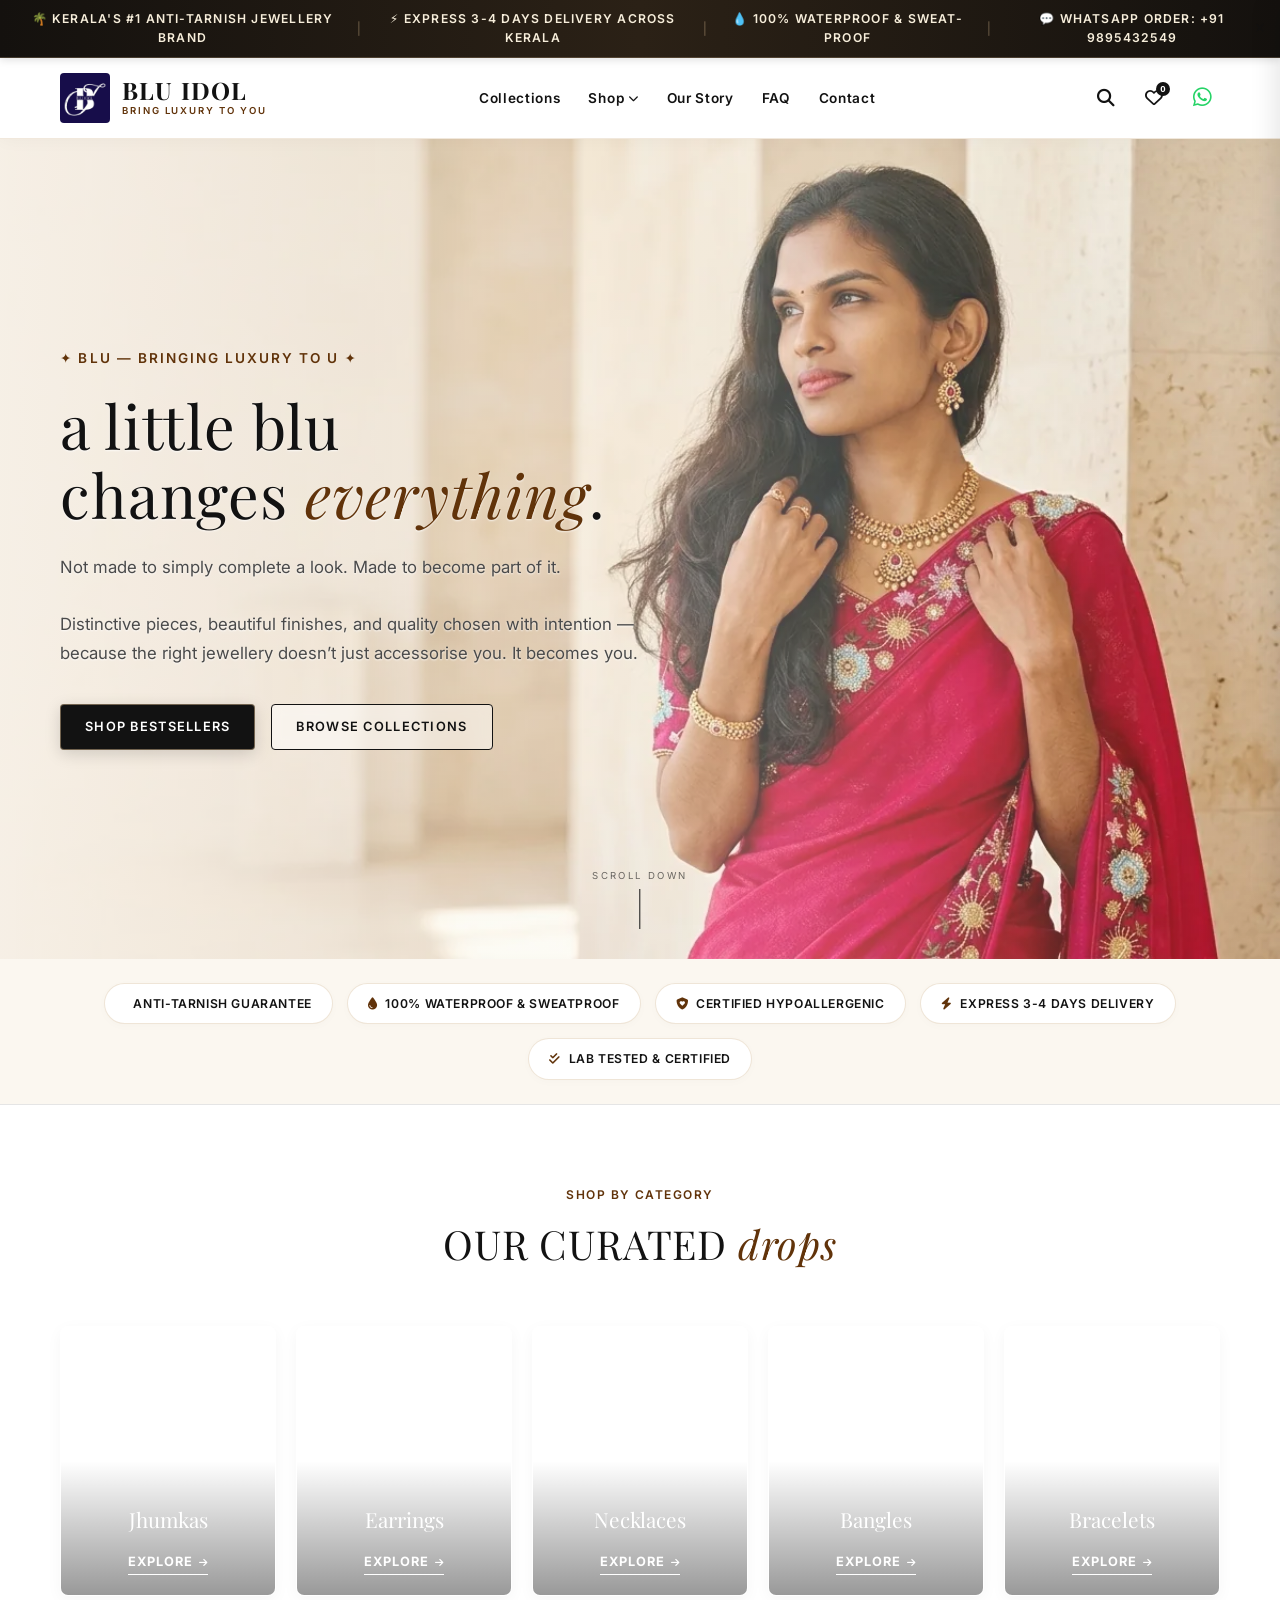
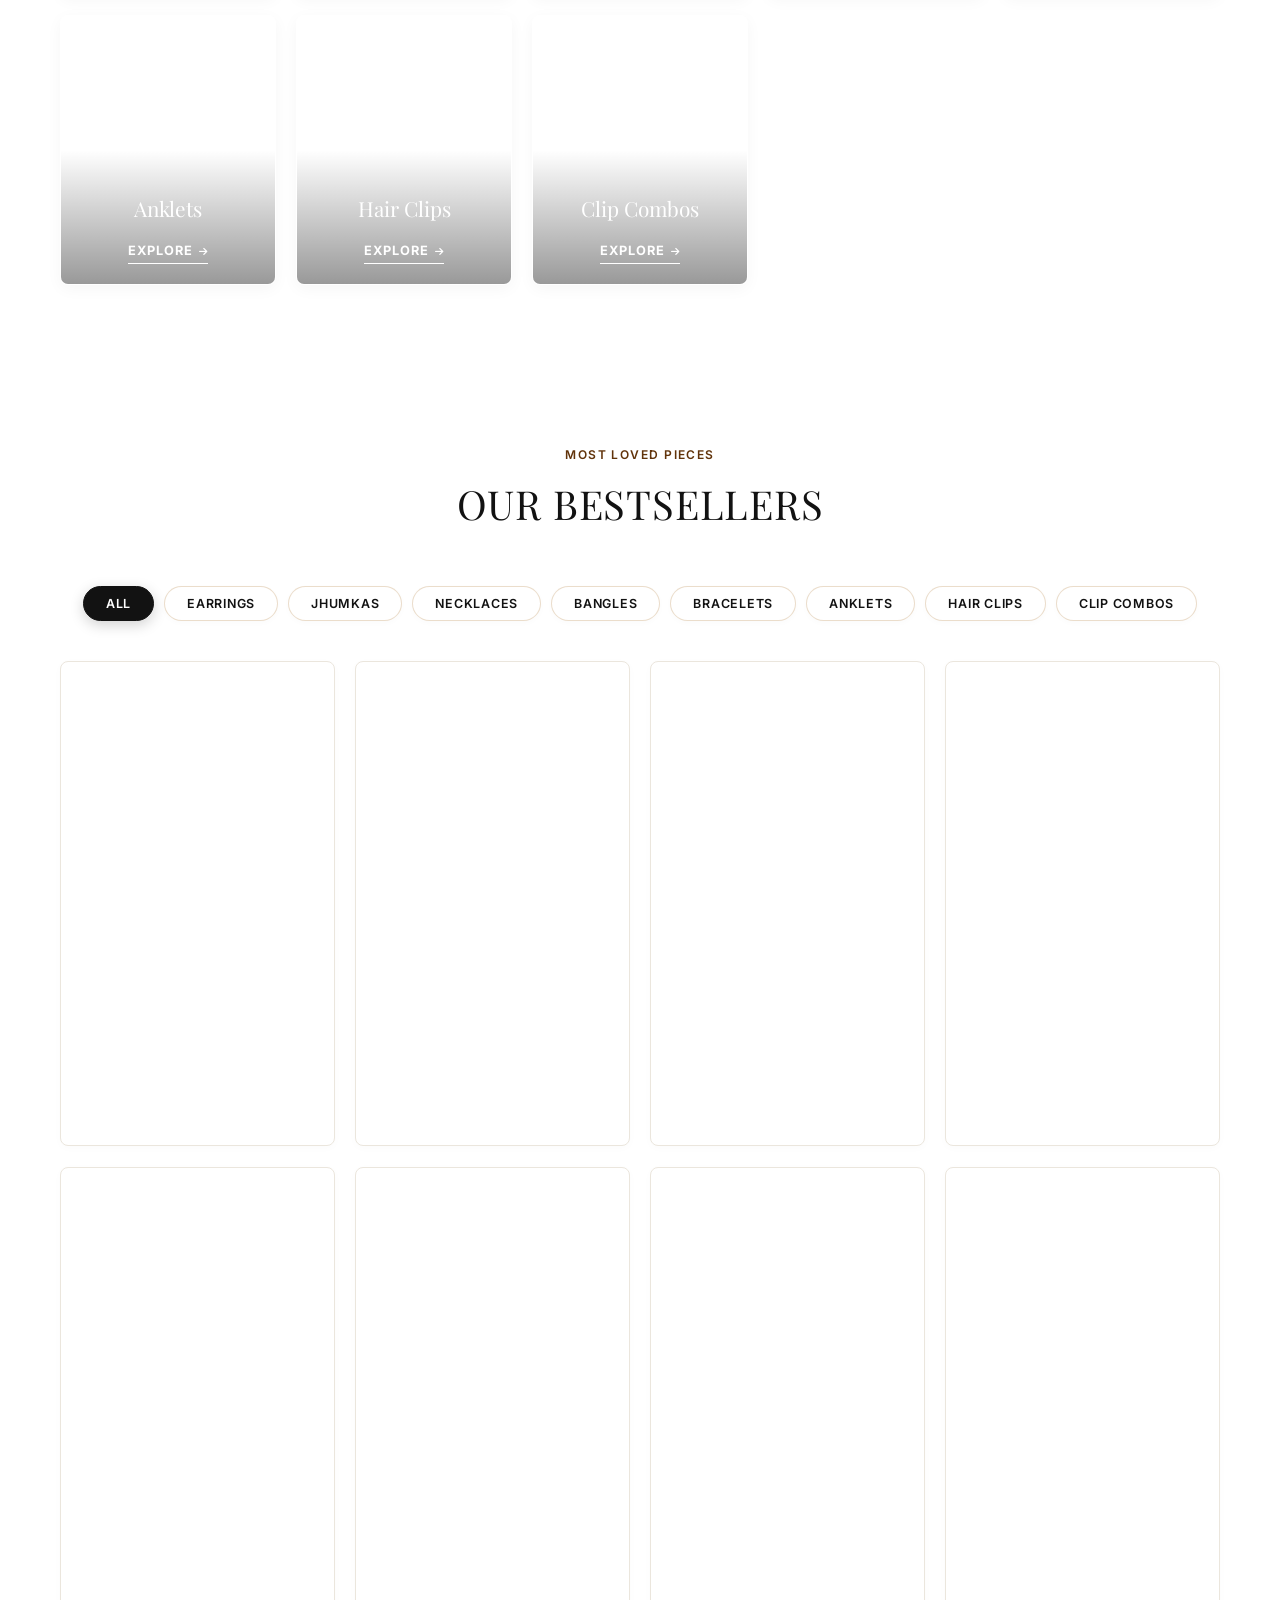
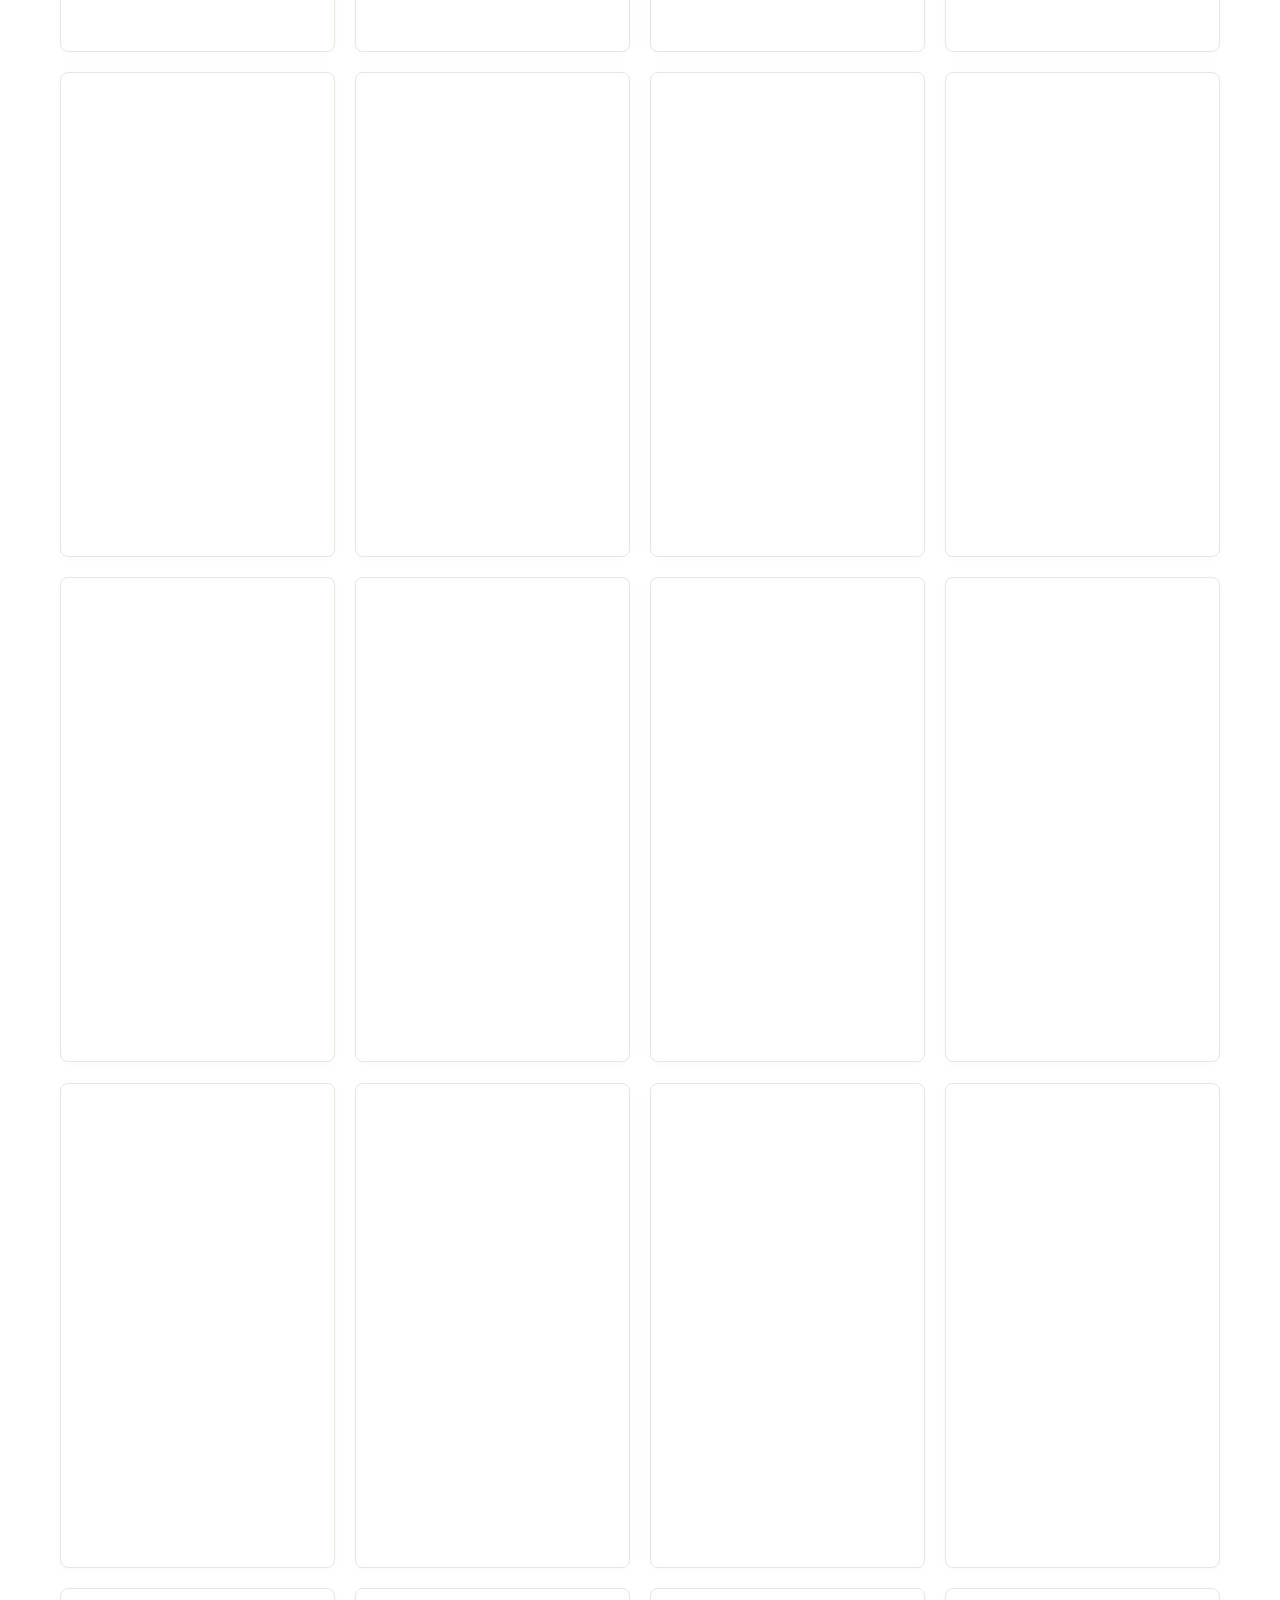
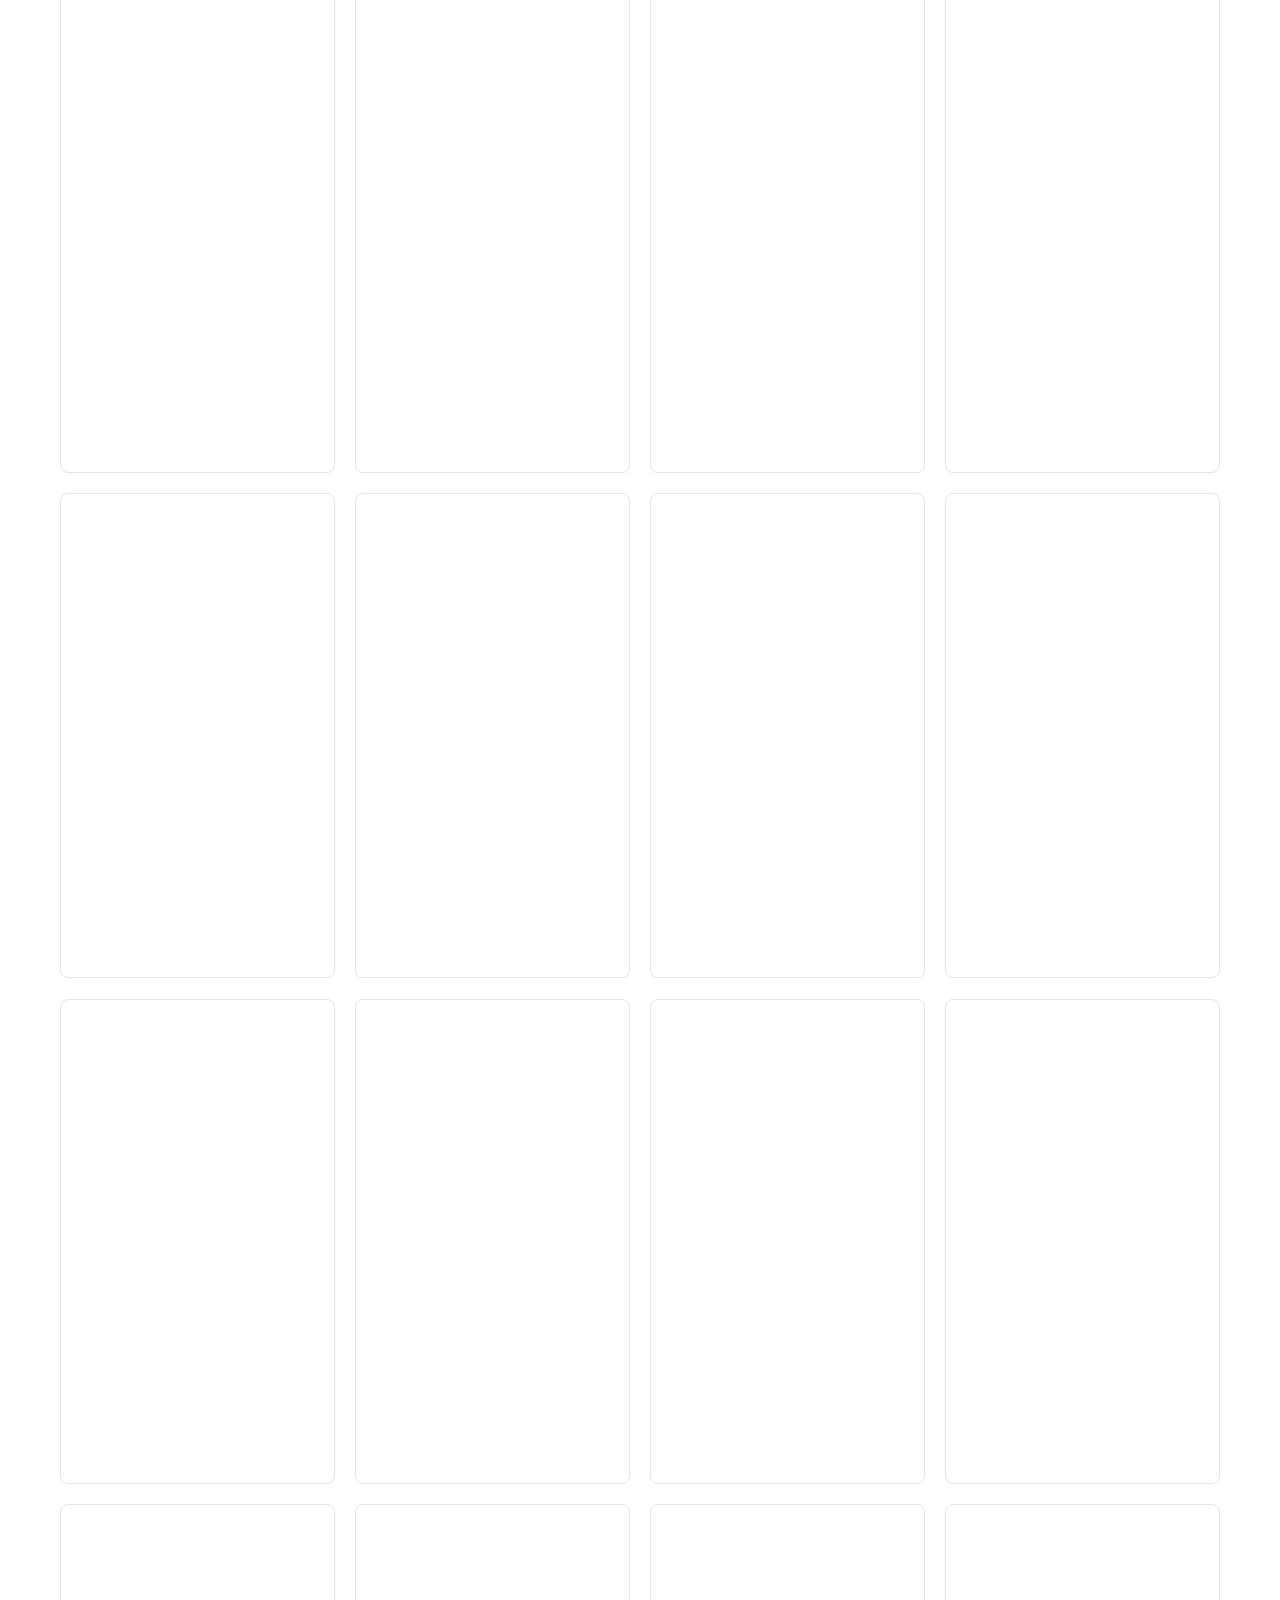
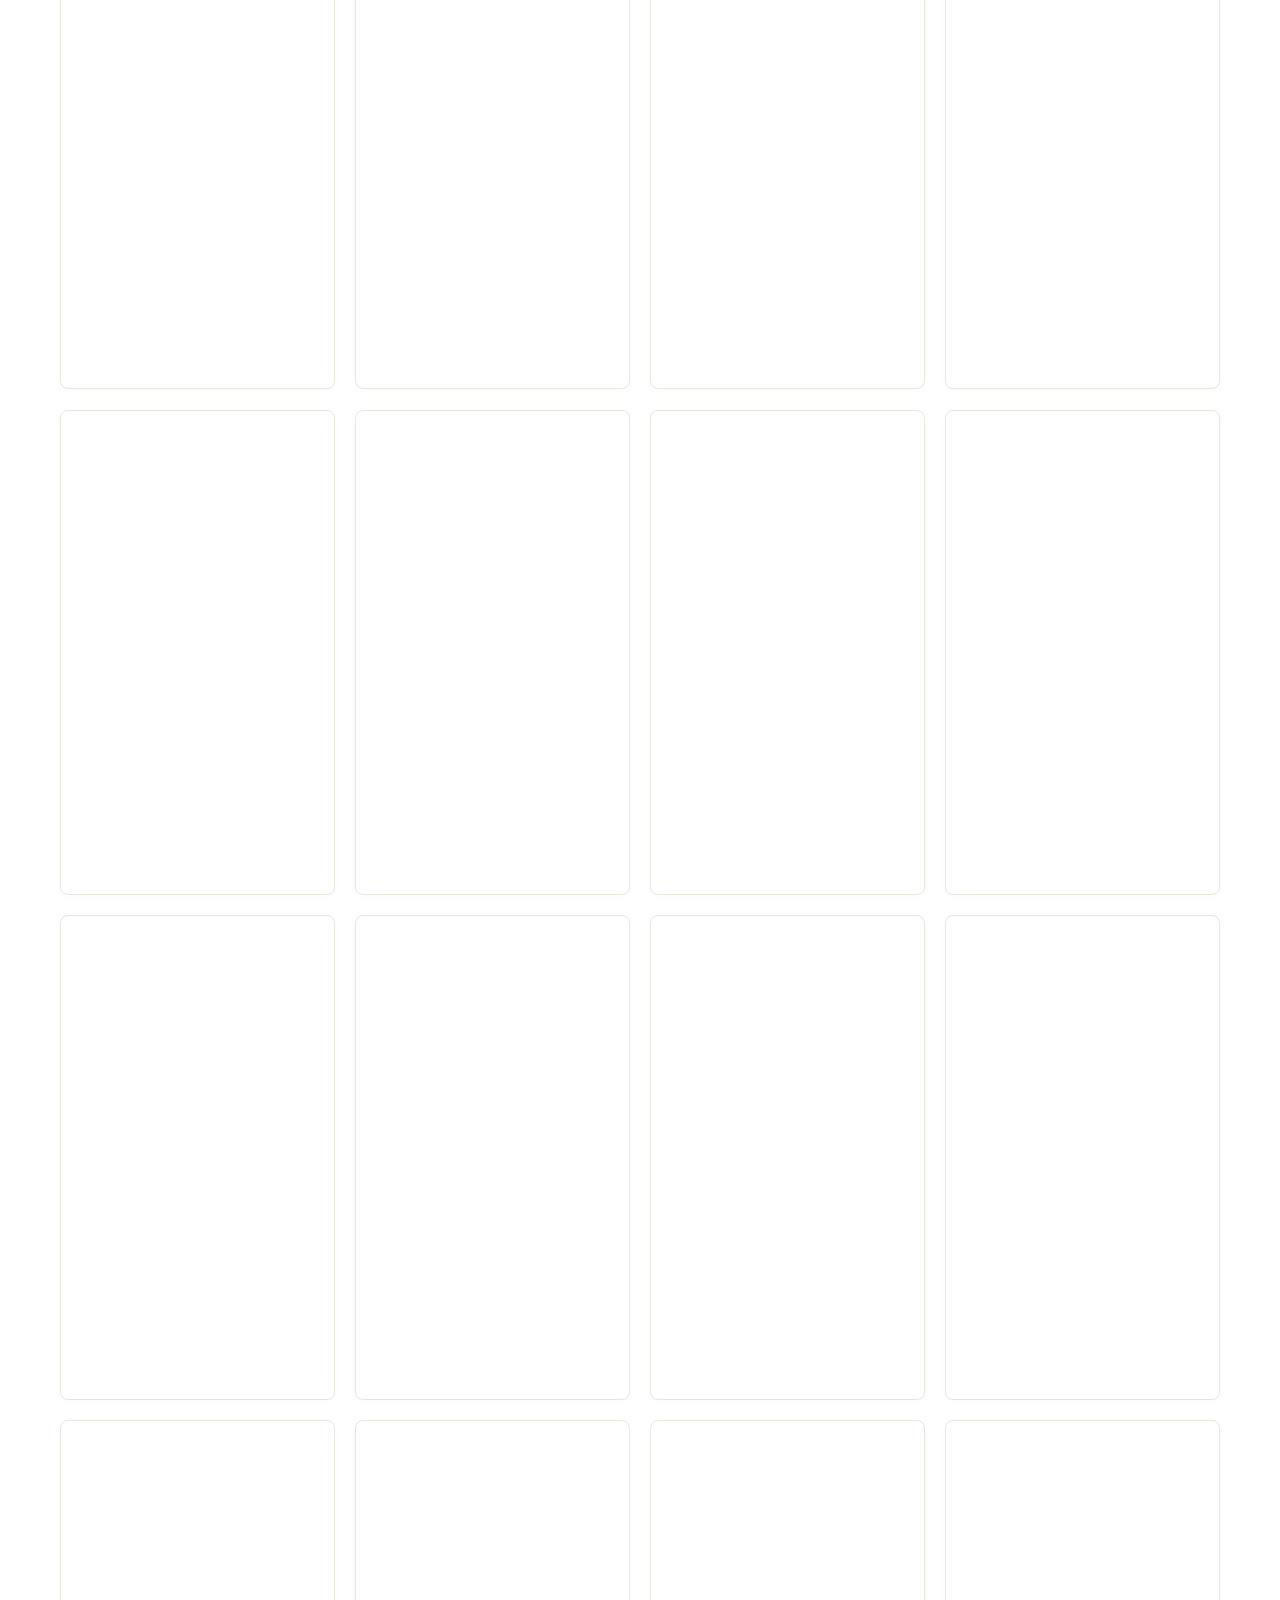
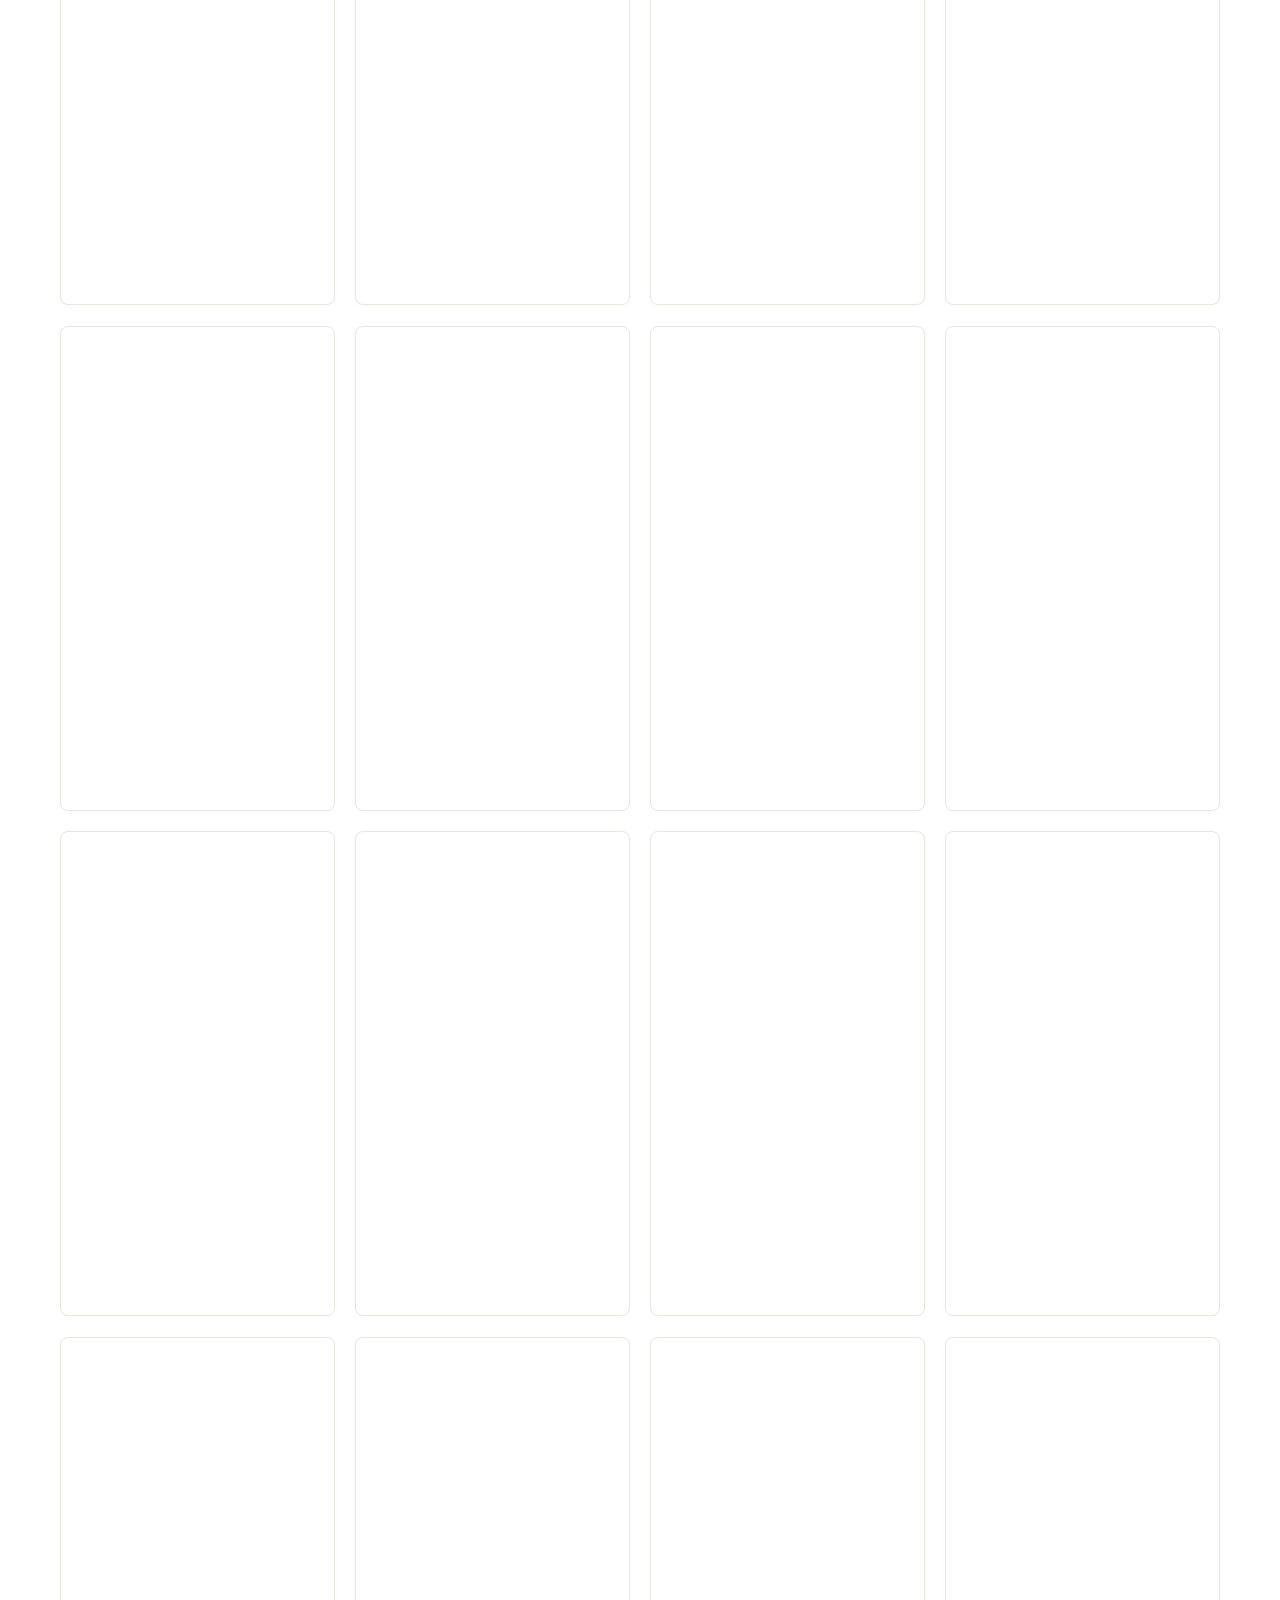
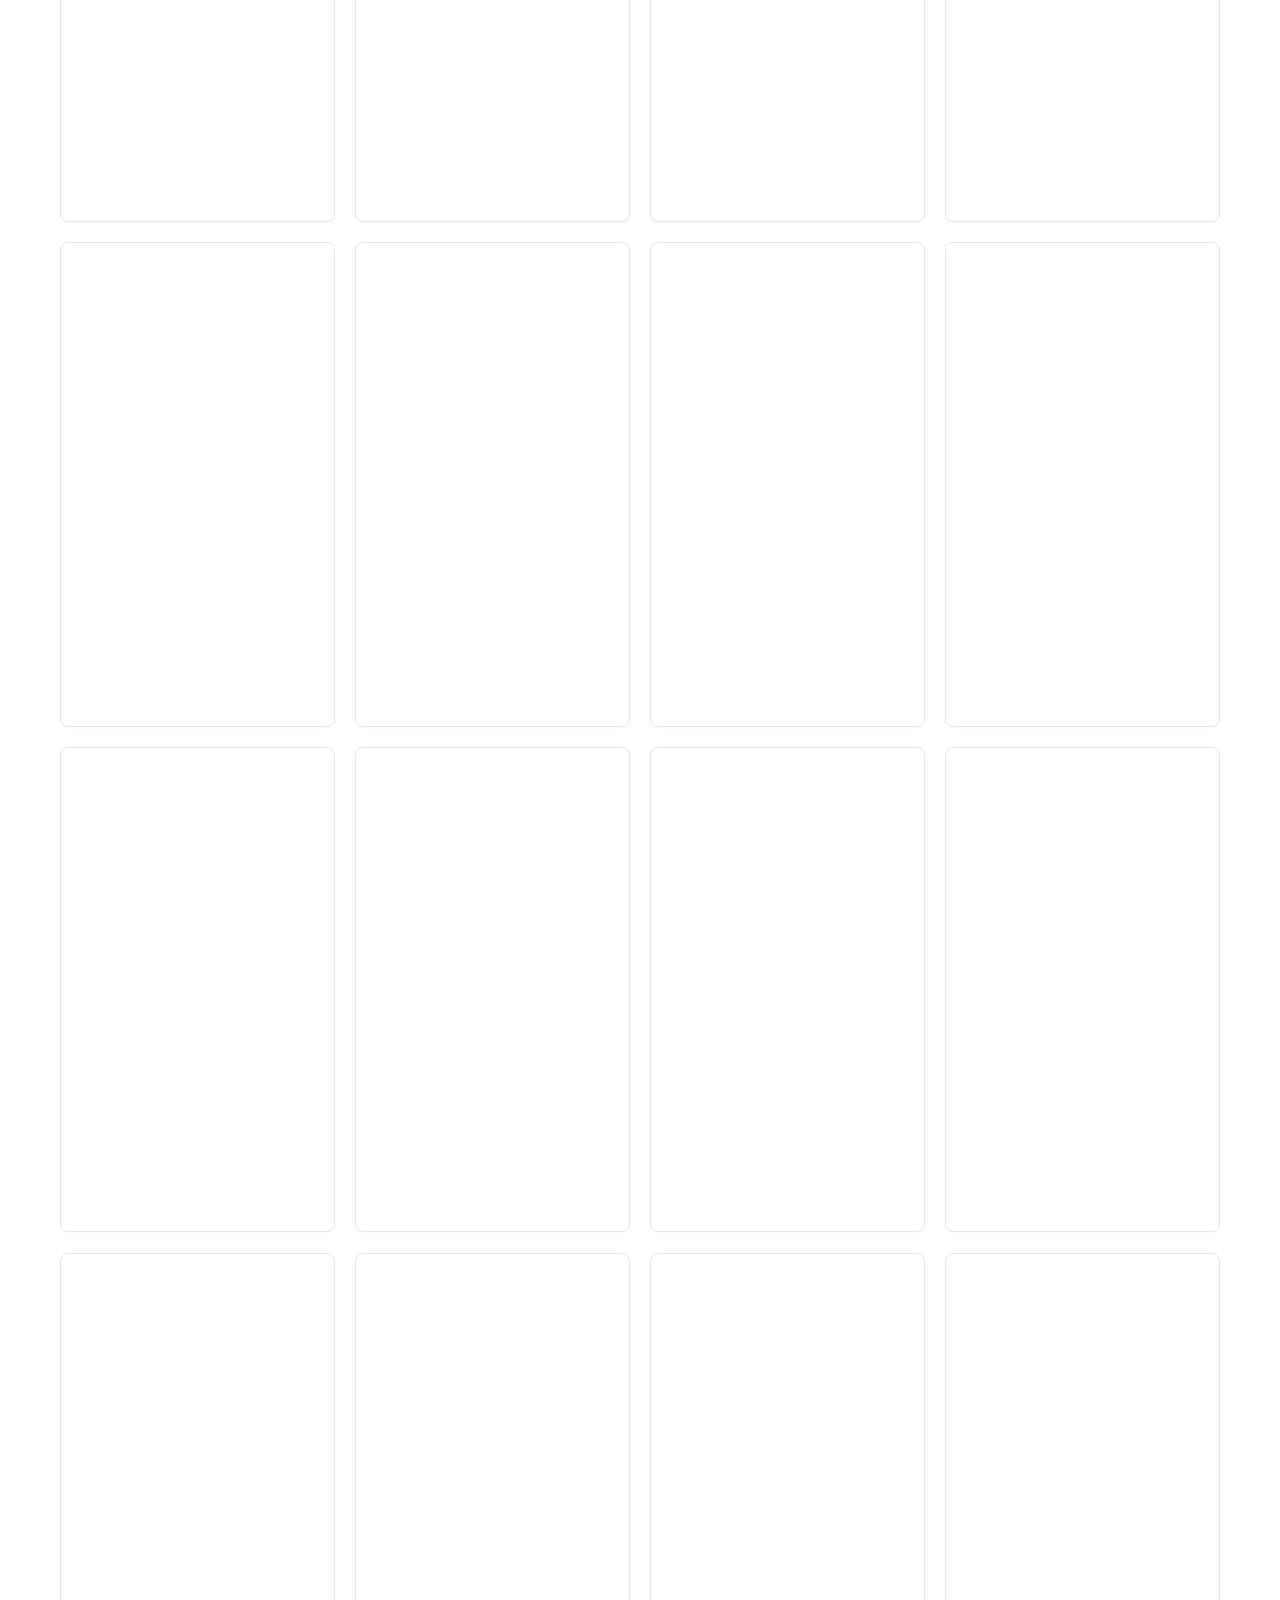
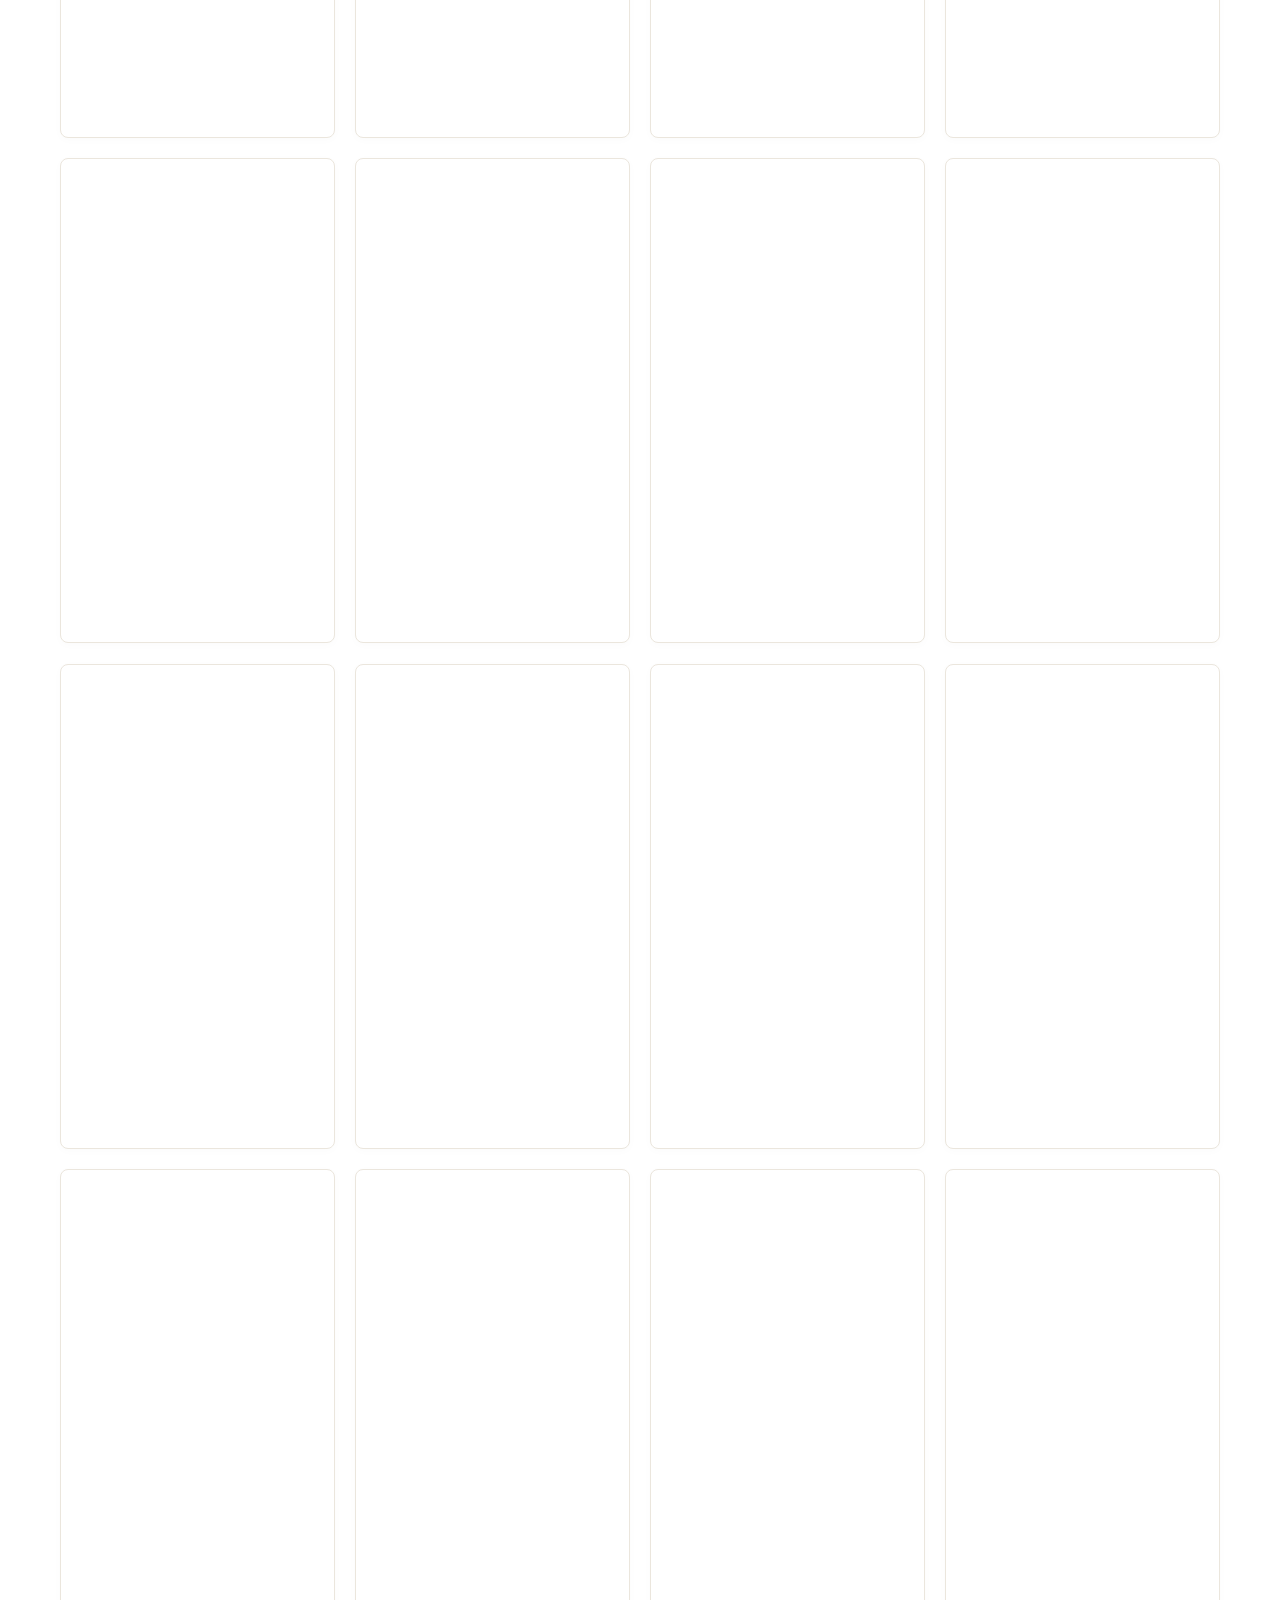
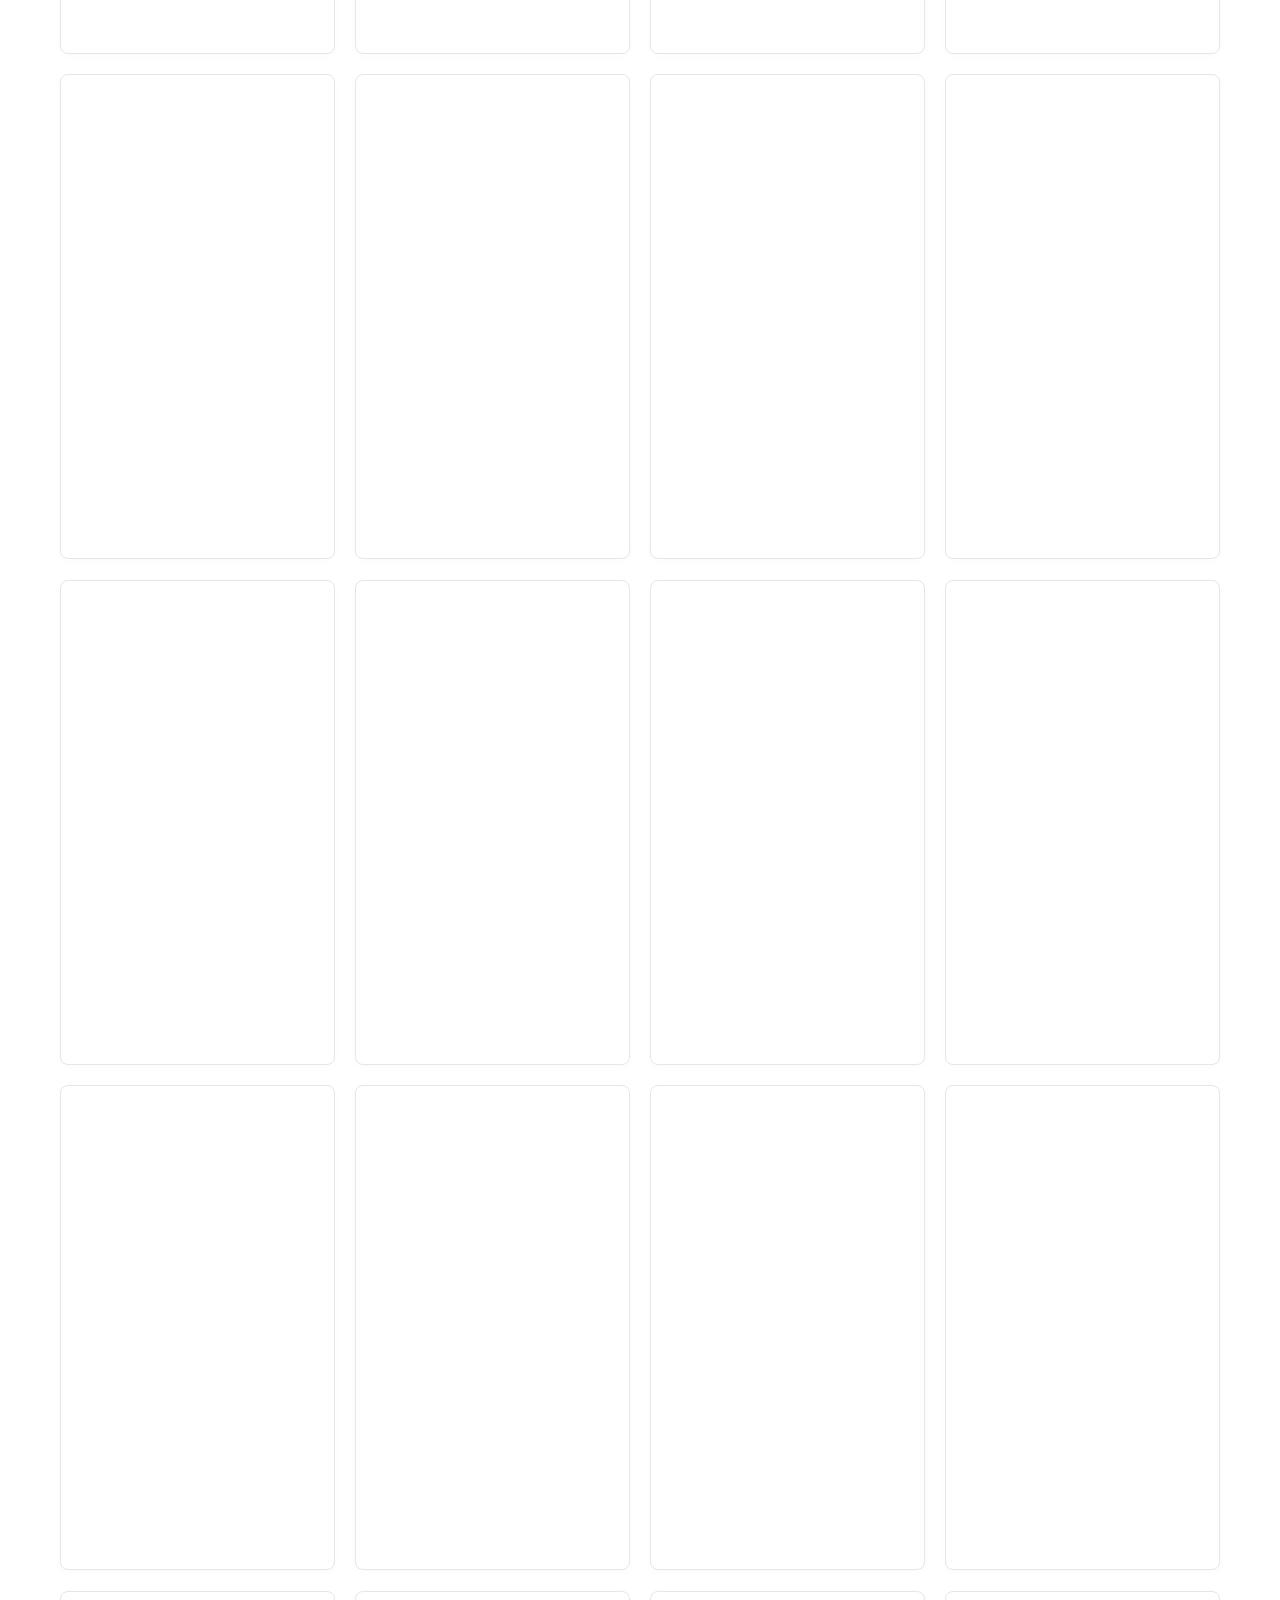
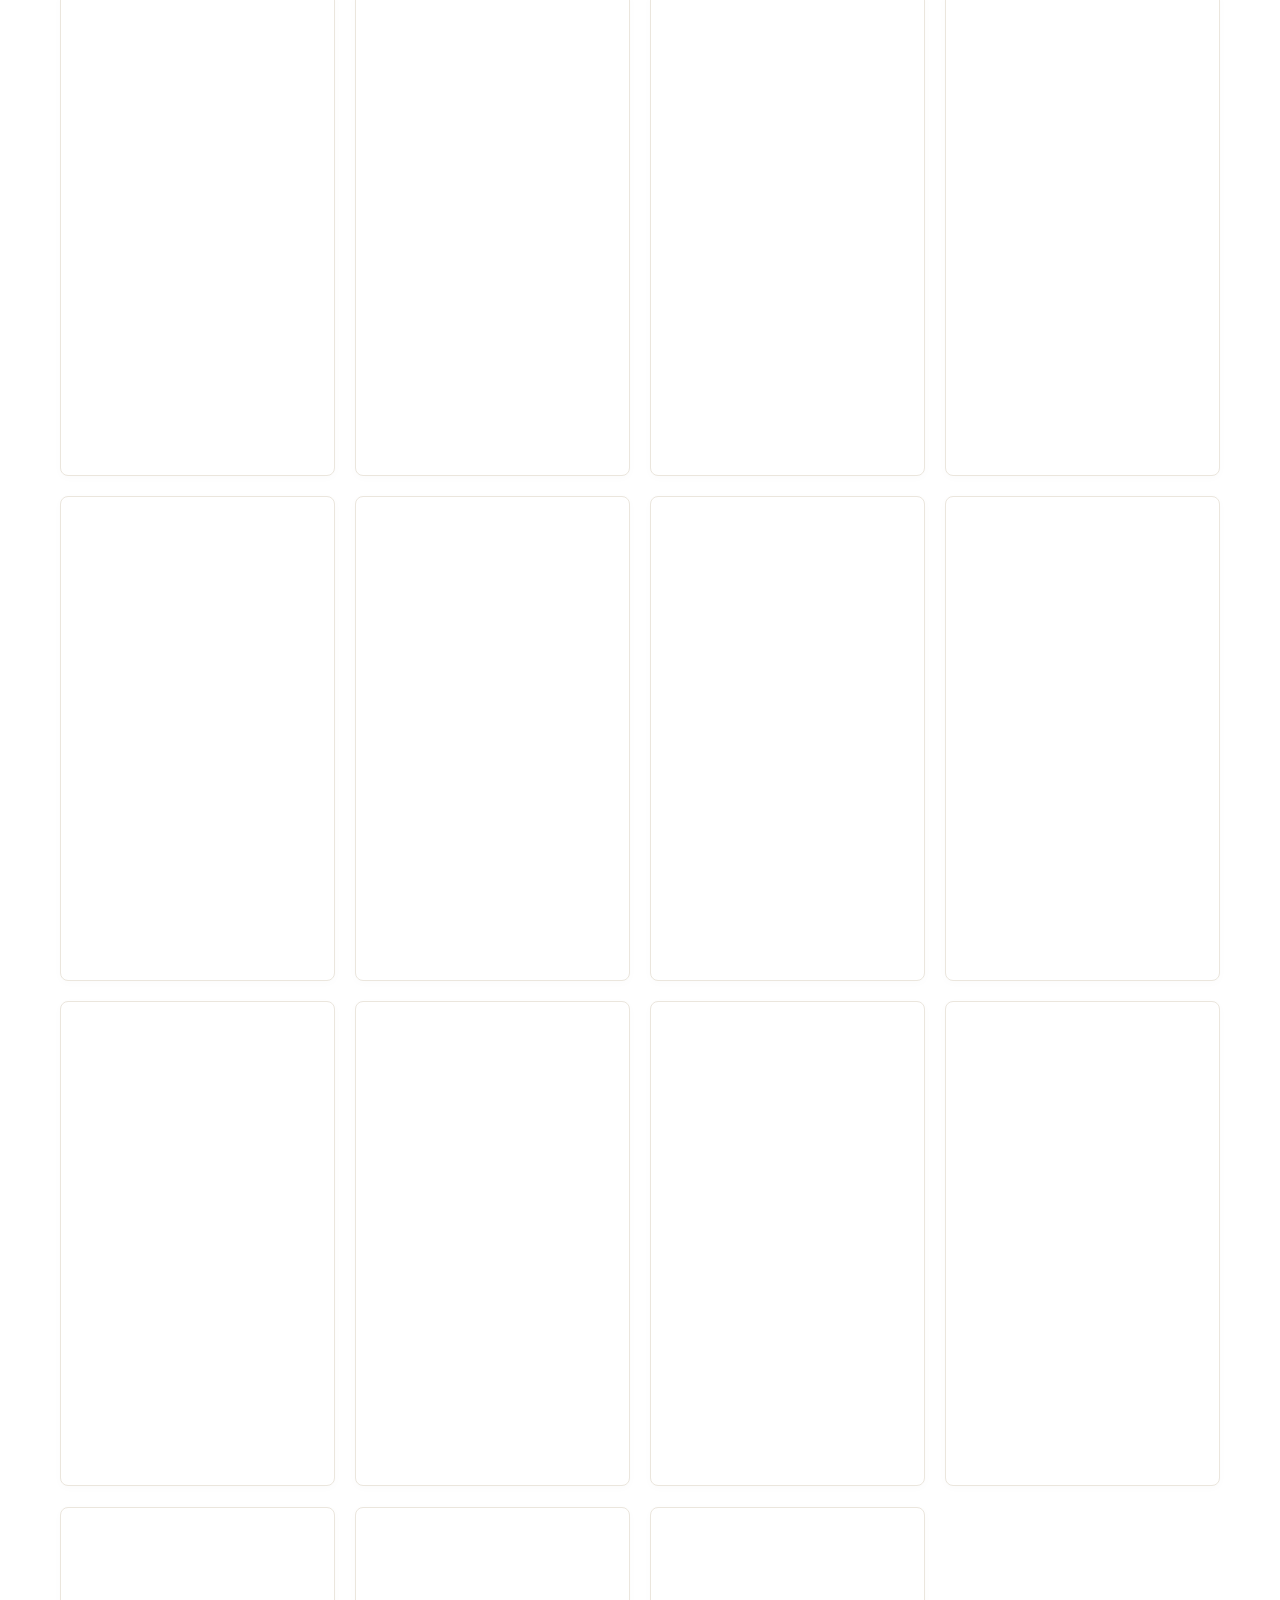
==== blu idol/index.html @ 57531e35 "feat(delivery): update all announcement bar, meta, and policy delivery timelines to 3-4 days" ====
<!DOCTYPE html>
<html lang="en">
<head>
  <!-- Google Tag Manager -->
  <script>(function(w,d,s,l,i){w[l]=w[l]||[];w[l].push({'gtm.start':
  new Date().getTime(),event:'gtm.js'});var f=d.getElementsByTagName(s)[0],
  j=d.createElement(s),dl=l!='dataLayer'?'&l='+l:'';j.async=true;j.src=
  'https://www.googletagmanager.com/gtm.js?id='+i+dl;f.parentNode.insertBefore(j,f);
  })(window,document,'script','dataLayer','GTM-MTPPNSLR');</script>
  <!-- End Google Tag Manager -->

  <!-- Google tag (gtag.js) - Google Analytics 4 -->
  <script async src="https://www.googletagmanager.com/gtag/js?id=G-24RZ1JTCJ5"></script>
  <script>
    window.dataLayer = window.dataLayer || [];
    function gtag(){dataLayer.push(arguments);}
    gtag('js', new Date());

    gtag('config', 'G-24RZ1JTCJ5');
  </script>
  <meta charset="UTF-8">
  <meta name="viewport" content="width=device-width, initial-scale=1.0">
  <title>Blu Idol – Anti-Tarnish Jewellery India | 18K Gold Plated Waterproof Demi-Fine Jewellery Kerala</title>
  <meta name="description" content="Shop Blu Idol – Kerala's top-rated anti-tarnish demi-fine jewellery brand in India. 18K gold-plated, 100% waterproof, sweatproof, and hypoallergenic earrings, necklaces, and chokers. Express 3-4 days delivery across Kerala &amp; pan-India. WhatsApp order: +91 9895432549.">
  <meta name="keywords" content="anti tarnish jewellery India, anti tarnish jewellery Kerala, waterproof jewellery India, 18k gold plated jewellery Kerala, demi fine jewellery India, hypoallergenic earrings Kerala, anti tarnish necklaces Kochi, daily wear gold jewellery, Elakkathali choker Kerala, Manga Mala necklace, buy anti tarnish jewellery online, Blu Idol">
  <meta name="author" content="Blu Idol">
  <meta name="robots" content="index, follow, max-image-preview:large, max-snippet:-1, max-video-preview:-1">
  <link rel="canonical" href="https://www.bluidol.in/">
  <meta name="theme-color" content="#fbf7f0">
  <link rel="alternate" type="text/plain" href="https://www.bluidol.in/llms.txt" title="LLM Documentation">

  <!-- Open Graph / Facebook -->
  <meta property="og:type" content="website">
  <meta property="og:site_name" content="Blu Idol">
  <meta property="og:url" content="https://www.bluidol.in/">
  <meta property="og:title" content="Blu Idol – Anti-Tarnish Jewellery India | 18K Gold Plated Demi-Fine Jewellery Kerala">
  <meta property="og:description" content="Kerala's favorite anti-tarnish demi-fine jewellery. 18K gold plated, 100% waterproof, sweatproof, and hypoallergenic daily wear. Express 3-4 days delivery in Kerala &amp; pan-India. WhatsApp: +91 9895432549.">
  <meta property="og:image" content="https://www.bluidol.in/images/hero.png">
  <meta property="og:image:secure_url" content="https://www.bluidol.in/images/hero.png">
  <meta property="og:image:width" content="1376">
  <meta property="og:image:height" content="768">
  <meta property="og:image:alt" content="Blu Idol Demi-Fine Jewellery Collection - 18K Gold Plated Daily Wear">
  <meta property="og:locale" content="en_IN">

  <!-- Twitter / X Cards -->
  <meta name="twitter:card" content="summary_large_image">
  <meta name="twitter:title" content="Blu Idol – Anti-Tarnish Jewellery India | Waterproof Demi-Fine Kerala">
  <meta name="twitter:description" content="Trendy luxury to a new level. 18K gold plated, anti-tarnish, hypoallergenic &amp; waterproof daily wear jewellery. Express delivery across Kerala &amp; India. Order on WhatsApp (+91 9895432549).">
  <meta name="twitter:image" content="https://www.bluidol.in/images/hero.png">

  <!-- Favicon -->
  <link rel="icon" type="image/jpeg" href="images/logo.jpg">
  <link rel="apple-touch-icon" href="images/logo.jpg">

  <!-- JSON-LD Structured Data for Google, Bing & AI Answer Engines -->
                      <script type="application/ld+json">
{
  "@context": "https://schema.org",
  "@graph": [
    {
      "@type": [
        "JewelryStore",
        "Brand",
        "Organization"
      ],
      "@id": "https://www.bluidol.in/#organization",
      "name": "Blu Idol",
      "alternateName": [
        "BluIdol",
        "BLU IDOL Jewellery",
        "BLU"
      ],
      "url": "https://www.bluidol.in/",
      "logo": "https://www.bluidol.in/images/logo.jpg",
      "image": "https://www.bluidol.in/images/hero.png",
      "description": "Blu Idol (Bring Luxury to You) is India and Kerala's premier demi-fine jewellery brand offering 18K gold-plated, waterproof, anti-tarnish, and hypoallergenic daily wear pieces engineered for tropical humidity and sensitive skin.",
      "slogan": "Bring Luxury To You",
      "telephone": "+919895432549",
      "email": "support@bluidol.in",
      "priceRange": "₹15 - ₹599",
      "currenciesAccepted": "INR",
      "paymentAccepted": "UPI, Credit Card, Debit Card, Net Banking",
      "areaServed": [
        {
          "@type": "State",
          "name": "Kerala",
          "containsPlace": [
            {
              "@type": "City",
              "name": "Kochi"
            },
            {
              "@type": "City",
              "name": "Thiruvananthapuram"
            },
            {
              "@type": "City",
              "name": "Kozhikode"
            },
            {
              "@type": "City",
              "name": "Thrissur"
            },
            {
              "@type": "City",
              "name": "Kollam"
            },
            {
              "@type": "City",
              "name": "Kannur"
            },
            {
              "@type": "City",
              "name": "Kottayam"
            },
            {
              "@type": "City",
              "name": "Palakkad"
            },
            {
              "@type": "City",
              "name": "Alappuzha"
            },
            {
              "@type": "City",
              "name": "Malappuram"
            }
          ]
        },
        {
          "@type": "Country",
          "name": "India"
        }
      ],
      "sameAs": [
        "https://www.instagram.com/blu_idol/"
      ],
      "contactPoint": [
        {
          "@type": "ContactPoint",
          "telephone": "+919895432549",
          "contactType": "customer service",
          "contactOption": "WhatsApp",
          "availableLanguage": [
            "English",
            "Hindi",
            "Malayalam"
          ],
          "areaServed": "IN"
        }
      ],
      "address": {
        "@type": "PostalAddress",
        "addressRegion": "Kerala",
        "addressCountry": "IN"
      },
      "knowsAbout": [
        "Anti-Tarnish Jewellery",
        "Waterproof Demi-Fine Jewellery",
        "18K Gold Plated Jewellery",
        "Hypoallergenic Daily Wear Jewellery",
        "Kerala Traditional Temple Jewellery",
        "Elakkathali Chokers",
        "Manga Mala Necklaces",
        "Jhumkas and Earrings",
        "316L Surgical Stainless Steel Jewellery",
        {
          "@type": "Product",
          "position": 95,
          "name": "Hawaiian Flower Claw Clips (Combo of 3)",
          "image": "https://www.bluidol.in/images/hawaiian-flower-claw-clips-combo.webp",
          "description": "Vibrant Hawaiian plumeria flower hair claw clip combo of 3. Features premium glossy acrylic petals with stunning gradient ombré tones, strong non-slip interlocking spring teeth, and comfortable all-day grip for all hair types.",
          "sku": "BI-CC-099",
          "brand": {
            "@type": "Brand",
            "name": "Blu Idol"
          },
          "offers": {
            "@type": "Offer",
            "url": "https://www.bluidol.in/#shop",
            "priceCurrency": "INR",
            "price": "59",
            "priceValidUntil": "2027-12-31",
            "availability": "https://schema.org/InStock",
            "itemCondition": "https://schema.org/NewCondition",
            "seller": {
              "@id": "https://www.bluidol.in/#organization"
            }
          },
          "aggregateRating": {
            "@type": "AggregateRating",
            "ratingValue": "5.0",
            "bestRating": "5",
            "ratingCount": "36"
          }
        }
      ]
    },
    {
      "@type": "WebSite",
      "@id": "https://www.bluidol.in/#website",
      "url": "https://www.bluidol.in/",
      "name": "Blu Idol",
      "description": "18K Gold Plated Demi-Fine Jewellery | Anti-Tarnish, Waterproof & Hypoallergenic",
      "publisher": {
        "@id": "https://www.bluidol.in/#organization"
      },
      "inLanguage": "en-IN"
    },
    {
      "@type": "ItemList",
      "@id": "https://www.bluidol.in/#bestsellers",
      "name": "Blu Idol Bestsellers Collection",
      "description": "Curated 18K gold-plated demi-fine jewellery pieces featuring anti-tarnish and waterproof durability.",
      "numberOfItems": 111,
      "itemListElement": [
        {
          "@type": "Product",
          "position": 1,
          "name": "Anti tarnish 3D Puffy Heart Pendant chain",
          "image": "https://www.bluidol.in/images/puffy-heart-pendant.png",
          "description": "Charming 3D puffy heart pendant suspended on a delicate 18K gold-plated beaded snake chain. Anti-tarnish, waterproof & hypoallergenic.",
          "sku": "BI-NK-005",
          "brand": {
            "@type": "Brand",
            "name": "Blu Idol"
          },
          "offers": {
            "@type": "Offer",
            "url": "https://www.bluidol.in/#shop",
            "priceCurrency": "INR",
            "price": "210",
            "priceValidUntil": "2027-12-31",
            "availability": "https://schema.org/InStock",
            "itemCondition": "https://schema.org/NewCondition",
            "seller": {
              "@id": "https://www.bluidol.in/#organization"
            }
          },
          "aggregateRating": {
            "@type": "AggregateRating",
            "ratingValue": "5.0",
            "bestRating": "5",
            "ratingCount": "34"
          }
        },
        {
          "@type": "Product",
          "position": 2,
          "name": "Dainty Ruby Tulip Pendant Chain",
          "image": "https://www.bluidol.in/images/ruby-tulip-pendant.png",
          "description": "Graceful floral-inspired pendant featuring sparkling faceted ruby-red crystals in a delicate tulip leaf motif. Anti-tarnish, waterproof & hypoallergenic.",
          "sku": "BI-NK-006",
          "brand": {
            "@type": "Brand",
            "name": "Blu Idol"
          },
          "offers": {
            "@type": "Offer",
            "url": "https://www.bluidol.in/#shop",
            "priceCurrency": "INR",
            "price": "210",
            "priceValidUntil": "2027-12-31",
            "availability": "https://schema.org/InStock",
            "itemCondition": "https://schema.org/NewCondition",
            "seller": {
              "@id": "https://www.bluidol.in/#organization"
            }
          },
          "aggregateRating": {
            "@type": "AggregateRating",
            "ratingValue": "5.0",
            "bestRating": "5",
            "ratingCount": "29"
          }
        },
        {
          "@type": "Product",
          "position": 3,
          "name": "Stainless crystal tulip pendant necklace",
          "image": "https://www.bluidol.in/images/crystal-tulip-necklace.png",
          "description": "Delicate crystal tulip pendant featuring sparkling faceted cubic zirconia petals set in an 18K gold-plated stainless steel setting. Anti-tarnish, waterproof, and hypoallergenic.",
          "sku": "BI-NK-007",
          "brand": {
            "@type": "Brand",
            "name": "Blu Idol"
          },
          "offers": {
            "@type": "Offer",
            "url": "https://www.bluidol.in/#shop",
            "priceCurrency": "INR",
            "price": "239",
            "priceValidUntil": "2027-12-31",
            "availability": "https://schema.org/InStock",
            "itemCondition": "https://schema.org/NewCondition",
            "seller": {
              "@id": "https://www.bluidol.in/#organization"
            }
          },
          "aggregateRating": {
            "@type": "AggregateRating",
            "ratingValue": "5.0",
            "bestRating": "5",
            "ratingCount": "41"
          }
        },
        {
          "@type": "Product",
          "position": 4,
          "name": "Gold-Plated Rectangular Moonstone Pendant Necklace",
          "image": "https://www.bluidol.in/images/rectangular-moonstone-necklace.png",
          "description": "Elegantly crafted rectangular luminous moonstone pendant encased in an 18K gold-plated bezel on a sleek snake chain. Anti-tarnish, waterproof, and hypoallergenic.",
          "sku": "BI-NK-008",
          "brand": {
            "@type": "Brand",
            "name": "Blu Idol"
          },
          "offers": {
            "@type": "Offer",
            "url": "https://www.bluidol.in/#shop",
            "priceCurrency": "INR",
            "price": "289",
            "priceValidUntil": "2027-12-31",
            "availability": "https://schema.org/InStock",
            "itemCondition": "https://schema.org/NewCondition",
            "seller": {
              "@id": "https://www.bluidol.in/#organization"
            }
          },
          "aggregateRating": {
            "@type": "AggregateRating",
            "ratingValue": "5.0",
            "bestRating": "5",
            "ratingCount": "38"
          }
        },
        {
          "@type": "Product",
          "position": 5,
          "name": "Anti-Tarnish Vintage Gold-Plated Tulip Flower Pendant Necklace",
          "image": "https://www.bluidol.in/images/vintage-tulip-necklace.png",
          "description": "Vintage-inspired oval pendant featuring an embossed gold tulip on a mother-of-pearl enamel medallion, suspended on an 18K gold-plated beaded snake chain. Anti-tarnish, waterproof, and hypoallergenic.",
          "sku": "BI-NK-009",
          "brand": {
            "@type": "Brand",
            "name": "Blu Idol"
          },
          "offers": {
            "@type": "Offer",
            "url": "https://www.bluidol.in/#shop",
            "priceCurrency": "INR",
            "price": "249",
            "priceValidUntil": "2027-12-31",
            "availability": "https://schema.org/InStock",
            "itemCondition": "https://schema.org/NewCondition",
            "seller": {
              "@id": "https://www.bluidol.in/#organization"
            }
          },
          "aggregateRating": {
            "@type": "AggregateRating",
            "ratingValue": "5.0",
            "bestRating": "5",
            "ratingCount": "36"
          }
        },
        {
          "@type": "Product",
          "position": 6,
          "name": "Stainless Modern Gold Pendant Necklace",
          "image": "https://www.bluidol.in/images/modern-gold-pendant-necklace.png",
          "description": "Modern geometric bar necklace featuring four bezel-set sparkling pear-cut crystal drops on an 18K gold-plated stainless steel chain. Anti-tarnish, waterproof, and hypoallergenic.",
          "sku": "BI-NK-010",
          "brand": {
            "@type": "Brand",
            "name": "Blu Idol"
          },
          "offers": {
            "@type": "Offer",
            "url": "https://www.bluidol.in/#shop",
            "priceCurrency": "INR",
            "price": "259",
            "priceValidUntil": "2027-12-31",
            "availability": "https://schema.org/InStock",
            "itemCondition": "https://schema.org/NewCondition",
            "seller": {
              "@id": "https://www.bluidol.in/#organization"
            }
          },
          "aggregateRating": {
            "@type": "AggregateRating",
            "ratingValue": "5.0",
            "bestRating": "5",
            "ratingCount": "44"
          }
        },
        {
          "@type": "Product",
          "position": 7,
          "name": "Diamond Wave Bar Necklace",
          "image": "https://www.bluidol.in/images/diamond-wave-necklace.png",
          "description": "Graceful curved wave bar pendant adorned with pavé-set shimmering cubic zirconia stones on a delicate sterling-finish chain. Anti-tarnish, waterproof, and hypoallergenic.",
          "sku": "BI-NK-011",
          "brand": {
            "@type": "Brand",
            "name": "Blu Idol"
          },
          "offers": {
            "@type": "Offer",
            "url": "https://www.bluidol.in/#shop",
            "priceCurrency": "INR",
            "price": "199",
            "priceValidUntil": "2027-12-31",
            "availability": "https://schema.org/InStock",
            "itemCondition": "https://schema.org/NewCondition",
            "seller": {
              "@id": "https://www.bluidol.in/#organization"
            }
          },
          "aggregateRating": {
            "@type": "AggregateRating",
            "ratingValue": "5.0",
            "bestRating": "5",
            "ratingCount": "32"
          }
        },
        {
          "@type": "Product",
          "position": 8,
          "name": "Gold-Plated Maple Leaf Station Charm Necklace",
          "image": "https://www.bluidol.in/images/maple-leaf-necklace.png",
          "description": "Whimsical autumn-inspired station necklace featuring finely detailed gold maple leaf charms and bezel-set sparkling crystals on a satellite chain. Anti-tarnish, waterproof, and hypoallergenic.",
          "sku": "BI-NK-012",
          "brand": {
            "@type": "Brand",
            "name": "Blu Idol"
          },
          "offers": {
            "@type": "Offer",
            "url": "https://www.bluidol.in/#shop",
            "priceCurrency": "INR",
            "price": "265",
            "priceValidUntil": "2027-12-31",
            "availability": "https://schema.org/InStock",
            "itemCondition": "https://schema.org/NewCondition",
            "seller": {
              "@id": "https://www.bluidol.in/#organization"
            }
          },
          "aggregateRating": {
            "@type": "AggregateRating",
            "ratingValue": "5.0",
            "bestRating": "5",
            "ratingCount": "27"
          }
        },
        {
          "@type": "Product",
          "position": 9,
          "name": "Oxidized Silver Floral Jewelry Set",
          "image": "https://www.bluidol.in/images/oxidized-silver-floral-set.png",
          "description": "Traditional heritage oxidized silver necklace set embellished with vibrant ruby-red and emerald-green floral motifs, complete with matching stud earrings. Hypoallergenic and skin-safe.",
          "sku": "BI-ST-013",
          "brand": {
            "@type": "Brand",
            "name": "Blu Idol"
          },
          "offers": {
            "@type": "Offer",
            "url": "https://www.bluidol.in/#shop",
            "priceCurrency": "INR",
            "price": "165",
            "priceValidUntil": "2027-12-31",
            "availability": "https://schema.org/InStock",
            "itemCondition": "https://schema.org/NewCondition",
            "seller": {
              "@id": "https://www.bluidol.in/#organization"
            }
          },
          "aggregateRating": {
            "@type": "AggregateRating",
            "ratingValue": "5.0",
            "bestRating": "5",
            "ratingCount": "53"
          }
        },
        {
          "@type": "Product",
          "position": 10,
          "name": "Gold-Plated Green Cat's Eye Heart Pendant Necklace",
          "image": "https://www.bluidol.in/images/green-heart-catseye-necklace.png",
          "description": "Captivating two-tone heart pendant featuring a lustrous green cat's eye stone paired with mirror-polished 18K gold plating on a dainty chain. Waterproof and hypoallergenic.",
          "sku": "BI-NK-014",
          "brand": {
            "@type": "Brand",
            "name": "Blu Idol"
          },
          "offers": {
            "@type": "Offer",
            "url": "https://www.bluidol.in/#shop",
            "priceCurrency": "INR",
            "price": "199",
            "priceValidUntil": "2027-12-31",
            "availability": "https://schema.org/InStock",
            "itemCondition": "https://schema.org/NewCondition",
            "seller": {
              "@id": "https://www.bluidol.in/#organization"
            }
          },
          "aggregateRating": {
            "@type": "AggregateRating",
            "ratingValue": "5.0",
            "bestRating": "5",
            "ratingCount": "39"
          }
        },
        {
          "@type": "Product",
          "position": 11,
          "name": "Minimalist Gold-Plated Stainless Steel Charm Bracelet",
          "image": "https://www.bluidol.in/images/gold-charm-bracelet.png",
          "description": "Dainty 18K gold-plated stainless steel charm bracelet adorned with dangling polished disc charms and multicolor jewel-toned crystal accents. 100% waterproof and rust-proof.",
          "sku": "BI-BR-015",
          "brand": {
            "@type": "Brand",
            "name": "Blu Idol"
          },
          "offers": {
            "@type": "Offer",
            "url": "https://www.bluidol.in/#shop",
            "priceCurrency": "INR",
            "price": "189",
            "priceValidUntil": "2027-12-31",
            "availability": "https://schema.org/InStock",
            "itemCondition": "https://schema.org/NewCondition",
            "seller": {
              "@id": "https://www.bluidol.in/#organization"
            }
          },
          "aggregateRating": {
            "@type": "AggregateRating",
            "ratingValue": "5.0",
            "bestRating": "5",
            "ratingCount": "45"
          }
        },
        {
          "@type": "Product",
          "position": 12,
          "name": "Gold-Plated Beaded Snake Chain Anklet",
          "image": "https://www.bluidol.in/images/beaded-snake-chain-anklets.png",
          "description": "Shimmering 18K gold-plated beaded satellite snake chain anklet (Price ₹90 each). Features micro-bead stations on a fluid snake chain with secure lobster clasp. Waterproof and tarnish-free.",
          "sku": "BI-AK-016",
          "brand": {
            "@type": "Brand",
            "name": "Blu Idol"
          },
          "offers": {
            "@type": "Offer",
            "url": "https://www.bluidol.in/#shop",
            "priceCurrency": "INR",
            "price": "90",
            "priceValidUntil": "2027-12-31",
            "availability": "https://schema.org/InStock",
            "itemCondition": "https://schema.org/NewCondition",
            "seller": {
              "@id": "https://www.bluidol.in/#organization"
            }
          },
          "aggregateRating": {
            "@type": "AggregateRating",
            "ratingValue": "5.0",
            "bestRating": "5",
            "ratingCount": "68"
          }
        },
        {
          "@type": "Product",
          "position": 13,
          "name": "Gold-Plated Emerald-Cut Purple Gemstone Leaf Stud Earrings",
          "image": "https://www.bluidol.in/images/purple-gemstone-leaf-stud-earrings.png",
          "description": "Stunning leaf-motif stud earrings featuring an emerald-cut vibrant purple gemstone bordered by pavé-set shimmering cubic zirconia leaves in rich 18K gold plating. Hypoallergenic and lightweight for daily luxury.",
          "sku": "BI-ER-017",
          "brand": {
            "@type": "Brand",
            "name": "Blu Idol"
          },
          "offers": {
            "@type": "Offer",
            "url": "https://www.bluidol.in/#shop",
            "priceCurrency": "INR",
            "price": "259",
            "priceValidUntil": "2027-12-31",
            "availability": "https://schema.org/InStock",
            "itemCondition": "https://schema.org/NewCondition",
            "seller": {
              "@id": "https://www.bluidol.in/#organization"
            }
          },
          "aggregateRating": {
            "@type": "AggregateRating",
            "ratingValue": "5.0",
            "bestRating": "5",
            "ratingCount": "42"
          }
        },
        {
          "@type": "Product",
          "position": 14,
          "name": "Gold-Plated CZ Violet Blossom Ear Tops",
          "image": "https://www.bluidol.in/images/cz-violet-blossom-ear-tops.png",
          "description": "Delicate circular spiral ear tops showcasing a five-petal blooming violet crystal flower framed by a dazzling pavé crystal orbit in 18K gold plating. Waterproof, hypoallergenic, and perfect for special occasions.",
          "sku": "BI-ER-018",
          "brand": {
            "@type": "Brand",
            "name": "Blu Idol"
          },
          "offers": {
            "@type": "Offer",
            "url": "https://www.bluidol.in/#shop",
            "priceCurrency": "INR",
            "price": "259",
            "priceValidUntil": "2027-12-31",
            "availability": "https://schema.org/InStock",
            "itemCondition": "https://schema.org/NewCondition",
            "seller": {
              "@id": "https://www.bluidol.in/#organization"
            }
          },
          "aggregateRating": {
            "@type": "AggregateRating",
            "ratingValue": "5.0",
            "bestRating": "5",
            "ratingCount": "38"
          }
        },
        {
          "@type": "Product",
          "position": 15,
          "name": "Gold-Plated Emerald Blossom CZ Stud Earrings",
          "image": "https://www.bluidol.in/images/emerald-blossom-cz-earrings.png",
          "description": "Captivating dual-halo open circle earrings adorned with pear-cut ruby-pink and emerald-green gemstones, encircled by sparkling cubic zirconia pavé. Crafted with 18K gold plating for sensitive skin.",
          "sku": "BI-ER-019",
          "brand": {
            "@type": "Brand",
            "name": "Blu Idol"
          },
          "offers": {
            "@type": "Offer",
            "url": "https://www.bluidol.in/#shop",
            "priceCurrency": "INR",
            "price": "249",
            "priceValidUntil": "2027-12-31",
            "availability": "https://schema.org/InStock",
            "itemCondition": "https://schema.org/NewCondition",
            "seller": {
              "@id": "https://www.bluidol.in/#organization"
            }
          },
          "aggregateRating": {
            "@type": "AggregateRating",
            "ratingValue": "5.0",
            "bestRating": "5",
            "ratingCount": "46"
          }
        },
        {
          "@type": "Product",
          "position": 16,
          "name": "Gold-Plated Ruby Floral Halo Stud Earrings",
          "image": "https://www.bluidol.in/images/ruby-floral-halo-stud-earrings.png",
          "description": "Exquisite concentric halo stud earrings featuring a five-petal ruby-pink crystal blossom crowned with micro pavé cubic zirconia. Finished in durable 18K gold plating for anti-tarnish everyday wear.",
          "sku": "BI-ER-020",
          "brand": {
            "@type": "Brand",
            "name": "Blu Idol"
          },
          "offers": {
            "@type": "Offer",
            "url": "https://www.bluidol.in/#shop",
            "priceCurrency": "INR",
            "price": "249",
            "priceValidUntil": "2027-12-31",
            "availability": "https://schema.org/InStock",
            "itemCondition": "https://schema.org/NewCondition",
            "seller": {
              "@id": "https://www.bluidol.in/#organization"
            }
          },
          "aggregateRating": {
            "@type": "AggregateRating",
            "ratingValue": "5.0",
            "bestRating": "5",
            "ratingCount": "35"
          }
        },
        {
          "@type": "Product",
          "position": 17,
          "name": "Gold-Plated Sparkling Floral Stud Earrings",
          "image": "https://www.bluidol.in/images/sparkling-floral-stud-earrings.png",
          "description": "Lustrous flower stud earrings crafted with faceted teardrop cubic zirconia petals and a rich amethyst-purple center stone, mounted on 18K gold-plated setting. High-shine, tarnish-resistant, and skin-safe.",
          "sku": "BI-ER-021",
          "brand": {
            "@type": "Brand",
            "name": "Blu Idol"
          },
          "offers": {
            "@type": "Offer",
            "url": "https://www.bluidol.in/#shop",
            "priceCurrency": "INR",
            "price": "289",
            "priceValidUntil": "2027-12-31",
            "availability": "https://schema.org/InStock",
            "itemCondition": "https://schema.org/NewCondition",
            "seller": {
              "@id": "https://www.bluidol.in/#organization"
            }
          },
          "aggregateRating": {
            "@type": "AggregateRating",
            "ratingValue": "5.0",
            "bestRating": "5",
            "ratingCount": "52"
          }
        },
        {
          "@type": "Product",
          "position": 18,
          "name": "Gold-Plated American Diamond Emerald Stud Earrings",
          "image": "https://www.bluidol.in/images/american-diamond-emerald-stud-earrings.png",
          "description": "Regal teardrop-shaped stud earrings centered with a brilliant round emerald-green gemstone within concentric pavé American diamond halos and a marquise crown. 18K gold-plated demi-fine elegance.",
          "sku": "BI-ER-022",
          "brand": {
            "@type": "Brand",
            "name": "Blu Idol"
          },
          "offers": {
            "@type": "Offer",
            "url": "https://www.bluidol.in/#shop",
            "priceCurrency": "INR",
            "price": "259",
            "priceValidUntil": "2027-12-31",
            "availability": "https://schema.org/InStock",
            "itemCondition": "https://schema.org/NewCondition",
            "seller": {
              "@id": "https://www.bluidol.in/#organization"
            }
          },
          "aggregateRating": {
            "@type": "AggregateRating",
            "ratingValue": "5.0",
            "bestRating": "5",
            "ratingCount": "41"
          }
        },
        {
          "@type": "Product",
          "position": 19,
          "name": "Gold-Plated American Diamond Floral Stud Earrings",
          "image": "https://www.bluidol.in/images/american-diamond-floral-stud-earrings.png",
          "description": "Intricate sunburst floral stud earrings featuring a luminous pear-cut central stone encircled by an openwork filigree of glittering American diamonds. Anti-tarnish, lightweight, and skin-friendly.",
          "sku": "BI-ER-023",
          "brand": {
            "@type": "Brand",
            "name": "Blu Idol"
          },
          "offers": {
            "@type": "Offer",
            "url": "https://www.bluidol.in/#shop",
            "priceCurrency": "INR",
            "price": "199",
            "priceValidUntil": "2027-12-31",
            "availability": "https://schema.org/InStock",
            "itemCondition": "https://schema.org/NewCondition",
            "seller": {
              "@id": "https://www.bluidol.in/#organization"
            }
          },
          "aggregateRating": {
            "@type": "AggregateRating",
            "ratingValue": "5.0",
            "bestRating": "5",
            "ratingCount": "49"
          }
        },
        {
          "@type": "Product",
          "position": 20,
          "name": "Gold-Plated Crescent Stud Earrings",
          "image": "https://www.bluidol.in/images/crescent-stud-earrings.png",
          "description": "Artisan fan-shaped crescent earrings featuring a vibrant square-cut amethyst-purple gemstone blooming into marquise crystal petals and tiered diamond arches. 18K gold-plated statement design.",
          "sku": "BI-ER-024",
          "brand": {
            "@type": "Brand",
            "name": "Blu Idol"
          },
          "offers": {
            "@type": "Offer",
            "url": "https://www.bluidol.in/#shop",
            "priceCurrency": "INR",
            "price": "259",
            "priceValidUntil": "2027-12-31",
            "availability": "https://schema.org/InStock",
            "itemCondition": "https://schema.org/NewCondition",
            "seller": {
              "@id": "https://www.bluidol.in/#organization"
            }
          },
          "aggregateRating": {
            "@type": "AggregateRating",
            "ratingValue": "5.0",
            "bestRating": "5",
            "ratingCount": "33"
          }
        },
        {
          "@type": "Product",
          "position": 21,
          "name": "Gold-Plated Dual-Tone Blossom Halo Earrings",
          "image": "https://www.bluidol.in/images/dualtone-blossom-halo-earrings.png",
          "description": "Radiant double halo circular earrings featuring an artisanal floral crest with ruby-pink and peridot-green marquise petals accented by clear cubic zirconia. Hypoallergenic 18K gold vacuum plating.",
          "sku": "BI-ER-025",
          "brand": {
            "@type": "Brand",
            "name": "Blu Idol"
          },
          "offers": {
            "@type": "Offer",
            "url": "https://www.bluidol.in/#shop",
            "priceCurrency": "INR",
            "price": "249",
            "priceValidUntil": "2027-12-31",
            "availability": "https://schema.org/InStock",
            "itemCondition": "https://schema.org/NewCondition",
            "seller": {
              "@id": "https://www.bluidol.in/#organization"
            }
          },
          "aggregateRating": {
            "@type": "AggregateRating",
            "ratingValue": "5.0",
            "bestRating": "5",
            "ratingCount": "39"
          }
        },
        {
          "@type": "Product",
          "position": 22,
          "name": "Charming Gold-Plated Floral Stud Earrings",
          "image": "https://www.bluidol.in/images/charming-floral-stud-earrings.png",
          "description": "Charming floral branch stud earrings featuring a sparkling six-petal ruby flower blooming over faceted ruby and clear marquise leaves. 18K gold-plated, featherweight, and gentle on sensitive ears.",
          "sku": "BI-ER-026",
          "brand": {
            "@type": "Brand",
            "name": "Blu Idol"
          },
          "offers": {
            "@type": "Offer",
            "url": "https://www.bluidol.in/#shop",
            "priceCurrency": "INR",
            "price": "165",
            "priceValidUntil": "2027-12-31",
            "availability": "https://schema.org/InStock",
            "itemCondition": "https://schema.org/NewCondition",
            "seller": {
              "@id": "https://www.bluidol.in/#organization"
            }
          },
          "aggregateRating": {
            "@type": "AggregateRating",
            "ratingValue": "5.0",
            "bestRating": "5",
            "ratingCount": "57"
          }
        },
        {
          "@type": "Product",
          "position": 23,
          "name": "Gold-Plated Cubic Zirconia Drop Earrings",
          "image": "https://www.bluidol.in/images/cz-drop-earrings.png",
          "description": "Graceful chandelier-style geometric drop earrings with intricate crystal lace framework suspending a faceted pear-cut crystal teardrop. 18K gold-plated, waterproof, and designed to turn heads.",
          "sku": "BI-ER-027",
          "brand": {
            "@type": "Brand",
            "name": "Blu Idol"
          },
          "offers": {
            "@type": "Offer",
            "url": "https://www.bluidol.in/#shop",
            "priceCurrency": "INR",
            "price": "249",
            "priceValidUntil": "2027-12-31",
            "availability": "https://schema.org/InStock",
            "itemCondition": "https://schema.org/NewCondition",
            "seller": {
              "@id": "https://www.bluidol.in/#organization"
            }
          },
          "aggregateRating": {
            "@type": "AggregateRating",
            "ratingValue": "5.0",
            "bestRating": "5",
            "ratingCount": "44"
          }
        },
        {
          "@type": "Product",
          "position": 24,
          "name": "Premium Antique Gold Elephant Motif Jhumka (Black)",
          "image": "https://www.bluidol.in/images/antique-gold-elephant-jhumka-black.png",
          "description": "Majestic antique gold jhumka earrings featuring intricately carved royal elephant studs adorned with black teardrop crystals, suspending grand filigree bell domes with dangling black beads. Lightweight and hypoallergenic.",
          "sku": "BI-JH-028",
          "brand": {
            "@type": "Brand",
            "name": "Blu Idol"
          },
          "offers": {
            "@type": "Offer",
            "url": "https://www.bluidol.in/#shop",
            "priceCurrency": "INR",
            "price": "99",
            "priceValidUntil": "2027-12-31",
            "availability": "https://schema.org/InStock",
            "itemCondition": "https://schema.org/NewCondition",
            "seller": {
              "@id": "https://www.bluidol.in/#organization"
            }
          },
          "aggregateRating": {
            "@type": "AggregateRating",
            "ratingValue": "5.0",
            "bestRating": "5",
            "ratingCount": "65"
          }
        },
        {
          "@type": "Product",
          "position": 25,
          "name": "Premium Antique Gold Elephant Motif Jhumka (Maroon)",
          "image": "https://www.bluidol.in/images/antique-gold-elephant-jhumka-maroon.png",
          "description": "Royal elephant motif antique gold jhumka earrings embellished with rich maroon-red crystals and tiered bell domes finished with faceted maroon bead drops. Perfect for festive celebrations.",
          "sku": "BI-JH-029",
          "brand": {
            "@type": "Brand",
            "name": "Blu Idol"
          },
          "offers": {
            "@type": "Offer",
            "url": "https://www.bluidol.in/#shop",
            "priceCurrency": "INR",
            "price": "99",
            "priceValidUntil": "2027-12-31",
            "availability": "https://schema.org/InStock",
            "itemCondition": "https://schema.org/NewCondition",
            "seller": {
              "@id": "https://www.bluidol.in/#organization"
            }
          },
          "aggregateRating": {
            "@type": "AggregateRating",
            "ratingValue": "5.0",
            "bestRating": "5",
            "ratingCount": "58"
          }
        },
        {
          "@type": "Product",
          "position": 26,
          "name": "Antique Gold Traditional Bell Jhumka Earrings (Ruby Red)",
          "image": "https://www.bluidol.in/images/antique-gold-bell-jhumka-ruby.png",
          "description": "Classic Indian heritage jhumkas featuring an embossed geometric square top with ruby red enamel accents, suspending ornate antique gold bell domes fringed with vivid ruby-red beads.",
          "sku": "BI-JH-030",
          "brand": {
            "@type": "Brand",
            "name": "Blu Idol"
          },
          "offers": {
            "@type": "Offer",
            "url": "https://www.bluidol.in/#shop",
            "priceCurrency": "INR",
            "price": "119",
            "priceValidUntil": "2027-12-31",
            "availability": "https://schema.org/InStock",
            "itemCondition": "https://schema.org/NewCondition",
            "seller": {
              "@id": "https://www.bluidol.in/#organization"
            }
          },
          "aggregateRating": {
            "@type": "AggregateRating",
            "ratingValue": "5.0",
            "bestRating": "5",
            "ratingCount": "47"
          }
        },
        {
          "@type": "Product",
          "position": 27,
          "name": "Antique Gold Traditional Bell Jhumka Earrings (Black)",
          "image": "https://www.bluidol.in/images/antique-gold-bell-jhumka-black.png",
          "description": "Sophisticated antique gold traditional jhumkas with filigree square posts centered with jet-black stones, suspending textured bell domes with dangling black glass beads.",
          "sku": "BI-JH-031",
          "brand": {
            "@type": "Brand",
            "name": "Blu Idol"
          },
          "offers": {
            "@type": "Offer",
            "url": "https://www.bluidol.in/#shop",
            "priceCurrency": "INR",
            "price": "119",
            "priceValidUntil": "2027-12-31",
            "availability": "https://schema.org/InStock",
            "itemCondition": "https://schema.org/NewCondition",
            "seller": {
              "@id": "https://www.bluidol.in/#organization"
            }
          },
          "aggregateRating": {
            "@type": "AggregateRating",
            "ratingValue": "5.0",
            "bestRating": "5",
            "ratingCount": "54"
          }
        },
        {
          "@type": "Product",
          "position": 28,
          "name": "Antique Gold Traditional Bell Jhumka Earrings (Emerald Green)",
          "image": "https://www.bluidol.in/images/antique-gold-bell-jhumka-green.png",
          "description": "Traditional temple-inspired antique gold jhumkas adorned with radiant emerald-green enamel centers and matching green droplet beads. Tarnish-resistant and nickel-free.",
          "sku": "BI-JH-032",
          "brand": {
            "@type": "Brand",
            "name": "Blu Idol"
          },
          "offers": {
            "@type": "Offer",
            "url": "https://www.bluidol.in/#shop",
            "priceCurrency": "INR",
            "price": "119",
            "priceValidUntil": "2027-12-31",
            "availability": "https://schema.org/InStock",
            "itemCondition": "https://schema.org/NewCondition",
            "seller": {
              "@id": "https://www.bluidol.in/#organization"
            }
          },
          "aggregateRating": {
            "@type": "AggregateRating",
            "ratingValue": "5.0",
            "bestRating": "5",
            "ratingCount": "42"
          }
        },
        {
          "@type": "Product",
          "position": 29,
          "name": "Antique Goddess Lakshmi Jhumka Earrings",
          "image": "https://www.bluidol.in/images/antique-lakshmi-jhumka-earrings.png",
          "description": "Auspicious temple jewellery earrings featuring seated Goddess Lakshmi on a blooming lotus, accented by an arc of black beaded droplets. Antique matte gold finish for timeless elegance.",
          "sku": "BI-JH-033",
          "brand": {
            "@type": "Brand",
            "name": "Blu Idol"
          },
          "offers": {
            "@type": "Offer",
            "url": "https://www.bluidol.in/#shop",
            "priceCurrency": "INR",
            "price": "45",
            "priceValidUntil": "2027-12-31",
            "availability": "https://schema.org/InStock",
            "itemCondition": "https://schema.org/NewCondition",
            "seller": {
              "@id": "https://www.bluidol.in/#organization"
            }
          },
          "aggregateRating": {
            "@type": "AggregateRating",
            "ratingValue": "5.0",
            "bestRating": "5",
            "ratingCount": "89"
          }
        },
        {
          "@type": "Product",
          "position": 30,
          "name": "Antique Radha Krishna Gold-Plated Jhumka Earrings",
          "image": "https://www.bluidol.in/images/antique-radha-krishna-jhumka-earrings.png",
          "description": "Devotional handcrafted earrings depicting Lord Krishna playing the flute with Radha, bordered by floral filigree and lustrous champagne-pearl bead drops in warm antique gold plating.",
          "sku": "BI-JH-034",
          "brand": {
            "@type": "Brand",
            "name": "Blu Idol"
          },
          "offers": {
            "@type": "Offer",
            "url": "https://www.bluidol.in/#shop",
            "priceCurrency": "INR",
            "price": "45",
            "priceValidUntil": "2027-12-31",
            "availability": "https://schema.org/InStock",
            "itemCondition": "https://schema.org/NewCondition",
            "seller": {
              "@id": "https://www.bluidol.in/#organization"
            }
          },
          "aggregateRating": {
            "@type": "AggregateRating",
            "ratingValue": "5.0",
            "bestRating": "5",
            "ratingCount": "76"
          }
        },
        {
          "@type": "Product",
          "position": 31,
          "name": "Gold-Plated Lakshmi Temple Design Grand Jhumkas",
          "image": "https://www.bluidol.in/images/gold-plated-lakshmi-temple-grand-jhumkas.png",
          "description": "Grand three-tier temple jhumkas featuring Goddess Lakshmi crowned above twin peacock motifs with emerald stones, suspending intricately filigreed bell domes with dangling blush-pink pearls.",
          "sku": "BI-JH-035",
          "brand": {
            "@type": "Brand",
            "name": "Blu Idol"
          },
          "offers": {
            "@type": "Offer",
            "url": "https://www.bluidol.in/#shop",
            "priceCurrency": "INR",
            "price": "185",
            "priceValidUntil": "2027-12-31",
            "availability": "https://schema.org/InStock",
            "itemCondition": "https://schema.org/NewCondition",
            "seller": {
              "@id": "https://www.bluidol.in/#organization"
            }
          },
          "aggregateRating": {
            "@type": "AggregateRating",
            "ratingValue": "5.0",
            "bestRating": "5",
            "ratingCount": "63"
          }
        },
        {
          "@type": "Product",
          "position": 32,
          "name": "Antique Peacock Jhumkas (Black Bead Drops)",
          "image": "https://www.bluidol.in/images/antique-peacock-jhumkas-black.png",
          "description": "Majestic sculpted peacock posts encrusted with black crystals, gracefully carrying large carved antique gold jhumka bells finished with polished black bead hangings.",
          "sku": "BI-JH-036",
          "brand": {
            "@type": "Brand",
            "name": "Blu Idol"
          },
          "offers": {
            "@type": "Offer",
            "url": "https://www.bluidol.in/#shop",
            "priceCurrency": "INR",
            "price": "165",
            "priceValidUntil": "2027-12-31",
            "availability": "https://schema.org/InStock",
            "itemCondition": "https://schema.org/NewCondition",
            "seller": {
              "@id": "https://www.bluidol.in/#organization"
            }
          },
          "aggregateRating": {
            "@type": "AggregateRating",
            "ratingValue": "5.0",
            "bestRating": "5",
            "ratingCount": "59"
          }
        },
        {
          "@type": "Product",
          "position": 33,
          "name": "Antique Peacock Jhumkas (Emerald Green Drops)",
          "image": "https://www.bluidol.in/images/antique-peacock-jhumkas-green.png",
          "description": "Exquisite antique gold peacock jhumkas with emerald-green micro crystal pavé wings, holding traditional jhumka domes with vibrant emerald bead fringes.",
          "sku": "BI-JH-037",
          "brand": {
            "@type": "Brand",
            "name": "Blu Idol"
          },
          "offers": {
            "@type": "Offer",
            "url": "https://www.bluidol.in/#shop",
            "priceCurrency": "INR",
            "price": "165",
            "priceValidUntil": "2027-12-31",
            "availability": "https://schema.org/InStock",
            "itemCondition": "https://schema.org/NewCondition",
            "seller": {
              "@id": "https://www.bluidol.in/#organization"
            }
          },
          "aggregateRating": {
            "@type": "AggregateRating",
            "ratingValue": "5.0",
            "bestRating": "5",
            "ratingCount": "51"
          }
        },
        {
          "@type": "Product",
          "position": 34,
          "name": "Antique Butterfly Minimal Jhumkas (Turquoise)",
          "image": "https://www.bluidol.in/images/antique-butterfly-minimal-jhumkas-turquoise.png",
          "description": "Playful butterfly-top jhumka earrings set with luminous sea-green/turquoise glass petals, suspending delicate textured jhumka bells with cluster bead tassels in antique gold finish.",
          "sku": "BI-JH-038",
          "brand": {
            "@type": "Brand",
            "name": "Blu Idol"
          },
          "offers": {
            "@type": "Offer",
            "url": "https://www.bluidol.in/#shop",
            "priceCurrency": "INR",
            "price": "89",
            "priceValidUntil": "2027-12-31",
            "availability": "https://schema.org/InStock",
            "itemCondition": "https://schema.org/NewCondition",
            "seller": {
              "@id": "https://www.bluidol.in/#organization"
            }
          },
          "aggregateRating": {
            "@type": "AggregateRating",
            "ratingValue": "5.0",
            "bestRating": "5",
            "ratingCount": "48"
          }
        },
        {
          "@type": "Product",
          "position": 35,
          "name": "Palakya Long Jhumkas (Magenta Pink)",
          "image": "https://www.bluidol.in/images/palakya-long-jhumkas-magenta.png",
          "description": "Elongated Palakya-style chandelier jhumkas featuring two tiers of geometric magenta crystal stations leading to a prominent bell dome adorned with vibrant magenta bead hangings.",
          "sku": "BI-JH-039",
          "brand": {
            "@type": "Brand",
            "name": "Blu Idol"
          },
          "offers": {
            "@type": "Offer",
            "url": "https://www.bluidol.in/#shop",
            "priceCurrency": "INR",
            "price": "155",
            "priceValidUntil": "2027-12-31",
            "availability": "https://schema.org/InStock",
            "itemCondition": "https://schema.org/NewCondition",
            "seller": {
              "@id": "https://www.bluidol.in/#organization"
            }
          },
          "aggregateRating": {
            "@type": "AggregateRating",
            "ratingValue": "5.0",
            "bestRating": "5",
            "ratingCount": "61"
          }
        },
        {
          "@type": "Product",
          "position": 36,
          "name": "Oxidised Gold-Plated Rhombus Pearl Jhumkas",
          "image": "https://www.bluidol.in/images/oxidised-gold-rhombus-pearl-jhumkas.png",
          "description": "Regal drop jhumkas featuring a diamond-shaped post set with a cushion-cut ruby stone, elongated fluted stem, and grand antique gold bell dome fringed with glowing white pearls.",
          "sku": "BI-JH-040",
          "brand": {
            "@type": "Brand",
            "name": "Blu Idol"
          },
          "offers": {
            "@type": "Offer",
            "url": "https://www.bluidol.in/#shop",
            "priceCurrency": "INR",
            "price": "185",
            "priceValidUntil": "2027-12-31",
            "availability": "https://schema.org/InStock",
            "itemCondition": "https://schema.org/NewCondition",
            "seller": {
              "@id": "https://www.bluidol.in/#organization"
            }
          },
          "aggregateRating": {
            "@type": "AggregateRating",
            "ratingValue": "5.0",
            "bestRating": "5",
            "ratingCount": "55"
          }
        },
        {
          "@type": "Product",
          "position": 37,
          "name": "Traditional Antique Temple Chandelier Earrings (Royal Blue)",
          "image": "https://www.bluidol.in/images/traditional-antique-temple-earrings-blue.png",
          "description": "Ornate temple earrings showcasing a fan crest with Goddess Lakshmi flanked by twin dancing peacocks, finished with a crescent fringe of vibrant royal-blue beaded droplets.",
          "sku": "BI-JH-041",
          "brand": {
            "@type": "Brand",
            "name": "Blu Idol"
          },
          "offers": {
            "@type": "Offer",
            "url": "https://www.bluidol.in/#shop",
            "priceCurrency": "INR",
            "price": "125",
            "priceValidUntil": "2027-12-31",
            "availability": "https://schema.org/InStock",
            "itemCondition": "https://schema.org/NewCondition",
            "seller": {
              "@id": "https://www.bluidol.in/#organization"
            }
          },
          "aggregateRating": {
            "@type": "AggregateRating",
            "ratingValue": "5.0",
            "bestRating": "5",
            "ratingCount": "43"
          }
        },
        {
          "@type": "Product",
          "position": 38,
          "name": "Traditional Antique Temple Chandelier Earrings (Ruby Red)",
          "image": "https://www.bluidol.in/images/traditional-antique-temple-earrings-red.png",
          "description": "Festive temple chandelier earrings featuring Goddess Lakshmi with peacocks in antique gold, accented with sparkling ruby-red stones and matching hanging ruby bead tassels.",
          "sku": "BI-JH-042",
          "brand": {
            "@type": "Brand",
            "name": "Blu Idol"
          },
          "offers": {
            "@type": "Offer",
            "url": "https://www.bluidol.in/#shop",
            "priceCurrency": "INR",
            "price": "125",
            "priceValidUntil": "2027-12-31",
            "availability": "https://schema.org/InStock",
            "itemCondition": "https://schema.org/NewCondition",
            "seller": {
              "@id": "https://www.bluidol.in/#organization"
            }
          },
          "aggregateRating": {
            "@type": "AggregateRating",
            "ratingValue": "5.0",
            "bestRating": "5",
            "ratingCount": "49"
          }
        },
        {
          "@type": "Product",
          "position": 39,
          "name": "Palakya Long Jhumkas (Jet Black)",
          "image": "https://www.bluidol.in/images/palakya-long-jhumkas-black.png",
          "description": "Statement Palakya two-tier long jhumkas featuring clover and shield jet-black stone posts, suspending a deep fluted antique gold bell dome with swaying black glass beads.",
          "sku": "BI-JH-043",
          "brand": {
            "@type": "Brand",
            "name": "Blu Idol"
          },
          "offers": {
            "@type": "Offer",
            "url": "https://www.bluidol.in/#shop",
            "priceCurrency": "INR",
            "price": "155",
            "priceValidUntil": "2027-12-31",
            "availability": "https://schema.org/InStock",
            "itemCondition": "https://schema.org/NewCondition",
            "seller": {
              "@id": "https://www.bluidol.in/#organization"
            }
          },
          "aggregateRating": {
            "@type": "AggregateRating",
            "ratingValue": "5.0",
            "bestRating": "5",
            "ratingCount": "58"
          }
        },
        {
          "@type": "Product",
          "position": 40,
          "name": "Lotus Choker Necklace Set",
          "image": "https://www.bluidol.in/images/lotus-choker-necklace-set.png",
          "description": "Traditional antique gold-finish lotus choker necklace featuring alternating ruby-pink and emerald-green gemstone lotus petals, complete with matching lotus floral stud earrings. Hypoallergenic and skin-safe.",
          "sku": "BI-NK-044",
          "brand": {
            "@type": "Brand",
            "name": "Blu Idol"
          },
          "offers": {
            "@type": "Offer",
            "url": "https://www.bluidol.in/#shop",
            "priceCurrency": "INR",
            "price": "155",
            "priceValidUntil": "2027-12-31",
            "availability": "https://schema.org/InStock",
            "itemCondition": "https://schema.org/NewCondition",
            "seller": {
              "@id": "https://www.bluidol.in/#organization"
            }
          },
          "aggregateRating": {
            "@type": "AggregateRating",
            "ratingValue": "5.0",
            "bestRating": "5",
            "ratingCount": "52"
          }
        },
        {
          "@type": "Product",
          "position": 41,
          "name": "Gold-Plated Stainless Steel Floral Daisy Bangle",
          "image": "https://www.bluidol.in/images/gold-plated-stainless-steel-flower-bangle.png",
          "description": "Exquisite 18K gold-plated stainless steel hinged bangle featuring intricate openwork floral daisy cutouts with sparkling center crystal accents. Tarnish-free, waterproof, and hypoallergenic.",
          "sku": "BI-BG-045",
          "brand": {
            "@type": "Brand",
            "name": "Blu Idol"
          },
          "offers": {
            "@type": "Offer",
            "url": "https://www.bluidol.in/#shop",
            "priceCurrency": "INR",
            "price": "225",
            "priceValidUntil": "2027-12-31",
            "availability": "https://schema.org/InStock",
            "itemCondition": "https://schema.org/NewCondition",
            "seller": {
              "@id": "https://www.bluidol.in/#organization"
            }
          },
          "aggregateRating": {
            "@type": "AggregateRating",
            "ratingValue": "5.0",
            "bestRating": "5",
            "ratingCount": "38"
          }
        },
        {
          "@type": "Product",
          "position": 42,
          "name": "Antique Gold-Toned Peacock Long Drop Jhumka Earrings",
          "image": "https://www.bluidol.in/images/antique-gold-peacock-long-drop-jhumkas.png",
          "description": "Majestic antique gold-toned long drop jhumka earrings featuring an ornate peacock crown top and grand flared peacock feather plumage, suspending delicate textured bell domes fringed with shimmering white pearl drops. Hypoallergenic, lightweight, and skin-friendly.",
          "sku": "BI-JH-046",
          "brand": {
            "@type": "Brand",
            "name": "Blu Idol"
          },
          "offers": {
            "@type": "Offer",
            "url": "https://www.bluidol.in/#shop",
            "priceCurrency": "INR",
            "price": "75",
            "priceValidUntil": "2027-12-31",
            "availability": "https://schema.org/InStock",
            "itemCondition": "https://schema.org/NewCondition",
            "seller": {
              "@id": "https://www.bluidol.in/#organization"
            }
          },
          "aggregateRating": {
            "@type": "AggregateRating",
            "ratingValue": "5.0",
            "bestRating": "5",
            "ratingCount": "44"
          }
        },
        {
          "@type": "Product",
          "position": 43,
          "name": "Matte Hibiscus Flower Mini Hair Claw Clips",
          "image": "https://www.bluidol.in/images/matte-hibiscus-flower-hair-claw-clips.png",
          "description": "Vibrant pastel matte-finish hibiscus flower mini hair claw clips crafted from durable, non-slip acrylic resin with a strong metal spring. Gentle on hair, lightweight, and perfect for half-up hairstyles or aesthetic daily styling (Price ₹25 each).",
          "sku": "BI-HC-047",
          "brand": {
            "@type": "Brand",
            "name": "Blu Idol"
          },
          "offers": {
            "@type": "Offer",
            "url": "https://www.bluidol.in/#shop",
            "priceCurrency": "INR",
            "price": "25",
            "priceValidUntil": "2027-12-31",
            "availability": "https://schema.org/InStock",
            "itemCondition": "https://schema.org/NewCondition",
            "seller": {
              "@id": "https://www.bluidol.in/#organization"
            }
          },
          "aggregateRating": {
            "@type": "AggregateRating",
            "ratingValue": "5.0",
            "bestRating": "5",
            "ratingCount": "48"
          }
        },
        {
          "@type": "Product",
          "position": 44,
          "name": "Matte Seashell Hair Claw Clips",
          "image": "https://www.bluidol.in/images/matte-seashell-hair-claw-clips.png",
          "description": "Chic matte-finish scalloped seashell hair claw clips crafted from durable, eco-friendly resin with an interlocking non-slip claw grip and strong steel spring. Available in 12 aesthetic pastel, neutral, and vibrant shades for effortless daily styling (Price ₹25 each).",
          "sku": "BI-HC-048",
          "brand": {
            "@type": "Brand",
            "name": "Blu Idol"
          },
          "offers": {
            "@type": "Offer",
            "url": "https://www.bluidol.in/#shop",
            "priceCurrency": "INR",
            "price": "25",
            "priceValidUntil": "2027-12-31",
            "availability": "https://schema.org/InStock",
            "itemCondition": "https://schema.org/NewCondition",
            "seller": {
              "@id": "https://www.bluidol.in/#organization"
            }
          },
          "aggregateRating": {
            "@type": "AggregateRating",
            "ratingValue": "5.0",
            "bestRating": "5",
            "ratingCount": "42"
          }
        },
        {
          "@type": "Product",
          "position": 45,
          "name": "Matte-Finish Double Flower Hair Claw Clips",
          "image": "https://www.bluidol.in/images/matte-finish-double-flower-hair-claw-clips.png",
          "description": "Charming matte-finish double flower hair claw clips featuring twin blooming floral blossoms on an interlocking claw grip with high-tension metal spring. Designed for secure, all-day hold on fine to medium-thick hair in 12 stunning pastel, earthy, and neutral tones (Price ₹25 each).",
          "sku": "BI-HC-049",
          "brand": {
            "@type": "Brand",
            "name": "Blu Idol"
          },
          "offers": {
            "@type": "Offer",
            "url": "https://www.bluidol.in/#shop",
            "priceCurrency": "INR",
            "price": "25",
            "priceValidUntil": "2027-12-31",
            "availability": "https://schema.org/InStock",
            "itemCondition": "https://schema.org/NewCondition",
            "seller": {
              "@id": "https://www.bluidol.in/#organization"
            }
          },
          "aggregateRating": {
            "@type": "AggregateRating",
            "ratingValue": "5.0",
            "bestRating": "5",
            "ratingCount": "46"
          }
        },
        {
          "@type": "Product",
          "position": 46,
          "name": "Crystal Bloom Floral Hair Claw Clips",
          "image": "https://www.bluidol.in/images/crystal-bloom-floral-hair-claw-clips.png",
          "description": "Dazzling translucent crystal-resin double flower hair claw clips adorned with sparkling iridescent aurora borealis gemstone centers. Features an interlocking non-slip claw grip with gold-tone steel spring, available in 6 jelly pastel shades (Price ₹35 each).",
          "sku": "BI-HC-050",
          "brand": {
            "@type": "Brand",
            "name": "Blu Idol"
          },
          "offers": {
            "@type": "Offer",
            "url": "https://www.bluidol.in/#shop",
            "priceCurrency": "INR",
            "price": "35",
            "priceValidUntil": "2027-12-31",
            "availability": "https://schema.org/InStock",
            "itemCondition": "https://schema.org/NewCondition",
            "seller": {
              "@id": "https://www.bluidol.in/#organization"
            }
          },
          "aggregateRating": {
            "@type": "AggregateRating",
            "ratingValue": "5.0",
            "bestRating": "5",
            "ratingCount": "45"
          }
        },
        {
          "@type": "Product",
          "position": 47,
          "name": "Crystal Flower Jaw Clamps",
          "image": "https://www.bluidol.in/images/crystal-flower-jaw-clamps.png",
          "description": "Mini crystal flower jaw clamp hair clips featuring twin faceted crystal blossoms with iridescent aurora rhinestone centers and interlocking gold-finish grip teeth. Lightweight, secure hold for accents, bangs, and half-up styles across 6 luminous pastel shades (Price ₹35 each).",
          "sku": "BI-HC-051",
          "brand": {
            "@type": "Brand",
            "name": "Blu Idol"
          },
          "offers": {
            "@type": "Offer",
            "url": "https://www.bluidol.in/#shop",
            "priceCurrency": "INR",
            "price": "35",
            "priceValidUntil": "2027-12-31",
            "availability": "https://schema.org/InStock",
            "itemCondition": "https://schema.org/NewCondition",
            "seller": {
              "@id": "https://www.bluidol.in/#organization"
            }
          },
          "aggregateRating": {
            "@type": "AggregateRating",
            "ratingValue": "5.0",
            "bestRating": "5",
            "ratingCount": "42"
          }
        },
        {
          "@type": "Product",
          "position": 48,
          "name": "Floral Mini Hair Claw Clips",
          "image": "https://www.bluidol.in/images/floral-mini-hair-claw-clips.png",
          "description": "Charming floral mini hair claw clips featuring five rounded translucent crystal flower petals centered with a dazzling multifaceted rhinestone on a gold-plated interlocking clamp. Pocket-friendly accent clips available in vibrant jewel tones (Price ₹15 each).",
          "sku": "BI-HC-052",
          "brand": {
            "@type": "Brand",
            "name": "Blu Idol"
          },
          "offers": {
            "@type": "Offer",
            "url": "https://www.bluidol.in/#shop",
            "priceCurrency": "INR",
            "price": "15",
            "priceValidUntil": "2027-12-31",
            "availability": "https://schema.org/InStock",
            "itemCondition": "https://schema.org/NewCondition",
            "seller": {
              "@id": "https://www.bluidol.in/#organization"
            }
          },
          "aggregateRating": {
            "@type": "AggregateRating",
            "ratingValue": "5.0",
            "bestRating": "5",
            "ratingCount": "68"
          }
        },
        {
          "@type": "Product",
          "position": 49,
          "name": "Matte Butterfly Hair Claw Clips",
          "image": "https://www.bluidol.in/images/matte-butterfly-hair-claw-clips.png",
          "description": "Aesthetic dual-winged butterfly hair claw clips finished in ultra-soft velvety matte texture with contrasting two-tone layered wings and heavy-duty spring grip. Non-damaging secure hold in soothing pastel and neutral tones (Price ₹20 each).",
          "sku": "BI-HC-053",
          "brand": {
            "@type": "Brand",
            "name": "Blu Idol"
          },
          "offers": {
            "@type": "Offer",
            "url": "https://www.bluidol.in/#shop",
            "priceCurrency": "INR",
            "price": "20",
            "priceValidUntil": "2027-12-31",
            "availability": "https://schema.org/InStock",
            "itemCondition": "https://schema.org/NewCondition",
            "seller": {
              "@id": "https://www.bluidol.in/#organization"
            }
          },
          "aggregateRating": {
            "@type": "AggregateRating",
            "ratingValue": "5.0",
            "bestRating": "5",
            "ratingCount": "37"
          }
        },
        {
          "@type": "Product",
          "position": 50,
          "name": "Translucent Star-Shaped Hair Claw Clips",
          "image": "https://www.bluidol.in/images/translucent-star-shaped-hair-claw-clips.png",
          "description": "Modern geometric hollow star hair claw clips crafted from glossy translucent amber, crystal clear, champagne, and smoky acrylic with sturdy interlocking comb teeth. Sleek celestial accessory for quick updos and half-buns (Price ₹29 each).",
          "sku": "BI-HC-054",
          "brand": {
            "@type": "Brand",
            "name": "Blu Idol"
          },
          "offers": {
            "@type": "Offer",
            "url": "https://www.bluidol.in/#shop",
            "priceCurrency": "INR",
            "price": "29",
            "priceValidUntil": "2027-12-31",
            "availability": "https://schema.org/InStock",
            "itemCondition": "https://schema.org/NewCondition",
            "seller": {
              "@id": "https://www.bluidol.in/#organization"
            }
          },
          "aggregateRating": {
            "@type": "AggregateRating",
            "ratingValue": "5.0",
            "bestRating": "5",
            "ratingCount": "49"
          }
        },
        {
          "@type": "Product",
          "position": 51,
          "name": "Matte Ribbon Bow Hair Clutcher",
          "image": "https://www.bluidol.in/images/matte-ribbon-bow-hair-clutcher.png",
          "description": "Elegant sculpted double-shade ribbon bow hair clutcher in premium soft-touch matte finish. Features dual-tone contrast bow loops and strong interlocking teeth for medium to thick hair holding (Price ₹39 each).",
          "sku": "BI-HC-055",
          "brand": {
            "@type": "Brand",
            "name": "Blu Idol"
          },
          "offers": {
            "@type": "Offer",
            "url": "https://www.bluidol.in/#shop",
            "priceCurrency": "INR",
            "price": "39",
            "priceValidUntil": "2027-12-31",
            "availability": "https://schema.org/InStock",
            "itemCondition": "https://schema.org/NewCondition",
            "seller": {
              "@id": "https://www.bluidol.in/#organization"
            }
          },
          "aggregateRating": {
            "@type": "AggregateRating",
            "ratingValue": "5.0",
            "bestRating": "5",
            "ratingCount": "54"
          }
        },
        {
          "@type": "Product",
          "position": 52,
          "name": "Korean Style Tulip Hair Clips",
          "image": "https://www.bluidol.in/images/korean-style-tulip-hair-clips.png",
          "description": "Graceful Korean-aesthetic twin tulip hair claw clip designed with sculpted matte floral buds and leafy stems set along an elegant translucent arched claw frame. Luxurious everyday statement accessory (Price ₹69 each).",
          "sku": "BI-HC-056",
          "brand": {
            "@type": "Brand",
            "name": "Blu Idol"
          },
          "offers": {
            "@type": "Offer",
            "url": "https://www.bluidol.in/#shop",
            "priceCurrency": "INR",
            "price": "69",
            "priceValidUntil": "2027-12-31",
            "availability": "https://schema.org/InStock",
            "itemCondition": "https://schema.org/NewCondition",
            "seller": {
              "@id": "https://www.bluidol.in/#organization"
            }
          },
          "aggregateRating": {
            "@type": "AggregateRating",
            "ratingValue": "5.0",
            "bestRating": "5",
            "ratingCount": "33"
          }
        },
        {
          "@type": "Product",
          "position": 53,
          "name": "Korean-Style Flower Wreath Hair Claw Clips (Combo of 2)",
          "image": "https://www.bluidol.in/images/korean-style-flower-wreath-claw-clips-combo.png",
          "description": "Charming Korean circular flower wreath hair claw clip combo of 2 featuring sculpted miniature daisies with iridescent crystal centers on a durable transparent hollow circular ring claw clamp. Pack of 2 coordinating clips (Price ₹99 for combo).",
          "sku": "BI-CC-057",
          "brand": {
            "@type": "Brand",
            "name": "Blu Idol"
          },
          "offers": {
            "@type": "Offer",
            "url": "https://www.bluidol.in/#shop",
            "priceCurrency": "INR",
            "price": "99",
            "priceValidUntil": "2027-12-31",
            "availability": "https://schema.org/InStock",
            "itemCondition": "https://schema.org/NewCondition",
            "seller": {
              "@id": "https://www.bluidol.in/#organization"
            }
          },
          "aggregateRating": {
            "@type": "AggregateRating",
            "ratingValue": "5.0",
            "bestRating": "5",
            "ratingCount": "48"
          }
        },
        {
          "@type": "Product",
          "position": 54,
          "name": "Navy Blue Matte Hibiscus Hair Claw Clips (3pc Combo)",
          "image": "https://www.bluidol.in/images/navy-blue-matte-hibiscus-hair-claw-clips-combo.png",
          "description": "Gorgeous 3-piece combo set of Hawaiian hibiscus flower hair claw clips in rich navy blue velvety matte finish. Includes 1 large statement flower claw clip and 2 matching medium accent clips for versatile styling (Price ₹99 for combo).",
          "sku": "BI-CC-058",
          "brand": {
            "@type": "Brand",
            "name": "Blu Idol"
          },
          "offers": {
            "@type": "Offer",
            "url": "https://www.bluidol.in/#shop",
            "priceCurrency": "INR",
            "price": "99",
            "priceValidUntil": "2027-12-31",
            "availability": "https://schema.org/InStock",
            "itemCondition": "https://schema.org/NewCondition",
            "seller": {
              "@id": "https://www.bluidol.in/#organization"
            }
          },
          "aggregateRating": {
            "@type": "AggregateRating",
            "ratingValue": "5.0",
            "bestRating": "5",
            "ratingCount": "52"
          }
        },
        {
          "@type": "Product",
          "position": 55,
          "name": "Dark Dusty Rose Hibiscus Hair Claw Clips (3pc Combo)",
          "image": "https://www.bluidol.in/images/dark-dusty-rose-hibiscus-hair-claw-clips-combo.png",
          "description": "Delicate 3-piece combo set of tropical hibiscus flower hair claw clips finished in sophisticated dark dusty rose matte texture. Features 1 jumbo statement clip and 2 medium companion clips with strong interlocking teeth (Price ₹99 for combo).",
          "sku": "BI-CC-059",
          "brand": {
            "@type": "Brand",
            "name": "Blu Idol"
          },
          "offers": {
            "@type": "Offer",
            "url": "https://www.bluidol.in/#shop",
            "priceCurrency": "INR",
            "price": "99",
            "priceValidUntil": "2027-12-31",
            "availability": "https://schema.org/InStock",
            "itemCondition": "https://schema.org/NewCondition",
            "seller": {
              "@id": "https://www.bluidol.in/#organization"
            }
          },
          "aggregateRating": {
            "@type": "AggregateRating",
            "ratingValue": "5.0",
            "bestRating": "5",
            "ratingCount": "41"
          }
        },
        {
          "@type": "Product",
          "position": 56,
          "name": "Matte Mustard Hibiscus Hair Claw Clips (3pc Combo)",
          "image": "https://www.bluidol.in/images/matte-mustard-hibiscus-hair-claw-clips-combo.png",
          "description": "Warm sun-kissed matte mustard yellow hibiscus flower claw clip combo of 3. Crafted with velvety soft-touch matte acrylic and strong steel spring mechanism. Includes 1 large and 2 medium clips (Price ₹99 for combo).",
          "sku": "BI-CC-060",
          "brand": {
            "@type": "Brand",
            "name": "Blu Idol"
          },
          "offers": {
            "@type": "Offer",
            "url": "https://www.bluidol.in/#shop",
            "priceCurrency": "INR",
            "price": "99",
            "priceValidUntil": "2027-12-31",
            "availability": "https://schema.org/InStock",
            "itemCondition": "https://schema.org/NewCondition",
            "seller": {
              "@id": "https://www.bluidol.in/#organization"
            }
          },
          "aggregateRating": {
            "@type": "AggregateRating",
            "ratingValue": "5.0",
            "bestRating": "5",
            "ratingCount": "36"
          }
        },
        {
          "@type": "Product",
          "position": 57,
          "name": "Matte Black Hibiscus Hair Claw Clips (3pc Combo)",
          "image": "https://www.bluidol.in/images/matte-black-hibiscus-hair-claw-clips-combo.png",
          "description": "Timeless monochrome matte black hibiscus flower hair claw clip combo of 3. Features textured ribbed petals, velvety grip, and reliable hold for all hair types. Includes 1 large statement and 2 medium clips (Price ₹99 for combo).",
          "sku": "BI-CC-061",
          "brand": {
            "@type": "Brand",
            "name": "Blu Idol"
          },
          "offers": {
            "@type": "Offer",
            "url": "https://www.bluidol.in/#shop",
            "priceCurrency": "INR",
            "price": "99",
            "priceValidUntil": "2027-12-31",
            "availability": "https://schema.org/InStock",
            "itemCondition": "https://schema.org/NewCondition",
            "seller": {
              "@id": "https://www.bluidol.in/#organization"
            }
          },
          "aggregateRating": {
            "@type": "AggregateRating",
            "ratingValue": "5.0",
            "bestRating": "5",
            "ratingCount": "59"
          }
        },
        {
          "@type": "Product",
          "position": 58,
          "name": "Matte White Hibiscus Hair Claw Clips (3pc Combo)",
          "image": "https://www.bluidol.in/images/matte-white-hibiscus-hair-claw-clips-combo.png",
          "description": "Crisp clean matte ivory white hibiscus flower claw clips combo of 3. Elegant tropical aesthetic with ribbed petal contours and soft matte finish. Includes 1 jumbo and 2 medium hair claws (Price ₹99 for combo).",
          "sku": "BI-CC-062",
          "brand": {
            "@type": "Brand",
            "name": "Blu Idol"
          },
          "offers": {
            "@type": "Offer",
            "url": "https://www.bluidol.in/#shop",
            "priceCurrency": "INR",
            "price": "99",
            "priceValidUntil": "2027-12-31",
            "availability": "https://schema.org/InStock",
            "itemCondition": "https://schema.org/NewCondition",
            "seller": {
              "@id": "https://www.bluidol.in/#organization"
            }
          },
          "aggregateRating": {
            "@type": "AggregateRating",
            "ratingValue": "5.0",
            "bestRating": "5",
            "ratingCount": "44"
          }
        },
        {
          "@type": "Product",
          "position": 59,
          "name": "Baby Pink Matte Hibiscus Hair Claw Clips (3pc Combo)",
          "image": "https://www.bluidol.in/images/baby-pink-matte-hibiscus-hair-claw-clips-combo.png",
          "description": "Charming pastel baby pink matte hibiscus flower hair claw clips combo of 3. Sweet floral design with soft-touch finish and comfortable non-slip teeth grip. Set of 1 large and 2 medium clips (Price ₹99 for combo).",
          "sku": "BI-CC-063",
          "brand": {
            "@type": "Brand",
            "name": "Blu Idol"
          },
          "offers": {
            "@type": "Offer",
            "url": "https://www.bluidol.in/#shop",
            "priceCurrency": "INR",
            "price": "99",
            "priceValidUntil": "2027-12-31",
            "availability": "https://schema.org/InStock",
            "itemCondition": "https://schema.org/NewCondition",
            "seller": {
              "@id": "https://www.bluidol.in/#organization"
            }
          },
          "aggregateRating": {
            "@type": "AggregateRating",
            "ratingValue": "5.0",
            "bestRating": "5",
            "ratingCount": "50"
          }
        },
        {
          "@type": "Product",
          "position": 60,
          "name": "Matte Grey Hibiscus Hair Claw Clips (3pc Combo)",
          "image": "https://www.bluidol.in/images/matte-grey-hibiscus-hair-claw-clips-combo.png",
          "description": "Modern neutral matte light grey hibiscus flower claw clips combo of 3. Minimalist aesthetic pairing soft ribbed petals with secure interlocking hold. Includes 1 large and 2 medium claw clips (Price ₹99 for combo).",
          "sku": "BI-CC-064",
          "brand": {
            "@type": "Brand",
            "name": "Blu Idol"
          },
          "offers": {
            "@type": "Offer",
            "url": "https://www.bluidol.in/#shop",
            "priceCurrency": "INR",
            "price": "99",
            "priceValidUntil": "2027-12-31",
            "availability": "https://schema.org/InStock",
            "itemCondition": "https://schema.org/NewCondition",
            "seller": {
              "@id": "https://www.bluidol.in/#organization"
            }
          },
          "aggregateRating": {
            "@type": "AggregateRating",
            "ratingValue": "5.0",
            "bestRating": "5",
            "ratingCount": "38"
          }
        },
        {
          "@type": "Product",
          "position": 61,
          "name": "Matte Dark Grey Hibiscus Hair Claw Clips (3pc Combo)",
          "image": "https://www.bluidol.in/images/matte-dark-grey-hibiscus-hair-claw-clips-combo.png",
          "description": "Sleek charcoal matte dark grey hibiscus flower claw clips combo of 3. Understated urban chic design with soft matte finish and reliable spring grip. Contains 1 jumbo and 2 medium clips (Price ₹99 for combo).",
          "sku": "BI-CC-065",
          "brand": {
            "@type": "Brand",
            "name": "Blu Idol"
          },
          "offers": {
            "@type": "Offer",
            "url": "https://www.bluidol.in/#shop",
            "priceCurrency": "INR",
            "price": "99",
            "priceValidUntil": "2027-12-31",
            "availability": "https://schema.org/InStock",
            "itemCondition": "https://schema.org/NewCondition",
            "seller": {
              "@id": "https://www.bluidol.in/#organization"
            }
          },
          "aggregateRating": {
            "@type": "AggregateRating",
            "ratingValue": "5.0",
            "bestRating": "5",
            "ratingCount": "43"
          }
        },
        {
          "@type": "Product",
          "position": 62,
          "name": "Matte Green Floral Hibiscus Hair Claw Clips (3pc Combo)",
          "image": "https://www.bluidol.in/images/matte-green-floral-hibiscus-hair-claw-clips-combo.png",
          "description": "Earthy sage matte green hibiscus flower hair claw clips combo of 3. Nature-inspired sculpted floral design with non-pulling teeth and durable steel spring. Includes 1 large and 2 medium clips (Price ₹99 for combo).",
          "sku": "BI-CC-066",
          "brand": {
            "@type": "Brand",
            "name": "Blu Idol"
          },
          "offers": {
            "@type": "Offer",
            "url": "https://www.bluidol.in/#shop",
            "priceCurrency": "INR",
            "price": "99",
            "priceValidUntil": "2027-12-31",
            "availability": "https://schema.org/InStock",
            "itemCondition": "https://schema.org/NewCondition",
            "seller": {
              "@id": "https://www.bluidol.in/#organization"
            }
          },
          "aggregateRating": {
            "@type": "AggregateRating",
            "ratingValue": "5.0",
            "bestRating": "5",
            "ratingCount": "47"
          }
        },
        {
          "@type": "Product",
          "position": 63,
          "name": "Dark Wine Hibiscus Hair Claw Clips (3pc Combo)",
          "image": "https://www.bluidol.in/images/dark-wine-hibiscus-hair-claw-clips-combo.png",
          "description": "Rich luxurious dark wine burgundy matte hibiscus flower hair claw clips combo of 3. Deep berry tones with soft velvety texture and firm interlocking grip. Set of 1 statement large and 2 medium clips (Price ₹99 for combo).",
          "sku": "BI-CC-067",
          "brand": {
            "@type": "Brand",
            "name": "Blu Idol"
          },
          "offers": {
            "@type": "Offer",
            "url": "https://www.bluidol.in/#shop",
            "priceCurrency": "INR",
            "price": "99",
            "priceValidUntil": "2027-12-31",
            "availability": "https://schema.org/InStock",
            "itemCondition": "https://schema.org/NewCondition",
            "seller": {
              "@id": "https://www.bluidol.in/#organization"
            }
          },
          "aggregateRating": {
            "@type": "AggregateRating",
            "ratingValue": "5.0",
            "bestRating": "5",
            "ratingCount": "55"
          }
        },
        {
          "@type": "Product",
          "position": 64,
          "name": "Antique Gold Elephant Pink Stone Dangling Earrings",
          "image": "https://www.bluidol.in/images/antique-gold-elephant-pink-stone-dangling-earrings.png",
          "description": "Opulent antique gold-toned dangling drop earrings featuring an intricately carved royal elephant motif crowned above a luminous oval magenta pink stone, bordered with teardrop petal cabochons and swinging fuchsia pink bead drops.",
          "sku": "BI-ER-068",
          "brand": {
            "@type": "Brand",
            "name": "Blu Idol"
          },
          "offers": {
            "@type": "Offer",
            "url": "https://www.bluidol.in/#shop",
            "priceCurrency": "INR",
            "price": "65",
            "priceValidUntil": "2027-12-31",
            "availability": "https://schema.org/InStock",
            "itemCondition": "https://schema.org/NewCondition",
            "seller": {
              "@id": "https://www.bluidol.in/#organization"
            }
          },
          "aggregateRating": {
            "@type": "AggregateRating",
            "ratingValue": "5.0",
            "bestRating": "5",
            "ratingCount": "39"
          }
        },
        {
          "@type": "Product",
          "position": 65,
          "name": "Shiny Gold-Toned Twisted Half-Hoop Earrings",
          "image": "https://www.bluidol.in/images/shiny-gold-toned-twisted-half-hoop-earrings.png",
          "description": "Bold high-polish 18K gold-plated twisted croissant-style half-hoop earrings. Designed with fluid spiraling ribbing and lightweight hollow construction for effortless everyday glam and secure post fastening.",
          "sku": "BI-ER-069",
          "brand": {
            "@type": "Brand",
            "name": "Blu Idol"
          },
          "offers": {
            "@type": "Offer",
            "url": "https://www.bluidol.in/#shop",
            "priceCurrency": "INR",
            "price": "40",
            "priceValidUntil": "2027-12-31",
            "availability": "https://schema.org/InStock",
            "itemCondition": "https://schema.org/NewCondition",
            "seller": {
              "@id": "https://www.bluidol.in/#organization"
            }
          },
          "aggregateRating": {
            "@type": "AggregateRating",
            "ratingValue": "5.0",
            "bestRating": "5",
            "ratingCount": "44"
          }
        },
        {
          "@type": "Product",
          "position": 66,
          "name": "3-Pair Gold-Plated Fashion Stud Earrings Combo Set",
          "image": "https://www.bluidol.in/images/gold-plated-fashion-stud-earrings-3-pair-combo.png",
          "description": "Versatile 3-pair earring curation comprising high-polish minimalist golden ball studs, delicate mother-of-pearl butterfly openwork studs, and sculptural double-bloom golden flower stud statement earrings.",
          "sku": "BI-ER-070",
          "brand": {
            "@type": "Brand",
            "name": "Blu Idol"
          },
          "offers": {
            "@type": "Offer",
            "url": "https://www.bluidol.in/#shop",
            "priceCurrency": "INR",
            "price": "95",
            "priceValidUntil": "2027-12-31",
            "availability": "https://schema.org/InStock",
            "itemCondition": "https://schema.org/NewCondition",
            "seller": {
              "@id": "https://www.bluidol.in/#organization"
            }
          },
          "aggregateRating": {
            "@type": "AggregateRating",
            "ratingValue": "5.0",
            "bestRating": "5",
            "ratingCount": "58"
          }
        },
        {
          "@type": "Product",
          "position": 67,
          "name": "Multi-Pair Korean Fashion Stud & Hoop Earring Set",
          "image": "https://www.bluidol.in/images/korean-fashion-stud-and-hoop-earring-set.png",
          "description": "Curated Korean aesthetic 3-pair earring wardrobe featuring classic lustrous cream pearl studs, brilliant round-cut cubic zirconia solitaire studs, and sleek rectangular hollow chunky gold huggie hoops.",
          "sku": "BI-ER-071",
          "brand": {
            "@type": "Brand",
            "name": "Blu Idol"
          },
          "offers": {
            "@type": "Offer",
            "url": "https://www.bluidol.in/#shop",
            "priceCurrency": "INR",
            "price": "65",
            "priceValidUntil": "2027-12-31",
            "availability": "https://schema.org/InStock",
            "itemCondition": "https://schema.org/NewCondition",
            "seller": {
              "@id": "https://www.bluidol.in/#organization"
            }
          },
          "aggregateRating": {
            "@type": "AggregateRating",
            "ratingValue": "5.0",
            "bestRating": "5",
            "ratingCount": "47"
          }
        },
        {
          "@type": "Product",
          "position": 68,
          "name": "Korean Geometric Link Chain Hoop Earrings Combo (3 Pairs)",
          "image": "https://www.bluidol.in/images/korean-geometric-link-chain-hoop-earrings-combo.png",
          "description": "Chic 3-pair combo set of Korean geometric open-link rectangular chain C-hoop earrings in smooth velvety matte pastel finishes: dusty coral pink, earthy olive green, and clean ivory cream.",
          "sku": "BI-ER-072",
          "brand": {
            "@type": "Brand",
            "name": "Blu Idol"
          },
          "offers": {
            "@type": "Offer",
            "url": "https://www.bluidol.in/#shop",
            "priceCurrency": "INR",
            "price": "89",
            "priceValidUntil": "2027-12-31",
            "availability": "https://schema.org/InStock",
            "itemCondition": "https://schema.org/NewCondition",
            "seller": {
              "@id": "https://www.bluidol.in/#organization"
            }
          },
          "aggregateRating": {
            "@type": "AggregateRating",
            "ratingValue": "5.0",
            "bestRating": "5",
            "ratingCount": "36"
          }
        },
        {
          "@type": "Product",
          "position": 69,
          "name": "Gold Plated CZ Studded Floral Sunburst Stud Earrings",
          "image": "https://www.bluidol.in/images/gold-plated-cz-floral-sunburst-stud-earrings.png",
          "description": "Radiant luxury 18K gold-plated sunburst stud earrings featuring an open circular center surrounded by 10 sparkling marquise-cut AAA cubic zirconia stones tipped with delicate golden prongs.",
          "sku": "BI-ER-073",
          "brand": {
            "@type": "Brand",
            "name": "Blu Idol"
          },
          "offers": {
            "@type": "Offer",
            "url": "https://www.bluidol.in/#shop",
            "priceCurrency": "INR",
            "price": "165",
            "priceValidUntil": "2027-12-31",
            "availability": "https://schema.org/InStock",
            "itemCondition": "https://schema.org/NewCondition",
            "seller": {
              "@id": "https://www.bluidol.in/#organization"
            }
          },
          "aggregateRating": {
            "@type": "AggregateRating",
            "ratingValue": "5.0",
            "bestRating": "5",
            "ratingCount": "63"
          }
        },
        {
          "@type": "Product",
          "position": 70,
          "name": "Gold-Plated Multi-Layered Triple Band Hoop Earrings",
          "image": "https://www.bluidol.in/images/gold-plated-multi-layered-triple-band-hoop-earrings.png",
          "description": "Modern stacked triple-row huggie hoop earrings featuring twin twisted braided rope outer borders sandwiching a sleek polished mirror-finish center band. Lightweight click-top clasp for all-day comfort.",
          "sku": "BI-ER-074",
          "brand": {
            "@type": "Brand",
            "name": "Blu Idol"
          },
          "offers": {
            "@type": "Offer",
            "url": "https://www.bluidol.in/#shop",
            "priceCurrency": "INR",
            "price": "65",
            "priceValidUntil": "2027-12-31",
            "availability": "https://schema.org/InStock",
            "itemCondition": "https://schema.org/NewCondition",
            "seller": {
              "@id": "https://www.bluidol.in/#organization"
            }
          },
          "aggregateRating": {
            "@type": "AggregateRating",
            "ratingValue": "5.0",
            "bestRating": "5",
            "ratingCount": "41"
          }
        },
        {
          "@type": "Product",
          "position": 71,
          "name": "Mirror-Finish Water Drop Teardrop Stud Earrings",
          "image": "https://www.bluidol.in/images/mirror-finish-water-drop-teardrop-stud-earrings.png",
          "description": "Iconic sculptural water-drop teardrop earrings boasting ultra-smooth liquid gold mirror plating. High-fashion designer-inspired chunky silhouette with hollow lightweight structure for everyday elegance.",
          "sku": "BI-ER-075",
          "brand": {
            "@type": "Brand",
            "name": "Blu Idol"
          },
          "offers": {
            "@type": "Offer",
            "url": "https://www.bluidol.in/#shop",
            "priceCurrency": "INR",
            "price": "40",
            "priceValidUntil": "2027-12-31",
            "availability": "https://schema.org/InStock",
            "itemCondition": "https://schema.org/NewCondition",
            "seller": {
              "@id": "https://www.bluidol.in/#organization"
            }
          },
          "aggregateRating": {
            "@type": "AggregateRating",
            "ratingValue": "5.0",
            "bestRating": "5",
            "ratingCount": "52"
          }
        },
        {
          "@type": "Product",
          "position": 72,
          "name": "Floral Enamel Korean Pearl Stud Earrings",
          "image": "https://www.bluidol.in/images/floral-enamel-korean-pearl-stud-earrings.png",
          "description": "Dreamy Korean three-petal floral stud earrings detailed with hand-painted watercolor ombre rose pink and soft seafoam green enamel bordered in gold, centered with an iridescent faux pearl.",
          "sku": "BI-ER-076",
          "brand": {
            "@type": "Brand",
            "name": "Blu Idol"
          },
          "offers": {
            "@type": "Offer",
            "url": "https://www.bluidol.in/#shop",
            "priceCurrency": "INR",
            "price": "30",
            "priceValidUntil": "2027-12-31",
            "availability": "https://schema.org/InStock",
            "itemCondition": "https://schema.org/NewCondition",
            "seller": {
              "@id": "https://www.bluidol.in/#organization"
            }
          },
          "aggregateRating": {
            "@type": "AggregateRating",
            "ratingValue": "5.0",
            "bestRating": "5",
            "ratingCount": "35"
          }
        },
        {
          "@type": "Product",
          "position": 73,
          "name": "Sculptural Bubble Beaded Half-Hoop Earrings",
          "image": "https://www.bluidol.in/images/sculptural-bubble-beaded-half-hoop-earrings.png",
          "description": "Playful architectural C-shaped half hoop earrings composed of interconnected glossy golden bubble spheres that graduate in size. Radiant high-shine gold plating with secure stud push backs.",
          "sku": "BI-ER-077",
          "brand": {
            "@type": "Brand",
            "name": "Blu Idol"
          },
          "offers": {
            "@type": "Offer",
            "url": "https://www.bluidol.in/#shop",
            "priceCurrency": "INR",
            "price": "35",
            "priceValidUntil": "2027-12-31",
            "availability": "https://schema.org/InStock",
            "itemCondition": "https://schema.org/NewCondition",
            "seller": {
              "@id": "https://www.bluidol.in/#organization"
            }
          },
          "aggregateRating": {
            "@type": "AggregateRating",
            "ratingValue": "5.0",
            "bestRating": "5",
            "ratingCount": "42"
          }
        },
        {
          "@type": "Product",
          "position": 74,
          "name": "Liquid Metal Molten Chunky Huggie Earrings",
          "image": "https://www.bluidol.in/images/liquid-metal-molten-chunky-huggie-earrings.png",
          "description": "Avant-garde liquid metal organic molten chunky huggie earrings in bright chrome silver finish. Sculpted with asymmetric undulating curves that reflect light dynamically from every angle.",
          "sku": "BI-ER-078",
          "brand": {
            "@type": "Brand",
            "name": "Blu Idol"
          },
          "offers": {
            "@type": "Offer",
            "url": "https://www.bluidol.in/#shop",
            "priceCurrency": "INR",
            "price": "45",
            "priceValidUntil": "2027-12-31",
            "availability": "https://schema.org/InStock",
            "itemCondition": "https://schema.org/NewCondition",
            "seller": {
              "@id": "https://www.bluidol.in/#organization"
            }
          },
          "aggregateRating": {
            "@type": "AggregateRating",
            "ratingValue": "5.0",
            "bestRating": "5",
            "ratingCount": "38"
          }
        },
        {
          "@type": "Product",
          "position": 75,
          "name": "Korean Two-Tone Green & Pearl Leaf Motif Earrings",
          "image": "https://www.bluidol.in/images/korean-two-tone-green-pearl-leaf-motif-earrings.png",
          "description": "Nature-inspired Korean leaf motif stud earrings featuring an overlapping twin-leaf design: one leaf in shimmering marbled emerald green enamel and one in lustrous mother-of-pearl white resin with gold rims.",
          "sku": "BI-ER-079",
          "brand": {
            "@type": "Brand",
            "name": "Blu Idol"
          },
          "offers": {
            "@type": "Offer",
            "url": "https://www.bluidol.in/#shop",
            "priceCurrency": "INR",
            "price": "35",
            "priceValidUntil": "2027-12-31",
            "availability": "https://schema.org/InStock",
            "itemCondition": "https://schema.org/NewCondition",
            "seller": {
              "@id": "https://www.bluidol.in/#organization"
            }
          },
          "aggregateRating": {
            "@type": "AggregateRating",
            "ratingValue": "5.0",
            "bestRating": "5",
            "ratingCount": "31"
          }
        },
        {
          "@type": "Product",
          "position": 76,
          "name": "Opaline Winged Fairy Stud Earrings",
          "image": "https://www.bluidol.in/images/opaline-winged-fairy-stud-earrings.png",
          "description": "Whimsical enchanted fairy stud earrings featuring shimmering iridescent opaline resin wings with subtle glitter accents, delicate paved crystal dresses, and sculpted golden fairy silhouettes in flight.",
          "sku": "BI-ER-080",
          "brand": {
            "@type": "Brand",
            "name": "Blu Idol"
          },
          "offers": {
            "@type": "Offer",
            "url": "https://www.bluidol.in/#shop",
            "priceCurrency": "INR",
            "price": "35",
            "priceValidUntil": "2027-12-31",
            "availability": "https://schema.org/InStock",
            "itemCondition": "https://schema.org/NewCondition",
            "seller": {
              "@id": "https://www.bluidol.in/#organization"
            }
          },
          "aggregateRating": {
            "@type": "AggregateRating",
            "ratingValue": "5.0",
            "bestRating": "5",
            "ratingCount": "46"
          }
        },
        {
          "@type": "Product",
          "position": 77,
          "name": "Black-Stone Studded Gold-Toned Chandbali Earrings",
          "image": "https://www.bluidol.in/images/black-stone-studded-gold-toned-chandbali-earrings.png",
          "description": "Stunning traditional partywear chandbali earrings crafted with antique gold finish, featuring a six-petal black crystal flower stud top, an openwork filigree crescent medallion adorned with black floral stone clusters, and dangling black bead drops.",
          "sku": "BI-JH-081",
          "brand": {
            "@type": "Brand",
            "name": "Blu Idol"
          },
          "offers": {
            "@type": "Offer",
            "url": "https://www.bluidol.in/#shop",
            "priceCurrency": "INR",
            "price": "85",
            "priceValidUntil": "2027-12-31",
            "availability": "https://schema.org/InStock",
            "itemCondition": "https://schema.org/NewCondition",
            "seller": {
              "@id": "https://www.bluidol.in/#organization"
            }
          },
          "aggregateRating": {
            "@type": "AggregateRating",
            "ratingValue": "5.0",
            "bestRating": "5",
            "ratingCount": "42"
          }
        },
        {
          "@type": "Product",
          "position": 78,
          "name": "Antique Gold Chandelier Chandbali Earrings",
          "image": "https://www.bluidol.in/images/antique-gold-chandelier-chandbali-earrings.png",
          "description": "Regal grand partywear chandelier chandbali earrings in antique matte gold plating. Intricately embellished with pavé crystal accents, faceted champagne crystal teardrops, and cascading champagne briolette bead fringes with seed pearls.",
          "sku": "BI-JH-082",
          "brand": {
            "@type": "Brand",
            "name": "Blu Idol"
          },
          "offers": {
            "@type": "Offer",
            "url": "https://www.bluidol.in/#shop",
            "priceCurrency": "INR",
            "price": "185",
            "priceValidUntil": "2027-12-31",
            "availability": "https://schema.org/InStock",
            "itemCondition": "https://schema.org/NewCondition",
            "seller": {
              "@id": "https://www.bluidol.in/#organization"
            }
          },
          "aggregateRating": {
            "@type": "AggregateRating",
            "ratingValue": "5.0",
            "bestRating": "5",
            "ratingCount": "49"
          }
        },
        {
          "@type": "Product",
          "position": 79,
          "name": "Gold-Plated Dhwani Chandbali Earrings",
          "image": "https://www.bluidol.in/images/gold-plated-dhwani-chandbali-earrings.png",
          "description": "Sophisticated Dhwani partywear chandbali earrings in antique gold plating. Features a round crystal sunburst stud, an open horseshoe crescent hoop studded with sparkling zircon crystals, and dangling lustrous white pearls.",
          "sku": "BI-JH-083",
          "brand": {
            "@type": "Brand",
            "name": "Blu Idol"
          },
          "offers": {
            "@type": "Offer",
            "url": "https://www.bluidol.in/#shop",
            "priceCurrency": "INR",
            "price": "119",
            "priceValidUntil": "2027-12-31",
            "availability": "https://schema.org/InStock",
            "itemCondition": "https://schema.org/NewCondition",
            "seller": {
              "@id": "https://www.bluidol.in/#organization"
            }
          },
          "aggregateRating": {
            "@type": "AggregateRating",
            "ratingValue": "5.0",
            "bestRating": "5",
            "ratingCount": "38"
          }
        },
        {
          "@type": "Product",
          "position": 80,
          "name": "Antique Gold-Toned Turquoise Chandbali Earrings",
          "image": "https://www.bluidol.in/images/antique-gold-toned-turquoise-chandbali-earrings.png",
          "description": "Boho-ethnic antique gold-toned partywear chandbali earrings featuring textured filigree engraving, vibrant turquoise-blue enamel and stone accents, teardrop center inlay, and swinging turquoise bead drops.",
          "sku": "BI-JH-084",
          "brand": {
            "@type": "Brand",
            "name": "Blu Idol"
          },
          "offers": {
            "@type": "Offer",
            "url": "https://www.bluidol.in/#shop",
            "priceCurrency": "INR",
            "price": "65",
            "priceValidUntil": "2027-12-31",
            "availability": "https://schema.org/InStock",
            "itemCondition": "https://schema.org/NewCondition",
            "seller": {
              "@id": "https://www.bluidol.in/#organization"
            }
          },
          "aggregateRating": {
            "@type": "AggregateRating",
            "ratingValue": "5.0",
            "bestRating": "5",
            "ratingCount": "36"
          }
        },
        {
          "@type": "Product",
          "position": 81,
          "name": "Matte Beige Hibiscus Hair Claw Clips (3pc Combo)",
          "image": "https://www.bluidol.in/images/matte-beige-hibiscus-hair-claw-clips-combo.png",
          "description": "Earthy warm matte beige neutral hibiscus flower hair claw clips combo of 3. Features soft velvety matte coating, scalloped textured petals, and reliable interlocking claw teeth. Set includes 1 large statement and 2 medium companion clips (Price ₹99 for combo).",
          "sku": "BI-CC-085",
          "brand": {
            "@type": "Brand",
            "name": "Blu Idol"
          },
          "offers": {
            "@type": "Offer",
            "url": "https://www.bluidol.in/#shop",
            "priceCurrency": "INR",
            "price": "99",
            "priceValidUntil": "2027-12-31",
            "availability": "https://schema.org/InStock",
            "itemCondition": "https://schema.org/NewCondition",
            "seller": {
              "@id": "https://www.bluidol.in/#organization"
            }
          },
          "aggregateRating": {
            "@type": "AggregateRating",
            "ratingValue": "5.0",
            "bestRating": "5",
            "ratingCount": "45"
          }
        },
        {
          "@type": "Product",
          "position": 82,
          "name": "Matte Brown Hibiscus Hair Claw Clips (3pc Combo)",
          "image": "https://www.bluidol.in/images/matte-brown-hibiscus-hair-claw-clips-combo.png",
          "description": "Warm mocha brown matte hibiscus flower hair claw clips combo of 3. Rich velvety neutral tone with ribbed petal contours and powerful steel spring grip for all hair textures. Includes 1 jumbo and 2 medium clips (Price ₹99 for combo).",
          "sku": "BI-CC-086",
          "brand": {
            "@type": "Brand",
            "name": "Blu Idol"
          },
          "offers": {
            "@type": "Offer",
            "url": "https://www.bluidol.in/#shop",
            "priceCurrency": "INR",
            "price": "99",
            "priceValidUntil": "2027-12-31",
            "availability": "https://schema.org/InStock",
            "itemCondition": "https://schema.org/NewCondition",
            "seller": {
              "@id": "https://www.bluidol.in/#organization"
            }
          },
          "aggregateRating": {
            "@type": "AggregateRating",
            "ratingValue": "5.0",
            "bestRating": "5",
            "ratingCount": "51"
          }
        },
        {
          "@type": "Product",
          "position": 83,
          "name": "Gold-Plated Temple Elakkathali Choker Necklace Set",
          "image": "https://www.bluidol.in/images/gold-plated-temple-elakkathali-choker-necklace-set.png",
          "description": "Masterpiece traditional South Indian temple Elakkathali choker necklace set in rich matte gold plating. Embellished with circular engraved deity medallions, ruby red and emerald green bead accents, and cascading leaf tassels with matching stud drop earrings.",
          "sku": "BI-NK-087",
          "brand": {
            "@type": "Brand",
            "name": "Blu Idol"
          },
          "offers": {
            "@type": "Offer",
            "url": "https://www.bluidol.in/#shop",
            "priceCurrency": "INR",
            "price": "599",
            "priceValidUntil": "2027-12-31",
            "availability": "https://schema.org/InStock",
            "itemCondition": "https://schema.org/NewCondition",
            "seller": {
              "@id": "https://www.bluidol.in/#organization"
            }
          },
          "aggregateRating": {
            "@type": "AggregateRating",
            "ratingValue": "5.0",
            "bestRating": "5",
            "ratingCount": "54"
          }
        },
        {
          "@type": "Product",
          "position": 84,
          "name": "Visaga Aura Elakkathali Antique Gold-Plated Choker Necklace",
          "image": "https://www.bluidol.in/images/visaga-aura-elakkathali-antique-gold-plated-choker.png",
          "description": "Regal Visaga Aura Elakkathali antique gold-plated choker necklace set adorned with alternating ruby-red and emerald-green oval cabochon gemstones, beaded borders, and swinging golden leaf fringes with matching stud earrings.",
          "sku": "BI-NK-088",
          "brand": {
            "@type": "Brand",
            "name": "Blu Idol"
          },
          "offers": {
            "@type": "Offer",
            "url": "https://www.bluidol.in/#shop",
            "priceCurrency": "INR",
            "price": "599",
            "priceValidUntil": "2027-12-31",
            "availability": "https://schema.org/InStock",
            "itemCondition": "https://schema.org/NewCondition",
            "seller": {
              "@id": "https://www.bluidol.in/#organization"
            }
          },
          "aggregateRating": {
            "@type": "AggregateRating",
            "ratingValue": "5.0",
            "bestRating": "5",
            "ratingCount": "61"
          }
        },
        {
          "@type": "Product",
          "position": 85,
          "name": "Gold-Plated Manga Mala Necklace Set",
          "image": "https://www.bluidol.in/images/gold-plated-manga-mala-necklace-set.png",
          "description": "Heritage Kerala Manga Mala (mango motif) necklace set in matte antique gold plating. Features sculpted royal blue and ruby red stone paisley mangoes leading to a striking central round medallion with coordinating mango stud earrings.",
          "sku": "BI-NK-089",
          "brand": {
            "@type": "Brand",
            "name": "Blu Idol"
          },
          "offers": {
            "@type": "Offer",
            "url": "https://www.bluidol.in/#shop",
            "priceCurrency": "INR",
            "price": "245",
            "priceValidUntil": "2027-12-31",
            "availability": "https://schema.org/InStock",
            "itemCondition": "https://schema.org/NewCondition",
            "seller": {
              "@id": "https://www.bluidol.in/#organization"
            }
          },
          "aggregateRating": {
            "@type": "AggregateRating",
            "ratingValue": "5.0",
            "bestRating": "5",
            "ratingCount": "47"
          }
        },
        {
          "@type": "Product",
          "position": 86,
          "name": "Gold-Plated Pink Enamel Lotus Motif Necklace Set",
          "image": "https://www.bluidol.in/images/gold-plated-pink-enamel-lotus-motif-necklace-set.png",
          "description": "Exquisite gold-plated collar necklace set strung with circular filigree medallion links featuring hand-painted hot pink and emerald green enamel lotus blossoms with teardrop kundan centers, accompanied by matching round lotus stud earrings.",
          "sku": "BI-NK-090",
          "brand": {
            "@type": "Brand",
            "name": "Blu Idol"
          },
          "offers": {
            "@type": "Offer",
            "url": "https://www.bluidol.in/#shop",
            "priceCurrency": "INR",
            "price": "199",
            "priceValidUntil": "2027-12-31",
            "availability": "https://schema.org/InStock",
            "itemCondition": "https://schema.org/NewCondition",
            "seller": {
              "@id": "https://www.bluidol.in/#organization"
            }
          },
          "aggregateRating": {
            "@type": "AggregateRating",
            "ratingValue": "5.0",
            "bestRating": "5",
            "ratingCount": "42"
          }
        },
        {
          "@type": "Product",
          "position": 87,
          "name": "Invisible-Wire Emerald Crescent Moon Pendant Necklace",
          "image": "https://www.bluidol.in/images/invisible-wire-emerald-crescent-moon-pendant-necklace.png",
          "description": "Modern ethereal choker necklace designed with a sleek floating gold cord displaying three pavé crystal crescent moon charms centered with vivid oval emerald green gemstones and golden bead accents.",
          "sku": "BI-NK-091",
          "brand": {
            "@type": "Brand",
            "name": "Blu Idol"
          },
          "offers": {
            "@type": "Offer",
            "url": "https://www.bluidol.in/#shop",
            "priceCurrency": "INR",
            "price": "165",
            "priceValidUntil": "2027-12-31",
            "availability": "https://schema.org/InStock",
            "itemCondition": "https://schema.org/NewCondition",
            "seller": {
              "@id": "https://www.bluidol.in/#organization"
            }
          },
          "aggregateRating": {
            "@type": "AggregateRating",
            "ratingValue": "5.0",
            "bestRating": "5",
            "ratingCount": "38"
          }
        },
        {
          "@type": "Product",
          "position": 88,
          "name": "Invisible-Wire Floating Crystal Flower Necklace",
          "image": "https://www.bluidol.in/images/invisible-wire-floating-crystal-flower-necklace.png",
          "description": "Minimalist illusion neckpiece featuring three sparkling five-petal faceted cubic zirconia crystal blossoms suspended on a delicate flexible gold wire with secure lobster clasp.",
          "sku": "BI-NK-092",
          "brand": {
            "@type": "Brand",
            "name": "Blu Idol"
          },
          "offers": {
            "@type": "Offer",
            "url": "https://www.bluidol.in/#shop",
            "priceCurrency": "INR",
            "price": "155",
            "priceValidUntil": "2027-12-31",
            "availability": "https://schema.org/InStock",
            "itemCondition": "https://schema.org/NewCondition",
            "seller": {
              "@id": "https://www.bluidol.in/#organization"
            }
          },
          "aggregateRating": {
            "@type": "AggregateRating",
            "ratingValue": "5.0",
            "bestRating": "5",
            "ratingCount": "44"
          }
        },
        {
          "@type": "Product",
          "position": 89,
          "name": "Gold-Plated Lakshmi Coin and Lotus Motif Necklace Set",
          "image": "https://www.bluidol.in/images/gold-plated-lakshmi-coin-lotus-necklace-set.png",
          "description": "Auspicious temple Kasu Mala necklace set pairing embossed Goddess Lakshmi coins with hand-enameled navy blue and green lotus crowns. Includes matching coin lotus stud earrings.",
          "sku": "BI-NK-093",
          "brand": {
            "@type": "Brand",
            "name": "Blu Idol"
          },
          "offers": {
            "@type": "Offer",
            "url": "https://www.bluidol.in/#shop",
            "priceCurrency": "INR",
            "price": "235",
            "priceValidUntil": "2027-12-31",
            "availability": "https://schema.org/InStock",
            "itemCondition": "https://schema.org/NewCondition",
            "seller": {
              "@id": "https://www.bluidol.in/#organization"
            }
          },
          "aggregateRating": {
            "@type": "AggregateRating",
            "ratingValue": "5.0",
            "bestRating": "5",
            "ratingCount": "53"
          }
        },
        {
          "@type": "Product",
          "position": 90,
          "name": "Invisible-Wire Ruby Crescent Moon Pendant Necklace",
          "image": "https://www.bluidol.in/images/invisible-wire-ruby-crescent-moon-pendant-necklace.png",
          "description": "Celestial floating collar necklace with three sparkling micro-pavé crescent moons set with deep ruby red oval crystals and golden spacer beads on a sleek arched gold wire cord.",
          "sku": "BI-NK-094",
          "brand": {
            "@type": "Brand",
            "name": "Blu Idol"
          },
          "offers": {
            "@type": "Offer",
            "url": "https://www.bluidol.in/#shop",
            "priceCurrency": "INR",
            "price": "165",
            "priceValidUntil": "2027-12-31",
            "availability": "https://schema.org/InStock",
            "itemCondition": "https://schema.org/NewCondition",
            "seller": {
              "@id": "https://www.bluidol.in/#organization"
            }
          },
          "aggregateRating": {
            "@type": "AggregateRating",
            "ratingValue": "5.0",
            "bestRating": "5",
            "ratingCount": "39"
          }
        },
        {
          "@type": "Product",
          "position": 91,
          "name": "Gold-Plated Crystal Tulip Pendant Necklace (Clear & Lilac)",
          "image": "https://www.bluidol.in/images/gold-plated-crystal-tulip-pendant-necklace-clear-lilac.png",
          "description": "Graceful Korean-aesthetic tulip pendant suspended on a delicate 18K gold-plated link chain, featuring a faceted oval clear crystal tulip blossom with soft lavender-lilac and blush pink marquise leaves.",
          "sku": "BI-NK-095",
          "brand": {
            "@type": "Brand",
            "name": "Blu Idol"
          },
          "offers": {
            "@type": "Offer",
            "url": "https://www.bluidol.in/#shop",
            "priceCurrency": "INR",
            "price": "199",
            "priceValidUntil": "2027-12-31",
            "availability": "https://schema.org/InStock",
            "itemCondition": "https://schema.org/NewCondition",
            "seller": {
              "@id": "https://www.bluidol.in/#organization"
            }
          },
          "aggregateRating": {
            "@type": "AggregateRating",
            "ratingValue": "5.0",
            "bestRating": "5",
            "ratingCount": "36"
          }
        },
        {
          "@type": "Product",
          "position": 92,
          "name": "Gold-Plated Blush Tulip Pendant Necklace (Emerald Leaves)",
          "image": "https://www.bluidol.in/images/gold-plated-blush-tulip-pendant-necklace-emerald-leaves.png",
          "description": "Romantic floral pendant necklace crafted in 18K gold plating with a faceted blush rose-peach crystal tulip bud stem adorned with vibrant marquise-cut emerald green leaves on a fine cable chain.",
          "sku": "BI-NK-096",
          "brand": {
            "@type": "Brand",
            "name": "Blu Idol"
          },
          "offers": {
            "@type": "Offer",
            "url": "https://www.bluidol.in/#shop",
            "priceCurrency": "INR",
            "price": "199",
            "priceValidUntil": "2027-12-31",
            "availability": "https://schema.org/InStock",
            "itemCondition": "https://schema.org/NewCondition",
            "seller": {
              "@id": "https://www.bluidol.in/#organization"
            }
          },
          "aggregateRating": {
            "@type": "AggregateRating",
            "ratingValue": "5.0",
            "bestRating": "5",
            "ratingCount": "41"
          }
        },
        {
          "@type": "Product",
          "position": 93,
          "name": "Anti-Tarnish Station Charm Chain Necklace",
          "image": "https://www.bluidol.in/images/anti-tarnish-station-charm-chain-necklace.png",
          "description": "Waterproof and anti-tarnish 18K gold-plated stainless steel station chain featuring alternating dangling openwork heart-leaf charms, bezel-set shimmering cubic zirconia roundels, and polished golden beads.",
          "sku": "BI-NK-097",
          "brand": {
            "@type": "Brand",
            "name": "Blu Idol"
          },
          "offers": {
            "@type": "Offer",
            "url": "https://www.bluidol.in/#shop",
            "priceCurrency": "INR",
            "price": "215",
            "priceValidUntil": "2027-12-31",
            "availability": "https://schema.org/InStock",
            "itemCondition": "https://schema.org/NewCondition",
            "seller": {
              "@id": "https://www.bluidol.in/#organization"
            }
          },
          "aggregateRating": {
            "@type": "AggregateRating",
            "ratingValue": "5.0",
            "bestRating": "5",
            "ratingCount": "48"
          }
        },
        {
          "@type": "Product",
          "position": 94,
          "name": "Gold Finish Bow Design Anti-Tarnish Stainless Steel Bangle",
          "image": "https://www.bluidol.in/images/gold-finish-bow-design-anti-tarnish-bangle.webp",
          "description": "Chic 18K gold-finished stainless steel hinged bangle featuring a charming bow motif accented with channel-set baguette cubic zirconia crystals. 100% anti-tarnish, waterproof, and hypoallergenic for effortless daily glamour.",
          "sku": "BI-BG-098",
          "brand": {
            "@type": "Brand",
            "name": "Blu Idol"
          },
          "offers": {
            "@type": "Offer",
            "url": "https://www.bluidol.in/#bangles",
            "priceCurrency": "INR",
            "price": "219",
            "priceValidUntil": "2027-12-31",
            "availability": "https://schema.org/InStock",
            "itemCondition": "https://schema.org/NewCondition",
            "seller": {
              "@id": "https://www.bluidol.in/#organization"
            }
          },
          "aggregateRating": {
            "@type": "AggregateRating",
            "ratingValue": "5.0",
            "bestRating": "5",
            "ratingCount": "31"
          }
        },
        {
          "@type": "Product",
          "position": 95,
          "name": "Hawaiian Flower Claw Clips (Combo of 3)",
          "image": "https://www.bluidol.in/images/hawaiian-flower-claw-clips-combo.webp",
          "description": "Vibrant Hawaiian plumeria flower hair claw clip combo of 3. Features premium glossy acrylic petals with stunning gradient ombré tones, strong non-slip interlocking spring teeth, and comfortable all-day grip for all hair types.",
          "sku": "BI-CC-099",
          "brand": {
            "@type": "Brand",
            "name": "Blu Idol"
          },
          "offers": {
            "@type": "Offer",
            "url": "https://www.bluidol.in/#shop",
            "priceCurrency": "INR",
            "price": "59",
            "priceValidUntil": "2027-12-31",
            "availability": "https://schema.org/InStock",
            "itemCondition": "https://schema.org/NewCondition",
            "seller": {
              "@id": "https://www.bluidol.in/#organization"
            }
          },
          "aggregateRating": {
            "@type": "AggregateRating",
            "ratingValue": "5.0",
            "bestRating": "5",
            "ratingCount": "36"
          }
        },
        {
          "@type": "Product",
          "position": 96,
          "name": "Hawaiian Sunshine & Sunset Flower Claw Clips (Combo of 3)",
          "image": "https://www.bluidol.in/images/hawaiian-sunshine-sunset-flower-claw-clips-combo.webp",
          "description": "Tropical Hawaiian plumeria flower hair claw clip combo of 3 featuring sunshine yellow, sunset purple-orange, and island emerald green. Crafted from glossy high-durability acrylic with non-slip interlocking spring teeth.",
          "sku": "BI-CC-100",
          "brand": {
            "@type": "Brand",
            "name": "Blu Idol"
          },
          "offers": {
            "@type": "Offer",
            "url": "https://www.bluidol.in/#shop",
            "priceCurrency": "INR",
            "price": "59",
            "priceValidUntil": "2027-12-31",
            "availability": "https://schema.org/InStock",
            "itemCondition": "https://schema.org/NewCondition",
            "seller": {
              "@id": "https://www.bluidol.in/#organization"
            }
          },
          "aggregateRating": {
            "@type": "AggregateRating",
            "ratingValue": "5.0",
            "bestRating": "5",
            "ratingCount": "33"
          }
        },
        {
          "@type": "Product",
          "position": 97,
          "name": "Hawaiian Pearl & Mint Flower Claw Clips (Combo of 2)",
          "image": "https://www.bluidol.in/images/hawaiian-pearl-mint-flower-claw-clips-combo.webp",
          "description": "Elegant Hawaiian plumeria flower hair claw clip combo of 2 in luminous translucent pearl-white and frosted seafoam mint with sunny yellow floral centers. Strong comfortable all-day hold.",
          "sku": "BI-CC-101",
          "brand": {
            "@type": "Brand",
            "name": "Blu Idol"
          },
          "offers": {
            "@type": "Offer",
            "url": "https://www.bluidol.in/#shop",
            "priceCurrency": "INR",
            "price": "39",
            "priceValidUntil": "2027-12-31",
            "availability": "https://schema.org/InStock",
            "itemCondition": "https://schema.org/NewCondition",
            "seller": {
              "@id": "https://www.bluidol.in/#organization"
            }
          },
          "aggregateRating": {
            "@type": "AggregateRating",
            "ratingValue": "5.0",
            "bestRating": "5",
            "ratingCount": "28"
          }
        },
        {
          "@type": "Product",
          "position": 98,
          "name": "Hawaiian Tropical Ombré Flower Claw Clips (Combo of 3)",
          "image": "https://www.bluidol.in/images/hawaiian-tropical-ombre-flower-claw-clips-combo.webp",
          "description": "Vibrant Hawaiian flower claw clip combo of 3 featuring high-contrast gradient ombré petals: ocean blue & coral red, magenta pink & neon green, and pastel mint & sunset yellow. Interlocking teeth for effortless updos.",
          "sku": "BI-CC-102",
          "brand": {
            "@type": "Brand",
            "name": "Blu Idol"
          },
          "offers": {
            "@type": "Offer",
            "url": "https://www.bluidol.in/#shop",
            "priceCurrency": "INR",
            "price": "59",
            "priceValidUntil": "2027-12-31",
            "availability": "https://schema.org/InStock",
            "itemCondition": "https://schema.org/NewCondition",
            "seller": {
              "@id": "https://www.bluidol.in/#organization"
            }
          },
          "aggregateRating": {
            "@type": "AggregateRating",
            "ratingValue": "5.0",
            "bestRating": "5",
            "ratingCount": "35"
          }
        },
        {
          "@type": "Product",
          "position": 99,
          "name": "Hawaiian Island Bloom Flower Claw Clips (Combo of 3)",
          "image": "https://www.bluidol.in/images/hawaiian-island-bloom-flower-claw-clips-combo.webp",
          "description": "Exotic island floral claw clip set of 3 in lime-magenta ombré, crystalline icy lime-yellow, and warm honey amber tones. Glossy lightweight finish with durable non-snag spring grip.",
          "sku": "BI-CC-103",
          "brand": {
            "@type": "Brand",
            "name": "Blu Idol"
          },
          "offers": {
            "@type": "Offer",
            "url": "https://www.bluidol.in/#shop",
            "priceCurrency": "INR",
            "price": "59",
            "priceValidUntil": "2027-12-31",
            "availability": "https://schema.org/InStock",
            "itemCondition": "https://schema.org/NewCondition",
            "seller": {
              "@id": "https://www.bluidol.in/#organization"
            }
          },
          "aggregateRating": {
            "@type": "AggregateRating",
            "ratingValue": "5.0",
            "bestRating": "5",
            "ratingCount": "31"
          }
        },
        {
          "@type": "Product",
          "position": 100,
          "name": "Hawaiian Sunrise Lagoon Flower Claw Clips (Combo of 3)",
          "image": "https://www.bluidol.in/images/hawaiian-sunrise-lagoon-flower-claw-clips-combo.webp",
          "description": "Luxury tropical lagoon edition plumeria hair claw clip set of 3 in radiant ocean turquoise-teal, glowing peach-coral blossom, and marigold golden amber. Ultra-strong spring mechanism for secure styling.",
          "sku": "BI-CC-104",
          "brand": {
            "@type": "Brand",
            "name": "Blu Idol"
          },
          "offers": {
            "@type": "Offer",
            "url": "https://www.bluidol.in/#shop",
            "priceCurrency": "INR",
            "price": "79",
            "priceValidUntil": "2027-12-31",
            "availability": "https://schema.org/InStock",
            "itemCondition": "https://schema.org/NewCondition",
            "seller": {
              "@id": "https://www.bluidol.in/#organization"
            }
          },
          "aggregateRating": {
            "@type": "AggregateRating",
            "ratingValue": "5.0",
            "bestRating": "5",
            "ratingCount": "42"
          }
        },
        {
          "@type": "Product",
          "position": 101,
          "name": "Hawaiian Pastel Paradise Flower Claw Clips (Combo of 3)",
          "image": "https://www.bluidol.in/images/hawaiian-pastel-paradise-flower-claw-clips-combo.webp",
          "description": "Dreamy pastel Hawaiian plumeria claw clip combo of 3 in sweet candy pink, seafoam aquamarine, and golden caramel honey. Perfect vacation and daily hair accessory with secure teeth.",
          "sku": "BI-CC-105",
          "brand": {
            "@type": "Brand",
            "name": "Blu Idol"
          },
          "offers": {
            "@type": "Offer",
            "url": "https://www.bluidol.in/#shop",
            "priceCurrency": "INR",
            "price": "59",
            "priceValidUntil": "2027-12-31",
            "availability": "https://schema.org/InStock",
            "itemCondition": "https://schema.org/NewCondition",
            "seller": {
              "@id": "https://www.bluidol.in/#organization"
            }
          },
          "aggregateRating": {
            "@type": "AggregateRating",
            "ratingValue": "5.0",
            "bestRating": "5",
            "ratingCount": "38"
          }
        },
        {
          "@type": "Product",
          "position": 102,
          "name": "Aesthetic Wavy Squiggle Hair Claw Clips (Combo of 2)",
          "image": "https://www.bluidol.in/images/aesthetic-wavy-squiggle-claw-clips-combo.webp",
          "description": "Trendy Danish aesthetic open-frame wavy squiggle hair claw clip set of 2 in pastel coral peach and mint turquoise. Modern minimalist cutout silhouette with lightweight, strong grip.",
          "sku": "BI-CC-106",
          "brand": {
            "@type": "Brand",
            "name": "Blu Idol"
          },
          "offers": {
            "@type": "Offer",
            "url": "https://www.bluidol.in/#shop",
            "priceCurrency": "INR",
            "price": "39",
            "priceValidUntil": "2027-12-31",
            "availability": "https://schema.org/InStock",
            "itemCondition": "https://schema.org/NewCondition",
            "seller": {
              "@id": "https://www.bluidol.in/#organization"
            }
          },
          "aggregateRating": {
            "@type": "AggregateRating",
            "ratingValue": "5.0",
            "bestRating": "5",
            "ratingCount": "29"
          }
        },
        {
          "@type": "Product",
          "position": 103,
          "name": "Hawaiian Sunset Breeze Flower Claw Clips (Combo of 3)",
          "image": "https://www.bluidol.in/images/hawaiian-sunset-breeze-flower-claw-clips-combo.webp",
          "description": "Sunset-inspired Hawaiian plumeria flower claw clip combo of 3 featuring twilight coral & violet ombré, lime & blush pink, and honey vanilla ombré. Designed for effortless buns and half-up styles.",
          "sku": "BI-CC-107",
          "brand": {
            "@type": "Brand",
            "name": "Blu Idol"
          },
          "offers": {
            "@type": "Offer",
            "url": "https://www.bluidol.in/#shop",
            "priceCurrency": "INR",
            "price": "59",
            "priceValidUntil": "2027-12-31",
            "availability": "https://schema.org/InStock",
            "itemCondition": "https://schema.org/NewCondition",
            "seller": {
              "@id": "https://www.bluidol.in/#organization"
            }
          },
          "aggregateRating": {
            "@type": "AggregateRating",
            "ratingValue": "5.0",
            "bestRating": "5",
            "ratingCount": "34"
          }
        },
        {
          "@type": "Product",
          "position": 104,
          "name": "Hawaiian Citrus Blossom Flower Claw Clips (Combo of 2)",
          "image": "https://www.bluidol.in/images/hawaiian-citrus-blossom-flower-claw-clips-combo.webp",
          "description": "Vibrant duo set of 2 Hawaiian plumeria claw clips in radiant canary yellow with orange star center and glowing peach-coral blossom with ruby core. High-shine glossy acrylic with non-slip grip.",
          "sku": "BI-CC-108",
          "brand": {
            "@type": "Brand",
            "name": "Blu Idol"
          },
          "offers": {
            "@type": "Offer",
            "url": "https://www.bluidol.in/#shop",
            "priceCurrency": "INR",
            "price": "49",
            "priceValidUntil": "2027-12-31",
            "availability": "https://schema.org/InStock",
            "itemCondition": "https://schema.org/NewCondition",
            "seller": {
              "@id": "https://www.bluidol.in/#organization"
            }
          },
          "aggregateRating": {
            "@type": "AggregateRating",
            "ratingValue": "5.0",
            "bestRating": "5",
            "ratingCount": "27"
          }
        },
        {
          "@type": "Product",
          "position": 105,
          "name": "Hawaiian Rainbow Reef Flower Claw Clips (Combo of 3)",
          "image": "https://www.bluidol.in/images/hawaiian-rainbow-reef-flower-claw-clips-combo.webp",
          "description": "Exquisite tropical reef plumeria flower claw clip trio in emerald-cyan gradient, sunset peach-violet gradient, and fuchsia-lime gradient. Smooth, snag-free acrylic with powerful interlocking hold.",
          "sku": "BI-CC-109",
          "brand": {
            "@type": "Brand",
            "name": "Blu Idol"
          },
          "offers": {
            "@type": "Offer",
            "url": "https://www.bluidol.in/#shop",
            "priceCurrency": "INR",
            "price": "59",
            "priceValidUntil": "2027-12-31",
            "availability": "https://schema.org/InStock",
            "itemCondition": "https://schema.org/NewCondition",
            "seller": {
              "@id": "https://www.bluidol.in/#organization"
            }
          },
          "aggregateRating": {
            "@type": "AggregateRating",
            "ratingValue": "5.0",
            "bestRating": "5",
            "ratingCount": "36"
          }
        },
        {
          "@type": "Product",
          "position": 106,
          "name": "Jelly-Translucent Pastel Hair Clutchers",
          "image": "https://www.bluidol.in/images/jelly-translucent-pastel-hair-clutchers.webp",
          "description": "Chic jelly-translucent pastel hair clutchers featuring an ergonomic curved silhouette with smooth interlocking teeth and a heavy-duty spring grip. Crafted from lightweight, shatter-resistant acrylic resin in candy pastel ombré and frosted gradient tones for effortless half-up styles (Price ₹20 each).",
          "sku": "BI-HC-110",
          "brand": {
            "@type": "Brand",
            "name": "Blu Idol"
          },
          "offers": {
            "@type": "Offer",
            "url": "https://www.bluidol.in/#shop",
            "priceCurrency": "INR",
            "price": "20",
            "priceValidUntil": "2027-12-31",
            "availability": "https://schema.org/InStock",
            "itemCondition": "https://schema.org/NewCondition",
            "seller": {
              "@id": "https://www.bluidol.in/#organization"
            }
          },
          "aggregateRating": {
            "@type": "AggregateRating",
            "ratingValue": "5.0",
            "bestRating": "5",
            "ratingCount": "41"
          }
        },
        {
          "@type": "Product",
          "position": 107,
          "name": "Kids Mini Flower-Shaped Hair Claw Clips",
          "image": "https://www.bluidol.in/images/kids-mini-flower-hair-claw-clips.webp",
          "description": "Adorable kids mini flower-shaped hair claw clips set presented on a cute bunny display card. Features miniature matte pastel daisy floral clamps with gentle snag-free interlocking teeth designed for girls, fine hair accents, bangs, and playful daily updos (Price ₹25).",
          "sku": "BI-HC-111",
          "brand": {
            "@type": "Brand",
            "name": "Blu Idol"
          },
          "offers": {
            "@type": "Offer",
            "url": "https://www.bluidol.in/#shop",
            "priceCurrency": "INR",
            "price": "25",
            "priceValidUntil": "2027-12-31",
            "availability": "https://schema.org/InStock",
            "itemCondition": "https://schema.org/NewCondition",
            "seller": {
              "@id": "https://www.bluidol.in/#organization"
            }
          },
          "aggregateRating": {
            "@type": "AggregateRating",
            "ratingValue": "5.0",
            "bestRating": "5",
            "ratingCount": "38"
          }
        },
        {
          "@type": "Product",
          "position": 108,
          "name": "Kids Mini Strawberry-Shaped Hair Claw Clips",
          "image": "https://www.bluidol.in/images/kids-mini-strawberry-hair-claw-clips.webp",
          "description": "Delightful kids mini strawberry-shaped hair claw clips arranged on a charming bunny display card. Features textured berry motifs in sweet pastel nude, blush, caramel, and chocolate tones with comfortable non-slip grip teeth for fine hair and styling accents (Price ₹25).",
          "sku": "BI-HC-112",
          "brand": {
            "@type": "Brand",
            "name": "Blu Idol"
          },
          "offers": {
            "@type": "Offer",
            "url": "https://www.bluidol.in/#shop",
            "priceCurrency": "INR",
            "price": "25",
            "priceValidUntil": "2027-12-31",
            "availability": "https://schema.org/InStock",
            "itemCondition": "https://schema.org/NewCondition",
            "seller": {
              "@id": "https://www.bluidol.in/#organization"
            }
          },
          "aggregateRating": {
            "@type": "AggregateRating",
            "ratingValue": "5.0",
            "bestRating": "5",
            "ratingCount": "34"
          }
        },
        {
          "@type": "Product",
          "position": 109,
          "name": "Korean-Style Transparent Hair Clutchers",
          "image": "https://www.bluidol.in/images/korean-style-transparent-hair-clutchers.webp",
          "description": "Aesthetic Korean-style transparent hollow oval cutout hair clutchers crafted from crystal-clear glossy acrylic resin. Features strong interlocking claw teeth and durable gold-tone metal spring in vibrant sheer tones (icy blue, olive green, chartreuse, blush peach, golden amber) for elegant half-up and full updos (Price ₹25 each).",
          "sku": "BI-HC-113",
          "brand": {
            "@type": "Brand",
            "name": "Blu Idol"
          },
          "offers": {
            "@type": "Offer",
            "url": "https://www.bluidol.in/#shop",
            "priceCurrency": "INR",
            "price": "25",
            "priceValidUntil": "2027-12-31",
            "availability": "https://schema.org/InStock",
            "itemCondition": "https://schema.org/NewCondition",
            "seller": {
              "@id": "https://www.bluidol.in/#organization"
            }
          },
          "aggregateRating": {
            "@type": "AggregateRating",
            "ratingValue": "5.0",
            "bestRating": "5",
            "ratingCount": "43"
          }
        },
        {
          "@type": "Product",
          "position": 110,
          "name": "Glossy Heart-Shaped Resin Hair Claw Clips",
          "image": "https://www.bluidol.in/images/glossy-heart-shaped-resin-hair-claw-clips.webp",
          "description": "Chic glossy heart-shaped resin hair claw clips featuring an artistic twisted loop heart silhouette with shimmering crystal-clear transparency. Equipped with snag-free interlocking teeth and strong spring tension in luminous shades of amber, diamond clear, lilac, and midnight navy for sophisticated everyday hairstyles (Price ₹20 each).",
          "sku": "BI-HC-114",
          "brand": {
            "@type": "Brand",
            "name": "Blu Idol"
          },
          "offers": {
            "@type": "Offer",
            "url": "https://www.bluidol.in/#shop",
            "priceCurrency": "INR",
            "price": "20",
            "priceValidUntil": "2027-12-31",
            "availability": "https://schema.org/InStock",
            "itemCondition": "https://schema.org/NewCondition",
            "seller": {
              "@id": "https://www.bluidol.in/#organization"
            }
          },
          "aggregateRating": {
            "@type": "AggregateRating",
            "ratingValue": "5.0",
            "bestRating": "5",
            "ratingCount": "47"
          }
        },
        {
          "@type": "Product",
          "position": 111,
          "name": "Oxidised Gold-Plated Rhombus Pearl Jhumkas (Jet Black)",
          "image": "https://www.bluidol.in/images/oxidised-gold-rhombus-pearl-jhumkas-black.webp",
          "description": "Regal statement drop jhumkas featuring a diamond-shaped rhombus post set with a faceted jet-black stone, elongated fluted stem, and grand antique gold bell dome fringed with glowing white pearl droplets.",
          "sku": "BI-JH-115",
          "brand": {
            "@type": "Brand",
            "name": "Blu Idol"
          },
          "offers": {
            "@type": "Offer",
            "url": "https://www.bluidol.in/#shop",
            "priceCurrency": "INR",
            "price": "185",
            "priceValidUntil": "2027-12-31",
            "availability": "https://schema.org/InStock",
            "itemCondition": "https://schema.org/NewCondition",
            "seller": {
              "@id": "https://www.bluidol.in/#organization"
            }
          },
          "aggregateRating": {
            "@type": "AggregateRating",
            "ratingValue": "5.0",
            "bestRating": "5",
            "ratingCount": "48"
          }
        }
      ]
    },
    {
      "@type": "FAQPage",
      "@id": "https://www.bluidol.in/#faq",
      "mainEntity": [
        {
          "@type": "Question",
          "name": "What does BLU stand for in Blu Idol?",
          "acceptedAnswer": {
            "@type": "Answer",
            "text": "In Blu Idol, BLU stands for 'Bring Luxury to You' (B = Bring, L = Luxury, U = to You). Our mission is to make exquisite, everyday demi-fine jewellery accessible without traditional luxury markups."
          }
        },
        {
          "@type": "Question",
          "name": "What is anti-tarnish jewellery and why does Blu Idol never turn black or green?",
          "acceptedAnswer": {
            "@type": "Answer",
            "text": "Anti-tarnish jewellery is specially engineered jewellery that resists oxidation, discoloration, and skin staining. Blu Idol uses advanced 18K Real Gold Physical Vapor Deposition (PVD) vacuum plating over a surgical-grade 316L stainless steel core. Unlike cheap brass or zinc fashion jewellery that tarnishes within days, our pieces create a molecular metallurgical bond that never rusts, never turns black, and never leaves green marks on your skin."
          }
        },
        {
          "@type": "Question",
          "name": "Does Blu Idol jewellery withstand Kerala's tropical humidity, monsoon rain, and sweat?",
          "acceptedAnswer": {
            "@type": "Answer",
            "text": "Yes, 100%. Blu Idol jewellery is specifically tested and proven in Kerala's high-humidity coastal climate. Whether exposed to heavy monsoon rains, intense summer humidity, or daily sweat during workouts, the 18K gold vacuum PVD layer acts as an impervious barrier against moisture and salt."
          }
        },
        {
          "@type": "Question",
          "name": "What materials are Blu Idol jewellery made from?",
          "acceptedAnswer": {
            "@type": "Answer",
            "text": "Blu Idol jewellery is crafted using high-grade 316L surgical stainless steel and fine jewelers' metal, electroplated with real 18K gold through high-vacuum PVD technology. Accents feature precision-cut AAA+ cubic zirconia crystals, luminous simulated pearls, and vibrant artisanal enamels."
          }
        },
        {
          "@type": "Question",
          "name": "Is Blu Idol jewellery safe for sensitive skin?",
          "acceptedAnswer": {
            "@type": "Answer",
            "text": "Yes, absolutely. Every Blu Idol piece is certified 100% hypoallergenic, nickel-free, and lead-free. It is specifically formulated to be gentle on sensitive skin with zero allergic reactions, itching, or green marks."
          }
        },
        {
          "@type": "Question",
          "name": "How does Blu Idol compare to cheap brass and alloy imitation jewellery?",
          "acceptedAnswer": {
            "@type": "Answer",
            "text": "Standard imitation jewellery is made from cheap copper, brass, or alloy bases with thin cosmetic electroplating that oxidizes and flakes off quickly when exposed to water or sweat. Blu Idol demi-fine jewellery utilizes medical-grade 316L stainless steel with durable 18K gold PVD vacuum plating, lasting years without losing its golden luster while costing a fraction of solid 22K gold."
          }
        },
        {
          "@type": "Question",
          "name": "Can I wear Blu Idol pieces in the shower, pool, or gym?",
          "acceptedAnswer": {
            "@type": "Answer",
            "text": "Yes! Our 18K gold vacuum PVD plating process ensures every piece is fully waterproof and sweat-resistant. You can wear your earrings, pendants, and chains in the shower, pool, gym, and during daily workouts without fading or tarnishing."
          }
        },
        {
          "@type": "Question",
          "name": "How fast is delivery across Kerala and other parts of India?",
          "acceptedAnswer": {
            "@type": "Answer",
            "text": "We provide express 3 to 4 business days delivery across all 14 districts of Kerala and all-India (including Kochi, Thiruvananthapuram, Kozhikode, Thrissur, Kottayam, and Kannur). Free express shipping is available on all orders of ₹999 and above."
          }
        },
        {
          "@type": "Question",
          "name": "How do I place an order via WhatsApp with instant confirmation?",
          "acceptedAnswer": {
            "@type": "Answer",
            "text": "Ordering is effortless! Simply click the 'Order on WhatsApp' button on any product card or message our concierge directly at +91 9895432549. Our dedicated stylist will confirm availability, provide direct styling assistance, and send secure UPI, GPay, PhonePe, or Card payment links."
          }
        },
        {
          "@type": "Question",
          "name": "What is the price range of anti-tarnish jewellery at Blu Idol?",
          "acceptedAnswer": {
            "@type": "Answer",
            "text": "Blu Idol offers accessible luxury ranging from ₹15 for individual hair clips to ₹599 for traditional bridal Elakkathali choker necklace sets, with everyday anti-tarnish earrings and pendant chains priced affordably between ₹99 and ₹289."
          }
        }
      ]
    }
  ]
}
  </script>

  <!-- Google Fonts -->
  <!-- Preconnect to external CDNs for faster asset discovery -->
  <link rel="preconnect" href="https://fonts.googleapis.com">
  <link rel="preconnect" href="https://fonts.gstatic.com" crossorigin>
  <link rel="preconnect" href="https://cdnjs.cloudflare.com" crossorigin>

  <!-- Preload LCP Hero Image in next-gen WebP -->
  <link rel="preload" as="image" href="images/hero.webp" type="image/webp" fetchpriority="high">
  <link href="https://fonts.googleapis.com/css2?family=Playfair+Display:ital,wght@0,400;0,600;0,700;1,400&family=Inter:wght@300;400;500;600;700&display=swap" rel="stylesheet">

  <!-- Font Awesome -->
    <!-- Asynchronous Font Awesome (non-render-blocking) -->
  <link rel="preload" href="https://cdnjs.cloudflare.com/ajax/libs/font-awesome/6.5.0/css/all.min.css" as="style" onload="this.onload=null;this.rel='stylesheet'">
  <noscript><link rel="stylesheet" href="https://cdnjs.cloudflare.com/ajax/libs/font-awesome/6.5.0/css/all.min.css"></noscript>

  <link rel="stylesheet" href="style.css">
</head>
<body>
  <!-- Google Tag Manager (noscript) -->
  <noscript><iframe src="https://www.googletagmanager.com/ns.html?id=GTM-MTPPNSLR"
  height="0" width="0" style="display:none;visibility:hidden"></iframe></noscript>
  <!-- End Google Tag Manager (noscript) -->

  <!-- ===== ANNOUNCEMENT BAR ===== -->
  <div class="announcement-bar" id="announcement-bar">
    <div class="announcement-content">
      <span>🌴 KERALA'S #1 ANTI-TARNISH JEWELLERY BRAND</span>
      <span class="separator">|</span>
      <span>⚡ EXPRESS 3-4 DAYS DELIVERY ACROSS KERALA</span>
      <span class="separator">|</span>
      <span>💧 100% WATERPROOF &amp; SWEAT-PROOF</span>
      <span class="separator">|</span>
      <span>💬 WHATSAPP ORDER: +91 9895432549</span>
    </div>
    <button class="announcement-close" id="ann-close" aria-label="Close announcement">×</button>
  </div>

  <!-- ===== HEADER / NAV ===== -->
  <header class="header" id="header">
    <div class="header-inner container">
      <!-- Mobile menu toggle -->
      <button class="hamburger" id="hamburger" aria-label="Open menu" aria-expanded="false">
        <span></span><span></span><span></span>
      </button>

      <!-- Logo -->
      <div class="logo">
        <a href="#" id="logo-link" aria-label="Blu Idol Home">
          <img src="images/logo.webp" alt="Blu Idol Logo" class="logo-img-el" width="48" height="48" decoding="async">
          <div class="logo-text">
            <span class="logo-name">BLU IDOL</span>
            <span class="logo-tagline">Bring Luxury To You</span>
          </div>
        </a>
      </div>

      <!-- Desktop Nav -->
      <nav class="nav-desktop" aria-label="Main navigation">
        <ul>
          <li><a href="#collections" id="nav-collections">Collections</a></li>
          <li class="has-dropdown">
            <a href="#shop" id="nav-shop">Shop <i class="fa fa-chevron-down fa-xs"></i></a>
            <ul class="dropdown">
              <li><a href="#earrings" id="nav-earrings">Earrings</a></li>
              <li><a href="#jhumkas" id="nav-jhumkas">Jhumkas</a></li>
              <li><a href="#necklaces" id="nav-necklaces">Necklaces</a></li>
              <li><a href="#bangles" id="nav-bangles">Bangles</a></li>
              <li><a href="#rings" id="nav-rings">Rings</a></li>
              <li><a href="#bracelets" id="nav-bracelets">Bracelets</a></li>
              <li><a href="#hair-clips" id="nav-hair-clips">Hair Clips</a></li>
              <li><a href="#clip-combos" id="nav-clip-combos">Clip Combos</a></li>
            </ul>
          </li>
          <li><a href="#about" id="nav-about">Our Story</a></li>
          <li><a href="#faq" id="nav-faq">FAQ</a></li>
          <li><a href="contact.html" id="nav-contact">Contact</a></li>
        </ul>
      </nav>

      <!-- Header Actions -->
      <div class="header-actions">
        <button class="icon-btn" id="search-btn" aria-label="Search">
          <i class="fa fa-search"></i>
        </button>
        <button class="icon-btn" id="wishlist-btn" aria-label="Wishlist">
          <i class="fa-regular fa-heart"></i>
          <span class="badge" id="wishlist-count">0</span>
        </button>
        <a href="https://wa.me/919895432549?text=Hi%20Blu%20Idol%2C%20I%20would%20like%20to%20inquire%20about%20your%20jewellery%20collection." target="_blank" rel="noopener" class="icon-btn whatsapp-btn" id="header-wa-btn" aria-label="WhatsApp Us" title="Chat on WhatsApp (+91 9895432549)">
          <i class="fa-brands fa-whatsapp" style="color: #25D366; font-size: 1.35rem;"></i>
        </a>
      </div>
    </div>

    <!-- Mobile Nav Drawer Overlay -->
    <div class="nav-mobile-overlay" id="nav-mobile-overlay" aria-hidden="true"></div>

    <!-- Mobile Nav Drawer -->
    <nav class="nav-mobile" id="nav-mobile" aria-label="Mobile navigation" aria-hidden="true">
      <div class="nav-mobile-header">
        <div class="logo">
          <img src="images/logo.webp" alt="Blu Idol" class="logo-img-el" width="48" height="48" decoding="async">
          <div class="logo-text">
            <span class="logo-name">BLU IDOL</span>
            <span class="logo-tagline">Bring Luxury To You</span>
          </div>
        </div>
        <button class="nav-mobile-close" id="nav-mobile-close" aria-label="Close menu">
          <i class="fa fa-xmark"></i>
        </button>
      </div>

      <div class="nav-mobile-search">
        <i class="fa fa-search"></i>
        <input type="text" id="mobile-search-input" placeholder="Search earrings, rings, necklaces..." aria-label="Search jewelry">
      </div>

      <ul class="nav-mobile-links">
        <li><a href="#collections" id="mob-collections"><span>Collections</span> <i class="fa fa-chevron-right fa-xs"></i></a></li>
        <li><a href="#earrings" id="mob-earrings"><span>Earrings</span> <i class="fa fa-chevron-right fa-xs"></i></a></li>
        <li><a href="#jhumkas" id="mob-jhumkas"><span>Jhumkas</span> <i class="fa fa-chevron-right fa-xs"></i></a></li>
        <li><a href="#necklaces" id="mob-necklaces"><span>Necklaces</span> <i class="fa fa-chevron-right fa-xs"></i></a></li>
        <li><a href="#bangles" id="mob-bangles"><span>Bangles</span> <i class="fa fa-chevron-right fa-xs"></i></a></li>
        <li><a href="#rings" id="mob-rings"><span>Rings</span> <i class="fa fa-chevron-right fa-xs"></i></a></li>
        <li><a href="#bracelets" id="mob-bracelets"><span>Bracelets</span> <i class="fa fa-chevron-right fa-xs"></i></a></li>
        <li><a href="#hair-clips" id="mob-hair-clips"><span>Hair Clips</span> <i class="fa fa-chevron-right fa-xs"></i></a></li>
          <li><a href="#clip-combos" id="mob-clip-combos"><span>Clip Combos</span> <i class="fa fa-chevron-right fa-xs"></i></a></li>
        <li><a href="#about" id="mob-about"><span>Our Story</span> <i class="fa fa-chevron-right fa-xs"></i></a></li>
        <li><a href="#faq" id="mob-faq"><span>FAQ</span> <i class="fa fa-chevron-right fa-xs"></i></a></li>
        <li><a href="contact.html" id="mob-contact"><span>Contact Us</span> <i class="fa fa-chevron-right fa-xs"></i></a></li>
      </ul>

      <div class="nav-mobile-footer">
        <div class="mobile-trust-badge">
          <i class="fa fa-shield-heart"></i>
          <span>100% Skin Safe &amp; Anti-Tarnish</span>
        </div>
        <a href="https://wa.me/919895432549?text=Hi%20Blu%20Idol%2C%20I%20would%20like%20to%20order%20jewellery." target="_blank" rel="noopener" class="btn btn-whatsapp btn-full" id="mob-whatsapp" style="margin-bottom: 8px;">
          <i class="fa-brands fa-whatsapp"></i> Order on WhatsApp
        </a>
        <a href="https://www.instagram.com/blu_idol/" target="_blank" rel="noopener" class="btn btn-outline btn-full" id="mob-instagram">
          <i class="fa-brands fa-instagram"></i> Follow on Instagram
        </a>
      </div>
    </nav>
  </header>

  <!-- ===== HERO SECTION ===== -->
  <section class="hero" id="hero">
    <div class="hero-bg">
      <img src="images/hero.webp" alt="Blu Idol - 18K Gold Plated Jewellery" class="hero-img" loading="eager" fetchpriority="high" decoding="async" width="1376" height="768">
      <div class="hero-overlay"></div>
    </div>

    <div class="hero-content container">
      <div class="hero-text">
        <p class="hero-eyebrow" id="hero-eyebrow">✦ BLU — BRINGING LUXURY TO U ✦</p>
        <h1 class="hero-title" id="hero-title">
          a little blu<br>
          changes <em>everything</em>.
        </h1>
        <p class="hero-subtitle" id="hero-subtitle">
          Not made to simply complete a look. Made to become part of it.<br><br>
          Distinctive pieces, beautiful finishes, and quality chosen with intention — because the right jewellery doesn’t just accessorise you. It becomes you.
        </p>
        <div class="hero-cta" id="hero-cta">
          <a href="#shop" class="btn btn-primary" id="hero-shop-btn">Shop Bestsellers</a>
          <a href="#collections" class="btn btn-outline" id="hero-explore-btn">Browse Collections</a>
        </div>
      </div>
    </div>

    <div class="hero-scroll" aria-label="Scroll down">
      <span class="scroll-text">Scroll Down</span>
      <span class="scroll-line"></span>
    </div>
  </section>

  <!-- ===== TRUST STRIP ===== -->
  <section class="trust-strip" id="trust-strip">
    <div class="container trust-inner">
      <div class="trust-item">
        <i class="fa fa-sparkles"></i>
        <span>Anti-Tarnish Guarantee</span>
      </div>
      <div class="trust-item">
        <i class="fa fa-droplet"></i>
        <span>100% Waterproof &amp; Sweatproof</span>
      </div>
      <div class="trust-item">
        <i class="fa fa-shield-heart"></i>
        <span>Certified Hypoallergenic</span>
      </div>
      <div class="trust-item">
        <i class="fa fa-bolt"></i>
        <span>Express 3-4 Days Delivery</span>
      </div>
      <div class="trust-item">
        <i class="fa fa-check-double"></i>
        <span>Lab Tested &amp; Certified</span>
      </div>
    </div>
  </section>

  <!-- ===== COLLECTIONS SECTION ===== -->
  <section class="section collections-section" id="collections">
    <div class="container">
      <div class="section-header">
        <p class="section-eyebrow">Shop By Category</p>
        <h2 class="section-title" id="collections-title">Our Curated <em>drops</em></h2>
      </div>

      <div class="collections-grid" id="collections-grid">
        <!-- Jhumkas -->
        <div class="collection-card" id="collection-card-jhumkas">
          <div class="collection-img-wrap">
            <img src="images/antique-gold-elephant-jhumka-black.webp" alt="Antique Jhumkas Collection" loading="lazy" decoding="async" width="300" height="300">
            <div class="collection-overlay"></div>
          </div>
          <div class="collection-info">
            <h3>Jhumkas</h3>
            <a href="#jhumkas" class="btn-link" id="jhumkas-link">Explore <i class="fa fa-arrow-right fa-xs"></i></a>
          </div>
        </div>

        <!-- Earrings -->
        <div class="collection-card" id="collection-card-1">
          <div class="collection-img-wrap">
            <img src="images/sparkling-floral-stud-earrings.webp" alt="Earrings Collection" loading="lazy" decoding="async" width="300" height="300">
            <div class="collection-overlay"></div>
          </div>
          <div class="collection-info">
            <h3>Earrings</h3>
            <a href="#earrings" class="btn-link" id="earrings-link">Explore <i class="fa fa-arrow-right fa-xs"></i></a>
          </div>
        </div>

        <!-- Necklaces -->
        <div class="collection-card" id="collection-card-2">
          <div class="collection-img-wrap">
            <img src="images/vintage-tulip-necklace.webp" alt="Necklaces Collection" loading="lazy" decoding="async" width="300" height="300">
            <div class="collection-overlay"></div>
          </div>
          <div class="collection-info">
            <h3>Necklaces</h3>
            <a href="#necklaces" class="btn-link" id="necklaces-link">Explore <i class="fa fa-arrow-right fa-xs"></i></a>
          </div>
        </div>

        <!-- Bangles -->
        <div class="collection-card" id="collection-card-bangles">
          <div class="collection-img-wrap">
            <img src="images/gold-plated-stainless-steel-flower-bangle.webp" alt="Bangles Collection" loading="lazy" decoding="async" width="300" height="300">
            <div class="collection-overlay"></div>
          </div>
          <div class="collection-info">
            <h3>Bangles</h3>
            <a href="#bangles" class="btn-link" id="bangles-link">Explore <i class="fa fa-arrow-right fa-xs"></i></a>
          </div>
        </div>

        <!-- Bracelets -->
        <div class="collection-card" id="collection-card-3">
          <div class="collection-img-wrap">
            <img src="images/gold-charm-bracelet.webp" alt="Bracelets Collection" loading="lazy" decoding="async" width="300" height="300">
            <div class="collection-overlay"></div>
          </div>
          <div class="collection-info">
            <h3>Bracelets</h3>
            <a href="#bracelets" class="btn-link" id="bracelets-link">Explore <i class="fa fa-arrow-right fa-xs"></i></a>
          </div>
        </div>

        <!-- Anklets -->
        <div class="collection-card" id="collection-card-4">
          <div class="collection-img-wrap">
            <img src="images/beaded-snake-chain-anklets.webp" alt="Anklets Collection" loading="lazy" decoding="async" width="300" height="300">
            <div class="collection-overlay"></div>
          </div>
          <div class="collection-info">
            <h3>Anklets</h3>
            <a href="#anklets" class="btn-link" id="anklets-link">Explore <i class="fa fa-arrow-right fa-xs"></i></a>
          </div>
        </div>

        <!-- Hair Clips -->
        <div class="collection-card" id="collection-card-hair-clips">
          <div class="collection-img-wrap">
            <img src="images/matte-hibiscus-flower-hair-claw-clips.webp" alt="Hair Clips Collection" loading="lazy" decoding="async" width="300" height="300">
            <div class="collection-overlay"></div>
          </div>
          <div class="collection-info">
            <h3>Hair Clips</h3>
            <a href="#hair-clips" class="btn-link" id="hair-clips-link">Explore <i class="fa fa-arrow-right fa-xs"></i></a>
          </div>
        </div>
        <div class="collection-card" id="collection-card-clip-combos">
          <div class="collection-img-wrap">
            <img src="images/navy-blue-matte-hibiscus-hair-claw-clips-combo.webp" alt="Clip Combos Collection" loading="lazy" decoding="async" width="300" height="300">
            <div class="collection-overlay"></div>
          </div>
          <div class="collection-info">
            <h3>Clip Combos</h3>
            <a href="#clip-combos" class="btn-link" id="clip-combos-link">Explore <i class="fa fa-arrow-right fa-xs"></i></a>
          </div>
        </div>
      </div>
    </div>
  </section>

  <!-- ===== FEATURED PRODUCTS ===== -->
  <section class="section products-section" id="shop">
    <div class="container">
      <div class="section-header">
        <p class="section-eyebrow">Most Loved Pieces</p>
        <h2 class="section-title" id="products-title">our bestsellers</h2>
      </div>

      <div class="product-filters" id="product-filters">
        <button class="filter-btn active" id="filter-all" data-filter="all">All</button>
        <button class="filter-btn" id="filter-earrings" data-filter="earrings">Earrings</button>
        <button class="filter-btn" id="filter-jhumkas" data-filter="jhumkas">Jhumkas</button>
        <button class="filter-btn" id="filter-necklaces" data-filter="necklaces">Necklaces</button>
        <button class="filter-btn" id="filter-bangles" data-filter="bangles">Bangles</button>
        <button class="filter-btn" id="filter-bracelets" data-filter="bracelets">Bracelets</button>
        <button class="filter-btn" id="filter-anklets" data-filter="anklets">Anklets</button>
        <button class="filter-btn" id="filter-hair-clips" data-filter="hair-clips">Hair Clips</button>
        <button class="filter-btn" id="filter-clip-combos" data-filter="clip-combos">Clip Combos</button>
      </div>

      <div class="products-grid" id="products-grid">

        <!-- Product 5 -->
        <div class="product-card" id="product-5" data-category="necklaces">
          <div class="product-img-wrap">
            <img src="images/puffy-heart-pendant.webp" alt="Anti tarnish 3D Puffy Heart Pendant chain" loading="lazy" decoding="async" width="300" height="300">
            <div class="product-badges">
              <span class="badge-best">Trending</span>
            </div>
            <div class="product-actions">
              <button class="product-wishlist" aria-label="Add to wishlist" data-product="5" id="wish-5">
                <i class="fa-regular fa-heart"></i>
              </button>
              <button class="product-quick" aria-label="Quick view" data-product="5" id="quick-5">
                <i class="fa fa-eye"></i>
              </button>
            </div>
          </div>
          <div class="product-info">
            <p class="product-category">Necklaces</p>
            <h3 class="product-name">Anti tarnish 3D Puffy Heart Pendant chain</h3>
            <div class="product-stars">
              <i class="fa fa-star"></i><i class="fa fa-star"></i><i class="fa fa-star"></i>
              <i class="fa fa-star"></i><i class="fa fa-star"></i>
              <span>(34)</span>
            </div>
            <div class="product-price-row">
              <span class="price-current">₹210</span>
              <span class="price-original">₹399</span>
              <span class="price-off">47% off</span>
            </div>
            <a href="https://wa.me/919895432549?text=Hi%20Blu%20Idol%2C%20I%20would%20like%20to%20enquire%20about%20this%20product%3A%0A%0A*Anti%20tarnish%203D%20Puffy%20Heart%20Pendant%20chain*%0APrice%3A%20%E2%82%B9210%0AProduct%20Link%3A%20https%3A%2F%2Fwww.bluidol.in%2F%23product-5%0A%0AI%20am%20located%20in%20%5BCity%2FDistrict%2C%20Kerala%2FIndia%5D.%20Please%20share%20availability%2C%20delivery%20timelines%20(3-4%20days)%2C%20and%20payment%20details." target="_blank" rel="noopener" class="btn btn-whatsapp" id="wa-order-5" data-product="5">
              <i class="fa-brands fa-whatsapp"></i> Order on WhatsApp
            </a>
          </div>
        </div>

        <!-- Product 6 -->
        <div class="product-card" id="product-6" data-category="necklaces">
          <div class="product-img-wrap">
            <img src="images/ruby-tulip-pendant.webp" alt="Dainty Ruby Tulip Pendant Chain" loading="lazy" decoding="async" width="300" height="300">
            <div class="product-badges">
              <span class="badge-new">New</span>
            </div>
            <div class="product-actions">
              <button class="product-wishlist" aria-label="Add to wishlist" data-product="6" id="wish-6">
                <i class="fa-regular fa-heart"></i>
              </button>
              <button class="product-quick" aria-label="Quick view" data-product="6" id="quick-6">
                <i class="fa fa-eye"></i>
              </button>
            </div>
          </div>
          <div class="product-info">
            <p class="product-category">Necklaces</p>
            <h3 class="product-name">Dainty Ruby Tulip Pendant Chain</h3>
            <div class="product-stars">
              <i class="fa fa-star"></i><i class="fa fa-star"></i><i class="fa fa-star"></i>
              <i class="fa fa-star"></i><i class="fa fa-star"></i>
              <span>(29)</span>
            </div>
            <div class="product-price-row">
              <span class="price-current">₹210</span>
              <span class="price-original">₹399</span>
              <span class="price-off">47% off</span>
            </div>
            <a href="https://wa.me/919895432549?text=Hi%20Blu%20Idol%2C%20I%20would%20like%20to%20enquire%20about%20this%20product%3A%0A%0A*Dainty%20Ruby%20Tulip%20Pendant%20Chain*%0APrice%3A%20%E2%82%B9210%0AProduct%20Link%3A%20https%3A%2F%2Fwww.bluidol.in%2F%23product-6%0A%0AI%20am%20located%20in%20%5BCity%2FDistrict%2C%20Kerala%2FIndia%5D.%20Please%20share%20availability%2C%20delivery%20timelines%20(3-4%20days)%2C%20and%20payment%20details." target="_blank" rel="noopener" class="btn btn-whatsapp" id="wa-order-6" data-product="6">
              <i class="fa-brands fa-whatsapp"></i> Order on WhatsApp
            </a>
          </div>
        </div>

        <!-- Product 7 -->
        <div class="product-card" id="product-7" data-category="necklaces">
          <div class="product-img-wrap">
            <img src="images/crystal-tulip-necklace.webp" alt="Stainless crystal tulip pendant necklace" loading="lazy" decoding="async" width="300" height="300">
            <div class="product-badges">
              <span class="badge-best">Trending</span>
            </div>
            <div class="product-actions">
              <button class="product-wishlist" aria-label="Add to wishlist" data-product="7" id="wish-7">
                <i class="fa-regular fa-heart"></i>
              </button>
              <button class="product-quick" aria-label="Quick view" data-product="7" id="quick-7">
                <i class="fa fa-eye"></i>
              </button>
            </div>
          </div>
          <div class="product-info">
            <p class="product-category">Necklaces</p>
            <h3 class="product-name">Stainless crystal tulip pendant necklace</h3>
            <div class="product-stars">
              <i class="fa fa-star"></i><i class="fa fa-star"></i><i class="fa fa-star"></i>
              <i class="fa fa-star"></i><i class="fa fa-star"></i>
              <span>(41)</span>
            </div>
            <div class="product-price-row">
              <span class="price-current">₹239</span>
              <span class="price-original">₹449</span>
              <span class="price-off">47% off</span>
            </div>
            <a href="https://wa.me/919895432549?text=Hi%20Blu%20Idol%2C%20I%20would%20like%20to%20enquire%20about%20this%20product%3A%0A%0A*Stainless%20crystal%20tulip%20pendant%20necklace*%0APrice%3A%20%E2%82%B9239%0AProduct%20Link%3A%20https%3A%2F%2Fwww.bluidol.in%2F%23product-7%0A%0AI%20am%20located%20in%20%5BCity%2FDistrict%2C%20Kerala%2FIndia%5D.%20Please%20share%20availability%2C%20delivery%20timelines%20(3-4%20days)%2C%20and%20payment%20details." target="_blank" rel="noopener" class="btn btn-whatsapp" id="wa-order-7" data-product="7">
              <i class="fa-brands fa-whatsapp"></i> Order on WhatsApp
            </a>
          </div>
        </div>

        <!-- Product 8 -->
        <div class="product-card" id="product-8" data-category="necklaces">
          <div class="product-img-wrap">
            <img src="images/rectangular-moonstone-necklace.webp" alt="Gold-Plated Rectangular Moonstone Pendant Necklace" loading="lazy" decoding="async" width="300" height="300">
            <div class="product-badges">
              <span class="badge-best">Bestseller</span>
            </div>
            <div class="product-actions">
              <button class="product-wishlist" aria-label="Add to wishlist" data-product="8" id="wish-8">
                <i class="fa-regular fa-heart"></i>
              </button>
              <button class="product-quick" aria-label="Quick view" data-product="8" id="quick-8">
                <i class="fa fa-eye"></i>
              </button>
            </div>
          </div>
          <div class="product-info">
            <p class="product-category">Necklaces</p>
            <h3 class="product-name">Gold-Plated Rectangular Moonstone Pendant Necklace</h3>
            <div class="product-stars">
              <i class="fa fa-star"></i><i class="fa fa-star"></i><i class="fa fa-star"></i>
              <i class="fa fa-star"></i><i class="fa fa-star"></i>
              <span>(38)</span>
            </div>
            <div class="product-price-row">
              <span class="price-current">₹289</span>
              <span class="price-original">₹499</span>
              <span class="price-off">42% off</span>
            </div>
            <a href="https://wa.me/919895432549?text=Hi%20Blu%20Idol%2C%20I%20would%20like%20to%20enquire%20about%20this%20product%3A%0A%0A*Gold-Plated%20Rectangular%20Moonstone%20Pendant%20Necklace*%0APrice%3A%20%E2%82%B9289%0AProduct%20Link%3A%20https%3A%2F%2Fwww.bluidol.in%2F%23product-8%0A%0AI%20am%20located%20in%20%5BCity%2FDistrict%2C%20Kerala%2FIndia%5D.%20Please%20share%20availability%2C%20delivery%20timelines%20(3-4%20days)%2C%20and%20payment%20details." target="_blank" rel="noopener" class="btn btn-whatsapp" id="wa-order-8" data-product="8">
              <i class="fa-brands fa-whatsapp"></i> Order on WhatsApp
            </a>
          </div>
        </div>

        <!-- Product 9 -->
        <div class="product-card" id="product-9" data-category="necklaces">
          <div class="product-img-wrap">
            <img src="images/vintage-tulip-necklace.webp" alt="Anti-Tarnish Vintage Gold-Plated Tulip Flower Pendant Necklace" loading="lazy" decoding="async" width="300" height="300">
            <div class="product-badges">
              <span class="badge-best">Trending</span>
            </div>
            <div class="product-actions">
              <button class="product-wishlist" aria-label="Add to wishlist" data-product="9" id="wish-9">
                <i class="fa-regular fa-heart"></i>
              </button>
              <button class="product-quick" aria-label="Quick view" data-product="9" id="quick-9">
                <i class="fa fa-eye"></i>
              </button>
            </div>
          </div>
          <div class="product-info">
            <p class="product-category">Necklaces</p>
            <h3 class="product-name">Anti-Tarnish Vintage Gold-Plated Tulip Flower Pendant Necklace</h3>
            <div class="product-stars">
              <i class="fa fa-star"></i><i class="fa fa-star"></i><i class="fa fa-star"></i>
              <i class="fa fa-star"></i><i class="fa fa-star"></i>
              <span>(36)</span>
            </div>
            <div class="product-price-row">
              <span class="price-current">₹249</span>
              <span class="price-original">₹449</span>
              <span class="price-off">45% off</span>
            </div>
            <a href="https://wa.me/919895432549?text=Hi%20Blu%20Idol%2C%20I%20would%20like%20to%20enquire%20about%20this%20product%3A%0A%0A*Anti-Tarnish%20Vintage%20Gold-Plated%20Tulip%20Flower%20Pendant%20Necklace*%0APrice%3A%20%E2%82%B9249%0AProduct%20Link%3A%20https%3A%2F%2Fwww.bluidol.in%2F%23product-9%0A%0AI%20am%20located%20in%20%5BCity%2FDistrict%2C%20Kerala%2FIndia%5D.%20Please%20share%20availability%2C%20delivery%20timelines%20(3-4%20days)%2C%20and%20payment%20details." target="_blank" rel="noopener" class="btn btn-whatsapp" id="wa-order-9" data-product="9">
              <i class="fa-brands fa-whatsapp"></i> Order on WhatsApp
            </a>
          </div>
        </div>

        <!-- Product 10 -->
        <div class="product-card" id="product-10" data-category="necklaces">
          <div class="product-img-wrap">
            <img src="images/modern-gold-pendant-necklace.webp" alt="Stainless Modern Gold Pendant Necklace" loading="lazy" decoding="async" width="300" height="300">
            <div class="product-badges">
              <span class="badge-new">New</span>
            </div>
            <div class="product-actions">
              <button class="product-wishlist" aria-label="Add to wishlist" data-product="10" id="wish-10">
                <i class="fa-regular fa-heart"></i>
              </button>
              <button class="product-quick" aria-label="Quick view" data-product="10" id="quick-10">
                <i class="fa fa-eye"></i>
              </button>
            </div>
          </div>
          <div class="product-info">
            <p class="product-category">Necklaces</p>
            <h3 class="product-name">Stainless Modern Gold Pendant Necklace</h3>
            <div class="product-stars">
              <i class="fa fa-star"></i><i class="fa fa-star"></i><i class="fa fa-star"></i>
              <i class="fa fa-star"></i><i class="fa fa-star"></i>
              <span>(44)</span>
            </div>
            <div class="product-price-row">
              <span class="price-current">₹259</span>
              <span class="price-original">₹499</span>
              <span class="price-off">48% off</span>
            </div>
            <a href="https://wa.me/919895432549?text=Hi%20Blu%20Idol%2C%20I%20would%20like%20to%20enquire%20about%20this%20product%3A%0A%0A*Stainless%20Modern%20Gold%20Pendant%20Necklace*%0APrice%3A%20%E2%82%B9259%0AProduct%20Link%3A%20https%3A%2F%2Fwww.bluidol.in%2F%23product-10%0A%0AI%20am%20located%20in%20%5BCity%2FDistrict%2C%20Kerala%2FIndia%5D.%20Please%20share%20availability%2C%20delivery%20timelines%20(3-4%20days)%2C%20and%20payment%20details." target="_blank" rel="noopener" class="btn btn-whatsapp" id="wa-order-10" data-product="10">
              <i class="fa-brands fa-whatsapp"></i> Order on WhatsApp
            </a>
          </div>
        </div>

        <!-- Product 11 -->
        <div class="product-card" id="product-11" data-category="necklaces">
          <div class="product-img-wrap">
            <img src="images/diamond-wave-necklace.webp" alt="Diamond Wave Bar Necklace" loading="lazy" decoding="async" width="300" height="300">
            <div class="product-badges">
              <span class="badge-best">Trending</span>
            </div>
            <div class="product-actions">
              <button class="product-wishlist" aria-label="Add to wishlist" data-product="11" id="wish-11">
                <i class="fa-regular fa-heart"></i>
              </button>
              <button class="product-quick" aria-label="Quick view" data-product="11" id="quick-11">
                <i class="fa fa-eye"></i>
              </button>
            </div>
          </div>
          <div class="product-info">
            <p class="product-category">Necklaces</p>
            <h3 class="product-name">Diamond Wave Bar Necklace</h3>
            <div class="product-stars">
              <i class="fa fa-star"></i><i class="fa fa-star"></i><i class="fa fa-star"></i>
              <i class="fa fa-star"></i><i class="fa fa-star"></i>
              <span>(32)</span>
            </div>
            <div class="product-price-row">
              <span class="price-current">₹199</span>
              <span class="price-original">₹399</span>
              <span class="price-off">50% off</span>
            </div>
            <a href="https://wa.me/919895432549?text=Hi%20Blu%20Idol%2C%20I%20would%20like%20to%20enquire%20about%20this%20product%3A%0A%0A*Diamond%20Wave%20Bar%20Necklace*%0APrice%3A%20%E2%82%B9199%0AProduct%20Link%3A%20https%3A%2F%2Fwww.bluidol.in%2F%23product-11%0A%0AI%20am%20located%20in%20%5BCity%2FDistrict%2C%20Kerala%2FIndia%5D.%20Please%20share%20availability%2C%20delivery%20timelines%20(3-4%20days)%2C%20and%20payment%20details." target="_blank" rel="noopener" class="btn btn-whatsapp" id="wa-order-11" data-product="11">
              <i class="fa-brands fa-whatsapp"></i> Order on WhatsApp
            </a>
          </div>
        </div>

        <!-- Product 12 -->
        <div class="product-card" id="product-12" data-category="necklaces">
          <div class="product-img-wrap">
            <img src="images/maple-leaf-necklace.webp" alt="Gold-Plated Maple Leaf Station Charm Necklace" loading="lazy" decoding="async" width="300" height="300">
            <div class="product-badges">
              <span class="badge-new">New</span>
            </div>
            <div class="product-actions">
              <button class="product-wishlist" aria-label="Add to wishlist" data-product="12" id="wish-12">
                <i class="fa-regular fa-heart"></i>
              </button>
              <button class="product-quick" aria-label="Quick view" data-product="12" id="quick-12">
                <i class="fa fa-eye"></i>
              </button>
            </div>
          </div>
          <div class="product-info">
            <p class="product-category">Necklaces</p>
            <h3 class="product-name">Gold-Plated Maple Leaf Station Charm Necklace</h3>
            <div class="product-stars">
              <i class="fa fa-star"></i><i class="fa fa-star"></i><i class="fa fa-star"></i>
              <i class="fa fa-star"></i><i class="fa fa-star"></i>
              <span>(27)</span>
            </div>
            <div class="product-price-row">
              <span class="price-current">₹265</span>
              <span class="price-original">₹499</span>
              <span class="price-off">47% off</span>
            </div>
            <a href="https://wa.me/919895432549?text=Hi%20Blu%20Idol%2C%20I%20would%20like%20to%20enquire%20about%20this%20product%3A%0A%0A*Gold-Plated%20Maple%20Leaf%20Station%20Charm%20Necklace*%0APrice%3A%20%E2%82%B9265%0AProduct%20Link%3A%20https%3A%2F%2Fwww.bluidol.in%2F%23product-12%0A%0AI%20am%20located%20in%20%5BCity%2FDistrict%2C%20Kerala%2FIndia%5D.%20Please%20share%20availability%2C%20delivery%20timelines%20(3-4%20days)%2C%20and%20payment%20details." target="_blank" rel="noopener" class="btn btn-whatsapp" id="wa-order-12" data-product="12">
              <i class="fa-brands fa-whatsapp"></i> Order on WhatsApp
            </a>
          </div>
        </div>

        <!-- Product 13 -->
        <div class="product-card" id="product-13" data-category="necklaces">
          <div class="product-img-wrap">
            <img src="images/oxidized-silver-floral-set.webp" alt="Oxidized Silver Floral Jewelry Set" loading="lazy" decoding="async" width="300" height="300">
            <div class="product-badges">
              <span class="badge-best">Bestseller</span>
            </div>
            <div class="product-actions">
              <button class="product-wishlist" aria-label="Add to wishlist" data-product="13" id="wish-13">
                <i class="fa-regular fa-heart"></i>
              </button>
              <button class="product-quick" aria-label="Quick view" data-product="13" id="quick-13">
                <i class="fa fa-eye"></i>
              </button>
            </div>
          </div>
          <div class="product-info">
            <p class="product-category">Necklaces &amp; Sets</p>
            <h3 class="product-name">Oxidized Silver Floral Jewelry Set</h3>
            <div class="product-stars">
              <i class="fa fa-star"></i><i class="fa fa-star"></i><i class="fa fa-star"></i>
              <i class="fa fa-star"></i><i class="fa fa-star"></i>
              <span>(53)</span>
            </div>
            <div class="product-price-row">
              <span class="price-current">₹165</span>
              <span class="price-original">₹349</span>
              <span class="price-off">53% off</span>
            </div>
            <a href="https://wa.me/919895432549?text=Hi%20Blu%20Idol%2C%20I%20would%20like%20to%20enquire%20about%20this%20product%3A%0A%0A*Oxidized%20Silver%20Floral%20Jewelry%20Set*%0APrice%3A%20%E2%82%B9165%0AProduct%20Link%3A%20https%3A%2F%2Fwww.bluidol.in%2F%23product-13%0A%0AI%20am%20located%20in%20%5BCity%2FDistrict%2C%20Kerala%2FIndia%5D.%20Please%20share%20availability%2C%20delivery%20timelines%20(3-4%20days)%2C%20and%20payment%20details." target="_blank" rel="noopener" class="btn btn-whatsapp" id="wa-order-13" data-product="13">
              <i class="fa-brands fa-whatsapp"></i> Order on WhatsApp
            </a>
          </div>
        </div>

        <!-- Product 14 -->
        <div class="product-card" id="product-14" data-category="necklaces">
          <div class="product-img-wrap">
            <img src="images/green-heart-catseye-necklace.webp" alt="Gold-Plated Green Cat's Eye Heart Pendant Necklace" loading="lazy" decoding="async" width="300" height="300">
            <div class="product-badges">
              <span class="badge-best">Trending</span>
            </div>
            <div class="product-actions">
              <button class="product-wishlist" aria-label="Add to wishlist" data-product="14" id="wish-14">
                <i class="fa-regular fa-heart"></i>
              </button>
              <button class="product-quick" aria-label="Quick view" data-product="14" id="quick-14">
                <i class="fa fa-eye"></i>
              </button>
            </div>
          </div>
          <div class="product-info">
            <p class="product-category">Necklaces</p>
            <h3 class="product-name">Gold-Plated Green Cat's Eye Heart Pendant Necklace</h3>
            <div class="product-stars">
              <i class="fa fa-star"></i><i class="fa fa-star"></i><i class="fa fa-star"></i>
              <i class="fa fa-star"></i><i class="fa fa-star"></i>
              <span>(39)</span>
            </div>
            <div class="product-price-row">
              <span class="price-current">₹199</span>
              <span class="price-original">₹399</span>
              <span class="price-off">50% off</span>
            </div>
            <a href="https://wa.me/919895432549?text=Hi%20Blu%20Idol%2C%20I%20would%20like%20to%20enquire%20about%20this%20product%3A%0A%0A*Gold-Plated%20Green%20Cat's%20Eye%20Heart%20Pendant%20Necklace*%0APrice%3A%20%E2%82%B9199%0AProduct%20Link%3A%20https%3A%2F%2Fwww.bluidol.in%2F%23product-14%0A%0AI%20am%20located%20in%20%5BCity%2FDistrict%2C%20Kerala%2FIndia%5D.%20Please%20share%20availability%2C%20delivery%20timelines%20(3-4%20days)%2C%20and%20payment%20details." target="_blank" rel="noopener" class="btn btn-whatsapp" id="wa-order-14" data-product="14">
              <i class="fa-brands fa-whatsapp"></i> Order on WhatsApp
            </a>
          </div>
        </div>

        <!-- Product 15 -->
        <div class="product-card" id="product-15" data-category="bracelets">
          <div class="product-img-wrap">
            <img src="images/gold-charm-bracelet.webp" alt="Minimalist Gold-Plated Stainless Steel Charm Bracelet" loading="lazy" decoding="async" width="300" height="300">
            <div class="product-badges">
              <span class="badge-new">New</span>
            </div>
            <div class="product-actions">
              <button class="product-wishlist" aria-label="Add to wishlist" data-product="15" id="wish-15">
                <i class="fa-regular fa-heart"></i>
              </button>
              <button class="product-quick" aria-label="Quick view" data-product="15" id="quick-15">
                <i class="fa fa-eye"></i>
              </button>
            </div>
          </div>
          <div class="product-info">
            <p class="product-category">Bracelets</p>
            <h3 class="product-name">Minimalist Gold-Plated Stainless Steel Charm Bracelet</h3>
            <div class="product-stars">
              <i class="fa fa-star"></i><i class="fa fa-star"></i><i class="fa fa-star"></i>
              <i class="fa fa-star"></i><i class="fa fa-star"></i>
              <span>(45)</span>
            </div>
            <div class="product-price-row">
              <span class="price-current">₹189</span>
              <span class="price-original">₹349</span>
              <span class="price-off">46% off</span>
            </div>
            <a href="https://wa.me/919895432549?text=Hi%20Blu%20Idol%2C%20I%20would%20like%20to%20enquire%20about%20this%20product%3A%0A%0A*Minimalist%20Gold-Plated%20Stainless%20Steel%20Charm%20Bracelet*%0APrice%3A%20%E2%82%B9189%0AProduct%20Link%3A%20https%3A%2F%2Fwww.bluidol.in%2F%23product-15%0A%0AI%20am%20located%20in%20%5BCity%2FDistrict%2C%20Kerala%2FIndia%5D.%20Please%20share%20availability%2C%20delivery%20timelines%20(3-4%20days)%2C%20and%20payment%20details." target="_blank" rel="noopener" class="btn btn-whatsapp" id="wa-order-15" data-product="15">
              <i class="fa-brands fa-whatsapp"></i> Order on WhatsApp
            </a>
          </div>
        </div>

        <!-- Product 16 -->
        <div class="product-card" id="product-16" data-category="anklets">
          <div class="product-img-wrap">
            <img src="images/beaded-snake-chain-anklets.webp" alt="Gold-Plated Beaded Snake Chain Anklet" loading="lazy" decoding="async" width="300" height="300">
            <div class="product-badges">
              <span class="badge-best">Bestseller</span>
            </div>
            <div class="product-actions">
              <button class="product-wishlist" aria-label="Add to wishlist" data-product="16" id="wish-16">
                <i class="fa-regular fa-heart"></i>
              </button>
              <button class="product-quick" aria-label="Quick view" data-product="16" id="quick-16">
                <i class="fa fa-eye"></i>
              </button>
            </div>
          </div>
          <div class="product-info">
            <p class="product-category">Anklets</p>
            <h3 class="product-name">Gold-Plated Beaded Snake Chain Anklet</h3>
            <div class="product-stars">
              <i class="fa fa-star"></i><i class="fa fa-star"></i><i class="fa fa-star"></i>
              <i class="fa fa-star"></i><i class="fa fa-star"></i>
              <span>(68)</span>
            </div>
            <div class="product-price-row">
              <span class="price-current">₹90</span>
              <span class="price-original">₹199</span>
              <span class="price-off">55% off</span>
            </div>
            <a href="https://wa.me/919895432549?text=Hi%20Blu%20Idol%2C%20I%20would%20like%20to%20enquire%20about%20this%20product%3A%0A%0A*Gold-Plated%20Beaded%20Snake%20Chain%20Anklet*%0APrice%3A%20%E2%82%B990%0AProduct%20Link%3A%20https%3A%2F%2Fwww.bluidol.in%2F%23product-16%0A%0AI%20am%20located%20in%20%5BCity%2FDistrict%2C%20Kerala%2FIndia%5D.%20Please%20share%20availability%2C%20delivery%20timelines%20(3-4%20days)%2C%20and%20payment%20details." target="_blank" rel="noopener" class="btn btn-whatsapp" id="wa-order-16" data-product="16">
              <i class="fa-brands fa-whatsapp"></i> Order on WhatsApp
            </a>
          </div>
        </div>

        <!-- Product 17 -->
        <div class="product-card" id="product-17" data-category="earrings">
          <div class="product-img-wrap">
            <img src="images/purple-gemstone-leaf-stud-earrings.webp" alt="Gold-Plated Emerald-Cut Purple Gemstone Leaf Stud Earrings" loading="lazy" decoding="async" width="300" height="300">
            <div class="product-badges">
              <span class="badge-new">New Drop</span>
            </div>
            <div class="product-actions">
              <button class="product-wishlist" aria-label="Add to wishlist" data-product="17" id="wish-17">
                <i class="fa-regular fa-heart"></i>
              </button>
              <button class="product-quick" aria-label="Quick view" data-product="17" id="quick-17">
                <i class="fa fa-eye"></i>
              </button>
            </div>
          </div>
          <div class="product-info">
            <p class="product-category">Earrings</p>
            <h3 class="product-name">Gold-Plated Emerald-Cut Purple Gemstone Leaf Stud Earrings</h3>
            <div class="product-stars">
              <i class="fa fa-star"></i><i class="fa fa-star"></i><i class="fa fa-star"></i>
              <i class="fa fa-star"></i><i class="fa fa-star"></i>
              <span>(42)</span>
            </div>
            <div class="product-price-row">
              <span class="price-current">₹259</span>
              <span class="price-original">₹499</span>
              <span class="price-off">48% off</span>
            </div>
            <a href="https://wa.me/919895432549?text=Hi%20Blu%20Idol%2C%20I%20would%20like%20to%20enquire%20about%20this%20product%3A%0A%0A*Gold-Plated%20Emerald-Cut%20Purple%20Gemstone%20Leaf%20Stud%20Earrings*%0APrice%3A%20%E2%82%B9259%0AProduct%20Link%3A%20https%3A%2F%2Fwww.bluidol.in%2F%23product-17%0A%0AI%20am%20located%20in%20%5BCity%2FDistrict%2C%20Kerala%2FIndia%5D.%20Please%20share%20availability%2C%20delivery%20timelines%20(3-4%20days)%2C%20and%20payment%20details." target="_blank" rel="noopener" class="btn btn-whatsapp" id="wa-order-17" data-product="17">
              <i class="fa-brands fa-whatsapp"></i> Order on WhatsApp
            </a>
          </div>
        </div>

        <!-- Product 18 -->
        <div class="product-card" id="product-18" data-category="earrings">
          <div class="product-img-wrap">
            <img src="images/cz-violet-blossom-ear-tops.webp" alt="Gold-Plated CZ Violet Blossom Ear Tops" loading="lazy" decoding="async" width="300" height="300">
            <div class="product-badges">
              <span class="badge-best">Trending</span>
            </div>
            <div class="product-actions">
              <button class="product-wishlist" aria-label="Add to wishlist" data-product="18" id="wish-18">
                <i class="fa-regular fa-heart"></i>
              </button>
              <button class="product-quick" aria-label="Quick view" data-product="18" id="quick-18">
                <i class="fa fa-eye"></i>
              </button>
            </div>
          </div>
          <div class="product-info">
            <p class="product-category">Earrings</p>
            <h3 class="product-name">Gold-Plated CZ Violet Blossom Ear Tops</h3>
            <div class="product-stars">
              <i class="fa fa-star"></i><i class="fa fa-star"></i><i class="fa fa-star"></i>
              <i class="fa fa-star"></i><i class="fa fa-star"></i>
              <span>(38)</span>
            </div>
            <div class="product-price-row">
              <span class="price-current">₹259</span>
              <span class="price-original">₹499</span>
              <span class="price-off">48% off</span>
            </div>
            <a href="https://wa.me/919895432549?text=Hi%20Blu%20Idol%2C%20I%20would%20like%20to%20enquire%20about%20this%20product%3A%0A%0A*Gold-Plated%20CZ%20Violet%20Blossom%20Ear%20Tops*%0APrice%3A%20%E2%82%B9259%0AProduct%20Link%3A%20https%3A%2F%2Fwww.bluidol.in%2F%23product-18%0A%0AI%20am%20located%20in%20%5BCity%2FDistrict%2C%20Kerala%2FIndia%5D.%20Please%20share%20availability%2C%20delivery%20timelines%20(3-4%20days)%2C%20and%20payment%20details." target="_blank" rel="noopener" class="btn btn-whatsapp" id="wa-order-18" data-product="18">
              <i class="fa-brands fa-whatsapp"></i> Order on WhatsApp
            </a>
          </div>
        </div>

        <!-- Product 19 -->
        <div class="product-card" id="product-19" data-category="earrings">
          <div class="product-img-wrap">
            <img src="images/emerald-blossom-cz-earrings.webp" alt="Gold-Plated Emerald Blossom CZ Stud Earrings" loading="lazy" decoding="async" width="300" height="300">
            <div class="product-badges">
              <span class="badge-best">Bestseller</span>
            </div>
            <div class="product-actions">
              <button class="product-wishlist" aria-label="Add to wishlist" data-product="19" id="wish-19">
                <i class="fa-regular fa-heart"></i>
              </button>
              <button class="product-quick" aria-label="Quick view" data-product="19" id="quick-19">
                <i class="fa fa-eye"></i>
              </button>
            </div>
          </div>
          <div class="product-info">
            <p class="product-category">Earrings</p>
            <h3 class="product-name">Gold-Plated Emerald Blossom CZ Stud Earrings</h3>
            <div class="product-stars">
              <i class="fa fa-star"></i><i class="fa fa-star"></i><i class="fa fa-star"></i>
              <i class="fa fa-star"></i><i class="fa fa-star"></i>
              <span>(46)</span>
            </div>
            <div class="product-price-row">
              <span class="price-current">₹249</span>
              <span class="price-original">₹449</span>
              <span class="price-off">45% off</span>
            </div>
            <a href="https://wa.me/919895432549?text=Hi%20Blu%20Idol%2C%20I%20would%20like%20to%20enquire%20about%20this%20product%3A%0A%0A*Gold-Plated%20Emerald%20Blossom%20CZ%20Stud%20Earrings*%0APrice%3A%20%E2%82%B9249%0AProduct%20Link%3A%20https%3A%2F%2Fwww.bluidol.in%2F%23product-19%0A%0AI%20am%20located%20in%20%5BCity%2FDistrict%2C%20Kerala%2FIndia%5D.%20Please%20share%20availability%2C%20delivery%20timelines%20(3-4%20days)%2C%20and%20payment%20details." target="_blank" rel="noopener" class="btn btn-whatsapp" id="wa-order-19" data-product="19">
              <i class="fa-brands fa-whatsapp"></i> Order on WhatsApp
            </a>
          </div>
        </div>

        <!-- Product 20 -->
        <div class="product-card" id="product-20" data-category="earrings">
          <div class="product-img-wrap">
            <img src="images/ruby-floral-halo-stud-earrings.webp" alt="Gold-Plated Ruby Floral Halo Stud Earrings" loading="lazy" decoding="async" width="300" height="300">
            <div class="product-badges">
              <span class="badge-new">New</span>
            </div>
            <div class="product-actions">
              <button class="product-wishlist" aria-label="Add to wishlist" data-product="20" id="wish-20">
                <i class="fa-regular fa-heart"></i>
              </button>
              <button class="product-quick" aria-label="Quick view" data-product="20" id="quick-20">
                <i class="fa fa-eye"></i>
              </button>
            </div>
          </div>
          <div class="product-info">
            <p class="product-category">Earrings</p>
            <h3 class="product-name">Gold-Plated Ruby Floral Halo Stud Earrings</h3>
            <div class="product-stars">
              <i class="fa fa-star"></i><i class="fa fa-star"></i><i class="fa fa-star"></i>
              <i class="fa fa-star"></i><i class="fa fa-star"></i>
              <span>(35)</span>
            </div>
            <div class="product-price-row">
              <span class="price-current">₹249</span>
              <span class="price-original">₹449</span>
              <span class="price-off">45% off</span>
            </div>
            <a href="https://wa.me/919895432549?text=Hi%20Blu%20Idol%2C%20I%20would%20like%20to%20enquire%20about%20this%20product%3A%0A%0A*Gold-Plated%20Ruby%20Floral%20Halo%20Stud%20Earrings*%0APrice%3A%20%E2%82%B9249%0AProduct%20Link%3A%20https%3A%2F%2Fwww.bluidol.in%2F%23product-20%0A%0AI%20am%20located%20in%20%5BCity%2FDistrict%2C%20Kerala%2FIndia%5D.%20Please%20share%20availability%2C%20delivery%20timelines%20(3-4%20days)%2C%20and%20payment%20details." target="_blank" rel="noopener" class="btn btn-whatsapp" id="wa-order-20" data-product="20">
              <i class="fa-brands fa-whatsapp"></i> Order on WhatsApp
            </a>
          </div>
        </div>

        <!-- Product 21 -->
        <div class="product-card" id="product-21" data-category="earrings">
          <div class="product-img-wrap">
            <img src="images/sparkling-floral-stud-earrings.webp" alt="Gold-Plated Sparkling Floral Stud Earrings" loading="lazy" decoding="async" width="300" height="300">
            <div class="product-badges">
              <span class="badge-best">Bestseller</span>
            </div>
            <div class="product-actions">
              <button class="product-wishlist" aria-label="Add to wishlist" data-product="21" id="wish-21">
                <i class="fa-regular fa-heart"></i>
              </button>
              <button class="product-quick" aria-label="Quick view" data-product="21" id="quick-21">
                <i class="fa fa-eye"></i>
              </button>
            </div>
          </div>
          <div class="product-info">
            <p class="product-category">Earrings</p>
            <h3 class="product-name">Gold-Plated Sparkling Floral Stud Earrings</h3>
            <div class="product-stars">
              <i class="fa fa-star"></i><i class="fa fa-star"></i><i class="fa fa-star"></i>
              <i class="fa fa-star"></i><i class="fa fa-star"></i>
              <span>(52)</span>
            </div>
            <div class="product-price-row">
              <span class="price-current">₹289</span>
              <span class="price-original">₹529</span>
              <span class="price-off">45% off</span>
            </div>
            <a href="https://wa.me/919895432549?text=Hi%20Blu%20Idol%2C%20I%20would%20like%20to%20enquire%20about%20this%20product%3A%0A%0A*Gold-Plated%20Sparkling%20Floral%20Stud%20Earrings*%0APrice%3A%20%E2%82%B9289%0AProduct%20Link%3A%20https%3A%2F%2Fwww.bluidol.in%2F%23product-21%0A%0AI%20am%20located%20in%20%5BCity%2FDistrict%2C%20Kerala%2FIndia%5D.%20Please%20share%20availability%2C%20delivery%20timelines%20(3-4%20days)%2C%20and%20payment%20details." target="_blank" rel="noopener" class="btn btn-whatsapp" id="wa-order-21" data-product="21">
              <i class="fa-brands fa-whatsapp"></i> Order on WhatsApp
            </a>
          </div>
        </div>

        <!-- Product 22 -->
        <div class="product-card" id="product-22" data-category="earrings">
          <div class="product-img-wrap">
            <img src="images/american-diamond-emerald-stud-earrings.webp" alt="Gold-Plated American Diamond Emerald Stud Earrings" loading="lazy" decoding="async" width="300" height="300">
            <div class="product-badges">
              <span class="badge-best">Trending</span>
            </div>
            <div class="product-actions">
              <button class="product-wishlist" aria-label="Add to wishlist" data-product="22" id="wish-22">
                <i class="fa-regular fa-heart"></i>
              </button>
              <button class="product-quick" aria-label="Quick view" data-product="22" id="quick-22">
                <i class="fa fa-eye"></i>
              </button>
            </div>
          </div>
          <div class="product-info">
            <p class="product-category">Earrings</p>
            <h3 class="product-name">Gold-Plated American Diamond Emerald Stud Earrings</h3>
            <div class="product-stars">
              <i class="fa fa-star"></i><i class="fa fa-star"></i><i class="fa fa-star"></i>
              <i class="fa fa-star"></i><i class="fa fa-star"></i>
              <span>(41)</span>
            </div>
            <div class="product-price-row">
              <span class="price-current">₹259</span>
              <span class="price-original">₹499</span>
              <span class="price-off">48% off</span>
            </div>
            <a href="https://wa.me/919895432549?text=Hi%20Blu%20Idol%2C%20I%20would%20like%20to%20enquire%20about%20this%20product%3A%0A%0A*Gold-Plated%20American%20Diamond%20Emerald%20Stud%20Earrings*%0APrice%3A%20%E2%82%B9259%0AProduct%20Link%3A%20https%3A%2F%2Fwww.bluidol.in%2F%23product-22%0A%0AI%20am%20located%20in%20%5BCity%2FDistrict%2C%20Kerala%2FIndia%5D.%20Please%20share%20availability%2C%20delivery%20timelines%20(3-4%20days)%2C%20and%20payment%20details." target="_blank" rel="noopener" class="btn btn-whatsapp" id="wa-order-22" data-product="22">
              <i class="fa-brands fa-whatsapp"></i> Order on WhatsApp
            </a>
          </div>
        </div>

        <!-- Product 23 -->
        <div class="product-card" id="product-23" data-category="earrings">
          <div class="product-img-wrap">
            <img src="images/american-diamond-floral-stud-earrings.webp" alt="Gold-Plated American Diamond Floral Stud Earrings" loading="lazy" decoding="async" width="300" height="300">
            <div class="product-badges">
              <span class="badge-best">Trending</span>
            </div>
            <div class="product-actions">
              <button class="product-wishlist" aria-label="Add to wishlist" data-product="23" id="wish-23">
                <i class="fa-regular fa-heart"></i>
              </button>
              <button class="product-quick" aria-label="Quick view" data-product="23" id="quick-23">
                <i class="fa fa-eye"></i>
              </button>
            </div>
          </div>
          <div class="product-info">
            <p class="product-category">Earrings</p>
            <h3 class="product-name">Gold-Plated American Diamond Floral Stud Earrings</h3>
            <div class="product-stars">
              <i class="fa fa-star"></i><i class="fa fa-star"></i><i class="fa fa-star"></i>
              <i class="fa fa-star"></i><i class="fa fa-star"></i>
              <span>(49)</span>
            </div>
            <div class="product-price-row">
              <span class="price-current">₹199</span>
              <span class="price-original">₹399</span>
              <span class="price-off">50% off</span>
            </div>
            <a href="https://wa.me/919895432549?text=Hi%20Blu%20Idol%2C%20I%20would%20like%20to%20enquire%20about%20this%20product%3A%0A%0A*Gold-Plated%20American%20Diamond%20Floral%20Stud%20Earrings*%0APrice%3A%20%E2%82%B9199%0AProduct%20Link%3A%20https%3A%2F%2Fwww.bluidol.in%2F%23product-23%0A%0AI%20am%20located%20in%20%5BCity%2FDistrict%2C%20Kerala%2FIndia%5D.%20Please%20share%20availability%2C%20delivery%20timelines%20(3-4%20days)%2C%20and%20payment%20details." target="_blank" rel="noopener" class="btn btn-whatsapp" id="wa-order-23" data-product="23">
              <i class="fa-brands fa-whatsapp"></i> Order on WhatsApp
            </a>
          </div>
        </div>

        <!-- Product 24 -->
        <div class="product-card" id="product-24" data-category="earrings">
          <div class="product-img-wrap">
            <img src="images/crescent-stud-earrings.webp" alt="Gold-Plated Crescent Stud Earrings" loading="lazy" decoding="async" width="300" height="300">
            <div class="product-badges">
              <span class="badge-new">New</span>
            </div>
            <div class="product-actions">
              <button class="product-wishlist" aria-label="Add to wishlist" data-product="24" id="wish-24">
                <i class="fa-regular fa-heart"></i>
              </button>
              <button class="product-quick" aria-label="Quick view" data-product="24" id="quick-24">
                <i class="fa fa-eye"></i>
              </button>
            </div>
          </div>
          <div class="product-info">
            <p class="product-category">Earrings</p>
            <h3 class="product-name">Gold-Plated Crescent Stud Earrings</h3>
            <div class="product-stars">
              <i class="fa fa-star"></i><i class="fa fa-star"></i><i class="fa fa-star"></i>
              <i class="fa fa-star"></i><i class="fa fa-star"></i>
              <span>(33)</span>
            </div>
            <div class="product-price-row">
              <span class="price-current">₹259</span>
              <span class="price-original">₹499</span>
              <span class="price-off">48% off</span>
            </div>
            <a href="https://wa.me/919895432549?text=Hi%20Blu%20Idol%2C%20I%20would%20like%20to%20enquire%20about%20this%20product%3A%0A%0A*Gold-Plated%20Crescent%20Stud%20Earrings*%0APrice%3A%20%E2%82%B9259%0AProduct%20Link%3A%20https%3A%2F%2Fwww.bluidol.in%2F%23product-24%0A%0AI%20am%20located%20in%20%5BCity%2FDistrict%2C%20Kerala%2FIndia%5D.%20Please%20share%20availability%2C%20delivery%20timelines%20(3-4%20days)%2C%20and%20payment%20details." target="_blank" rel="noopener" class="btn btn-whatsapp" id="wa-order-24" data-product="24">
              <i class="fa-brands fa-whatsapp"></i> Order on WhatsApp
            </a>
          </div>
        </div>

        <!-- Product 25 -->
        <div class="product-card" id="product-25" data-category="earrings">
          <div class="product-img-wrap">
            <img src="images/dualtone-blossom-halo-earrings.webp" alt="Gold-Plated Dual-Tone Blossom Halo Earrings" loading="lazy" decoding="async" width="300" height="300">
            <div class="product-badges">
              <span class="badge-best">Bestseller</span>
            </div>
            <div class="product-actions">
              <button class="product-wishlist" aria-label="Add to wishlist" data-product="25" id="wish-25">
                <i class="fa-regular fa-heart"></i>
              </button>
              <button class="product-quick" aria-label="Quick view" data-product="25" id="quick-25">
                <i class="fa fa-eye"></i>
              </button>
            </div>
          </div>
          <div class="product-info">
            <p class="product-category">Earrings</p>
            <h3 class="product-name">Gold-Plated Dual-Tone Blossom Halo Earrings</h3>
            <div class="product-stars">
              <i class="fa fa-star"></i><i class="fa fa-star"></i><i class="fa fa-star"></i>
              <i class="fa fa-star"></i><i class="fa fa-star"></i>
              <span>(39)</span>
            </div>
            <div class="product-price-row">
              <span class="price-current">₹249</span>
              <span class="price-original">₹449</span>
              <span class="price-off">45% off</span>
            </div>
            <a href="https://wa.me/919895432549?text=Hi%20Blu%20Idol%2C%20I%20would%20like%20to%20enquire%20about%20this%20product%3A%0A%0A*Gold-Plated%20Dual-Tone%20Blossom%20Halo%20Earrings*%0APrice%3A%20%E2%82%B9249%0AProduct%20Link%3A%20https%3A%2F%2Fwww.bluidol.in%2F%23product-25%0A%0AI%20am%20located%20in%20%5BCity%2FDistrict%2C%20Kerala%2FIndia%5D.%20Please%20share%20availability%2C%20delivery%20timelines%20(3-4%20days)%2C%20and%20payment%20details." target="_blank" rel="noopener" class="btn btn-whatsapp" id="wa-order-25" data-product="25">
              <i class="fa-brands fa-whatsapp"></i> Order on WhatsApp
            </a>
          </div>
        </div>

        <!-- Product 26 -->
        <div class="product-card" id="product-26" data-category="earrings">
          <div class="product-img-wrap">
            <img src="images/charming-floral-stud-earrings.webp" alt="Charming Gold-Plated Floral Stud Earrings" loading="lazy" decoding="async" width="300" height="300">
            <div class="product-badges">
              <span class="badge-best">Trending</span>
            </div>
            <div class="product-actions">
              <button class="product-wishlist" aria-label="Add to wishlist" data-product="26" id="wish-26">
                <i class="fa-regular fa-heart"></i>
              </button>
              <button class="product-quick" aria-label="Quick view" data-product="26" id="quick-26">
                <i class="fa fa-eye"></i>
              </button>
            </div>
          </div>
          <div class="product-info">
            <p class="product-category">Earrings</p>
            <h3 class="product-name">Charming Gold-Plated Floral Stud Earrings</h3>
            <div class="product-stars">
              <i class="fa fa-star"></i><i class="fa fa-star"></i><i class="fa fa-star"></i>
              <i class="fa fa-star"></i><i class="fa fa-star"></i>
              <span>(57)</span>
            </div>
            <div class="product-price-row">
              <span class="price-current">₹165</span>
              <span class="price-original">₹349</span>
              <span class="price-off">53% off</span>
            </div>
            <a href="https://wa.me/919895432549?text=Hi%20Blu%20Idol%2C%20I%20would%20like%20to%20enquire%20about%20this%20product%3A%0A%0A*Charming%20Gold-Plated%20Floral%20Stud%20Earrings*%0APrice%3A%20%E2%82%B9165%0AProduct%20Link%3A%20https%3A%2F%2Fwww.bluidol.in%2F%23product-26%0A%0AI%20am%20located%20in%20%5BCity%2FDistrict%2C%20Kerala%2FIndia%5D.%20Please%20share%20availability%2C%20delivery%20timelines%20(3-4%20days)%2C%20and%20payment%20details." target="_blank" rel="noopener" class="btn btn-whatsapp" id="wa-order-26" data-product="26">
              <i class="fa-brands fa-whatsapp"></i> Order on WhatsApp
            </a>
          </div>
        </div>

        <!-- Product 27 -->
        <div class="product-card" id="product-27" data-category="earrings">
          <div class="product-img-wrap">
            <img src="images/cz-drop-earrings.webp" alt="Gold-Plated Cubic Zirconia Drop Earrings" loading="lazy" decoding="async" width="300" height="300">
            <div class="product-badges">
              <span class="badge-new">New Drop</span>
            </div>
            <div class="product-actions">
              <button class="product-wishlist" aria-label="Add to wishlist" data-product="27" id="wish-27">
                <i class="fa-regular fa-heart"></i>
              </button>
              <button class="product-quick" aria-label="Quick view" data-product="27" id="quick-27">
                <i class="fa fa-eye"></i>
              </button>
            </div>
          </div>
          <div class="product-info">
            <p class="product-category">Earrings</p>
            <h3 class="product-name">Gold-Plated Cubic Zirconia Drop Earrings</h3>
            <div class="product-stars">
              <i class="fa fa-star"></i><i class="fa fa-star"></i><i class="fa fa-star"></i>
              <i class="fa fa-star"></i><i class="fa fa-star"></i>
              <span>(44)</span>
            </div>
            <div class="product-price-row">
              <span class="price-current">₹249</span>
              <span class="price-original">₹449</span>
              <span class="price-off">45% off</span>
            </div>
            <a href="https://wa.me/919895432549?text=Hi%20Blu%20Idol%2C%20I%20would%20like%20to%20enquire%20about%20this%20product%3A%0A%0A*Gold-Plated%20Cubic%20Zirconia%20Drop%20Earrings*%0APrice%3A%20%E2%82%B9249%0AProduct%20Link%3A%20https%3A%2F%2Fwww.bluidol.in%2F%23product-27%0A%0AI%20am%20located%20in%20%5BCity%2FDistrict%2C%20Kerala%2FIndia%5D.%20Please%20share%20availability%2C%20delivery%20timelines%20(3-4%20days)%2C%20and%20payment%20details." target="_blank" rel="noopener" class="btn btn-whatsapp" id="wa-order-27" data-product="27">
              <i class="fa-brands fa-whatsapp"></i> Order on WhatsApp
            </a>
          </div>
        </div>

        <!-- Product 28 -->
        <div class="product-card" id="product-28" data-category="jhumkas earrings">
          <div class="product-img-wrap">
            <img src="images/antique-gold-elephant-jhumka-black.webp" alt="Premium Antique Gold Elephant Motif Jhumka (Black)" loading="lazy" decoding="async" width="300" height="300">
            <div class="product-badges">
              <span class="badge-best">Bestseller</span>
            </div>
            <div class="product-actions">
              <button class="product-wishlist" aria-label="Add to wishlist" data-product="28" id="wish-28">
                <i class="fa-regular fa-heart"></i>
              </button>
              <button class="product-quick" aria-label="Quick view" data-product="28" id="quick-28">
                <i class="fa fa-eye"></i>
              </button>
            </div>
          </div>
          <div class="product-info">
            <p class="product-category">Jhumkas</p>
            <h3 class="product-name">Premium Antique Gold Elephant Motif Jhumka (Black)</h3>
            <div class="product-stars">
              <i class="fa fa-star"></i><i class="fa fa-star"></i><i class="fa fa-star"></i>
              <i class="fa fa-star"></i><i class="fa fa-star"></i>
              <span>(65)</span>
            </div>
            <div class="product-price-row">
              <span class="price-current">₹99</span>
              <span class="price-original">₹199</span>
              <span class="price-off">50% off</span>
            </div>
            <a href="https://wa.me/919895432549?text=Hi%20Blu%20Idol%2C%20I%20would%20like%20to%20enquire%20about%20this%20product%3A%0A%0A*Premium%20Antique%20Gold%20Elephant%20Motif%20Jhumka%20(Black)*%0APrice%3A%20%E2%82%B999%0AProduct%20Link%3A%20https%3A%2F%2Fwww.bluidol.in%2F%23product-28%0A%0AI%20am%20located%20in%20%5BCity%2FDistrict%2C%20Kerala%2FIndia%5D.%20Please%20share%20availability%2C%20delivery%20timelines%20(3-4%20days)%2C%20and%20payment%20details." target="_blank" rel="noopener" class="btn btn-whatsapp" id="wa-order-28" data-product="28">
              <i class="fa-brands fa-whatsapp"></i> Order on WhatsApp
            </a>
          </div>
        </div>

        <!-- Product 29 -->
        <div class="product-card" id="product-29" data-category="jhumkas earrings">
          <div class="product-img-wrap">
            <img src="images/antique-gold-elephant-jhumka-maroon.webp" alt="Premium Antique Gold Elephant Motif Jhumka (Maroon)" loading="lazy" decoding="async" width="300" height="300">
            <div class="product-badges">
              <span class="badge-best">Trending</span>
            </div>
            <div class="product-actions">
              <button class="product-wishlist" aria-label="Add to wishlist" data-product="29" id="wish-29">
                <i class="fa-regular fa-heart"></i>
              </button>
              <button class="product-quick" aria-label="Quick view" data-product="29" id="quick-29">
                <i class="fa fa-eye"></i>
              </button>
            </div>
          </div>
          <div class="product-info">
            <p class="product-category">Jhumkas</p>
            <h3 class="product-name">Premium Antique Gold Elephant Motif Jhumka (Maroon)</h3>
            <div class="product-stars">
              <i class="fa fa-star"></i><i class="fa fa-star"></i><i class="fa fa-star"></i>
              <i class="fa fa-star"></i><i class="fa fa-star"></i>
              <span>(58)</span>
            </div>
            <div class="product-price-row">
              <span class="price-current">₹99</span>
              <span class="price-original">₹199</span>
              <span class="price-off">50% off</span>
            </div>
            <a href="https://wa.me/919895432549?text=Hi%20Blu%20Idol%2C%20I%20would%20like%20to%20enquire%20about%20this%20product%3A%0A%0A*Premium%20Antique%20Gold%20Elephant%20Motif%20Jhumka%20(Maroon)*%0APrice%3A%20%E2%82%B999%0AProduct%20Link%3A%20https%3A%2F%2Fwww.bluidol.in%2F%23product-29%0A%0AI%20am%20located%20in%20%5BCity%2FDistrict%2C%20Kerala%2FIndia%5D.%20Please%20share%20availability%2C%20delivery%20timelines%20(3-4%20days)%2C%20and%20payment%20details." target="_blank" rel="noopener" class="btn btn-whatsapp" id="wa-order-29" data-product="29">
              <i class="fa-brands fa-whatsapp"></i> Order on WhatsApp
            </a>
          </div>
        </div>

        <!-- Product 30 -->
        <div class="product-card" id="product-30" data-category="jhumkas earrings">
          <div class="product-img-wrap">
            <img src="images/antique-gold-bell-jhumka-ruby.webp" alt="Antique Gold Traditional Bell Jhumka Earrings (Ruby Red)" loading="lazy" decoding="async" width="300" height="300">
            <div class="product-badges">
              <span class="badge-new">New</span>
            </div>
            <div class="product-actions">
              <button class="product-wishlist" aria-label="Add to wishlist" data-product="30" id="wish-30">
                <i class="fa-regular fa-heart"></i>
              </button>
              <button class="product-quick" aria-label="Quick view" data-product="30" id="quick-30">
                <i class="fa fa-eye"></i>
              </button>
            </div>
          </div>
          <div class="product-info">
            <p class="product-category">Jhumkas</p>
            <h3 class="product-name">Antique Gold Traditional Bell Jhumka Earrings (Ruby Red)</h3>
            <div class="product-stars">
              <i class="fa fa-star"></i><i class="fa fa-star"></i><i class="fa fa-star"></i>
              <i class="fa fa-star"></i><i class="fa fa-star"></i>
              <span>(47)</span>
            </div>
            <div class="product-price-row">
              <span class="price-current">₹119</span>
              <span class="price-original">₹249</span>
              <span class="price-off">52% off</span>
            </div>
            <a href="https://wa.me/919895432549?text=Hi%20Blu%20Idol%2C%20I%20would%20like%20to%20enquire%20about%20this%20product%3A%0A%0A*Antique%20Gold%20Traditional%20Bell%20Jhumka%20Earrings%20(Ruby%20Red)*%0APrice%3A%20%E2%82%B9119%0AProduct%20Link%3A%20https%3A%2F%2Fwww.bluidol.in%2F%23product-30%0A%0AI%20am%20located%20in%20%5BCity%2FDistrict%2C%20Kerala%2FIndia%5D.%20Please%20share%20availability%2C%20delivery%20timelines%20(3-4%20days)%2C%20and%20payment%20details." target="_blank" rel="noopener" class="btn btn-whatsapp" id="wa-order-30" data-product="30">
              <i class="fa-brands fa-whatsapp"></i> Order on WhatsApp
            </a>
          </div>
        </div>

        <!-- Product 31 -->
        <div class="product-card" id="product-31" data-category="jhumkas earrings">
          <div class="product-img-wrap">
            <img src="images/antique-gold-bell-jhumka-black.webp" alt="Antique Gold Traditional Bell Jhumka Earrings (Black)" loading="lazy" decoding="async" width="300" height="300">
            <div class="product-badges">
              <span class="badge-best">Bestseller</span>
            </div>
            <div class="product-actions">
              <button class="product-wishlist" aria-label="Add to wishlist" data-product="31" id="wish-31">
                <i class="fa-regular fa-heart"></i>
              </button>
              <button class="product-quick" aria-label="Quick view" data-product="31" id="quick-31">
                <i class="fa fa-eye"></i>
              </button>
            </div>
          </div>
          <div class="product-info">
            <p class="product-category">Jhumkas</p>
            <h3 class="product-name">Antique Gold Traditional Bell Jhumka Earrings (Black)</h3>
            <div class="product-stars">
              <i class="fa fa-star"></i><i class="fa fa-star"></i><i class="fa fa-star"></i>
              <i class="fa fa-star"></i><i class="fa fa-star"></i>
              <span>(54)</span>
            </div>
            <div class="product-price-row">
              <span class="price-current">₹119</span>
              <span class="price-original">₹249</span>
              <span class="price-off">52% off</span>
            </div>
            <a href="https://wa.me/919895432549?text=Hi%20Blu%20Idol%2C%20I%20would%20like%20to%20enquire%20about%20this%20product%3A%0A%0A*Antique%20Gold%20Traditional%20Bell%20Jhumka%20Earrings%20(Black)*%0APrice%3A%20%E2%82%B9119%0AProduct%20Link%3A%20https%3A%2F%2Fwww.bluidol.in%2F%23product-31%0A%0AI%20am%20located%20in%20%5BCity%2FDistrict%2C%20Kerala%2FIndia%5D.%20Please%20share%20availability%2C%20delivery%20timelines%20(3-4%20days)%2C%20and%20payment%20details." target="_blank" rel="noopener" class="btn btn-whatsapp" id="wa-order-31" data-product="31">
              <i class="fa-brands fa-whatsapp"></i> Order on WhatsApp
            </a>
          </div>
        </div>

        <!-- Product 32 -->
        <div class="product-card" id="product-32" data-category="jhumkas earrings">
          <div class="product-img-wrap">
            <img src="images/antique-gold-bell-jhumka-green.webp" alt="Antique Gold Traditional Bell Jhumka Earrings (Emerald Green)" loading="lazy" decoding="async" width="300" height="300">
            <div class="product-badges">
              <span class="badge-best">Trending</span>
            </div>
            <div class="product-actions">
              <button class="product-wishlist" aria-label="Add to wishlist" data-product="32" id="wish-32">
                <i class="fa-regular fa-heart"></i>
              </button>
              <button class="product-quick" aria-label="Quick view" data-product="32" id="quick-32">
                <i class="fa fa-eye"></i>
              </button>
            </div>
          </div>
          <div class="product-info">
            <p class="product-category">Jhumkas</p>
            <h3 class="product-name">Antique Gold Traditional Bell Jhumka Earrings (Emerald Green)</h3>
            <div class="product-stars">
              <i class="fa fa-star"></i><i class="fa fa-star"></i><i class="fa fa-star"></i>
              <i class="fa fa-star"></i><i class="fa fa-star"></i>
              <span>(42)</span>
            </div>
            <div class="product-price-row">
              <span class="price-current">₹119</span>
              <span class="price-original">₹249</span>
              <span class="price-off">52% off</span>
            </div>
            <a href="https://wa.me/919895432549?text=Hi%20Blu%20Idol%2C%20I%20would%20like%20to%20enquire%20about%20this%20product%3A%0A%0A*Antique%20Gold%20Traditional%20Bell%20Jhumka%20Earrings%20(Emerald%20Green)*%0APrice%3A%20%E2%82%B9119%0AProduct%20Link%3A%20https%3A%2F%2Fwww.bluidol.in%2F%23product-32%0A%0AI%20am%20located%20in%20%5BCity%2FDistrict%2C%20Kerala%2FIndia%5D.%20Please%20share%20availability%2C%20delivery%20timelines%20(3-4%20days)%2C%20and%20payment%20details." target="_blank" rel="noopener" class="btn btn-whatsapp" id="wa-order-32" data-product="32">
              <i class="fa-brands fa-whatsapp"></i> Order on WhatsApp
            </a>
          </div>
        </div>

        <!-- Product 33 -->
        <div class="product-card" id="product-33" data-category="jhumkas earrings">
          <div class="product-img-wrap">
            <img src="images/antique-lakshmi-jhumka-earrings.webp" alt="Antique Goddess Lakshmi Jhumka Earrings" loading="lazy" decoding="async" width="300" height="300">
            <div class="product-badges">
              <span class="badge-best">Bestseller</span>
            </div>
            <div class="product-actions">
              <button class="product-wishlist" aria-label="Add to wishlist" data-product="33" id="wish-33">
                <i class="fa-regular fa-heart"></i>
              </button>
              <button class="product-quick" aria-label="Quick view" data-product="33" id="quick-33">
                <i class="fa fa-eye"></i>
              </button>
            </div>
          </div>
          <div class="product-info">
            <p class="product-category">Jhumkas</p>
            <h3 class="product-name">Antique Goddess Lakshmi Jhumka Earrings</h3>
            <div class="product-stars">
              <i class="fa fa-star"></i><i class="fa fa-star"></i><i class="fa fa-star"></i>
              <i class="fa fa-star"></i><i class="fa fa-star"></i>
              <span>(89)</span>
            </div>
            <div class="product-price-row">
              <span class="price-current">₹45</span>
              <span class="price-original">₹99</span>
              <span class="price-off">55% off</span>
            </div>
            <a href="https://wa.me/919895432549?text=Hi%20Blu%20Idol%2C%20I%20would%20like%20to%20enquire%20about%20this%20product%3A%0A%0A*Antique%20Goddess%20Lakshmi%20Jhumka%20Earrings*%0APrice%3A%20%E2%82%B945%0AProduct%20Link%3A%20https%3A%2F%2Fwww.bluidol.in%2F%23product-33%0A%0AI%20am%20located%20in%20%5BCity%2FDistrict%2C%20Kerala%2FIndia%5D.%20Please%20share%20availability%2C%20delivery%20timelines%20(3-4%20days)%2C%20and%20payment%20details." target="_blank" rel="noopener" class="btn btn-whatsapp" id="wa-order-33" data-product="33">
              <i class="fa-brands fa-whatsapp"></i> Order on WhatsApp
            </a>
          </div>
        </div>

        <!-- Product 34 -->
        <div class="product-card" id="product-34" data-category="jhumkas earrings">
          <div class="product-img-wrap">
            <img src="images/antique-radha-krishna-jhumka-earrings.webp" alt="Antique Radha Krishna Gold-Plated Jhumka Earrings" loading="lazy" decoding="async" width="300" height="300">
            <div class="product-badges">
              <span class="badge-best">Trending</span>
            </div>
            <div class="product-actions">
              <button class="product-wishlist" aria-label="Add to wishlist" data-product="34" id="wish-34">
                <i class="fa-regular fa-heart"></i>
              </button>
              <button class="product-quick" aria-label="Quick view" data-product="34" id="quick-34">
                <i class="fa fa-eye"></i>
              </button>
            </div>
          </div>
          <div class="product-info">
            <p class="product-category">Jhumkas</p>
            <h3 class="product-name">Antique Radha Krishna Gold-Plated Jhumka Earrings</h3>
            <div class="product-stars">
              <i class="fa fa-star"></i><i class="fa fa-star"></i><i class="fa fa-star"></i>
              <i class="fa fa-star"></i><i class="fa fa-star"></i>
              <span>(76)</span>
            </div>
            <div class="product-price-row">
              <span class="price-current">₹45</span>
              <span class="price-original">₹99</span>
              <span class="price-off">55% off</span>
            </div>
            <a href="https://wa.me/919895432549?text=Hi%20Blu%20Idol%2C%20I%20would%20like%20to%20enquire%20about%20this%20product%3A%0A%0A*Antique%20Radha%20Krishna%20Gold-Plated%20Jhumka%20Earrings*%0APrice%3A%20%E2%82%B945%0AProduct%20Link%3A%20https%3A%2F%2Fwww.bluidol.in%2F%23product-34%0A%0AI%20am%20located%20in%20%5BCity%2FDistrict%2C%20Kerala%2FIndia%5D.%20Please%20share%20availability%2C%20delivery%20timelines%20(3-4%20days)%2C%20and%20payment%20details." target="_blank" rel="noopener" class="btn btn-whatsapp" id="wa-order-34" data-product="34">
              <i class="fa-brands fa-whatsapp"></i> Order on WhatsApp
            </a>
          </div>
        </div>

        <!-- Product 35 -->
        <div class="product-card" id="product-35" data-category="jhumkas earrings">
          <div class="product-img-wrap">
            <img src="images/gold-plated-lakshmi-temple-grand-jhumkas.webp" alt="Gold-Plated Lakshmi Temple Design Grand Jhumkas" loading="lazy" decoding="async" width="300" height="300">
            <div class="product-badges">
              <span class="badge-best">Royal Drop</span>
            </div>
            <div class="product-actions">
              <button class="product-wishlist" aria-label="Add to wishlist" data-product="35" id="wish-35">
                <i class="fa-regular fa-heart"></i>
              </button>
              <button class="product-quick" aria-label="Quick view" data-product="35" id="quick-35">
                <i class="fa fa-eye"></i>
              </button>
            </div>
          </div>
          <div class="product-info">
            <p class="product-category">Jhumkas</p>
            <h3 class="product-name">Gold-Plated Lakshmi Temple Design Grand Jhumkas</h3>
            <div class="product-stars">
              <i class="fa fa-star"></i><i class="fa fa-star"></i><i class="fa fa-star"></i>
              <i class="fa fa-star"></i><i class="fa fa-star"></i>
              <span>(63)</span>
            </div>
            <div class="product-price-row">
              <span class="price-current">₹185</span>
              <span class="price-original">₹399</span>
              <span class="price-off">54% off</span>
            </div>
            <a href="https://wa.me/919895432549?text=Hi%20Blu%20Idol%2C%20I%20would%20like%20to%20enquire%20about%20this%20product%3A%0A%0A*Gold-Plated%20Lakshmi%20Temple%20Design%20Grand%20Jhumkas*%0APrice%3A%20%E2%82%B9185%0AProduct%20Link%3A%20https%3A%2F%2Fwww.bluidol.in%2F%23product-35%0A%0AI%20am%20located%20in%20%5BCity%2FDistrict%2C%20Kerala%2FIndia%5D.%20Please%20share%20availability%2C%20delivery%20timelines%20(3-4%20days)%2C%20and%20payment%20details." target="_blank" rel="noopener" class="btn btn-whatsapp" id="wa-order-35" data-product="35">
              <i class="fa-brands fa-whatsapp"></i> Order on WhatsApp
            </a>
          </div>
        </div>

        <!-- Product 36 -->
        <div class="product-card" id="product-36" data-category="jhumkas earrings">
          <div class="product-img-wrap">
            <img src="images/antique-peacock-jhumkas-black.webp" alt="Antique Peacock Jhumkas (Black Bead Drops)" loading="lazy" decoding="async" width="300" height="300">
            <div class="product-badges">
              <span class="badge-best">Bestseller</span>
            </div>
            <div class="product-actions">
              <button class="product-wishlist" aria-label="Add to wishlist" data-product="36" id="wish-36">
                <i class="fa-regular fa-heart"></i>
              </button>
              <button class="product-quick" aria-label="Quick view" data-product="36" id="quick-36">
                <i class="fa fa-eye"></i>
              </button>
            </div>
          </div>
          <div class="product-info">
            <p class="product-category">Jhumkas</p>
            <h3 class="product-name">Antique Peacock Jhumkas (Black Bead Drops)</h3>
            <div class="product-stars">
              <i class="fa fa-star"></i><i class="fa fa-star"></i><i class="fa fa-star"></i>
              <i class="fa fa-star"></i><i class="fa fa-star"></i>
              <span>(59)</span>
            </div>
            <div class="product-price-row">
              <span class="price-current">₹165</span>
              <span class="price-original">₹349</span>
              <span class="price-off">53% off</span>
            </div>
            <a href="https://wa.me/919895432549?text=Hi%20Blu%20Idol%2C%20I%20would%20like%20to%20enquire%20about%20this%20product%3A%0A%0A*Antique%20Peacock%20Jhumkas%20(Black%20Bead%20Drops)*%0APrice%3A%20%E2%82%B9165%0AProduct%20Link%3A%20https%3A%2F%2Fwww.bluidol.in%2F%23product-36%0A%0AI%20am%20located%20in%20%5BCity%2FDistrict%2C%20Kerala%2FIndia%5D.%20Please%20share%20availability%2C%20delivery%20timelines%20(3-4%20days)%2C%20and%20payment%20details." target="_blank" rel="noopener" class="btn btn-whatsapp" id="wa-order-36" data-product="36">
              <i class="fa-brands fa-whatsapp"></i> Order on WhatsApp
            </a>
          </div>
        </div>

        <!-- Product 37 -->
        <div class="product-card" id="product-37" data-category="jhumkas earrings">
          <div class="product-img-wrap">
            <img src="images/antique-peacock-jhumkas-green.webp" alt="Antique Peacock Jhumkas (Emerald Green Drops)" loading="lazy" decoding="async" width="300" height="300">
            <div class="product-badges">
              <span class="badge-best">Trending</span>
            </div>
            <div class="product-actions">
              <button class="product-wishlist" aria-label="Add to wishlist" data-product="37" id="wish-37">
                <i class="fa-regular fa-heart"></i>
              </button>
              <button class="product-quick" aria-label="Quick view" data-product="37" id="quick-37">
                <i class="fa fa-eye"></i>
              </button>
            </div>
          </div>
          <div class="product-info">
            <p class="product-category">Jhumkas</p>
            <h3 class="product-name">Antique Peacock Jhumkas (Emerald Green Drops)</h3>
            <div class="product-stars">
              <i class="fa fa-star"></i><i class="fa fa-star"></i><i class="fa fa-star"></i>
              <i class="fa fa-star"></i><i class="fa fa-star"></i>
              <span>(51)</span>
            </div>
            <div class="product-price-row">
              <span class="price-current">₹165</span>
              <span class="price-original">₹349</span>
              <span class="price-off">53% off</span>
            </div>
            <a href="https://wa.me/919895432549?text=Hi%20Blu%20Idol%2C%20I%20would%20like%20to%20enquire%20about%20this%20product%3A%0A%0A*Antique%20Peacock%20Jhumkas%20(Emerald%20Green%20Drops)*%0APrice%3A%20%E2%82%B9165%0AProduct%20Link%3A%20https%3A%2F%2Fwww.bluidol.in%2F%23product-37%0A%0AI%20am%20located%20in%20%5BCity%2FDistrict%2C%20Kerala%2FIndia%5D.%20Please%20share%20availability%2C%20delivery%20timelines%20(3-4%20days)%2C%20and%20payment%20details." target="_blank" rel="noopener" class="btn btn-whatsapp" id="wa-order-37" data-product="37">
              <i class="fa-brands fa-whatsapp"></i> Order on WhatsApp
            </a>
          </div>
        </div>

        <!-- Product 38 -->
        <div class="product-card" id="product-38" data-category="jhumkas earrings">
          <div class="product-img-wrap">
            <img src="images/antique-butterfly-minimal-jhumkas-turquoise.webp" alt="Antique Butterfly Minimal Jhumkas (Turquoise)" loading="lazy" decoding="async" width="300" height="300">
            <div class="product-badges">
              <span class="badge-new">New</span>
            </div>
            <div class="product-actions">
              <button class="product-wishlist" aria-label="Add to wishlist" data-product="38" id="wish-38">
                <i class="fa-regular fa-heart"></i>
              </button>
              <button class="product-quick" aria-label="Quick view" data-product="38" id="quick-38">
                <i class="fa fa-eye"></i>
              </button>
            </div>
          </div>
          <div class="product-info">
            <p class="product-category">Jhumkas</p>
            <h3 class="product-name">Antique Butterfly Minimal Jhumkas (Turquoise)</h3>
            <div class="product-stars">
              <i class="fa fa-star"></i><i class="fa fa-star"></i><i class="fa fa-star"></i>
              <i class="fa fa-star"></i><i class="fa fa-star"></i>
              <span>(48)</span>
            </div>
            <div class="product-price-row">
              <span class="price-current">₹89</span>
              <span class="price-original">₹189</span>
              <span class="price-off">53% off</span>
            </div>
            <a href="https://wa.me/919895432549?text=Hi%20Blu%20Idol%2C%20I%20would%20like%20to%20enquire%20about%20this%20product%3A%0A%0A*Antique%20Butterfly%20Minimal%20Jhumkas%20(Turquoise)*%0APrice%3A%20%E2%82%B989%0AProduct%20Link%3A%20https%3A%2F%2Fwww.bluidol.in%2F%23product-38%0A%0AI%20am%20located%20in%20%5BCity%2FDistrict%2C%20Kerala%2FIndia%5D.%20Please%20share%20availability%2C%20delivery%20timelines%20(3-4%20days)%2C%20and%20payment%20details." target="_blank" rel="noopener" class="btn btn-whatsapp" id="wa-order-38" data-product="38">
              <i class="fa-brands fa-whatsapp"></i> Order on WhatsApp
            </a>
          </div>
        </div>

        <!-- Product 39 -->
        <div class="product-card" id="product-39" data-category="jhumkas earrings">
          <div class="product-img-wrap">
            <img src="images/palakya-long-jhumkas-magenta.webp" alt="Palakya Long Jhumkas (Magenta Pink)" loading="lazy" decoding="async" width="300" height="300">
            <div class="product-badges">
              <span class="badge-best">Bestseller</span>
            </div>
            <div class="product-actions">
              <button class="product-wishlist" aria-label="Add to wishlist" data-product="39" id="wish-39">
                <i class="fa-regular fa-heart"></i>
              </button>
              <button class="product-quick" aria-label="Quick view" data-product="39" id="quick-39">
                <i class="fa fa-eye"></i>
              </button>
            </div>
          </div>
          <div class="product-info">
            <p class="product-category">Jhumkas</p>
            <h3 class="product-name">Palakya Long Jhumkas (Magenta Pink)</h3>
            <div class="product-stars">
              <i class="fa fa-star"></i><i class="fa fa-star"></i><i class="fa fa-star"></i>
              <i class="fa fa-star"></i><i class="fa fa-star"></i>
              <span>(61)</span>
            </div>
            <div class="product-price-row">
              <span class="price-current">₹155</span>
              <span class="price-original">₹329</span>
              <span class="price-off">53% off</span>
            </div>
            <a href="https://wa.me/919895432549?text=Hi%20Blu%20Idol%2C%20I%20would%20like%20to%20enquire%20about%20this%20product%3A%0A%0A*Palakya%20Long%20Jhumkas%20(Magenta%20Pink)*%0APrice%3A%20%E2%82%B9155%0AProduct%20Link%3A%20https%3A%2F%2Fwww.bluidol.in%2F%23product-39%0A%0AI%20am%20located%20in%20%5BCity%2FDistrict%2C%20Kerala%2FIndia%5D.%20Please%20share%20availability%2C%20delivery%20timelines%20(3-4%20days)%2C%20and%20payment%20details." target="_blank" rel="noopener" class="btn btn-whatsapp" id="wa-order-39" data-product="39">
              <i class="fa-brands fa-whatsapp"></i> Order on WhatsApp
            </a>
          </div>
        </div>

        <!-- Product 40 -->
        <div class="product-card" id="product-40" data-category="jhumkas earrings">
          <div class="product-img-wrap">
            <img src="images/oxidised-gold-rhombus-pearl-jhumkas.webp" alt="Oxidised Gold-Plated Rhombus Pearl Jhumkas" loading="lazy" decoding="async" width="300" height="300">
            <div class="product-badges">
              <span class="badge-best">Royal Drop</span>
            </div>
            <div class="product-actions">
              <button class="product-wishlist" aria-label="Add to wishlist" data-product="40" id="wish-40">
                <i class="fa-regular fa-heart"></i>
              </button>
              <button class="product-quick" aria-label="Quick view" data-product="40" id="quick-40">
                <i class="fa fa-eye"></i>
              </button>
            </div>
          </div>
          <div class="product-info">
            <p class="product-category">Jhumkas</p>
            <h3 class="product-name">Oxidised Gold-Plated Rhombus Pearl Jhumkas</h3>
            <div class="product-stars">
              <i class="fa fa-star"></i><i class="fa fa-star"></i><i class="fa fa-star"></i>
              <i class="fa fa-star"></i><i class="fa fa-star"></i>
              <span>(55)</span>
            </div>
            <div class="product-price-row">
              <span class="price-current">₹185</span>
              <span class="price-original">₹399</span>
              <span class="price-off">54% off</span>
            </div>
            <a href="https://wa.me/919895432549?text=Hi%20Blu%20Idol%2C%20I%20would%20like%20to%20enquire%20about%20this%20product%3A%0A%0A*Oxidised%20Gold-Plated%20Rhombus%20Pearl%20Jhumkas*%0APrice%3A%20%E2%82%B9185%0AProduct%20Link%3A%20https%3A%2F%2Fwww.bluidol.in%2F%23product-40%0A%0AI%20am%20located%20in%20%5BCity%2FDistrict%2C%20Kerala%2FIndia%5D.%20Please%20share%20availability%2C%20delivery%20timelines%20(3-4%20days)%2C%20and%20payment%20details." target="_blank" rel="noopener" class="btn btn-whatsapp" id="wa-order-40" data-product="40">
              <i class="fa-brands fa-whatsapp"></i> Order on WhatsApp
            </a>
          </div>
        </div>

        <!-- Product 41 -->
        <div class="product-card" id="product-41" data-category="jhumkas earrings">
          <div class="product-img-wrap">
            <img src="images/traditional-antique-temple-earrings-blue.webp" alt="Traditional Antique Temple Chandelier Earrings (Royal Blue)" loading="lazy" decoding="async" width="300" height="300">
            <div class="product-badges">
              <span class="badge-new">New</span>
            </div>
            <div class="product-actions">
              <button class="product-wishlist" aria-label="Add to wishlist" data-product="41" id="wish-41">
                <i class="fa-regular fa-heart"></i>
              </button>
              <button class="product-quick" aria-label="Quick view" data-product="41" id="quick-41">
                <i class="fa fa-eye"></i>
              </button>
            </div>
          </div>
          <div class="product-info">
            <p class="product-category">Jhumkas</p>
            <h3 class="product-name">Traditional Antique Temple Chandelier Earrings (Royal Blue)</h3>
            <div class="product-stars">
              <i class="fa fa-star"></i><i class="fa fa-star"></i><i class="fa fa-star"></i>
              <i class="fa fa-star"></i><i class="fa fa-star"></i>
              <span>(43)</span>
            </div>
            <div class="product-price-row">
              <span class="price-current">₹125</span>
              <span class="price-original">₹259</span>
              <span class="price-off">52% off</span>
            </div>
            <a href="https://wa.me/919895432549?text=Hi%20Blu%20Idol%2C%20I%20would%20like%20to%20enquire%20about%20this%20product%3A%0A%0A*Traditional%20Antique%20Temple%20Chandelier%20Earrings%20(Royal%20Blue)*%0APrice%3A%20%E2%82%B9125%0AProduct%20Link%3A%20https%3A%2F%2Fwww.bluidol.in%2F%23product-41%0A%0AI%20am%20located%20in%20%5BCity%2FDistrict%2C%20Kerala%2FIndia%5D.%20Please%20share%20availability%2C%20delivery%20timelines%20(3-4%20days)%2C%20and%20payment%20details." target="_blank" rel="noopener" class="btn btn-whatsapp" id="wa-order-41" data-product="41">
              <i class="fa-brands fa-whatsapp"></i> Order on WhatsApp
            </a>
          </div>
        </div>

        <!-- Product 42 -->
        <div class="product-card" id="product-42" data-category="jhumkas earrings">
          <div class="product-img-wrap">
            <img src="images/traditional-antique-temple-earrings-red.webp" alt="Traditional Antique Temple Chandelier Earrings (Ruby Red)" loading="lazy" decoding="async" width="300" height="300">
            <div class="product-badges">
              <span class="badge-best">Trending</span>
            </div>
            <div class="product-actions">
              <button class="product-wishlist" aria-label="Add to wishlist" data-product="42" id="wish-42">
                <i class="fa-regular fa-heart"></i>
              </button>
              <button class="product-quick" aria-label="Quick view" data-product="42" id="quick-42">
                <i class="fa fa-eye"></i>
              </button>
            </div>
          </div>
          <div class="product-info">
            <p class="product-category">Jhumkas</p>
            <h3 class="product-name">Traditional Antique Temple Chandelier Earrings (Ruby Red)</h3>
            <div class="product-stars">
              <i class="fa fa-star"></i><i class="fa fa-star"></i><i class="fa fa-star"></i>
              <i class="fa fa-star"></i><i class="fa fa-star"></i>
              <span>(49)</span>
            </div>
            <div class="product-price-row">
              <span class="price-current">₹125</span>
              <span class="price-original">₹259</span>
              <span class="price-off">52% off</span>
            </div>
            <a href="https://wa.me/919895432549?text=Hi%20Blu%20Idol%2C%20I%20would%20like%20to%20enquire%20about%20this%20product%3A%0A%0A*Traditional%20Antique%20Temple%20Chandelier%20Earrings%20(Ruby%20Red)*%0APrice%3A%20%E2%82%B9125%0AProduct%20Link%3A%20https%3A%2F%2Fwww.bluidol.in%2F%23product-42%0A%0AI%20am%20located%20in%20%5BCity%2FDistrict%2C%20Kerala%2FIndia%5D.%20Please%20share%20availability%2C%20delivery%20timelines%20(3-4%20days)%2C%20and%20payment%20details." target="_blank" rel="noopener" class="btn btn-whatsapp" id="wa-order-42" data-product="42">
              <i class="fa-brands fa-whatsapp"></i> Order on WhatsApp
            </a>
          </div>
        </div>

        <!-- Product 43 -->
        <div class="product-card" id="product-43" data-category="jhumkas earrings">
          <div class="product-img-wrap">
            <img src="images/palakya-long-jhumkas-black.webp" alt="Palakya Long Jhumkas (Jet Black)" loading="lazy" decoding="async" width="300" height="300">
            <div class="product-badges">
              <span class="badge-best">Bestseller</span>
            </div>
            <div class="product-actions">
              <button class="product-wishlist" aria-label="Add to wishlist" data-product="43" id="wish-43">
                <i class="fa-regular fa-heart"></i>
              </button>
              <button class="product-quick" aria-label="Quick view" data-product="43" id="quick-43">
                <i class="fa fa-eye"></i>
              </button>
            </div>
          </div>
          <div class="product-info">
            <p class="product-category">Jhumkas</p>
            <h3 class="product-name">Palakya Long Jhumkas (Jet Black)</h3>
            <div class="product-stars">
              <i class="fa fa-star"></i><i class="fa fa-star"></i><i class="fa fa-star"></i>
              <i class="fa fa-star"></i><i class="fa fa-star"></i>
              <span>(58)</span>
            </div>
            <div class="product-price-row">
              <span class="price-current">₹155</span>
              <span class="price-original">₹329</span>
              <span class="price-off">53% off</span>
            </div>
            <a href="https://wa.me/919895432549?text=Hi%20Blu%20Idol%2C%20I%20would%20like%20to%20enquire%20about%20this%20product%3A%0A%0A*Palakya%20Long%20Jhumkas%20(Jet%20Black)*%0APrice%3A%20%E2%82%B9155%0AProduct%20Link%3A%20https%3A%2F%2Fwww.bluidol.in%2F%23product-43%0A%0AI%20am%20located%20in%20%5BCity%2FDistrict%2C%20Kerala%2FIndia%5D.%20Please%20share%20availability%2C%20delivery%20timelines%20(3-4%20days)%2C%20and%20payment%20details." target="_blank" rel="noopener" class="btn btn-whatsapp" id="wa-order-43" data-product="43">
              <i class="fa-brands fa-whatsapp"></i> Order on WhatsApp
            </a>
          </div>
        </div>

        <!-- Product 44 -->
        <div class="product-card" id="product-44" data-category="necklaces">
          <div class="product-img-wrap">
            <img src="images/lotus-choker-necklace-set.webp" alt="Lotus Choker Necklace Set" loading="lazy" decoding="async" width="300" height="300">
            <div class="product-badges">
              <span class="badge-best">Bestseller</span>
            </div>
            <div class="product-actions">
              <button class="product-wishlist" aria-label="Add to wishlist" data-product="44" id="wish-44">
                <i class="fa-regular fa-heart"></i>
              </button>
              <button class="product-quick" aria-label="Quick view" data-product="44" id="quick-44">
                <i class="fa fa-eye"></i>
              </button>
            </div>
          </div>
          <div class="product-info">
            <p class="product-category">Necklaces</p>
            <h3 class="product-name">Lotus Choker Necklace Set</h3>
            <div class="product-stars">
              <i class="fa fa-star"></i><i class="fa fa-star"></i><i class="fa fa-star"></i>
              <i class="fa fa-star"></i><i class="fa fa-star"></i>
              <span>(52)</span>
            </div>
            <div class="product-price-row">
              <span class="price-current">₹155</span>
              <span class="price-original">₹349</span>
              <span class="price-off">55% off</span>
            </div>
            <a href="https://wa.me/919895432549?text=Hi%20Blu%20Idol%2C%20I%20would%20like%20to%20enquire%20about%20this%20product%3A%0A%0A*Lotus%20Choker%20Necklace%20Set*%0APrice%3A%20%E2%82%B9155%0AProduct%20Link%3A%20https%3A%2F%2Fwww.bluidol.in%2F%23product-44%0A%0AI%20am%20located%20in%20%5BCity%2FDistrict%2C%20Kerala%2FIndia%5D.%20Please%20share%20availability%2C%20delivery%20timelines%20(3-4%20days)%2C%20and%20payment%20details." target="_blank" rel="noopener" class="btn btn-whatsapp" id="wa-order-44" data-product="44">
              <i class="fa-brands fa-whatsapp"></i> Order on WhatsApp
            </a>
          </div>
        </div>

        <!-- Product 45 -->
        <div class="product-card" id="product-45" data-category="bangles">
          <div class="product-img-wrap">
            <img src="images/gold-plated-stainless-steel-flower-bangle.webp" alt="Gold-Plated Stainless Steel Floral Daisy Bangle" loading="lazy" decoding="async" width="300" height="300">
            <div class="product-badges">
              <span class="badge-best">Trending</span>
            </div>
            <div class="product-actions">
              <button class="product-wishlist" aria-label="Add to wishlist" data-product="45" id="wish-45">
                <i class="fa-regular fa-heart"></i>
              </button>
              <button class="product-quick" aria-label="Quick view" data-product="45" id="quick-45">
                <i class="fa fa-eye"></i>
              </button>
            </div>
          </div>
          <div class="product-info">
            <p class="product-category">Bangles</p>
            <h3 class="product-name">Gold-Plated Stainless Steel Floral Daisy Bangle</h3>
            <div class="product-stars">
              <i class="fa fa-star"></i><i class="fa fa-star"></i><i class="fa fa-star"></i>
              <i class="fa fa-star"></i><i class="fa fa-star"></i>
              <span>(38)</span>
            </div>
            <div class="product-price-row">
              <span class="price-current">₹225</span>
              <span class="price-original">₹449</span>
              <span class="price-off">50% off</span>
            </div>
            <a href="https://wa.me/919895432549?text=Hi%20Blu%20Idol%2C%20I%20would%20like%20to%20enquire%20about%20this%20product%3A%0A%0A*Gold-Plated%20Stainless%20Steel%20Floral%20Daisy%20Bangle*%0APrice%3A%20%E2%82%B9225%0AProduct%20Link%3A%20https%3A%2F%2Fwww.bluidol.in%2F%23product-45%0A%0AI%20am%20located%20in%20%5BCity%2FDistrict%2C%20Kerala%2FIndia%5D.%20Please%20share%20availability%2C%20delivery%20timelines%20(3-4%20days)%2C%20and%20payment%20details." target="_blank" rel="noopener" class="btn btn-whatsapp" id="wa-order-45" data-product="45">
              <i class="fa-brands fa-whatsapp"></i> Order on WhatsApp
            </a>
          </div>
        </div>

        <!-- Product 46 -->
        <div class="product-card" id="product-46" data-category="jhumkas">
          <div class="product-img-wrap">
            <img src="images/antique-gold-peacock-long-drop-jhumkas.webp" alt="Antique Gold-Toned Peacock Long Drop Jhumka Earrings" loading="lazy" decoding="async" width="300" height="300">
            <div class="product-badges">
              <span class="badge-best">Popular</span>
            </div>
            <div class="product-actions">
              <button class="product-wishlist" aria-label="Add to wishlist" data-product="46" id="wish-46">
                <i class="fa-regular fa-heart"></i>
              </button>
              <button class="product-quick" aria-label="Quick view" data-product="46" id="quick-46">
                <i class="fa fa-eye"></i>
              </button>
            </div>
          </div>
          <div class="product-info">
            <p class="product-category">Jhumkas</p>
            <h3 class="product-name">Antique Gold-Toned Peacock Long Drop Jhumka Earrings</h3>
            <div class="product-stars">
              <i class="fa fa-star"></i><i class="fa fa-star"></i><i class="fa fa-star"></i>
              <i class="fa fa-star"></i><i class="fa fa-star"></i>
              <span>(44)</span>
            </div>
            <div class="product-price-row">
              <span class="price-current">₹75</span>
              <span class="price-original">₹169</span>
              <span class="price-off">56% off</span>
            </div>
            <a href="https://wa.me/919895432549?text=Hi%20Blu%20Idol%2C%20I%20would%20like%20to%20enquire%20about%20this%20product%3A%0A%0A*Antique%20Gold-Toned%20Peacock%20Long%20Drop%20Jhumka%20Earrings*%0APrice%3A%20%E2%82%B975%0AProduct%20Link%3A%20https%3A%2F%2Fwww.bluidol.in%2F%23product-46%0A%0AI%20am%20located%20in%20%5BCity%2FDistrict%2C%20Kerala%2FIndia%5D.%20Please%20share%20availability%2C%20delivery%20timelines%20(3-4%20days)%2C%20and%20payment%20details." target="_blank" rel="noopener" class="btn btn-whatsapp" id="wa-order-46" data-product="46">
              <i class="fa-brands fa-whatsapp"></i> Order on WhatsApp
            </a>
          </div>
        </div>

        <!-- Product 47 -->
        <div class="product-card" id="product-47" data-category="hair-clips">
          <div class="product-img-wrap">
            <img src="images/matte-hibiscus-flower-hair-claw-clips.webp" alt="Matte Hibiscus Flower Mini Hair Claw Clips" loading="lazy" decoding="async" width="300" height="300">
            <div class="product-badges">
              <span class="badge-best">Trending</span>
            </div>
            <div class="product-actions">
              <button class="product-wishlist" aria-label="Add to wishlist" data-product="47" id="wish-47">
                <i class="fa-regular fa-heart"></i>
              </button>
              <button class="product-quick" aria-label="Quick view" data-product="47" id="quick-47">
                <i class="fa fa-eye"></i>
              </button>
            </div>
          </div>
          <div class="product-info">
            <p class="product-category">Hair Clips</p>
            <h3 class="product-name">Matte Hibiscus Flower Mini Hair Claw Clips</h3>
            <div class="product-stars">
              <i class="fa fa-star"></i><i class="fa fa-star"></i><i class="fa fa-star"></i>
              <i class="fa fa-star"></i><i class="fa fa-star"></i>
              <span>(48)</span>
            </div>
            <div class="product-price-row">
              <span class="price-current">₹25</span>
              <span class="price-original">₹59</span>
              <span class="price-off">58% off</span>
            </div>
            <a href="https://wa.me/919895432549?text=Hi%20Blu%20Idol%2C%20I%20would%20like%20to%20enquire%20about%20this%20product%3A%0A%0A*Matte%20Hibiscus%20Flower%20Mini%20Hair%20Claw%20Clips*%0APrice%3A%20%E2%82%B925%0AProduct%20Link%3A%20https%3A%2F%2Fwww.bluidol.in%2F%23product-47%0A%0AI%20am%20located%20in%20%5BCity%2FDistrict%2C%20Kerala%2FIndia%5D.%20Please%20share%20availability%2C%20delivery%20timelines%20(3-4%20days)%2C%20and%20payment%20details." target="_blank" rel="noopener" class="btn btn-whatsapp" id="wa-order-47" data-product="47">
              <i class="fa-brands fa-whatsapp"></i> Order on WhatsApp
            </a>
          </div>
        </div>

        <!-- Product 48 -->
        <div class="product-card" id="product-48" data-category="hair-clips">
          <div class="product-img-wrap">
            <img src="images/matte-seashell-hair-claw-clips.webp" alt="Matte Seashell Hair Claw Clips" loading="lazy" decoding="async" width="300" height="300">
            <div class="product-badges">
              <span class="badge-best">Bestseller</span>
            </div>
            <div class="product-actions">
              <button class="product-wishlist" aria-label="Add to wishlist" data-product="48" id="wish-48">
                <i class="fa-regular fa-heart"></i>
              </button>
              <button class="product-quick" aria-label="Quick view" data-product="48" id="quick-48">
                <i class="fa fa-eye"></i>
              </button>
            </div>
          </div>
          <div class="product-info">
            <p class="product-category">Hair Clips</p>
            <h3 class="product-name">Matte Seashell Hair Claw Clips</h3>
            <div class="product-stars">
              <i class="fa fa-star"></i><i class="fa fa-star"></i><i class="fa fa-star"></i>
              <i class="fa fa-star"></i><i class="fa fa-star"></i>
              <span>(42)</span>
            </div>
            <div class="product-price-row">
              <span class="price-current">₹25</span>
              <span class="price-original">₹59</span>
              <span class="price-off">58% off</span>
            </div>
            <a href="https://wa.me/919895432549?text=Hi%20Blu%20Idol%2C%20I%20would%20like%20to%20enquire%20about%20this%20product%3A%0A%0A*Matte%20Seashell%20Hair%20Claw%20Clips*%0APrice%3A%20%E2%82%B925%0AProduct%20Link%3A%20https%3A%2F%2Fwww.bluidol.in%2F%23product-48%0A%0AI%20am%20located%20in%20%5BCity%2FDistrict%2C%20Kerala%2FIndia%5D.%20Please%20share%20availability%2C%20delivery%20timelines%20(3-4%20days)%2C%20and%20payment%20details." target="_blank" rel="noopener" class="btn btn-whatsapp" id="wa-order-48" data-product="48">
              <i class="fa-brands fa-whatsapp"></i> Order on WhatsApp
            </a>
          </div>
        </div>

        <!-- Product 49 -->
        <div class="product-card" id="product-49" data-category="hair-clips">
          <div class="product-img-wrap">
            <img src="images/matte-finish-double-flower-hair-claw-clips.webp" alt="Matte-Finish Double Flower Hair Claw Clips" loading="lazy" decoding="async" width="300" height="300">
            <div class="product-badges">
              <span class="badge-best">Popular</span>
            </div>
            <div class="product-actions">
              <button class="product-wishlist" aria-label="Add to wishlist" data-product="49" id="wish-49">
                <i class="fa-regular fa-heart"></i>
              </button>
              <button class="product-quick" aria-label="Quick view" data-product="49" id="quick-49">
                <i class="fa fa-eye"></i>
              </button>
            </div>
          </div>
          <div class="product-info">
            <p class="product-category">Hair Clips</p>
            <h3 class="product-name">Matte-Finish Double Flower Hair Claw Clips</h3>
            <div class="product-stars">
              <i class="fa fa-star"></i><i class="fa fa-star"></i><i class="fa fa-star"></i>
              <i class="fa fa-star"></i><i class="fa fa-star"></i>
              <span>(46)</span>
            </div>
            <div class="product-price-row">
              <span class="price-current">₹25</span>
              <span class="price-original">₹59</span>
              <span class="price-off">58% off</span>
            </div>
            <a href="https://wa.me/919895432549?text=Hi%20Blu%20Idol%2C%20I%20would%20like%20to%20enquire%20about%20this%20product%3A%0A%0A*Matte-Finish%20Double%20Flower%20Hair%20Claw%20Clips*%0APrice%3A%20%E2%82%B925%0AProduct%20Link%3A%20https%3A%2F%2Fwww.bluidol.in%2F%23product-49%0A%0AI%20am%20located%20in%20%5BCity%2FDistrict%2C%20Kerala%2FIndia%5D.%20Please%20share%20availability%2C%20delivery%20timelines%20(3-4%20days)%2C%20and%20payment%20details." target="_blank" rel="noopener" class="btn btn-whatsapp" id="wa-order-49" data-product="49">
              <i class="fa-brands fa-whatsapp"></i> Order on WhatsApp
            </a>
          </div>
        </div>

        <!-- Product 50 -->
        <div class="product-card" id="product-50" data-category="hair-clips">
          <div class="product-img-wrap">
            <img src="images/crystal-bloom-floral-hair-claw-clips.webp" alt="Crystal Bloom Floral Hair Claw Clips" loading="lazy" decoding="async" width="300" height="300">
            <div class="product-badges">
              <span class="badge-best">Trending</span>
            </div>
            <div class="product-actions">
              <button class="product-wishlist" aria-label="Add to wishlist" data-product="50" id="wish-50">
                <i class="fa-regular fa-heart"></i>
              </button>
              <button class="product-quick" aria-label="Quick view" data-product="50" id="quick-50">
                <i class="fa fa-eye"></i>
              </button>
            </div>
          </div>
          <div class="product-info">
            <p class="product-category">Hair Clips</p>
            <h3 class="product-name">Crystal Bloom Floral Hair Claw Clips</h3>
            <div class="product-stars">
              <i class="fa fa-star"></i><i class="fa fa-star"></i><i class="fa fa-star"></i>
              <i class="fa fa-star"></i><i class="fa fa-star"></i>
              <span>(45)</span>
            </div>
            <div class="product-price-row">
              <span class="price-current">₹35</span>
              <span class="price-original">₹79</span>
              <span class="price-off">56% off</span>
            </div>
            <a href="https://wa.me/919895432549?text=Hi%20Blu%20Idol%2C%20I%20would%20like%20to%20enquire%20about%20this%20product%3A%0A%0A*Crystal%20Bloom%20Floral%20Hair%20Claw%20Clips*%0APrice%3A%20%E2%82%B935%0AProduct%20Link%3A%20https%3A%2F%2Fwww.bluidol.in%2F%23product-50%0A%0AI%20am%20located%20in%20%5BCity%2FDistrict%2C%20Kerala%2FIndia%5D.%20Please%20share%20availability%2C%20delivery%20timelines%20(3-4%20days)%2C%20and%20payment%20details." target="_blank" rel="noopener" class="btn btn-whatsapp" id="wa-order-50" data-product="50">
              <i class="fa-brands fa-whatsapp"></i> Order on WhatsApp
            </a>
          </div>
        </div>

        <!-- Product 51 -->
        <div class="product-card" id="product-51" data-category="hair-clips">
          <div class="product-img-wrap">
            <img src="images/crystal-flower-jaw-clamps.webp" alt="Crystal Flower Jaw Clamps" loading="lazy" decoding="async" width="300" height="300">
            <div class="product-badges">
              <span class="badge-best">Trending</span>
            </div>
            <div class="product-actions">
              <button class="product-wishlist" aria-label="Add to wishlist" data-product="51" id="wish-51">
                <i class="fa-regular fa-heart"></i>
              </button>
              <button class="product-quick" aria-label="Quick view" data-product="51" id="quick-51">
                <i class="fa fa-eye"></i>
              </button>
            </div>
          </div>
          <div class="product-info">
            <p class="product-category">Hair Clips</p>
            <h3 class="product-name">Crystal Flower Jaw Clamps</h3>
            <div class="product-stars">
              <i class="fa fa-star"></i><i class="fa fa-star"></i><i class="fa fa-star"></i>
              <i class="fa fa-star"></i><i class="fa fa-star"></i>
              <span>(42)</span>
            </div>
            <div class="product-price-row">
              <span class="price-current">₹35</span>
              <span class="price-original">₹79</span>
              <span class="price-off">56% off</span>
            </div>
            <a href="https://wa.me/919895432549?text=Hi%20Blu%20Idol%2C%20I%20would%20like%20to%20enquire%20about%20this%20product%3A%0A%0A*Crystal%20Flower%20Jaw%20Clamps*%0APrice%3A%20%E2%82%B935%0AProduct%20Link%3A%20https%3A%2F%2Fwww.bluidol.in%2F%23product-51%0A%0AI%20am%20located%20in%20%5BCity%2FDistrict%2C%20Kerala%2FIndia%5D.%20Please%20share%20availability%2C%20delivery%20timelines%20(3-4%20days)%2C%20and%20payment%20details." target="_blank" rel="noopener" class="btn btn-whatsapp" id="wa-order-51" data-product="51">
              <i class="fa-brands fa-whatsapp"></i> Order on WhatsApp
            </a>
          </div>
        </div>

        <!-- Product 52 -->
        <div class="product-card" id="product-52" data-category="hair-clips">
          <div class="product-img-wrap">
            <img src="images/floral-mini-hair-claw-clips.webp" alt="Floral Mini Hair Claw Clips" loading="lazy" decoding="async" width="300" height="300">
            <div class="product-badges">
              <span class="badge-best">Bestseller</span>
            </div>
            <div class="product-actions">
              <button class="product-wishlist" aria-label="Add to wishlist" data-product="52" id="wish-52">
                <i class="fa-regular fa-heart"></i>
              </button>
              <button class="product-quick" aria-label="Quick view" data-product="52" id="quick-52">
                <i class="fa fa-eye"></i>
              </button>
            </div>
          </div>
          <div class="product-info">
            <p class="product-category">Hair Clips</p>
            <h3 class="product-name">Floral Mini Hair Claw Clips</h3>
            <div class="product-stars">
              <i class="fa fa-star"></i><i class="fa fa-star"></i><i class="fa fa-star"></i>
              <i class="fa fa-star"></i><i class="fa fa-star"></i>
              <span>(68)</span>
            </div>
            <div class="product-price-row">
              <span class="price-current">₹15</span>
              <span class="price-original">₹39</span>
              <span class="price-off">62% off</span>
            </div>
            <a href="https://wa.me/919895432549?text=Hi%20Blu%20Idol%2C%20I%20would%20like%20to%20enquire%20about%20this%20product%3A%0A%0A*Floral%20Mini%20Hair%20Claw%20Clips*%0APrice%3A%20%E2%82%B915%0AProduct%20Link%3A%20https%3A%2F%2Fwww.bluidol.in%2F%23product-52%0A%0AI%20am%20located%20in%20%5BCity%2FDistrict%2C%20Kerala%2FIndia%5D.%20Please%20share%20availability%2C%20delivery%20timelines%20(3-4%20days)%2C%20and%20payment%20details." target="_blank" rel="noopener" class="btn btn-whatsapp" id="wa-order-52" data-product="52">
              <i class="fa-brands fa-whatsapp"></i> Order on WhatsApp
            </a>
          </div>
        </div>

        <!-- Product 53 -->
        <div class="product-card" id="product-53" data-category="hair-clips">
          <div class="product-img-wrap">
            <img src="images/matte-butterfly-hair-claw-clips.webp" alt="Matte Butterfly Hair Claw Clips" loading="lazy" decoding="async" width="300" height="300">
            <div class="product-badges">
              <span class="badge-best">New</span>
            </div>
            <div class="product-actions">
              <button class="product-wishlist" aria-label="Add to wishlist" data-product="53" id="wish-53">
                <i class="fa-regular fa-heart"></i>
              </button>
              <button class="product-quick" aria-label="Quick view" data-product="53" id="quick-53">
                <i class="fa fa-eye"></i>
              </button>
            </div>
          </div>
          <div class="product-info">
            <p class="product-category">Hair Clips</p>
            <h3 class="product-name">Matte Butterfly Hair Claw Clips</h3>
            <div class="product-stars">
              <i class="fa fa-star"></i><i class="fa fa-star"></i><i class="fa fa-star"></i>
              <i class="fa fa-star"></i><i class="fa fa-star"></i>
              <span>(37)</span>
            </div>
            <div class="product-price-row">
              <span class="price-current">₹20</span>
              <span class="price-original">₹49</span>
              <span class="price-off">59% off</span>
            </div>
            <a href="https://wa.me/919895432549?text=Hi%20Blu%20Idol%2C%20I%20would%20like%20to%20enquire%20about%20this%20product%3A%0A%0A*Matte%20Butterfly%20Hair%20Claw%20Clips*%0APrice%3A%20%E2%82%B920%0AProduct%20Link%3A%20https%3A%2F%2Fwww.bluidol.in%2F%23product-53%0A%0AI%20am%20located%20in%20%5BCity%2FDistrict%2C%20Kerala%2FIndia%5D.%20Please%20share%20availability%2C%20delivery%20timelines%20(3-4%20days)%2C%20and%20payment%20details." target="_blank" rel="noopener" class="btn btn-whatsapp" id="wa-order-53" data-product="53">
              <i class="fa-brands fa-whatsapp"></i> Order on WhatsApp
            </a>
          </div>
        </div>

        <!-- Product 54 -->
        <div class="product-card" id="product-54" data-category="hair-clips">
          <div class="product-img-wrap">
            <img src="images/translucent-star-shaped-hair-claw-clips.webp" alt="Translucent Star-Shaped Hair Claw Clips" loading="lazy" decoding="async" width="300" height="300">
            <div class="product-badges">
              <span class="badge-best">Trending</span>
            </div>
            <div class="product-actions">
              <button class="product-wishlist" aria-label="Add to wishlist" data-product="54" id="wish-54">
                <i class="fa-regular fa-heart"></i>
              </button>
              <button class="product-quick" aria-label="Quick view" data-product="54" id="quick-54">
                <i class="fa fa-eye"></i>
              </button>
            </div>
          </div>
          <div class="product-info">
            <p class="product-category">Hair Clips</p>
            <h3 class="product-name">Translucent Star-Shaped Hair Claw Clips</h3>
            <div class="product-stars">
              <i class="fa fa-star"></i><i class="fa fa-star"></i><i class="fa fa-star"></i>
              <i class="fa fa-star"></i><i class="fa fa-star"></i>
              <span>(49)</span>
            </div>
            <div class="product-price-row">
              <span class="price-current">₹29</span>
              <span class="price-original">₹69</span>
              <span class="price-off">58% off</span>
            </div>
            <a href="https://wa.me/919895432549?text=Hi%20Blu%20Idol%2C%20I%20would%20like%20to%20enquire%20about%20this%20product%3A%0A%0A*Translucent%20Star-Shaped%20Hair%20Claw%20Clips*%0APrice%3A%20%E2%82%B929%0AProduct%20Link%3A%20https%3A%2F%2Fwww.bluidol.in%2F%23product-54%0A%0AI%20am%20located%20in%20%5BCity%2FDistrict%2C%20Kerala%2FIndia%5D.%20Please%20share%20availability%2C%20delivery%20timelines%20(3-4%20days)%2C%20and%20payment%20details." target="_blank" rel="noopener" class="btn btn-whatsapp" id="wa-order-54" data-product="54">
              <i class="fa-brands fa-whatsapp"></i> Order on WhatsApp
            </a>
          </div>
        </div>

        <!-- Product 55 -->
        <div class="product-card" id="product-55" data-category="hair-clips">
          <div class="product-img-wrap">
            <img src="images/matte-ribbon-bow-hair-clutcher.webp" alt="Matte Ribbon Bow Hair Clutcher" loading="lazy" decoding="async" width="300" height="300">
            <div class="product-badges">
              <span class="badge-best">Bestseller</span>
            </div>
            <div class="product-actions">
              <button class="product-wishlist" aria-label="Add to wishlist" data-product="55" id="wish-55">
                <i class="fa-regular fa-heart"></i>
              </button>
              <button class="product-quick" aria-label="Quick view" data-product="55" id="quick-55">
                <i class="fa fa-eye"></i>
              </button>
            </div>
          </div>
          <div class="product-info">
            <p class="product-category">Hair Clips</p>
            <h3 class="product-name">Matte Ribbon Bow Hair Clutcher</h3>
            <div class="product-stars">
              <i class="fa fa-star"></i><i class="fa fa-star"></i><i class="fa fa-star"></i>
              <i class="fa fa-star"></i><i class="fa fa-star"></i>
              <span>(54)</span>
            </div>
            <div class="product-price-row">
              <span class="price-current">₹39</span>
              <span class="price-original">₹89</span>
              <span class="price-off">56% off</span>
            </div>
            <a href="https://wa.me/919895432549?text=Hi%20Blu%20Idol%2C%20I%20would%20like%20to%20enquire%20about%20this%20product%3A%0A%0A*Matte%20Ribbon%20Bow%20Hair%20Clutcher*%0APrice%3A%20%E2%82%B939%0AProduct%20Link%3A%20https%3A%2F%2Fwww.bluidol.in%2F%23product-55%0A%0AI%20am%20located%20in%20%5BCity%2FDistrict%2C%20Kerala%2FIndia%5D.%20Please%20share%20availability%2C%20delivery%20timelines%20(3-4%20days)%2C%20and%20payment%20details." target="_blank" rel="noopener" class="btn btn-whatsapp" id="wa-order-55" data-product="55">
              <i class="fa-brands fa-whatsapp"></i> Order on WhatsApp
            </a>
          </div>
        </div>

        <!-- Product 56 -->
        <div class="product-card" id="product-56" data-category="hair-clips">
          <div class="product-img-wrap">
            <img src="images/korean-style-tulip-hair-clips.webp" alt="Korean Style Tulip Hair Clips" loading="lazy" decoding="async" width="300" height="300">
            <div class="product-badges">
              <span class="badge-best">New</span>
            </div>
            <div class="product-actions">
              <button class="product-wishlist" aria-label="Add to wishlist" data-product="56" id="wish-56">
                <i class="fa-regular fa-heart"></i>
              </button>
              <button class="product-quick" aria-label="Quick view" data-product="56" id="quick-56">
                <i class="fa fa-eye"></i>
              </button>
            </div>
          </div>
          <div class="product-info">
            <p class="product-category">Hair Clips</p>
            <h3 class="product-name">Korean Style Tulip Hair Clips</h3>
            <div class="product-stars">
              <i class="fa fa-star"></i><i class="fa fa-star"></i><i class="fa fa-star"></i>
              <i class="fa fa-star"></i><i class="fa fa-star"></i>
              <span>(33)</span>
            </div>
            <div class="product-price-row">
              <span class="price-current">₹69</span>
              <span class="price-original">₹149</span>
              <span class="price-off">54% off</span>
            </div>
            <a href="https://wa.me/919895432549?text=Hi%20Blu%20Idol%2C%20I%20would%20like%20to%20enquire%20about%20this%20product%3A%0A%0A*Korean%20Style%20Tulip%20Hair%20Clips*%0APrice%3A%20%E2%82%B969%0AProduct%20Link%3A%20https%3A%2F%2Fwww.bluidol.in%2F%23product-56%0A%0AI%20am%20located%20in%20%5BCity%2FDistrict%2C%20Kerala%2FIndia%5D.%20Please%20share%20availability%2C%20delivery%20timelines%20(3-4%20days)%2C%20and%20payment%20details." target="_blank" rel="noopener" class="btn btn-whatsapp" id="wa-order-56" data-product="56">
              <i class="fa-brands fa-whatsapp"></i> Order on WhatsApp
            </a>
          </div>
        </div>

        <!-- Product 57 -->
        <div class="product-card" id="product-57" data-category="clip-combos hair-clips">
          <div class="product-img-wrap">
            <img src="images/korean-style-flower-wreath-claw-clips-combo.webp" alt="Korean-Style Flower Wreath Hair Claw Clips (Combo of 2)" loading="lazy" decoding="async" width="300" height="300">
            <div class="product-badges">
              <span class="badge-best">Trending</span>
            </div>
            <div class="product-actions">
              <button class="product-wishlist" aria-label="Add to wishlist" data-product="57" id="wish-57">
                <i class="fa-regular fa-heart"></i>
              </button>
              <button class="product-quick" aria-label="Quick view" data-product="57" id="quick-57">
                <i class="fa fa-eye"></i>
              </button>
            </div>
          </div>
          <div class="product-info">
            <p class="product-category">Clip Combos</p>
            <h3 class="product-name">Korean-Style Flower Wreath Hair Claw Clips (Combo of 2)</h3>
            <div class="product-stars">
              <i class="fa fa-star"></i><i class="fa fa-star"></i><i class="fa fa-star"></i>
              <i class="fa fa-star"></i><i class="fa fa-star"></i>
              <span>(48)</span>
            </div>
            <div class="product-price-row">
              <span class="price-current">₹99</span>
              <span class="price-original">₹199</span>
              <span class="price-off">50% off</span>
            </div>
            <a href="https://wa.me/919895432549?text=Hi%20Blu%20Idol%2C%20I%20would%20like%20to%20enquire%20about%20this%20product%3A%0A%0A*Korean-Style%20Flower%20Wreath%20Hair%20Claw%20Clips%20(Combo%20of%202)*%0APrice%3A%20%E2%82%B999%0AProduct%20Link%3A%20https%3A%2F%2Fwww.bluidol.in%2F%23product-57%0A%0AI%20am%20located%20in%20%5BCity%2FDistrict%2C%20Kerala%2FIndia%5D.%20Please%20share%20availability%2C%20delivery%20timelines%20(3-4%20days)%2C%20and%20payment%20details." target="_blank" rel="noopener" class="btn btn-whatsapp" id="wa-order-57" data-product="57">
              <i class="fa-brands fa-whatsapp"></i> Order on WhatsApp
            </a>
          </div>
        </div>

        <!-- Product 58 -->
        <div class="product-card" id="product-58" data-category="clip-combos hair-clips">
          <div class="product-img-wrap">
            <img src="images/navy-blue-matte-hibiscus-hair-claw-clips-combo.webp" alt="Navy Blue Matte Hibiscus Hair Claw Clips (3pc Combo)" loading="lazy" decoding="async" width="300" height="300">
            <div class="product-badges">
              <span class="badge-best">Bestseller</span>
            </div>
            <div class="product-actions">
              <button class="product-wishlist" aria-label="Add to wishlist" data-product="58" id="wish-58">
                <i class="fa-regular fa-heart"></i>
              </button>
              <button class="product-quick" aria-label="Quick view" data-product="58" id="quick-58">
                <i class="fa fa-eye"></i>
              </button>
            </div>
          </div>
          <div class="product-info">
            <p class="product-category">Clip Combos</p>
            <h3 class="product-name">Navy Blue Matte Hibiscus Hair Claw Clips (3pc Combo)</h3>
            <div class="product-stars">
              <i class="fa fa-star"></i><i class="fa fa-star"></i><i class="fa fa-star"></i>
              <i class="fa fa-star"></i><i class="fa fa-star"></i>
              <span>(52)</span>
            </div>
            <div class="product-price-row">
              <span class="price-current">₹99</span>
              <span class="price-original">₹199</span>
              <span class="price-off">50% off</span>
            </div>
            <a href="https://wa.me/919895432549?text=Hi%20Blu%20Idol%2C%20I%20would%20like%20to%20enquire%20about%20this%20product%3A%0A%0A*Navy%20Blue%20Matte%20Hibiscus%20Hair%20Claw%20Clips%20(3pc%20Combo)*%0APrice%3A%20%E2%82%B999%0AProduct%20Link%3A%20https%3A%2F%2Fwww.bluidol.in%2F%23product-58%0A%0AI%20am%20located%20in%20%5BCity%2FDistrict%2C%20Kerala%2FIndia%5D.%20Please%20share%20availability%2C%20delivery%20timelines%20(3-4%20days)%2C%20and%20payment%20details." target="_blank" rel="noopener" class="btn btn-whatsapp" id="wa-order-58" data-product="58">
              <i class="fa-brands fa-whatsapp"></i> Order on WhatsApp
            </a>
          </div>
        </div>

        <!-- Product 59 -->
        <div class="product-card" id="product-59" data-category="clip-combos hair-clips">
          <div class="product-img-wrap">
            <img src="images/dark-dusty-rose-hibiscus-hair-claw-clips-combo.webp" alt="Dark Dusty Rose Hibiscus Hair Claw Clips (3pc Combo)" loading="lazy" decoding="async" width="300" height="300">
            <div class="product-badges">
              <span class="badge-best">Trending</span>
            </div>
            <div class="product-actions">
              <button class="product-wishlist" aria-label="Add to wishlist" data-product="59" id="wish-59">
                <i class="fa-regular fa-heart"></i>
              </button>
              <button class="product-quick" aria-label="Quick view" data-product="59" id="quick-59">
                <i class="fa fa-eye"></i>
              </button>
            </div>
          </div>
          <div class="product-info">
            <p class="product-category">Clip Combos</p>
            <h3 class="product-name">Dark Dusty Rose Hibiscus Hair Claw Clips (3pc Combo)</h3>
            <div class="product-stars">
              <i class="fa fa-star"></i><i class="fa fa-star"></i><i class="fa fa-star"></i>
              <i class="fa fa-star"></i><i class="fa fa-star"></i>
              <span>(41)</span>
            </div>
            <div class="product-price-row">
              <span class="price-current">₹99</span>
              <span class="price-original">₹199</span>
              <span class="price-off">50% off</span>
            </div>
            <a href="https://wa.me/919895432549?text=Hi%20Blu%20Idol%2C%20I%20would%20like%20to%20enquire%20about%20this%20product%3A%0A%0A*Dark%20Dusty%20Rose%20Hibiscus%20Hair%20Claw%20Clips%20(3pc%20Combo)*%0APrice%3A%20%E2%82%B999%0AProduct%20Link%3A%20https%3A%2F%2Fwww.bluidol.in%2F%23product-59%0A%0AI%20am%20located%20in%20%5BCity%2FDistrict%2C%20Kerala%2FIndia%5D.%20Please%20share%20availability%2C%20delivery%20timelines%20(3-4%20days)%2C%20and%20payment%20details." target="_blank" rel="noopener" class="btn btn-whatsapp" id="wa-order-59" data-product="59">
              <i class="fa-brands fa-whatsapp"></i> Order on WhatsApp
            </a>
          </div>
        </div>

        <!-- Product 60 -->
        <div class="product-card" id="product-60" data-category="clip-combos hair-clips">
          <div class="product-img-wrap">
            <img src="images/matte-mustard-hibiscus-hair-claw-clips-combo.webp" alt="Matte Mustard Hibiscus Hair Claw Clips (3pc Combo)" loading="lazy" decoding="async" width="300" height="300">
            <div class="product-badges">
              <span class="badge-best">New</span>
            </div>
            <div class="product-actions">
              <button class="product-wishlist" aria-label="Add to wishlist" data-product="60" id="wish-60">
                <i class="fa-regular fa-heart"></i>
              </button>
              <button class="product-quick" aria-label="Quick view" data-product="60" id="quick-60">
                <i class="fa fa-eye"></i>
              </button>
            </div>
          </div>
          <div class="product-info">
            <p class="product-category">Clip Combos</p>
            <h3 class="product-name">Matte Mustard Hibiscus Hair Claw Clips (3pc Combo)</h3>
            <div class="product-stars">
              <i class="fa fa-star"></i><i class="fa fa-star"></i><i class="fa fa-star"></i>
              <i class="fa fa-star"></i><i class="fa fa-star"></i>
              <span>(36)</span>
            </div>
            <div class="product-price-row">
              <span class="price-current">₹99</span>
              <span class="price-original">₹199</span>
              <span class="price-off">50% off</span>
            </div>
            <a href="https://wa.me/919895432549?text=Hi%20Blu%20Idol%2C%20I%20would%20like%20to%20enquire%20about%20this%20product%3A%0A%0A*Matte%20Mustard%20Hibiscus%20Hair%20Claw%20Clips%20(3pc%20Combo)*%0APrice%3A%20%E2%82%B999%0AProduct%20Link%3A%20https%3A%2F%2Fwww.bluidol.in%2F%23product-60%0A%0AI%20am%20located%20in%20%5BCity%2FDistrict%2C%20Kerala%2FIndia%5D.%20Please%20share%20availability%2C%20delivery%20timelines%20(3-4%20days)%2C%20and%20payment%20details." target="_blank" rel="noopener" class="btn btn-whatsapp" id="wa-order-60" data-product="60">
              <i class="fa-brands fa-whatsapp"></i> Order on WhatsApp
            </a>
          </div>
        </div>

        <!-- Product 61 -->
        <div class="product-card" id="product-61" data-category="clip-combos hair-clips">
          <div class="product-img-wrap">
            <img src="images/matte-black-hibiscus-hair-claw-clips-combo.webp" alt="Matte Black Hibiscus Hair Claw Clips (3pc Combo)" loading="lazy" decoding="async" width="300" height="300">
            <div class="product-badges">
              <span class="badge-best">Bestseller</span>
            </div>
            <div class="product-actions">
              <button class="product-wishlist" aria-label="Add to wishlist" data-product="61" id="wish-61">
                <i class="fa-regular fa-heart"></i>
              </button>
              <button class="product-quick" aria-label="Quick view" data-product="61" id="quick-61">
                <i class="fa fa-eye"></i>
              </button>
            </div>
          </div>
          <div class="product-info">
            <p class="product-category">Clip Combos</p>
            <h3 class="product-name">Matte Black Hibiscus Hair Claw Clips (3pc Combo)</h3>
            <div class="product-stars">
              <i class="fa fa-star"></i><i class="fa fa-star"></i><i class="fa fa-star"></i>
              <i class="fa fa-star"></i><i class="fa fa-star"></i>
              <span>(59)</span>
            </div>
            <div class="product-price-row">
              <span class="price-current">₹99</span>
              <span class="price-original">₹199</span>
              <span class="price-off">50% off</span>
            </div>
            <a href="https://wa.me/919895432549?text=Hi%20Blu%20Idol%2C%20I%20would%20like%20to%20enquire%20about%20this%20product%3A%0A%0A*Matte%20Black%20Hibiscus%20Hair%20Claw%20Clips%20(3pc%20Combo)*%0APrice%3A%20%E2%82%B999%0AProduct%20Link%3A%20https%3A%2F%2Fwww.bluidol.in%2F%23product-61%0A%0AI%20am%20located%20in%20%5BCity%2FDistrict%2C%20Kerala%2FIndia%5D.%20Please%20share%20availability%2C%20delivery%20timelines%20(3-4%20days)%2C%20and%20payment%20details." target="_blank" rel="noopener" class="btn btn-whatsapp" id="wa-order-61" data-product="61">
              <i class="fa-brands fa-whatsapp"></i> Order on WhatsApp
            </a>
          </div>
        </div>

        <!-- Product 62 -->
        <div class="product-card" id="product-62" data-category="clip-combos hair-clips">
          <div class="product-img-wrap">
            <img src="images/matte-white-hibiscus-hair-claw-clips-combo.webp" alt="Matte White Hibiscus Hair Claw Clips (3pc Combo)" loading="lazy" decoding="async" width="300" height="300">
            <div class="product-badges">
              <span class="badge-best">Trending</span>
            </div>
            <div class="product-actions">
              <button class="product-wishlist" aria-label="Add to wishlist" data-product="62" id="wish-62">
                <i class="fa-regular fa-heart"></i>
              </button>
              <button class="product-quick" aria-label="Quick view" data-product="62" id="quick-62">
                <i class="fa fa-eye"></i>
              </button>
            </div>
          </div>
          <div class="product-info">
            <p class="product-category">Clip Combos</p>
            <h3 class="product-name">Matte White Hibiscus Hair Claw Clips (3pc Combo)</h3>
            <div class="product-stars">
              <i class="fa fa-star"></i><i class="fa fa-star"></i><i class="fa fa-star"></i>
              <i class="fa fa-star"></i><i class="fa fa-star"></i>
              <span>(44)</span>
            </div>
            <div class="product-price-row">
              <span class="price-current">₹99</span>
              <span class="price-original">₹199</span>
              <span class="price-off">50% off</span>
            </div>
            <a href="https://wa.me/919895432549?text=Hi%20Blu%20Idol%2C%20I%20would%20like%20to%20enquire%20about%20this%20product%3A%0A%0A*Matte%20White%20Hibiscus%20Hair%20Claw%20Clips%20(3pc%20Combo)*%0APrice%3A%20%E2%82%B999%0AProduct%20Link%3A%20https%3A%2F%2Fwww.bluidol.in%2F%23product-62%0A%0AI%20am%20located%20in%20%5BCity%2FDistrict%2C%20Kerala%2FIndia%5D.%20Please%20share%20availability%2C%20delivery%20timelines%20(3-4%20days)%2C%20and%20payment%20details." target="_blank" rel="noopener" class="btn btn-whatsapp" id="wa-order-62" data-product="62">
              <i class="fa-brands fa-whatsapp"></i> Order on WhatsApp
            </a>
          </div>
        </div>

        <!-- Product 63 -->
        <div class="product-card" id="product-63" data-category="clip-combos hair-clips">
          <div class="product-img-wrap">
            <img src="images/baby-pink-matte-hibiscus-hair-claw-clips-combo.webp" alt="Baby Pink Matte Hibiscus Hair Claw Clips (3pc Combo)" loading="lazy" decoding="async" width="300" height="300">
            <div class="product-badges">
              <span class="badge-best">Bestseller</span>
            </div>
            <div class="product-actions">
              <button class="product-wishlist" aria-label="Add to wishlist" data-product="63" id="wish-63">
                <i class="fa-regular fa-heart"></i>
              </button>
              <button class="product-quick" aria-label="Quick view" data-product="63" id="quick-63">
                <i class="fa fa-eye"></i>
              </button>
            </div>
          </div>
          <div class="product-info">
            <p class="product-category">Clip Combos</p>
            <h3 class="product-name">Baby Pink Matte Hibiscus Hair Claw Clips (3pc Combo)</h3>
            <div class="product-stars">
              <i class="fa fa-star"></i><i class="fa fa-star"></i><i class="fa fa-star"></i>
              <i class="fa fa-star"></i><i class="fa fa-star"></i>
              <span>(50)</span>
            </div>
            <div class="product-price-row">
              <span class="price-current">₹99</span>
              <span class="price-original">₹199</span>
              <span class="price-off">50% off</span>
            </div>
            <a href="https://wa.me/919895432549?text=Hi%20Blu%20Idol%2C%20I%20would%20like%20to%20enquire%20about%20this%20product%3A%0A%0A*Baby%20Pink%20Matte%20Hibiscus%20Hair%20Claw%20Clips%20(3pc%20Combo)*%0APrice%3A%20%E2%82%B999%0AProduct%20Link%3A%20https%3A%2F%2Fwww.bluidol.in%2F%23product-63%0A%0AI%20am%20located%20in%20%5BCity%2FDistrict%2C%20Kerala%2FIndia%5D.%20Please%20share%20availability%2C%20delivery%20timelines%20(3-4%20days)%2C%20and%20payment%20details." target="_blank" rel="noopener" class="btn btn-whatsapp" id="wa-order-63" data-product="63">
              <i class="fa-brands fa-whatsapp"></i> Order on WhatsApp
            </a>
          </div>
        </div>

        <!-- Product 64 -->
        <div class="product-card" id="product-64" data-category="clip-combos hair-clips">
          <div class="product-img-wrap">
            <img src="images/matte-grey-hibiscus-hair-claw-clips-combo.webp" alt="Matte Grey Hibiscus Hair Claw Clips (3pc Combo)" loading="lazy" decoding="async" width="300" height="300">
            <div class="product-badges">
              <span class="badge-best">New</span>
            </div>
            <div class="product-actions">
              <button class="product-wishlist" aria-label="Add to wishlist" data-product="64" id="wish-64">
                <i class="fa-regular fa-heart"></i>
              </button>
              <button class="product-quick" aria-label="Quick view" data-product="64" id="quick-64">
                <i class="fa fa-eye"></i>
              </button>
            </div>
          </div>
          <div class="product-info">
            <p class="product-category">Clip Combos</p>
            <h3 class="product-name">Matte Grey Hibiscus Hair Claw Clips (3pc Combo)</h3>
            <div class="product-stars">
              <i class="fa fa-star"></i><i class="fa fa-star"></i><i class="fa fa-star"></i>
              <i class="fa fa-star"></i><i class="fa fa-star"></i>
              <span>(38)</span>
            </div>
            <div class="product-price-row">
              <span class="price-current">₹99</span>
              <span class="price-original">₹199</span>
              <span class="price-off">50% off</span>
            </div>
            <a href="https://wa.me/919895432549?text=Hi%20Blu%20Idol%2C%20I%20would%20like%20to%20enquire%20about%20this%20product%3A%0A%0A*Matte%20Grey%20Hibiscus%20Hair%20Claw%20Clips%20(3pc%20Combo)*%0APrice%3A%20%E2%82%B999%0AProduct%20Link%3A%20https%3A%2F%2Fwww.bluidol.in%2F%23product-64%0A%0AI%20am%20located%20in%20%5BCity%2FDistrict%2C%20Kerala%2FIndia%5D.%20Please%20share%20availability%2C%20delivery%20timelines%20(3-4%20days)%2C%20and%20payment%20details." target="_blank" rel="noopener" class="btn btn-whatsapp" id="wa-order-64" data-product="64">
              <i class="fa-brands fa-whatsapp"></i> Order on WhatsApp
            </a>
          </div>
        </div>

        <!-- Product 65 -->
        <div class="product-card" id="product-65" data-category="clip-combos hair-clips">
          <div class="product-img-wrap">
            <img src="images/matte-dark-grey-hibiscus-hair-claw-clips-combo.webp" alt="Matte Dark Grey Hibiscus Hair Claw Clips (3pc Combo)" loading="lazy" decoding="async" width="300" height="300">
            <div class="product-badges">
              <span class="badge-best">Trending</span>
            </div>
            <div class="product-actions">
              <button class="product-wishlist" aria-label="Add to wishlist" data-product="65" id="wish-65">
                <i class="fa-regular fa-heart"></i>
              </button>
              <button class="product-quick" aria-label="Quick view" data-product="65" id="quick-65">
                <i class="fa fa-eye"></i>
              </button>
            </div>
          </div>
          <div class="product-info">
            <p class="product-category">Clip Combos</p>
            <h3 class="product-name">Matte Dark Grey Hibiscus Hair Claw Clips (3pc Combo)</h3>
            <div class="product-stars">
              <i class="fa fa-star"></i><i class="fa fa-star"></i><i class="fa fa-star"></i>
              <i class="fa fa-star"></i><i class="fa fa-star"></i>
              <span>(43)</span>
            </div>
            <div class="product-price-row">
              <span class="price-current">₹99</span>
              <span class="price-original">₹199</span>
              <span class="price-off">50% off</span>
            </div>
            <a href="https://wa.me/919895432549?text=Hi%20Blu%20Idol%2C%20I%20would%20like%20to%20enquire%20about%20this%20product%3A%0A%0A*Matte%20Dark%20Grey%20Hibiscus%20Hair%20Claw%20Clips%20(3pc%20Combo)*%0APrice%3A%20%E2%82%B999%0AProduct%20Link%3A%20https%3A%2F%2Fwww.bluidol.in%2F%23product-65%0A%0AI%20am%20located%20in%20%5BCity%2FDistrict%2C%20Kerala%2FIndia%5D.%20Please%20share%20availability%2C%20delivery%20timelines%20(3-4%20days)%2C%20and%20payment%20details." target="_blank" rel="noopener" class="btn btn-whatsapp" id="wa-order-65" data-product="65">
              <i class="fa-brands fa-whatsapp"></i> Order on WhatsApp
            </a>
          </div>
        </div>

        <!-- Product 66 -->
        <div class="product-card" id="product-66" data-category="clip-combos hair-clips">
          <div class="product-img-wrap">
            <img src="images/matte-green-floral-hibiscus-hair-claw-clips-combo.webp" alt="Matte Green Floral Hibiscus Hair Claw Clips (3pc Combo)" loading="lazy" decoding="async" width="300" height="300">
            <div class="product-badges">
              <span class="badge-best">Trending</span>
            </div>
            <div class="product-actions">
              <button class="product-wishlist" aria-label="Add to wishlist" data-product="66" id="wish-66">
                <i class="fa-regular fa-heart"></i>
              </button>
              <button class="product-quick" aria-label="Quick view" data-product="66" id="quick-66">
                <i class="fa fa-eye"></i>
              </button>
            </div>
          </div>
          <div class="product-info">
            <p class="product-category">Clip Combos</p>
            <h3 class="product-name">Matte Green Floral Hibiscus Hair Claw Clips (3pc Combo)</h3>
            <div class="product-stars">
              <i class="fa fa-star"></i><i class="fa fa-star"></i><i class="fa fa-star"></i>
              <i class="fa fa-star"></i><i class="fa fa-star"></i>
              <span>(47)</span>
            </div>
            <div class="product-price-row">
              <span class="price-current">₹99</span>
              <span class="price-original">₹199</span>
              <span class="price-off">50% off</span>
            </div>
            <a href="https://wa.me/919895432549?text=Hi%20Blu%20Idol%2C%20I%20would%20like%20to%20enquire%20about%20this%20product%3A%0A%0A*Matte%20Green%20Floral%20Hibiscus%20Hair%20Claw%20Clips%20(3pc%20Combo)*%0APrice%3A%20%E2%82%B999%0AProduct%20Link%3A%20https%3A%2F%2Fwww.bluidol.in%2F%23product-66%0A%0AI%20am%20located%20in%20%5BCity%2FDistrict%2C%20Kerala%2FIndia%5D.%20Please%20share%20availability%2C%20delivery%20timelines%20(3-4%20days)%2C%20and%20payment%20details." target="_blank" rel="noopener" class="btn btn-whatsapp" id="wa-order-66" data-product="66">
              <i class="fa-brands fa-whatsapp"></i> Order on WhatsApp
            </a>
          </div>
        </div>

        <!-- Product 67 -->
        <div class="product-card" id="product-67" data-category="clip-combos hair-clips">
          <div class="product-img-wrap">
            <img src="images/dark-wine-hibiscus-hair-claw-clips-combo.webp" alt="Dark Wine Hibiscus Hair Claw Clips (3pc Combo)" loading="lazy" decoding="async" width="300" height="300">
            <div class="product-badges">
              <span class="badge-best">Bestseller</span>
            </div>
            <div class="product-actions">
              <button class="product-wishlist" aria-label="Add to wishlist" data-product="67" id="wish-67">
                <i class="fa-regular fa-heart"></i>
              </button>
              <button class="product-quick" aria-label="Quick view" data-product="67" id="quick-67">
                <i class="fa fa-eye"></i>
              </button>
            </div>
          </div>
          <div class="product-info">
            <p class="product-category">Clip Combos</p>
            <h3 class="product-name">Dark Wine Hibiscus Hair Claw Clips (3pc Combo)</h3>
            <div class="product-stars">
              <i class="fa fa-star"></i><i class="fa fa-star"></i><i class="fa fa-star"></i>
              <i class="fa fa-star"></i><i class="fa fa-star"></i>
              <span>(55)</span>
            </div>
            <div class="product-price-row">
              <span class="price-current">₹99</span>
              <span class="price-original">₹199</span>
              <span class="price-off">50% off</span>
            </div>
            <a href="https://wa.me/919895432549?text=Hi%20Blu%20Idol%2C%20I%20would%20like%20to%20enquire%20about%20this%20product%3A%0A%0A*Dark%20Wine%20Hibiscus%20Hair%20Claw%20Clips%20(3pc%20Combo)*%0APrice%3A%20%E2%82%B999%0AProduct%20Link%3A%20https%3A%2F%2Fwww.bluidol.in%2F%23product-67%0A%0AI%20am%20located%20in%20%5BCity%2FDistrict%2C%20Kerala%2FIndia%5D.%20Please%20share%20availability%2C%20delivery%20timelines%20(3-4%20days)%2C%20and%20payment%20details." target="_blank" rel="noopener" class="btn btn-whatsapp" id="wa-order-67" data-product="67">
              <i class="fa-brands fa-whatsapp"></i> Order on WhatsApp
            </a>
          </div>
        </div>

        <!-- Product 68 -->
        <div class="product-card" id="product-68" data-category="earrings">
          <div class="product-img-wrap">
            <img src="images/antique-gold-elephant-pink-stone-dangling-earrings.webp" alt="Antique Gold Elephant Pink Stone Dangling Earrings" loading="lazy" decoding="async" width="300" height="300">
            <div class="product-badges">
              <span class="badge-best">Trending</span>
            </div>
            <div class="product-actions">
              <button class="product-wishlist" aria-label="Add to wishlist" data-product="68" id="wish-68">
                <i class="fa-regular fa-heart"></i>
              </button>
              <button class="product-quick" aria-label="Quick view" data-product="68" id="quick-68">
                <i class="fa fa-eye"></i>
              </button>
            </div>
          </div>
          <div class="product-info">
            <p class="product-category">Earrings</p>
            <h3 class="product-name">Antique Gold Elephant Pink Stone Dangling Earrings</h3>
            <div class="product-stars">
              <i class="fa fa-star"></i><i class="fa fa-star"></i><i class="fa fa-star"></i>
              <i class="fa fa-star"></i><i class="fa fa-star"></i>
              <span>(39)</span>
            </div>
            <div class="product-price-row">
              <span class="price-current">₹65</span>
              <span class="price-original">₹149</span>
              <span class="price-off">56% off</span>
            </div>
            <a href="https://wa.me/919895432549?text=Hi%20Blu%20Idol%2C%20I%20would%20like%20to%20enquire%20about%20this%20product%3A%0A%0A*Antique%20Gold%20Elephant%20Pink%20Stone%20Dangling%20Earrings*%0APrice%3A%20%E2%82%B965%0AProduct%20Link%3A%20https%3A%2F%2Fwww.bluidol.in%2F%23product-68%0A%0AI%20am%20located%20in%20%5BCity%2FDistrict%2C%20Kerala%2FIndia%5D.%20Please%20share%20availability%2C%20delivery%20timelines%20(3-4%20days)%2C%20and%20payment%20details." target="_blank" rel="noopener" class="btn btn-whatsapp" id="wa-order-68" data-product="68">
              <i class="fa-brands fa-whatsapp"></i> Order on WhatsApp
            </a>
          </div>
        </div>

        <!-- Product 69 -->
        <div class="product-card" id="product-69" data-category="earrings">
          <div class="product-img-wrap">
            <img src="images/shiny-gold-toned-twisted-half-hoop-earrings.webp" alt="Shiny Gold-Toned Twisted Half-Hoop Earrings" loading="lazy" decoding="async" width="300" height="300">
            <div class="product-badges">
              <span class="badge-best">Bestseller</span>
            </div>
            <div class="product-actions">
              <button class="product-wishlist" aria-label="Add to wishlist" data-product="69" id="wish-69">
                <i class="fa-regular fa-heart"></i>
              </button>
              <button class="product-quick" aria-label="Quick view" data-product="69" id="quick-69">
                <i class="fa fa-eye"></i>
              </button>
            </div>
          </div>
          <div class="product-info">
            <p class="product-category">Earrings</p>
            <h3 class="product-name">Shiny Gold-Toned Twisted Half-Hoop Earrings</h3>
            <div class="product-stars">
              <i class="fa fa-star"></i><i class="fa fa-star"></i><i class="fa fa-star"></i>
              <i class="fa fa-star"></i><i class="fa fa-star"></i>
              <span>(44)</span>
            </div>
            <div class="product-price-row">
              <span class="price-current">₹40</span>
              <span class="price-original">₹89</span>
              <span class="price-off">55% off</span>
            </div>
            <a href="https://wa.me/919895432549?text=Hi%20Blu%20Idol%2C%20I%20would%20like%20to%20enquire%20about%20this%20product%3A%0A%0A*Shiny%20Gold-Toned%20Twisted%20Half-Hoop%20Earrings*%0APrice%3A%20%E2%82%B940%0AProduct%20Link%3A%20https%3A%2F%2Fwww.bluidol.in%2F%23product-69%0A%0AI%20am%20located%20in%20%5BCity%2FDistrict%2C%20Kerala%2FIndia%5D.%20Please%20share%20availability%2C%20delivery%20timelines%20(3-4%20days)%2C%20and%20payment%20details." target="_blank" rel="noopener" class="btn btn-whatsapp" id="wa-order-69" data-product="69">
              <i class="fa-brands fa-whatsapp"></i> Order on WhatsApp
            </a>
          </div>
        </div>

        <!-- Product 70 -->
        <div class="product-card" id="product-70" data-category="earrings">
          <div class="product-img-wrap">
            <img src="images/gold-plated-fashion-stud-earrings-3-pair-combo.webp" alt="3-Pair Gold-Plated Fashion Stud Earrings Combo Set" loading="lazy" decoding="async" width="300" height="300">
            <div class="product-badges">
              <span class="badge-best">Bestseller</span>
            </div>
            <div class="product-actions">
              <button class="product-wishlist" aria-label="Add to wishlist" data-product="70" id="wish-70">
                <i class="fa-regular fa-heart"></i>
              </button>
              <button class="product-quick" aria-label="Quick view" data-product="70" id="quick-70">
                <i class="fa fa-eye"></i>
              </button>
            </div>
          </div>
          <div class="product-info">
            <p class="product-category">Earrings</p>
            <h3 class="product-name">3-Pair Gold-Plated Fashion Stud Earrings Combo Set</h3>
            <div class="product-stars">
              <i class="fa fa-star"></i><i class="fa fa-star"></i><i class="fa fa-star"></i>
              <i class="fa fa-star"></i><i class="fa fa-star"></i>
              <span>(58)</span>
            </div>
            <div class="product-price-row">
              <span class="price-current">₹95</span>
              <span class="price-original">₹199</span>
              <span class="price-off">52% off</span>
            </div>
            <a href="https://wa.me/919895432549?text=Hi%20Blu%20Idol%2C%20I%20would%20like%20to%20enquire%20about%20this%20product%3A%0A%0A*3-Pair%20Gold-Plated%20Fashion%20Stud%20Earrings%20Combo%20Set*%0APrice%3A%20%E2%82%B995%0AProduct%20Link%3A%20https%3A%2F%2Fwww.bluidol.in%2F%23product-70%0A%0AI%20am%20located%20in%20%5BCity%2FDistrict%2C%20Kerala%2FIndia%5D.%20Please%20share%20availability%2C%20delivery%20timelines%20(3-4%20days)%2C%20and%20payment%20details." target="_blank" rel="noopener" class="btn btn-whatsapp" id="wa-order-70" data-product="70">
              <i class="fa-brands fa-whatsapp"></i> Order on WhatsApp
            </a>
          </div>
        </div>

        <!-- Product 71 -->
        <div class="product-card" id="product-71" data-category="earrings">
          <div class="product-img-wrap">
            <img src="images/korean-fashion-stud-and-hoop-earring-set.webp" alt="Multi-Pair Korean Fashion Stud & Hoop Earring Set" loading="lazy" decoding="async" width="300" height="300">
            <div class="product-badges">
              <span class="badge-best">Trending</span>
            </div>
            <div class="product-actions">
              <button class="product-wishlist" aria-label="Add to wishlist" data-product="71" id="wish-71">
                <i class="fa-regular fa-heart"></i>
              </button>
              <button class="product-quick" aria-label="Quick view" data-product="71" id="quick-71">
                <i class="fa fa-eye"></i>
              </button>
            </div>
          </div>
          <div class="product-info">
            <p class="product-category">Earrings</p>
            <h3 class="product-name">Multi-Pair Korean Fashion Stud & Hoop Earring Set</h3>
            <div class="product-stars">
              <i class="fa fa-star"></i><i class="fa fa-star"></i><i class="fa fa-star"></i>
              <i class="fa fa-star"></i><i class="fa fa-star"></i>
              <span>(47)</span>
            </div>
            <div class="product-price-row">
              <span class="price-current">₹65</span>
              <span class="price-original">₹139</span>
              <span class="price-off">53% off</span>
            </div>
            <a href="https://wa.me/919895432549?text=Hi%20Blu%20Idol%2C%20I%20would%20like%20to%20enquire%20about%20this%20product%3A%0A%0A*Multi-Pair%20Korean%20Fashion%20Stud%20%26%20Hoop%20Earring%20Set*%0APrice%3A%20%E2%82%B965%0AProduct%20Link%3A%20https%3A%2F%2Fwww.bluidol.in%2F%23product-71%0A%0AI%20am%20located%20in%20%5BCity%2FDistrict%2C%20Kerala%2FIndia%5D.%20Please%20share%20availability%2C%20delivery%20timelines%20(3-4%20days)%2C%20and%20payment%20details." target="_blank" rel="noopener" class="btn btn-whatsapp" id="wa-order-71" data-product="71">
              <i class="fa-brands fa-whatsapp"></i> Order on WhatsApp
            </a>
          </div>
        </div>

        <!-- Product 72 -->
        <div class="product-card" id="product-72" data-category="earrings">
          <div class="product-img-wrap">
            <img src="images/korean-geometric-link-chain-hoop-earrings-combo.webp" alt="Korean Geometric Link Chain Hoop Earrings Combo (3 Pairs)" loading="lazy" decoding="async" width="300" height="300">
            <div class="product-badges">
              <span class="badge-best">New</span>
            </div>
            <div class="product-actions">
              <button class="product-wishlist" aria-label="Add to wishlist" data-product="72" id="wish-72">
                <i class="fa-regular fa-heart"></i>
              </button>
              <button class="product-quick" aria-label="Quick view" data-product="72" id="quick-72">
                <i class="fa fa-eye"></i>
              </button>
            </div>
          </div>
          <div class="product-info">
            <p class="product-category">Earrings</p>
            <h3 class="product-name">Korean Geometric Link Chain Hoop Earrings Combo (3 Pairs)</h3>
            <div class="product-stars">
              <i class="fa fa-star"></i><i class="fa fa-star"></i><i class="fa fa-star"></i>
              <i class="fa fa-star"></i><i class="fa fa-star"></i>
              <span>(36)</span>
            </div>
            <div class="product-price-row">
              <span class="price-current">₹89</span>
              <span class="price-original">₹189</span>
              <span class="price-off">53% off</span>
            </div>
            <a href="https://wa.me/919895432549?text=Hi%20Blu%20Idol%2C%20I%20would%20like%20to%20enquire%20about%20this%20product%3A%0A%0A*Korean%20Geometric%20Link%20Chain%20Hoop%20Earrings%20Combo%20(3%20Pairs)*%0APrice%3A%20%E2%82%B989%0AProduct%20Link%3A%20https%3A%2F%2Fwww.bluidol.in%2F%23product-72%0A%0AI%20am%20located%20in%20%5BCity%2FDistrict%2C%20Kerala%2FIndia%5D.%20Please%20share%20availability%2C%20delivery%20timelines%20(3-4%20days)%2C%20and%20payment%20details." target="_blank" rel="noopener" class="btn btn-whatsapp" id="wa-order-72" data-product="72">
              <i class="fa-brands fa-whatsapp"></i> Order on WhatsApp
            </a>
          </div>
        </div>

        <!-- Product 73 -->
        <div class="product-card" id="product-73" data-category="earrings">
          <div class="product-img-wrap">
            <img src="images/gold-plated-cz-floral-sunburst-stud-earrings.webp" alt="Gold Plated CZ Studded Floral Sunburst Stud Earrings" loading="lazy" decoding="async" width="300" height="300">
            <div class="product-badges">
              <span class="badge-best">Bestseller</span>
            </div>
            <div class="product-actions">
              <button class="product-wishlist" aria-label="Add to wishlist" data-product="73" id="wish-73">
                <i class="fa-regular fa-heart"></i>
              </button>
              <button class="product-quick" aria-label="Quick view" data-product="73" id="quick-73">
                <i class="fa fa-eye"></i>
              </button>
            </div>
          </div>
          <div class="product-info">
            <p class="product-category">Earrings</p>
            <h3 class="product-name">Gold Plated CZ Studded Floral Sunburst Stud Earrings</h3>
            <div class="product-stars">
              <i class="fa fa-star"></i><i class="fa fa-star"></i><i class="fa fa-star"></i>
              <i class="fa fa-star"></i><i class="fa fa-star"></i>
              <span>(63)</span>
            </div>
            <div class="product-price-row">
              <span class="price-current">₹165</span>
              <span class="price-original">₹349</span>
              <span class="price-off">53% off</span>
            </div>
            <a href="https://wa.me/919895432549?text=Hi%20Blu%20Idol%2C%20I%20would%20like%20to%20enquire%20about%20this%20product%3A%0A%0A*Gold%20Plated%20CZ%20Studded%20Floral%20Sunburst%20Stud%20Earrings*%0APrice%3A%20%E2%82%B9165%0AProduct%20Link%3A%20https%3A%2F%2Fwww.bluidol.in%2F%23product-73%0A%0AI%20am%20located%20in%20%5BCity%2FDistrict%2C%20Kerala%2FIndia%5D.%20Please%20share%20availability%2C%20delivery%20timelines%20(3-4%20days)%2C%20and%20payment%20details." target="_blank" rel="noopener" class="btn btn-whatsapp" id="wa-order-73" data-product="73">
              <i class="fa-brands fa-whatsapp"></i> Order on WhatsApp
            </a>
          </div>
        </div>

        <!-- Product 74 -->
        <div class="product-card" id="product-74" data-category="earrings">
          <div class="product-img-wrap">
            <img src="images/gold-plated-multi-layered-triple-band-hoop-earrings.webp" alt="Gold-Plated Multi-Layered Triple Band Hoop Earrings" loading="lazy" decoding="async" width="300" height="300">
            <div class="product-badges">
              <span class="badge-best">Trending</span>
            </div>
            <div class="product-actions">
              <button class="product-wishlist" aria-label="Add to wishlist" data-product="74" id="wish-74">
                <i class="fa-regular fa-heart"></i>
              </button>
              <button class="product-quick" aria-label="Quick view" data-product="74" id="quick-74">
                <i class="fa fa-eye"></i>
              </button>
            </div>
          </div>
          <div class="product-info">
            <p class="product-category">Earrings</p>
            <h3 class="product-name">Gold-Plated Multi-Layered Triple Band Hoop Earrings</h3>
            <div class="product-stars">
              <i class="fa fa-star"></i><i class="fa fa-star"></i><i class="fa fa-star"></i>
              <i class="fa fa-star"></i><i class="fa fa-star"></i>
              <span>(41)</span>
            </div>
            <div class="product-price-row">
              <span class="price-current">₹65</span>
              <span class="price-original">₹139</span>
              <span class="price-off">53% off</span>
            </div>
            <a href="https://wa.me/919895432549?text=Hi%20Blu%20Idol%2C%20I%20would%20like%20to%20enquire%20about%20this%20product%3A%0A%0A*Gold-Plated%20Multi-Layered%20Triple%20Band%20Hoop%20Earrings*%0APrice%3A%20%E2%82%B965%0AProduct%20Link%3A%20https%3A%2F%2Fwww.bluidol.in%2F%23product-74%0A%0AI%20am%20located%20in%20%5BCity%2FDistrict%2C%20Kerala%2FIndia%5D.%20Please%20share%20availability%2C%20delivery%20timelines%20(3-4%20days)%2C%20and%20payment%20details." target="_blank" rel="noopener" class="btn btn-whatsapp" id="wa-order-74" data-product="74">
              <i class="fa-brands fa-whatsapp"></i> Order on WhatsApp
            </a>
          </div>
        </div>

        <!-- Product 75 -->
        <div class="product-card" id="product-75" data-category="earrings">
          <div class="product-img-wrap">
            <img src="images/mirror-finish-water-drop-teardrop-stud-earrings.webp" alt="Mirror-Finish Water Drop Teardrop Stud Earrings" loading="lazy" decoding="async" width="300" height="300">
            <div class="product-badges">
              <span class="badge-best">Trending</span>
            </div>
            <div class="product-actions">
              <button class="product-wishlist" aria-label="Add to wishlist" data-product="75" id="wish-75">
                <i class="fa-regular fa-heart"></i>
              </button>
              <button class="product-quick" aria-label="Quick view" data-product="75" id="quick-75">
                <i class="fa fa-eye"></i>
              </button>
            </div>
          </div>
          <div class="product-info">
            <p class="product-category">Earrings</p>
            <h3 class="product-name">Mirror-Finish Water Drop Teardrop Stud Earrings</h3>
            <div class="product-stars">
              <i class="fa fa-star"></i><i class="fa fa-star"></i><i class="fa fa-star"></i>
              <i class="fa fa-star"></i><i class="fa fa-star"></i>
              <span>(52)</span>
            </div>
            <div class="product-price-row">
              <span class="price-current">₹40</span>
              <span class="price-original">₹89</span>
              <span class="price-off">55% off</span>
            </div>
            <a href="https://wa.me/919895432549?text=Hi%20Blu%20Idol%2C%20I%20would%20like%20to%20enquire%20about%20this%20product%3A%0A%0A*Mirror-Finish%20Water%20Drop%20Teardrop%20Stud%20Earrings*%0APrice%3A%20%E2%82%B940%0AProduct%20Link%3A%20https%3A%2F%2Fwww.bluidol.in%2F%23product-75%0A%0AI%20am%20located%20in%20%5BCity%2FDistrict%2C%20Kerala%2FIndia%5D.%20Please%20share%20availability%2C%20delivery%20timelines%20(3-4%20days)%2C%20and%20payment%20details." target="_blank" rel="noopener" class="btn btn-whatsapp" id="wa-order-75" data-product="75">
              <i class="fa-brands fa-whatsapp"></i> Order on WhatsApp
            </a>
          </div>
        </div>

        <!-- Product 76 -->
        <div class="product-card" id="product-76" data-category="earrings">
          <div class="product-img-wrap">
            <img src="images/floral-enamel-korean-pearl-stud-earrings.webp" alt="Floral Enamel Korean Pearl Stud Earrings" loading="lazy" decoding="async" width="300" height="300">
            <div class="product-badges">
              <span class="badge-best">New</span>
            </div>
            <div class="product-actions">
              <button class="product-wishlist" aria-label="Add to wishlist" data-product="76" id="wish-76">
                <i class="fa-regular fa-heart"></i>
              </button>
              <button class="product-quick" aria-label="Quick view" data-product="76" id="quick-76">
                <i class="fa fa-eye"></i>
              </button>
            </div>
          </div>
          <div class="product-info">
            <p class="product-category">Earrings</p>
            <h3 class="product-name">Floral Enamel Korean Pearl Stud Earrings</h3>
            <div class="product-stars">
              <i class="fa fa-star"></i><i class="fa fa-star"></i><i class="fa fa-star"></i>
              <i class="fa fa-star"></i><i class="fa fa-star"></i>
              <span>(35)</span>
            </div>
            <div class="product-price-row">
              <span class="price-current">₹30</span>
              <span class="price-original">₹69</span>
              <span class="price-off">57% off</span>
            </div>
            <a href="https://wa.me/919895432549?text=Hi%20Blu%20Idol%2C%20I%20would%20like%20to%20enquire%20about%20this%20product%3A%0A%0A*Floral%20Enamel%20Korean%20Pearl%20Stud%20Earrings*%0APrice%3A%20%E2%82%B930%0AProduct%20Link%3A%20https%3A%2F%2Fwww.bluidol.in%2F%23product-76%0A%0AI%20am%20located%20in%20%5BCity%2FDistrict%2C%20Kerala%2FIndia%5D.%20Please%20share%20availability%2C%20delivery%20timelines%20(3-4%20days)%2C%20and%20payment%20details." target="_blank" rel="noopener" class="btn btn-whatsapp" id="wa-order-76" data-product="76">
              <i class="fa-brands fa-whatsapp"></i> Order on WhatsApp
            </a>
          </div>
        </div>

        <!-- Product 77 -->
        <div class="product-card" id="product-77" data-category="earrings">
          <div class="product-img-wrap">
            <img src="images/sculptural-bubble-beaded-half-hoop-earrings.webp" alt="Sculptural Bubble Beaded Half-Hoop Earrings" loading="lazy" decoding="async" width="300" height="300">
            <div class="product-badges">
              <span class="badge-best">Trending</span>
            </div>
            <div class="product-actions">
              <button class="product-wishlist" aria-label="Add to wishlist" data-product="77" id="wish-77">
                <i class="fa-regular fa-heart"></i>
              </button>
              <button class="product-quick" aria-label="Quick view" data-product="77" id="quick-77">
                <i class="fa fa-eye"></i>
              </button>
            </div>
          </div>
          <div class="product-info">
            <p class="product-category">Earrings</p>
            <h3 class="product-name">Sculptural Bubble Beaded Half-Hoop Earrings</h3>
            <div class="product-stars">
              <i class="fa fa-star"></i><i class="fa fa-star"></i><i class="fa fa-star"></i>
              <i class="fa fa-star"></i><i class="fa fa-star"></i>
              <span>(42)</span>
            </div>
            <div class="product-price-row">
              <span class="price-current">₹35</span>
              <span class="price-original">₹79</span>
              <span class="price-off">56% off</span>
            </div>
            <a href="https://wa.me/919895432549?text=Hi%20Blu%20Idol%2C%20I%20would%20like%20to%20enquire%20about%20this%20product%3A%0A%0A*Sculptural%20Bubble%20Beaded%20Half-Hoop%20Earrings*%0APrice%3A%20%E2%82%B935%0AProduct%20Link%3A%20https%3A%2F%2Fwww.bluidol.in%2F%23product-77%0A%0AI%20am%20located%20in%20%5BCity%2FDistrict%2C%20Kerala%2FIndia%5D.%20Please%20share%20availability%2C%20delivery%20timelines%20(3-4%20days)%2C%20and%20payment%20details." target="_blank" rel="noopener" class="btn btn-whatsapp" id="wa-order-77" data-product="77">
              <i class="fa-brands fa-whatsapp"></i> Order on WhatsApp
            </a>
          </div>
        </div>

        <!-- Product 78 -->
        <div class="product-card" id="product-78" data-category="earrings">
          <div class="product-img-wrap">
            <img src="images/liquid-metal-molten-chunky-huggie-earrings.webp" alt="Liquid Metal Molten Chunky Huggie Earrings" loading="lazy" decoding="async" width="300" height="300">
            <div class="product-badges">
              <span class="badge-best">Trending</span>
            </div>
            <div class="product-actions">
              <button class="product-wishlist" aria-label="Add to wishlist" data-product="78" id="wish-78">
                <i class="fa-regular fa-heart"></i>
              </button>
              <button class="product-quick" aria-label="Quick view" data-product="78" id="quick-78">
                <i class="fa fa-eye"></i>
              </button>
            </div>
          </div>
          <div class="product-info">
            <p class="product-category">Earrings</p>
            <h3 class="product-name">Liquid Metal Molten Chunky Huggie Earrings</h3>
            <div class="product-stars">
              <i class="fa fa-star"></i><i class="fa fa-star"></i><i class="fa fa-star"></i>
              <i class="fa fa-star"></i><i class="fa fa-star"></i>
              <span>(38)</span>
            </div>
            <div class="product-price-row">
              <span class="price-current">₹45</span>
              <span class="price-original">₹99</span>
              <span class="price-off">55% off</span>
            </div>
            <a href="https://wa.me/919895432549?text=Hi%20Blu%20Idol%2C%20I%20would%20like%20to%20enquire%20about%20this%20product%3A%0A%0A*Liquid%20Metal%20Molten%20Chunky%20Huggie%20Earrings*%0APrice%3A%20%E2%82%B945%0AProduct%20Link%3A%20https%3A%2F%2Fwww.bluidol.in%2F%23product-78%0A%0AI%20am%20located%20in%20%5BCity%2FDistrict%2C%20Kerala%2FIndia%5D.%20Please%20share%20availability%2C%20delivery%20timelines%20(3-4%20days)%2C%20and%20payment%20details." target="_blank" rel="noopener" class="btn btn-whatsapp" id="wa-order-78" data-product="78">
              <i class="fa-brands fa-whatsapp"></i> Order on WhatsApp
            </a>
          </div>
        </div>

        <!-- Product 79 -->
        <div class="product-card" id="product-79" data-category="earrings">
          <div class="product-img-wrap">
            <img src="images/korean-two-tone-green-pearl-leaf-motif-earrings.webp" alt="Korean Two-Tone Green & Pearl Leaf Motif Earrings" loading="lazy" decoding="async" width="300" height="300">
            <div class="product-badges">
              <span class="badge-best">New</span>
            </div>
            <div class="product-actions">
              <button class="product-wishlist" aria-label="Add to wishlist" data-product="79" id="wish-79">
                <i class="fa-regular fa-heart"></i>
              </button>
              <button class="product-quick" aria-label="Quick view" data-product="79" id="quick-79">
                <i class="fa fa-eye"></i>
              </button>
            </div>
          </div>
          <div class="product-info">
            <p class="product-category">Earrings</p>
            <h3 class="product-name">Korean Two-Tone Green & Pearl Leaf Motif Earrings</h3>
            <div class="product-stars">
              <i class="fa fa-star"></i><i class="fa fa-star"></i><i class="fa fa-star"></i>
              <i class="fa fa-star"></i><i class="fa fa-star"></i>
              <span>(31)</span>
            </div>
            <div class="product-price-row">
              <span class="price-current">₹35</span>
              <span class="price-original">₹79</span>
              <span class="price-off">56% off</span>
            </div>
            <a href="https://wa.me/919895432549?text=Hi%20Blu%20Idol%2C%20I%20would%20like%20to%20enquire%20about%20this%20product%3A%0A%0A*Korean%20Two-Tone%20Green%20%26%20Pearl%20Leaf%20Motif%20Earrings*%0APrice%3A%20%E2%82%B935%0AProduct%20Link%3A%20https%3A%2F%2Fwww.bluidol.in%2F%23product-79%0A%0AI%20am%20located%20in%20%5BCity%2FDistrict%2C%20Kerala%2FIndia%5D.%20Please%20share%20availability%2C%20delivery%20timelines%20(3-4%20days)%2C%20and%20payment%20details." target="_blank" rel="noopener" class="btn btn-whatsapp" id="wa-order-79" data-product="79">
              <i class="fa-brands fa-whatsapp"></i> Order on WhatsApp
            </a>
          </div>
        </div>

        <!-- Product 80 -->
        <div class="product-card" id="product-80" data-category="earrings">
          <div class="product-img-wrap">
            <img src="images/opaline-winged-fairy-stud-earrings.webp" alt="Opaline Winged Fairy Stud Earrings" loading="lazy" decoding="async" width="300" height="300">
            <div class="product-badges">
              <span class="badge-best">Trending</span>
            </div>
            <div class="product-actions">
              <button class="product-wishlist" aria-label="Add to wishlist" data-product="80" id="wish-80">
                <i class="fa-regular fa-heart"></i>
              </button>
              <button class="product-quick" aria-label="Quick view" data-product="80" id="quick-80">
                <i class="fa fa-eye"></i>
              </button>
            </div>
          </div>
          <div class="product-info">
            <p class="product-category">Earrings</p>
            <h3 class="product-name">Opaline Winged Fairy Stud Earrings</h3>
            <div class="product-stars">
              <i class="fa fa-star"></i><i class="fa fa-star"></i><i class="fa fa-star"></i>
              <i class="fa fa-star"></i><i class="fa fa-star"></i>
              <span>(46)</span>
            </div>
            <div class="product-price-row">
              <span class="price-current">₹35</span>
              <span class="price-original">₹79</span>
              <span class="price-off">56% off</span>
            </div>
            <a href="https://wa.me/919895432549?text=Hi%20Blu%20Idol%2C%20I%20would%20like%20to%20enquire%20about%20this%20product%3A%0A%0A*Opaline%20Winged%20Fairy%20Stud%20Earrings*%0APrice%3A%20%E2%82%B935%0AProduct%20Link%3A%20https%3A%2F%2Fwww.bluidol.in%2F%23product-80%0A%0AI%20am%20located%20in%20%5BCity%2FDistrict%2C%20Kerala%2FIndia%5D.%20Please%20share%20availability%2C%20delivery%20timelines%20(3-4%20days)%2C%20and%20payment%20details." target="_blank" rel="noopener" class="btn btn-whatsapp" id="wa-order-80" data-product="80">
              <i class="fa-brands fa-whatsapp"></i> Order on WhatsApp
            </a>
          </div>
        </div>

        <!-- Product 81 -->
        <div class="product-card" id="product-81" data-category="jhumkas earrings">
          <div class="product-img-wrap">
            <img src="images/black-stone-studded-gold-toned-chandbali-earrings.webp" alt="Black-Stone Studded Gold-Toned Chandbali Earrings" loading="lazy" decoding="async" width="300" height="300">
            <div class="product-badges">
              <span class="badge-best">Partywear</span>
            </div>
            <div class="product-actions">
              <button class="product-wishlist" aria-label="Add to wishlist" data-product="81" id="wish-81">
                <i class="fa-regular fa-heart"></i>
              </button>
              <button class="product-quick" aria-label="Quick view" data-product="81" id="quick-81">
                <i class="fa fa-eye"></i>
              </button>
            </div>
          </div>
          <div class="product-info">
            <p class="product-category">Jhumkas</p>
            <h3 class="product-name">Black-Stone Studded Gold-Toned Chandbali Earrings</h3>
            <div class="product-stars">
              <i class="fa fa-star"></i><i class="fa fa-star"></i><i class="fa fa-star"></i>
              <i class="fa fa-star"></i><i class="fa fa-star"></i>
              <span>(42)</span>
            </div>
            <div class="product-price-row">
              <span class="price-current">₹85</span>
              <span class="price-original">₹189</span>
              <span class="price-off">55% off</span>
            </div>
            <a href="https://wa.me/919895432549?text=Hi%20Blu%20Idol%2C%20I%20would%20like%20to%20enquire%20about%20this%20product%3A%0A%0A*Black-Stone%20Studded%20Gold-Toned%20Chandbali%20Earrings*%0APrice%3A%20%E2%82%B985%0AProduct%20Link%3A%20https%3A%2F%2Fwww.bluidol.in%2F%23product-81%0A%0AI%20am%20located%20in%20%5BCity%2FDistrict%2C%20Kerala%2FIndia%5D.%20Please%20share%20availability%2C%20delivery%20timelines%20(3-4%20days)%2C%20and%20payment%20details." target="_blank" rel="noopener" class="btn btn-whatsapp" id="wa-order-81" data-product="81">
              <i class="fa-brands fa-whatsapp"></i> Order on WhatsApp
            </a>
          </div>
        </div>

        <!-- Product 82 -->
        <div class="product-card" id="product-82" data-category="jhumkas earrings">
          <div class="product-img-wrap">
            <img src="images/antique-gold-chandelier-chandbali-earrings.webp" alt="Antique Gold Chandelier Chandbali Earrings" loading="lazy" decoding="async" width="300" height="300">
            <div class="product-badges">
              <span class="badge-best">Partywear</span>
            </div>
            <div class="product-actions">
              <button class="product-wishlist" aria-label="Add to wishlist" data-product="82" id="wish-82">
                <i class="fa-regular fa-heart"></i>
              </button>
              <button class="product-quick" aria-label="Quick view" data-product="82" id="quick-82">
                <i class="fa fa-eye"></i>
              </button>
            </div>
          </div>
          <div class="product-info">
            <p class="product-category">Jhumkas</p>
            <h3 class="product-name">Antique Gold Chandelier Chandbali Earrings</h3>
            <div class="product-stars">
              <i class="fa fa-star"></i><i class="fa fa-star"></i><i class="fa fa-star"></i>
              <i class="fa fa-star"></i><i class="fa fa-star"></i>
              <span>(49)</span>
            </div>
            <div class="product-price-row">
              <span class="price-current">₹185</span>
              <span class="price-original">₹399</span>
              <span class="price-off">54% off</span>
            </div>
            <a href="https://wa.me/919895432549?text=Hi%20Blu%20Idol%2C%20I%20would%20like%20to%20enquire%20about%20this%20product%3A%0A%0A*Antique%20Gold%20Chandelier%20Chandbali%20Earrings*%0APrice%3A%20%E2%82%B9185%0AProduct%20Link%3A%20https%3A%2F%2Fwww.bluidol.in%2F%23product-82%0A%0AI%20am%20located%20in%20%5BCity%2FDistrict%2C%20Kerala%2FIndia%5D.%20Please%20share%20availability%2C%20delivery%20timelines%20(3-4%20days)%2C%20and%20payment%20details." target="_blank" rel="noopener" class="btn btn-whatsapp" id="wa-order-82" data-product="82">
              <i class="fa-brands fa-whatsapp"></i> Order on WhatsApp
            </a>
          </div>
        </div>

        <!-- Product 83 -->
        <div class="product-card" id="product-83" data-category="jhumkas earrings">
          <div class="product-img-wrap">
            <img src="images/gold-plated-dhwani-chandbali-earrings.webp" alt="Gold-Plated Dhwani Chandbali Earrings" loading="lazy" decoding="async" width="300" height="300">
            <div class="product-badges">
              <span class="badge-best">Partywear</span>
            </div>
            <div class="product-actions">
              <button class="product-wishlist" aria-label="Add to wishlist" data-product="83" id="wish-83">
                <i class="fa-regular fa-heart"></i>
              </button>
              <button class="product-quick" aria-label="Quick view" data-product="83" id="quick-83">
                <i class="fa fa-eye"></i>
              </button>
            </div>
          </div>
          <div class="product-info">
            <p class="product-category">Jhumkas</p>
            <h3 class="product-name">Gold-Plated Dhwani Chandbali Earrings</h3>
            <div class="product-stars">
              <i class="fa fa-star"></i><i class="fa fa-star"></i><i class="fa fa-star"></i>
              <i class="fa fa-star"></i><i class="fa fa-star"></i>
              <span>(38)</span>
            </div>
            <div class="product-price-row">
              <span class="price-current">₹119</span>
              <span class="price-original">₹249</span>
              <span class="price-off">52% off</span>
            </div>
            <a href="https://wa.me/919895432549?text=Hi%20Blu%20Idol%2C%20I%20would%20like%20to%20enquire%20about%20this%20product%3A%0A%0A*Gold-Plated%20Dhwani%20Chandbali%20Earrings*%0APrice%3A%20%E2%82%B9119%0AProduct%20Link%3A%20https%3A%2F%2Fwww.bluidol.in%2F%23product-83%0A%0AI%20am%20located%20in%20%5BCity%2FDistrict%2C%20Kerala%2FIndia%5D.%20Please%20share%20availability%2C%20delivery%20timelines%20(3-4%20days)%2C%20and%20payment%20details." target="_blank" rel="noopener" class="btn btn-whatsapp" id="wa-order-83" data-product="83">
              <i class="fa-brands fa-whatsapp"></i> Order on WhatsApp
            </a>
          </div>
        </div>

        <!-- Product 84 -->
        <div class="product-card" id="product-84" data-category="jhumkas earrings">
          <div class="product-img-wrap">
            <img src="images/antique-gold-toned-turquoise-chandbali-earrings.webp" alt="Antique Gold-Toned Turquoise Chandbali Earrings" loading="lazy" decoding="async" width="300" height="300">
            <div class="product-badges">
              <span class="badge-best">Partywear</span>
            </div>
            <div class="product-actions">
              <button class="product-wishlist" aria-label="Add to wishlist" data-product="84" id="wish-84">
                <i class="fa-regular fa-heart"></i>
              </button>
              <button class="product-quick" aria-label="Quick view" data-product="84" id="quick-84">
                <i class="fa fa-eye"></i>
              </button>
            </div>
          </div>
          <div class="product-info">
            <p class="product-category">Jhumkas</p>
            <h3 class="product-name">Antique Gold-Toned Turquoise Chandbali Earrings</h3>
            <div class="product-stars">
              <i class="fa fa-star"></i><i class="fa fa-star"></i><i class="fa fa-star"></i>
              <i class="fa fa-star"></i><i class="fa fa-star"></i>
              <span>(36)</span>
            </div>
            <div class="product-price-row">
              <span class="price-current">₹65</span>
              <span class="price-original">₹139</span>
              <span class="price-off">53% off</span>
            </div>
            <a href="https://wa.me/919895432549?text=Hi%20Blu%20Idol%2C%20I%20would%20like%20to%20enquire%20about%20this%20product%3A%0A%0A*Antique%20Gold-Toned%20Turquoise%20Chandbali%20Earrings*%0APrice%3A%20%E2%82%B965%0AProduct%20Link%3A%20https%3A%2F%2Fwww.bluidol.in%2F%23product-84%0A%0AI%20am%20located%20in%20%5BCity%2FDistrict%2C%20Kerala%2FIndia%5D.%20Please%20share%20availability%2C%20delivery%20timelines%20(3-4%20days)%2C%20and%20payment%20details." target="_blank" rel="noopener" class="btn btn-whatsapp" id="wa-order-84" data-product="84">
              <i class="fa-brands fa-whatsapp"></i> Order on WhatsApp
            </a>
          </div>
        </div>

        <!-- Product 85 -->
        <div class="product-card" id="product-85" data-category="clip-combos hair-clips">
          <div class="product-img-wrap">
            <img src="images/matte-beige-hibiscus-hair-claw-clips-combo.webp" alt="Matte Beige Hibiscus Hair Claw Clips (3pc Combo)" loading="lazy" decoding="async" width="300" height="300">
            <div class="product-badges">
              <span class="badge-best">Trending</span>
            </div>
            <div class="product-actions">
              <button class="product-wishlist" aria-label="Add to wishlist" data-product="85" id="wish-85">
                <i class="fa-regular fa-heart"></i>
              </button>
              <button class="product-quick" aria-label="Quick view" data-product="85" id="quick-85">
                <i class="fa fa-eye"></i>
              </button>
            </div>
          </div>
          <div class="product-info">
            <p class="product-category">Clip Combos</p>
            <h3 class="product-name">Matte Beige Hibiscus Hair Claw Clips (3pc Combo)</h3>
            <div class="product-stars">
              <i class="fa fa-star"></i><i class="fa fa-star"></i><i class="fa fa-star"></i>
              <i class="fa fa-star"></i><i class="fa fa-star"></i>
              <span>(45)</span>
            </div>
            <div class="product-price-row">
              <span class="price-current">₹99</span>
              <span class="price-original">₹199</span>
              <span class="price-off">50% off</span>
            </div>
            <a href="https://wa.me/919895432549?text=Hi%20Blu%20Idol%2C%20I%20would%20like%20to%20enquire%20about%20this%20product%3A%0A%0A*Matte%20Beige%20Hibiscus%20Hair%20Claw%20Clips%20(3pc%20Combo)*%0APrice%3A%20%E2%82%B999%0AProduct%20Link%3A%20https%3A%2F%2Fwww.bluidol.in%2F%23product-85%0A%0AI%20am%20located%20in%20%5BCity%2FDistrict%2C%20Kerala%2FIndia%5D.%20Please%20share%20availability%2C%20delivery%20timelines%20(3-4%20days)%2C%20and%20payment%20details." target="_blank" rel="noopener" class="btn btn-whatsapp" id="wa-order-85" data-product="85">
              <i class="fa-brands fa-whatsapp"></i> Order on WhatsApp
            </a>
          </div>
        </div>

        <!-- Product 86 -->
        <div class="product-card" id="product-86" data-category="clip-combos hair-clips">
          <div class="product-img-wrap">
            <img src="images/matte-brown-hibiscus-hair-claw-clips-combo.webp" alt="Matte Brown Hibiscus Hair Claw Clips (3pc Combo)" loading="lazy" decoding="async" width="300" height="300">
            <div class="product-badges">
              <span class="badge-best">Bestseller</span>
            </div>
            <div class="product-actions">
              <button class="product-wishlist" aria-label="Add to wishlist" data-product="86" id="wish-86">
                <i class="fa-regular fa-heart"></i>
              </button>
              <button class="product-quick" aria-label="Quick view" data-product="86" id="quick-86">
                <i class="fa fa-eye"></i>
              </button>
            </div>
          </div>
          <div class="product-info">
            <p class="product-category">Clip Combos</p>
            <h3 class="product-name">Matte Brown Hibiscus Hair Claw Clips (3pc Combo)</h3>
            <div class="product-stars">
              <i class="fa fa-star"></i><i class="fa fa-star"></i><i class="fa fa-star"></i>
              <i class="fa fa-star"></i><i class="fa fa-star"></i>
              <span>(51)</span>
            </div>
            <div class="product-price-row">
              <span class="price-current">₹99</span>
              <span class="price-original">₹199</span>
              <span class="price-off">50% off</span>
            </div>
            <a href="https://wa.me/919895432549?text=Hi%20Blu%20Idol%2C%20I%20would%20like%20to%20enquire%20about%20this%20product%3A%0A%0A*Matte%20Brown%20Hibiscus%20Hair%20Claw%20Clips%20(3pc%20Combo)*%0APrice%3A%20%E2%82%B999%0AProduct%20Link%3A%20https%3A%2F%2Fwww.bluidol.in%2F%23product-86%0A%0AI%20am%20located%20in%20%5BCity%2FDistrict%2C%20Kerala%2FIndia%5D.%20Please%20share%20availability%2C%20delivery%20timelines%20(3-4%20days)%2C%20and%20payment%20details." target="_blank" rel="noopener" class="btn btn-whatsapp" id="wa-order-86" data-product="86">
              <i class="fa-brands fa-whatsapp"></i> Order on WhatsApp
            </a>
          </div>
        </div>

        <!-- Product 87 -->
        <div class="product-card" id="product-87" data-category="necklaces">
          <div class="product-img-wrap">
            <img src="images/gold-plated-temple-elakkathali-choker-necklace-set.webp" alt="Gold-Plated Temple Elakkathali Choker Necklace Set" loading="lazy" decoding="async" width="300" height="300">
            <div class="product-badges">
              <span class="badge-best">Royal Festive</span>
            </div>
            <div class="product-actions">
              <button class="product-wishlist" aria-label="Add to wishlist" data-product="87" id="wish-87">
                <i class="fa-regular fa-heart"></i>
              </button>
              <button class="product-quick" aria-label="Quick view" data-product="87" id="quick-87">
                <i class="fa fa-eye"></i>
              </button>
            </div>
          </div>
          <div class="product-info">
            <p class="product-category">Necklaces</p>
            <h3 class="product-name">Gold-Plated Temple Elakkathali Choker Necklace Set</h3>
            <div class="product-stars">
              <i class="fa fa-star"></i><i class="fa fa-star"></i><i class="fa fa-star"></i>
              <i class="fa fa-star"></i><i class="fa fa-star"></i>
              <span>(54)</span>
            </div>
            <div class="product-price-row">
              <span class="price-current">₹599</span>
              <span class="price-original">₹1199</span>
              <span class="price-off">50% off</span>
            </div>
            <a href="https://wa.me/919895432549?text=Hi%20Blu%20Idol%2C%20I%20would%20like%20to%20enquire%20about%20this%20product%3A%0A%0A*Gold-Plated%20Temple%20Elakkathali%20Choker%20Necklace%20Set*%0APrice%3A%20%E2%82%B9599%0AProduct%20Link%3A%20https%3A%2F%2Fwww.bluidol.in%2F%23product-87%0A%0AI%20am%20located%20in%20%5BCity%2FDistrict%2C%20Kerala%2FIndia%5D.%20Please%20share%20availability%2C%20delivery%20timelines%20(3-4%20days)%2C%20and%20payment%20details." target="_blank" rel="noopener" class="btn btn-whatsapp" id="wa-order-87" data-product="87">
              <i class="fa-brands fa-whatsapp"></i> Order on WhatsApp
            </a>
          </div>
        </div>

        <!-- Product 88 -->
        <div class="product-card" id="product-88" data-category="necklaces">
          <div class="product-img-wrap">
            <img src="images/visaga-aura-elakkathali-antique-gold-plated-choker.webp" alt="Visaga Aura Elakkathali Antique Gold-Plated Choker Necklace" loading="lazy" decoding="async" width="300" height="300">
            <div class="product-badges">
              <span class="badge-best">Bestseller</span>
            </div>
            <div class="product-actions">
              <button class="product-wishlist" aria-label="Add to wishlist" data-product="88" id="wish-88">
                <i class="fa-regular fa-heart"></i>
              </button>
              <button class="product-quick" aria-label="Quick view" data-product="88" id="quick-88">
                <i class="fa fa-eye"></i>
              </button>
            </div>
          </div>
          <div class="product-info">
            <p class="product-category">Necklaces</p>
            <h3 class="product-name">Visaga Aura Elakkathali Antique Gold-Plated Choker Necklace</h3>
            <div class="product-stars">
              <i class="fa fa-star"></i><i class="fa fa-star"></i><i class="fa fa-star"></i>
              <i class="fa fa-star"></i><i class="fa fa-star"></i>
              <span>(61)</span>
            </div>
            <div class="product-price-row">
              <span class="price-current">₹599</span>
              <span class="price-original">₹1199</span>
              <span class="price-off">50% off</span>
            </div>
            <a href="https://wa.me/919895432549?text=Hi%20Blu%20Idol%2C%20I%20would%20like%20to%20enquire%20about%20this%20product%3A%0A%0A*Visaga%20Aura%20Elakkathali%20Antique%20Gold-Plated%20Choker%20Necklace*%0APrice%3A%20%E2%82%B9599%0AProduct%20Link%3A%20https%3A%2F%2Fwww.bluidol.in%2F%23product-88%0A%0AI%20am%20located%20in%20%5BCity%2FDistrict%2C%20Kerala%2FIndia%5D.%20Please%20share%20availability%2C%20delivery%20timelines%20(3-4%20days)%2C%20and%20payment%20details." target="_blank" rel="noopener" class="btn btn-whatsapp" id="wa-order-88" data-product="88">
              <i class="fa-brands fa-whatsapp"></i> Order on WhatsApp
            </a>
          </div>
        </div>

        <!-- Product 89 -->
        <div class="product-card" id="product-89" data-category="necklaces">
          <div class="product-img-wrap">
            <img src="images/gold-plated-manga-mala-necklace-set.webp" alt="Gold-Plated Manga Mala Necklace Set" loading="lazy" decoding="async" width="300" height="300">
            <div class="product-badges">
              <span class="badge-best">Trending</span>
            </div>
            <div class="product-actions">
              <button class="product-wishlist" aria-label="Add to wishlist" data-product="89" id="wish-89">
                <i class="fa-regular fa-heart"></i>
              </button>
              <button class="product-quick" aria-label="Quick view" data-product="89" id="quick-89">
                <i class="fa fa-eye"></i>
              </button>
            </div>
          </div>
          <div class="product-info">
            <p class="product-category">Necklaces</p>
            <h3 class="product-name">Gold-Plated Manga Mala Necklace Set</h3>
            <div class="product-stars">
              <i class="fa fa-star"></i><i class="fa fa-star"></i><i class="fa fa-star"></i>
              <i class="fa fa-star"></i><i class="fa fa-star"></i>
              <span>(47)</span>
            </div>
            <div class="product-price-row">
              <span class="price-current">₹245</span>
              <span class="price-original">₹499</span>
              <span class="price-off">51% off</span>
            </div>
            <a href="https://wa.me/919895432549?text=Hi%20Blu%20Idol%2C%20I%20would%20like%20to%20enquire%20about%20this%20product%3A%0A%0A*Gold-Plated%20Manga%20Mala%20Necklace%20Set*%0APrice%3A%20%E2%82%B9245%0AProduct%20Link%3A%20https%3A%2F%2Fwww.bluidol.in%2F%23product-89%0A%0AI%20am%20located%20in%20%5BCity%2FDistrict%2C%20Kerala%2FIndia%5D.%20Please%20share%20availability%2C%20delivery%20timelines%20(3-4%20days)%2C%20and%20payment%20details." target="_blank" rel="noopener" class="btn btn-whatsapp" id="wa-order-89" data-product="89">
              <i class="fa-brands fa-whatsapp"></i> Order on WhatsApp
            </a>
          </div>
        </div>

        <!-- Product 90 -->
        <div class="product-card" id="product-90" data-category="necklaces">
          <div class="product-img-wrap">
            <img src="images/gold-plated-pink-enamel-lotus-motif-necklace-set.webp" alt="Gold-Plated Pink Enamel Lotus Motif Necklace Set" loading="lazy" decoding="async" width="300" height="300">
            <div class="product-badges">
              <span class="badge-best">Trending</span>
            </div>
            <div class="product-actions">
              <button class="product-wishlist" aria-label="Add to wishlist" data-product="90" id="wish-90">
                <i class="fa-regular fa-heart"></i>
              </button>
              <button class="product-quick" aria-label="Quick view" data-product="90" id="quick-90">
                <i class="fa fa-eye"></i>
              </button>
            </div>
          </div>
          <div class="product-info">
            <p class="product-category">Necklaces</p>
            <h3 class="product-name">Gold-Plated Pink Enamel Lotus Motif Necklace Set</h3>
            <div class="product-stars">
              <i class="fa fa-star"></i><i class="fa fa-star"></i><i class="fa fa-star"></i>
              <i class="fa fa-star"></i><i class="fa fa-star"></i>
              <span>(42)</span>
            </div>
            <div class="product-price-row">
              <span class="price-current">₹199</span>
              <span class="price-original">₹399</span>
              <span class="price-off">50% off</span>
            </div>
            <a href="https://wa.me/919895432549?text=Hi%20Blu%20Idol%2C%20I%20would%20like%20to%20enquire%20about%20this%20product%3A%0A%0A*Gold-Plated%20Pink%20Enamel%20Lotus%20Motif%20Necklace%20Set*%0APrice%3A%20%E2%82%B9199%0AProduct%20Link%3A%20https%3A%2F%2Fwww.bluidol.in%2F%23product-90%0A%0AI%20am%20located%20in%20%5BCity%2FDistrict%2C%20Kerala%2FIndia%5D.%20Please%20share%20availability%2C%20delivery%20timelines%20(3-4%20days)%2C%20and%20payment%20details." target="_blank" rel="noopener" class="btn btn-whatsapp" id="wa-order-90" data-product="90">
              <i class="fa-brands fa-whatsapp"></i> Order on WhatsApp
            </a>
          </div>
        </div>

        <!-- Product 91 -->
        <div class="product-card" id="product-91" data-category="necklaces">
          <div class="product-img-wrap">
            <img src="images/invisible-wire-emerald-crescent-moon-pendant-necklace.webp" alt="Invisible-Wire Emerald Crescent Moon Pendant Necklace" loading="lazy" decoding="async" width="300" height="300">
            <div class="product-badges">
              <span class="badge-best">New</span>
            </div>
            <div class="product-actions">
              <button class="product-wishlist" aria-label="Add to wishlist" data-product="91" id="wish-91">
                <i class="fa-regular fa-heart"></i>
              </button>
              <button class="product-quick" aria-label="Quick view" data-product="91" id="quick-91">
                <i class="fa fa-eye"></i>
              </button>
            </div>
          </div>
          <div class="product-info">
            <p class="product-category">Necklaces</p>
            <h3 class="product-name">Invisible-Wire Emerald Crescent Moon Pendant Necklace</h3>
            <div class="product-stars">
              <i class="fa fa-star"></i><i class="fa fa-star"></i><i class="fa fa-star"></i>
              <i class="fa fa-star"></i><i class="fa fa-star"></i>
              <span>(38)</span>
            </div>
            <div class="product-price-row">
              <span class="price-current">₹165</span>
              <span class="price-original">₹349</span>
              <span class="price-off">53% off</span>
            </div>
            <a href="https://wa.me/919895432549?text=Hi%20Blu%20Idol%2C%20I%20would%20like%20to%20enquire%20about%20this%20product%3A%0A%0A*Invisible-Wire%20Emerald%20Crescent%20Moon%20Pendant%20Necklace*%0APrice%3A%20%E2%82%B9165%0AProduct%20Link%3A%20https%3A%2F%2Fwww.bluidol.in%2F%23product-91%0A%0AI%20am%20located%20in%20%5BCity%2FDistrict%2C%20Kerala%2FIndia%5D.%20Please%20share%20availability%2C%20delivery%20timelines%20(3-4%20days)%2C%20and%20payment%20details." target="_blank" rel="noopener" class="btn btn-whatsapp" id="wa-order-91" data-product="91">
              <i class="fa-brands fa-whatsapp"></i> Order on WhatsApp
            </a>
          </div>
        </div>

        <!-- Product 92 -->
        <div class="product-card" id="product-92" data-category="necklaces">
          <div class="product-img-wrap">
            <img src="images/invisible-wire-floating-crystal-flower-necklace.webp" alt="Invisible-Wire Floating Crystal Flower Necklace" loading="lazy" decoding="async" width="300" height="300">
            <div class="product-badges">
              <span class="badge-best">Trending</span>
            </div>
            <div class="product-actions">
              <button class="product-wishlist" aria-label="Add to wishlist" data-product="92" id="wish-92">
                <i class="fa-regular fa-heart"></i>
              </button>
              <button class="product-quick" aria-label="Quick view" data-product="92" id="quick-92">
                <i class="fa fa-eye"></i>
              </button>
            </div>
          </div>
          <div class="product-info">
            <p class="product-category">Necklaces</p>
            <h3 class="product-name">Invisible-Wire Floating Crystal Flower Necklace</h3>
            <div class="product-stars">
              <i class="fa fa-star"></i><i class="fa fa-star"></i><i class="fa fa-star"></i>
              <i class="fa fa-star"></i><i class="fa fa-star"></i>
              <span>(44)</span>
            </div>
            <div class="product-price-row">
              <span class="price-current">₹155</span>
              <span class="price-original">₹329</span>
              <span class="price-off">53% off</span>
            </div>
            <a href="https://wa.me/919895432549?text=Hi%20Blu%20Idol%2C%20I%20would%20like%20to%20enquire%20about%20this%20product%3A%0A%0A*Invisible-Wire%20Floating%20Crystal%20Flower%20Necklace*%0APrice%3A%20%E2%82%B9155%0AProduct%20Link%3A%20https%3A%2F%2Fwww.bluidol.in%2F%23product-92%0A%0AI%20am%20located%20in%20%5BCity%2FDistrict%2C%20Kerala%2FIndia%5D.%20Please%20share%20availability%2C%20delivery%20timelines%20(3-4%20days)%2C%20and%20payment%20details." target="_blank" rel="noopener" class="btn btn-whatsapp" id="wa-order-92" data-product="92">
              <i class="fa-brands fa-whatsapp"></i> Order on WhatsApp
            </a>
          </div>
        </div>

        <!-- Product 93 -->
        <div class="product-card" id="product-93" data-category="necklaces">
          <div class="product-img-wrap">
            <img src="images/gold-plated-lakshmi-coin-lotus-necklace-set.webp" alt="Gold-Plated Lakshmi Coin and Lotus Motif Necklace Set" loading="lazy" decoding="async" width="300" height="300">
            <div class="product-badges">
              <span class="badge-best">Bestseller</span>
            </div>
            <div class="product-actions">
              <button class="product-wishlist" aria-label="Add to wishlist" data-product="93" id="wish-93">
                <i class="fa-regular fa-heart"></i>
              </button>
              <button class="product-quick" aria-label="Quick view" data-product="93" id="quick-93">
                <i class="fa fa-eye"></i>
              </button>
            </div>
          </div>
          <div class="product-info">
            <p class="product-category">Necklaces</p>
            <h3 class="product-name">Gold-Plated Lakshmi Coin and Lotus Motif Necklace Set</h3>
            <div class="product-stars">
              <i class="fa fa-star"></i><i class="fa fa-star"></i><i class="fa fa-star"></i>
              <i class="fa fa-star"></i><i class="fa fa-star"></i>
              <span>(53)</span>
            </div>
            <div class="product-price-row">
              <span class="price-current">₹235</span>
              <span class="price-original">₹489</span>
              <span class="price-off">52% off</span>
            </div>
            <a href="https://wa.me/919895432549?text=Hi%20Blu%20Idol%2C%20I%20would%20like%20to%20enquire%20about%20this%20product%3A%0A%0A*Gold-Plated%20Lakshmi%20Coin%20and%20Lotus%20Motif%20Necklace%20Set*%0APrice%3A%20%E2%82%B9235%0AProduct%20Link%3A%20https%3A%2F%2Fwww.bluidol.in%2F%23product-93%0A%0AI%20am%20located%20in%20%5BCity%2FDistrict%2C%20Kerala%2FIndia%5D.%20Please%20share%20availability%2C%20delivery%20timelines%20(3-4%20days)%2C%20and%20payment%20details." target="_blank" rel="noopener" class="btn btn-whatsapp" id="wa-order-93" data-product="93">
              <i class="fa-brands fa-whatsapp"></i> Order on WhatsApp
            </a>
          </div>
        </div>

        <!-- Product 94 -->
        <div class="product-card" id="product-94" data-category="necklaces">
          <div class="product-img-wrap">
            <img src="images/invisible-wire-ruby-crescent-moon-pendant-necklace.webp" alt="Invisible-Wire Ruby Crescent Moon Pendant Necklace" loading="lazy" decoding="async" width="300" height="300">
            <div class="product-badges">
              <span class="badge-best">Trending</span>
            </div>
            <div class="product-actions">
              <button class="product-wishlist" aria-label="Add to wishlist" data-product="94" id="wish-94">
                <i class="fa-regular fa-heart"></i>
              </button>
              <button class="product-quick" aria-label="Quick view" data-product="94" id="quick-94">
                <i class="fa fa-eye"></i>
              </button>
            </div>
          </div>
          <div class="product-info">
            <p class="product-category">Necklaces</p>
            <h3 class="product-name">Invisible-Wire Ruby Crescent Moon Pendant Necklace</h3>
            <div class="product-stars">
              <i class="fa fa-star"></i><i class="fa fa-star"></i><i class="fa fa-star"></i>
              <i class="fa fa-star"></i><i class="fa fa-star"></i>
              <span>(39)</span>
            </div>
            <div class="product-price-row">
              <span class="price-current">₹165</span>
              <span class="price-original">₹349</span>
              <span class="price-off">53% off</span>
            </div>
            <a href="https://wa.me/919895432549?text=Hi%20Blu%20Idol%2C%20I%20would%20like%20to%20enquire%20about%20this%20product%3A%0A%0A*Invisible-Wire%20Ruby%20Crescent%20Moon%20Pendant%20Necklace*%0APrice%3A%20%E2%82%B9165%0AProduct%20Link%3A%20https%3A%2F%2Fwww.bluidol.in%2F%23product-94%0A%0AI%20am%20located%20in%20%5BCity%2FDistrict%2C%20Kerala%2FIndia%5D.%20Please%20share%20availability%2C%20delivery%20timelines%20(3-4%20days)%2C%20and%20payment%20details." target="_blank" rel="noopener" class="btn btn-whatsapp" id="wa-order-94" data-product="94">
              <i class="fa-brands fa-whatsapp"></i> Order on WhatsApp
            </a>
          </div>
        </div>

        <!-- Product 95 -->
        <div class="product-card" id="product-95" data-category="necklaces">
          <div class="product-img-wrap">
            <img src="images/gold-plated-crystal-tulip-pendant-necklace-clear-lilac.webp" alt="Gold-Plated Crystal Tulip Pendant Necklace (Clear & Lilac)" loading="lazy" decoding="async" width="300" height="300">
            <div class="product-badges">
              <span class="badge-best">New</span>
            </div>
            <div class="product-actions">
              <button class="product-wishlist" aria-label="Add to wishlist" data-product="95" id="wish-95">
                <i class="fa-regular fa-heart"></i>
              </button>
              <button class="product-quick" aria-label="Quick view" data-product="95" id="quick-95">
                <i class="fa fa-eye"></i>
              </button>
            </div>
          </div>
          <div class="product-info">
            <p class="product-category">Necklaces</p>
            <h3 class="product-name">Gold-Plated Crystal Tulip Pendant Necklace (Clear & Lilac)</h3>
            <div class="product-stars">
              <i class="fa fa-star"></i><i class="fa fa-star"></i><i class="fa fa-star"></i>
              <i class="fa fa-star"></i><i class="fa fa-star"></i>
              <span>(36)</span>
            </div>
            <div class="product-price-row">
              <span class="price-current">₹199</span>
              <span class="price-original">₹399</span>
              <span class="price-off">50% off</span>
            </div>
            <a href="https://wa.me/919895432549?text=Hi%20Blu%20Idol%2C%20I%20would%20like%20to%20enquire%20about%20this%20product%3A%0A%0A*Gold-Plated%20Crystal%20Tulip%20Pendant%20Necklace%20(Clear%20%26%20Lilac)*%0APrice%3A%20%E2%82%B9199%0AProduct%20Link%3A%20https%3A%2F%2Fwww.bluidol.in%2F%23product-95%0A%0AI%20am%20located%20in%20%5BCity%2FDistrict%2C%20Kerala%2FIndia%5D.%20Please%20share%20availability%2C%20delivery%20timelines%20(3-4%20days)%2C%20and%20payment%20details." target="_blank" rel="noopener" class="btn btn-whatsapp" id="wa-order-95" data-product="95">
              <i class="fa-brands fa-whatsapp"></i> Order on WhatsApp
            </a>
          </div>
        </div>

        <!-- Product 96 -->
        <div class="product-card" id="product-96" data-category="necklaces">
          <div class="product-img-wrap">
            <img src="images/gold-plated-blush-tulip-pendant-necklace-emerald-leaves.webp" alt="Gold-Plated Blush Tulip Pendant Necklace (Emerald Leaves)" loading="lazy" decoding="async" width="300" height="300">
            <div class="product-badges">
              <span class="badge-best">Trending</span>
            </div>
            <div class="product-actions">
              <button class="product-wishlist" aria-label="Add to wishlist" data-product="96" id="wish-96">
                <i class="fa-regular fa-heart"></i>
              </button>
              <button class="product-quick" aria-label="Quick view" data-product="96" id="quick-96">
                <i class="fa fa-eye"></i>
              </button>
            </div>
          </div>
          <div class="product-info">
            <p class="product-category">Necklaces</p>
            <h3 class="product-name">Gold-Plated Blush Tulip Pendant Necklace (Emerald Leaves)</h3>
            <div class="product-stars">
              <i class="fa fa-star"></i><i class="fa fa-star"></i><i class="fa fa-star"></i>
              <i class="fa fa-star"></i><i class="fa fa-star"></i>
              <span>(41)</span>
            </div>
            <div class="product-price-row">
              <span class="price-current">₹199</span>
              <span class="price-original">₹399</span>
              <span class="price-off">50% off</span>
            </div>
            <a href="https://wa.me/919895432549?text=Hi%20Blu%20Idol%2C%20I%20would%20like%20to%20enquire%20about%20this%20product%3A%0A%0A*Gold-Plated%20Blush%20Tulip%20Pendant%20Necklace%20(Emerald%20Leaves)*%0APrice%3A%20%E2%82%B9199%0AProduct%20Link%3A%20https%3A%2F%2Fwww.bluidol.in%2F%23product-96%0A%0AI%20am%20located%20in%20%5BCity%2FDistrict%2C%20Kerala%2FIndia%5D.%20Please%20share%20availability%2C%20delivery%20timelines%20(3-4%20days)%2C%20and%20payment%20details." target="_blank" rel="noopener" class="btn btn-whatsapp" id="wa-order-96" data-product="96">
              <i class="fa-brands fa-whatsapp"></i> Order on WhatsApp
            </a>
          </div>
        </div>

                <!-- Product 97 -->
        <div class="product-card" id="product-97" data-category="necklaces">
          <div class="product-img-wrap">
            <img src="images/anti-tarnish-station-charm-chain-necklace.webp" alt="Anti-Tarnish Station Charm Chain Necklace" loading="lazy" decoding="async" width="300" height="300">
            <div class="product-badges">
              <span class="badge-best">Bestseller</span>
            </div>
            <div class="product-actions">
              <button class="product-wishlist" aria-label="Add to wishlist" data-product="97" id="wish-97">
                <i class="fa-regular fa-heart"></i>
              </button>
              <button class="product-quick" aria-label="Quick view" data-product="97" id="quick-97">
                <i class="fa fa-eye"></i>
              </button>
            </div>
          </div>
          <div class="product-info">
            <p class="product-category">Necklaces</p>
            <h3 class="product-name">Anti-Tarnish Station Charm Chain Necklace</h3>
            <div class="product-stars">
              <i class="fa fa-star"></i><i class="fa fa-star"></i><i class="fa fa-star"></i>
              <i class="fa fa-star"></i><i class="fa fa-star"></i>
              <span>(48)</span>
            </div>
            <div class="product-price-row">
              <span class="price-current">₹215</span>
              <span class="price-original">₹449</span>
              <span class="price-off">52% off</span>
            </div>
            <a href="https://wa.me/919895432549?text=Hi%20Blu%20Idol%2C%20I%20would%20like%20to%20enquire%20about%20this%20product%3A%0A%0A*Anti-Tarnish%20Station%20Charm%20Chain%20Necklace*%0APrice%3A%20%E2%82%B9215%0AProduct%20Link%3A%20https%3A%2F%2Fwww.bluidol.in%2F%23product-97%0A%0AI%20am%20located%20in%20%5BCity%2FDistrict%2C%20Kerala%2FIndia%5D.%20Please%20share%20availability%2C%20delivery%20timelines%20(3-4%20days)%2C%20and%20payment%20details." target="_blank" rel="noopener" class="btn btn-whatsapp" id="wa-order-97" data-product="97">
              <i class="fa-brands fa-whatsapp"></i> Order on WhatsApp
            </a>
          </div>
        </div>

        <!-- Product 98 -->
        <div class="product-card" id="product-98" data-category="bangles">
          <div class="product-img-wrap">
            <img src="images/gold-finish-bow-design-anti-tarnish-bangle.webp" alt="Gold Finish Bow Design Anti-Tarnish Stainless Steel Bangle" loading="lazy" decoding="async" width="300" height="300">
            <div class="product-badges">
              <span class="badge-best">Trending</span>
            </div>
            <div class="product-actions">
              <button class="product-wishlist" aria-label="Add to wishlist" data-product="98" id="wish-98">
                <i class="fa-regular fa-heart"></i>
              </button>
              <button class="product-quick" aria-label="Quick view" data-product="98" id="quick-98">
                <i class="fa fa-eye"></i>
              </button>
            </div>
          </div>
          <div class="product-info">
            <p class="product-category">Bangles</p>
            <h3 class="product-name">Gold Finish Bow Design Anti-Tarnish Stainless Steel Bangle</h3>
            <div class="product-stars">
              <i class="fa fa-star"></i><i class="fa fa-star"></i><i class="fa fa-star"></i>
              <i class="fa fa-star"></i><i class="fa fa-star"></i>
              <span>(31)</span>
            </div>
            <div class="product-price-row">
              <span class="price-current">₹219</span>
              <span class="price-original">₹449</span>
              <span class="price-off">51% off</span>
            </div>
            <a href="https://wa.me/919895432549?text=Hi%20Blu%20Idol%2C%20I%20would%20like%20to%20enquire%20about%20this%20product%3A%0A%0A*Gold%20Finish%20Bow%20Design%20Anti-Tarnish%20Stainless%20Steel%20Bangle*%0APrice%3A%20%E2%82%B9219%0AProduct%20Link%3A%20https%3A%2F%2Fwww.bluidol.in%2F%23product-98%0A%0AI%20am%20located%20in%20%5BCity%2FDistrict%2C%20Kerala%2FIndia%5D.%20Please%20share%20availability%2C%20delivery%20timelines%20(3-4%20days)%2C%20and%20payment%20details." target="_blank" rel="noopener" class="btn btn-whatsapp" id="wa-order-98" data-product="98">
              <i class="fa-brands fa-whatsapp"></i> Order on WhatsApp
            </a>
          </div>
        </div>

        <!-- Product 99 -->
        <div class="product-card" id="product-99" data-category="clip-combos hair-clips">
          <div class="product-img-wrap">
            <img src="images/hawaiian-flower-claw-clips-combo.webp" alt="Hawaiian Flower Claw Clips (Combo of 3)" loading="lazy" decoding="async" width="300" height="300">
            <div class="product-badges">
              <span class="badge-best">Trending</span>
            </div>
            <div class="product-actions">
              <button class="product-wishlist" aria-label="Add to wishlist" data-product="99" id="wish-99">
                <i class="fa-regular fa-heart"></i>
              </button>
              <button class="product-quick" aria-label="Quick view" data-product="99" id="quick-99">
                <i class="fa fa-eye"></i>
              </button>
            </div>
          </div>
          <div class="product-info">
            <p class="product-category">Clip Combos</p>
            <h3 class="product-name">Hawaiian Flower Claw Clips (Combo of 3)</h3>
            <div class="product-stars">
              <i class="fa fa-star"></i><i class="fa fa-star"></i><i class="fa fa-star"></i>
              <i class="fa fa-star"></i><i class="fa fa-star"></i>
              <span>(36)</span>
            </div>
            <div class="product-price-row">
              <span class="price-current">₹59</span>
              <span class="price-original">₹149</span>
              <span class="price-off">60% off</span>
            </div>
            <a href="https://wa.me/919895432549?text=Hi%20Blu%20Idol%2C%20I%20would%20like%20to%20enquire%20about%20this%20product%3A%0A%0A*Hawaiian%20Flower%20Claw%20Clips%20(Combo%20of%203)*%0APrice%3A%20%E2%82%B959%0AProduct%20Link%3A%20https%3A%2F%2Fwww.bluidol.in%2F%23product-99%0A%0AI%20am%20located%20in%20%5BCity%2FDistrict%2C%20Kerala%2FIndia%5D.%20Please%20share%20availability%2C%20delivery%20timelines%20(3-4%20days)%2C%20and%20payment%20details." target="_blank" rel="noopener" class="btn btn-whatsapp" id="wa-order-99" data-product="99">
              <i class="fa-brands fa-whatsapp"></i> Order on WhatsApp
            </a>
          </div>
        </div>

        <!-- Product 100 -->
        <div class="product-card" id="product-100" data-category="clip-combos hair-clips">
          <div class="product-img-wrap">
            <img src="images/hawaiian-sunshine-sunset-flower-claw-clips-combo.webp" alt="Hawaiian Sunshine & Sunset Flower Claw Clips (Combo of 3)" loading="lazy" decoding="async" width="300" height="300">
            <div class="product-badges">
              <span class="badge-best">Trending</span>
            </div>
            <div class="product-actions">
              <button class="product-wishlist" aria-label="Add to wishlist" data-product="100" id="wish-100">
                <i class="fa-regular fa-heart"></i>
              </button>
              <button class="product-quick" aria-label="Quick view" data-product="100" id="quick-100">
                <i class="fa fa-eye"></i>
              </button>
            </div>
          </div>
          <div class="product-info">
            <p class="product-category">Clip Combos</p>
            <h3 class="product-name">Hawaiian Sunshine & Sunset Flower Claw Clips (Combo of 3)</h3>
            <div class="product-stars">
              <i class="fa fa-star"></i><i class="fa fa-star"></i><i class="fa fa-star"></i>
              <i class="fa fa-star"></i><i class="fa fa-star"></i>
              <span>(33)</span>
            </div>
            <div class="product-price-row">
              <span class="price-current">₹59</span>
              <span class="price-original">₹149</span>
              <span class="price-off">60% off</span>
            </div>
            <a href="https://wa.me/919895432549?text=Hi%20Blu%20Idol%2C%20I%20would%20like%20to%20enquire%20about%20this%20product%3A%0A%0A*Hawaiian%20Sunshine%20%26%20Sunset%20Flower%20Claw%20Clips%20(Combo%20of%203)*%0APrice%3A%20%E2%82%B959%0AProduct%20Link%3A%20https%3A%2F%2Fwww.bluidol.in%2F%23product-100%0A%0AI%20am%20located%20in%20%5BCity%2FDistrict%2C%20Kerala%2FIndia%5D.%20Please%20share%20availability%2C%20delivery%20timelines%20(3-4%20days)%2C%20and%20payment%20details." target="_blank" rel="noopener" class="btn btn-whatsapp" id="wa-order-100" data-product="100">
              <i class="fa-brands fa-whatsapp"></i> Order on WhatsApp
            </a>
          </div>
        </div>

        <!-- Product 101 -->
        <div class="product-card" id="product-101" data-category="clip-combos hair-clips">
          <div class="product-img-wrap">
            <img src="images/hawaiian-pearl-mint-flower-claw-clips-combo.webp" alt="Hawaiian Pearl & Mint Flower Claw Clips (Combo of 2)" loading="lazy" decoding="async" width="300" height="300">
            <div class="product-badges">
              <span class="badge-best">New</span>
            </div>
            <div class="product-actions">
              <button class="product-wishlist" aria-label="Add to wishlist" data-product="101" id="wish-101">
                <i class="fa-regular fa-heart"></i>
              </button>
              <button class="product-quick" aria-label="Quick view" data-product="101" id="quick-101">
                <i class="fa fa-eye"></i>
              </button>
            </div>
          </div>
          <div class="product-info">
            <p class="product-category">Clip Combos</p>
            <h3 class="product-name">Hawaiian Pearl & Mint Flower Claw Clips (Combo of 2)</h3>
            <div class="product-stars">
              <i class="fa fa-star"></i><i class="fa fa-star"></i><i class="fa fa-star"></i>
              <i class="fa fa-star"></i><i class="fa fa-star"></i>
              <span>(28)</span>
            </div>
            <div class="product-price-row">
              <span class="price-current">₹39</span>
              <span class="price-original">₹99</span>
              <span class="price-off">61% off</span>
            </div>
            <a href="https://wa.me/919895432549?text=Hi%20Blu%20Idol%2C%20I%20would%20like%20to%20enquire%20about%20this%20product%3A%0A%0A*Hawaiian%20Pearl%20%26%20Mint%20Flower%20Claw%20Clips%20(Combo%20of%202)*%0APrice%3A%20%E2%82%B939%0AProduct%20Link%3A%20https%3A%2F%2Fwww.bluidol.in%2F%23product-101%0A%0AI%20am%20located%20in%20%5BCity%2FDistrict%2C%20Kerala%2FIndia%5D.%20Please%20share%20availability%2C%20delivery%20timelines%20(3-4%20days)%2C%20and%20payment%20details." target="_blank" rel="noopener" class="btn btn-whatsapp" id="wa-order-101" data-product="101">
              <i class="fa-brands fa-whatsapp"></i> Order on WhatsApp
            </a>
          </div>
        </div>

        <!-- Product 102 -->
        <div class="product-card" id="product-102" data-category="clip-combos hair-clips">
          <div class="product-img-wrap">
            <img src="images/hawaiian-tropical-ombre-flower-claw-clips-combo.webp" alt="Hawaiian Tropical Ombré Flower Claw Clips (Combo of 3)" loading="lazy" decoding="async" width="300" height="300">
            <div class="product-badges">
              <span class="badge-best">Trending</span>
            </div>
            <div class="product-actions">
              <button class="product-wishlist" aria-label="Add to wishlist" data-product="102" id="wish-102">
                <i class="fa-regular fa-heart"></i>
              </button>
              <button class="product-quick" aria-label="Quick view" data-product="102" id="quick-102">
                <i class="fa fa-eye"></i>
              </button>
            </div>
          </div>
          <div class="product-info">
            <p class="product-category">Clip Combos</p>
            <h3 class="product-name">Hawaiian Tropical Ombré Flower Claw Clips (Combo of 3)</h3>
            <div class="product-stars">
              <i class="fa fa-star"></i><i class="fa fa-star"></i><i class="fa fa-star"></i>
              <i class="fa fa-star"></i><i class="fa fa-star"></i>
              <span>(35)</span>
            </div>
            <div class="product-price-row">
              <span class="price-current">₹59</span>
              <span class="price-original">₹149</span>
              <span class="price-off">60% off</span>
            </div>
            <a href="https://wa.me/919895432549?text=Hi%20Blu%20Idol%2C%20I%20would%20like%20to%20enquire%20about%20this%20product%3A%0A%0A*Hawaiian%20Tropical%20Ombr%C3%A9%20Flower%20Claw%20Clips%20(Combo%20of%203)*%0APrice%3A%20%E2%82%B959%0AProduct%20Link%3A%20https%3A%2F%2Fwww.bluidol.in%2F%23product-102%0A%0AI%20am%20located%20in%20%5BCity%2FDistrict%2C%20Kerala%2FIndia%5D.%20Please%20share%20availability%2C%20delivery%20timelines%20(3-4%20days)%2C%20and%20payment%20details." target="_blank" rel="noopener" class="btn btn-whatsapp" id="wa-order-102" data-product="102">
              <i class="fa-brands fa-whatsapp"></i> Order on WhatsApp
            </a>
          </div>
        </div>

        <!-- Product 103 -->
        <div class="product-card" id="product-103" data-category="clip-combos hair-clips">
          <div class="product-img-wrap">
            <img src="images/hawaiian-island-bloom-flower-claw-clips-combo.webp" alt="Hawaiian Island Bloom Flower Claw Clips (Combo of 3)" loading="lazy" decoding="async" width="300" height="300">
            <div class="product-badges">
              <span class="badge-best">New</span>
            </div>
            <div class="product-actions">
              <button class="product-wishlist" aria-label="Add to wishlist" data-product="103" id="wish-103">
                <i class="fa-regular fa-heart"></i>
              </button>
              <button class="product-quick" aria-label="Quick view" data-product="103" id="quick-103">
                <i class="fa fa-eye"></i>
              </button>
            </div>
          </div>
          <div class="product-info">
            <p class="product-category">Clip Combos</p>
            <h3 class="product-name">Hawaiian Island Bloom Flower Claw Clips (Combo of 3)</h3>
            <div class="product-stars">
              <i class="fa fa-star"></i><i class="fa fa-star"></i><i class="fa fa-star"></i>
              <i class="fa fa-star"></i><i class="fa fa-star"></i>
              <span>(31)</span>
            </div>
            <div class="product-price-row">
              <span class="price-current">₹59</span>
              <span class="price-original">₹149</span>
              <span class="price-off">60% off</span>
            </div>
            <a href="https://wa.me/919895432549?text=Hi%20Blu%20Idol%2C%20I%20would%20like%20to%20enquire%20about%20this%20product%3A%0A%0A*Hawaiian%20Island%20Bloom%20Flower%20Claw%20Clips%20(Combo%20of%203)*%0APrice%3A%20%E2%82%B959%0AProduct%20Link%3A%20https%3A%2F%2Fwww.bluidol.in%2F%23product-103%0A%0AI%20am%20located%20in%20%5BCity%2FDistrict%2C%20Kerala%2FIndia%5D.%20Please%20share%20availability%2C%20delivery%20timelines%20(3-4%20days)%2C%20and%20payment%20details." target="_blank" rel="noopener" class="btn btn-whatsapp" id="wa-order-103" data-product="103">
              <i class="fa-brands fa-whatsapp"></i> Order on WhatsApp
            </a>
          </div>
        </div>

        <!-- Product 104 -->
        <div class="product-card" id="product-104" data-category="clip-combos hair-clips">
          <div class="product-img-wrap">
            <img src="images/hawaiian-sunrise-lagoon-flower-claw-clips-combo.webp" alt="Hawaiian Sunrise Lagoon Flower Claw Clips (Combo of 3)" loading="lazy" decoding="async" width="300" height="300">
            <div class="product-badges">
              <span class="badge-best">Bestseller</span>
            </div>
            <div class="product-actions">
              <button class="product-wishlist" aria-label="Add to wishlist" data-product="104" id="wish-104">
                <i class="fa-regular fa-heart"></i>
              </button>
              <button class="product-quick" aria-label="Quick view" data-product="104" id="quick-104">
                <i class="fa fa-eye"></i>
              </button>
            </div>
          </div>
          <div class="product-info">
            <p class="product-category">Clip Combos</p>
            <h3 class="product-name">Hawaiian Sunrise Lagoon Flower Claw Clips (Combo of 3)</h3>
            <div class="product-stars">
              <i class="fa fa-star"></i><i class="fa fa-star"></i><i class="fa fa-star"></i>
              <i class="fa fa-star"></i><i class="fa fa-star"></i>
              <span>(42)</span>
            </div>
            <div class="product-price-row">
              <span class="price-current">₹79</span>
              <span class="price-original">₹179</span>
              <span class="price-off">56% off</span>
            </div>
            <a href="https://wa.me/919895432549?text=Hi%20Blu%20Idol%2C%20I%20would%20like%20to%20enquire%20about%20this%20product%3A%0A%0A*Hawaiian%20Sunrise%20Lagoon%20Flower%20Claw%20Clips%20(Combo%20of%203)*%0APrice%3A%20%E2%82%B979%0AProduct%20Link%3A%20https%3A%2F%2Fwww.bluidol.in%2F%23product-104%0A%0AI%20am%20located%20in%20%5BCity%2FDistrict%2C%20Kerala%2FIndia%5D.%20Please%20share%20availability%2C%20delivery%20timelines%20(3-4%20days)%2C%20and%20payment%20details." target="_blank" rel="noopener" class="btn btn-whatsapp" id="wa-order-104" data-product="104">
              <i class="fa-brands fa-whatsapp"></i> Order on WhatsApp
            </a>
          </div>
        </div>

        <!-- Product 105 -->
        <div class="product-card" id="product-105" data-category="clip-combos hair-clips">
          <div class="product-img-wrap">
            <img src="images/hawaiian-pastel-paradise-flower-claw-clips-combo.webp" alt="Hawaiian Pastel Paradise Flower Claw Clips (Combo of 3)" loading="lazy" decoding="async" width="300" height="300">
            <div class="product-badges">
              <span class="badge-best">Trending</span>
            </div>
            <div class="product-actions">
              <button class="product-wishlist" aria-label="Add to wishlist" data-product="105" id="wish-105">
                <i class="fa-regular fa-heart"></i>
              </button>
              <button class="product-quick" aria-label="Quick view" data-product="105" id="quick-105">
                <i class="fa fa-eye"></i>
              </button>
            </div>
          </div>
          <div class="product-info">
            <p class="product-category">Clip Combos</p>
            <h3 class="product-name">Hawaiian Pastel Paradise Flower Claw Clips (Combo of 3)</h3>
            <div class="product-stars">
              <i class="fa fa-star"></i><i class="fa fa-star"></i><i class="fa fa-star"></i>
              <i class="fa fa-star"></i><i class="fa fa-star"></i>
              <span>(38)</span>
            </div>
            <div class="product-price-row">
              <span class="price-current">₹59</span>
              <span class="price-original">₹149</span>
              <span class="price-off">60% off</span>
            </div>
            <a href="https://wa.me/919895432549?text=Hi%20Blu%20Idol%2C%20I%20would%20like%20to%20enquire%20about%20this%20product%3A%0A%0A*Hawaiian%20Pastel%20Paradise%20Flower%20Claw%20Clips%20(Combo%20of%203)*%0APrice%3A%20%E2%82%B959%0AProduct%20Link%3A%20https%3A%2F%2Fwww.bluidol.in%2F%23product-105%0A%0AI%20am%20located%20in%20%5BCity%2FDistrict%2C%20Kerala%2FIndia%5D.%20Please%20share%20availability%2C%20delivery%20timelines%20(3-4%20days)%2C%20and%20payment%20details." target="_blank" rel="noopener" class="btn btn-whatsapp" id="wa-order-105" data-product="105">
              <i class="fa-brands fa-whatsapp"></i> Order on WhatsApp
            </a>
          </div>
        </div>

        <!-- Product 106 -->
        <div class="product-card" id="product-106" data-category="clip-combos hair-clips">
          <div class="product-img-wrap">
            <img src="images/aesthetic-wavy-squiggle-claw-clips-combo.webp" alt="Aesthetic Wavy Squiggle Hair Claw Clips (Combo of 2)" loading="lazy" decoding="async" width="300" height="300">
            <div class="product-badges">
              <span class="badge-best">New</span>
            </div>
            <div class="product-actions">
              <button class="product-wishlist" aria-label="Add to wishlist" data-product="106" id="wish-106">
                <i class="fa-regular fa-heart"></i>
              </button>
              <button class="product-quick" aria-label="Quick view" data-product="106" id="quick-106">
                <i class="fa fa-eye"></i>
              </button>
            </div>
          </div>
          <div class="product-info">
            <p class="product-category">Clip Combos</p>
            <h3 class="product-name">Aesthetic Wavy Squiggle Hair Claw Clips (Combo of 2)</h3>
            <div class="product-stars">
              <i class="fa fa-star"></i><i class="fa fa-star"></i><i class="fa fa-star"></i>
              <i class="fa fa-star"></i><i class="fa fa-star"></i>
              <span>(29)</span>
            </div>
            <div class="product-price-row">
              <span class="price-current">₹39</span>
              <span class="price-original">₹99</span>
              <span class="price-off">61% off</span>
            </div>
            <a href="https://wa.me/919895432549?text=Hi%20Blu%20Idol%2C%20I%20would%20like%20to%20enquire%20about%20this%20product%3A%0A%0A*Aesthetic%20Wavy%20Squiggle%20Hair%20Claw%20Clips%20(Combo%20of%202)*%0APrice%3A%20%E2%82%B939%0AProduct%20Link%3A%20https%3A%2F%2Fwww.bluidol.in%2F%23product-106%0A%0AI%20am%20located%20in%20%5BCity%2FDistrict%2C%20Kerala%2FIndia%5D.%20Please%20share%20availability%2C%20delivery%20timelines%20(3-4%20days)%2C%20and%20payment%20details." target="_blank" rel="noopener" class="btn btn-whatsapp" id="wa-order-106" data-product="106">
              <i class="fa-brands fa-whatsapp"></i> Order on WhatsApp
            </a>
          </div>
        </div>

        <!-- Product 107 -->
        <div class="product-card" id="product-107" data-category="clip-combos hair-clips">
          <div class="product-img-wrap">
            <img src="images/hawaiian-sunset-breeze-flower-claw-clips-combo.webp" alt="Hawaiian Sunset Breeze Flower Claw Clips (Combo of 3)" loading="lazy" decoding="async" width="300" height="300">
            <div class="product-badges">
              <span class="badge-best">Trending</span>
            </div>
            <div class="product-actions">
              <button class="product-wishlist" aria-label="Add to wishlist" data-product="107" id="wish-107">
                <i class="fa-regular fa-heart"></i>
              </button>
              <button class="product-quick" aria-label="Quick view" data-product="107" id="quick-107">
                <i class="fa fa-eye"></i>
              </button>
            </div>
          </div>
          <div class="product-info">
            <p class="product-category">Clip Combos</p>
            <h3 class="product-name">Hawaiian Sunset Breeze Flower Claw Clips (Combo of 3)</h3>
            <div class="product-stars">
              <i class="fa fa-star"></i><i class="fa fa-star"></i><i class="fa fa-star"></i>
              <i class="fa fa-star"></i><i class="fa fa-star"></i>
              <span>(34)</span>
            </div>
            <div class="product-price-row">
              <span class="price-current">₹59</span>
              <span class="price-original">₹149</span>
              <span class="price-off">60% off</span>
            </div>
            <a href="https://wa.me/919895432549?text=Hi%20Blu%20Idol%2C%20I%20would%20like%20to%20enquire%20about%20this%20product%3A%0A%0A*Hawaiian%20Sunset%20Breeze%20Flower%20Claw%20Clips%20(Combo%20of%203)*%0APrice%3A%20%E2%82%B959%0AProduct%20Link%3A%20https%3A%2F%2Fwww.bluidol.in%2F%23product-107%0A%0AI%20am%20located%20in%20%5BCity%2FDistrict%2C%20Kerala%2FIndia%5D.%20Please%20share%20availability%2C%20delivery%20timelines%20(3-4%20days)%2C%20and%20payment%20details." target="_blank" rel="noopener" class="btn btn-whatsapp" id="wa-order-107" data-product="107">
              <i class="fa-brands fa-whatsapp"></i> Order on WhatsApp
            </a>
          </div>
        </div>

        <!-- Product 108 -->
        <div class="product-card" id="product-108" data-category="clip-combos hair-clips">
          <div class="product-img-wrap">
            <img src="images/hawaiian-citrus-blossom-flower-claw-clips-combo.webp" alt="Hawaiian Citrus Blossom Flower Claw Clips (Combo of 2)" loading="lazy" decoding="async" width="300" height="300">
            <div class="product-badges">
              <span class="badge-best">New</span>
            </div>
            <div class="product-actions">
              <button class="product-wishlist" aria-label="Add to wishlist" data-product="108" id="wish-108">
                <i class="fa-regular fa-heart"></i>
              </button>
              <button class="product-quick" aria-label="Quick view" data-product="108" id="quick-108">
                <i class="fa fa-eye"></i>
              </button>
            </div>
          </div>
          <div class="product-info">
            <p class="product-category">Clip Combos</p>
            <h3 class="product-name">Hawaiian Citrus Blossom Flower Claw Clips (Combo of 2)</h3>
            <div class="product-stars">
              <i class="fa fa-star"></i><i class="fa fa-star"></i><i class="fa fa-star"></i>
              <i class="fa fa-star"></i><i class="fa fa-star"></i>
              <span>(27)</span>
            </div>
            <div class="product-price-row">
              <span class="price-current">₹49</span>
              <span class="price-original">₹119</span>
              <span class="price-off">59% off</span>
            </div>
            <a href="https://wa.me/919895432549?text=Hi%20Blu%20Idol%2C%20I%20would%20like%20to%20enquire%20about%20this%20product%3A%0A%0A*Hawaiian%20Citrus%20Blossom%20Flower%20Claw%20Clips%20(Combo%20of%202)*%0APrice%3A%20%E2%82%B949%0AProduct%20Link%3A%20https%3A%2F%2Fwww.bluidol.in%2F%23product-108%0A%0AI%20am%20located%20in%20%5BCity%2FDistrict%2C%20Kerala%2FIndia%5D.%20Please%20share%20availability%2C%20delivery%20timelines%20(3-4%20days)%2C%20and%20payment%20details." target="_blank" rel="noopener" class="btn btn-whatsapp" id="wa-order-108" data-product="108">
              <i class="fa-brands fa-whatsapp"></i> Order on WhatsApp
            </a>
          </div>
        </div>

        <!-- Product 109 -->
        <div class="product-card" id="product-109" data-category="clip-combos hair-clips">
          <div class="product-img-wrap">
            <img src="images/hawaiian-rainbow-reef-flower-claw-clips-combo.webp" alt="Hawaiian Rainbow Reef Flower Claw Clips (Combo of 3)" loading="lazy" decoding="async" width="300" height="300">
            <div class="product-badges">
              <span class="badge-best">Trending</span>
            </div>
            <div class="product-actions">
              <button class="product-wishlist" aria-label="Add to wishlist" data-product="109" id="wish-109">
                <i class="fa-regular fa-heart"></i>
              </button>
              <button class="product-quick" aria-label="Quick view" data-product="109" id="quick-109">
                <i class="fa fa-eye"></i>
              </button>
            </div>
          </div>
          <div class="product-info">
            <p class="product-category">Clip Combos</p>
            <h3 class="product-name">Hawaiian Rainbow Reef Flower Claw Clips (Combo of 3)</h3>
            <div class="product-stars">
              <i class="fa fa-star"></i><i class="fa fa-star"></i><i class="fa fa-star"></i>
              <i class="fa fa-star"></i><i class="fa fa-star"></i>
              <span>(36)</span>
            </div>
            <div class="product-price-row">
              <span class="price-current">₹59</span>
              <span class="price-original">₹149</span>
              <span class="price-off">60% off</span>
            </div>
            <a href="https://wa.me/919895432549?text=Hi%20Blu%20Idol%2C%20I%20would%20like%20to%20enquire%20about%20this%20product%3A%0A%0A*Hawaiian%20Rainbow%20Reef%20Flower%20Claw%20Clips%20(Combo%20of%203)*%0APrice%3A%20%E2%82%B959%0AProduct%20Link%3A%20https%3A%2F%2Fwww.bluidol.in%2F%23product-109%0A%0AI%20am%20located%20in%20%5BCity%2FDistrict%2C%20Kerala%2FIndia%5D.%20Please%20share%20availability%2C%20delivery%20timelines%20(3-4%20days)%2C%20and%20payment%20details." target="_blank" rel="noopener" class="btn btn-whatsapp" id="wa-order-109" data-product="109">
              <i class="fa-brands fa-whatsapp"></i> Order on WhatsApp
            </a>
          </div>
        </div>

        <!-- Product 110 -->
        <div class="product-card" id="product-110" data-category="hair-clips">
          <div class="product-img-wrap">
            <img src="images/jelly-translucent-pastel-hair-clutchers.webp" alt="Jelly-Translucent Pastel Hair Clutchers" loading="lazy" decoding="async" width="300" height="300">
            <div class="product-badges">
              <span class="badge-trend">Trending</span>
            </div>
            <div class="product-actions">
              <button class="product-wishlist" aria-label="Add to wishlist" data-product="110" id="wish-110">
                <i class="fa-regular fa-heart"></i>
              </button>
              <button class="product-quick" aria-label="Quick view" data-product="110" id="quick-110">
                <i class="fa fa-eye"></i>
              </button>
            </div>
          </div>
          <div class="product-info">
            <p class="product-category">Hair Clips</p>
            <h3 class="product-name">Jelly-Translucent Pastel Hair Clutchers</h3>
            <div class="product-stars">
              <i class="fa fa-star"></i><i class="fa fa-star"></i><i class="fa fa-star"></i>
              <i class="fa fa-star"></i><i class="fa fa-star"></i>
              <span>(41)</span>
            </div>
            <div class="product-price-row">
              <span class="price-current">₹20</span>
              <span class="price-original">₹49</span>
              <span class="price-off">59% off</span>
            </div>
            <a href="https://wa.me/919895432549?text=Hi%20Blu%20Idol%2C%20I%20would%20like%20to%20enquire%20about%20this%20product%3A%0A%0A*Jelly-Translucent%20Pastel%20Hair%20Clutchers*%0APrice%3A%20%E2%82%B920%0AProduct%20Link%3A%20https%3A%2F%2Fwww.bluidol.in%2F%23product-110%0A%0AI%20am%20located%20in%20%5BCity%2FDistrict%2C%20Kerala%2FIndia%5D.%20Please%20share%20availability%2C%20delivery%20timelines%20(3-4%20days)%2C%20and%20payment%20details." target="_blank" rel="noopener" class="btn btn-whatsapp" id="wa-order-110" data-product="110">
              <i class="fa-brands fa-whatsapp"></i> Order on WhatsApp
            </a>
          </div>
        </div>

        <!-- Product 111 -->
        <div class="product-card" id="product-111" data-category="hair-clips">
          <div class="product-img-wrap">
            <img src="images/kids-mini-flower-hair-claw-clips.webp" alt="Kids Mini Flower-Shaped Hair Claw Clips" loading="lazy" decoding="async" width="300" height="300">
            <div class="product-badges">
              <span class="badge-best">Bestseller</span>
            </div>
            <div class="product-actions">
              <button class="product-wishlist" aria-label="Add to wishlist" data-product="111" id="wish-111">
                <i class="fa-regular fa-heart"></i>
              </button>
              <button class="product-quick" aria-label="Quick view" data-product="111" id="quick-111">
                <i class="fa fa-eye"></i>
              </button>
            </div>
          </div>
          <div class="product-info">
            <p class="product-category">Hair Clips</p>
            <h3 class="product-name">Kids Mini Flower-Shaped Hair Claw Clips</h3>
            <div class="product-stars">
              <i class="fa fa-star"></i><i class="fa fa-star"></i><i class="fa fa-star"></i>
              <i class="fa fa-star"></i><i class="fa fa-star"></i>
              <span>(38)</span>
            </div>
            <div class="product-price-row">
              <span class="price-current">₹25</span>
              <span class="price-original">₹59</span>
              <span class="price-off">58% off</span>
            </div>
            <a href="https://wa.me/919895432549?text=Hi%20Blu%20Idol%2C%20I%20would%20like%20to%20enquire%20about%20this%20product%3A%0A%0A*Kids%20Mini%20Flower-Shaped%20Hair%20Claw%20Clips*%0APrice%3A%20%E2%82%B925%0AProduct%20Link%3A%20https%3A%2F%2Fwww.bluidol.in%2F%23product-111%0A%0AI%20am%20located%20in%20%5BCity%2FDistrict%2C%20Kerala%2FIndia%5D.%20Please%20share%20availability%2C%20delivery%20timelines%20(3-4%20days)%2C%20and%20payment%20details." target="_blank" rel="noopener" class="btn btn-whatsapp" id="wa-order-111" data-product="111">
              <i class="fa-brands fa-whatsapp"></i> Order on WhatsApp
            </a>
          </div>
        </div>

        <!-- Product 112 -->
        <div class="product-card" id="product-112" data-category="hair-clips">
          <div class="product-img-wrap">
            <img src="images/kids-mini-strawberry-hair-claw-clips.webp" alt="Kids Mini Strawberry-Shaped Hair Claw Clips" loading="lazy" decoding="async" width="300" height="300">
            <div class="product-badges">
              <span class="badge-new">New</span>
            </div>
            <div class="product-actions">
              <button class="product-wishlist" aria-label="Add to wishlist" data-product="112" id="wish-112">
                <i class="fa-regular fa-heart"></i>
              </button>
              <button class="product-quick" aria-label="Quick view" data-product="112" id="quick-112">
                <i class="fa fa-eye"></i>
              </button>
            </div>
          </div>
          <div class="product-info">
            <p class="product-category">Hair Clips</p>
            <h3 class="product-name">Kids Mini Strawberry-Shaped Hair Claw Clips</h3>
            <div class="product-stars">
              <i class="fa fa-star"></i><i class="fa fa-star"></i><i class="fa fa-star"></i>
              <i class="fa fa-star"></i><i class="fa fa-star"></i>
              <span>(34)</span>
            </div>
            <div class="product-price-row">
              <span class="price-current">₹25</span>
              <span class="price-original">₹59</span>
              <span class="price-off">58% off</span>
            </div>
            <a href="https://wa.me/919895432549?text=Hi%20Blu%20Idol%2C%20I%20would%20like%20to%20enquire%20about%20this%20product%3A%0A%0A*Kids%20Mini%20Strawberry-Shaped%20Hair%20Claw%20Clips*%0APrice%3A%20%E2%82%B925%0AProduct%20Link%3A%20https%3A%2F%2Fwww.bluidol.in%2F%23product-112%0A%0AI%20am%20located%20in%20%5BCity%2FDistrict%2C%20Kerala%2FIndia%5D.%20Please%20share%20availability%2C%20delivery%20timelines%20(3-4%20days)%2C%20and%20payment%20details." target="_blank" rel="noopener" class="btn btn-whatsapp" id="wa-order-112" data-product="112">
              <i class="fa-brands fa-whatsapp"></i> Order on WhatsApp
            </a>
          </div>
        </div>

        <!-- Product 113 -->
        <div class="product-card" id="product-113" data-category="hair-clips">
          <div class="product-img-wrap">
            <img src="images/korean-style-transparent-hair-clutchers.webp" alt="Korean-Style Transparent Hair Clutchers" loading="lazy" decoding="async" width="300" height="300">
            <div class="product-badges">
              <span class="badge-trend">Trending</span>
            </div>
            <div class="product-actions">
              <button class="product-wishlist" aria-label="Add to wishlist" data-product="113" id="wish-113">
                <i class="fa-regular fa-heart"></i>
              </button>
              <button class="product-quick" aria-label="Quick view" data-product="113" id="quick-113">
                <i class="fa fa-eye"></i>
              </button>
            </div>
          </div>
          <div class="product-info">
            <p class="product-category">Hair Clips</p>
            <h3 class="product-name">Korean-Style Transparent Hair Clutchers</h3>
            <div class="product-stars">
              <i class="fa fa-star"></i><i class="fa fa-star"></i><i class="fa fa-star"></i>
              <i class="fa fa-star"></i><i class="fa fa-star"></i>
              <span>(43)</span>
            </div>
            <div class="product-price-row">
              <span class="price-current">₹25</span>
              <span class="price-original">₹59</span>
              <span class="price-off">58% off</span>
            </div>
            <a href="https://wa.me/919895432549?text=Hi%20Blu%20Idol%2C%20I%20would%20like%20to%20enquire%20about%20this%20product%3A%0A%0A*Korean-Style%20Transparent%20Hair%20Clutchers*%0APrice%3A%20%E2%82%B925%0AProduct%20Link%3A%20https%3A%2F%2Fwww.bluidol.in%2F%23product-113%0A%0AI%20am%20located%20in%20%5BCity%2FDistrict%2C%20Kerala%2FIndia%5D.%20Please%20share%20availability%2C%20delivery%20timelines%20(3-4%20days)%2C%20and%20payment%20details." target="_blank" rel="noopener" class="btn btn-whatsapp" id="wa-order-113" data-product="113">
              <i class="fa-brands fa-whatsapp"></i> Order on WhatsApp
            </a>
          </div>
        </div>

        <!-- Product 114 -->
        <div class="product-card" id="product-114" data-category="hair-clips">
          <div class="product-img-wrap">
            <img src="images/glossy-heart-shaped-resin-hair-claw-clips.webp" alt="Glossy Heart-Shaped Resin Hair Claw Clips" loading="lazy" decoding="async" width="300" height="300">
            <div class="product-badges">
              <span class="badge-trend">Trending</span>
            </div>
            <div class="product-actions">
              <button class="product-wishlist" aria-label="Add to wishlist" data-product="114" id="wish-114">
                <i class="fa-regular fa-heart"></i>
              </button>
              <button class="product-quick" aria-label="Quick view" data-product="114" id="quick-114">
                <i class="fa fa-eye"></i>
              </button>
            </div>
          </div>
          <div class="product-info">
            <p class="product-category">Hair Clips</p>
            <h3 class="product-name">Glossy Heart-Shaped Resin Hair Claw Clips</h3>
            <div class="product-stars">
              <i class="fa fa-star"></i><i class="fa fa-star"></i><i class="fa fa-star"></i>
              <i class="fa fa-star"></i><i class="fa fa-star"></i>
              <span>(47)</span>
            </div>
            <div class="product-price-row">
              <span class="price-current">₹20</span>
              <span class="price-original">₹49</span>
              <span class="price-off">59% off</span>
            </div>
            <a href="https://wa.me/919895432549?text=Hi%20Blu%20Idol%2C%20I%20would%20like%20to%20enquire%20about%20this%20product%3A%0A%0A*Glossy%20Heart-Shaped%20Resin%20Hair%20Claw%20Clips*%0APrice%3A%20%E2%82%B920%0AProduct%20Link%3A%20https%3A%2F%2Fwww.bluidol.in%2F%23product-114%0A%0AI%20am%20located%20in%20%5BCity%2FDistrict%2C%20Kerala%2FIndia%5D.%20Please%20share%20availability%2C%20delivery%20timelines%20(3-4%20days)%2C%20and%20payment%20details." target="_blank" rel="noopener" class="btn btn-whatsapp" id="wa-order-114" data-product="114">
              <i class="fa-brands fa-whatsapp"></i> Order on WhatsApp
            </a>
          </div>
        </div>

        <!-- Product 115 -->
        <div class="product-card" id="product-115" data-category="jhumkas">
          <div class="product-img-wrap">
            <img src="images/oxidised-gold-rhombus-pearl-jhumkas-black.webp" alt="Oxidised Gold-Plated Rhombus Pearl Jhumkas (Jet Black)" loading="lazy" decoding="async" width="300" height="300">
            <div class="product-badges">
              <span class="badge-best">Royal Drop</span>
            </div>
            <div class="product-actions">
              <button class="product-wishlist" aria-label="Add to wishlist" data-product="115" id="wish-115">
                <i class="fa-regular fa-heart"></i>
              </button>
              <button class="product-quick" aria-label="Quick view" data-product="115" id="quick-115">
                <i class="fa fa-eye"></i>
              </button>
            </div>
          </div>
          <div class="product-info">
            <p class="product-category">Jhumkas</p>
            <h3 class="product-name">Oxidised Gold-Plated Rhombus Pearl Jhumkas (Jet Black)</h3>
            <div class="product-stars">
              <i class="fa fa-star"></i><i class="fa fa-star"></i><i class="fa fa-star"></i>
              <i class="fa fa-star"></i><i class="fa fa-star"></i>
              <span>(48)</span>
            </div>
            <div class="product-price-row">
              <span class="price-current">₹185</span>
              <span class="price-original">₹399</span>
              <span class="price-off">54% off</span>
            </div>
            <a href="https://wa.me/919895432549?text=Hi%20Blu%20Idol%2C%20I%20would%20like%20to%20enquire%20about%20this%20product%3A%0A%0A*Oxidised%20Gold-Plated%20Rhombus%20Pearl%20Jhumkas%20(Jet%20Black)*%0APrice%3A%20%E2%82%B9185%0AProduct%20Link%3A%20https%3A%2F%2Fwww.bluidol.in%2F%23product-115%0A%0AI%20am%20located%20in%20%5BCity%2FDistrict%2C%20Kerala%2FIndia%5D.%20Please%20share%20availability%2C%20delivery%20timelines%20(3-4%20days)%2C%20and%20payment%20details." target="_blank" rel="noopener" class="btn btn-whatsapp" id="wa-order-115" data-product="115">
              <i class="fa-brands fa-whatsapp"></i> Order on WhatsApp
            </a>
          </div>
        </div>










      </div>

      <div class="view-all-wrap">
        <a href="#" class="btn btn-outline" id="view-all-btn">View All Collections</a>
      </div>
    </div>
  </section>

  <!-- ===== PROMO / BANNER STRIP ===== -->
  <section class="promo-banner" id="promo-banner">
    <div class="promo-bg">
      <img src="images/hero.webp" alt="" aria-hidden="true" loading="lazy" decoding="async" width="1376" height="768">
      <div class="promo-overlay"></div>
    </div>
    <div class="container promo-content" id="promo-content">
      <div class="promo-text">
        <p class="promo-eyebrow">TRENDY &amp; ELEGANT</p>
        <h2 class="promo-title">Glam Up Your Everyday Style</h2>
        <p class="promo-subtitle">DM us on Instagram to view custom curated luxury drops and exclusive discounts.</p>
      </div>
      <div class="promo-actions">
        <a href="https://www.instagram.com/blu_idol/" target="_blank" rel="noopener" class="btn btn-primary" id="promo-ig-btn">
          <i class="fa-brands fa-instagram"></i> DM to Glam Up
        </a>
      </div>
    </div>
  </section>

  <!-- ===== WHY BLU IDOL ===== -->
  <section class="section features-section" id="features">
    <div class="container">
      <div class="section-header">
        <p class="section-eyebrow">Transparency First</p>
        <h2 class="section-title">The Blu Idol <em>promise</em></h2>
      </div>

      <div class="features-grid" id="features-grid">
        <div class="feature-card" id="feature-1">
          <div class="feature-icon">
            <i class="fa fa-shield-heart"></i>
          </div>
          <h3>100% Skin-Safe</h3>
          <p>Every piece is hypoallergenic and completely nickel- and lead-free, designed carefully for extremely sensitive skin.</p>
        </div>

        <div class="feature-card" id="feature-2">
          <div class="feature-icon">
            <i class="fa fa-droplet"></i>
          </div>
          <h3>Waterproof Wear</h3>
          <p>Go about your daily activities, shower, or swim without worry. Our jewelry is designed for full life integration.</p>
        </div>

        <div class="feature-card" id="feature-3">
          <div class="feature-icon">
            <i class="fa fa-circle-check"></i>
          </div>
          <h3>Anti-Tarnish Plating</h3>
          <p>Using premium 18K gold vacuum-plating processes, we guarantee long-lasting luster and color retention.</p>
        </div>

        <div class="feature-card" id="feature-4">
          <div class="feature-icon">
            <i class="fa fa-microscope"></i>
          </div>
          <h3>Lab Tested Pieces</h3>
          <p>We are dedicated to transparent, verified claims. Every collection drop is lab tested for authenticity and materials verification.</p>
        </div>
      </div>
    </div>
  </section>

  
  <!-- ===== ANTI-TARNISH COMPARISON & KERALA REGIONAL TRUST SECTION ===== -->
  <section class="section anti-tarnish-section" id="anti-tarnish-guide" aria-labelledby="guide-title">
    <div class="container">
      <div class="section-header">
        <p class="section-eyebrow">The Anti-Tarnish Difference</p>
        <h2 class="section-title" id="guide-title">Why Kerala Loves <em>Blu Idol</em></h2>
        <p class="section-subtitle">Tired of fashion jewellery that turns dark after two wears? See how our 18K vacuum PVD plated pieces compare to ordinary imitation jewellery and expensive solid gold.</p>
      </div>

      <!-- Comparison Matrix -->
      <div class="comparison-table-wrap">
        <table class="comparison-table" role="table" aria-label="Anti-Tarnish Jewellery Comparison">
          <thead>
            <tr>
              <th scope="col">Quality Feature</th>
              <th scope="col" class="highlight-col">✨ Blu Idol Anti-Tarnish</th>
              <th scope="col">Cheap Imitation (Brass/Alloy)</th>
              <th scope="col">Solid 22K Gold</th>
            </tr>
          </thead>
          <tbody>
            <tr>
              <td><strong>Tarnish &amp; Rust Resistance</strong></td>
              <td class="highlight-col"><i class="fa fa-check-circle check-icon"></i> <strong>100% Tarnish-Free</strong> (18K PVD molecular bond)</td>
              <td><i class="fa fa-xmark x-icon"></i> Turns black/dull in days</td>
              <td><i class="fa fa-check-circle check-icon"></i> Never tarnishes</td>
            </tr>
            <tr>
              <td><strong>Water, Rain &amp; Shower Safe</strong></td>
              <td class="highlight-col"><i class="fa fa-check-circle check-icon"></i> <strong>100% Waterproof</strong> (Wear in shower &amp; pool)</td>
              <td><i class="fa fa-xmark x-icon"></i> Ruined by water contact</td>
              <td><i class="fa fa-check-circle check-icon"></i> Waterproof</td>
            </tr>
            <tr>
              <td><strong>Kerala Humidity &amp; Sweat Durability</strong></td>
              <td class="highlight-col"><i class="fa fa-check-circle check-icon"></i> <strong>Tested for humid tropical climates</strong></td>
              <td><i class="fa fa-xmark x-icon"></i> Rapid green oxidation</td>
              <td><i class="fa fa-check-circle check-icon"></i> Resists climate</td>
            </tr>
            <tr>
              <td><strong>Skin Safety (No Green Marks)</strong></td>
              <td class="highlight-col"><i class="fa fa-check-circle check-icon"></i> <strong>Certified Hypoallergenic</strong> (Nickel &amp; Lead Free)</td>
              <td><i class="fa fa-xmark x-icon"></i> Causes rashes &amp; green skin</td>
              <td><i class="fa fa-check-circle check-icon"></i> Skin-safe</td>
            </tr>
            <tr>
              <td><strong>Everyday Price Point</strong></td>
              <td class="highlight-col"><i class="fa fa-check-circle check-icon"></i> <strong>₹15 – ₹599</strong> (Affordable everyday luxury)</td>
              <td>₹50 – ₹300 (Disposable after 1 wear)</td>
              <td>₹10,000 – ₹1,00,000+ (High risk for daily wear)</td>
            </tr>
            <tr>
              <td><strong>Express Delivery</strong></td>
              <td class="highlight-col"><i class="fa fa-bolt bolt-icon"></i> <strong>3 to 4 Days Express Delivery</strong></td>
              <td>Variable (7-10 days)</td>
              <td>In-store purchase required</td>
            </tr>
          </tbody>
        </table>
      </div>

      <!-- Kerala 14 Districts Delivery Trust Banner -->
      <div class="kerala-delivery-strip">
        <div class="kerala-strip-icon">
          <i class="fa fa-truck-fast"></i>
        </div>
        <div class="kerala-strip-text">
          <h4>⚡ Express 3–4 Days Delivery Across All Districts &amp; Pan-India</h4>
          <p>Kochi (Ernakulam) • Thiruvananthapuram • Kozhikode • Thrissur • Kottayam • Kannur • Kollam • Malappuram • Palakkad • Alappuzha • Kasaragod • Pathanamthitta • Idukki • Wayanad</p>
        </div>
        <a href="https://wa.me/919895432549?text=Hi%20Blu%20Idol%2C%20I%20am%20located%20in%20Kerala.%20I%20would%20like%20to%20order%20anti-tarnish%20jewellery." target="_blank" rel="noopener" class="btn btn-primary" id="kerala-wa-order-btn">
          <i class="fa-brands fa-whatsapp"></i> Order to Kerala
        </a>
      </div>
    </div>
  </section>


  <!-- ===== TESTIMONIALS ===== -->
  <section class="section testimonials-section" id="testimonials">
    <div class="container">
      <div class="section-header">
        <p class="section-eyebrow">Happy Clients</p>
        <h2 class="section-title">community love</h2>
      </div>

      <div class="testimonials-slider" id="testimonials-slider">

        <div class="testimonial-card active" id="testimonial-1">
          <div class="testimonial-stars">
            <i class="fa fa-star"></i><i class="fa fa-star"></i><i class="fa fa-star"></i>
            <i class="fa fa-star"></i><i class="fa fa-star"></i>
          </div>
          <p class="testimonial-text">"I ordered the 3D puffy heart pendant chain and it is absolutely stunning! The quality is incredible. Will definitely buy again! 💙"</p>
          <div class="testimonial-author">
            <div class="author-avatar">P</div>
            <div>
              <strong>Priya S.</strong>
              <span>Mumbai</span>
            </div>
          </div>
        </div>

        <div class="testimonial-card" id="testimonial-2">
          <div class="testimonial-stars">
            <i class="fa fa-star"></i><i class="fa fa-star"></i><i class="fa fa-star"></i>
            <i class="fa fa-star"></i><i class="fa fa-star"></i>
          </div>
          <p class="testimonial-text">"Blu Idol is my favorite for everyday demi-fine jewellery. Literally haven't taken my chain off and it still looks brand new!"</p>
          <div class="testimonial-author">
            <div class="author-avatar">A</div>
            <div>
              <strong>Anika R.</strong>
              <span>Delhi</span>
            </div>
          </div>
        </div>

        <div class="testimonial-card" id="testimonial-3">
          <div class="testimonial-stars">
            <i class="fa fa-star"></i><i class="fa fa-star"></i><i class="fa fa-star"></i>
            <i class="fa fa-star"></i><i class="fa fa-star-half-stroke"></i>
          </div>
          <p class="testimonial-text">"Super beautiful gold plating and very comfortable for sensitive skin. Great customer service through Instagram DM!"</p>
          <div class="testimonial-author">
            <div class="author-avatar">N</div>
            <div>
              <strong>Neha K.</strong>
              <span>Bangalore</span>
            </div>
          </div>
        </div>

      </div>

      <div class="slider-controls" id="slider-controls">
        <button class="slider-dot active" id="dot-0" aria-label="Testimonial 1"></button>
        <button class="slider-dot" id="dot-1" aria-label="Testimonial 2"></button>
        <button class="slider-dot" id="dot-2" aria-label="Testimonial 3"></button>
      </div>
    </div>
  </section>

  <!-- ===== INSTAGRAM STRIP ===== -->
  <section class="instagram-section" id="instagram">
    <div class="container">
      <div class="section-header">
        <p class="section-eyebrow">Follow Us On Instagram</p>
        <h2 class="section-title">
          <a href="https://www.instagram.com/blu_idol/" target="_blank" rel="noopener" id="ig-handle">@blu_idol</a>
        </h2>
        <p class="section-subtitle">200+ followers • 88 posts • Trendy Luxury to a New Level</p>
      </div>
    </div>
    <div class="instagram-grid" id="instagram-grid">
      <a href="https://www.instagram.com/blu_idol/" target="_blank" rel="noopener" class="ig-tile" id="ig-1">
        <img src="images/earrings.webp" decoding="async" width="300" height="300" alt="Instagram - Blu Idol hoops" loading="lazy">
        <div class="ig-hover"><i class="fa-brands fa-instagram"></i></div>
      </a>
      <a href="https://www.instagram.com/blu_idol/" target="_blank" rel="noopener" class="ig-tile" id="ig-2">
        <img src="images/necklace.webp" decoding="async" width="300" height="300" alt="Instagram - Blu Idol pendant" loading="lazy">
        <div class="ig-hover"><i class="fa-brands fa-instagram"></i></div>
      </a>
      <a href="https://www.instagram.com/blu_idol/" target="_blank" rel="noopener" class="ig-tile" id="ig-3">
        <img src="images/rings.webp" decoding="async" width="300" height="300" alt="Instagram - Blu Idol stack rings" loading="lazy">
        <div class="ig-hover"><i class="fa-brands fa-instagram"></i></div>
      </a>
      <a href="https://www.instagram.com/blu_idol/" target="_blank" rel="noopener" class="ig-tile" id="ig-4">
        <img src="images/collection.webp" decoding="async" width="300" height="300" alt="Instagram - Blu Idol flatlay" loading="lazy">
        <div class="ig-hover"><i class="fa-brands fa-instagram"></i></div>
      </a>
      <a href="https://www.instagram.com/blu_idol/" target="_blank" rel="noopener" class="ig-tile" id="ig-5">
        <img src="images/model_portrait.webp" decoding="async" width="600" height="800" alt="Instagram - Blu Idol jewelry shoot" loading="lazy">
        <div class="ig-hover"><i class="fa-brands fa-instagram"></i></div>
      </a>
      <a href="https://www.instagram.com/blu_idol/" target="_blank" rel="noopener" class="ig-tile" id="ig-6">
        <img src="images/earrings.webp" decoding="async" width="300" height="300" alt="Instagram - Blu Idol drop earrings" loading="lazy">
        <div class="ig-hover"><i class="fa-brands fa-instagram"></i></div>
      </a>
    </div>
  </section>

  <!-- ===== OUR STORY SECTION ===== -->
  <section class="section about-section" id="about">
    <div class="container about-inner">
      <div class="about-image" id="about-image">
        <img src="images/collection.webp" decoding="async" width="300" height="300" alt="About Blu Idol" loading="lazy">
        <div class="about-badge" id="about-badge">
          <span class="badge-text">18K Vacuum Plated Gold</span>
        </div>
      </div>
      <div class="about-content" id="about-content">
        <p class="section-eyebrow">Our Story</p>
        <h2 class="section-title">born to shine, Curated for <em>you</em></h2>

        <!-- BLU Acronym Meaning -->
        <div class="blu-acronym-container" aria-label="BLU Meaning: Bringing Luxury to U">
          <div class="blu-letter-box">
            <span class="acronym-letter">B</span>
            <span class="acronym-word">Bringing</span>
          </div>
          <div class="blu-letter-box">
            <span class="acronym-letter">L</span>
            <span class="acronym-word">Luxury</span>
          </div>
          <div class="blu-letter-box">
            <span class="acronym-letter">U</span>
            <span class="acronym-word">To U</span>
          </div>
        </div>

        <p class="about-text">
          At <strong>Blu Idol</strong>, our name is our driving mission: <strong>B</strong>ringing <strong>L</strong>uxury to <strong>U</strong>. We believe fine luxury shouldn't be locked away for rare occasions or ruined by tarnishing and skin irritation.
        </p>
        <p class="about-text">
          We craft everyday demi-fine jewellery in premium 18K vacuum gold plating—100% skin-safe, hypoallergenic, and waterproof. No green skin, no fading luster, and zero compromises.
        </p>
        <div class="about-highlights">
          <div class="highlight-item">
            <i class="fa fa-check-circle"></i>
            <span>18K gold plated base</span>
          </div>
          <div class="highlight-item">
            <i class="fa fa-check-circle"></i>
            <span>All pieces lab verified</span>
          </div>
          <div class="highlight-item">
            <i class="fa fa-check-circle"></i>
            <span>Safe for sensitive skin</span>
          </div>
          <div class="highlight-item">
            <i class="fa fa-check-circle"></i>
            <span>Waterproof daily wear</span>
          </div>
        </div>
        <a href="https://www.instagram.com/blu_idol/" target="_blank" rel="noopener" class="btn btn-primary" id="about-ig-btn">
          <i class="fa-brands fa-instagram"></i> Visit Instagram Page
        </a>
      </div>
    </div>
  </section>

  <!-- ===== FAQ SECTION (AEO & LLM OPTIMIZED) ===== -->
  <section class="section faq-section" id="faq" aria-labelledby="faq-title">
    <div class="container">
      <div class="section-header">
        <p class="section-eyebrow">Clear Answers</p>
        <h2 class="section-title" id="faq-title">Frequently Asked <em>questions</em></h2>
        <p class="section-subtitle">Everything you need to know about our 18K gold plated pieces, materials, skin safety, and WhatsApp ordering.</p>
      </div>

            <div class="faq-list" id="faq-list">
        <!-- Question 1 -->
        <div class="faq-item" id="faq-1">
          <button class="faq-question" aria-expanded="false" aria-controls="faq-ans-1">
            <span>What does BLU stand for in Blu Idol?</span>
            <i class="fa fa-chevron-down faq-icon" aria-hidden="true"></i>
          </button>
          <div class="faq-answer" id="faq-ans-1" role="region" aria-labelledby="faq-1">
            <p>In Blu Idol, <strong>BLU</strong> stands for <strong>Bring Luxury to You</strong> (<strong>B</strong> = Bring, <strong>L</strong> = Luxury, <strong>U</strong> = to You). Our mission is to make exquisite, lab-verified demi-fine jewellery accessible for everyday wear without extreme luxury markups.</p>
          </div>
        </div>

        <!-- Question 2 -->
        <div class="faq-item" id="faq-2">
          <button class="faq-question" aria-expanded="false" aria-controls="faq-ans-2">
            <span>What is anti-tarnish jewellery and why does Blu Idol never turn black or green?</span>
            <i class="fa fa-chevron-down faq-icon" aria-hidden="true"></i>
          </button>
          <div class="faq-answer" id="faq-ans-2" role="region" aria-labelledby="faq-2">
            <p>Anti-tarnish jewellery is specifically engineered to resist oxidation, fading, and skin-discoloring chemical reactions. We use <strong>18K Real Gold Physical Vapor Deposition (PVD) vacuum plating</strong> over medical-grade <strong>316L stainless steel</strong>. This creates an impenetrable molecular bond that never rusts, never flakes, and never turns your skin green.</p>
          </div>
        </div>

        <!-- Question 3 -->
        <div class="faq-item" id="faq-3">
          <button class="faq-question" aria-expanded="false" aria-controls="faq-ans-3">
            <span>Does Blu Idol jewellery withstand Kerala's tropical humidity, monsoon rain, and sweat?</span>
            <i class="fa fa-chevron-down faq-icon" aria-hidden="true"></i>
          </button>
          <div class="faq-answer" id="faq-ans-3" role="region" aria-labelledby="faq-3">
            <p>Yes, 100%. Our jewellery is rigorously tested and proven in <strong>Kerala's humid coastal climate</strong>. Whether facing relentless monsoon showers, intense summer humidity, or heavy workout sweat, the 18K gold vacuum PVD barrier prevents atmospheric oxidation and salt erosion.</p>
          </div>
        </div>

        <!-- Question 4 -->
        <div class="faq-item" id="faq-4">
          <button class="faq-question" aria-expanded="false" aria-controls="faq-ans-4">
            <span>What materials are Blu Idol jewellery made from?</span>
            <i class="fa fa-chevron-down faq-icon" aria-hidden="true"></i>
          </button>
          <div class="faq-answer" id="faq-ans-4" role="region" aria-labelledby="faq-4">
            <p>We use state-of-the-art <strong>18K Gold Physical Vapor Deposition (PVD) vacuum plating</strong> over premium surgical-grade 316L stainless steel and jewelry brass. Our stones are precision-cut AAA+ cubic zirconia and simulated royal sapphire crystals that retain their deep sparkle.</p>
          </div>
        </div>

        <!-- Question 5 -->
        <div class="faq-item" id="faq-5">
          <button class="faq-question" aria-expanded="false" aria-controls="faq-ans-5">
            <span>Is Blu Idol jewellery safe for sensitive skin?</span>
            <i class="fa fa-chevron-down faq-icon" aria-hidden="true"></i>
          </button>
          <div class="faq-answer" id="faq-ans-5" role="region" aria-labelledby="faq-5">
            <p>Yes, 100%. All Blu Idol pieces are <strong>certified hypoallergenic, nickel-free, and lead-free</strong>. They are specifically crafted for people with delicate or allergy-prone skin, so you'll never experience rashes, itching, or green discoloration.</p>
          </div>
        </div>

        <!-- Question 6 -->
        <div class="faq-item" id="faq-6">
          <button class="faq-question" aria-expanded="false" aria-controls="faq-ans-6">
            <span>How does Blu Idol compare to cheap brass and alloy imitation jewellery?</span>
            <i class="fa fa-chevron-down faq-icon" aria-hidden="true"></i>
          </button>
          <div class="faq-answer" id="faq-ans-6" role="region" aria-labelledby="faq-6">
            <p>Standard fashion jewellery uses copper or zinc alloys with cosmetic surface dips that peel and darken in days. Blu Idol utilizes high-density surgical 316L steel with industrial vacuum PVD gold plating. It lasts years of daily water and perfume exposure while costing 90% less than 22K hallmarked gold.</p>
          </div>
        </div>

        <!-- Question 7 -->
        <div class="faq-item" id="faq-7">
          <button class="faq-question" aria-expanded="false" aria-controls="faq-ans-7">
            <span>Can I wear Blu Idol pieces in the shower, pool, or gym?</span>
            <i class="fa fa-chevron-down faq-icon" aria-hidden="true"></i>
          </button>
          <div class="faq-answer" id="faq-ans-7" role="region" aria-labelledby="faq-7">
            <p>Yes! Our 18K gold vacuum PVD plating process ensures every piece is <strong>fully waterproof and sweat-resistant</strong>. You can wear your earrings, pendants, and chains in the shower, pool, gym, and during daily workouts without fading or tarnishing.</p>
          </div>
        </div>

        <!-- Question 8 -->
        <div class="faq-item" id="faq-8">
          <button class="faq-question" aria-expanded="false" aria-controls="faq-ans-8">
            <span>How fast is delivery across Kerala and other parts of India?</span>
            <i class="fa fa-chevron-down faq-icon" aria-hidden="true"></i>
          </button>
          <div class="faq-answer" id="faq-ans-8" role="region" aria-labelledby="faq-8">
            <p>We provide <strong>express 3 to 4 business days delivery across all 14 districts of Kerala and pan-India</strong> (including Kochi, Trivandrum, Kozhikode, Thrissur, Kottayam, and Kannur). Free express shipping is provided on all orders of ₹999 and above.</p>
          </div>
        </div>

        <!-- Question 9 -->
        <div class="faq-item" id="faq-9">
          <button class="faq-question" aria-expanded="false" aria-controls="faq-ans-9">
            <span>How do I place an order via WhatsApp with instant confirmation?</span>
            <i class="fa fa-chevron-down faq-icon" aria-hidden="true"></i>
          </button>
          <div class="faq-answer" id="faq-ans-9" role="region" aria-labelledby="faq-9">
            <p>Ordering is effortless! Simply click the <strong>"Order on WhatsApp"</strong> button on any product card or message our concierge directly at <a href="https://wa.me/919895432549?text=Hi%20Blu%20Idol%2C%20I%20would%20like%20to%20order%20anti-tarnish%20jewellery." target="_blank" rel="noopener"><strong>+91 9895432549</strong></a>. Our stylist will confirm availability, provide direct styling advice, and provide secure instant payment links (UPI, GPay, PhonePe, Cards).</p>
          </div>
        </div>

        <!-- Question 10 -->
        <div class="faq-item" id="faq-10">
          <button class="faq-question" aria-expanded="false" aria-controls="faq-ans-10">
            <span>What is the price range of anti-tarnish jewellery at Blu Idol?</span>
            <i class="fa fa-chevron-down faq-icon" aria-hidden="true"></i>
          </button>
          <div class="faq-answer" id="faq-ans-10" role="region" aria-labelledby="faq-10">
            <p>Our catalog features accessible luxury from <strong>₹15</strong> for Korean hair accessories up to <strong>₹599</strong> for royal Kerala temple Elakkathali choker necklaces. Most everyday waterproof anti-tarnish chains, earrings, and jhumkas range between <strong>₹99 and ₹289</strong>.</p>
          </div>
        </div>
      </div>
    </div>
  </section>

  <!-- ===== NEWSLETTER ===== -->
  <section class="newsletter-section" id="newsletter">
    <div class="container newsletter-inner" id="newsletter-inner">
      <div class="newsletter-text">
        <p class="section-eyebrow">Subscribe</p>
        <h2 class="newsletter-title">Subscribe to early access drops</h2>
        <p>Get notified of our limited weekly premium drop collections and flash sales.</p>
      </div>
      <form class="newsletter-form" id="newsletter-form" novalidate>
        <div class="input-wrap">
          <input type="email" id="newsletter-email" name="email" placeholder="Email address" required aria-label="Email address">
          <button type="submit" class="btn btn-primary" id="newsletter-submit">Join Drop List</button>
        </div>
        <p class="form-note">By subscribing, you agree to our Privacy Policy. Unsubscribe at any time.</p>
      </form>
    </div>
  </section>

  <!-- ===== FOOTER ===== -->
  <footer class="footer" id="footer">
    <div class="container footer-inner">
      <div class="footer-brand" id="footer-brand">
        <div class="logo" style="margin-bottom: 16px;">
          <a href="#" aria-label="Blu Idol Home">
            <img src="images/logo.webp" alt="Blu Idol Logo" class="logo-img-el" width="48" height="48" decoding="async">
            <div class="logo-text">
              <span class="logo-name">BLU IDOL</span>
              <span class="logo-tagline" style="color: var(--accent-color);">Bring Luxury To You</span>
            </div>
          </a>
        </div>
        <p class="footer-desc">
          <strong>BLU IDOL</strong> — <em>Bring Luxury To You</em>. India's trendy, elegant demi-fine jewellery brand crafted in 18K gold plating, water-proof, hypoallergenic and anti-tarnish daily wear. DM to order. 💙
        </p>
        <div class="footer-social" id="footer-social">
          <a href="https://www.instagram.com/blu_idol/" target="_blank" rel="noopener" aria-label="Instagram" id="footer-ig">
            <i class="fa-brands fa-instagram"></i>
          </a>
        </div>
      </div>

      <div class="footer-links" id="footer-links-shop">
        <h4>Collections</h4>
        <ul>
          <li><a href="#earrings" id="footer-earrings">Earrings</a></li>
          <li><a href="#necklaces" id="footer-necklaces">Necklaces</a></li>
            <li><a href="#bangles" id="footer-bangles">Bangles</a></li>
          <li><a href="#rings" id="footer-rings">Rings</a></li>
          <li><a href="#bracelets" id="footer-bracelets">Bracelets</a></li>
          <li><a href="#hair-clips" id="footer-hair-clips">Hair Clips</a>
          <a href="#clip-combos" id="footer-clip-combos">Clip Combos</a></li>
          <li><a href="#shop" id="footer-new-arrivals">New Drops</a></li>
        </ul>
      </div>

      <div class="footer-links" id="footer-links-info">
        <h4>Info</h4>
        <ul>
          <li><a href="#about" id="footer-about">Our Story</a></li>
          <li><a href="#faq" id="footer-faq">FAQ</a></li>
          <li><a href="terms-and-conditions.html#shipping" id="footer-shipping">Shipping &amp; Delivery</a></li>
          <li><a href="terms-and-conditions.html#returns" id="footer-returns">Returns &amp; Replacement</a></li>
          <li><a href="privacy-policy.html" id="footer-privacy">Privacy Policy</a></li>
          <li><a href="contact.html" id="footer-contact">Contact Us</a></li>
          <li><a href="terms-and-conditions.html" id="footer-terms">Terms &amp; Conditions</a></li>
        </ul>
      </div>

      <div class="footer-contact" id="contact">
        <h4>Get in Touch</h4>
        <div class="contact-item">
          <i class="fa-brands fa-whatsapp" style="color: #25D366; font-size: 1.1rem;"></i>
          <a href="https://wa.me/919895432549?text=Hi%20Blu%20Idol%2C%20I%20would%20like%20to%20order." target="_blank" rel="noopener" id="contact-wa">+91 9895432549</a>
        </div>
        <div class="contact-item">
          <i class="fa-brands fa-instagram"></i>
          <a href="https://www.instagram.com/blu_idol/" target="_blank" rel="noopener" id="contact-ig">@blu_idol</a>
        </div>
        <div class="contact-item">
          <i class="fa fa-envelope"></i>
          <span>support@bluidol.in</span>
        </div>
        <div class="contact-item">
          <i class="fa fa-credit-card"></i>
          <span>Online Payment Only</span>
        </div>
        <a href="https://wa.me/919895432549?text=Hi%20Blu%20Idol%2C%20I%20would%20like%20to%20order." target="_blank" rel="noopener" class="btn btn-whatsapp btn-sm" id="contact-wa-btn" style="margin-top: 10px;">
          <i class="fa-brands fa-whatsapp"></i> Order on WhatsApp
        </a>
      </div>
    </div>

    <div class="footer-bottom" id="footer-bottom">
      <div class="container">
        <p>&copy; 2026 Blu Idol. All rights reserved.</p>
        <div class="payment-icons">
          <i class="fa-brands fa-cc-visa"></i>
          <i class="fa-brands fa-cc-mastercard"></i>
          <i class="fa-brands fa-google-pay"></i>
          <i class="fa fa-mobile-screen"></i>
        </div>
      </div>
    </div>
  </footer>

  <!-- ===== CART SIDEBAR ===== -->
  <div class="cart-overlay" id="cart-overlay" aria-hidden="true"></div>
  <aside class="cart-sidebar" id="cart-sidebar" role="dialog" aria-label="Shopping cart" aria-hidden="true">
    <div class="cart-header">
      <h3>Your Bag</h3>
      <button class="cart-close" id="cart-close" aria-label="Close cart">
        <i class="fa fa-xmark"></i>
      </button>
    </div>
    <div class="cart-body" id="cart-body">
      <div class="cart-empty" id="cart-empty">
        <i class="fa fa-bag-shopping fa-3x" style="color: var(--accent-dark);"></i>
        <p>Your bag is currently empty</p>
        <a href="#shop" class="btn btn-primary btn-sm" id="cart-shop-btn">View Drops</a>
      </div>
      <ul class="cart-items" id="cart-items"></ul>
    </div>
    <div class="cart-footer" id="cart-footer">
      <div class="cart-total-row">
        <span>Total</span>
        <span id="cart-total">₹0</span>
      </div>
      <a href="https://www.instagram.com/blu_idol/" target="_blank" rel="noopener" class="btn btn-primary btn-full" id="cart-checkout">
        Checkout via Instagram
      </a>
      <p class="cart-note">We process orders via DM on Instagram 💙</p>
    </div>
  </aside>

  <!-- ===== BACK TO TOP ===== -->
  <button class="back-to-top" id="back-to-top" aria-label="Back to top">
    <i class="fa fa-chevron-up"></i>
  </button>

  <!-- ===== QUICK VIEW MODAL ===== -->
  <div class="modal-overlay" id="modal-overlay" aria-hidden="true" role="dialog" aria-label="Product quick view">
    <div class="modal" id="modal">
      <button class="modal-close" id="modal-close" aria-label="Close modal">
        <i class="fa fa-xmark"></i>
      </button>
      <div class="modal-body" id="modal-body">
        <div class="modal-img" id="modal-img"></div>
        <div class="modal-info" id="modal-info"></div>
      </div>
    </div>
  </div>

  <!-- ===== MOBILE BOTTOM STICKY BAR ===== -->
  <nav class="mobile-bottom-bar" id="mobile-bottom-bar" aria-label="Mobile Navigation">
    <a href="#" class="mobile-bar-item active" id="mob-bar-home">
      <i class="fa fa-house"></i>
      <span>Home</span>
    </a>
    <a href="#shop" class="mobile-bar-item" id="mob-bar-shop">
      <i class="fa fa-gem"></i>
      <span>Shop</span>
    </a>
    <button class="mobile-bar-item" id="mob-bar-wishlist" aria-label="Wishlist">
      <div class="bar-icon-wrap">
        <i class="fa-regular fa-heart"></i>
        <span class="badge" id="mob-wishlist-count">0</span>
      </div>
      <span>Wishlist</span>
    </button>
    <a href="https://wa.me/919895432549?text=Hi%20Blu%20Idol%2C%20I%20would%20like%20to%20place%20an%20order." target="_blank" rel="noopener" class="mobile-bar-item" id="mob-bar-whatsapp" aria-label="WhatsApp Order">
      <div class="bar-icon-wrap">
        <i class="fa-brands fa-whatsapp" style="color: #25D366; font-size: 1.25rem;"></i>
      </div>
      <span>WhatsApp</span>
    </a>
    <a href="https://www.instagram.com/blu_idol/" target="_blank" rel="noopener" class="mobile-bar-item" id="mob-bar-instagram" aria-label="Instagram DM">
      <i class="fa-brands fa-instagram"></i>
      <span>DM</span>
    </a>
  </nav>

  <script src="script.js" defer></script>
</body>
</html>
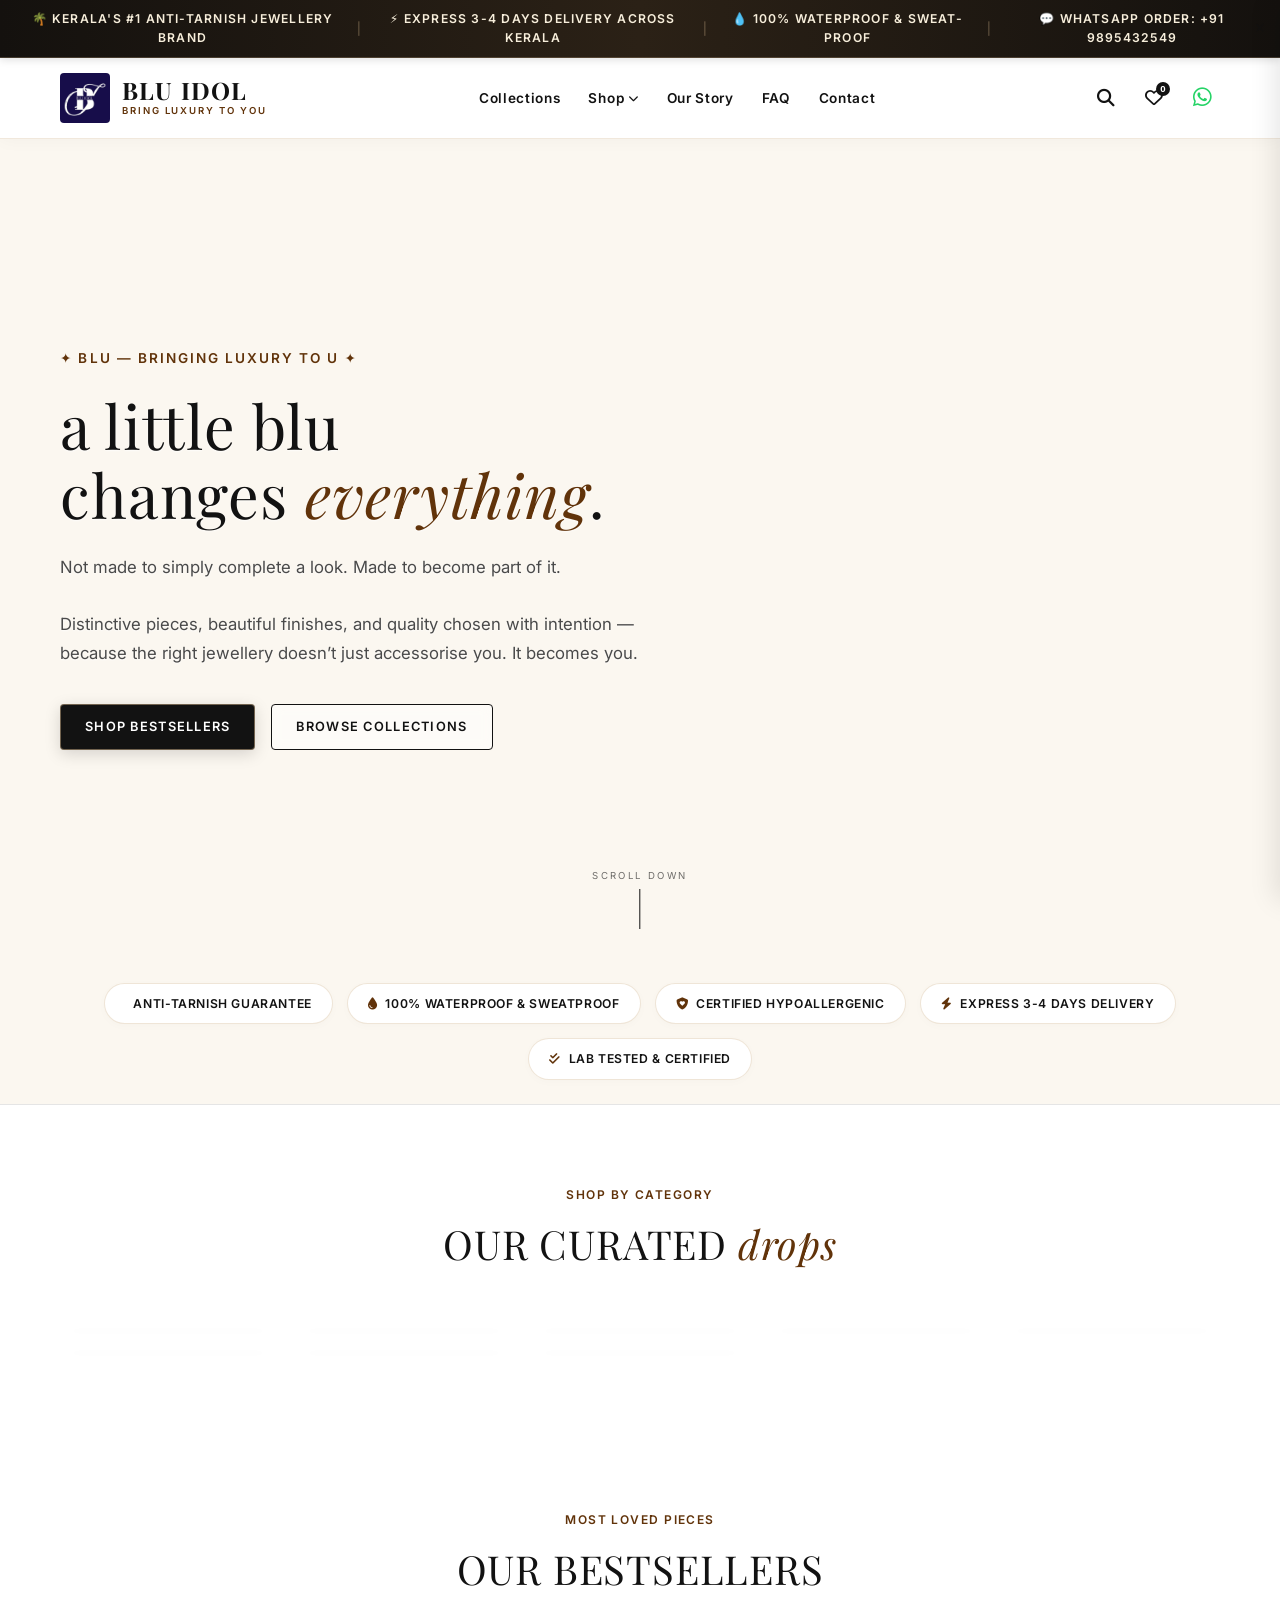
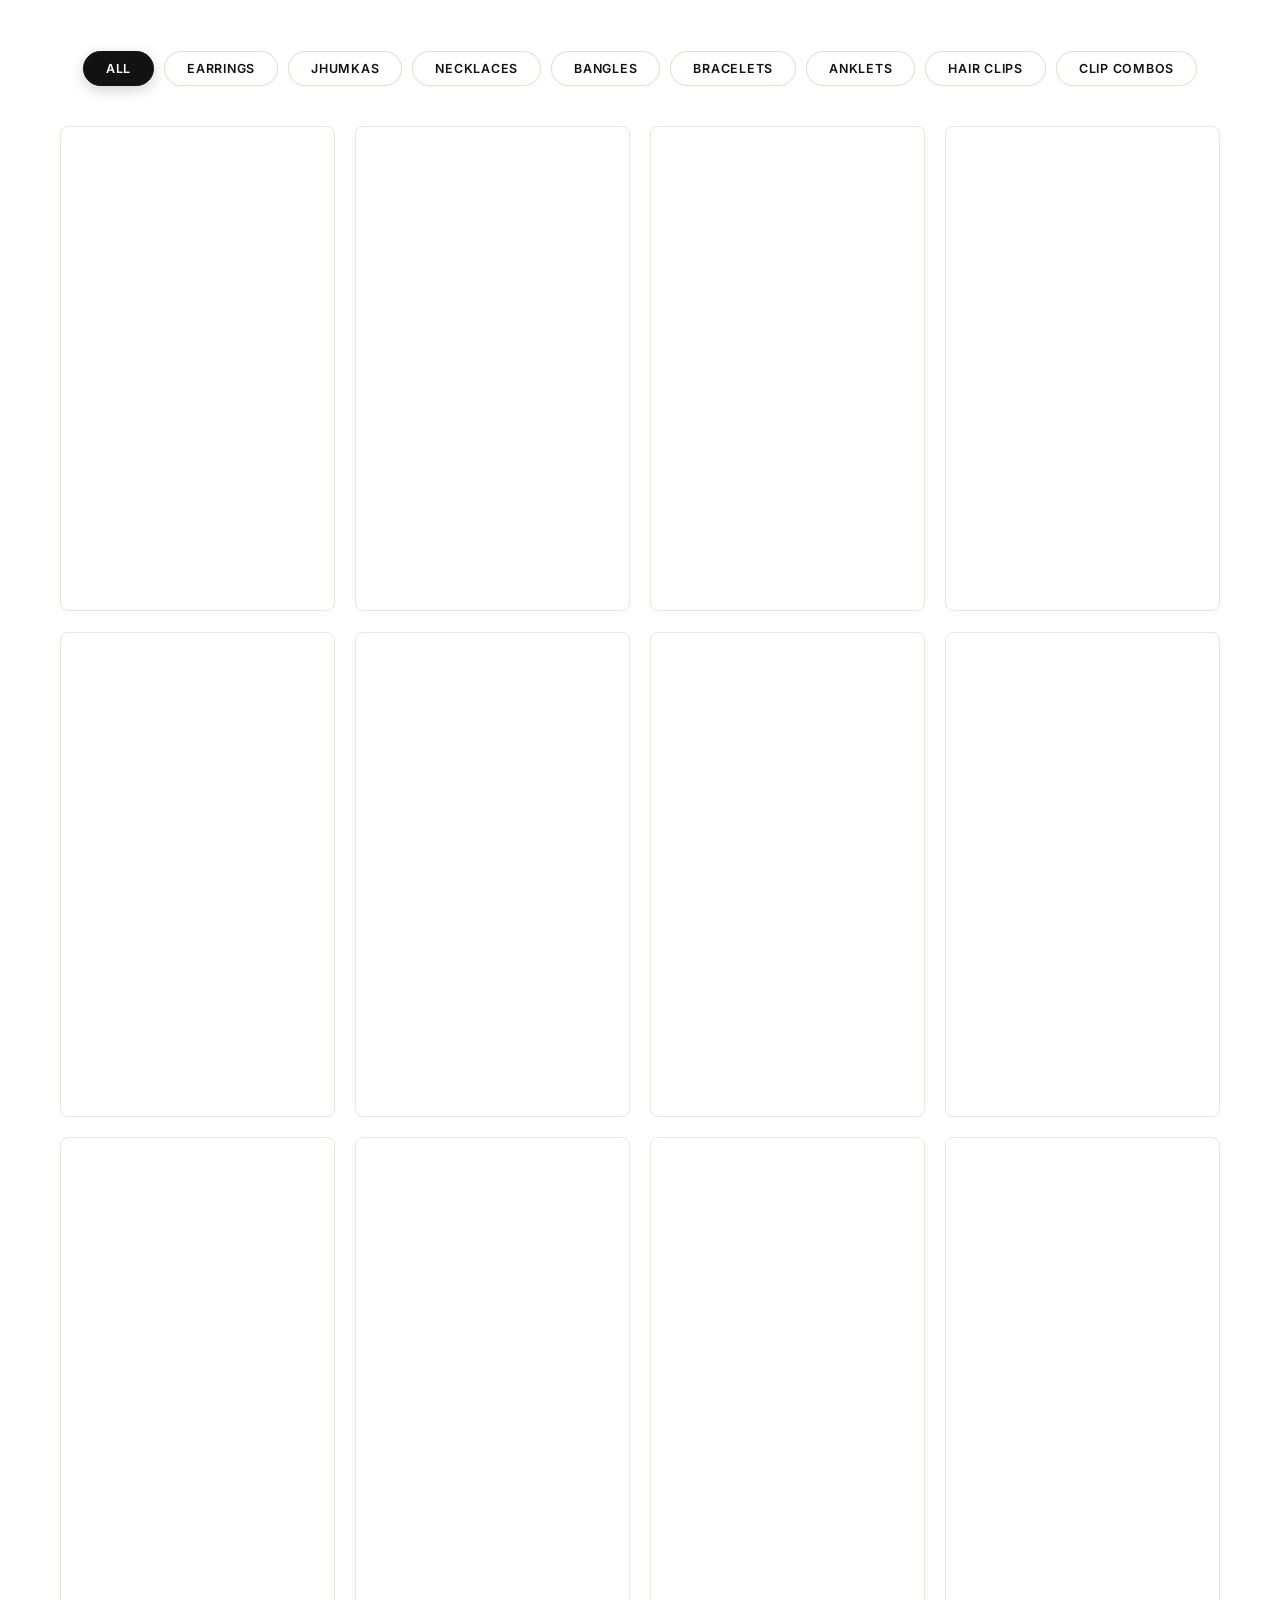
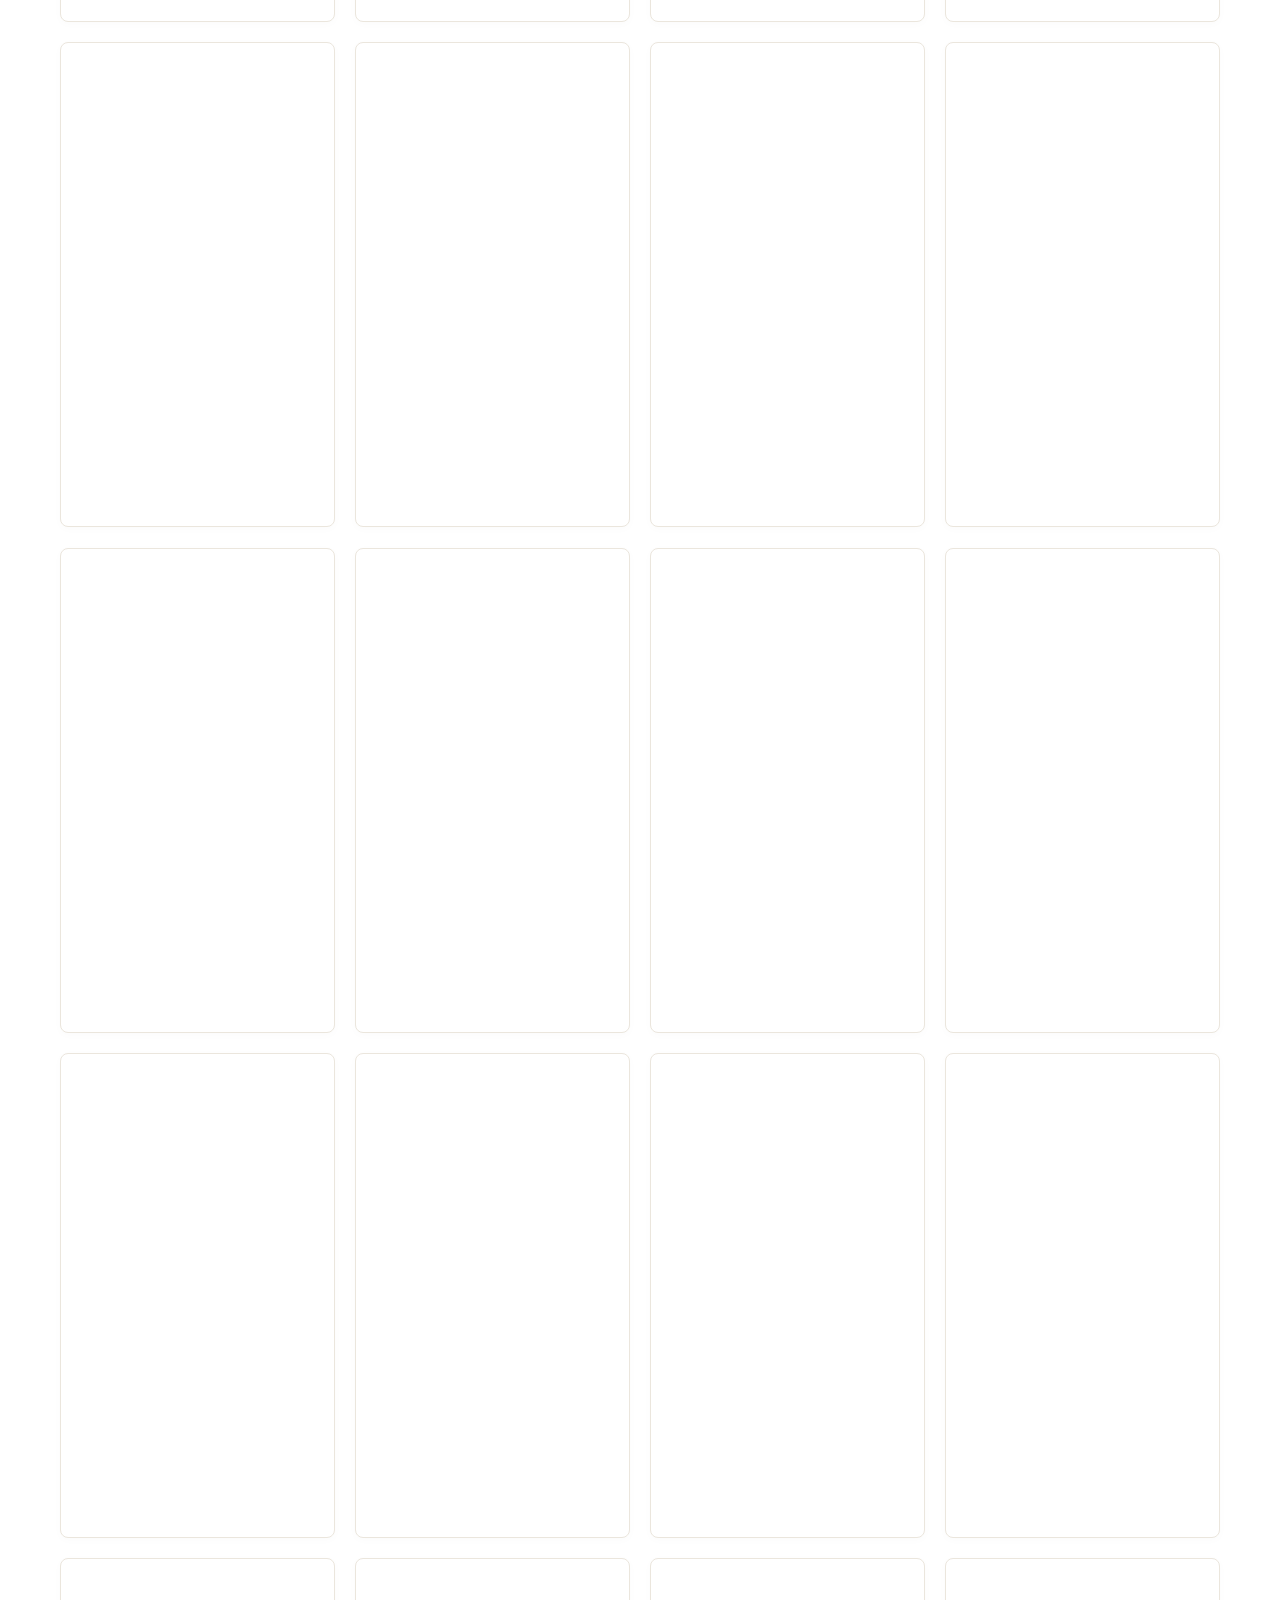
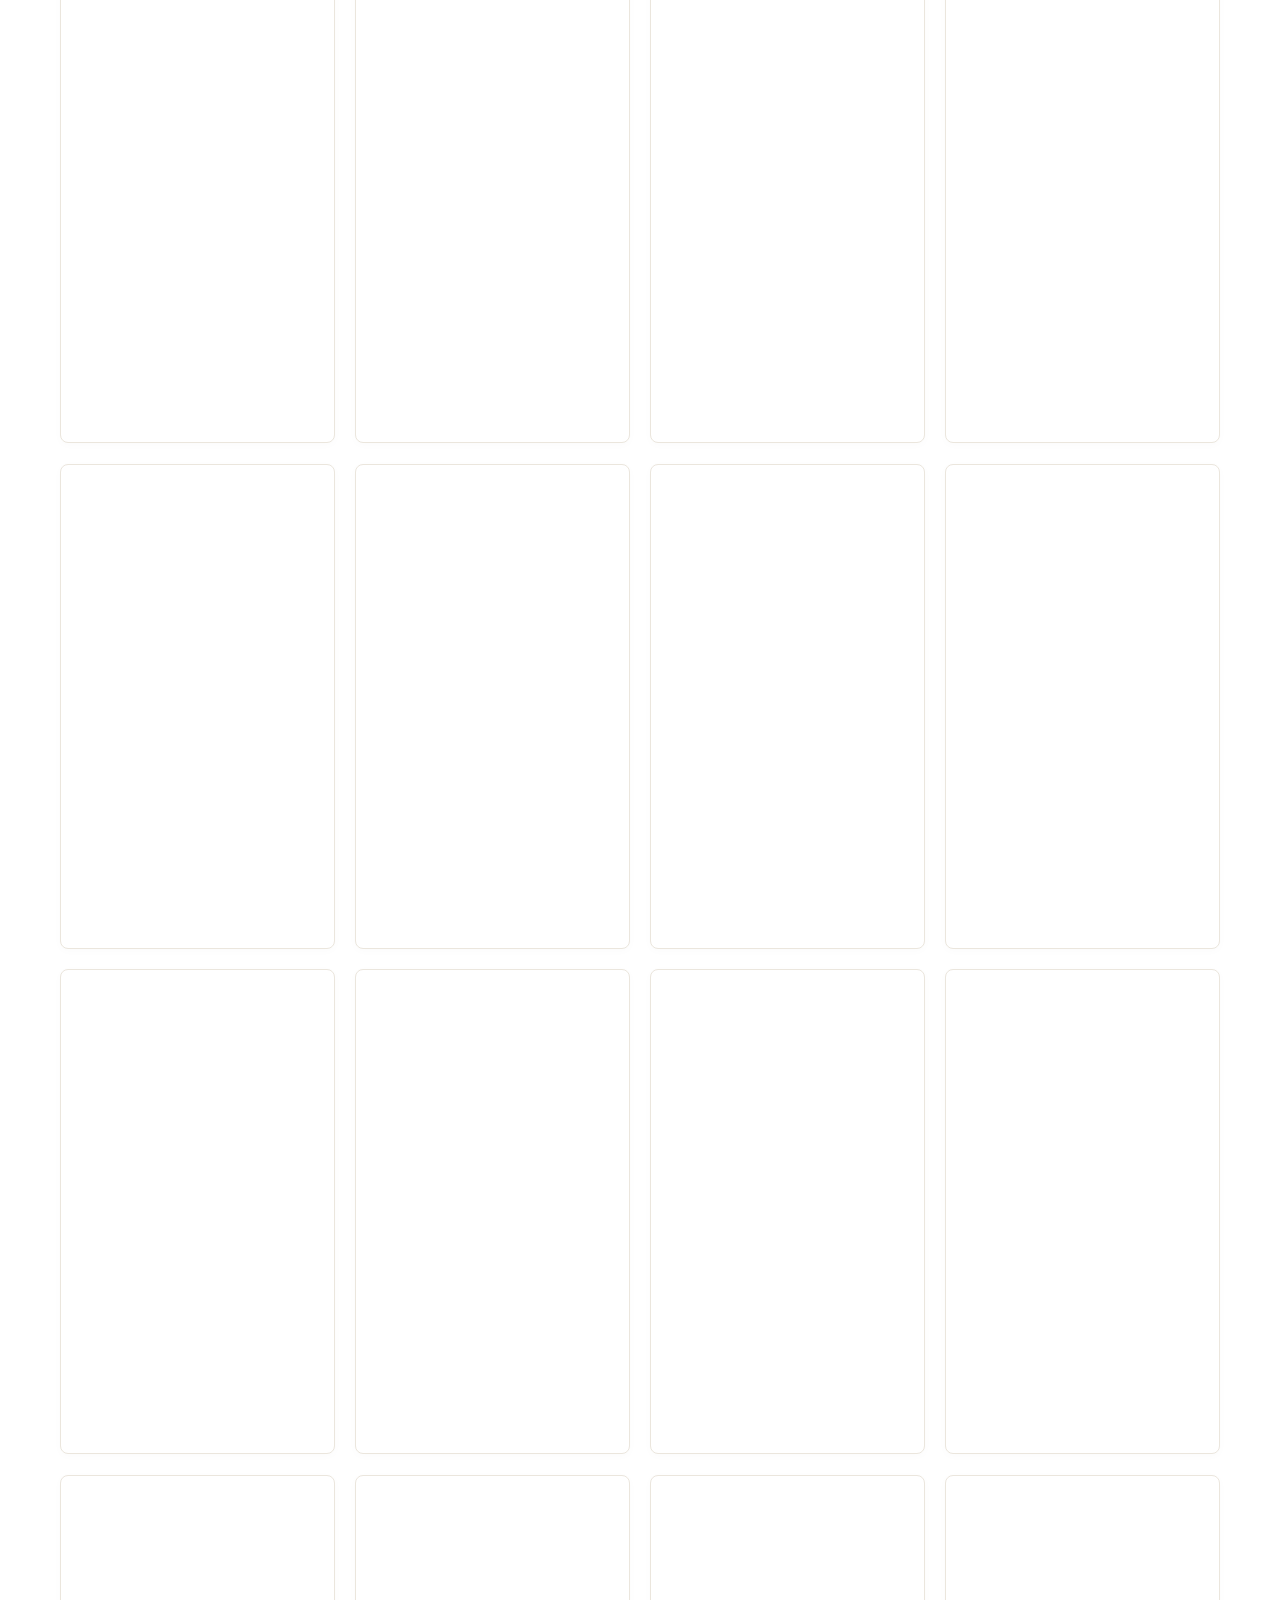
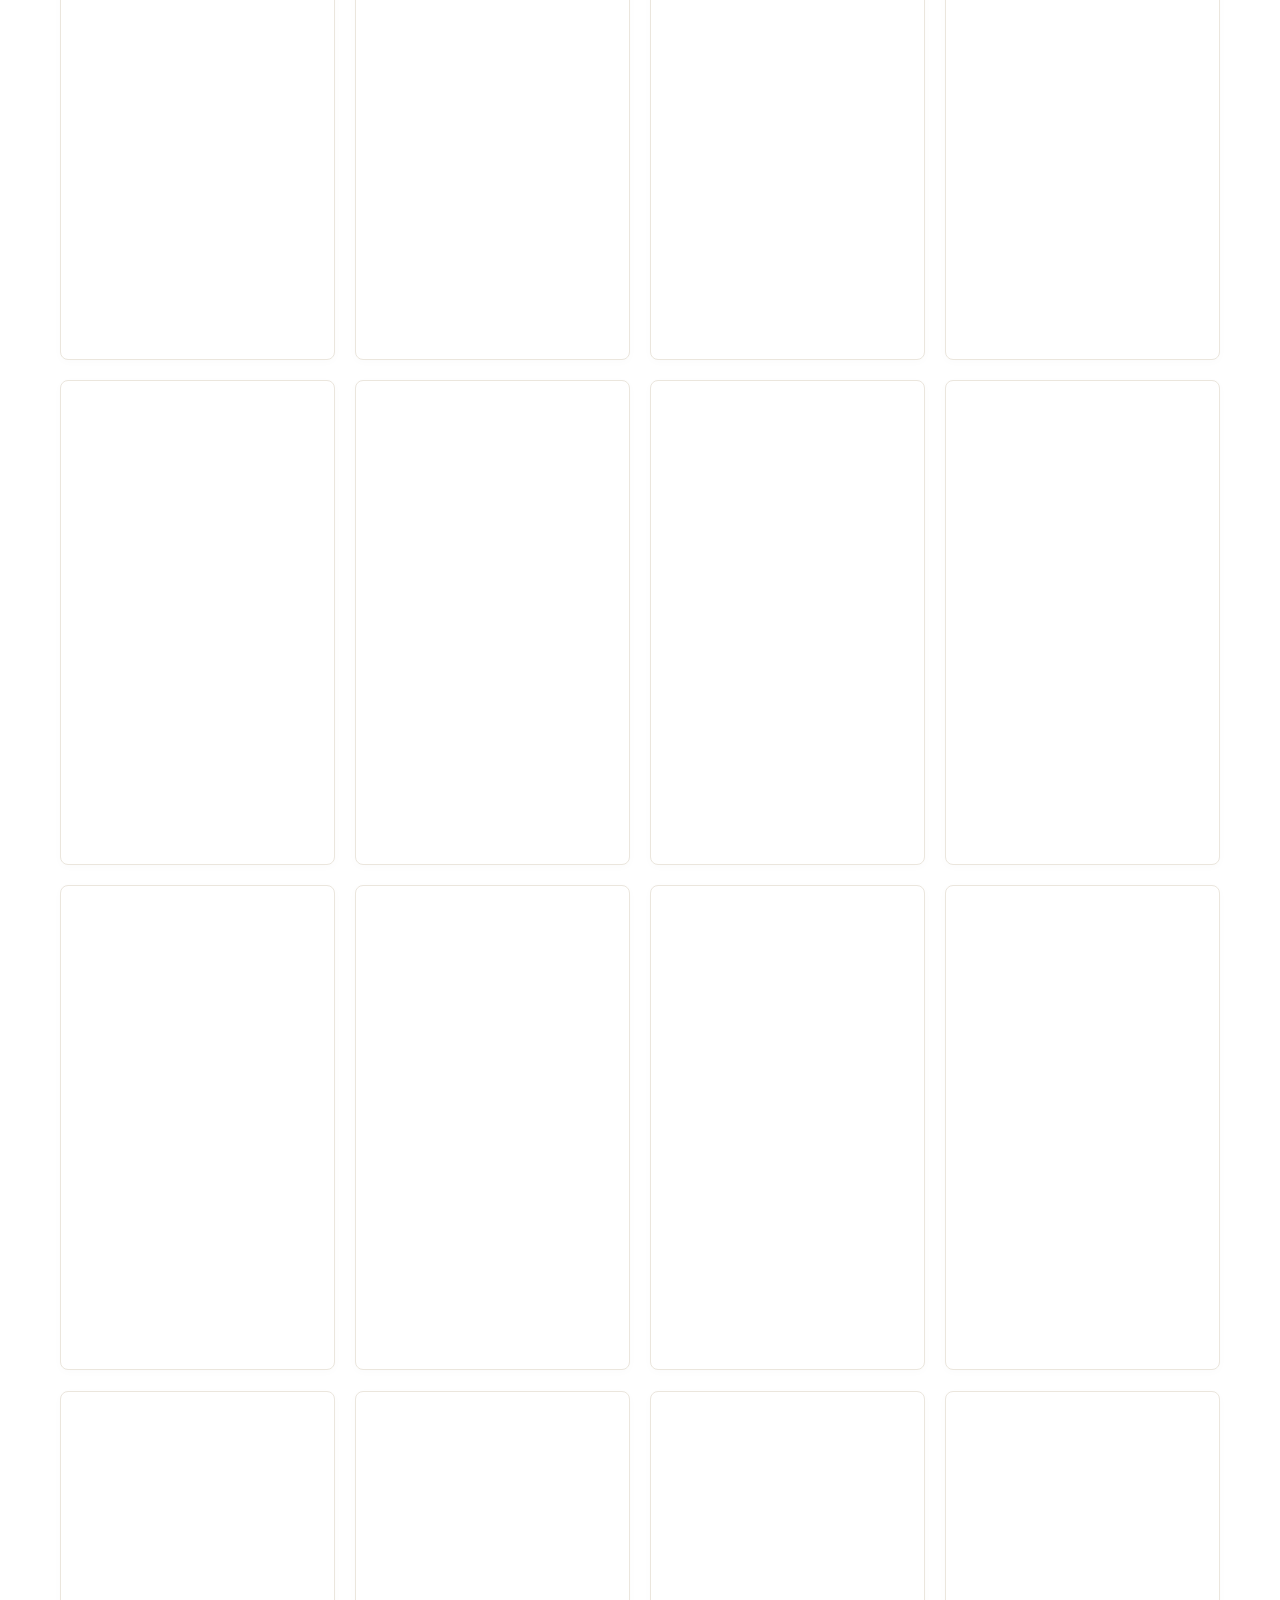
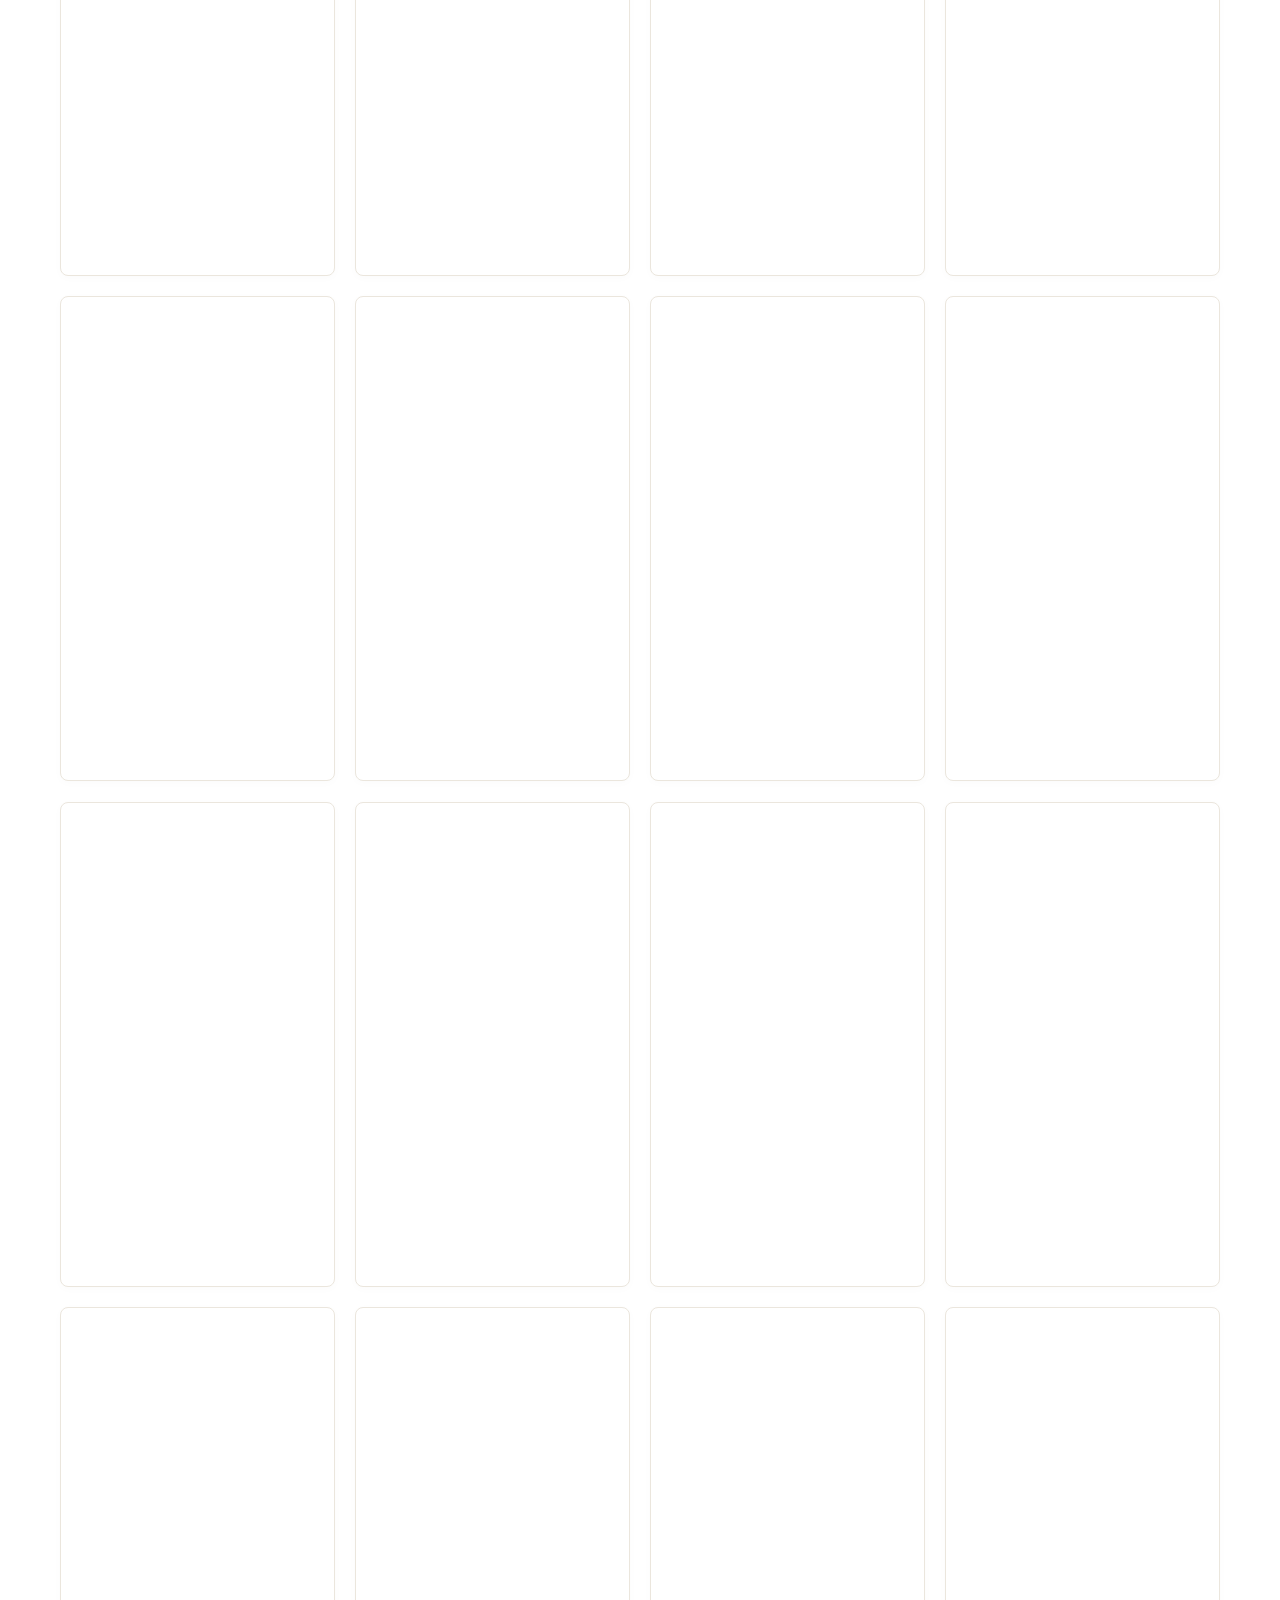
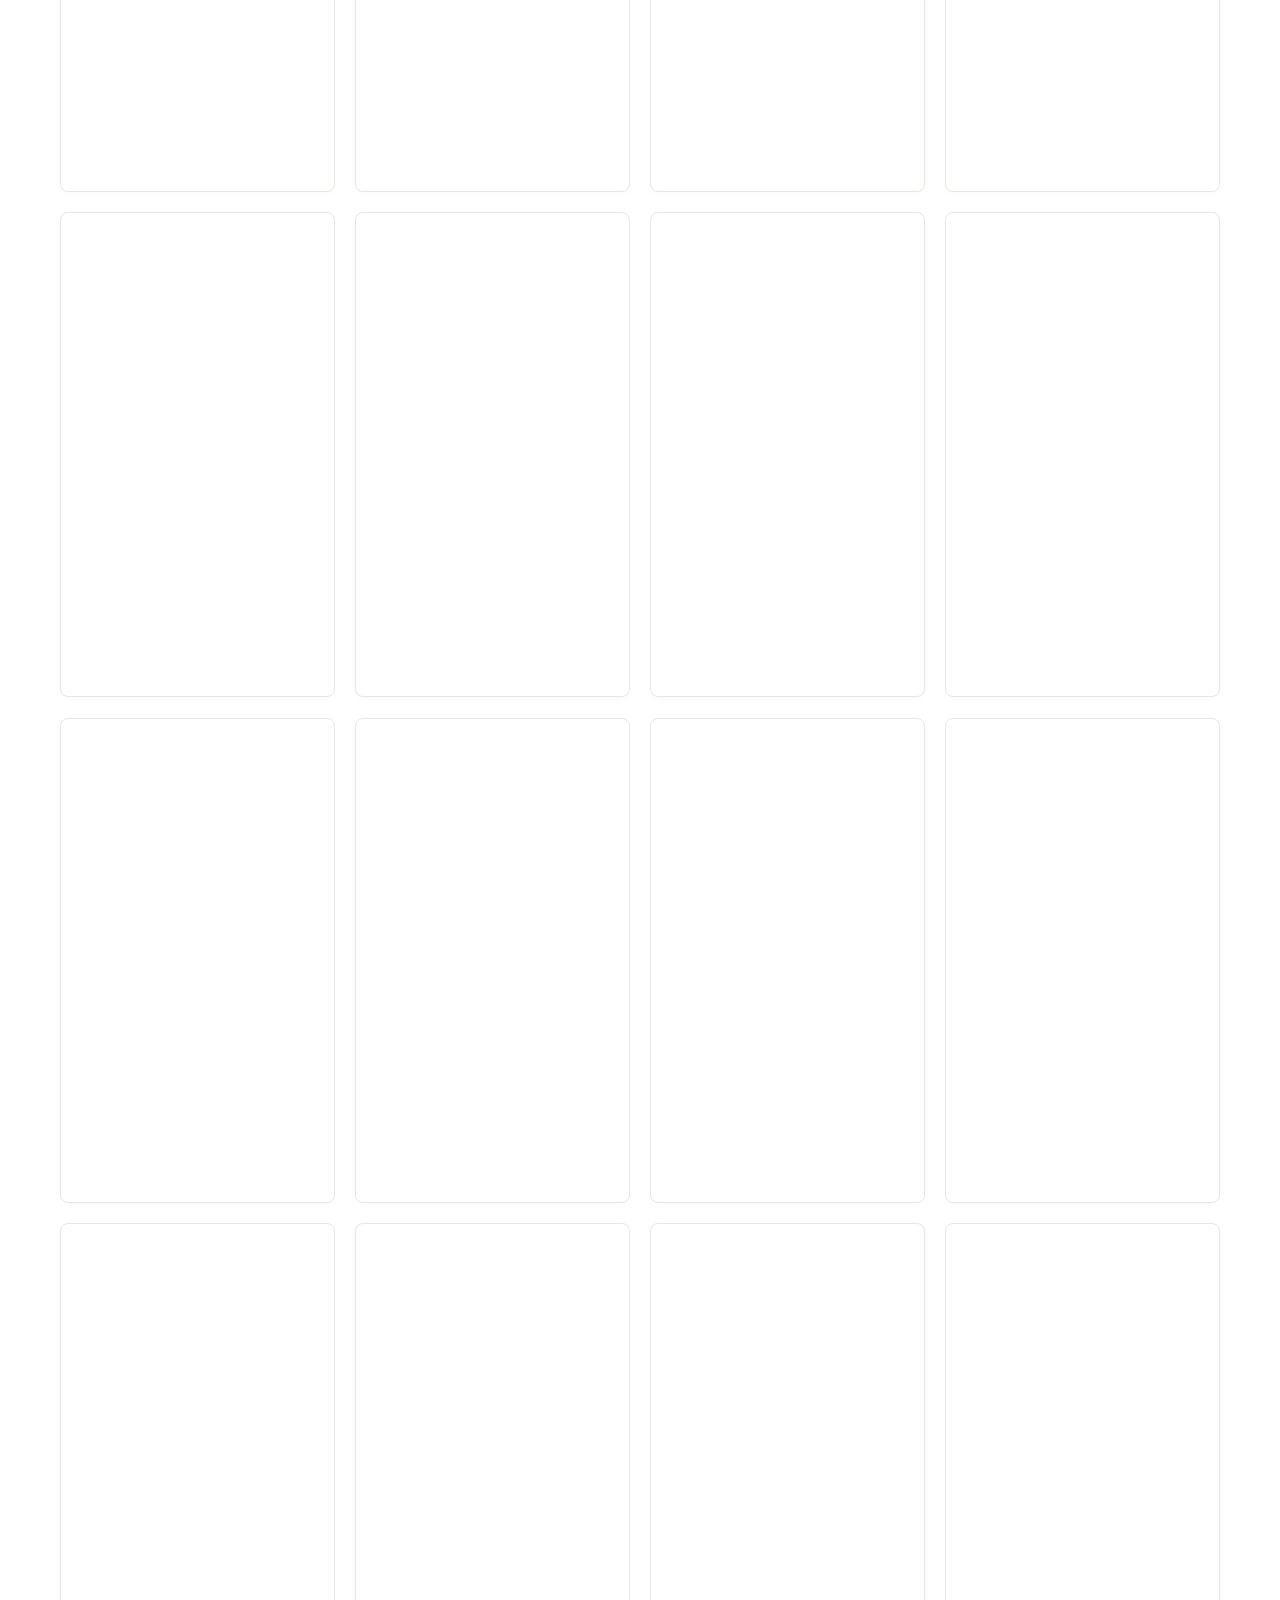
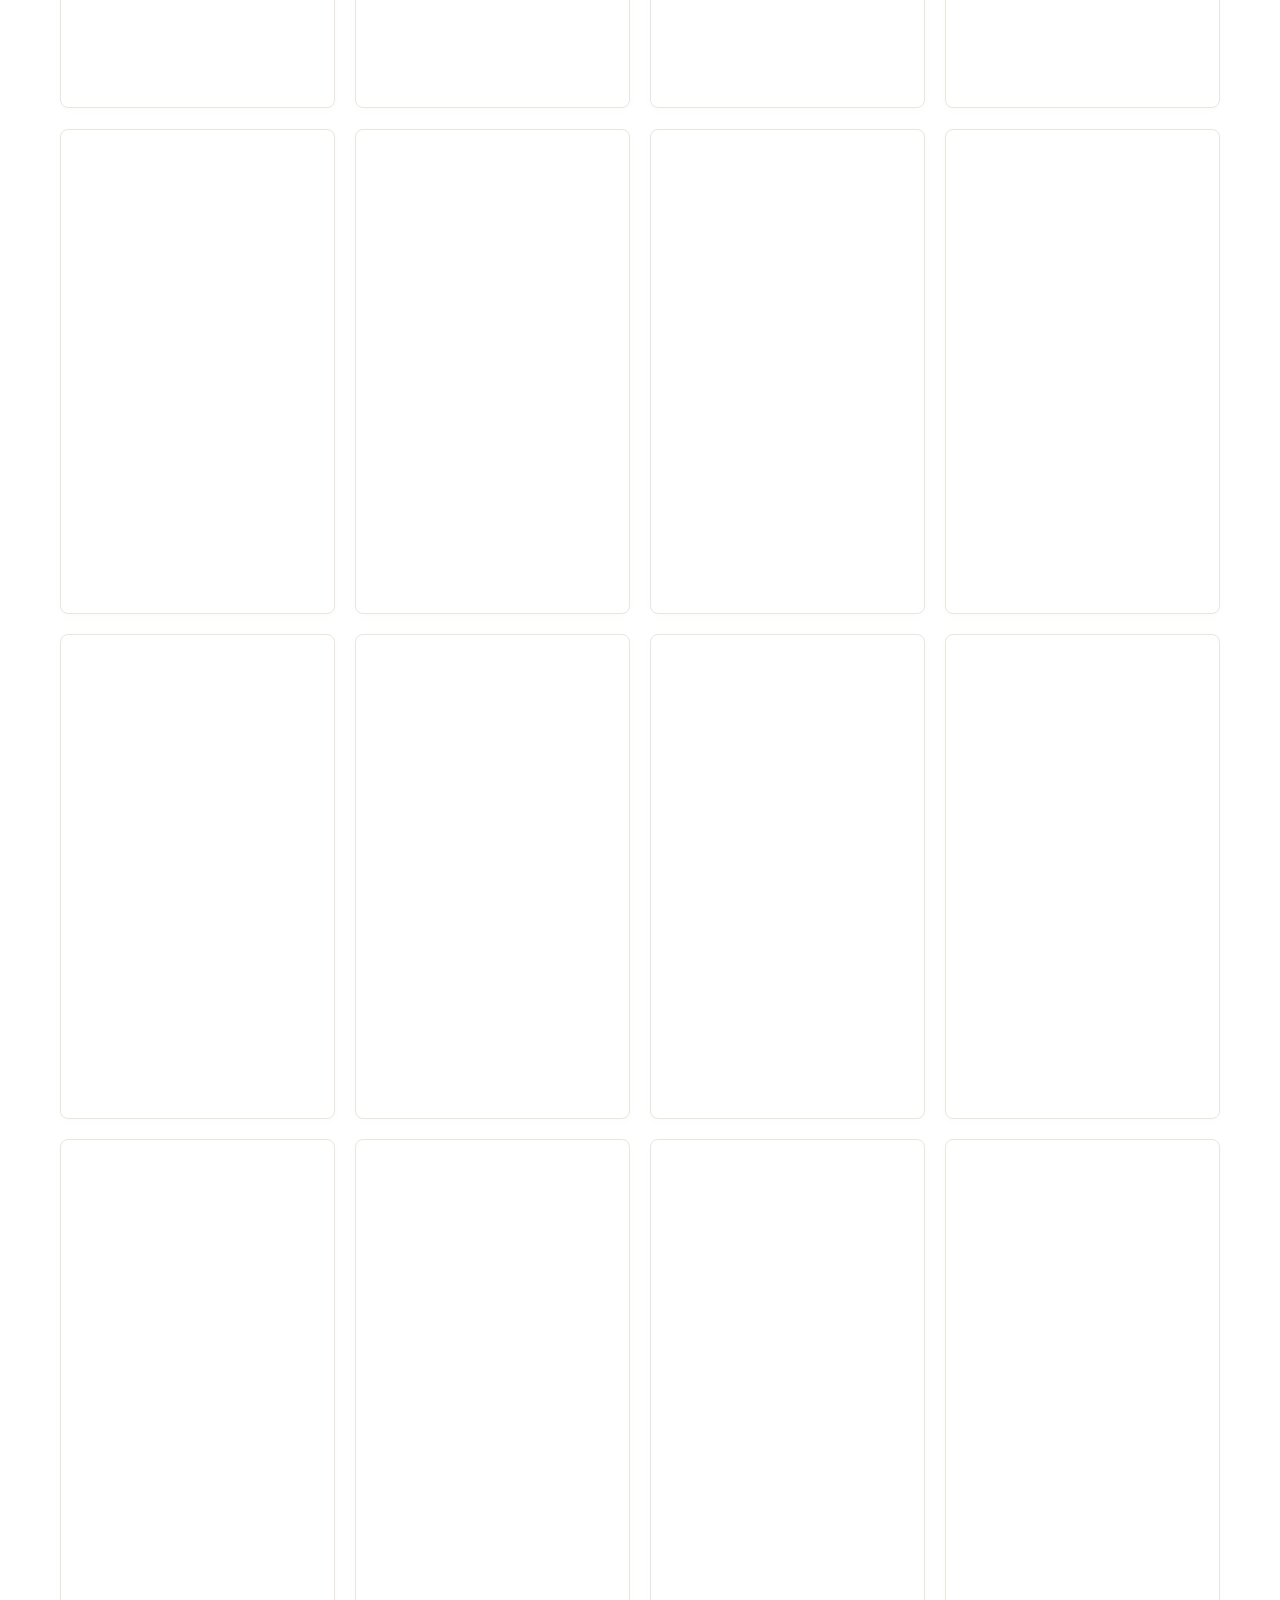
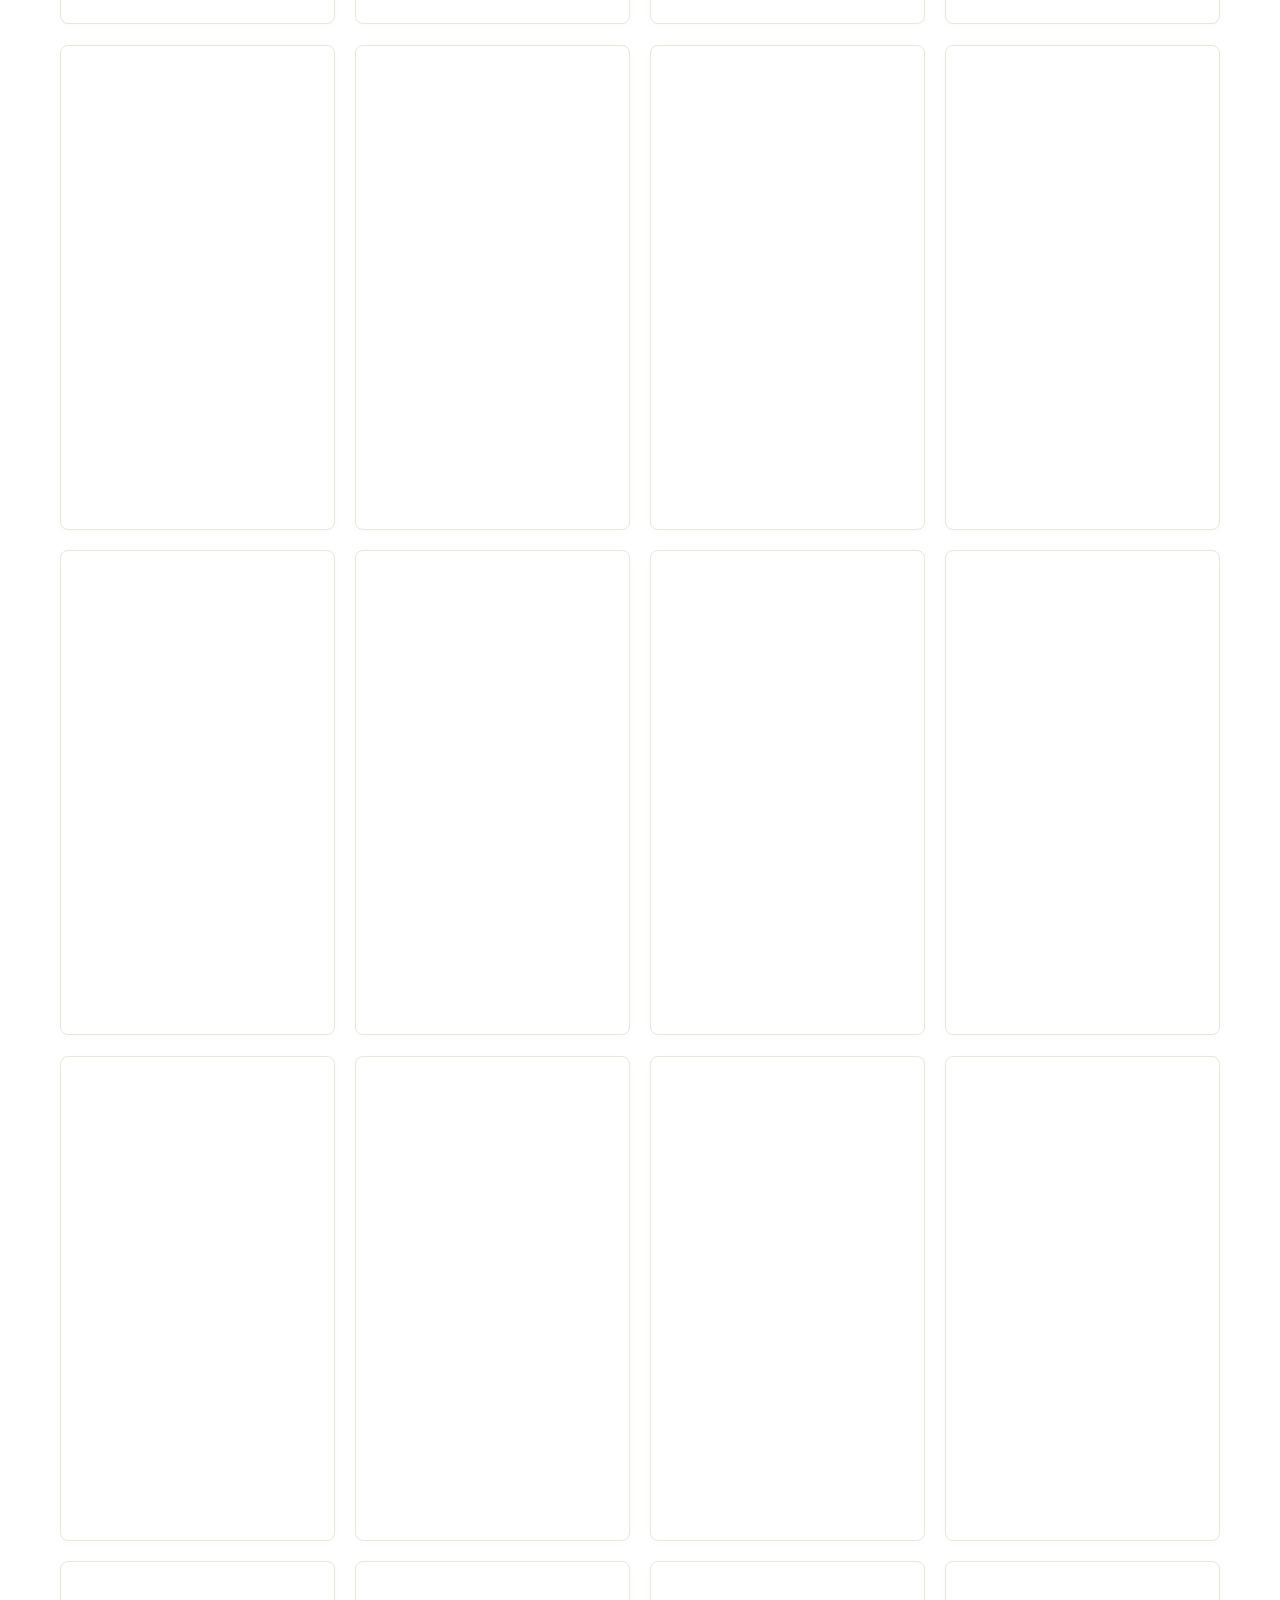
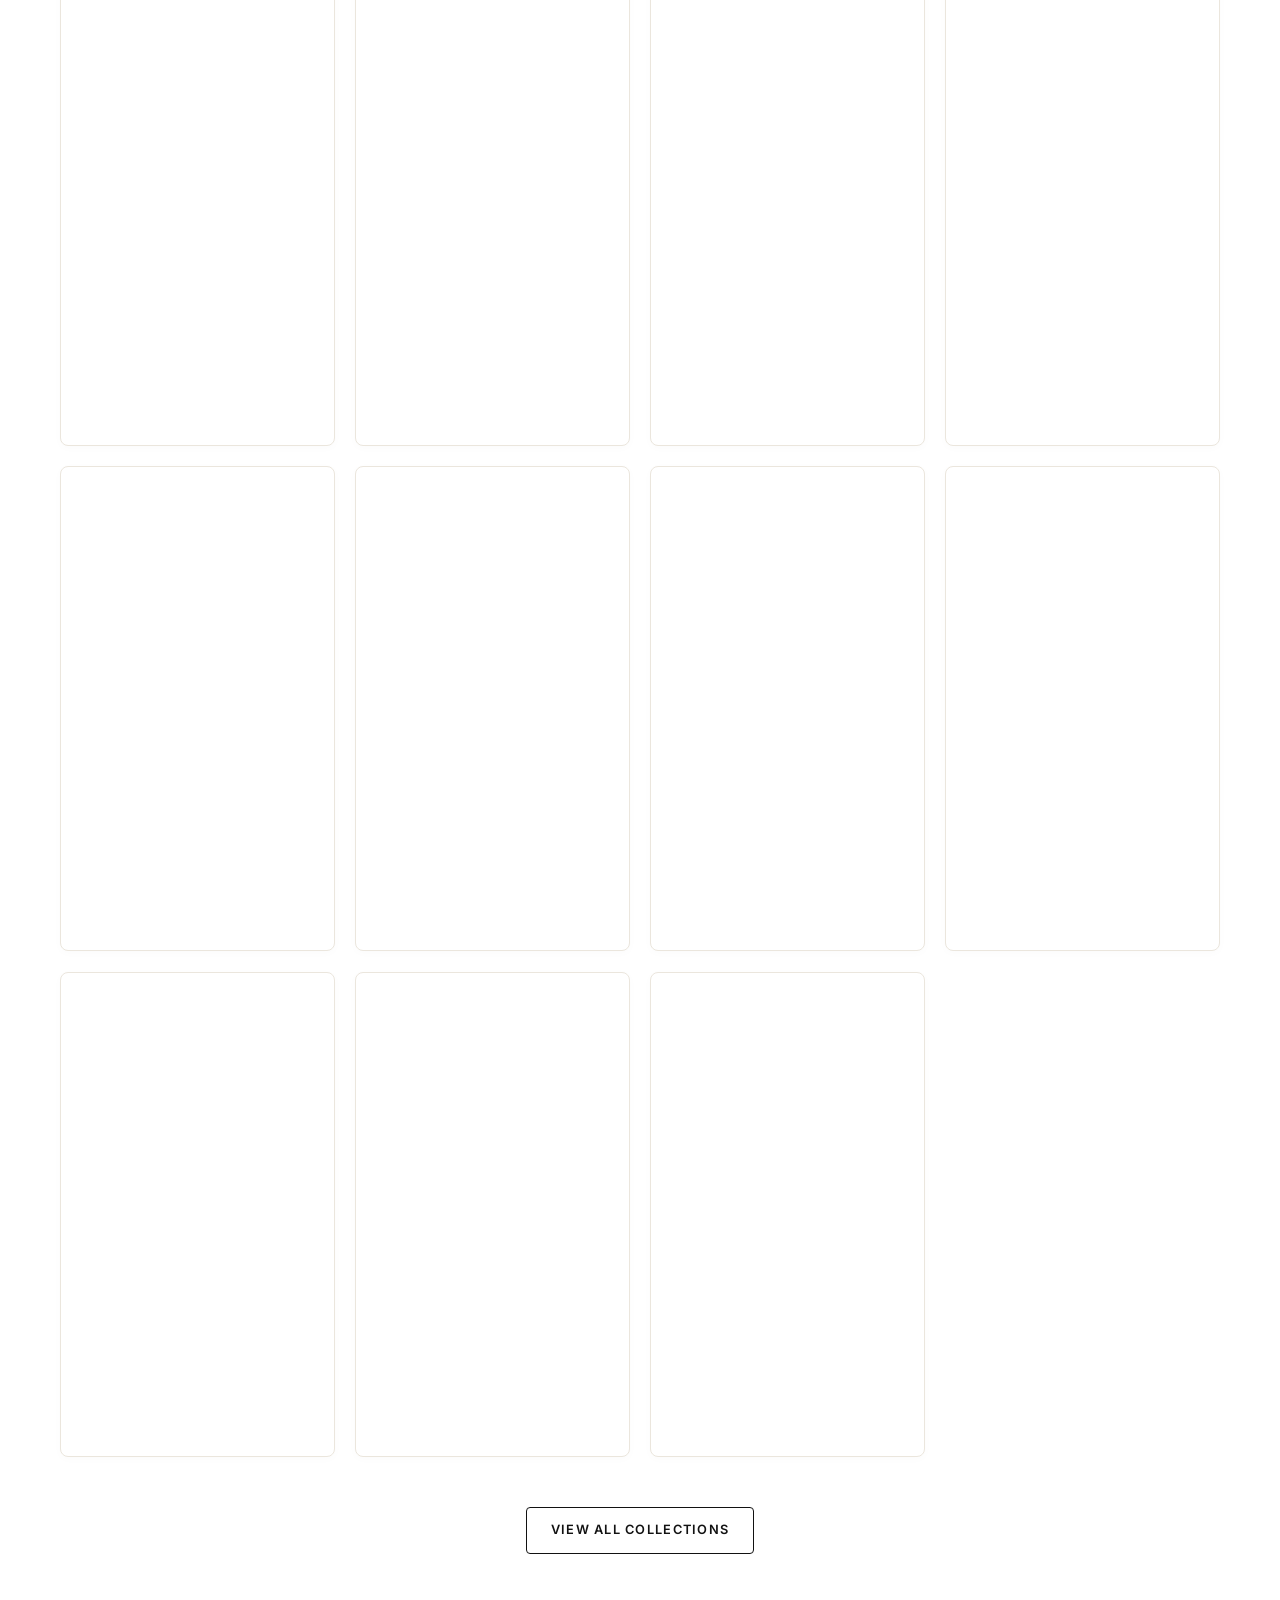
==== commit e327b187: "feat(whatsapp): simplify product enquiry message format across all 111 products" ====
--- a/blu idol/index.html
+++ b/blu idol/index.html
@@ -3997,7 +3997,7 @@
               <span class="price-original">₹399</span>
               <span class="price-off">47% off</span>
             </div>
-            <a href="https://wa.me/919895432549?text=Hi%20Blu%20Idol%2C%20I%20would%20like%20to%20enquire%20about%20this%20product%3A%0A%0A*Anti%20tarnish%203D%20Puffy%20Heart%20Pendant%20chain*%0APrice%3A%20%E2%82%B9210%0AProduct%20Link%3A%20https%3A%2F%2Fwww.bluidol.in%2F%23product-5%0A%0AI%20am%20located%20in%20%5BCity%2FDistrict%2C%20Kerala%2FIndia%5D.%20Please%20share%20availability%2C%20delivery%20timelines%20(3-4%20days)%2C%20and%20payment%20details." target="_blank" rel="noopener" class="btn btn-whatsapp" id="wa-order-5" data-product="5">
+            <a href="https://wa.me/919895432549?text=Hi%20Blu%20Idol%2C%20I%20would%20like%20to%20enquire%20about%3A%0A*Anti%20tarnish%203D%20Puffy%20Heart%20Pendant%20chain*%20(%E2%82%B9210)%0Ahttps%3A%2F%2Fwww.bluidol.in%2F%23product-5" target="_blank" rel="noopener" class="btn btn-whatsapp" id="wa-order-5" data-product="5">
               <i class="fa-brands fa-whatsapp"></i> Order on WhatsApp
             </a>
           </div>
@@ -4032,7 +4032,7 @@
               <span class="price-original">₹399</span>
               <span class="price-off">47% off</span>
             </div>
-            <a href="https://wa.me/919895432549?text=Hi%20Blu%20Idol%2C%20I%20would%20like%20to%20enquire%20about%20this%20product%3A%0A%0A*Dainty%20Ruby%20Tulip%20Pendant%20Chain*%0APrice%3A%20%E2%82%B9210%0AProduct%20Link%3A%20https%3A%2F%2Fwww.bluidol.in%2F%23product-6%0A%0AI%20am%20located%20in%20%5BCity%2FDistrict%2C%20Kerala%2FIndia%5D.%20Please%20share%20availability%2C%20delivery%20timelines%20(3-4%20days)%2C%20and%20payment%20details." target="_blank" rel="noopener" class="btn btn-whatsapp" id="wa-order-6" data-product="6">
+            <a href="https://wa.me/919895432549?text=Hi%20Blu%20Idol%2C%20I%20would%20like%20to%20enquire%20about%3A%0A*Dainty%20Ruby%20Tulip%20Pendant%20Chain*%20(%E2%82%B9210)%0Ahttps%3A%2F%2Fwww.bluidol.in%2F%23product-6" target="_blank" rel="noopener" class="btn btn-whatsapp" id="wa-order-6" data-product="6">
               <i class="fa-brands fa-whatsapp"></i> Order on WhatsApp
             </a>
           </div>
@@ -4067,7 +4067,7 @@
               <span class="price-original">₹449</span>
               <span class="price-off">47% off</span>
             </div>
-            <a href="https://wa.me/919895432549?text=Hi%20Blu%20Idol%2C%20I%20would%20like%20to%20enquire%20about%20this%20product%3A%0A%0A*Stainless%20crystal%20tulip%20pendant%20necklace*%0APrice%3A%20%E2%82%B9239%0AProduct%20Link%3A%20https%3A%2F%2Fwww.bluidol.in%2F%23product-7%0A%0AI%20am%20located%20in%20%5BCity%2FDistrict%2C%20Kerala%2FIndia%5D.%20Please%20share%20availability%2C%20delivery%20timelines%20(3-4%20days)%2C%20and%20payment%20details." target="_blank" rel="noopener" class="btn btn-whatsapp" id="wa-order-7" data-product="7">
+            <a href="https://wa.me/919895432549?text=Hi%20Blu%20Idol%2C%20I%20would%20like%20to%20enquire%20about%3A%0A*Stainless%20crystal%20tulip%20pendant%20necklace*%20(%E2%82%B9239)%0Ahttps%3A%2F%2Fwww.bluidol.in%2F%23product-7" target="_blank" rel="noopener" class="btn btn-whatsapp" id="wa-order-7" data-product="7">
               <i class="fa-brands fa-whatsapp"></i> Order on WhatsApp
             </a>
           </div>
@@ -4102,7 +4102,7 @@
               <span class="price-original">₹499</span>
               <span class="price-off">42% off</span>
             </div>
-            <a href="https://wa.me/919895432549?text=Hi%20Blu%20Idol%2C%20I%20would%20like%20to%20enquire%20about%20this%20product%3A%0A%0A*Gold-Plated%20Rectangular%20Moonstone%20Pendant%20Necklace*%0APrice%3A%20%E2%82%B9289%0AProduct%20Link%3A%20https%3A%2F%2Fwww.bluidol.in%2F%23product-8%0A%0AI%20am%20located%20in%20%5BCity%2FDistrict%2C%20Kerala%2FIndia%5D.%20Please%20share%20availability%2C%20delivery%20timelines%20(3-4%20days)%2C%20and%20payment%20details." target="_blank" rel="noopener" class="btn btn-whatsapp" id="wa-order-8" data-product="8">
+            <a href="https://wa.me/919895432549?text=Hi%20Blu%20Idol%2C%20I%20would%20like%20to%20enquire%20about%3A%0A*Gold-Plated%20Rectangular%20Moonstone%20Pendant%20Necklace*%20(%E2%82%B9289)%0Ahttps%3A%2F%2Fwww.bluidol.in%2F%23product-8" target="_blank" rel="noopener" class="btn btn-whatsapp" id="wa-order-8" data-product="8">
               <i class="fa-brands fa-whatsapp"></i> Order on WhatsApp
             </a>
           </div>
@@ -4137,7 +4137,7 @@
               <span class="price-original">₹449</span>
               <span class="price-off">45% off</span>
             </div>
-            <a href="https://wa.me/919895432549?text=Hi%20Blu%20Idol%2C%20I%20would%20like%20to%20enquire%20about%20this%20product%3A%0A%0A*Anti-Tarnish%20Vintage%20Gold-Plated%20Tulip%20Flower%20Pendant%20Necklace*%0APrice%3A%20%E2%82%B9249%0AProduct%20Link%3A%20https%3A%2F%2Fwww.bluidol.in%2F%23product-9%0A%0AI%20am%20located%20in%20%5BCity%2FDistrict%2C%20Kerala%2FIndia%5D.%20Please%20share%20availability%2C%20delivery%20timelines%20(3-4%20days)%2C%20and%20payment%20details." target="_blank" rel="noopener" class="btn btn-whatsapp" id="wa-order-9" data-product="9">
+            <a href="https://wa.me/919895432549?text=Hi%20Blu%20Idol%2C%20I%20would%20like%20to%20enquire%20about%3A%0A*Anti-Tarnish%20Vintage%20Gold-Plated%20Tulip%20Flower%20Pendant%20Necklace*%20(%E2%82%B9249)%0Ahttps%3A%2F%2Fwww.bluidol.in%2F%23product-9" target="_blank" rel="noopener" class="btn btn-whatsapp" id="wa-order-9" data-product="9">
               <i class="fa-brands fa-whatsapp"></i> Order on WhatsApp
             </a>
           </div>
@@ -4172,7 +4172,7 @@
               <span class="price-original">₹499</span>
               <span class="price-off">48% off</span>
             </div>
-            <a href="https://wa.me/919895432549?text=Hi%20Blu%20Idol%2C%20I%20would%20like%20to%20enquire%20about%20this%20product%3A%0A%0A*Stainless%20Modern%20Gold%20Pendant%20Necklace*%0APrice%3A%20%E2%82%B9259%0AProduct%20Link%3A%20https%3A%2F%2Fwww.bluidol.in%2F%23product-10%0A%0AI%20am%20located%20in%20%5BCity%2FDistrict%2C%20Kerala%2FIndia%5D.%20Please%20share%20availability%2C%20delivery%20timelines%20(3-4%20days)%2C%20and%20payment%20details." target="_blank" rel="noopener" class="btn btn-whatsapp" id="wa-order-10" data-product="10">
+            <a href="https://wa.me/919895432549?text=Hi%20Blu%20Idol%2C%20I%20would%20like%20to%20enquire%20about%3A%0A*Stainless%20Modern%20Gold%20Pendant%20Necklace*%20(%E2%82%B9259)%0Ahttps%3A%2F%2Fwww.bluidol.in%2F%23product-10" target="_blank" rel="noopener" class="btn btn-whatsapp" id="wa-order-10" data-product="10">
               <i class="fa-brands fa-whatsapp"></i> Order on WhatsApp
             </a>
           </div>
@@ -4207,7 +4207,7 @@
               <span class="price-original">₹399</span>
               <span class="price-off">50% off</span>
             </div>
-            <a href="https://wa.me/919895432549?text=Hi%20Blu%20Idol%2C%20I%20would%20like%20to%20enquire%20about%20this%20product%3A%0A%0A*Diamond%20Wave%20Bar%20Necklace*%0APrice%3A%20%E2%82%B9199%0AProduct%20Link%3A%20https%3A%2F%2Fwww.bluidol.in%2F%23product-11%0A%0AI%20am%20located%20in%20%5BCity%2FDistrict%2C%20Kerala%2FIndia%5D.%20Please%20share%20availability%2C%20delivery%20timelines%20(3-4%20days)%2C%20and%20payment%20details." target="_blank" rel="noopener" class="btn btn-whatsapp" id="wa-order-11" data-product="11">
+            <a href="https://wa.me/919895432549?text=Hi%20Blu%20Idol%2C%20I%20would%20like%20to%20enquire%20about%3A%0A*Diamond%20Wave%20Bar%20Necklace*%20(%E2%82%B9199)%0Ahttps%3A%2F%2Fwww.bluidol.in%2F%23product-11" target="_blank" rel="noopener" class="btn btn-whatsapp" id="wa-order-11" data-product="11">
               <i class="fa-brands fa-whatsapp"></i> Order on WhatsApp
             </a>
           </div>
@@ -4242,7 +4242,7 @@
               <span class="price-original">₹499</span>
               <span class="price-off">47% off</span>
             </div>
-            <a href="https://wa.me/919895432549?text=Hi%20Blu%20Idol%2C%20I%20would%20like%20to%20enquire%20about%20this%20product%3A%0A%0A*Gold-Plated%20Maple%20Leaf%20Station%20Charm%20Necklace*%0APrice%3A%20%E2%82%B9265%0AProduct%20Link%3A%20https%3A%2F%2Fwww.bluidol.in%2F%23product-12%0A%0AI%20am%20located%20in%20%5BCity%2FDistrict%2C%20Kerala%2FIndia%5D.%20Please%20share%20availability%2C%20delivery%20timelines%20(3-4%20days)%2C%20and%20payment%20details." target="_blank" rel="noopener" class="btn btn-whatsapp" id="wa-order-12" data-product="12">
+            <a href="https://wa.me/919895432549?text=Hi%20Blu%20Idol%2C%20I%20would%20like%20to%20enquire%20about%3A%0A*Gold-Plated%20Maple%20Leaf%20Station%20Charm%20Necklace*%20(%E2%82%B9265)%0Ahttps%3A%2F%2Fwww.bluidol.in%2F%23product-12" target="_blank" rel="noopener" class="btn btn-whatsapp" id="wa-order-12" data-product="12">
               <i class="fa-brands fa-whatsapp"></i> Order on WhatsApp
             </a>
           </div>
@@ -4277,7 +4277,7 @@
               <span class="price-original">₹349</span>
               <span class="price-off">53% off</span>
             </div>
-            <a href="https://wa.me/919895432549?text=Hi%20Blu%20Idol%2C%20I%20would%20like%20to%20enquire%20about%20this%20product%3A%0A%0A*Oxidized%20Silver%20Floral%20Jewelry%20Set*%0APrice%3A%20%E2%82%B9165%0AProduct%20Link%3A%20https%3A%2F%2Fwww.bluidol.in%2F%23product-13%0A%0AI%20am%20located%20in%20%5BCity%2FDistrict%2C%20Kerala%2FIndia%5D.%20Please%20share%20availability%2C%20delivery%20timelines%20(3-4%20days)%2C%20and%20payment%20details." target="_blank" rel="noopener" class="btn btn-whatsapp" id="wa-order-13" data-product="13">
+            <a href="https://wa.me/919895432549?text=Hi%20Blu%20Idol%2C%20I%20would%20like%20to%20enquire%20about%3A%0A*Oxidized%20Silver%20Floral%20Jewelry%20Set*%20(%E2%82%B9165)%0Ahttps%3A%2F%2Fwww.bluidol.in%2F%23product-13" target="_blank" rel="noopener" class="btn btn-whatsapp" id="wa-order-13" data-product="13">
               <i class="fa-brands fa-whatsapp"></i> Order on WhatsApp
             </a>
           </div>
@@ -4312,7 +4312,7 @@
               <span class="price-original">₹399</span>
               <span class="price-off">50% off</span>
             </div>
-            <a href="https://wa.me/919895432549?text=Hi%20Blu%20Idol%2C%20I%20would%20like%20to%20enquire%20about%20this%20product%3A%0A%0A*Gold-Plated%20Green%20Cat's%20Eye%20Heart%20Pendant%20Necklace*%0APrice%3A%20%E2%82%B9199%0AProduct%20Link%3A%20https%3A%2F%2Fwww.bluidol.in%2F%23product-14%0A%0AI%20am%20located%20in%20%5BCity%2FDistrict%2C%20Kerala%2FIndia%5D.%20Please%20share%20availability%2C%20delivery%20timelines%20(3-4%20days)%2C%20and%20payment%20details." target="_blank" rel="noopener" class="btn btn-whatsapp" id="wa-order-14" data-product="14">
+            <a href="https://wa.me/919895432549?text=Hi%20Blu%20Idol%2C%20I%20would%20like%20to%20enquire%20about%3A%0A*Gold-Plated%20Green%20Cat's%20Eye%20Heart%20Pendant%20Necklace*%20(%E2%82%B9199)%0Ahttps%3A%2F%2Fwww.bluidol.in%2F%23product-14" target="_blank" rel="noopener" class="btn btn-whatsapp" id="wa-order-14" data-product="14">
               <i class="fa-brands fa-whatsapp"></i> Order on WhatsApp
             </a>
           </div>
@@ -4347,7 +4347,7 @@
               <span class="price-original">₹349</span>
               <span class="price-off">46% off</span>
             </div>
-            <a href="https://wa.me/919895432549?text=Hi%20Blu%20Idol%2C%20I%20would%20like%20to%20enquire%20about%20this%20product%3A%0A%0A*Minimalist%20Gold-Plated%20Stainless%20Steel%20Charm%20Bracelet*%0APrice%3A%20%E2%82%B9189%0AProduct%20Link%3A%20https%3A%2F%2Fwww.bluidol.in%2F%23product-15%0A%0AI%20am%20located%20in%20%5BCity%2FDistrict%2C%20Kerala%2FIndia%5D.%20Please%20share%20availability%2C%20delivery%20timelines%20(3-4%20days)%2C%20and%20payment%20details." target="_blank" rel="noopener" class="btn btn-whatsapp" id="wa-order-15" data-product="15">
+            <a href="https://wa.me/919895432549?text=Hi%20Blu%20Idol%2C%20I%20would%20like%20to%20enquire%20about%3A%0A*Minimalist%20Gold-Plated%20Stainless%20Steel%20Charm%20Bracelet*%20(%E2%82%B9189)%0Ahttps%3A%2F%2Fwww.bluidol.in%2F%23product-15" target="_blank" rel="noopener" class="btn btn-whatsapp" id="wa-order-15" data-product="15">
               <i class="fa-brands fa-whatsapp"></i> Order on WhatsApp
             </a>
           </div>
@@ -4382,7 +4382,7 @@
               <span class="price-original">₹199</span>
               <span class="price-off">55% off</span>
             </div>
-            <a href="https://wa.me/919895432549?text=Hi%20Blu%20Idol%2C%20I%20would%20like%20to%20enquire%20about%20this%20product%3A%0A%0A*Gold-Plated%20Beaded%20Snake%20Chain%20Anklet*%0APrice%3A%20%E2%82%B990%0AProduct%20Link%3A%20https%3A%2F%2Fwww.bluidol.in%2F%23product-16%0A%0AI%20am%20located%20in%20%5BCity%2FDistrict%2C%20Kerala%2FIndia%5D.%20Please%20share%20availability%2C%20delivery%20timelines%20(3-4%20days)%2C%20and%20payment%20details." target="_blank" rel="noopener" class="btn btn-whatsapp" id="wa-order-16" data-product="16">
+            <a href="https://wa.me/919895432549?text=Hi%20Blu%20Idol%2C%20I%20would%20like%20to%20enquire%20about%3A%0A*Gold-Plated%20Beaded%20Snake%20Chain%20Anklet*%20(%E2%82%B990)%0Ahttps%3A%2F%2Fwww.bluidol.in%2F%23product-16" target="_blank" rel="noopener" class="btn btn-whatsapp" id="wa-order-16" data-product="16">
               <i class="fa-brands fa-whatsapp"></i> Order on WhatsApp
             </a>
           </div>
@@ -4417,7 +4417,7 @@
               <span class="price-original">₹499</span>
               <span class="price-off">48% off</span>
             </div>
-            <a href="https://wa.me/919895432549?text=Hi%20Blu%20Idol%2C%20I%20would%20like%20to%20enquire%20about%20this%20product%3A%0A%0A*Gold-Plated%20Emerald-Cut%20Purple%20Gemstone%20Leaf%20Stud%20Earrings*%0APrice%3A%20%E2%82%B9259%0AProduct%20Link%3A%20https%3A%2F%2Fwww.bluidol.in%2F%23product-17%0A%0AI%20am%20located%20in%20%5BCity%2FDistrict%2C%20Kerala%2FIndia%5D.%20Please%20share%20availability%2C%20delivery%20timelines%20(3-4%20days)%2C%20and%20payment%20details." target="_blank" rel="noopener" class="btn btn-whatsapp" id="wa-order-17" data-product="17">
+            <a href="https://wa.me/919895432549?text=Hi%20Blu%20Idol%2C%20I%20would%20like%20to%20enquire%20about%3A%0A*Gold-Plated%20Emerald-Cut%20Purple%20Gemstone%20Leaf%20Stud%20Earrings*%20(%E2%82%B9259)%0Ahttps%3A%2F%2Fwww.bluidol.in%2F%23product-17" target="_blank" rel="noopener" class="btn btn-whatsapp" id="wa-order-17" data-product="17">
               <i class="fa-brands fa-whatsapp"></i> Order on WhatsApp
             </a>
           </div>
@@ -4452,7 +4452,7 @@
               <span class="price-original">₹499</span>
               <span class="price-off">48% off</span>
             </div>
-            <a href="https://wa.me/919895432549?text=Hi%20Blu%20Idol%2C%20I%20would%20like%20to%20enquire%20about%20this%20product%3A%0A%0A*Gold-Plated%20CZ%20Violet%20Blossom%20Ear%20Tops*%0APrice%3A%20%E2%82%B9259%0AProduct%20Link%3A%20https%3A%2F%2Fwww.bluidol.in%2F%23product-18%0A%0AI%20am%20located%20in%20%5BCity%2FDistrict%2C%20Kerala%2FIndia%5D.%20Please%20share%20availability%2C%20delivery%20timelines%20(3-4%20days)%2C%20and%20payment%20details." target="_blank" rel="noopener" class="btn btn-whatsapp" id="wa-order-18" data-product="18">
+            <a href="https://wa.me/919895432549?text=Hi%20Blu%20Idol%2C%20I%20would%20like%20to%20enquire%20about%3A%0A*Gold-Plated%20CZ%20Violet%20Blossom%20Ear%20Tops*%20(%E2%82%B9259)%0Ahttps%3A%2F%2Fwww.bluidol.in%2F%23product-18" target="_blank" rel="noopener" class="btn btn-whatsapp" id="wa-order-18" data-product="18">
               <i class="fa-brands fa-whatsapp"></i> Order on WhatsApp
             </a>
           </div>
@@ -4487,7 +4487,7 @@
               <span class="price-original">₹449</span>
               <span class="price-off">45% off</span>
             </div>
-            <a href="https://wa.me/919895432549?text=Hi%20Blu%20Idol%2C%20I%20would%20like%20to%20enquire%20about%20this%20product%3A%0A%0A*Gold-Plated%20Emerald%20Blossom%20CZ%20Stud%20Earrings*%0APrice%3A%20%E2%82%B9249%0AProduct%20Link%3A%20https%3A%2F%2Fwww.bluidol.in%2F%23product-19%0A%0AI%20am%20located%20in%20%5BCity%2FDistrict%2C%20Kerala%2FIndia%5D.%20Please%20share%20availability%2C%20delivery%20timelines%20(3-4%20days)%2C%20and%20payment%20details." target="_blank" rel="noopener" class="btn btn-whatsapp" id="wa-order-19" data-product="19">
+            <a href="https://wa.me/919895432549?text=Hi%20Blu%20Idol%2C%20I%20would%20like%20to%20enquire%20about%3A%0A*Gold-Plated%20Emerald%20Blossom%20CZ%20Stud%20Earrings*%20(%E2%82%B9249)%0Ahttps%3A%2F%2Fwww.bluidol.in%2F%23product-19" target="_blank" rel="noopener" class="btn btn-whatsapp" id="wa-order-19" data-product="19">
               <i class="fa-brands fa-whatsapp"></i> Order on WhatsApp
             </a>
           </div>
@@ -4522,7 +4522,7 @@
               <span class="price-original">₹449</span>
               <span class="price-off">45% off</span>
             </div>
-            <a href="https://wa.me/919895432549?text=Hi%20Blu%20Idol%2C%20I%20would%20like%20to%20enquire%20about%20this%20product%3A%0A%0A*Gold-Plated%20Ruby%20Floral%20Halo%20Stud%20Earrings*%0APrice%3A%20%E2%82%B9249%0AProduct%20Link%3A%20https%3A%2F%2Fwww.bluidol.in%2F%23product-20%0A%0AI%20am%20located%20in%20%5BCity%2FDistrict%2C%20Kerala%2FIndia%5D.%20Please%20share%20availability%2C%20delivery%20timelines%20(3-4%20days)%2C%20and%20payment%20details." target="_blank" rel="noopener" class="btn btn-whatsapp" id="wa-order-20" data-product="20">
+            <a href="https://wa.me/919895432549?text=Hi%20Blu%20Idol%2C%20I%20would%20like%20to%20enquire%20about%3A%0A*Gold-Plated%20Ruby%20Floral%20Halo%20Stud%20Earrings*%20(%E2%82%B9249)%0Ahttps%3A%2F%2Fwww.bluidol.in%2F%23product-20" target="_blank" rel="noopener" class="btn btn-whatsapp" id="wa-order-20" data-product="20">
               <i class="fa-brands fa-whatsapp"></i> Order on WhatsApp
             </a>
           </div>
@@ -4557,7 +4557,7 @@
               <span class="price-original">₹529</span>
               <span class="price-off">45% off</span>
             </div>
-            <a href="https://wa.me/919895432549?text=Hi%20Blu%20Idol%2C%20I%20would%20like%20to%20enquire%20about%20this%20product%3A%0A%0A*Gold-Plated%20Sparkling%20Floral%20Stud%20Earrings*%0APrice%3A%20%E2%82%B9289%0AProduct%20Link%3A%20https%3A%2F%2Fwww.bluidol.in%2F%23product-21%0A%0AI%20am%20located%20in%20%5BCity%2FDistrict%2C%20Kerala%2FIndia%5D.%20Please%20share%20availability%2C%20delivery%20timelines%20(3-4%20days)%2C%20and%20payment%20details." target="_blank" rel="noopener" class="btn btn-whatsapp" id="wa-order-21" data-product="21">
+            <a href="https://wa.me/919895432549?text=Hi%20Blu%20Idol%2C%20I%20would%20like%20to%20enquire%20about%3A%0A*Gold-Plated%20Sparkling%20Floral%20Stud%20Earrings*%20(%E2%82%B9289)%0Ahttps%3A%2F%2Fwww.bluidol.in%2F%23product-21" target="_blank" rel="noopener" class="btn btn-whatsapp" id="wa-order-21" data-product="21">
               <i class="fa-brands fa-whatsapp"></i> Order on WhatsApp
             </a>
           </div>
@@ -4592,7 +4592,7 @@
               <span class="price-original">₹499</span>
               <span class="price-off">48% off</span>
             </div>
-            <a href="https://wa.me/919895432549?text=Hi%20Blu%20Idol%2C%20I%20would%20like%20to%20enquire%20about%20this%20product%3A%0A%0A*Gold-Plated%20American%20Diamond%20Emerald%20Stud%20Earrings*%0APrice%3A%20%E2%82%B9259%0AProduct%20Link%3A%20https%3A%2F%2Fwww.bluidol.in%2F%23product-22%0A%0AI%20am%20located%20in%20%5BCity%2FDistrict%2C%20Kerala%2FIndia%5D.%20Please%20share%20availability%2C%20delivery%20timelines%20(3-4%20days)%2C%20and%20payment%20details." target="_blank" rel="noopener" class="btn btn-whatsapp" id="wa-order-22" data-product="22">
+            <a href="https://wa.me/919895432549?text=Hi%20Blu%20Idol%2C%20I%20would%20like%20to%20enquire%20about%3A%0A*Gold-Plated%20American%20Diamond%20Emerald%20Stud%20Earrings*%20(%E2%82%B9259)%0Ahttps%3A%2F%2Fwww.bluidol.in%2F%23product-22" target="_blank" rel="noopener" class="btn btn-whatsapp" id="wa-order-22" data-product="22">
               <i class="fa-brands fa-whatsapp"></i> Order on WhatsApp
             </a>
           </div>
@@ -4627,7 +4627,7 @@
               <span class="price-original">₹399</span>
               <span class="price-off">50% off</span>
             </div>
-            <a href="https://wa.me/919895432549?text=Hi%20Blu%20Idol%2C%20I%20would%20like%20to%20enquire%20about%20this%20product%3A%0A%0A*Gold-Plated%20American%20Diamond%20Floral%20Stud%20Earrings*%0APrice%3A%20%E2%82%B9199%0AProduct%20Link%3A%20https%3A%2F%2Fwww.bluidol.in%2F%23product-23%0A%0AI%20am%20located%20in%20%5BCity%2FDistrict%2C%20Kerala%2FIndia%5D.%20Please%20share%20availability%2C%20delivery%20timelines%20(3-4%20days)%2C%20and%20payment%20details." target="_blank" rel="noopener" class="btn btn-whatsapp" id="wa-order-23" data-product="23">
+            <a href="https://wa.me/919895432549?text=Hi%20Blu%20Idol%2C%20I%20would%20like%20to%20enquire%20about%3A%0A*Gold-Plated%20American%20Diamond%20Floral%20Stud%20Earrings*%20(%E2%82%B9199)%0Ahttps%3A%2F%2Fwww.bluidol.in%2F%23product-23" target="_blank" rel="noopener" class="btn btn-whatsapp" id="wa-order-23" data-product="23">
               <i class="fa-brands fa-whatsapp"></i> Order on WhatsApp
             </a>
           </div>
@@ -4662,7 +4662,7 @@
               <span class="price-original">₹499</span>
               <span class="price-off">48% off</span>
             </div>
-            <a href="https://wa.me/919895432549?text=Hi%20Blu%20Idol%2C%20I%20would%20like%20to%20enquire%20about%20this%20product%3A%0A%0A*Gold-Plated%20Crescent%20Stud%20Earrings*%0APrice%3A%20%E2%82%B9259%0AProduct%20Link%3A%20https%3A%2F%2Fwww.bluidol.in%2F%23product-24%0A%0AI%20am%20located%20in%20%5BCity%2FDistrict%2C%20Kerala%2FIndia%5D.%20Please%20share%20availability%2C%20delivery%20timelines%20(3-4%20days)%2C%20and%20payment%20details." target="_blank" rel="noopener" class="btn btn-whatsapp" id="wa-order-24" data-product="24">
+            <a href="https://wa.me/919895432549?text=Hi%20Blu%20Idol%2C%20I%20would%20like%20to%20enquire%20about%3A%0A*Gold-Plated%20Crescent%20Stud%20Earrings*%20(%E2%82%B9259)%0Ahttps%3A%2F%2Fwww.bluidol.in%2F%23product-24" target="_blank" rel="noopener" class="btn btn-whatsapp" id="wa-order-24" data-product="24">
               <i class="fa-brands fa-whatsapp"></i> Order on WhatsApp
             </a>
           </div>
@@ -4697,7 +4697,7 @@
               <span class="price-original">₹449</span>
               <span class="price-off">45% off</span>
             </div>
-            <a href="https://wa.me/919895432549?text=Hi%20Blu%20Idol%2C%20I%20would%20like%20to%20enquire%20about%20this%20product%3A%0A%0A*Gold-Plated%20Dual-Tone%20Blossom%20Halo%20Earrings*%0APrice%3A%20%E2%82%B9249%0AProduct%20Link%3A%20https%3A%2F%2Fwww.bluidol.in%2F%23product-25%0A%0AI%20am%20located%20in%20%5BCity%2FDistrict%2C%20Kerala%2FIndia%5D.%20Please%20share%20availability%2C%20delivery%20timelines%20(3-4%20days)%2C%20and%20payment%20details." target="_blank" rel="noopener" class="btn btn-whatsapp" id="wa-order-25" data-product="25">
+            <a href="https://wa.me/919895432549?text=Hi%20Blu%20Idol%2C%20I%20would%20like%20to%20enquire%20about%3A%0A*Gold-Plated%20Dual-Tone%20Blossom%20Halo%20Earrings*%20(%E2%82%B9249)%0Ahttps%3A%2F%2Fwww.bluidol.in%2F%23product-25" target="_blank" rel="noopener" class="btn btn-whatsapp" id="wa-order-25" data-product="25">
               <i class="fa-brands fa-whatsapp"></i> Order on WhatsApp
             </a>
           </div>
@@ -4732,7 +4732,7 @@
               <span class="price-original">₹349</span>
               <span class="price-off">53% off</span>
             </div>
-            <a href="https://wa.me/919895432549?text=Hi%20Blu%20Idol%2C%20I%20would%20like%20to%20enquire%20about%20this%20product%3A%0A%0A*Charming%20Gold-Plated%20Floral%20Stud%20Earrings*%0APrice%3A%20%E2%82%B9165%0AProduct%20Link%3A%20https%3A%2F%2Fwww.bluidol.in%2F%23product-26%0A%0AI%20am%20located%20in%20%5BCity%2FDistrict%2C%20Kerala%2FIndia%5D.%20Please%20share%20availability%2C%20delivery%20timelines%20(3-4%20days)%2C%20and%20payment%20details." target="_blank" rel="noopener" class="btn btn-whatsapp" id="wa-order-26" data-product="26">
+            <a href="https://wa.me/919895432549?text=Hi%20Blu%20Idol%2C%20I%20would%20like%20to%20enquire%20about%3A%0A*Charming%20Gold-Plated%20Floral%20Stud%20Earrings*%20(%E2%82%B9165)%0Ahttps%3A%2F%2Fwww.bluidol.in%2F%23product-26" target="_blank" rel="noopener" class="btn btn-whatsapp" id="wa-order-26" data-product="26">
               <i class="fa-brands fa-whatsapp"></i> Order on WhatsApp
             </a>
           </div>
@@ -4767,7 +4767,7 @@
               <span class="price-original">₹449</span>
               <span class="price-off">45% off</span>
             </div>
-            <a href="https://wa.me/919895432549?text=Hi%20Blu%20Idol%2C%20I%20would%20like%20to%20enquire%20about%20this%20product%3A%0A%0A*Gold-Plated%20Cubic%20Zirconia%20Drop%20Earrings*%0APrice%3A%20%E2%82%B9249%0AProduct%20Link%3A%20https%3A%2F%2Fwww.bluidol.in%2F%23product-27%0A%0AI%20am%20located%20in%20%5BCity%2FDistrict%2C%20Kerala%2FIndia%5D.%20Please%20share%20availability%2C%20delivery%20timelines%20(3-4%20days)%2C%20and%20payment%20details." target="_blank" rel="noopener" class="btn btn-whatsapp" id="wa-order-27" data-product="27">
+            <a href="https://wa.me/919895432549?text=Hi%20Blu%20Idol%2C%20I%20would%20like%20to%20enquire%20about%3A%0A*Gold-Plated%20Cubic%20Zirconia%20Drop%20Earrings*%20(%E2%82%B9249)%0Ahttps%3A%2F%2Fwww.bluidol.in%2F%23product-27" target="_blank" rel="noopener" class="btn btn-whatsapp" id="wa-order-27" data-product="27">
               <i class="fa-brands fa-whatsapp"></i> Order on WhatsApp
             </a>
           </div>
@@ -4802,7 +4802,7 @@
               <span class="price-original">₹199</span>
               <span class="price-off">50% off</span>
             </div>
-            <a href="https://wa.me/919895432549?text=Hi%20Blu%20Idol%2C%20I%20would%20like%20to%20enquire%20about%20this%20product%3A%0A%0A*Premium%20Antique%20Gold%20Elephant%20Motif%20Jhumka%20(Black)*%0APrice%3A%20%E2%82%B999%0AProduct%20Link%3A%20https%3A%2F%2Fwww.bluidol.in%2F%23product-28%0A%0AI%20am%20located%20in%20%5BCity%2FDistrict%2C%20Kerala%2FIndia%5D.%20Please%20share%20availability%2C%20delivery%20timelines%20(3-4%20days)%2C%20and%20payment%20details." target="_blank" rel="noopener" class="btn btn-whatsapp" id="wa-order-28" data-product="28">
+            <a href="https://wa.me/919895432549?text=Hi%20Blu%20Idol%2C%20I%20would%20like%20to%20enquire%20about%3A%0A*Premium%20Antique%20Gold%20Elephant%20Motif%20Jhumka%20(Black)*%20(%E2%82%B999)%0Ahttps%3A%2F%2Fwww.bluidol.in%2F%23product-28" target="_blank" rel="noopener" class="btn btn-whatsapp" id="wa-order-28" data-product="28">
               <i class="fa-brands fa-whatsapp"></i> Order on WhatsApp
             </a>
           </div>
@@ -4837,7 +4837,7 @@
               <span class="price-original">₹199</span>
               <span class="price-off">50% off</span>
             </div>
-            <a href="https://wa.me/919895432549?text=Hi%20Blu%20Idol%2C%20I%20would%20like%20to%20enquire%20about%20this%20product%3A%0A%0A*Premium%20Antique%20Gold%20Elephant%20Motif%20Jhumka%20(Maroon)*%0APrice%3A%20%E2%82%B999%0AProduct%20Link%3A%20https%3A%2F%2Fwww.bluidol.in%2F%23product-29%0A%0AI%20am%20located%20in%20%5BCity%2FDistrict%2C%20Kerala%2FIndia%5D.%20Please%20share%20availability%2C%20delivery%20timelines%20(3-4%20days)%2C%20and%20payment%20details." target="_blank" rel="noopener" class="btn btn-whatsapp" id="wa-order-29" data-product="29">
+            <a href="https://wa.me/919895432549?text=Hi%20Blu%20Idol%2C%20I%20would%20like%20to%20enquire%20about%3A%0A*Premium%20Antique%20Gold%20Elephant%20Motif%20Jhumka%20(Maroon)*%20(%E2%82%B999)%0Ahttps%3A%2F%2Fwww.bluidol.in%2F%23product-29" target="_blank" rel="noopener" class="btn btn-whatsapp" id="wa-order-29" data-product="29">
               <i class="fa-brands fa-whatsapp"></i> Order on WhatsApp
             </a>
           </div>
@@ -4872,7 +4872,7 @@
               <span class="price-original">₹249</span>
               <span class="price-off">52% off</span>
             </div>
-            <a href="https://wa.me/919895432549?text=Hi%20Blu%20Idol%2C%20I%20would%20like%20to%20enquire%20about%20this%20product%3A%0A%0A*Antique%20Gold%20Traditional%20Bell%20Jhumka%20Earrings%20(Ruby%20Red)*%0APrice%3A%20%E2%82%B9119%0AProduct%20Link%3A%20https%3A%2F%2Fwww.bluidol.in%2F%23product-30%0A%0AI%20am%20located%20in%20%5BCity%2FDistrict%2C%20Kerala%2FIndia%5D.%20Please%20share%20availability%2C%20delivery%20timelines%20(3-4%20days)%2C%20and%20payment%20details." target="_blank" rel="noopener" class="btn btn-whatsapp" id="wa-order-30" data-product="30">
+            <a href="https://wa.me/919895432549?text=Hi%20Blu%20Idol%2C%20I%20would%20like%20to%20enquire%20about%3A%0A*Antique%20Gold%20Traditional%20Bell%20Jhumka%20Earrings%20(Ruby%20Red)*%20(%E2%82%B9119)%0Ahttps%3A%2F%2Fwww.bluidol.in%2F%23product-30" target="_blank" rel="noopener" class="btn btn-whatsapp" id="wa-order-30" data-product="30">
               <i class="fa-brands fa-whatsapp"></i> Order on WhatsApp
             </a>
           </div>
@@ -4907,7 +4907,7 @@
               <span class="price-original">₹249</span>
               <span class="price-off">52% off</span>
             </div>
-            <a href="https://wa.me/919895432549?text=Hi%20Blu%20Idol%2C%20I%20would%20like%20to%20enquire%20about%20this%20product%3A%0A%0A*Antique%20Gold%20Traditional%20Bell%20Jhumka%20Earrings%20(Black)*%0APrice%3A%20%E2%82%B9119%0AProduct%20Link%3A%20https%3A%2F%2Fwww.bluidol.in%2F%23product-31%0A%0AI%20am%20located%20in%20%5BCity%2FDistrict%2C%20Kerala%2FIndia%5D.%20Please%20share%20availability%2C%20delivery%20timelines%20(3-4%20days)%2C%20and%20payment%20details." target="_blank" rel="noopener" class="btn btn-whatsapp" id="wa-order-31" data-product="31">
+            <a href="https://wa.me/919895432549?text=Hi%20Blu%20Idol%2C%20I%20would%20like%20to%20enquire%20about%3A%0A*Antique%20Gold%20Traditional%20Bell%20Jhumka%20Earrings%20(Black)*%20(%E2%82%B9119)%0Ahttps%3A%2F%2Fwww.bluidol.in%2F%23product-31" target="_blank" rel="noopener" class="btn btn-whatsapp" id="wa-order-31" data-product="31">
               <i class="fa-brands fa-whatsapp"></i> Order on WhatsApp
             </a>
           </div>
@@ -4942,7 +4942,7 @@
               <span class="price-original">₹249</span>
               <span class="price-off">52% off</span>
             </div>
-            <a href="https://wa.me/919895432549?text=Hi%20Blu%20Idol%2C%20I%20would%20like%20to%20enquire%20about%20this%20product%3A%0A%0A*Antique%20Gold%20Traditional%20Bell%20Jhumka%20Earrings%20(Emerald%20Green)*%0APrice%3A%20%E2%82%B9119%0AProduct%20Link%3A%20https%3A%2F%2Fwww.bluidol.in%2F%23product-32%0A%0AI%20am%20located%20in%20%5BCity%2FDistrict%2C%20Kerala%2FIndia%5D.%20Please%20share%20availability%2C%20delivery%20timelines%20(3-4%20days)%2C%20and%20payment%20details." target="_blank" rel="noopener" class="btn btn-whatsapp" id="wa-order-32" data-product="32">
+            <a href="https://wa.me/919895432549?text=Hi%20Blu%20Idol%2C%20I%20would%20like%20to%20enquire%20about%3A%0A*Antique%20Gold%20Traditional%20Bell%20Jhumka%20Earrings%20(Emerald%20Green)*%20(%E2%82%B9119)%0Ahttps%3A%2F%2Fwww.bluidol.in%2F%23product-32" target="_blank" rel="noopener" class="btn btn-whatsapp" id="wa-order-32" data-product="32">
               <i class="fa-brands fa-whatsapp"></i> Order on WhatsApp
             </a>
           </div>
@@ -4977,7 +4977,7 @@
               <span class="price-original">₹99</span>
               <span class="price-off">55% off</span>
             </div>
-            <a href="https://wa.me/919895432549?text=Hi%20Blu%20Idol%2C%20I%20would%20like%20to%20enquire%20about%20this%20product%3A%0A%0A*Antique%20Goddess%20Lakshmi%20Jhumka%20Earrings*%0APrice%3A%20%E2%82%B945%0AProduct%20Link%3A%20https%3A%2F%2Fwww.bluidol.in%2F%23product-33%0A%0AI%20am%20located%20in%20%5BCity%2FDistrict%2C%20Kerala%2FIndia%5D.%20Please%20share%20availability%2C%20delivery%20timelines%20(3-4%20days)%2C%20and%20payment%20details." target="_blank" rel="noopener" class="btn btn-whatsapp" id="wa-order-33" data-product="33">
+            <a href="https://wa.me/919895432549?text=Hi%20Blu%20Idol%2C%20I%20would%20like%20to%20enquire%20about%3A%0A*Antique%20Goddess%20Lakshmi%20Jhumka%20Earrings*%20(%E2%82%B945)%0Ahttps%3A%2F%2Fwww.bluidol.in%2F%23product-33" target="_blank" rel="noopener" class="btn btn-whatsapp" id="wa-order-33" data-product="33">
               <i class="fa-brands fa-whatsapp"></i> Order on WhatsApp
             </a>
           </div>
@@ -5012,7 +5012,7 @@
               <span class="price-original">₹99</span>
               <span class="price-off">55% off</span>
             </div>
-            <a href="https://wa.me/919895432549?text=Hi%20Blu%20Idol%2C%20I%20would%20like%20to%20enquire%20about%20this%20product%3A%0A%0A*Antique%20Radha%20Krishna%20Gold-Plated%20Jhumka%20Earrings*%0APrice%3A%20%E2%82%B945%0AProduct%20Link%3A%20https%3A%2F%2Fwww.bluidol.in%2F%23product-34%0A%0AI%20am%20located%20in%20%5BCity%2FDistrict%2C%20Kerala%2FIndia%5D.%20Please%20share%20availability%2C%20delivery%20timelines%20(3-4%20days)%2C%20and%20payment%20details." target="_blank" rel="noopener" class="btn btn-whatsapp" id="wa-order-34" data-product="34">
+            <a href="https://wa.me/919895432549?text=Hi%20Blu%20Idol%2C%20I%20would%20like%20to%20enquire%20about%3A%0A*Antique%20Radha%20Krishna%20Gold-Plated%20Jhumka%20Earrings*%20(%E2%82%B945)%0Ahttps%3A%2F%2Fwww.bluidol.in%2F%23product-34" target="_blank" rel="noopener" class="btn btn-whatsapp" id="wa-order-34" data-product="34">
               <i class="fa-brands fa-whatsapp"></i> Order on WhatsApp
             </a>
           </div>
@@ -5047,7 +5047,7 @@
               <span class="price-original">₹399</span>
               <span class="price-off">54% off</span>
             </div>
-            <a href="https://wa.me/919895432549?text=Hi%20Blu%20Idol%2C%20I%20would%20like%20to%20enquire%20about%20this%20product%3A%0A%0A*Gold-Plated%20Lakshmi%20Temple%20Design%20Grand%20Jhumkas*%0APrice%3A%20%E2%82%B9185%0AProduct%20Link%3A%20https%3A%2F%2Fwww.bluidol.in%2F%23product-35%0A%0AI%20am%20located%20in%20%5BCity%2FDistrict%2C%20Kerala%2FIndia%5D.%20Please%20share%20availability%2C%20delivery%20timelines%20(3-4%20days)%2C%20and%20payment%20details." target="_blank" rel="noopener" class="btn btn-whatsapp" id="wa-order-35" data-product="35">
+            <a href="https://wa.me/919895432549?text=Hi%20Blu%20Idol%2C%20I%20would%20like%20to%20enquire%20about%3A%0A*Gold-Plated%20Lakshmi%20Temple%20Design%20Grand%20Jhumkas*%20(%E2%82%B9185)%0Ahttps%3A%2F%2Fwww.bluidol.in%2F%23product-35" target="_blank" rel="noopener" class="btn btn-whatsapp" id="wa-order-35" data-product="35">
               <i class="fa-brands fa-whatsapp"></i> Order on WhatsApp
             </a>
           </div>
@@ -5082,7 +5082,7 @@
               <span class="price-original">₹349</span>
               <span class="price-off">53% off</span>
             </div>
-            <a href="https://wa.me/919895432549?text=Hi%20Blu%20Idol%2C%20I%20would%20like%20to%20enquire%20about%20this%20product%3A%0A%0A*Antique%20Peacock%20Jhumkas%20(Black%20Bead%20Drops)*%0APrice%3A%20%E2%82%B9165%0AProduct%20Link%3A%20https%3A%2F%2Fwww.bluidol.in%2F%23product-36%0A%0AI%20am%20located%20in%20%5BCity%2FDistrict%2C%20Kerala%2FIndia%5D.%20Please%20share%20availability%2C%20delivery%20timelines%20(3-4%20days)%2C%20and%20payment%20details." target="_blank" rel="noopener" class="btn btn-whatsapp" id="wa-order-36" data-product="36">
+            <a href="https://wa.me/919895432549?text=Hi%20Blu%20Idol%2C%20I%20would%20like%20to%20enquire%20about%3A%0A*Antique%20Peacock%20Jhumkas%20(Black%20Bead%20Drops)*%20(%E2%82%B9165)%0Ahttps%3A%2F%2Fwww.bluidol.in%2F%23product-36" target="_blank" rel="noopener" class="btn btn-whatsapp" id="wa-order-36" data-product="36">
               <i class="fa-brands fa-whatsapp"></i> Order on WhatsApp
             </a>
           </div>
@@ -5117,7 +5117,7 @@
               <span class="price-original">₹349</span>
               <span class="price-off">53% off</span>
             </div>
-            <a href="https://wa.me/919895432549?text=Hi%20Blu%20Idol%2C%20I%20would%20like%20to%20enquire%20about%20this%20product%3A%0A%0A*Antique%20Peacock%20Jhumkas%20(Emerald%20Green%20Drops)*%0APrice%3A%20%E2%82%B9165%0AProduct%20Link%3A%20https%3A%2F%2Fwww.bluidol.in%2F%23product-37%0A%0AI%20am%20located%20in%20%5BCity%2FDistrict%2C%20Kerala%2FIndia%5D.%20Please%20share%20availability%2C%20delivery%20timelines%20(3-4%20days)%2C%20and%20payment%20details." target="_blank" rel="noopener" class="btn btn-whatsapp" id="wa-order-37" data-product="37">
+            <a href="https://wa.me/919895432549?text=Hi%20Blu%20Idol%2C%20I%20would%20like%20to%20enquire%20about%3A%0A*Antique%20Peacock%20Jhumkas%20(Emerald%20Green%20Drops)*%20(%E2%82%B9165)%0Ahttps%3A%2F%2Fwww.bluidol.in%2F%23product-37" target="_blank" rel="noopener" class="btn btn-whatsapp" id="wa-order-37" data-product="37">
               <i class="fa-brands fa-whatsapp"></i> Order on WhatsApp
             </a>
           </div>
@@ -5152,7 +5152,7 @@
               <span class="price-original">₹189</span>
               <span class="price-off">53% off</span>
             </div>
-            <a href="https://wa.me/919895432549?text=Hi%20Blu%20Idol%2C%20I%20would%20like%20to%20enquire%20about%20this%20product%3A%0A%0A*Antique%20Butterfly%20Minimal%20Jhumkas%20(Turquoise)*%0APrice%3A%20%E2%82%B989%0AProduct%20Link%3A%20https%3A%2F%2Fwww.bluidol.in%2F%23product-38%0A%0AI%20am%20located%20in%20%5BCity%2FDistrict%2C%20Kerala%2FIndia%5D.%20Please%20share%20availability%2C%20delivery%20timelines%20(3-4%20days)%2C%20and%20payment%20details." target="_blank" rel="noopener" class="btn btn-whatsapp" id="wa-order-38" data-product="38">
+            <a href="https://wa.me/919895432549?text=Hi%20Blu%20Idol%2C%20I%20would%20like%20to%20enquire%20about%3A%0A*Antique%20Butterfly%20Minimal%20Jhumkas%20(Turquoise)*%20(%E2%82%B989)%0Ahttps%3A%2F%2Fwww.bluidol.in%2F%23product-38" target="_blank" rel="noopener" class="btn btn-whatsapp" id="wa-order-38" data-product="38">
               <i class="fa-brands fa-whatsapp"></i> Order on WhatsApp
             </a>
           </div>
@@ -5187,7 +5187,7 @@
               <span class="price-original">₹329</span>
               <span class="price-off">53% off</span>
             </div>
-            <a href="https://wa.me/919895432549?text=Hi%20Blu%20Idol%2C%20I%20would%20like%20to%20enquire%20about%20this%20product%3A%0A%0A*Palakya%20Long%20Jhumkas%20(Magenta%20Pink)*%0APrice%3A%20%E2%82%B9155%0AProduct%20Link%3A%20https%3A%2F%2Fwww.bluidol.in%2F%23product-39%0A%0AI%20am%20located%20in%20%5BCity%2FDistrict%2C%20Kerala%2FIndia%5D.%20Please%20share%20availability%2C%20delivery%20timelines%20(3-4%20days)%2C%20and%20payment%20details." target="_blank" rel="noopener" class="btn btn-whatsapp" id="wa-order-39" data-product="39">
+            <a href="https://wa.me/919895432549?text=Hi%20Blu%20Idol%2C%20I%20would%20like%20to%20enquire%20about%3A%0A*Palakya%20Long%20Jhumkas%20(Magenta%20Pink)*%20(%E2%82%B9155)%0Ahttps%3A%2F%2Fwww.bluidol.in%2F%23product-39" target="_blank" rel="noopener" class="btn btn-whatsapp" id="wa-order-39" data-product="39">
               <i class="fa-brands fa-whatsapp"></i> Order on WhatsApp
             </a>
           </div>
@@ -5222,7 +5222,7 @@
               <span class="price-original">₹399</span>
               <span class="price-off">54% off</span>
             </div>
-            <a href="https://wa.me/919895432549?text=Hi%20Blu%20Idol%2C%20I%20would%20like%20to%20enquire%20about%20this%20product%3A%0A%0A*Oxidised%20Gold-Plated%20Rhombus%20Pearl%20Jhumkas*%0APrice%3A%20%E2%82%B9185%0AProduct%20Link%3A%20https%3A%2F%2Fwww.bluidol.in%2F%23product-40%0A%0AI%20am%20located%20in%20%5BCity%2FDistrict%2C%20Kerala%2FIndia%5D.%20Please%20share%20availability%2C%20delivery%20timelines%20(3-4%20days)%2C%20and%20payment%20details." target="_blank" rel="noopener" class="btn btn-whatsapp" id="wa-order-40" data-product="40">
+            <a href="https://wa.me/919895432549?text=Hi%20Blu%20Idol%2C%20I%20would%20like%20to%20enquire%20about%3A%0A*Oxidised%20Gold-Plated%20Rhombus%20Pearl%20Jhumkas*%20(%E2%82%B9185)%0Ahttps%3A%2F%2Fwww.bluidol.in%2F%23product-40" target="_blank" rel="noopener" class="btn btn-whatsapp" id="wa-order-40" data-product="40">
               <i class="fa-brands fa-whatsapp"></i> Order on WhatsApp
             </a>
           </div>
@@ -5257,7 +5257,7 @@
               <span class="price-original">₹259</span>
               <span class="price-off">52% off</span>
             </div>
-            <a href="https://wa.me/919895432549?text=Hi%20Blu%20Idol%2C%20I%20would%20like%20to%20enquire%20about%20this%20product%3A%0A%0A*Traditional%20Antique%20Temple%20Chandelier%20Earrings%20(Royal%20Blue)*%0APrice%3A%20%E2%82%B9125%0AProduct%20Link%3A%20https%3A%2F%2Fwww.bluidol.in%2F%23product-41%0A%0AI%20am%20located%20in%20%5BCity%2FDistrict%2C%20Kerala%2FIndia%5D.%20Please%20share%20availability%2C%20delivery%20timelines%20(3-4%20days)%2C%20and%20payment%20details." target="_blank" rel="noopener" class="btn btn-whatsapp" id="wa-order-41" data-product="41">
+            <a href="https://wa.me/919895432549?text=Hi%20Blu%20Idol%2C%20I%20would%20like%20to%20enquire%20about%3A%0A*Traditional%20Antique%20Temple%20Chandelier%20Earrings%20(Royal%20Blue)*%20(%E2%82%B9125)%0Ahttps%3A%2F%2Fwww.bluidol.in%2F%23product-41" target="_blank" rel="noopener" class="btn btn-whatsapp" id="wa-order-41" data-product="41">
               <i class="fa-brands fa-whatsapp"></i> Order on WhatsApp
             </a>
           </div>
@@ -5292,7 +5292,7 @@
               <span class="price-original">₹259</span>
               <span class="price-off">52% off</span>
             </div>
-            <a href="https://wa.me/919895432549?text=Hi%20Blu%20Idol%2C%20I%20would%20like%20to%20enquire%20about%20this%20product%3A%0A%0A*Traditional%20Antique%20Temple%20Chandelier%20Earrings%20(Ruby%20Red)*%0APrice%3A%20%E2%82%B9125%0AProduct%20Link%3A%20https%3A%2F%2Fwww.bluidol.in%2F%23product-42%0A%0AI%20am%20located%20in%20%5BCity%2FDistrict%2C%20Kerala%2FIndia%5D.%20Please%20share%20availability%2C%20delivery%20timelines%20(3-4%20days)%2C%20and%20payment%20details." target="_blank" rel="noopener" class="btn btn-whatsapp" id="wa-order-42" data-product="42">
+            <a href="https://wa.me/919895432549?text=Hi%20Blu%20Idol%2C%20I%20would%20like%20to%20enquire%20about%3A%0A*Traditional%20Antique%20Temple%20Chandelier%20Earrings%20(Ruby%20Red)*%20(%E2%82%B9125)%0Ahttps%3A%2F%2Fwww.bluidol.in%2F%23product-42" target="_blank" rel="noopener" class="btn btn-whatsapp" id="wa-order-42" data-product="42">
               <i class="fa-brands fa-whatsapp"></i> Order on WhatsApp
             </a>
           </div>
@@ -5327,7 +5327,7 @@
               <span class="price-original">₹329</span>
               <span class="price-off">53% off</span>
             </div>
-            <a href="https://wa.me/919895432549?text=Hi%20Blu%20Idol%2C%20I%20would%20like%20to%20enquire%20about%20this%20product%3A%0A%0A*Palakya%20Long%20Jhumkas%20(Jet%20Black)*%0APrice%3A%20%E2%82%B9155%0AProduct%20Link%3A%20https%3A%2F%2Fwww.bluidol.in%2F%23product-43%0A%0AI%20am%20located%20in%20%5BCity%2FDistrict%2C%20Kerala%2FIndia%5D.%20Please%20share%20availability%2C%20delivery%20timelines%20(3-4%20days)%2C%20and%20payment%20details." target="_blank" rel="noopener" class="btn btn-whatsapp" id="wa-order-43" data-product="43">
+            <a href="https://wa.me/919895432549?text=Hi%20Blu%20Idol%2C%20I%20would%20like%20to%20enquire%20about%3A%0A*Palakya%20Long%20Jhumkas%20(Jet%20Black)*%20(%E2%82%B9155)%0Ahttps%3A%2F%2Fwww.bluidol.in%2F%23product-43" target="_blank" rel="noopener" class="btn btn-whatsapp" id="wa-order-43" data-product="43">
               <i class="fa-brands fa-whatsapp"></i> Order on WhatsApp
             </a>
           </div>
@@ -5362,7 +5362,7 @@
               <span class="price-original">₹349</span>
               <span class="price-off">55% off</span>
             </div>
-            <a href="https://wa.me/919895432549?text=Hi%20Blu%20Idol%2C%20I%20would%20like%20to%20enquire%20about%20this%20product%3A%0A%0A*Lotus%20Choker%20Necklace%20Set*%0APrice%3A%20%E2%82%B9155%0AProduct%20Link%3A%20https%3A%2F%2Fwww.bluidol.in%2F%23product-44%0A%0AI%20am%20located%20in%20%5BCity%2FDistrict%2C%20Kerala%2FIndia%5D.%20Please%20share%20availability%2C%20delivery%20timelines%20(3-4%20days)%2C%20and%20payment%20details." target="_blank" rel="noopener" class="btn btn-whatsapp" id="wa-order-44" data-product="44">
+            <a href="https://wa.me/919895432549?text=Hi%20Blu%20Idol%2C%20I%20would%20like%20to%20enquire%20about%3A%0A*Lotus%20Choker%20Necklace%20Set*%20(%E2%82%B9155)%0Ahttps%3A%2F%2Fwww.bluidol.in%2F%23product-44" target="_blank" rel="noopener" class="btn btn-whatsapp" id="wa-order-44" data-product="44">
               <i class="fa-brands fa-whatsapp"></i> Order on WhatsApp
             </a>
           </div>
@@ -5397,7 +5397,7 @@
               <span class="price-original">₹449</span>
               <span class="price-off">50% off</span>
             </div>
-            <a href="https://wa.me/919895432549?text=Hi%20Blu%20Idol%2C%20I%20would%20like%20to%20enquire%20about%20this%20product%3A%0A%0A*Gold-Plated%20Stainless%20Steel%20Floral%20Daisy%20Bangle*%0APrice%3A%20%E2%82%B9225%0AProduct%20Link%3A%20https%3A%2F%2Fwww.bluidol.in%2F%23product-45%0A%0AI%20am%20located%20in%20%5BCity%2FDistrict%2C%20Kerala%2FIndia%5D.%20Please%20share%20availability%2C%20delivery%20timelines%20(3-4%20days)%2C%20and%20payment%20details." target="_blank" rel="noopener" class="btn btn-whatsapp" id="wa-order-45" data-product="45">
+            <a href="https://wa.me/919895432549?text=Hi%20Blu%20Idol%2C%20I%20would%20like%20to%20enquire%20about%3A%0A*Gold-Plated%20Stainless%20Steel%20Floral%20Daisy%20Bangle*%20(%E2%82%B9225)%0Ahttps%3A%2F%2Fwww.bluidol.in%2F%23product-45" target="_blank" rel="noopener" class="btn btn-whatsapp" id="wa-order-45" data-product="45">
               <i class="fa-brands fa-whatsapp"></i> Order on WhatsApp
             </a>
           </div>
@@ -5432,7 +5432,7 @@
               <span class="price-original">₹169</span>
               <span class="price-off">56% off</span>
             </div>
-            <a href="https://wa.me/919895432549?text=Hi%20Blu%20Idol%2C%20I%20would%20like%20to%20enquire%20about%20this%20product%3A%0A%0A*Antique%20Gold-Toned%20Peacock%20Long%20Drop%20Jhumka%20Earrings*%0APrice%3A%20%E2%82%B975%0AProduct%20Link%3A%20https%3A%2F%2Fwww.bluidol.in%2F%23product-46%0A%0AI%20am%20located%20in%20%5BCity%2FDistrict%2C%20Kerala%2FIndia%5D.%20Please%20share%20availability%2C%20delivery%20timelines%20(3-4%20days)%2C%20and%20payment%20details." target="_blank" rel="noopener" class="btn btn-whatsapp" id="wa-order-46" data-product="46">
+            <a href="https://wa.me/919895432549?text=Hi%20Blu%20Idol%2C%20I%20would%20like%20to%20enquire%20about%3A%0A*Antique%20Gold-Toned%20Peacock%20Long%20Drop%20Jhumka%20Earrings*%20(%E2%82%B975)%0Ahttps%3A%2F%2Fwww.bluidol.in%2F%23product-46" target="_blank" rel="noopener" class="btn btn-whatsapp" id="wa-order-46" data-product="46">
               <i class="fa-brands fa-whatsapp"></i> Order on WhatsApp
             </a>
           </div>
@@ -5467,7 +5467,7 @@
               <span class="price-original">₹59</span>
               <span class="price-off">58% off</span>
             </div>
-            <a href="https://wa.me/919895432549?text=Hi%20Blu%20Idol%2C%20I%20would%20like%20to%20enquire%20about%20this%20product%3A%0A%0A*Matte%20Hibiscus%20Flower%20Mini%20Hair%20Claw%20Clips*%0APrice%3A%20%E2%82%B925%0AProduct%20Link%3A%20https%3A%2F%2Fwww.bluidol.in%2F%23product-47%0A%0AI%20am%20located%20in%20%5BCity%2FDistrict%2C%20Kerala%2FIndia%5D.%20Please%20share%20availability%2C%20delivery%20timelines%20(3-4%20days)%2C%20and%20payment%20details." target="_blank" rel="noopener" class="btn btn-whatsapp" id="wa-order-47" data-product="47">
+            <a href="https://wa.me/919895432549?text=Hi%20Blu%20Idol%2C%20I%20would%20like%20to%20enquire%20about%3A%0A*Matte%20Hibiscus%20Flower%20Mini%20Hair%20Claw%20Clips*%20(%E2%82%B925)%0Ahttps%3A%2F%2Fwww.bluidol.in%2F%23product-47" target="_blank" rel="noopener" class="btn btn-whatsapp" id="wa-order-47" data-product="47">
               <i class="fa-brands fa-whatsapp"></i> Order on WhatsApp
             </a>
           </div>
@@ -5502,7 +5502,7 @@
               <span class="price-original">₹59</span>
               <span class="price-off">58% off</span>
             </div>
-            <a href="https://wa.me/919895432549?text=Hi%20Blu%20Idol%2C%20I%20would%20like%20to%20enquire%20about%20this%20product%3A%0A%0A*Matte%20Seashell%20Hair%20Claw%20Clips*%0APrice%3A%20%E2%82%B925%0AProduct%20Link%3A%20https%3A%2F%2Fwww.bluidol.in%2F%23product-48%0A%0AI%20am%20located%20in%20%5BCity%2FDistrict%2C%20Kerala%2FIndia%5D.%20Please%20share%20availability%2C%20delivery%20timelines%20(3-4%20days)%2C%20and%20payment%20details." target="_blank" rel="noopener" class="btn btn-whatsapp" id="wa-order-48" data-product="48">
+            <a href="https://wa.me/919895432549?text=Hi%20Blu%20Idol%2C%20I%20would%20like%20to%20enquire%20about%3A%0A*Matte%20Seashell%20Hair%20Claw%20Clips*%20(%E2%82%B925)%0Ahttps%3A%2F%2Fwww.bluidol.in%2F%23product-48" target="_blank" rel="noopener" class="btn btn-whatsapp" id="wa-order-48" data-product="48">
               <i class="fa-brands fa-whatsapp"></i> Order on WhatsApp
             </a>
           </div>
@@ -5537,7 +5537,7 @@
               <span class="price-original">₹59</span>
               <span class="price-off">58% off</span>
             </div>
-            <a href="https://wa.me/919895432549?text=Hi%20Blu%20Idol%2C%20I%20would%20like%20to%20enquire%20about%20this%20product%3A%0A%0A*Matte-Finish%20Double%20Flower%20Hair%20Claw%20Clips*%0APrice%3A%20%E2%82%B925%0AProduct%20Link%3A%20https%3A%2F%2Fwww.bluidol.in%2F%23product-49%0A%0AI%20am%20located%20in%20%5BCity%2FDistrict%2C%20Kerala%2FIndia%5D.%20Please%20share%20availability%2C%20delivery%20timelines%20(3-4%20days)%2C%20and%20payment%20details." target="_blank" rel="noopener" class="btn btn-whatsapp" id="wa-order-49" data-product="49">
+            <a href="https://wa.me/919895432549?text=Hi%20Blu%20Idol%2C%20I%20would%20like%20to%20enquire%20about%3A%0A*Matte-Finish%20Double%20Flower%20Hair%20Claw%20Clips*%20(%E2%82%B925)%0Ahttps%3A%2F%2Fwww.bluidol.in%2F%23product-49" target="_blank" rel="noopener" class="btn btn-whatsapp" id="wa-order-49" data-product="49">
               <i class="fa-brands fa-whatsapp"></i> Order on WhatsApp
             </a>
           </div>
@@ -5572,7 +5572,7 @@
               <span class="price-original">₹79</span>
               <span class="price-off">56% off</span>
             </div>
-            <a href="https://wa.me/919895432549?text=Hi%20Blu%20Idol%2C%20I%20would%20like%20to%20enquire%20about%20this%20product%3A%0A%0A*Crystal%20Bloom%20Floral%20Hair%20Claw%20Clips*%0APrice%3A%20%E2%82%B935%0AProduct%20Link%3A%20https%3A%2F%2Fwww.bluidol.in%2F%23product-50%0A%0AI%20am%20located%20in%20%5BCity%2FDistrict%2C%20Kerala%2FIndia%5D.%20Please%20share%20availability%2C%20delivery%20timelines%20(3-4%20days)%2C%20and%20payment%20details." target="_blank" rel="noopener" class="btn btn-whatsapp" id="wa-order-50" data-product="50">
+            <a href="https://wa.me/919895432549?text=Hi%20Blu%20Idol%2C%20I%20would%20like%20to%20enquire%20about%3A%0A*Crystal%20Bloom%20Floral%20Hair%20Claw%20Clips*%20(%E2%82%B935)%0Ahttps%3A%2F%2Fwww.bluidol.in%2F%23product-50" target="_blank" rel="noopener" class="btn btn-whatsapp" id="wa-order-50" data-product="50">
               <i class="fa-brands fa-whatsapp"></i> Order on WhatsApp
             </a>
           </div>
@@ -5607,7 +5607,7 @@
               <span class="price-original">₹79</span>
               <span class="price-off">56% off</span>
             </div>
-            <a href="https://wa.me/919895432549?text=Hi%20Blu%20Idol%2C%20I%20would%20like%20to%20enquire%20about%20this%20product%3A%0A%0A*Crystal%20Flower%20Jaw%20Clamps*%0APrice%3A%20%E2%82%B935%0AProduct%20Link%3A%20https%3A%2F%2Fwww.bluidol.in%2F%23product-51%0A%0AI%20am%20located%20in%20%5BCity%2FDistrict%2C%20Kerala%2FIndia%5D.%20Please%20share%20availability%2C%20delivery%20timelines%20(3-4%20days)%2C%20and%20payment%20details." target="_blank" rel="noopener" class="btn btn-whatsapp" id="wa-order-51" data-product="51">
+            <a href="https://wa.me/919895432549?text=Hi%20Blu%20Idol%2C%20I%20would%20like%20to%20enquire%20about%3A%0A*Crystal%20Flower%20Jaw%20Clamps*%20(%E2%82%B935)%0Ahttps%3A%2F%2Fwww.bluidol.in%2F%23product-51" target="_blank" rel="noopener" class="btn btn-whatsapp" id="wa-order-51" data-product="51">
               <i class="fa-brands fa-whatsapp"></i> Order on WhatsApp
             </a>
           </div>
@@ -5642,7 +5642,7 @@
               <span class="price-original">₹39</span>
               <span class="price-off">62% off</span>
             </div>
-            <a href="https://wa.me/919895432549?text=Hi%20Blu%20Idol%2C%20I%20would%20like%20to%20enquire%20about%20this%20product%3A%0A%0A*Floral%20Mini%20Hair%20Claw%20Clips*%0APrice%3A%20%E2%82%B915%0AProduct%20Link%3A%20https%3A%2F%2Fwww.bluidol.in%2F%23product-52%0A%0AI%20am%20located%20in%20%5BCity%2FDistrict%2C%20Kerala%2FIndia%5D.%20Please%20share%20availability%2C%20delivery%20timelines%20(3-4%20days)%2C%20and%20payment%20details." target="_blank" rel="noopener" class="btn btn-whatsapp" id="wa-order-52" data-product="52">
+            <a href="https://wa.me/919895432549?text=Hi%20Blu%20Idol%2C%20I%20would%20like%20to%20enquire%20about%3A%0A*Floral%20Mini%20Hair%20Claw%20Clips*%20(%E2%82%B915)%0Ahttps%3A%2F%2Fwww.bluidol.in%2F%23product-52" target="_blank" rel="noopener" class="btn btn-whatsapp" id="wa-order-52" data-product="52">
               <i class="fa-brands fa-whatsapp"></i> Order on WhatsApp
             </a>
           </div>
@@ -5677,7 +5677,7 @@
               <span class="price-original">₹49</span>
               <span class="price-off">59% off</span>
             </div>
-            <a href="https://wa.me/919895432549?text=Hi%20Blu%20Idol%2C%20I%20would%20like%20to%20enquire%20about%20this%20product%3A%0A%0A*Matte%20Butterfly%20Hair%20Claw%20Clips*%0APrice%3A%20%E2%82%B920%0AProduct%20Link%3A%20https%3A%2F%2Fwww.bluidol.in%2F%23product-53%0A%0AI%20am%20located%20in%20%5BCity%2FDistrict%2C%20Kerala%2FIndia%5D.%20Please%20share%20availability%2C%20delivery%20timelines%20(3-4%20days)%2C%20and%20payment%20details." target="_blank" rel="noopener" class="btn btn-whatsapp" id="wa-order-53" data-product="53">
+            <a href="https://wa.me/919895432549?text=Hi%20Blu%20Idol%2C%20I%20would%20like%20to%20enquire%20about%3A%0A*Matte%20Butterfly%20Hair%20Claw%20Clips*%20(%E2%82%B920)%0Ahttps%3A%2F%2Fwww.bluidol.in%2F%23product-53" target="_blank" rel="noopener" class="btn btn-whatsapp" id="wa-order-53" data-product="53">
               <i class="fa-brands fa-whatsapp"></i> Order on WhatsApp
             </a>
           </div>
@@ -5712,7 +5712,7 @@
               <span class="price-original">₹69</span>
               <span class="price-off">58% off</span>
             </div>
-            <a href="https://wa.me/919895432549?text=Hi%20Blu%20Idol%2C%20I%20would%20like%20to%20enquire%20about%20this%20product%3A%0A%0A*Translucent%20Star-Shaped%20Hair%20Claw%20Clips*%0APrice%3A%20%E2%82%B929%0AProduct%20Link%3A%20https%3A%2F%2Fwww.bluidol.in%2F%23product-54%0A%0AI%20am%20located%20in%20%5BCity%2FDistrict%2C%20Kerala%2FIndia%5D.%20Please%20share%20availability%2C%20delivery%20timelines%20(3-4%20days)%2C%20and%20payment%20details." target="_blank" rel="noopener" class="btn btn-whatsapp" id="wa-order-54" data-product="54">
+            <a href="https://wa.me/919895432549?text=Hi%20Blu%20Idol%2C%20I%20would%20like%20to%20enquire%20about%3A%0A*Translucent%20Star-Shaped%20Hair%20Claw%20Clips*%20(%E2%82%B929)%0Ahttps%3A%2F%2Fwww.bluidol.in%2F%23product-54" target="_blank" rel="noopener" class="btn btn-whatsapp" id="wa-order-54" data-product="54">
               <i class="fa-brands fa-whatsapp"></i> Order on WhatsApp
             </a>
           </div>
@@ -5747,7 +5747,7 @@
               <span class="price-original">₹89</span>
               <span class="price-off">56% off</span>
             </div>
-            <a href="https://wa.me/919895432549?text=Hi%20Blu%20Idol%2C%20I%20would%20like%20to%20enquire%20about%20this%20product%3A%0A%0A*Matte%20Ribbon%20Bow%20Hair%20Clutcher*%0APrice%3A%20%E2%82%B939%0AProduct%20Link%3A%20https%3A%2F%2Fwww.bluidol.in%2F%23product-55%0A%0AI%20am%20located%20in%20%5BCity%2FDistrict%2C%20Kerala%2FIndia%5D.%20Please%20share%20availability%2C%20delivery%20timelines%20(3-4%20days)%2C%20and%20payment%20details." target="_blank" rel="noopener" class="btn btn-whatsapp" id="wa-order-55" data-product="55">
+            <a href="https://wa.me/919895432549?text=Hi%20Blu%20Idol%2C%20I%20would%20like%20to%20enquire%20about%3A%0A*Matte%20Ribbon%20Bow%20Hair%20Clutcher*%20(%E2%82%B939)%0Ahttps%3A%2F%2Fwww.bluidol.in%2F%23product-55" target="_blank" rel="noopener" class="btn btn-whatsapp" id="wa-order-55" data-product="55">
               <i class="fa-brands fa-whatsapp"></i> Order on WhatsApp
             </a>
           </div>
@@ -5782,7 +5782,7 @@
               <span class="price-original">₹149</span>
               <span class="price-off">54% off</span>
             </div>
-            <a href="https://wa.me/919895432549?text=Hi%20Blu%20Idol%2C%20I%20would%20like%20to%20enquire%20about%20this%20product%3A%0A%0A*Korean%20Style%20Tulip%20Hair%20Clips*%0APrice%3A%20%E2%82%B969%0AProduct%20Link%3A%20https%3A%2F%2Fwww.bluidol.in%2F%23product-56%0A%0AI%20am%20located%20in%20%5BCity%2FDistrict%2C%20Kerala%2FIndia%5D.%20Please%20share%20availability%2C%20delivery%20timelines%20(3-4%20days)%2C%20and%20payment%20details." target="_blank" rel="noopener" class="btn btn-whatsapp" id="wa-order-56" data-product="56">
+            <a href="https://wa.me/919895432549?text=Hi%20Blu%20Idol%2C%20I%20would%20like%20to%20enquire%20about%3A%0A*Korean%20Style%20Tulip%20Hair%20Clips*%20(%E2%82%B969)%0Ahttps%3A%2F%2Fwww.bluidol.in%2F%23product-56" target="_blank" rel="noopener" class="btn btn-whatsapp" id="wa-order-56" data-product="56">
               <i class="fa-brands fa-whatsapp"></i> Order on WhatsApp
             </a>
           </div>
@@ -5817,7 +5817,7 @@
               <span class="price-original">₹199</span>
               <span class="price-off">50% off</span>
             </div>
-            <a href="https://wa.me/919895432549?text=Hi%20Blu%20Idol%2C%20I%20would%20like%20to%20enquire%20about%20this%20product%3A%0A%0A*Korean-Style%20Flower%20Wreath%20Hair%20Claw%20Clips%20(Combo%20of%202)*%0APrice%3A%20%E2%82%B999%0AProduct%20Link%3A%20https%3A%2F%2Fwww.bluidol.in%2F%23product-57%0A%0AI%20am%20located%20in%20%5BCity%2FDistrict%2C%20Kerala%2FIndia%5D.%20Please%20share%20availability%2C%20delivery%20timelines%20(3-4%20days)%2C%20and%20payment%20details." target="_blank" rel="noopener" class="btn btn-whatsapp" id="wa-order-57" data-product="57">
+            <a href="https://wa.me/919895432549?text=Hi%20Blu%20Idol%2C%20I%20would%20like%20to%20enquire%20about%3A%0A*Korean-Style%20Flower%20Wreath%20Hair%20Claw%20Clips%20(Combo%20of%202)*%20(%E2%82%B999)%0Ahttps%3A%2F%2Fwww.bluidol.in%2F%23product-57" target="_blank" rel="noopener" class="btn btn-whatsapp" id="wa-order-57" data-product="57">
               <i class="fa-brands fa-whatsapp"></i> Order on WhatsApp
             </a>
           </div>
@@ -5852,7 +5852,7 @@
               <span class="price-original">₹199</span>
               <span class="price-off">50% off</span>
             </div>
-            <a href="https://wa.me/919895432549?text=Hi%20Blu%20Idol%2C%20I%20would%20like%20to%20enquire%20about%20this%20product%3A%0A%0A*Navy%20Blue%20Matte%20Hibiscus%20Hair%20Claw%20Clips%20(3pc%20Combo)*%0APrice%3A%20%E2%82%B999%0AProduct%20Link%3A%20https%3A%2F%2Fwww.bluidol.in%2F%23product-58%0A%0AI%20am%20located%20in%20%5BCity%2FDistrict%2C%20Kerala%2FIndia%5D.%20Please%20share%20availability%2C%20delivery%20timelines%20(3-4%20days)%2C%20and%20payment%20details." target="_blank" rel="noopener" class="btn btn-whatsapp" id="wa-order-58" data-product="58">
+            <a href="https://wa.me/919895432549?text=Hi%20Blu%20Idol%2C%20I%20would%20like%20to%20enquire%20about%3A%0A*Navy%20Blue%20Matte%20Hibiscus%20Hair%20Claw%20Clips%20(3pc%20Combo)*%20(%E2%82%B999)%0Ahttps%3A%2F%2Fwww.bluidol.in%2F%23product-58" target="_blank" rel="noopener" class="btn btn-whatsapp" id="wa-order-58" data-product="58">
               <i class="fa-brands fa-whatsapp"></i> Order on WhatsApp
             </a>
           </div>
@@ -5887,7 +5887,7 @@
               <span class="price-original">₹199</span>
               <span class="price-off">50% off</span>
             </div>
-            <a href="https://wa.me/919895432549?text=Hi%20Blu%20Idol%2C%20I%20would%20like%20to%20enquire%20about%20this%20product%3A%0A%0A*Dark%20Dusty%20Rose%20Hibiscus%20Hair%20Claw%20Clips%20(3pc%20Combo)*%0APrice%3A%20%E2%82%B999%0AProduct%20Link%3A%20https%3A%2F%2Fwww.bluidol.in%2F%23product-59%0A%0AI%20am%20located%20in%20%5BCity%2FDistrict%2C%20Kerala%2FIndia%5D.%20Please%20share%20availability%2C%20delivery%20timelines%20(3-4%20days)%2C%20and%20payment%20details." target="_blank" rel="noopener" class="btn btn-whatsapp" id="wa-order-59" data-product="59">
+            <a href="https://wa.me/919895432549?text=Hi%20Blu%20Idol%2C%20I%20would%20like%20to%20enquire%20about%3A%0A*Dark%20Dusty%20Rose%20Hibiscus%20Hair%20Claw%20Clips%20(3pc%20Combo)*%20(%E2%82%B999)%0Ahttps%3A%2F%2Fwww.bluidol.in%2F%23product-59" target="_blank" rel="noopener" class="btn btn-whatsapp" id="wa-order-59" data-product="59">
               <i class="fa-brands fa-whatsapp"></i> Order on WhatsApp
             </a>
           </div>
@@ -5922,7 +5922,7 @@
               <span class="price-original">₹199</span>
               <span class="price-off">50% off</span>
             </div>
-            <a href="https://wa.me/919895432549?text=Hi%20Blu%20Idol%2C%20I%20would%20like%20to%20enquire%20about%20this%20product%3A%0A%0A*Matte%20Mustard%20Hibiscus%20Hair%20Claw%20Clips%20(3pc%20Combo)*%0APrice%3A%20%E2%82%B999%0AProduct%20Link%3A%20https%3A%2F%2Fwww.bluidol.in%2F%23product-60%0A%0AI%20am%20located%20in%20%5BCity%2FDistrict%2C%20Kerala%2FIndia%5D.%20Please%20share%20availability%2C%20delivery%20timelines%20(3-4%20days)%2C%20and%20payment%20details." target="_blank" rel="noopener" class="btn btn-whatsapp" id="wa-order-60" data-product="60">
+            <a href="https://wa.me/919895432549?text=Hi%20Blu%20Idol%2C%20I%20would%20like%20to%20enquire%20about%3A%0A*Matte%20Mustard%20Hibiscus%20Hair%20Claw%20Clips%20(3pc%20Combo)*%20(%E2%82%B999)%0Ahttps%3A%2F%2Fwww.bluidol.in%2F%23product-60" target="_blank" rel="noopener" class="btn btn-whatsapp" id="wa-order-60" data-product="60">
               <i class="fa-brands fa-whatsapp"></i> Order on WhatsApp
             </a>
           </div>
@@ -5957,7 +5957,7 @@
               <span class="price-original">₹199</span>
               <span class="price-off">50% off</span>
             </div>
-            <a href="https://wa.me/919895432549?text=Hi%20Blu%20Idol%2C%20I%20would%20like%20to%20enquire%20about%20this%20product%3A%0A%0A*Matte%20Black%20Hibiscus%20Hair%20Claw%20Clips%20(3pc%20Combo)*%0APrice%3A%20%E2%82%B999%0AProduct%20Link%3A%20https%3A%2F%2Fwww.bluidol.in%2F%23product-61%0A%0AI%20am%20located%20in%20%5BCity%2FDistrict%2C%20Kerala%2FIndia%5D.%20Please%20share%20availability%2C%20delivery%20timelines%20(3-4%20days)%2C%20and%20payment%20details." target="_blank" rel="noopener" class="btn btn-whatsapp" id="wa-order-61" data-product="61">
+            <a href="https://wa.me/919895432549?text=Hi%20Blu%20Idol%2C%20I%20would%20like%20to%20enquire%20about%3A%0A*Matte%20Black%20Hibiscus%20Hair%20Claw%20Clips%20(3pc%20Combo)*%20(%E2%82%B999)%0Ahttps%3A%2F%2Fwww.bluidol.in%2F%23product-61" target="_blank" rel="noopener" class="btn btn-whatsapp" id="wa-order-61" data-product="61">
               <i class="fa-brands fa-whatsapp"></i> Order on WhatsApp
             </a>
           </div>
@@ -5992,7 +5992,7 @@
               <span class="price-original">₹199</span>
               <span class="price-off">50% off</span>
             </div>
-            <a href="https://wa.me/919895432549?text=Hi%20Blu%20Idol%2C%20I%20would%20like%20to%20enquire%20about%20this%20product%3A%0A%0A*Matte%20White%20Hibiscus%20Hair%20Claw%20Clips%20(3pc%20Combo)*%0APrice%3A%20%E2%82%B999%0AProduct%20Link%3A%20https%3A%2F%2Fwww.bluidol.in%2F%23product-62%0A%0AI%20am%20located%20in%20%5BCity%2FDistrict%2C%20Kerala%2FIndia%5D.%20Please%20share%20availability%2C%20delivery%20timelines%20(3-4%20days)%2C%20and%20payment%20details." target="_blank" rel="noopener" class="btn btn-whatsapp" id="wa-order-62" data-product="62">
+            <a href="https://wa.me/919895432549?text=Hi%20Blu%20Idol%2C%20I%20would%20like%20to%20enquire%20about%3A%0A*Matte%20White%20Hibiscus%20Hair%20Claw%20Clips%20(3pc%20Combo)*%20(%E2%82%B999)%0Ahttps%3A%2F%2Fwww.bluidol.in%2F%23product-62" target="_blank" rel="noopener" class="btn btn-whatsapp" id="wa-order-62" data-product="62">
               <i class="fa-brands fa-whatsapp"></i> Order on WhatsApp
             </a>
           </div>
@@ -6027,7 +6027,7 @@
               <span class="price-original">₹199</span>
               <span class="price-off">50% off</span>
             </div>
-            <a href="https://wa.me/919895432549?text=Hi%20Blu%20Idol%2C%20I%20would%20like%20to%20enquire%20about%20this%20product%3A%0A%0A*Baby%20Pink%20Matte%20Hibiscus%20Hair%20Claw%20Clips%20(3pc%20Combo)*%0APrice%3A%20%E2%82%B999%0AProduct%20Link%3A%20https%3A%2F%2Fwww.bluidol.in%2F%23product-63%0A%0AI%20am%20located%20in%20%5BCity%2FDistrict%2C%20Kerala%2FIndia%5D.%20Please%20share%20availability%2C%20delivery%20timelines%20(3-4%20days)%2C%20and%20payment%20details." target="_blank" rel="noopener" class="btn btn-whatsapp" id="wa-order-63" data-product="63">
+            <a href="https://wa.me/919895432549?text=Hi%20Blu%20Idol%2C%20I%20would%20like%20to%20enquire%20about%3A%0A*Baby%20Pink%20Matte%20Hibiscus%20Hair%20Claw%20Clips%20(3pc%20Combo)*%20(%E2%82%B999)%0Ahttps%3A%2F%2Fwww.bluidol.in%2F%23product-63" target="_blank" rel="noopener" class="btn btn-whatsapp" id="wa-order-63" data-product="63">
               <i class="fa-brands fa-whatsapp"></i> Order on WhatsApp
             </a>
           </div>
@@ -6062,7 +6062,7 @@
               <span class="price-original">₹199</span>
               <span class="price-off">50% off</span>
             </div>
-            <a href="https://wa.me/919895432549?text=Hi%20Blu%20Idol%2C%20I%20would%20like%20to%20enquire%20about%20this%20product%3A%0A%0A*Matte%20Grey%20Hibiscus%20Hair%20Claw%20Clips%20(3pc%20Combo)*%0APrice%3A%20%E2%82%B999%0AProduct%20Link%3A%20https%3A%2F%2Fwww.bluidol.in%2F%23product-64%0A%0AI%20am%20located%20in%20%5BCity%2FDistrict%2C%20Kerala%2FIndia%5D.%20Please%20share%20availability%2C%20delivery%20timelines%20(3-4%20days)%2C%20and%20payment%20details." target="_blank" rel="noopener" class="btn btn-whatsapp" id="wa-order-64" data-product="64">
+            <a href="https://wa.me/919895432549?text=Hi%20Blu%20Idol%2C%20I%20would%20like%20to%20enquire%20about%3A%0A*Matte%20Grey%20Hibiscus%20Hair%20Claw%20Clips%20(3pc%20Combo)*%20(%E2%82%B999)%0Ahttps%3A%2F%2Fwww.bluidol.in%2F%23product-64" target="_blank" rel="noopener" class="btn btn-whatsapp" id="wa-order-64" data-product="64">
               <i class="fa-brands fa-whatsapp"></i> Order on WhatsApp
             </a>
           </div>
@@ -6097,7 +6097,7 @@
               <span class="price-original">₹199</span>
               <span class="price-off">50% off</span>
             </div>
-            <a href="https://wa.me/919895432549?text=Hi%20Blu%20Idol%2C%20I%20would%20like%20to%20enquire%20about%20this%20product%3A%0A%0A*Matte%20Dark%20Grey%20Hibiscus%20Hair%20Claw%20Clips%20(3pc%20Combo)*%0APrice%3A%20%E2%82%B999%0AProduct%20Link%3A%20https%3A%2F%2Fwww.bluidol.in%2F%23product-65%0A%0AI%20am%20located%20in%20%5BCity%2FDistrict%2C%20Kerala%2FIndia%5D.%20Please%20share%20availability%2C%20delivery%20timelines%20(3-4%20days)%2C%20and%20payment%20details." target="_blank" rel="noopener" class="btn btn-whatsapp" id="wa-order-65" data-product="65">
+            <a href="https://wa.me/919895432549?text=Hi%20Blu%20Idol%2C%20I%20would%20like%20to%20enquire%20about%3A%0A*Matte%20Dark%20Grey%20Hibiscus%20Hair%20Claw%20Clips%20(3pc%20Combo)*%20(%E2%82%B999)%0Ahttps%3A%2F%2Fwww.bluidol.in%2F%23product-65" target="_blank" rel="noopener" class="btn btn-whatsapp" id="wa-order-65" data-product="65">
               <i class="fa-brands fa-whatsapp"></i> Order on WhatsApp
             </a>
           </div>
@@ -6132,7 +6132,7 @@
               <span class="price-original">₹199</span>
               <span class="price-off">50% off</span>
             </div>
-            <a href="https://wa.me/919895432549?text=Hi%20Blu%20Idol%2C%20I%20would%20like%20to%20enquire%20about%20this%20product%3A%0A%0A*Matte%20Green%20Floral%20Hibiscus%20Hair%20Claw%20Clips%20(3pc%20Combo)*%0APrice%3A%20%E2%82%B999%0AProduct%20Link%3A%20https%3A%2F%2Fwww.bluidol.in%2F%23product-66%0A%0AI%20am%20located%20in%20%5BCity%2FDistrict%2C%20Kerala%2FIndia%5D.%20Please%20share%20availability%2C%20delivery%20timelines%20(3-4%20days)%2C%20and%20payment%20details." target="_blank" rel="noopener" class="btn btn-whatsapp" id="wa-order-66" data-product="66">
+            <a href="https://wa.me/919895432549?text=Hi%20Blu%20Idol%2C%20I%20would%20like%20to%20enquire%20about%3A%0A*Matte%20Green%20Floral%20Hibiscus%20Hair%20Claw%20Clips%20(3pc%20Combo)*%20(%E2%82%B999)%0Ahttps%3A%2F%2Fwww.bluidol.in%2F%23product-66" target="_blank" rel="noopener" class="btn btn-whatsapp" id="wa-order-66" data-product="66">
               <i class="fa-brands fa-whatsapp"></i> Order on WhatsApp
             </a>
           </div>
@@ -6167,7 +6167,7 @@
               <span class="price-original">₹199</span>
               <span class="price-off">50% off</span>
             </div>
-            <a href="https://wa.me/919895432549?text=Hi%20Blu%20Idol%2C%20I%20would%20like%20to%20enquire%20about%20this%20product%3A%0A%0A*Dark%20Wine%20Hibiscus%20Hair%20Claw%20Clips%20(3pc%20Combo)*%0APrice%3A%20%E2%82%B999%0AProduct%20Link%3A%20https%3A%2F%2Fwww.bluidol.in%2F%23product-67%0A%0AI%20am%20located%20in%20%5BCity%2FDistrict%2C%20Kerala%2FIndia%5D.%20Please%20share%20availability%2C%20delivery%20timelines%20(3-4%20days)%2C%20and%20payment%20details." target="_blank" rel="noopener" class="btn btn-whatsapp" id="wa-order-67" data-product="67">
+            <a href="https://wa.me/919895432549?text=Hi%20Blu%20Idol%2C%20I%20would%20like%20to%20enquire%20about%3A%0A*Dark%20Wine%20Hibiscus%20Hair%20Claw%20Clips%20(3pc%20Combo)*%20(%E2%82%B999)%0Ahttps%3A%2F%2Fwww.bluidol.in%2F%23product-67" target="_blank" rel="noopener" class="btn btn-whatsapp" id="wa-order-67" data-product="67">
               <i class="fa-brands fa-whatsapp"></i> Order on WhatsApp
             </a>
           </div>
@@ -6202,7 +6202,7 @@
               <span class="price-original">₹149</span>
               <span class="price-off">56% off</span>
             </div>
-            <a href="https://wa.me/919895432549?text=Hi%20Blu%20Idol%2C%20I%20would%20like%20to%20enquire%20about%20this%20product%3A%0A%0A*Antique%20Gold%20Elephant%20Pink%20Stone%20Dangling%20Earrings*%0APrice%3A%20%E2%82%B965%0AProduct%20Link%3A%20https%3A%2F%2Fwww.bluidol.in%2F%23product-68%0A%0AI%20am%20located%20in%20%5BCity%2FDistrict%2C%20Kerala%2FIndia%5D.%20Please%20share%20availability%2C%20delivery%20timelines%20(3-4%20days)%2C%20and%20payment%20details." target="_blank" rel="noopener" class="btn btn-whatsapp" id="wa-order-68" data-product="68">
+            <a href="https://wa.me/919895432549?text=Hi%20Blu%20Idol%2C%20I%20would%20like%20to%20enquire%20about%3A%0A*Antique%20Gold%20Elephant%20Pink%20Stone%20Dangling%20Earrings*%20(%E2%82%B965)%0Ahttps%3A%2F%2Fwww.bluidol.in%2F%23product-68" target="_blank" rel="noopener" class="btn btn-whatsapp" id="wa-order-68" data-product="68">
               <i class="fa-brands fa-whatsapp"></i> Order on WhatsApp
             </a>
           </div>
@@ -6237,7 +6237,7 @@
               <span class="price-original">₹89</span>
               <span class="price-off">55% off</span>
             </div>
-            <a href="https://wa.me/919895432549?text=Hi%20Blu%20Idol%2C%20I%20would%20like%20to%20enquire%20about%20this%20product%3A%0A%0A*Shiny%20Gold-Toned%20Twisted%20Half-Hoop%20Earrings*%0APrice%3A%20%E2%82%B940%0AProduct%20Link%3A%20https%3A%2F%2Fwww.bluidol.in%2F%23product-69%0A%0AI%20am%20located%20in%20%5BCity%2FDistrict%2C%20Kerala%2FIndia%5D.%20Please%20share%20availability%2C%20delivery%20timelines%20(3-4%20days)%2C%20and%20payment%20details." target="_blank" rel="noopener" class="btn btn-whatsapp" id="wa-order-69" data-product="69">
+            <a href="https://wa.me/919895432549?text=Hi%20Blu%20Idol%2C%20I%20would%20like%20to%20enquire%20about%3A%0A*Shiny%20Gold-Toned%20Twisted%20Half-Hoop%20Earrings*%20(%E2%82%B940)%0Ahttps%3A%2F%2Fwww.bluidol.in%2F%23product-69" target="_blank" rel="noopener" class="btn btn-whatsapp" id="wa-order-69" data-product="69">
               <i class="fa-brands fa-whatsapp"></i> Order on WhatsApp
             </a>
           </div>
@@ -6272,7 +6272,7 @@
               <span class="price-original">₹199</span>
               <span class="price-off">52% off</span>
             </div>
-            <a href="https://wa.me/919895432549?text=Hi%20Blu%20Idol%2C%20I%20would%20like%20to%20enquire%20about%20this%20product%3A%0A%0A*3-Pair%20Gold-Plated%20Fashion%20Stud%20Earrings%20Combo%20Set*%0APrice%3A%20%E2%82%B995%0AProduct%20Link%3A%20https%3A%2F%2Fwww.bluidol.in%2F%23product-70%0A%0AI%20am%20located%20in%20%5BCity%2FDistrict%2C%20Kerala%2FIndia%5D.%20Please%20share%20availability%2C%20delivery%20timelines%20(3-4%20days)%2C%20and%20payment%20details." target="_blank" rel="noopener" class="btn btn-whatsapp" id="wa-order-70" data-product="70">
+            <a href="https://wa.me/919895432549?text=Hi%20Blu%20Idol%2C%20I%20would%20like%20to%20enquire%20about%3A%0A*3-Pair%20Gold-Plated%20Fashion%20Stud%20Earrings%20Combo%20Set*%20(%E2%82%B995)%0Ahttps%3A%2F%2Fwww.bluidol.in%2F%23product-70" target="_blank" rel="noopener" class="btn btn-whatsapp" id="wa-order-70" data-product="70">
               <i class="fa-brands fa-whatsapp"></i> Order on WhatsApp
             </a>
           </div>
@@ -6307,7 +6307,7 @@
               <span class="price-original">₹139</span>
               <span class="price-off">53% off</span>
             </div>
-            <a href="https://wa.me/919895432549?text=Hi%20Blu%20Idol%2C%20I%20would%20like%20to%20enquire%20about%20this%20product%3A%0A%0A*Multi-Pair%20Korean%20Fashion%20Stud%20%26%20Hoop%20Earring%20Set*%0APrice%3A%20%E2%82%B965%0AProduct%20Link%3A%20https%3A%2F%2Fwww.bluidol.in%2F%23product-71%0A%0AI%20am%20located%20in%20%5BCity%2FDistrict%2C%20Kerala%2FIndia%5D.%20Please%20share%20availability%2C%20delivery%20timelines%20(3-4%20days)%2C%20and%20payment%20details." target="_blank" rel="noopener" class="btn btn-whatsapp" id="wa-order-71" data-product="71">
+            <a href="https://wa.me/919895432549?text=Hi%20Blu%20Idol%2C%20I%20would%20like%20to%20enquire%20about%3A%0A*Multi-Pair%20Korean%20Fashion%20Stud%20%26%20Hoop%20Earring%20Set*%20(%E2%82%B965)%0Ahttps%3A%2F%2Fwww.bluidol.in%2F%23product-71" target="_blank" rel="noopener" class="btn btn-whatsapp" id="wa-order-71" data-product="71">
               <i class="fa-brands fa-whatsapp"></i> Order on WhatsApp
             </a>
           </div>
@@ -6342,7 +6342,7 @@
               <span class="price-original">₹189</span>
               <span class="price-off">53% off</span>
             </div>
-            <a href="https://wa.me/919895432549?text=Hi%20Blu%20Idol%2C%20I%20would%20like%20to%20enquire%20about%20this%20product%3A%0A%0A*Korean%20Geometric%20Link%20Chain%20Hoop%20Earrings%20Combo%20(3%20Pairs)*%0APrice%3A%20%E2%82%B989%0AProduct%20Link%3A%20https%3A%2F%2Fwww.bluidol.in%2F%23product-72%0A%0AI%20am%20located%20in%20%5BCity%2FDistrict%2C%20Kerala%2FIndia%5D.%20Please%20share%20availability%2C%20delivery%20timelines%20(3-4%20days)%2C%20and%20payment%20details." target="_blank" rel="noopener" class="btn btn-whatsapp" id="wa-order-72" data-product="72">
+            <a href="https://wa.me/919895432549?text=Hi%20Blu%20Idol%2C%20I%20would%20like%20to%20enquire%20about%3A%0A*Korean%20Geometric%20Link%20Chain%20Hoop%20Earrings%20Combo%20(3%20Pairs)*%20(%E2%82%B989)%0Ahttps%3A%2F%2Fwww.bluidol.in%2F%23product-72" target="_blank" rel="noopener" class="btn btn-whatsapp" id="wa-order-72" data-product="72">
               <i class="fa-brands fa-whatsapp"></i> Order on WhatsApp
             </a>
           </div>
@@ -6377,7 +6377,7 @@
               <span class="price-original">₹349</span>
               <span class="price-off">53% off</span>
             </div>
-            <a href="https://wa.me/919895432549?text=Hi%20Blu%20Idol%2C%20I%20would%20like%20to%20enquire%20about%20this%20product%3A%0A%0A*Gold%20Plated%20CZ%20Studded%20Floral%20Sunburst%20Stud%20Earrings*%0APrice%3A%20%E2%82%B9165%0AProduct%20Link%3A%20https%3A%2F%2Fwww.bluidol.in%2F%23product-73%0A%0AI%20am%20located%20in%20%5BCity%2FDistrict%2C%20Kerala%2FIndia%5D.%20Please%20share%20availability%2C%20delivery%20timelines%20(3-4%20days)%2C%20and%20payment%20details." target="_blank" rel="noopener" class="btn btn-whatsapp" id="wa-order-73" data-product="73">
+            <a href="https://wa.me/919895432549?text=Hi%20Blu%20Idol%2C%20I%20would%20like%20to%20enquire%20about%3A%0A*Gold%20Plated%20CZ%20Studded%20Floral%20Sunburst%20Stud%20Earrings*%20(%E2%82%B9165)%0Ahttps%3A%2F%2Fwww.bluidol.in%2F%23product-73" target="_blank" rel="noopener" class="btn btn-whatsapp" id="wa-order-73" data-product="73">
               <i class="fa-brands fa-whatsapp"></i> Order on WhatsApp
             </a>
           </div>
@@ -6412,7 +6412,7 @@
               <span class="price-original">₹139</span>
               <span class="price-off">53% off</span>
             </div>
-            <a href="https://wa.me/919895432549?text=Hi%20Blu%20Idol%2C%20I%20would%20like%20to%20enquire%20about%20this%20product%3A%0A%0A*Gold-Plated%20Multi-Layered%20Triple%20Band%20Hoop%20Earrings*%0APrice%3A%20%E2%82%B965%0AProduct%20Link%3A%20https%3A%2F%2Fwww.bluidol.in%2F%23product-74%0A%0AI%20am%20located%20in%20%5BCity%2FDistrict%2C%20Kerala%2FIndia%5D.%20Please%20share%20availability%2C%20delivery%20timelines%20(3-4%20days)%2C%20and%20payment%20details." target="_blank" rel="noopener" class="btn btn-whatsapp" id="wa-order-74" data-product="74">
+            <a href="https://wa.me/919895432549?text=Hi%20Blu%20Idol%2C%20I%20would%20like%20to%20enquire%20about%3A%0A*Gold-Plated%20Multi-Layered%20Triple%20Band%20Hoop%20Earrings*%20(%E2%82%B965)%0Ahttps%3A%2F%2Fwww.bluidol.in%2F%23product-74" target="_blank" rel="noopener" class="btn btn-whatsapp" id="wa-order-74" data-product="74">
               <i class="fa-brands fa-whatsapp"></i> Order on WhatsApp
             </a>
           </div>
@@ -6447,7 +6447,7 @@
               <span class="price-original">₹89</span>
               <span class="price-off">55% off</span>
             </div>
-            <a href="https://wa.me/919895432549?text=Hi%20Blu%20Idol%2C%20I%20would%20like%20to%20enquire%20about%20this%20product%3A%0A%0A*Mirror-Finish%20Water%20Drop%20Teardrop%20Stud%20Earrings*%0APrice%3A%20%E2%82%B940%0AProduct%20Link%3A%20https%3A%2F%2Fwww.bluidol.in%2F%23product-75%0A%0AI%20am%20located%20in%20%5BCity%2FDistrict%2C%20Kerala%2FIndia%5D.%20Please%20share%20availability%2C%20delivery%20timelines%20(3-4%20days)%2C%20and%20payment%20details." target="_blank" rel="noopener" class="btn btn-whatsapp" id="wa-order-75" data-product="75">
+            <a href="https://wa.me/919895432549?text=Hi%20Blu%20Idol%2C%20I%20would%20like%20to%20enquire%20about%3A%0A*Mirror-Finish%20Water%20Drop%20Teardrop%20Stud%20Earrings*%20(%E2%82%B940)%0Ahttps%3A%2F%2Fwww.bluidol.in%2F%23product-75" target="_blank" rel="noopener" class="btn btn-whatsapp" id="wa-order-75" data-product="75">
               <i class="fa-brands fa-whatsapp"></i> Order on WhatsApp
             </a>
           </div>
@@ -6482,7 +6482,7 @@
               <span class="price-original">₹69</span>
               <span class="price-off">57% off</span>
             </div>
-            <a href="https://wa.me/919895432549?text=Hi%20Blu%20Idol%2C%20I%20would%20like%20to%20enquire%20about%20this%20product%3A%0A%0A*Floral%20Enamel%20Korean%20Pearl%20Stud%20Earrings*%0APrice%3A%20%E2%82%B930%0AProduct%20Link%3A%20https%3A%2F%2Fwww.bluidol.in%2F%23product-76%0A%0AI%20am%20located%20in%20%5BCity%2FDistrict%2C%20Kerala%2FIndia%5D.%20Please%20share%20availability%2C%20delivery%20timelines%20(3-4%20days)%2C%20and%20payment%20details." target="_blank" rel="noopener" class="btn btn-whatsapp" id="wa-order-76" data-product="76">
+            <a href="https://wa.me/919895432549?text=Hi%20Blu%20Idol%2C%20I%20would%20like%20to%20enquire%20about%3A%0A*Floral%20Enamel%20Korean%20Pearl%20Stud%20Earrings*%20(%E2%82%B930)%0Ahttps%3A%2F%2Fwww.bluidol.in%2F%23product-76" target="_blank" rel="noopener" class="btn btn-whatsapp" id="wa-order-76" data-product="76">
               <i class="fa-brands fa-whatsapp"></i> Order on WhatsApp
             </a>
           </div>
@@ -6517,7 +6517,7 @@
               <span class="price-original">₹79</span>
               <span class="price-off">56% off</span>
             </div>
-            <a href="https://wa.me/919895432549?text=Hi%20Blu%20Idol%2C%20I%20would%20like%20to%20enquire%20about%20this%20product%3A%0A%0A*Sculptural%20Bubble%20Beaded%20Half-Hoop%20Earrings*%0APrice%3A%20%E2%82%B935%0AProduct%20Link%3A%20https%3A%2F%2Fwww.bluidol.in%2F%23product-77%0A%0AI%20am%20located%20in%20%5BCity%2FDistrict%2C%20Kerala%2FIndia%5D.%20Please%20share%20availability%2C%20delivery%20timelines%20(3-4%20days)%2C%20and%20payment%20details." target="_blank" rel="noopener" class="btn btn-whatsapp" id="wa-order-77" data-product="77">
+            <a href="https://wa.me/919895432549?text=Hi%20Blu%20Idol%2C%20I%20would%20like%20to%20enquire%20about%3A%0A*Sculptural%20Bubble%20Beaded%20Half-Hoop%20Earrings*%20(%E2%82%B935)%0Ahttps%3A%2F%2Fwww.bluidol.in%2F%23product-77" target="_blank" rel="noopener" class="btn btn-whatsapp" id="wa-order-77" data-product="77">
               <i class="fa-brands fa-whatsapp"></i> Order on WhatsApp
             </a>
           </div>
@@ -6552,7 +6552,7 @@
               <span class="price-original">₹99</span>
               <span class="price-off">55% off</span>
             </div>
-            <a href="https://wa.me/919895432549?text=Hi%20Blu%20Idol%2C%20I%20would%20like%20to%20enquire%20about%20this%20product%3A%0A%0A*Liquid%20Metal%20Molten%20Chunky%20Huggie%20Earrings*%0APrice%3A%20%E2%82%B945%0AProduct%20Link%3A%20https%3A%2F%2Fwww.bluidol.in%2F%23product-78%0A%0AI%20am%20located%20in%20%5BCity%2FDistrict%2C%20Kerala%2FIndia%5D.%20Please%20share%20availability%2C%20delivery%20timelines%20(3-4%20days)%2C%20and%20payment%20details." target="_blank" rel="noopener" class="btn btn-whatsapp" id="wa-order-78" data-product="78">
+            <a href="https://wa.me/919895432549?text=Hi%20Blu%20Idol%2C%20I%20would%20like%20to%20enquire%20about%3A%0A*Liquid%20Metal%20Molten%20Chunky%20Huggie%20Earrings*%20(%E2%82%B945)%0Ahttps%3A%2F%2Fwww.bluidol.in%2F%23product-78" target="_blank" rel="noopener" class="btn btn-whatsapp" id="wa-order-78" data-product="78">
               <i class="fa-brands fa-whatsapp"></i> Order on WhatsApp
             </a>
           </div>
@@ -6587,7 +6587,7 @@
               <span class="price-original">₹79</span>
               <span class="price-off">56% off</span>
             </div>
-            <a href="https://wa.me/919895432549?text=Hi%20Blu%20Idol%2C%20I%20would%20like%20to%20enquire%20about%20this%20product%3A%0A%0A*Korean%20Two-Tone%20Green%20%26%20Pearl%20Leaf%20Motif%20Earrings*%0APrice%3A%20%E2%82%B935%0AProduct%20Link%3A%20https%3A%2F%2Fwww.bluidol.in%2F%23product-79%0A%0AI%20am%20located%20in%20%5BCity%2FDistrict%2C%20Kerala%2FIndia%5D.%20Please%20share%20availability%2C%20delivery%20timelines%20(3-4%20days)%2C%20and%20payment%20details." target="_blank" rel="noopener" class="btn btn-whatsapp" id="wa-order-79" data-product="79">
+            <a href="https://wa.me/919895432549?text=Hi%20Blu%20Idol%2C%20I%20would%20like%20to%20enquire%20about%3A%0A*Korean%20Two-Tone%20Green%20%26%20Pearl%20Leaf%20Motif%20Earrings*%20(%E2%82%B935)%0Ahttps%3A%2F%2Fwww.bluidol.in%2F%23product-79" target="_blank" rel="noopener" class="btn btn-whatsapp" id="wa-order-79" data-product="79">
               <i class="fa-brands fa-whatsapp"></i> Order on WhatsApp
             </a>
           </div>
@@ -6622,7 +6622,7 @@
               <span class="price-original">₹79</span>
               <span class="price-off">56% off</span>
             </div>
-            <a href="https://wa.me/919895432549?text=Hi%20Blu%20Idol%2C%20I%20would%20like%20to%20enquire%20about%20this%20product%3A%0A%0A*Opaline%20Winged%20Fairy%20Stud%20Earrings*%0APrice%3A%20%E2%82%B935%0AProduct%20Link%3A%20https%3A%2F%2Fwww.bluidol.in%2F%23product-80%0A%0AI%20am%20located%20in%20%5BCity%2FDistrict%2C%20Kerala%2FIndia%5D.%20Please%20share%20availability%2C%20delivery%20timelines%20(3-4%20days)%2C%20and%20payment%20details." target="_blank" rel="noopener" class="btn btn-whatsapp" id="wa-order-80" data-product="80">
+            <a href="https://wa.me/919895432549?text=Hi%20Blu%20Idol%2C%20I%20would%20like%20to%20enquire%20about%3A%0A*Opaline%20Winged%20Fairy%20Stud%20Earrings*%20(%E2%82%B935)%0Ahttps%3A%2F%2Fwww.bluidol.in%2F%23product-80" target="_blank" rel="noopener" class="btn btn-whatsapp" id="wa-order-80" data-product="80">
               <i class="fa-brands fa-whatsapp"></i> Order on WhatsApp
             </a>
           </div>
@@ -6657,7 +6657,7 @@
               <span class="price-original">₹189</span>
               <span class="price-off">55% off</span>
             </div>
-            <a href="https://wa.me/919895432549?text=Hi%20Blu%20Idol%2C%20I%20would%20like%20to%20enquire%20about%20this%20product%3A%0A%0A*Black-Stone%20Studded%20Gold-Toned%20Chandbali%20Earrings*%0APrice%3A%20%E2%82%B985%0AProduct%20Link%3A%20https%3A%2F%2Fwww.bluidol.in%2F%23product-81%0A%0AI%20am%20located%20in%20%5BCity%2FDistrict%2C%20Kerala%2FIndia%5D.%20Please%20share%20availability%2C%20delivery%20timelines%20(3-4%20days)%2C%20and%20payment%20details." target="_blank" rel="noopener" class="btn btn-whatsapp" id="wa-order-81" data-product="81">
+            <a href="https://wa.me/919895432549?text=Hi%20Blu%20Idol%2C%20I%20would%20like%20to%20enquire%20about%3A%0A*Black-Stone%20Studded%20Gold-Toned%20Chandbali%20Earrings*%20(%E2%82%B985)%0Ahttps%3A%2F%2Fwww.bluidol.in%2F%23product-81" target="_blank" rel="noopener" class="btn btn-whatsapp" id="wa-order-81" data-product="81">
               <i class="fa-brands fa-whatsapp"></i> Order on WhatsApp
             </a>
           </div>
@@ -6692,7 +6692,7 @@
               <span class="price-original">₹399</span>
               <span class="price-off">54% off</span>
             </div>
-            <a href="https://wa.me/919895432549?text=Hi%20Blu%20Idol%2C%20I%20would%20like%20to%20enquire%20about%20this%20product%3A%0A%0A*Antique%20Gold%20Chandelier%20Chandbali%20Earrings*%0APrice%3A%20%E2%82%B9185%0AProduct%20Link%3A%20https%3A%2F%2Fwww.bluidol.in%2F%23product-82%0A%0AI%20am%20located%20in%20%5BCity%2FDistrict%2C%20Kerala%2FIndia%5D.%20Please%20share%20availability%2C%20delivery%20timelines%20(3-4%20days)%2C%20and%20payment%20details." target="_blank" rel="noopener" class="btn btn-whatsapp" id="wa-order-82" data-product="82">
+            <a href="https://wa.me/919895432549?text=Hi%20Blu%20Idol%2C%20I%20would%20like%20to%20enquire%20about%3A%0A*Antique%20Gold%20Chandelier%20Chandbali%20Earrings*%20(%E2%82%B9185)%0Ahttps%3A%2F%2Fwww.bluidol.in%2F%23product-82" target="_blank" rel="noopener" class="btn btn-whatsapp" id="wa-order-82" data-product="82">
               <i class="fa-brands fa-whatsapp"></i> Order on WhatsApp
             </a>
           </div>
@@ -6727,7 +6727,7 @@
               <span class="price-original">₹249</span>
               <span class="price-off">52% off</span>
             </div>
-            <a href="https://wa.me/919895432549?text=Hi%20Blu%20Idol%2C%20I%20would%20like%20to%20enquire%20about%20this%20product%3A%0A%0A*Gold-Plated%20Dhwani%20Chandbali%20Earrings*%0APrice%3A%20%E2%82%B9119%0AProduct%20Link%3A%20https%3A%2F%2Fwww.bluidol.in%2F%23product-83%0A%0AI%20am%20located%20in%20%5BCity%2FDistrict%2C%20Kerala%2FIndia%5D.%20Please%20share%20availability%2C%20delivery%20timelines%20(3-4%20days)%2C%20and%20payment%20details." target="_blank" rel="noopener" class="btn btn-whatsapp" id="wa-order-83" data-product="83">
+            <a href="https://wa.me/919895432549?text=Hi%20Blu%20Idol%2C%20I%20would%20like%20to%20enquire%20about%3A%0A*Gold-Plated%20Dhwani%20Chandbali%20Earrings*%20(%E2%82%B9119)%0Ahttps%3A%2F%2Fwww.bluidol.in%2F%23product-83" target="_blank" rel="noopener" class="btn btn-whatsapp" id="wa-order-83" data-product="83">
               <i class="fa-brands fa-whatsapp"></i> Order on WhatsApp
             </a>
           </div>
@@ -6762,7 +6762,7 @@
               <span class="price-original">₹139</span>
               <span class="price-off">53% off</span>
             </div>
-            <a href="https://wa.me/919895432549?text=Hi%20Blu%20Idol%2C%20I%20would%20like%20to%20enquire%20about%20this%20product%3A%0A%0A*Antique%20Gold-Toned%20Turquoise%20Chandbali%20Earrings*%0APrice%3A%20%E2%82%B965%0AProduct%20Link%3A%20https%3A%2F%2Fwww.bluidol.in%2F%23product-84%0A%0AI%20am%20located%20in%20%5BCity%2FDistrict%2C%20Kerala%2FIndia%5D.%20Please%20share%20availability%2C%20delivery%20timelines%20(3-4%20days)%2C%20and%20payment%20details." target="_blank" rel="noopener" class="btn btn-whatsapp" id="wa-order-84" data-product="84">
+            <a href="https://wa.me/919895432549?text=Hi%20Blu%20Idol%2C%20I%20would%20like%20to%20enquire%20about%3A%0A*Antique%20Gold-Toned%20Turquoise%20Chandbali%20Earrings*%20(%E2%82%B965)%0Ahttps%3A%2F%2Fwww.bluidol.in%2F%23product-84" target="_blank" rel="noopener" class="btn btn-whatsapp" id="wa-order-84" data-product="84">
               <i class="fa-brands fa-whatsapp"></i> Order on WhatsApp
             </a>
           </div>
@@ -6797,7 +6797,7 @@
               <span class="price-original">₹199</span>
               <span class="price-off">50% off</span>
             </div>
-            <a href="https://wa.me/919895432549?text=Hi%20Blu%20Idol%2C%20I%20would%20like%20to%20enquire%20about%20this%20product%3A%0A%0A*Matte%20Beige%20Hibiscus%20Hair%20Claw%20Clips%20(3pc%20Combo)*%0APrice%3A%20%E2%82%B999%0AProduct%20Link%3A%20https%3A%2F%2Fwww.bluidol.in%2F%23product-85%0A%0AI%20am%20located%20in%20%5BCity%2FDistrict%2C%20Kerala%2FIndia%5D.%20Please%20share%20availability%2C%20delivery%20timelines%20(3-4%20days)%2C%20and%20payment%20details." target="_blank" rel="noopener" class="btn btn-whatsapp" id="wa-order-85" data-product="85">
+            <a href="https://wa.me/919895432549?text=Hi%20Blu%20Idol%2C%20I%20would%20like%20to%20enquire%20about%3A%0A*Matte%20Beige%20Hibiscus%20Hair%20Claw%20Clips%20(3pc%20Combo)*%20(%E2%82%B999)%0Ahttps%3A%2F%2Fwww.bluidol.in%2F%23product-85" target="_blank" rel="noopener" class="btn btn-whatsapp" id="wa-order-85" data-product="85">
               <i class="fa-brands fa-whatsapp"></i> Order on WhatsApp
             </a>
           </div>
@@ -6832,7 +6832,7 @@
               <span class="price-original">₹199</span>
               <span class="price-off">50% off</span>
             </div>
-            <a href="https://wa.me/919895432549?text=Hi%20Blu%20Idol%2C%20I%20would%20like%20to%20enquire%20about%20this%20product%3A%0A%0A*Matte%20Brown%20Hibiscus%20Hair%20Claw%20Clips%20(3pc%20Combo)*%0APrice%3A%20%E2%82%B999%0AProduct%20Link%3A%20https%3A%2F%2Fwww.bluidol.in%2F%23product-86%0A%0AI%20am%20located%20in%20%5BCity%2FDistrict%2C%20Kerala%2FIndia%5D.%20Please%20share%20availability%2C%20delivery%20timelines%20(3-4%20days)%2C%20and%20payment%20details." target="_blank" rel="noopener" class="btn btn-whatsapp" id="wa-order-86" data-product="86">
+            <a href="https://wa.me/919895432549?text=Hi%20Blu%20Idol%2C%20I%20would%20like%20to%20enquire%20about%3A%0A*Matte%20Brown%20Hibiscus%20Hair%20Claw%20Clips%20(3pc%20Combo)*%20(%E2%82%B999)%0Ahttps%3A%2F%2Fwww.bluidol.in%2F%23product-86" target="_blank" rel="noopener" class="btn btn-whatsapp" id="wa-order-86" data-product="86">
               <i class="fa-brands fa-whatsapp"></i> Order on WhatsApp
             </a>
           </div>
@@ -6867,7 +6867,7 @@
               <span class="price-original">₹1199</span>
               <span class="price-off">50% off</span>
             </div>
-            <a href="https://wa.me/919895432549?text=Hi%20Blu%20Idol%2C%20I%20would%20like%20to%20enquire%20about%20this%20product%3A%0A%0A*Gold-Plated%20Temple%20Elakkathali%20Choker%20Necklace%20Set*%0APrice%3A%20%E2%82%B9599%0AProduct%20Link%3A%20https%3A%2F%2Fwww.bluidol.in%2F%23product-87%0A%0AI%20am%20located%20in%20%5BCity%2FDistrict%2C%20Kerala%2FIndia%5D.%20Please%20share%20availability%2C%20delivery%20timelines%20(3-4%20days)%2C%20and%20payment%20details." target="_blank" rel="noopener" class="btn btn-whatsapp" id="wa-order-87" data-product="87">
+            <a href="https://wa.me/919895432549?text=Hi%20Blu%20Idol%2C%20I%20would%20like%20to%20enquire%20about%3A%0A*Gold-Plated%20Temple%20Elakkathali%20Choker%20Necklace%20Set*%20(%E2%82%B9599)%0Ahttps%3A%2F%2Fwww.bluidol.in%2F%23product-87" target="_blank" rel="noopener" class="btn btn-whatsapp" id="wa-order-87" data-product="87">
               <i class="fa-brands fa-whatsapp"></i> Order on WhatsApp
             </a>
           </div>
@@ -6902,7 +6902,7 @@
               <span class="price-original">₹1199</span>
               <span class="price-off">50% off</span>
             </div>
-            <a href="https://wa.me/919895432549?text=Hi%20Blu%20Idol%2C%20I%20would%20like%20to%20enquire%20about%20this%20product%3A%0A%0A*Visaga%20Aura%20Elakkathali%20Antique%20Gold-Plated%20Choker%20Necklace*%0APrice%3A%20%E2%82%B9599%0AProduct%20Link%3A%20https%3A%2F%2Fwww.bluidol.in%2F%23product-88%0A%0AI%20am%20located%20in%20%5BCity%2FDistrict%2C%20Kerala%2FIndia%5D.%20Please%20share%20availability%2C%20delivery%20timelines%20(3-4%20days)%2C%20and%20payment%20details." target="_blank" rel="noopener" class="btn btn-whatsapp" id="wa-order-88" data-product="88">
+            <a href="https://wa.me/919895432549?text=Hi%20Blu%20Idol%2C%20I%20would%20like%20to%20enquire%20about%3A%0A*Visaga%20Aura%20Elakkathali%20Antique%20Gold-Plated%20Choker%20Necklace*%20(%E2%82%B9599)%0Ahttps%3A%2F%2Fwww.bluidol.in%2F%23product-88" target="_blank" rel="noopener" class="btn btn-whatsapp" id="wa-order-88" data-product="88">
               <i class="fa-brands fa-whatsapp"></i> Order on WhatsApp
             </a>
           </div>
@@ -6937,7 +6937,7 @@
               <span class="price-original">₹499</span>
               <span class="price-off">51% off</span>
             </div>
-            <a href="https://wa.me/919895432549?text=Hi%20Blu%20Idol%2C%20I%20would%20like%20to%20enquire%20about%20this%20product%3A%0A%0A*Gold-Plated%20Manga%20Mala%20Necklace%20Set*%0APrice%3A%20%E2%82%B9245%0AProduct%20Link%3A%20https%3A%2F%2Fwww.bluidol.in%2F%23product-89%0A%0AI%20am%20located%20in%20%5BCity%2FDistrict%2C%20Kerala%2FIndia%5D.%20Please%20share%20availability%2C%20delivery%20timelines%20(3-4%20days)%2C%20and%20payment%20details." target="_blank" rel="noopener" class="btn btn-whatsapp" id="wa-order-89" data-product="89">
+            <a href="https://wa.me/919895432549?text=Hi%20Blu%20Idol%2C%20I%20would%20like%20to%20enquire%20about%3A%0A*Gold-Plated%20Manga%20Mala%20Necklace%20Set*%20(%E2%82%B9245)%0Ahttps%3A%2F%2Fwww.bluidol.in%2F%23product-89" target="_blank" rel="noopener" class="btn btn-whatsapp" id="wa-order-89" data-product="89">
               <i class="fa-brands fa-whatsapp"></i> Order on WhatsApp
             </a>
           </div>
@@ -6972,7 +6972,7 @@
               <span class="price-original">₹399</span>
               <span class="price-off">50% off</span>
             </div>
-            <a href="https://wa.me/919895432549?text=Hi%20Blu%20Idol%2C%20I%20would%20like%20to%20enquire%20about%20this%20product%3A%0A%0A*Gold-Plated%20Pink%20Enamel%20Lotus%20Motif%20Necklace%20Set*%0APrice%3A%20%E2%82%B9199%0AProduct%20Link%3A%20https%3A%2F%2Fwww.bluidol.in%2F%23product-90%0A%0AI%20am%20located%20in%20%5BCity%2FDistrict%2C%20Kerala%2FIndia%5D.%20Please%20share%20availability%2C%20delivery%20timelines%20(3-4%20days)%2C%20and%20payment%20details." target="_blank" rel="noopener" class="btn btn-whatsapp" id="wa-order-90" data-product="90">
+            <a href="https://wa.me/919895432549?text=Hi%20Blu%20Idol%2C%20I%20would%20like%20to%20enquire%20about%3A%0A*Gold-Plated%20Pink%20Enamel%20Lotus%20Motif%20Necklace%20Set*%20(%E2%82%B9199)%0Ahttps%3A%2F%2Fwww.bluidol.in%2F%23product-90" target="_blank" rel="noopener" class="btn btn-whatsapp" id="wa-order-90" data-product="90">
               <i class="fa-brands fa-whatsapp"></i> Order on WhatsApp
             </a>
           </div>
@@ -7007,7 +7007,7 @@
               <span class="price-original">₹349</span>
               <span class="price-off">53% off</span>
             </div>
-            <a href="https://wa.me/919895432549?text=Hi%20Blu%20Idol%2C%20I%20would%20like%20to%20enquire%20about%20this%20product%3A%0A%0A*Invisible-Wire%20Emerald%20Crescent%20Moon%20Pendant%20Necklace*%0APrice%3A%20%E2%82%B9165%0AProduct%20Link%3A%20https%3A%2F%2Fwww.bluidol.in%2F%23product-91%0A%0AI%20am%20located%20in%20%5BCity%2FDistrict%2C%20Kerala%2FIndia%5D.%20Please%20share%20availability%2C%20delivery%20timelines%20(3-4%20days)%2C%20and%20payment%20details." target="_blank" rel="noopener" class="btn btn-whatsapp" id="wa-order-91" data-product="91">
+            <a href="https://wa.me/919895432549?text=Hi%20Blu%20Idol%2C%20I%20would%20like%20to%20enquire%20about%3A%0A*Invisible-Wire%20Emerald%20Crescent%20Moon%20Pendant%20Necklace*%20(%E2%82%B9165)%0Ahttps%3A%2F%2Fwww.bluidol.in%2F%23product-91" target="_blank" rel="noopener" class="btn btn-whatsapp" id="wa-order-91" data-product="91">
               <i class="fa-brands fa-whatsapp"></i> Order on WhatsApp
             </a>
           </div>
@@ -7042,7 +7042,7 @@
               <span class="price-original">₹329</span>
               <span class="price-off">53% off</span>
             </div>
-            <a href="https://wa.me/919895432549?text=Hi%20Blu%20Idol%2C%20I%20would%20like%20to%20enquire%20about%20this%20product%3A%0A%0A*Invisible-Wire%20Floating%20Crystal%20Flower%20Necklace*%0APrice%3A%20%E2%82%B9155%0AProduct%20Link%3A%20https%3A%2F%2Fwww.bluidol.in%2F%23product-92%0A%0AI%20am%20located%20in%20%5BCity%2FDistrict%2C%20Kerala%2FIndia%5D.%20Please%20share%20availability%2C%20delivery%20timelines%20(3-4%20days)%2C%20and%20payment%20details." target="_blank" rel="noopener" class="btn btn-whatsapp" id="wa-order-92" data-product="92">
+            <a href="https://wa.me/919895432549?text=Hi%20Blu%20Idol%2C%20I%20would%20like%20to%20enquire%20about%3A%0A*Invisible-Wire%20Floating%20Crystal%20Flower%20Necklace*%20(%E2%82%B9155)%0Ahttps%3A%2F%2Fwww.bluidol.in%2F%23product-92" target="_blank" rel="noopener" class="btn btn-whatsapp" id="wa-order-92" data-product="92">
               <i class="fa-brands fa-whatsapp"></i> Order on WhatsApp
             </a>
           </div>
@@ -7077,7 +7077,7 @@
               <span class="price-original">₹489</span>
               <span class="price-off">52% off</span>
             </div>
-            <a href="https://wa.me/919895432549?text=Hi%20Blu%20Idol%2C%20I%20would%20like%20to%20enquire%20about%20this%20product%3A%0A%0A*Gold-Plated%20Lakshmi%20Coin%20and%20Lotus%20Motif%20Necklace%20Set*%0APrice%3A%20%E2%82%B9235%0AProduct%20Link%3A%20https%3A%2F%2Fwww.bluidol.in%2F%23product-93%0A%0AI%20am%20located%20in%20%5BCity%2FDistrict%2C%20Kerala%2FIndia%5D.%20Please%20share%20availability%2C%20delivery%20timelines%20(3-4%20days)%2C%20and%20payment%20details." target="_blank" rel="noopener" class="btn btn-whatsapp" id="wa-order-93" data-product="93">
+            <a href="https://wa.me/919895432549?text=Hi%20Blu%20Idol%2C%20I%20would%20like%20to%20enquire%20about%3A%0A*Gold-Plated%20Lakshmi%20Coin%20and%20Lotus%20Motif%20Necklace%20Set*%20(%E2%82%B9235)%0Ahttps%3A%2F%2Fwww.bluidol.in%2F%23product-93" target="_blank" rel="noopener" class="btn btn-whatsapp" id="wa-order-93" data-product="93">
               <i class="fa-brands fa-whatsapp"></i> Order on WhatsApp
             </a>
           </div>
@@ -7112,7 +7112,7 @@
               <span class="price-original">₹349</span>
               <span class="price-off">53% off</span>
             </div>
-            <a href="https://wa.me/919895432549?text=Hi%20Blu%20Idol%2C%20I%20would%20like%20to%20enquire%20about%20this%20product%3A%0A%0A*Invisible-Wire%20Ruby%20Crescent%20Moon%20Pendant%20Necklace*%0APrice%3A%20%E2%82%B9165%0AProduct%20Link%3A%20https%3A%2F%2Fwww.bluidol.in%2F%23product-94%0A%0AI%20am%20located%20in%20%5BCity%2FDistrict%2C%20Kerala%2FIndia%5D.%20Please%20share%20availability%2C%20delivery%20timelines%20(3-4%20days)%2C%20and%20payment%20details." target="_blank" rel="noopener" class="btn btn-whatsapp" id="wa-order-94" data-product="94">
+            <a href="https://wa.me/919895432549?text=Hi%20Blu%20Idol%2C%20I%20would%20like%20to%20enquire%20about%3A%0A*Invisible-Wire%20Ruby%20Crescent%20Moon%20Pendant%20Necklace*%20(%E2%82%B9165)%0Ahttps%3A%2F%2Fwww.bluidol.in%2F%23product-94" target="_blank" rel="noopener" class="btn btn-whatsapp" id="wa-order-94" data-product="94">
               <i class="fa-brands fa-whatsapp"></i> Order on WhatsApp
             </a>
           </div>
@@ -7147,7 +7147,7 @@
               <span class="price-original">₹399</span>
               <span class="price-off">50% off</span>
             </div>
-            <a href="https://wa.me/919895432549?text=Hi%20Blu%20Idol%2C%20I%20would%20like%20to%20enquire%20about%20this%20product%3A%0A%0A*Gold-Plated%20Crystal%20Tulip%20Pendant%20Necklace%20(Clear%20%26%20Lilac)*%0APrice%3A%20%E2%82%B9199%0AProduct%20Link%3A%20https%3A%2F%2Fwww.bluidol.in%2F%23product-95%0A%0AI%20am%20located%20in%20%5BCity%2FDistrict%2C%20Kerala%2FIndia%5D.%20Please%20share%20availability%2C%20delivery%20timelines%20(3-4%20days)%2C%20and%20payment%20details." target="_blank" rel="noopener" class="btn btn-whatsapp" id="wa-order-95" data-product="95">
+            <a href="https://wa.me/919895432549?text=Hi%20Blu%20Idol%2C%20I%20would%20like%20to%20enquire%20about%3A%0A*Gold-Plated%20Crystal%20Tulip%20Pendant%20Necklace%20(Clear%20%26%20Lilac)*%20(%E2%82%B9199)%0Ahttps%3A%2F%2Fwww.bluidol.in%2F%23product-95" target="_blank" rel="noopener" class="btn btn-whatsapp" id="wa-order-95" data-product="95">
               <i class="fa-brands fa-whatsapp"></i> Order on WhatsApp
             </a>
           </div>
@@ -7182,7 +7182,7 @@
               <span class="price-original">₹399</span>
               <span class="price-off">50% off</span>
             </div>
-            <a href="https://wa.me/919895432549?text=Hi%20Blu%20Idol%2C%20I%20would%20like%20to%20enquire%20about%20this%20product%3A%0A%0A*Gold-Plated%20Blush%20Tulip%20Pendant%20Necklace%20(Emerald%20Leaves)*%0APrice%3A%20%E2%82%B9199%0AProduct%20Link%3A%20https%3A%2F%2Fwww.bluidol.in%2F%23product-96%0A%0AI%20am%20located%20in%20%5BCity%2FDistrict%2C%20Kerala%2FIndia%5D.%20Please%20share%20availability%2C%20delivery%20timelines%20(3-4%20days)%2C%20and%20payment%20details." target="_blank" rel="noopener" class="btn btn-whatsapp" id="wa-order-96" data-product="96">
+            <a href="https://wa.me/919895432549?text=Hi%20Blu%20Idol%2C%20I%20would%20like%20to%20enquire%20about%3A%0A*Gold-Plated%20Blush%20Tulip%20Pendant%20Necklace%20(Emerald%20Leaves)*%20(%E2%82%B9199)%0Ahttps%3A%2F%2Fwww.bluidol.in%2F%23product-96" target="_blank" rel="noopener" class="btn btn-whatsapp" id="wa-order-96" data-product="96">
               <i class="fa-brands fa-whatsapp"></i> Order on WhatsApp
             </a>
           </div>
@@ -7217,7 +7217,7 @@
               <span class="price-original">₹449</span>
               <span class="price-off">52% off</span>
             </div>
-            <a href="https://wa.me/919895432549?text=Hi%20Blu%20Idol%2C%20I%20would%20like%20to%20enquire%20about%20this%20product%3A%0A%0A*Anti-Tarnish%20Station%20Charm%20Chain%20Necklace*%0APrice%3A%20%E2%82%B9215%0AProduct%20Link%3A%20https%3A%2F%2Fwww.bluidol.in%2F%23product-97%0A%0AI%20am%20located%20in%20%5BCity%2FDistrict%2C%20Kerala%2FIndia%5D.%20Please%20share%20availability%2C%20delivery%20timelines%20(3-4%20days)%2C%20and%20payment%20details." target="_blank" rel="noopener" class="btn btn-whatsapp" id="wa-order-97" data-product="97">
+            <a href="https://wa.me/919895432549?text=Hi%20Blu%20Idol%2C%20I%20would%20like%20to%20enquire%20about%3A%0A*Anti-Tarnish%20Station%20Charm%20Chain%20Necklace*%20(%E2%82%B9215)%0Ahttps%3A%2F%2Fwww.bluidol.in%2F%23product-97" target="_blank" rel="noopener" class="btn btn-whatsapp" id="wa-order-97" data-product="97">
               <i class="fa-brands fa-whatsapp"></i> Order on WhatsApp
             </a>
           </div>
@@ -7252,7 +7252,7 @@
               <span class="price-original">₹449</span>
               <span class="price-off">51% off</span>
             </div>
-            <a href="https://wa.me/919895432549?text=Hi%20Blu%20Idol%2C%20I%20would%20like%20to%20enquire%20about%20this%20product%3A%0A%0A*Gold%20Finish%20Bow%20Design%20Anti-Tarnish%20Stainless%20Steel%20Bangle*%0APrice%3A%20%E2%82%B9219%0AProduct%20Link%3A%20https%3A%2F%2Fwww.bluidol.in%2F%23product-98%0A%0AI%20am%20located%20in%20%5BCity%2FDistrict%2C%20Kerala%2FIndia%5D.%20Please%20share%20availability%2C%20delivery%20timelines%20(3-4%20days)%2C%20and%20payment%20details." target="_blank" rel="noopener" class="btn btn-whatsapp" id="wa-order-98" data-product="98">
+            <a href="https://wa.me/919895432549?text=Hi%20Blu%20Idol%2C%20I%20would%20like%20to%20enquire%20about%3A%0A*Gold%20Finish%20Bow%20Design%20Anti-Tarnish%20Stainless%20Steel%20Bangle*%20(%E2%82%B9219)%0Ahttps%3A%2F%2Fwww.bluidol.in%2F%23product-98" target="_blank" rel="noopener" class="btn btn-whatsapp" id="wa-order-98" data-product="98">
               <i class="fa-brands fa-whatsapp"></i> Order on WhatsApp
             </a>
           </div>
@@ -7287,7 +7287,7 @@
               <span class="price-original">₹149</span>
               <span class="price-off">60% off</span>
             </div>
-            <a href="https://wa.me/919895432549?text=Hi%20Blu%20Idol%2C%20I%20would%20like%20to%20enquire%20about%20this%20product%3A%0A%0A*Hawaiian%20Flower%20Claw%20Clips%20(Combo%20of%203)*%0APrice%3A%20%E2%82%B959%0AProduct%20Link%3A%20https%3A%2F%2Fwww.bluidol.in%2F%23product-99%0A%0AI%20am%20located%20in%20%5BCity%2FDistrict%2C%20Kerala%2FIndia%5D.%20Please%20share%20availability%2C%20delivery%20timelines%20(3-4%20days)%2C%20and%20payment%20details." target="_blank" rel="noopener" class="btn btn-whatsapp" id="wa-order-99" data-product="99">
+            <a href="https://wa.me/919895432549?text=Hi%20Blu%20Idol%2C%20I%20would%20like%20to%20enquire%20about%3A%0A*Hawaiian%20Flower%20Claw%20Clips%20(Combo%20of%203)*%20(%E2%82%B959)%0Ahttps%3A%2F%2Fwww.bluidol.in%2F%23product-99" target="_blank" rel="noopener" class="btn btn-whatsapp" id="wa-order-99" data-product="99">
               <i class="fa-brands fa-whatsapp"></i> Order on WhatsApp
             </a>
           </div>
@@ -7322,7 +7322,7 @@
               <span class="price-original">₹149</span>
               <span class="price-off">60% off</span>
             </div>
-            <a href="https://wa.me/919895432549?text=Hi%20Blu%20Idol%2C%20I%20would%20like%20to%20enquire%20about%20this%20product%3A%0A%0A*Hawaiian%20Sunshine%20%26%20Sunset%20Flower%20Claw%20Clips%20(Combo%20of%203)*%0APrice%3A%20%E2%82%B959%0AProduct%20Link%3A%20https%3A%2F%2Fwww.bluidol.in%2F%23product-100%0A%0AI%20am%20located%20in%20%5BCity%2FDistrict%2C%20Kerala%2FIndia%5D.%20Please%20share%20availability%2C%20delivery%20timelines%20(3-4%20days)%2C%20and%20payment%20details." target="_blank" rel="noopener" class="btn btn-whatsapp" id="wa-order-100" data-product="100">
+            <a href="https://wa.me/919895432549?text=Hi%20Blu%20Idol%2C%20I%20would%20like%20to%20enquire%20about%3A%0A*Hawaiian%20Sunshine%20%26%20Sunset%20Flower%20Claw%20Clips%20(Combo%20of%203)*%20(%E2%82%B959)%0Ahttps%3A%2F%2Fwww.bluidol.in%2F%23product-100" target="_blank" rel="noopener" class="btn btn-whatsapp" id="wa-order-100" data-product="100">
               <i class="fa-brands fa-whatsapp"></i> Order on WhatsApp
             </a>
           </div>
@@ -7357,7 +7357,7 @@
               <span class="price-original">₹99</span>
               <span class="price-off">61% off</span>
             </div>
-            <a href="https://wa.me/919895432549?text=Hi%20Blu%20Idol%2C%20I%20would%20like%20to%20enquire%20about%20this%20product%3A%0A%0A*Hawaiian%20Pearl%20%26%20Mint%20Flower%20Claw%20Clips%20(Combo%20of%202)*%0APrice%3A%20%E2%82%B939%0AProduct%20Link%3A%20https%3A%2F%2Fwww.bluidol.in%2F%23product-101%0A%0AI%20am%20located%20in%20%5BCity%2FDistrict%2C%20Kerala%2FIndia%5D.%20Please%20share%20availability%2C%20delivery%20timelines%20(3-4%20days)%2C%20and%20payment%20details." target="_blank" rel="noopener" class="btn btn-whatsapp" id="wa-order-101" data-product="101">
+            <a href="https://wa.me/919895432549?text=Hi%20Blu%20Idol%2C%20I%20would%20like%20to%20enquire%20about%3A%0A*Hawaiian%20Pearl%20%26%20Mint%20Flower%20Claw%20Clips%20(Combo%20of%202)*%20(%E2%82%B939)%0Ahttps%3A%2F%2Fwww.bluidol.in%2F%23product-101" target="_blank" rel="noopener" class="btn btn-whatsapp" id="wa-order-101" data-product="101">
               <i class="fa-brands fa-whatsapp"></i> Order on WhatsApp
             </a>
           </div>
@@ -7392,7 +7392,7 @@
               <span class="price-original">₹149</span>
               <span class="price-off">60% off</span>
             </div>
-            <a href="https://wa.me/919895432549?text=Hi%20Blu%20Idol%2C%20I%20would%20like%20to%20enquire%20about%20this%20product%3A%0A%0A*Hawaiian%20Tropical%20Ombr%C3%A9%20Flower%20Claw%20Clips%20(Combo%20of%203)*%0APrice%3A%20%E2%82%B959%0AProduct%20Link%3A%20https%3A%2F%2Fwww.bluidol.in%2F%23product-102%0A%0AI%20am%20located%20in%20%5BCity%2FDistrict%2C%20Kerala%2FIndia%5D.%20Please%20share%20availability%2C%20delivery%20timelines%20(3-4%20days)%2C%20and%20payment%20details." target="_blank" rel="noopener" class="btn btn-whatsapp" id="wa-order-102" data-product="102">
+            <a href="https://wa.me/919895432549?text=Hi%20Blu%20Idol%2C%20I%20would%20like%20to%20enquire%20about%3A%0A*Hawaiian%20Tropical%20Ombr%C3%A9%20Flower%20Claw%20Clips%20(Combo%20of%203)*%20(%E2%82%B959)%0Ahttps%3A%2F%2Fwww.bluidol.in%2F%23product-102" target="_blank" rel="noopener" class="btn btn-whatsapp" id="wa-order-102" data-product="102">
               <i class="fa-brands fa-whatsapp"></i> Order on WhatsApp
             </a>
           </div>
@@ -7427,7 +7427,7 @@
               <span class="price-original">₹149</span>
               <span class="price-off">60% off</span>
             </div>
-            <a href="https://wa.me/919895432549?text=Hi%20Blu%20Idol%2C%20I%20would%20like%20to%20enquire%20about%20this%20product%3A%0A%0A*Hawaiian%20Island%20Bloom%20Flower%20Claw%20Clips%20(Combo%20of%203)*%0APrice%3A%20%E2%82%B959%0AProduct%20Link%3A%20https%3A%2F%2Fwww.bluidol.in%2F%23product-103%0A%0AI%20am%20located%20in%20%5BCity%2FDistrict%2C%20Kerala%2FIndia%5D.%20Please%20share%20availability%2C%20delivery%20timelines%20(3-4%20days)%2C%20and%20payment%20details." target="_blank" rel="noopener" class="btn btn-whatsapp" id="wa-order-103" data-product="103">
+            <a href="https://wa.me/919895432549?text=Hi%20Blu%20Idol%2C%20I%20would%20like%20to%20enquire%20about%3A%0A*Hawaiian%20Island%20Bloom%20Flower%20Claw%20Clips%20(Combo%20of%203)*%20(%E2%82%B959)%0Ahttps%3A%2F%2Fwww.bluidol.in%2F%23product-103" target="_blank" rel="noopener" class="btn btn-whatsapp" id="wa-order-103" data-product="103">
               <i class="fa-brands fa-whatsapp"></i> Order on WhatsApp
             </a>
           </div>
@@ -7462,7 +7462,7 @@
               <span class="price-original">₹179</span>
               <span class="price-off">56% off</span>
             </div>
-            <a href="https://wa.me/919895432549?text=Hi%20Blu%20Idol%2C%20I%20would%20like%20to%20enquire%20about%20this%20product%3A%0A%0A*Hawaiian%20Sunrise%20Lagoon%20Flower%20Claw%20Clips%20(Combo%20of%203)*%0APrice%3A%20%E2%82%B979%0AProduct%20Link%3A%20https%3A%2F%2Fwww.bluidol.in%2F%23product-104%0A%0AI%20am%20located%20in%20%5BCity%2FDistrict%2C%20Kerala%2FIndia%5D.%20Please%20share%20availability%2C%20delivery%20timelines%20(3-4%20days)%2C%20and%20payment%20details." target="_blank" rel="noopener" class="btn btn-whatsapp" id="wa-order-104" data-product="104">
+            <a href="https://wa.me/919895432549?text=Hi%20Blu%20Idol%2C%20I%20would%20like%20to%20enquire%20about%3A%0A*Hawaiian%20Sunrise%20Lagoon%20Flower%20Claw%20Clips%20(Combo%20of%203)*%20(%E2%82%B979)%0Ahttps%3A%2F%2Fwww.bluidol.in%2F%23product-104" target="_blank" rel="noopener" class="btn btn-whatsapp" id="wa-order-104" data-product="104">
               <i class="fa-brands fa-whatsapp"></i> Order on WhatsApp
             </a>
           </div>
@@ -7497,7 +7497,7 @@
               <span class="price-original">₹149</span>
               <span class="price-off">60% off</span>
             </div>
-            <a href="https://wa.me/919895432549?text=Hi%20Blu%20Idol%2C%20I%20would%20like%20to%20enquire%20about%20this%20product%3A%0A%0A*Hawaiian%20Pastel%20Paradise%20Flower%20Claw%20Clips%20(Combo%20of%203)*%0APrice%3A%20%E2%82%B959%0AProduct%20Link%3A%20https%3A%2F%2Fwww.bluidol.in%2F%23product-105%0A%0AI%20am%20located%20in%20%5BCity%2FDistrict%2C%20Kerala%2FIndia%5D.%20Please%20share%20availability%2C%20delivery%20timelines%20(3-4%20days)%2C%20and%20payment%20details." target="_blank" rel="noopener" class="btn btn-whatsapp" id="wa-order-105" data-product="105">
+            <a href="https://wa.me/919895432549?text=Hi%20Blu%20Idol%2C%20I%20would%20like%20to%20enquire%20about%3A%0A*Hawaiian%20Pastel%20Paradise%20Flower%20Claw%20Clips%20(Combo%20of%203)*%20(%E2%82%B959)%0Ahttps%3A%2F%2Fwww.bluidol.in%2F%23product-105" target="_blank" rel="noopener" class="btn btn-whatsapp" id="wa-order-105" data-product="105">
               <i class="fa-brands fa-whatsapp"></i> Order on WhatsApp
             </a>
           </div>
@@ -7532,7 +7532,7 @@
               <span class="price-original">₹99</span>
               <span class="price-off">61% off</span>
             </div>
-            <a href="https://wa.me/919895432549?text=Hi%20Blu%20Idol%2C%20I%20would%20like%20to%20enquire%20about%20this%20product%3A%0A%0A*Aesthetic%20Wavy%20Squiggle%20Hair%20Claw%20Clips%20(Combo%20of%202)*%0APrice%3A%20%E2%82%B939%0AProduct%20Link%3A%20https%3A%2F%2Fwww.bluidol.in%2F%23product-106%0A%0AI%20am%20located%20in%20%5BCity%2FDistrict%2C%20Kerala%2FIndia%5D.%20Please%20share%20availability%2C%20delivery%20timelines%20(3-4%20days)%2C%20and%20payment%20details." target="_blank" rel="noopener" class="btn btn-whatsapp" id="wa-order-106" data-product="106">
+            <a href="https://wa.me/919895432549?text=Hi%20Blu%20Idol%2C%20I%20would%20like%20to%20enquire%20about%3A%0A*Aesthetic%20Wavy%20Squiggle%20Hair%20Claw%20Clips%20(Combo%20of%202)*%20(%E2%82%B939)%0Ahttps%3A%2F%2Fwww.bluidol.in%2F%23product-106" target="_blank" rel="noopener" class="btn btn-whatsapp" id="wa-order-106" data-product="106">
               <i class="fa-brands fa-whatsapp"></i> Order on WhatsApp
             </a>
           </div>
@@ -7567,7 +7567,7 @@
               <span class="price-original">₹149</span>
               <span class="price-off">60% off</span>
             </div>
-            <a href="https://wa.me/919895432549?text=Hi%20Blu%20Idol%2C%20I%20would%20like%20to%20enquire%20about%20this%20product%3A%0A%0A*Hawaiian%20Sunset%20Breeze%20Flower%20Claw%20Clips%20(Combo%20of%203)*%0APrice%3A%20%E2%82%B959%0AProduct%20Link%3A%20https%3A%2F%2Fwww.bluidol.in%2F%23product-107%0A%0AI%20am%20located%20in%20%5BCity%2FDistrict%2C%20Kerala%2FIndia%5D.%20Please%20share%20availability%2C%20delivery%20timelines%20(3-4%20days)%2C%20and%20payment%20details." target="_blank" rel="noopener" class="btn btn-whatsapp" id="wa-order-107" data-product="107">
+            <a href="https://wa.me/919895432549?text=Hi%20Blu%20Idol%2C%20I%20would%20like%20to%20enquire%20about%3A%0A*Hawaiian%20Sunset%20Breeze%20Flower%20Claw%20Clips%20(Combo%20of%203)*%20(%E2%82%B959)%0Ahttps%3A%2F%2Fwww.bluidol.in%2F%23product-107" target="_blank" rel="noopener" class="btn btn-whatsapp" id="wa-order-107" data-product="107">
               <i class="fa-brands fa-whatsapp"></i> Order on WhatsApp
             </a>
           </div>
@@ -7602,7 +7602,7 @@
               <span class="price-original">₹119</span>
               <span class="price-off">59% off</span>
             </div>
-            <a href="https://wa.me/919895432549?text=Hi%20Blu%20Idol%2C%20I%20would%20like%20to%20enquire%20about%20this%20product%3A%0A%0A*Hawaiian%20Citrus%20Blossom%20Flower%20Claw%20Clips%20(Combo%20of%202)*%0APrice%3A%20%E2%82%B949%0AProduct%20Link%3A%20https%3A%2F%2Fwww.bluidol.in%2F%23product-108%0A%0AI%20am%20located%20in%20%5BCity%2FDistrict%2C%20Kerala%2FIndia%5D.%20Please%20share%20availability%2C%20delivery%20timelines%20(3-4%20days)%2C%20and%20payment%20details." target="_blank" rel="noopener" class="btn btn-whatsapp" id="wa-order-108" data-product="108">
+            <a href="https://wa.me/919895432549?text=Hi%20Blu%20Idol%2C%20I%20would%20like%20to%20enquire%20about%3A%0A*Hawaiian%20Citrus%20Blossom%20Flower%20Claw%20Clips%20(Combo%20of%202)*%20(%E2%82%B949)%0Ahttps%3A%2F%2Fwww.bluidol.in%2F%23product-108" target="_blank" rel="noopener" class="btn btn-whatsapp" id="wa-order-108" data-product="108">
               <i class="fa-brands fa-whatsapp"></i> Order on WhatsApp
             </a>
           </div>
@@ -7637,7 +7637,7 @@
               <span class="price-original">₹149</span>
               <span class="price-off">60% off</span>
             </div>
-            <a href="https://wa.me/919895432549?text=Hi%20Blu%20Idol%2C%20I%20would%20like%20to%20enquire%20about%20this%20product%3A%0A%0A*Hawaiian%20Rainbow%20Reef%20Flower%20Claw%20Clips%20(Combo%20of%203)*%0APrice%3A%20%E2%82%B959%0AProduct%20Link%3A%20https%3A%2F%2Fwww.bluidol.in%2F%23product-109%0A%0AI%20am%20located%20in%20%5BCity%2FDistrict%2C%20Kerala%2FIndia%5D.%20Please%20share%20availability%2C%20delivery%20timelines%20(3-4%20days)%2C%20and%20payment%20details." target="_blank" rel="noopener" class="btn btn-whatsapp" id="wa-order-109" data-product="109">
+            <a href="https://wa.me/919895432549?text=Hi%20Blu%20Idol%2C%20I%20would%20like%20to%20enquire%20about%3A%0A*Hawaiian%20Rainbow%20Reef%20Flower%20Claw%20Clips%20(Combo%20of%203)*%20(%E2%82%B959)%0Ahttps%3A%2F%2Fwww.bluidol.in%2F%23product-109" target="_blank" rel="noopener" class="btn btn-whatsapp" id="wa-order-109" data-product="109">
               <i class="fa-brands fa-whatsapp"></i> Order on WhatsApp
             </a>
           </div>
@@ -7672,7 +7672,7 @@
               <span class="price-original">₹49</span>
               <span class="price-off">59% off</span>
             </div>
-            <a href="https://wa.me/919895432549?text=Hi%20Blu%20Idol%2C%20I%20would%20like%20to%20enquire%20about%20this%20product%3A%0A%0A*Jelly-Translucent%20Pastel%20Hair%20Clutchers*%0APrice%3A%20%E2%82%B920%0AProduct%20Link%3A%20https%3A%2F%2Fwww.bluidol.in%2F%23product-110%0A%0AI%20am%20located%20in%20%5BCity%2FDistrict%2C%20Kerala%2FIndia%5D.%20Please%20share%20availability%2C%20delivery%20timelines%20(3-4%20days)%2C%20and%20payment%20details." target="_blank" rel="noopener" class="btn btn-whatsapp" id="wa-order-110" data-product="110">
+            <a href="https://wa.me/919895432549?text=Hi%20Blu%20Idol%2C%20I%20would%20like%20to%20enquire%20about%3A%0A*Jelly-Translucent%20Pastel%20Hair%20Clutchers*%20(%E2%82%B920)%0Ahttps%3A%2F%2Fwww.bluidol.in%2F%23product-110" target="_blank" rel="noopener" class="btn btn-whatsapp" id="wa-order-110" data-product="110">
               <i class="fa-brands fa-whatsapp"></i> Order on WhatsApp
             </a>
           </div>
@@ -7707,7 +7707,7 @@
               <span class="price-original">₹59</span>
               <span class="price-off">58% off</span>
             </div>
-            <a href="https://wa.me/919895432549?text=Hi%20Blu%20Idol%2C%20I%20would%20like%20to%20enquire%20about%20this%20product%3A%0A%0A*Kids%20Mini%20Flower-Shaped%20Hair%20Claw%20Clips*%0APrice%3A%20%E2%82%B925%0AProduct%20Link%3A%20https%3A%2F%2Fwww.bluidol.in%2F%23product-111%0A%0AI%20am%20located%20in%20%5BCity%2FDistrict%2C%20Kerala%2FIndia%5D.%20Please%20share%20availability%2C%20delivery%20timelines%20(3-4%20days)%2C%20and%20payment%20details." target="_blank" rel="noopener" class="btn btn-whatsapp" id="wa-order-111" data-product="111">
+            <a href="https://wa.me/919895432549?text=Hi%20Blu%20Idol%2C%20I%20would%20like%20to%20enquire%20about%3A%0A*Kids%20Mini%20Flower-Shaped%20Hair%20Claw%20Clips*%20(%E2%82%B925)%0Ahttps%3A%2F%2Fwww.bluidol.in%2F%23product-111" target="_blank" rel="noopener" class="btn btn-whatsapp" id="wa-order-111" data-product="111">
               <i class="fa-brands fa-whatsapp"></i> Order on WhatsApp
             </a>
           </div>
@@ -7742,7 +7742,7 @@
               <span class="price-original">₹59</span>
               <span class="price-off">58% off</span>
             </div>
-            <a href="https://wa.me/919895432549?text=Hi%20Blu%20Idol%2C%20I%20would%20like%20to%20enquire%20about%20this%20product%3A%0A%0A*Kids%20Mini%20Strawberry-Shaped%20Hair%20Claw%20Clips*%0APrice%3A%20%E2%82%B925%0AProduct%20Link%3A%20https%3A%2F%2Fwww.bluidol.in%2F%23product-112%0A%0AI%20am%20located%20in%20%5BCity%2FDistrict%2C%20Kerala%2FIndia%5D.%20Please%20share%20availability%2C%20delivery%20timelines%20(3-4%20days)%2C%20and%20payment%20details." target="_blank" rel="noopener" class="btn btn-whatsapp" id="wa-order-112" data-product="112">
+            <a href="https://wa.me/919895432549?text=Hi%20Blu%20Idol%2C%20I%20would%20like%20to%20enquire%20about%3A%0A*Kids%20Mini%20Strawberry-Shaped%20Hair%20Claw%20Clips*%20(%E2%82%B925)%0Ahttps%3A%2F%2Fwww.bluidol.in%2F%23product-112" target="_blank" rel="noopener" class="btn btn-whatsapp" id="wa-order-112" data-product="112">
               <i class="fa-brands fa-whatsapp"></i> Order on WhatsApp
             </a>
           </div>
@@ -7777,7 +7777,7 @@
               <span class="price-original">₹59</span>
               <span class="price-off">58% off</span>
             </div>
-            <a href="https://wa.me/919895432549?text=Hi%20Blu%20Idol%2C%20I%20would%20like%20to%20enquire%20about%20this%20product%3A%0A%0A*Korean-Style%20Transparent%20Hair%20Clutchers*%0APrice%3A%20%E2%82%B925%0AProduct%20Link%3A%20https%3A%2F%2Fwww.bluidol.in%2F%23product-113%0A%0AI%20am%20located%20in%20%5BCity%2FDistrict%2C%20Kerala%2FIndia%5D.%20Please%20share%20availability%2C%20delivery%20timelines%20(3-4%20days)%2C%20and%20payment%20details." target="_blank" rel="noopener" class="btn btn-whatsapp" id="wa-order-113" data-product="113">
+            <a href="https://wa.me/919895432549?text=Hi%20Blu%20Idol%2C%20I%20would%20like%20to%20enquire%20about%3A%0A*Korean-Style%20Transparent%20Hair%20Clutchers*%20(%E2%82%B925)%0Ahttps%3A%2F%2Fwww.bluidol.in%2F%23product-113" target="_blank" rel="noopener" class="btn btn-whatsapp" id="wa-order-113" data-product="113">
               <i class="fa-brands fa-whatsapp"></i> Order on WhatsApp
             </a>
           </div>
@@ -7812,7 +7812,7 @@
               <span class="price-original">₹49</span>
               <span class="price-off">59% off</span>
             </div>
-            <a href="https://wa.me/919895432549?text=Hi%20Blu%20Idol%2C%20I%20would%20like%20to%20enquire%20about%20this%20product%3A%0A%0A*Glossy%20Heart-Shaped%20Resin%20Hair%20Claw%20Clips*%0APrice%3A%20%E2%82%B920%0AProduct%20Link%3A%20https%3A%2F%2Fwww.bluidol.in%2F%23product-114%0A%0AI%20am%20located%20in%20%5BCity%2FDistrict%2C%20Kerala%2FIndia%5D.%20Please%20share%20availability%2C%20delivery%20timelines%20(3-4%20days)%2C%20and%20payment%20details." target="_blank" rel="noopener" class="btn btn-whatsapp" id="wa-order-114" data-product="114">
+            <a href="https://wa.me/919895432549?text=Hi%20Blu%20Idol%2C%20I%20would%20like%20to%20enquire%20about%3A%0A*Glossy%20Heart-Shaped%20Resin%20Hair%20Claw%20Clips*%20(%E2%82%B920)%0Ahttps%3A%2F%2Fwww.bluidol.in%2F%23product-114" target="_blank" rel="noopener" class="btn btn-whatsapp" id="wa-order-114" data-product="114">
               <i class="fa-brands fa-whatsapp"></i> Order on WhatsApp
             </a>
           </div>
@@ -7847,7 +7847,7 @@
               <span class="price-original">₹399</span>
               <span class="price-off">54% off</span>
             </div>
-            <a href="https://wa.me/919895432549?text=Hi%20Blu%20Idol%2C%20I%20would%20like%20to%20enquire%20about%20this%20product%3A%0A%0A*Oxidised%20Gold-Plated%20Rhombus%20Pearl%20Jhumkas%20(Jet%20Black)*%0APrice%3A%20%E2%82%B9185%0AProduct%20Link%3A%20https%3A%2F%2Fwww.bluidol.in%2F%23product-115%0A%0AI%20am%20located%20in%20%5BCity%2FDistrict%2C%20Kerala%2FIndia%5D.%20Please%20share%20availability%2C%20delivery%20timelines%20(3-4%20days)%2C%20and%20payment%20details." target="_blank" rel="noopener" class="btn btn-whatsapp" id="wa-order-115" data-product="115">
+            <a href="https://wa.me/919895432549?text=Hi%20Blu%20Idol%2C%20I%20would%20like%20to%20enquire%20about%3A%0A*Oxidised%20Gold-Plated%20Rhombus%20Pearl%20Jhumkas%20(Jet%20Black)*%20(%E2%82%B9185)%0Ahttps%3A%2F%2Fwww.bluidol.in%2F%23product-115" target="_blank" rel="noopener" class="btn btn-whatsapp" id="wa-order-115" data-product="115">
               <i class="fa-brands fa-whatsapp"></i> Order on WhatsApp
             </a>
           </div>
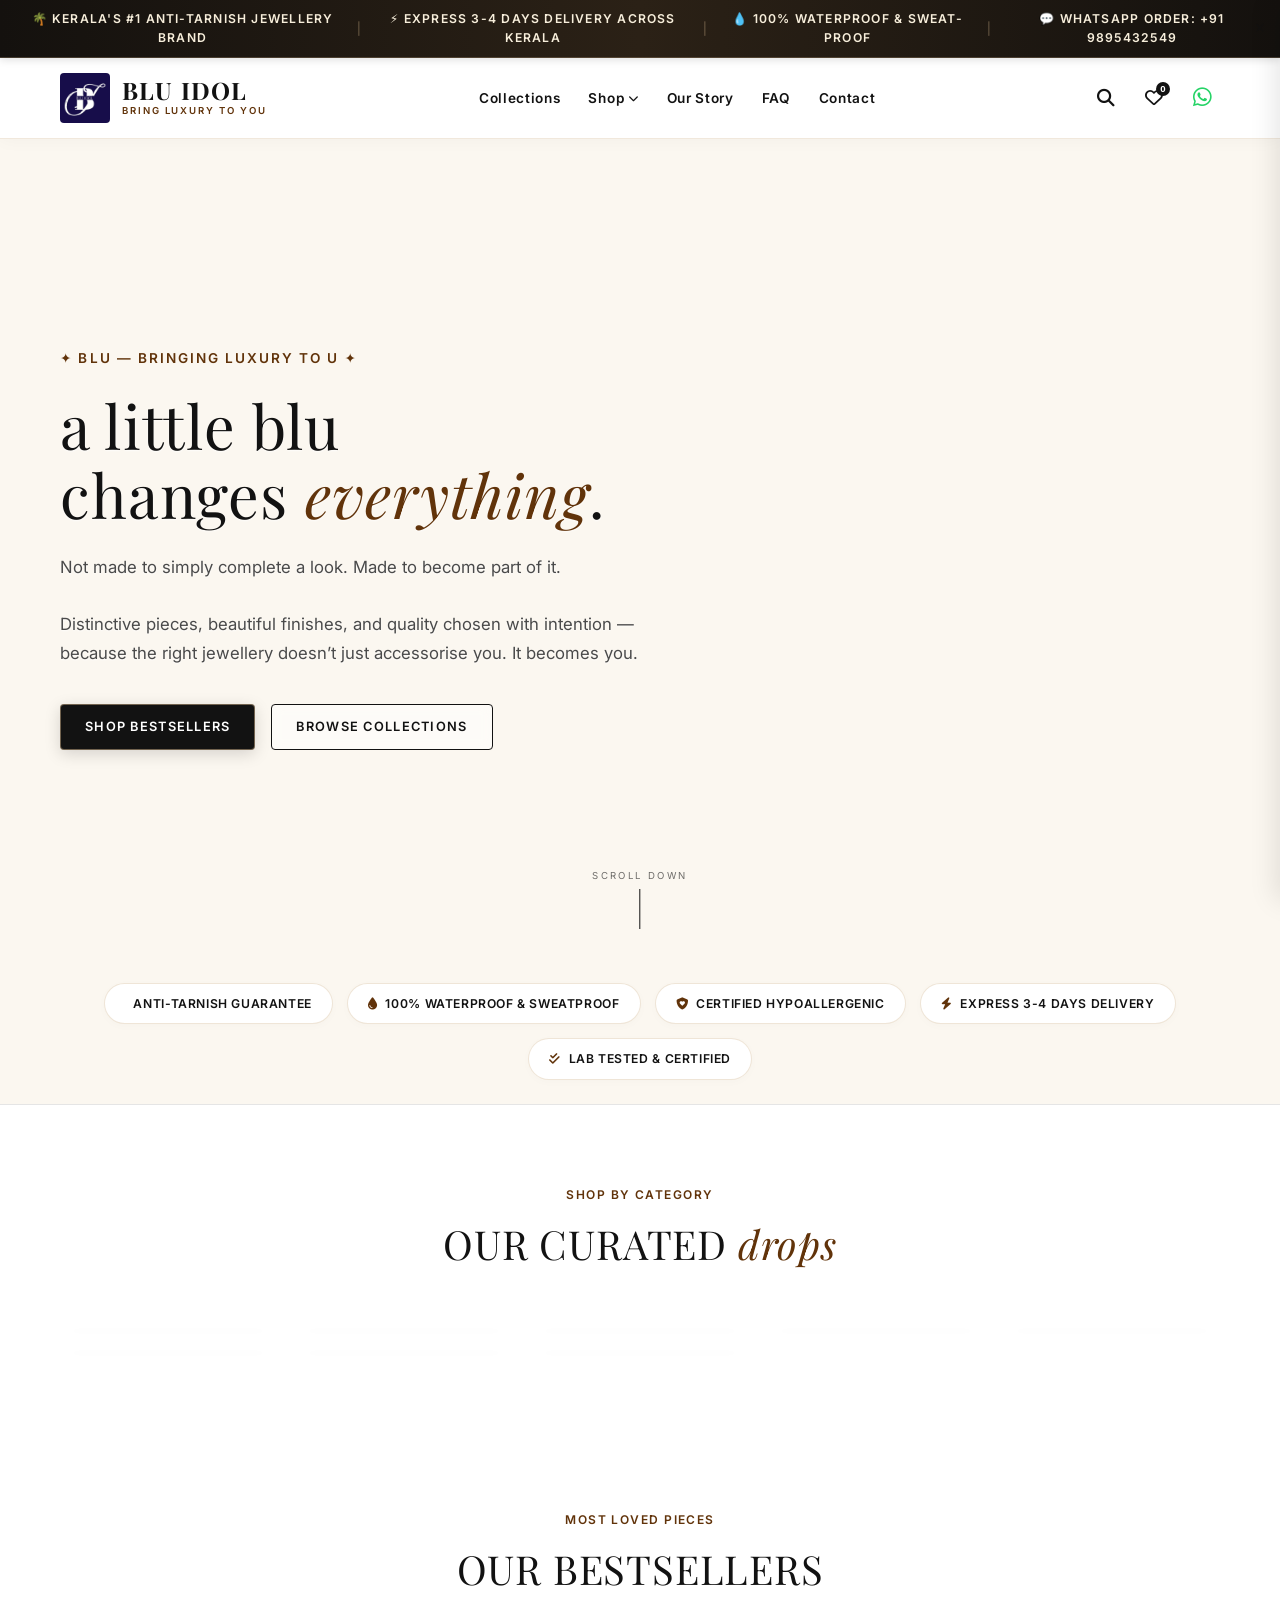
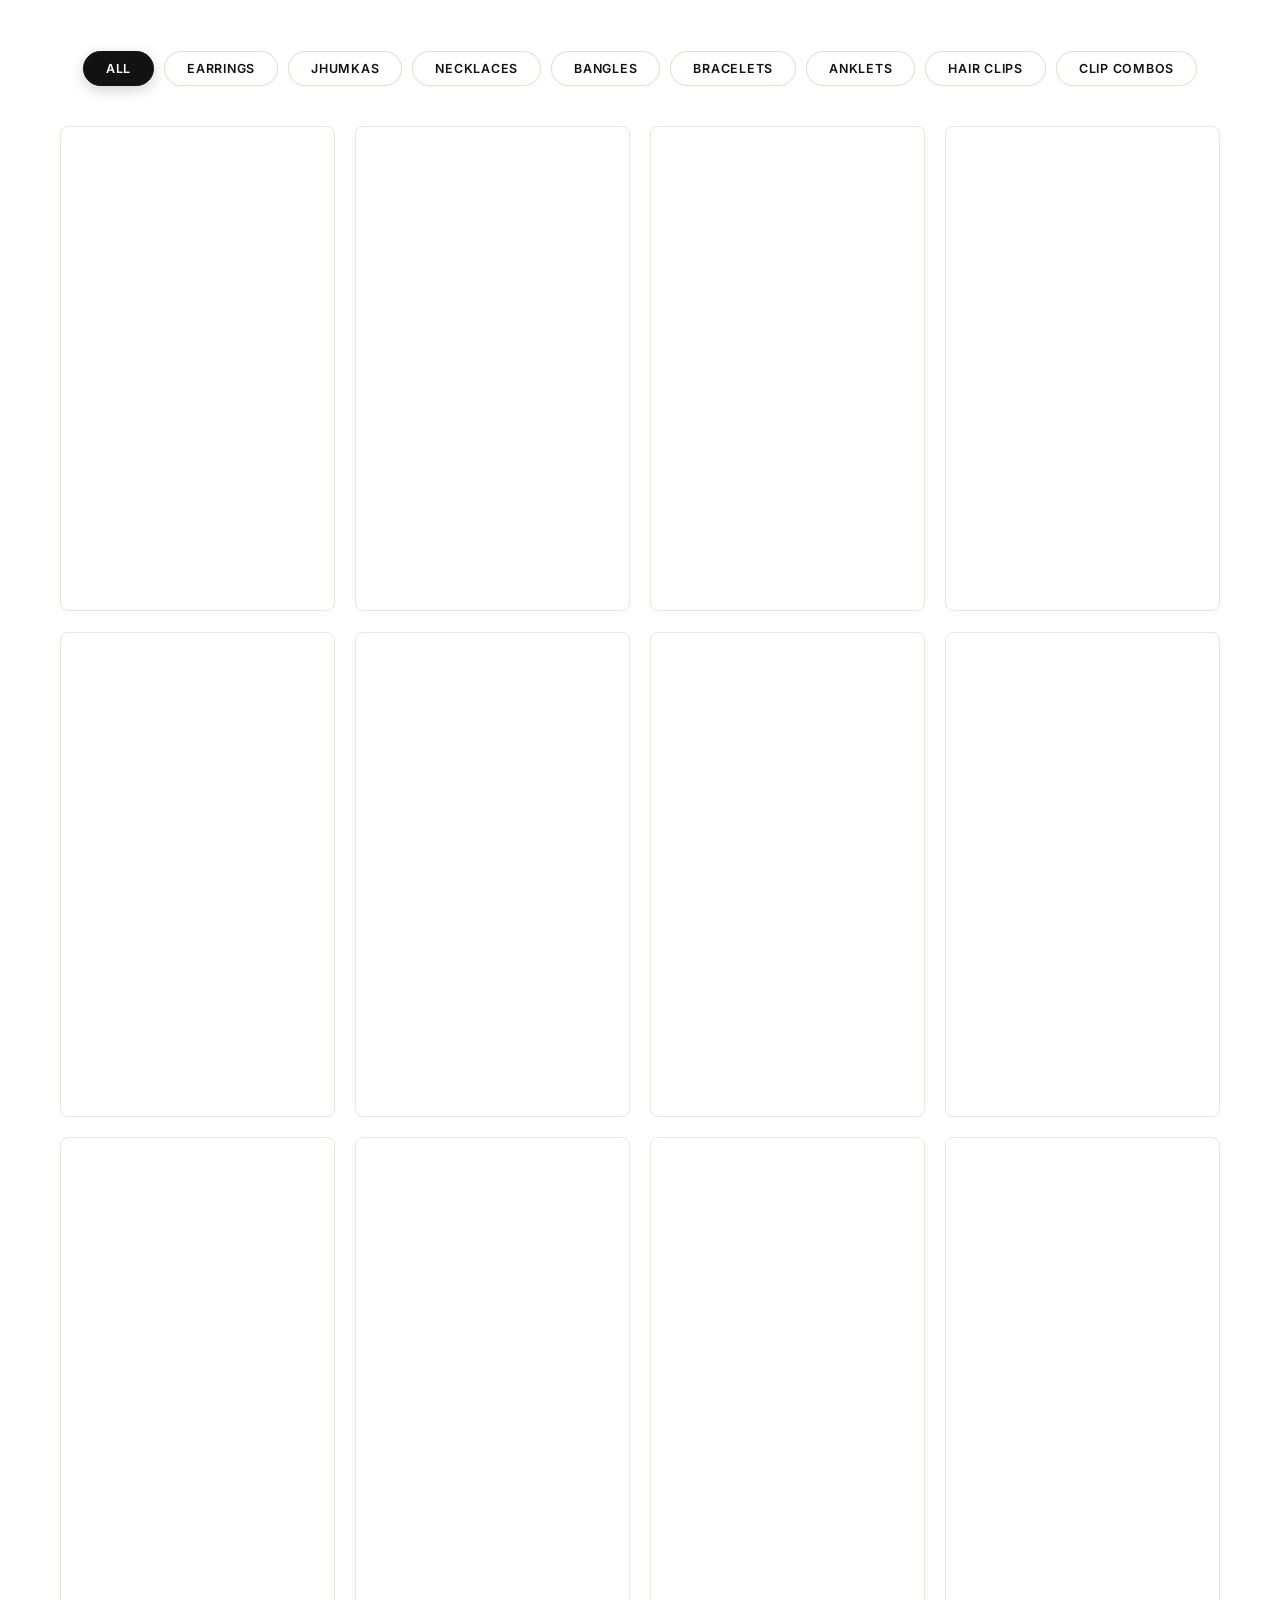
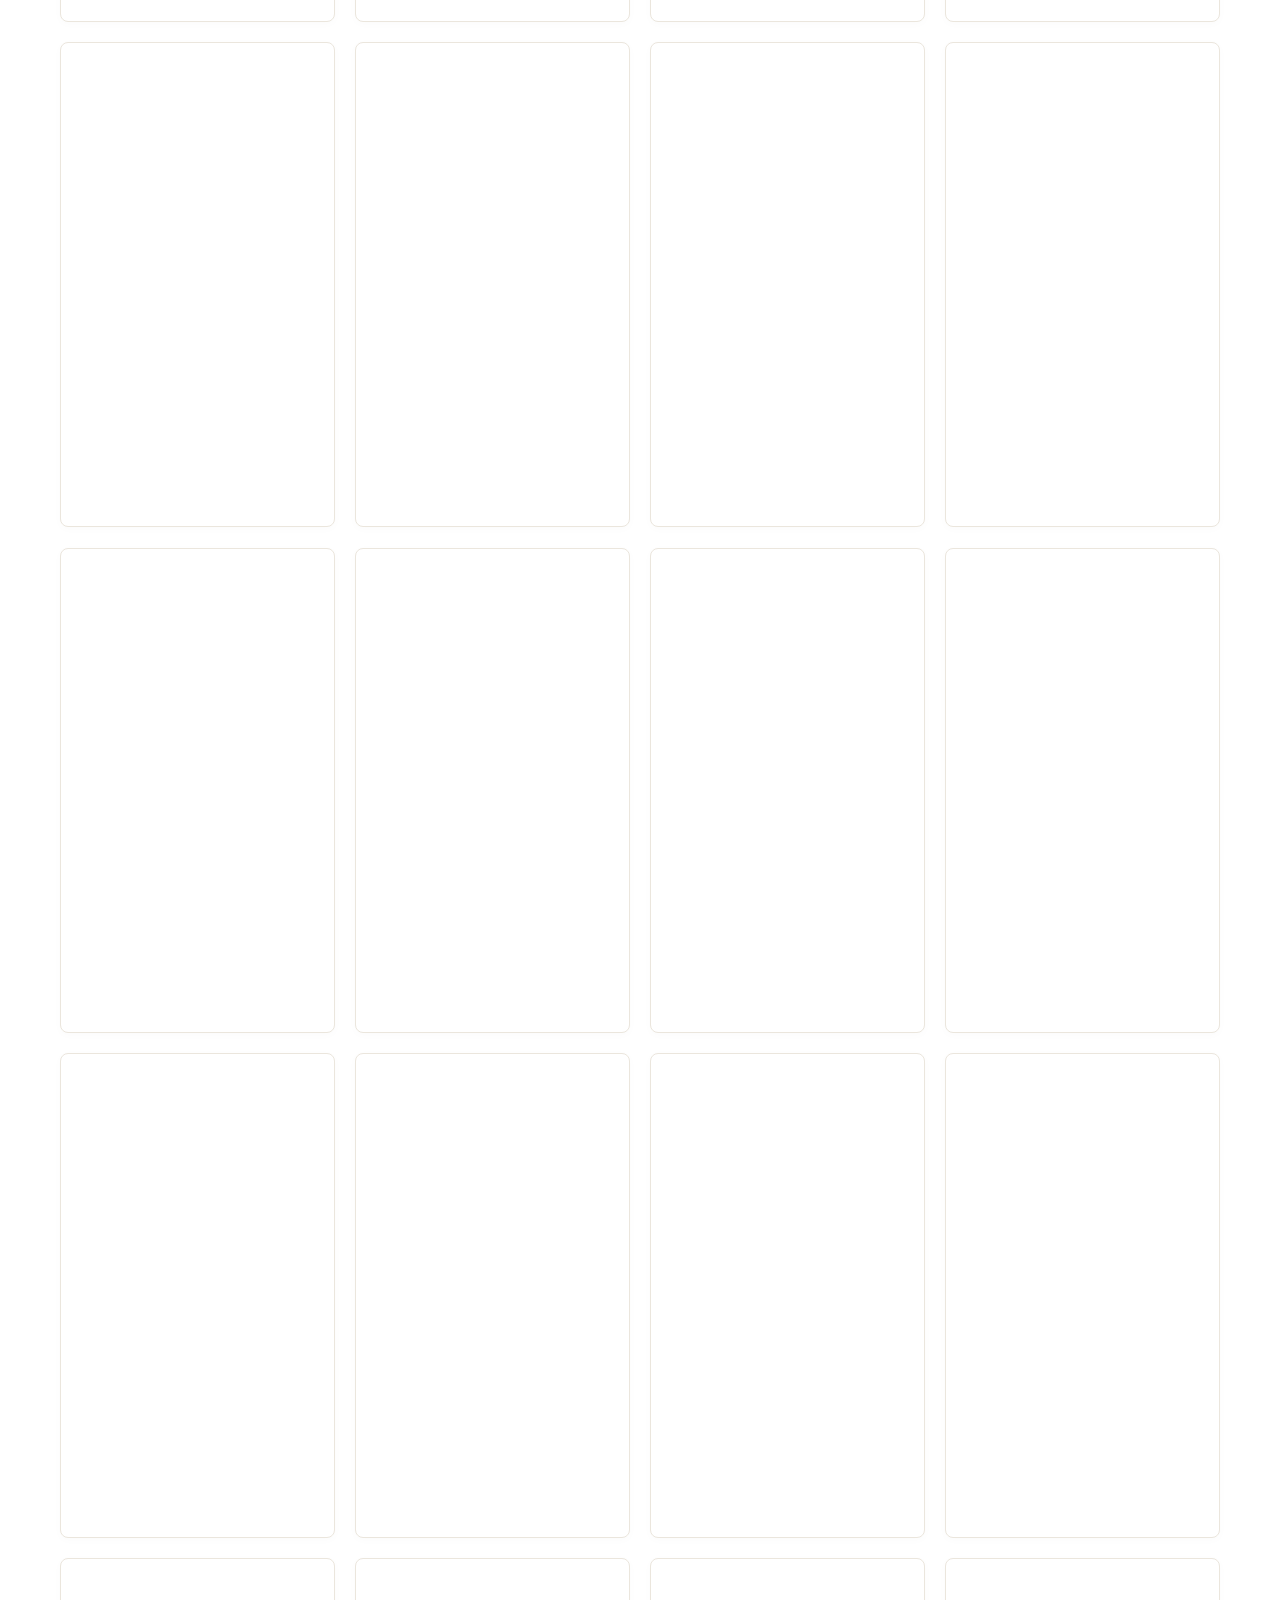
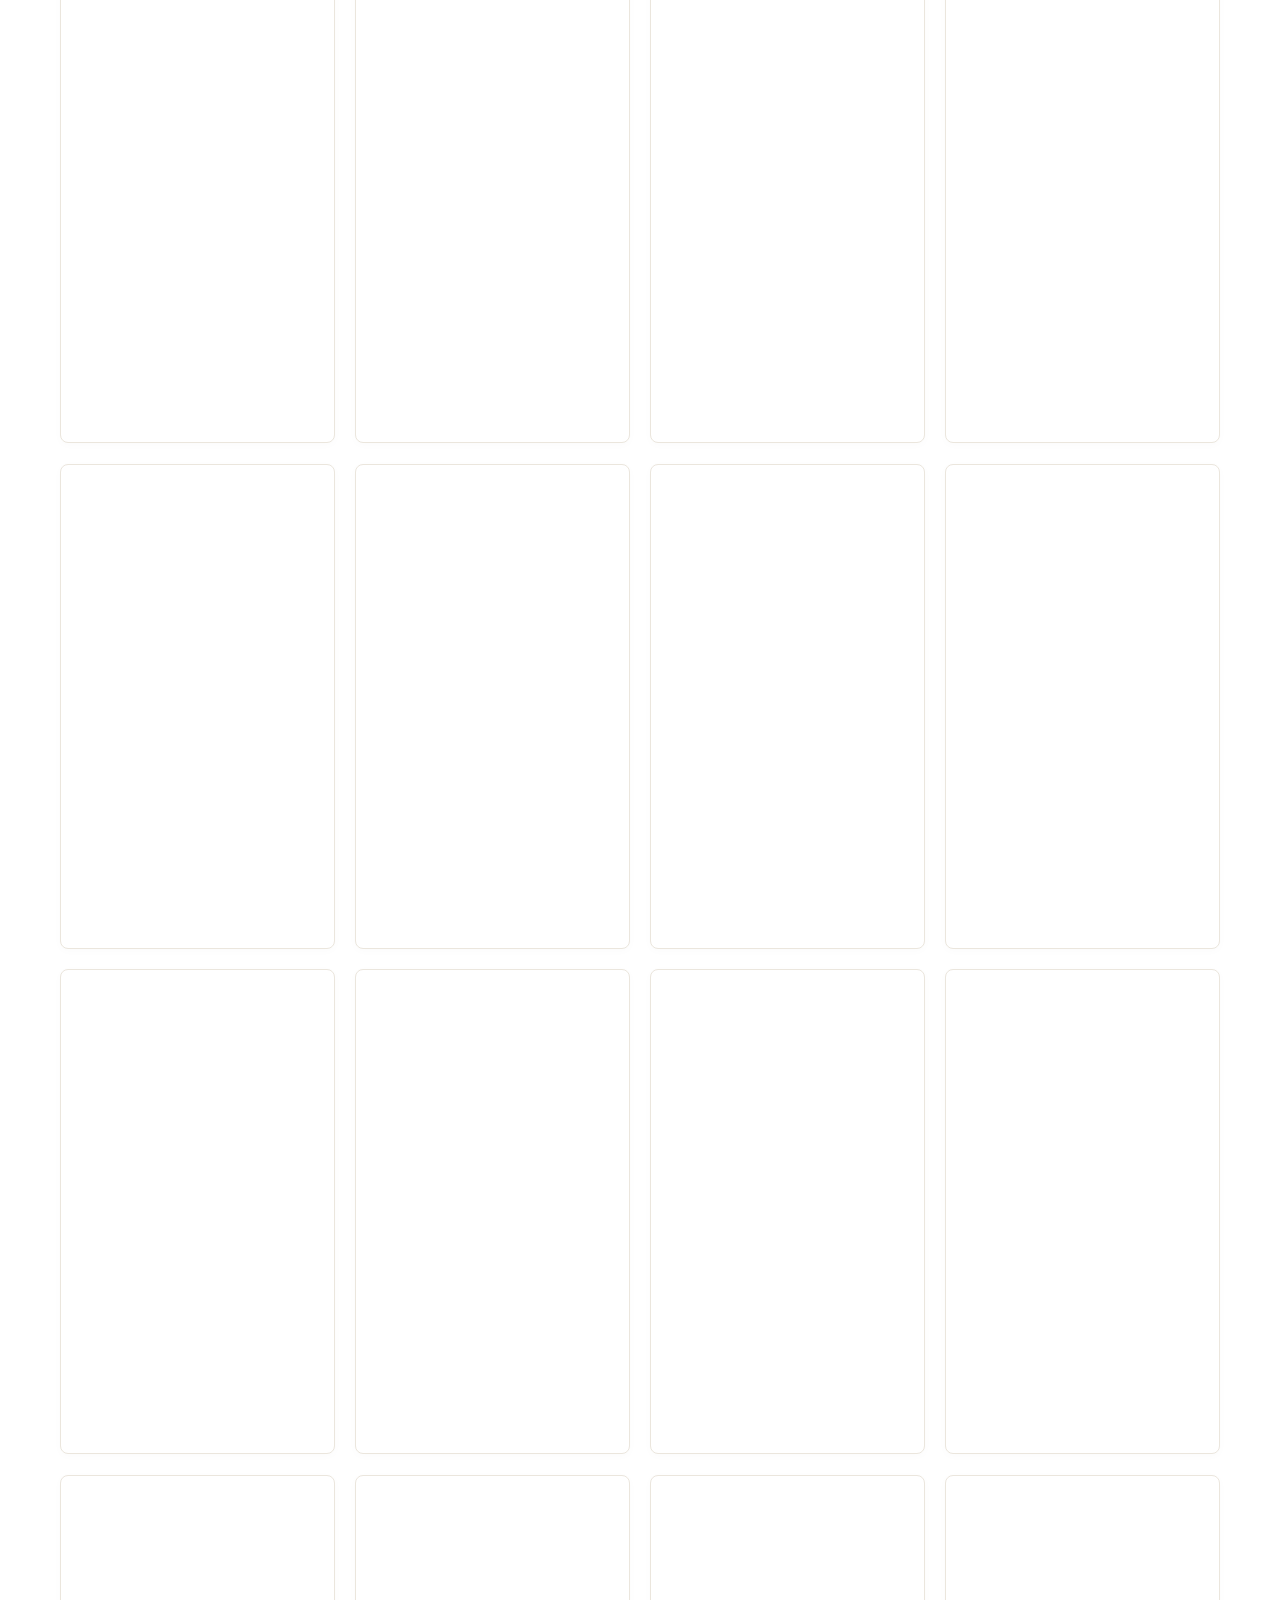
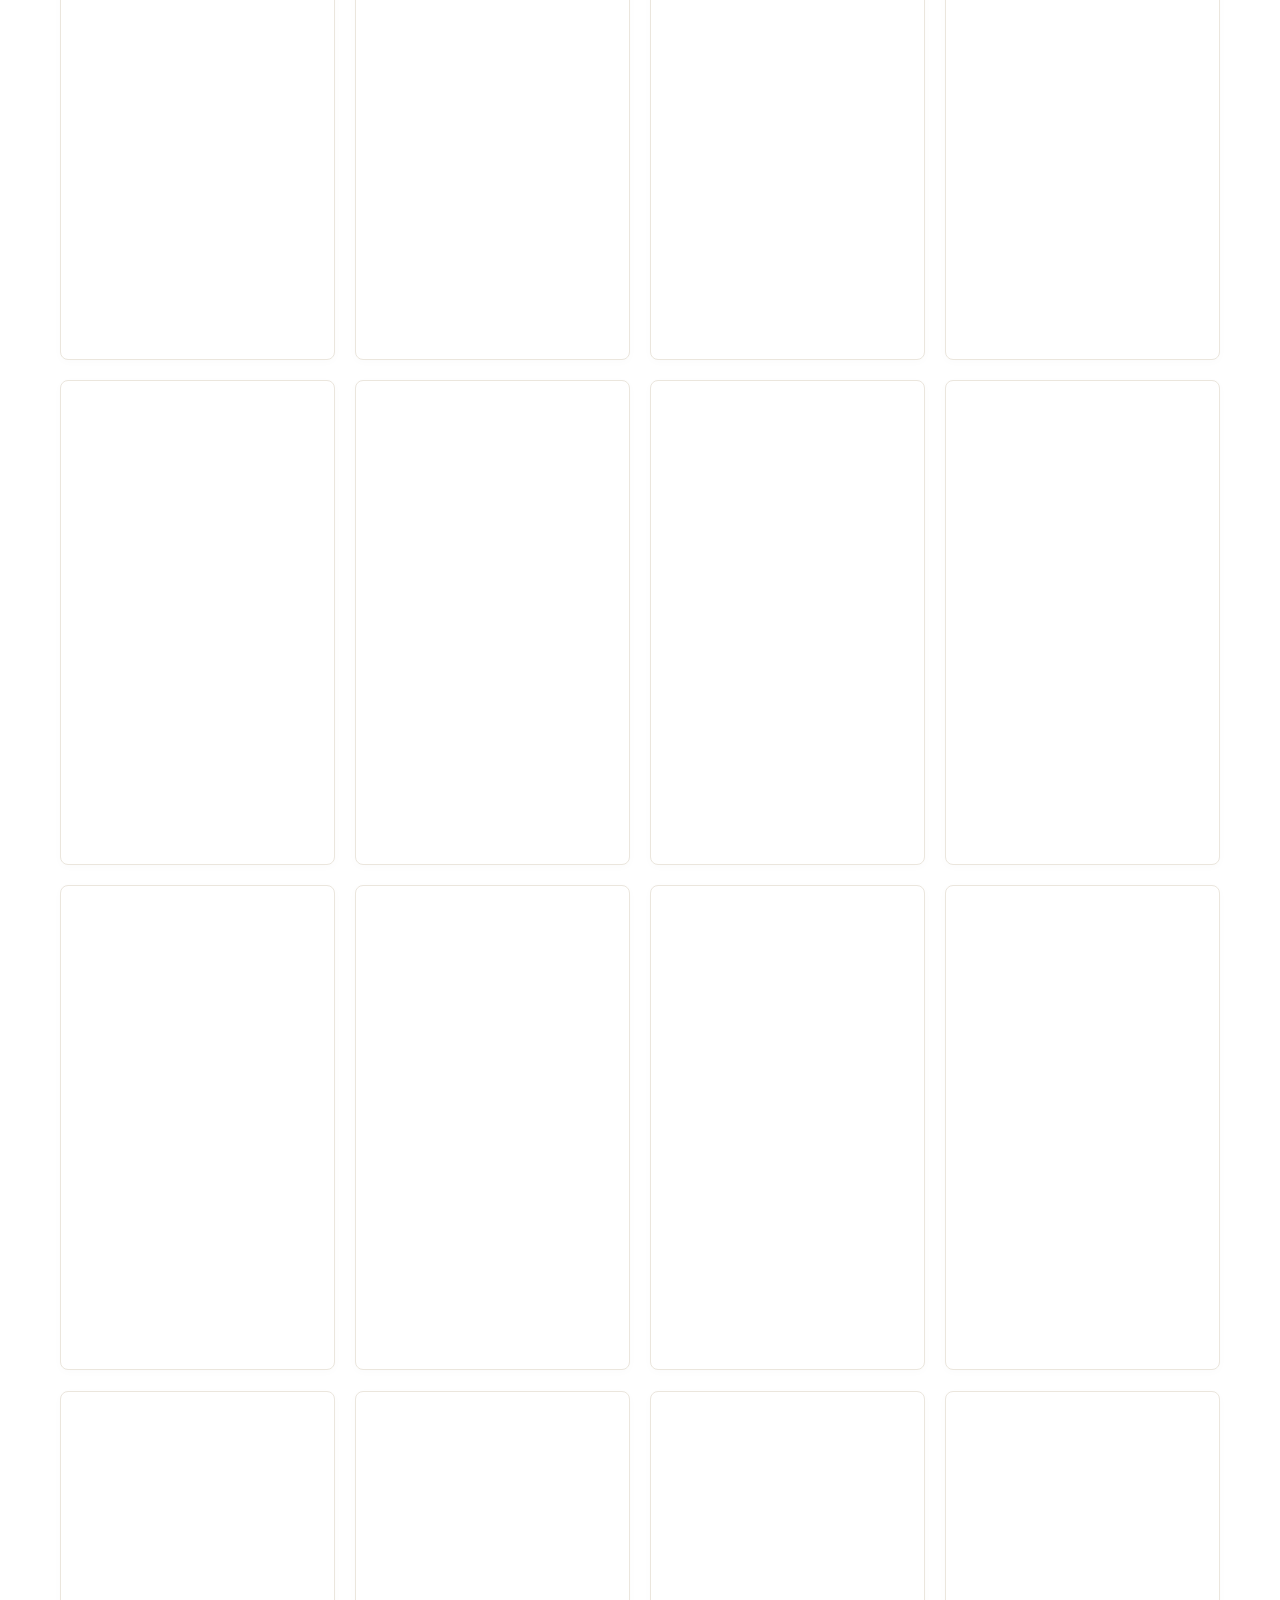
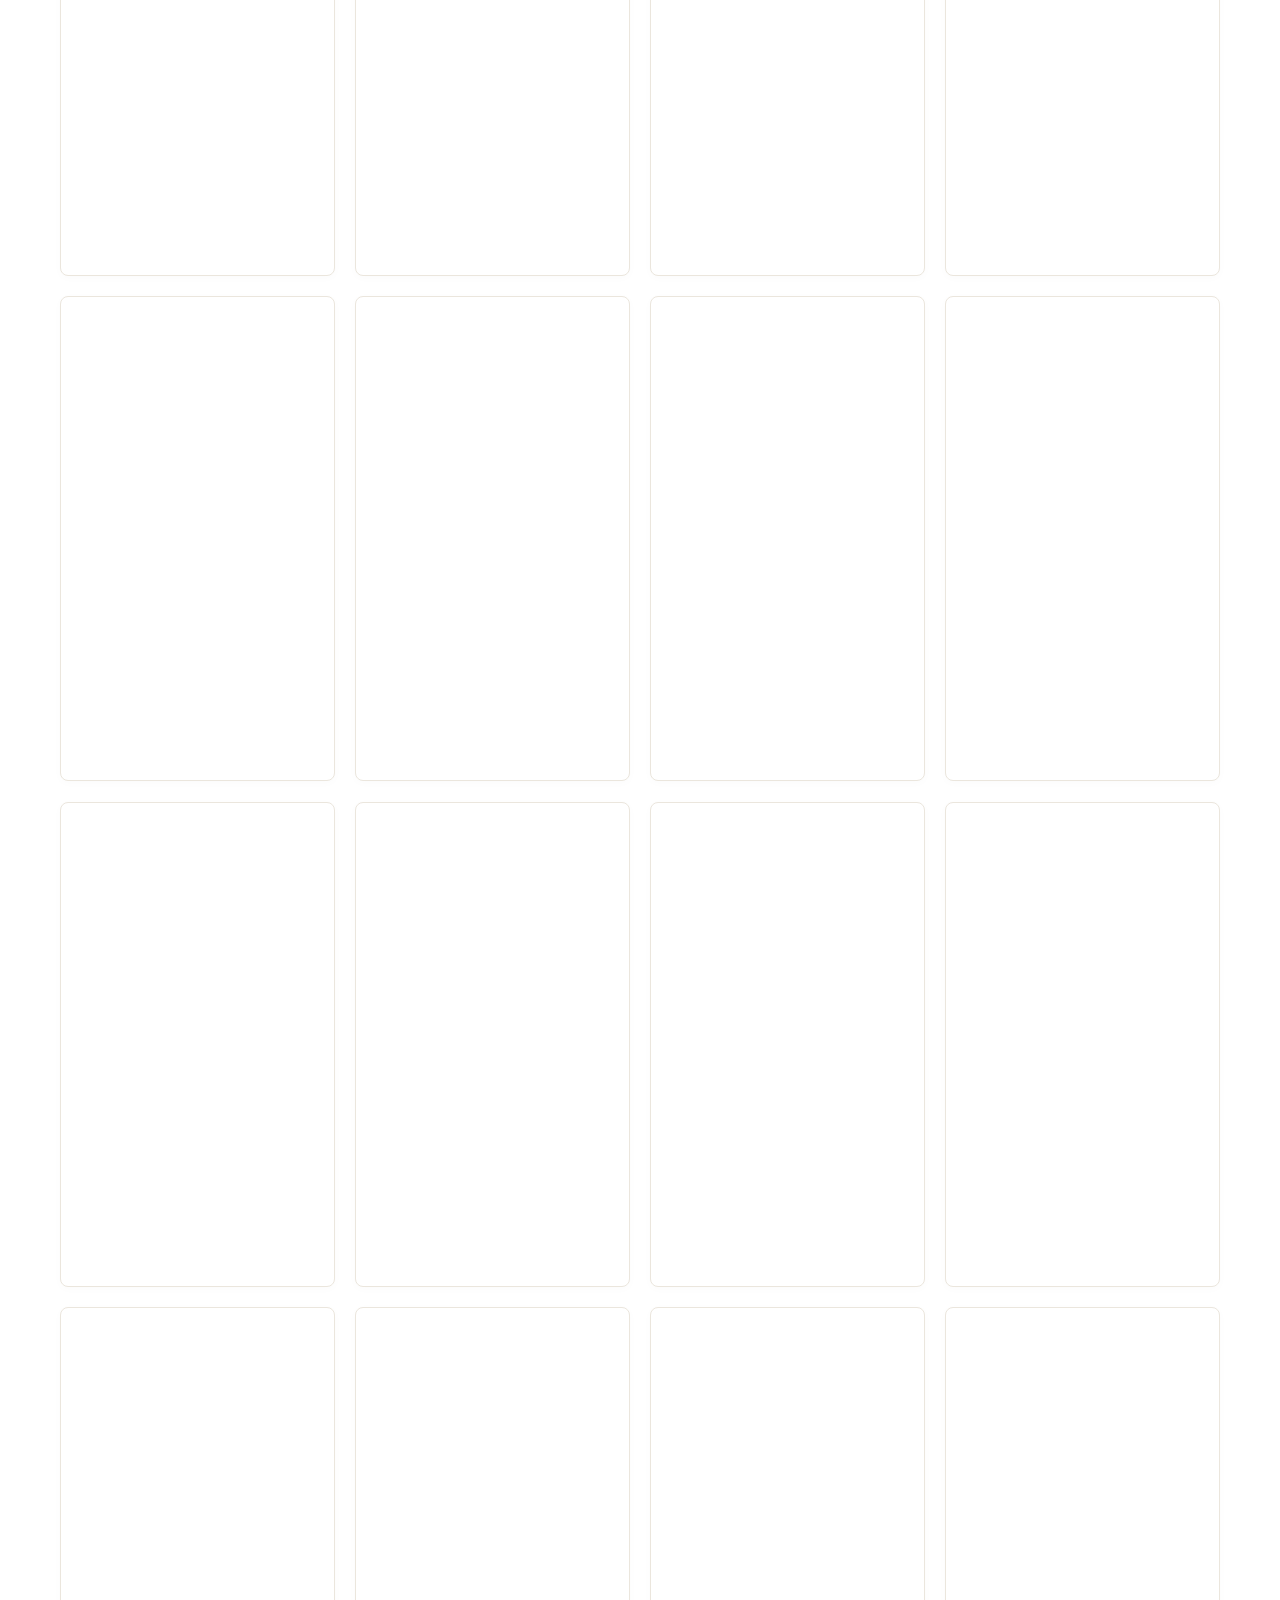
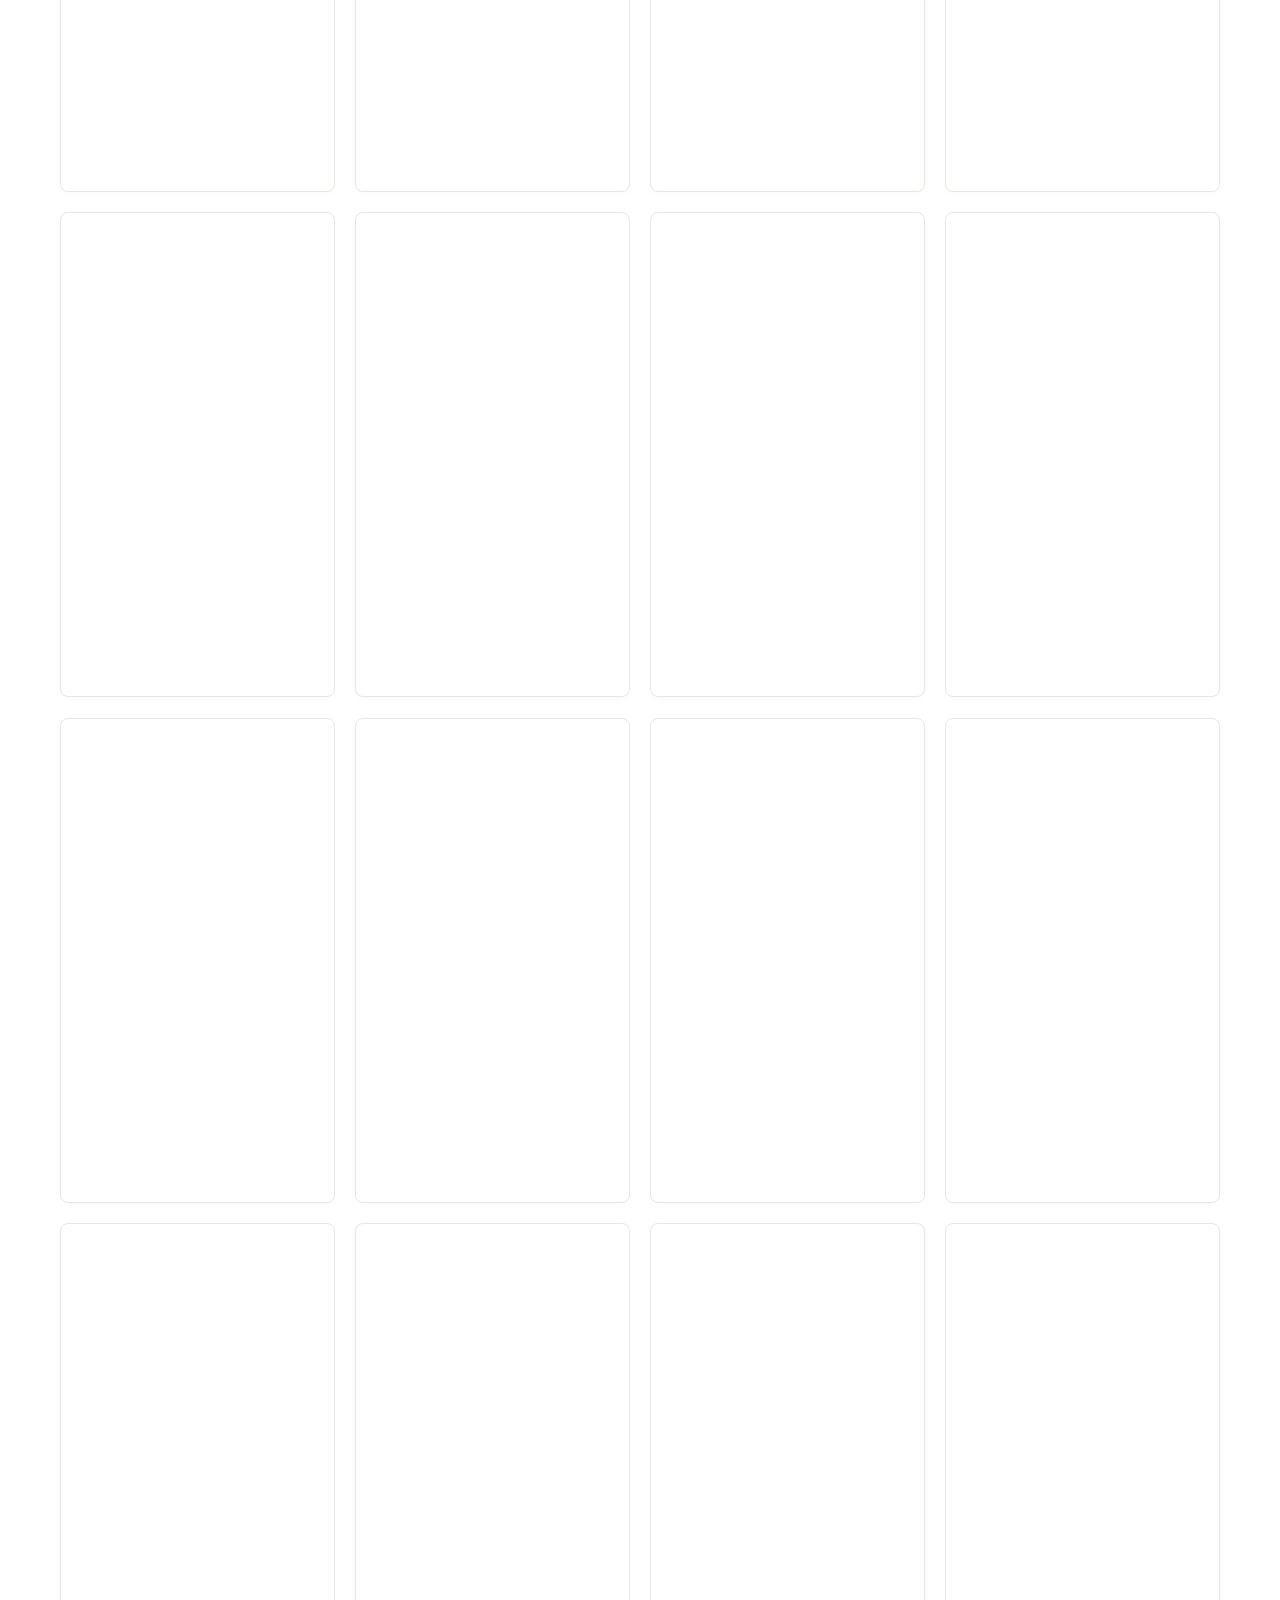
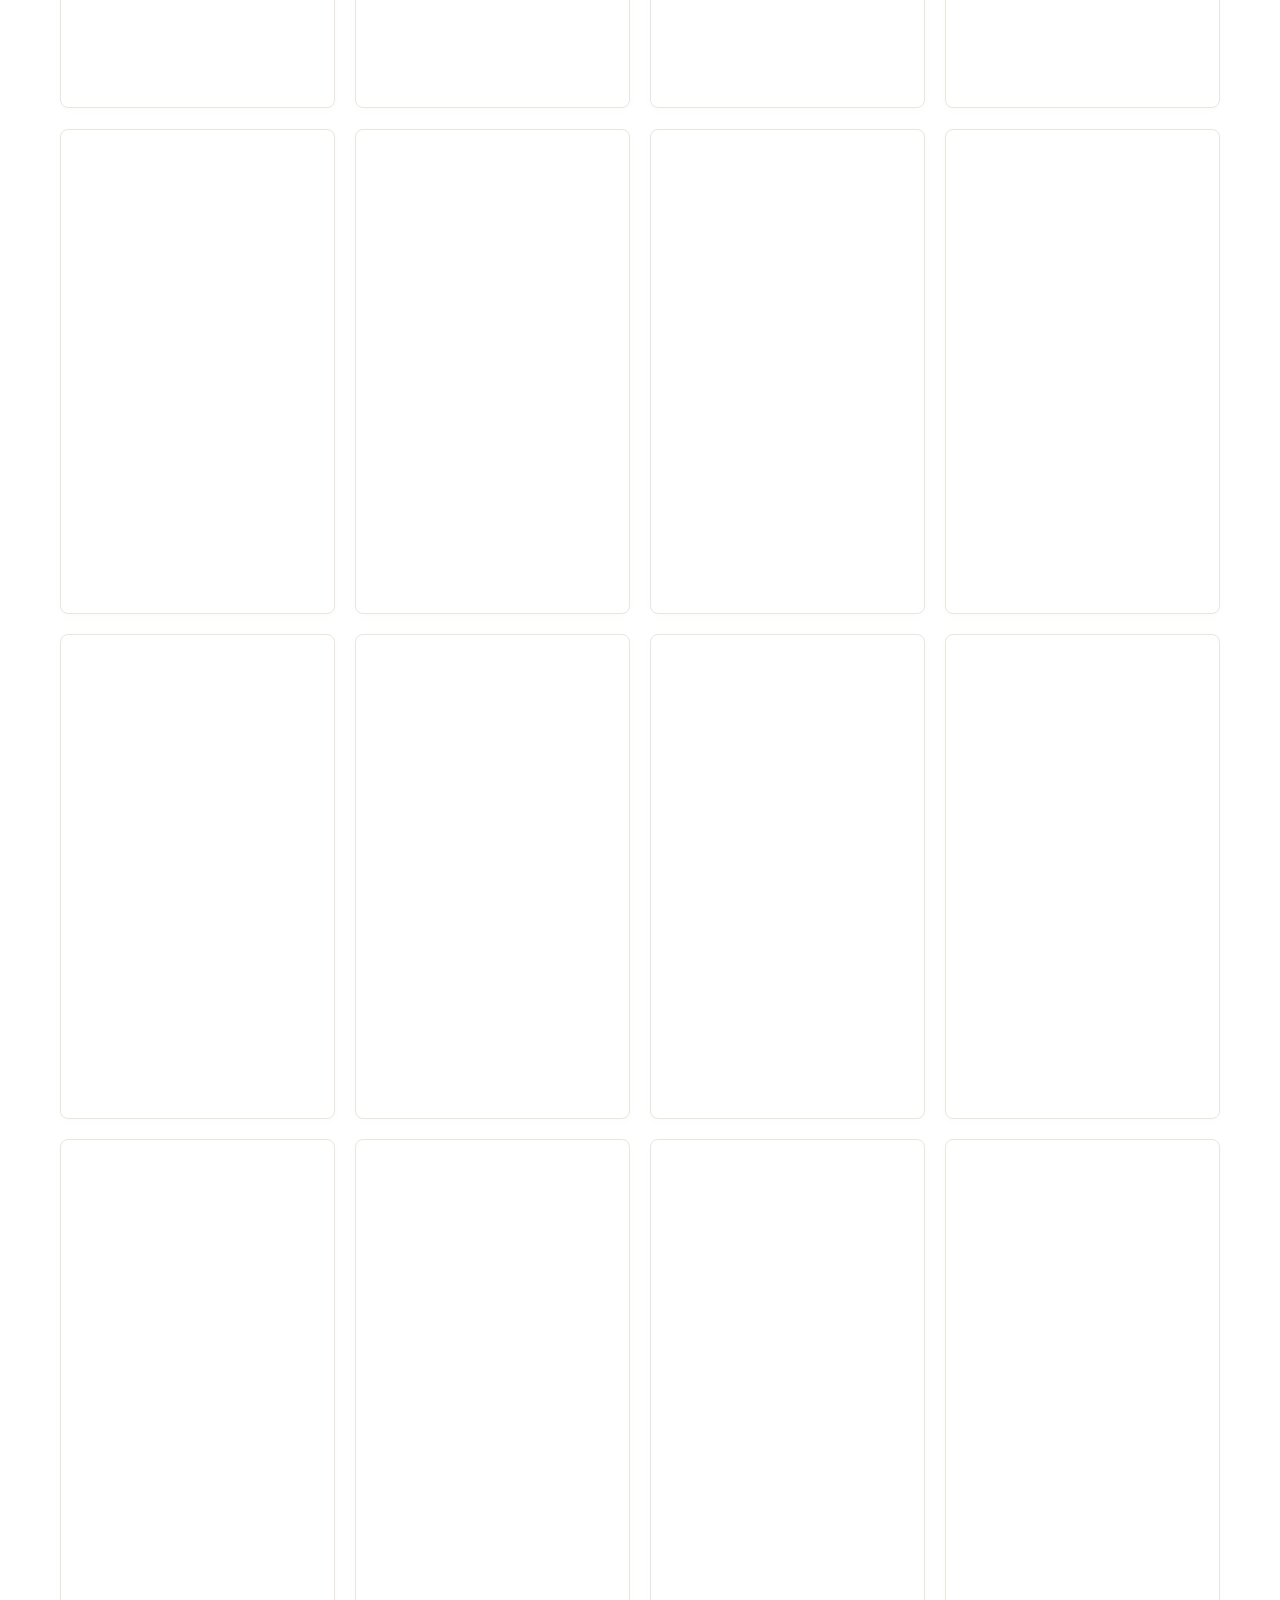
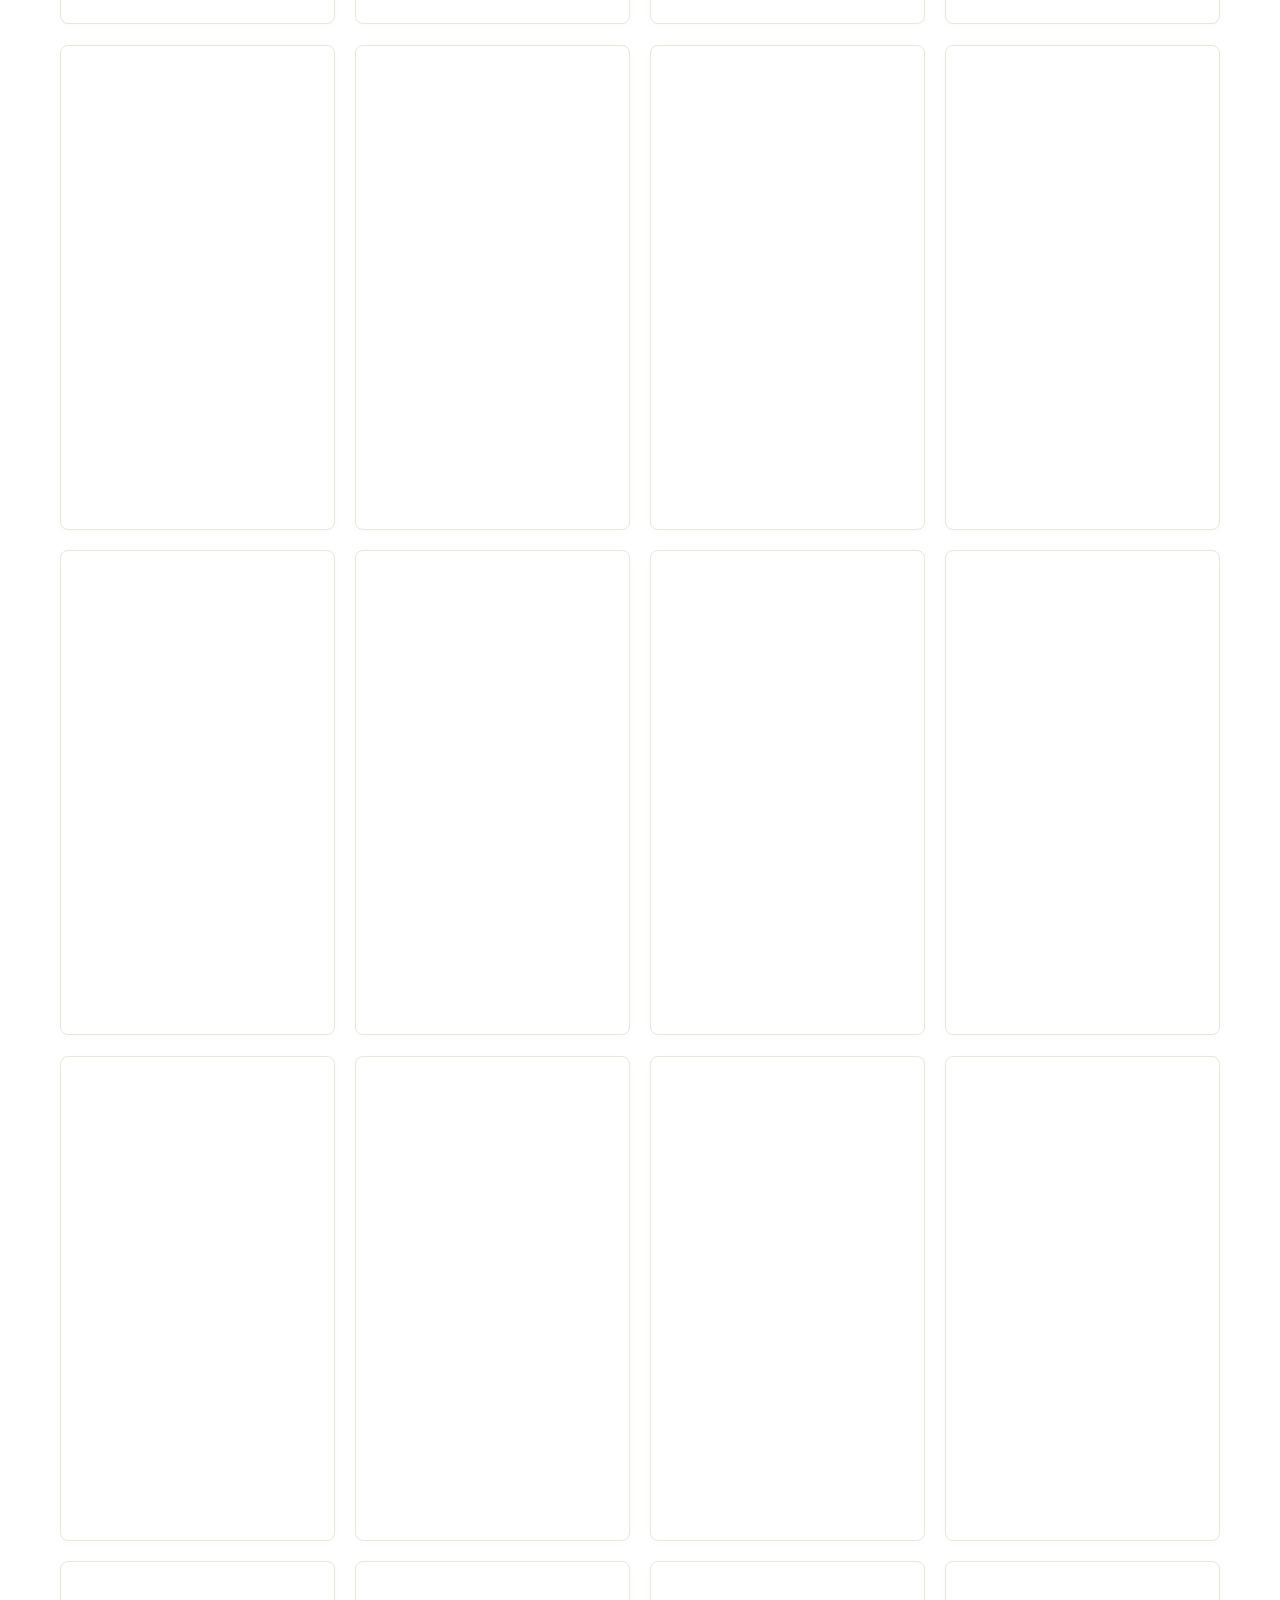
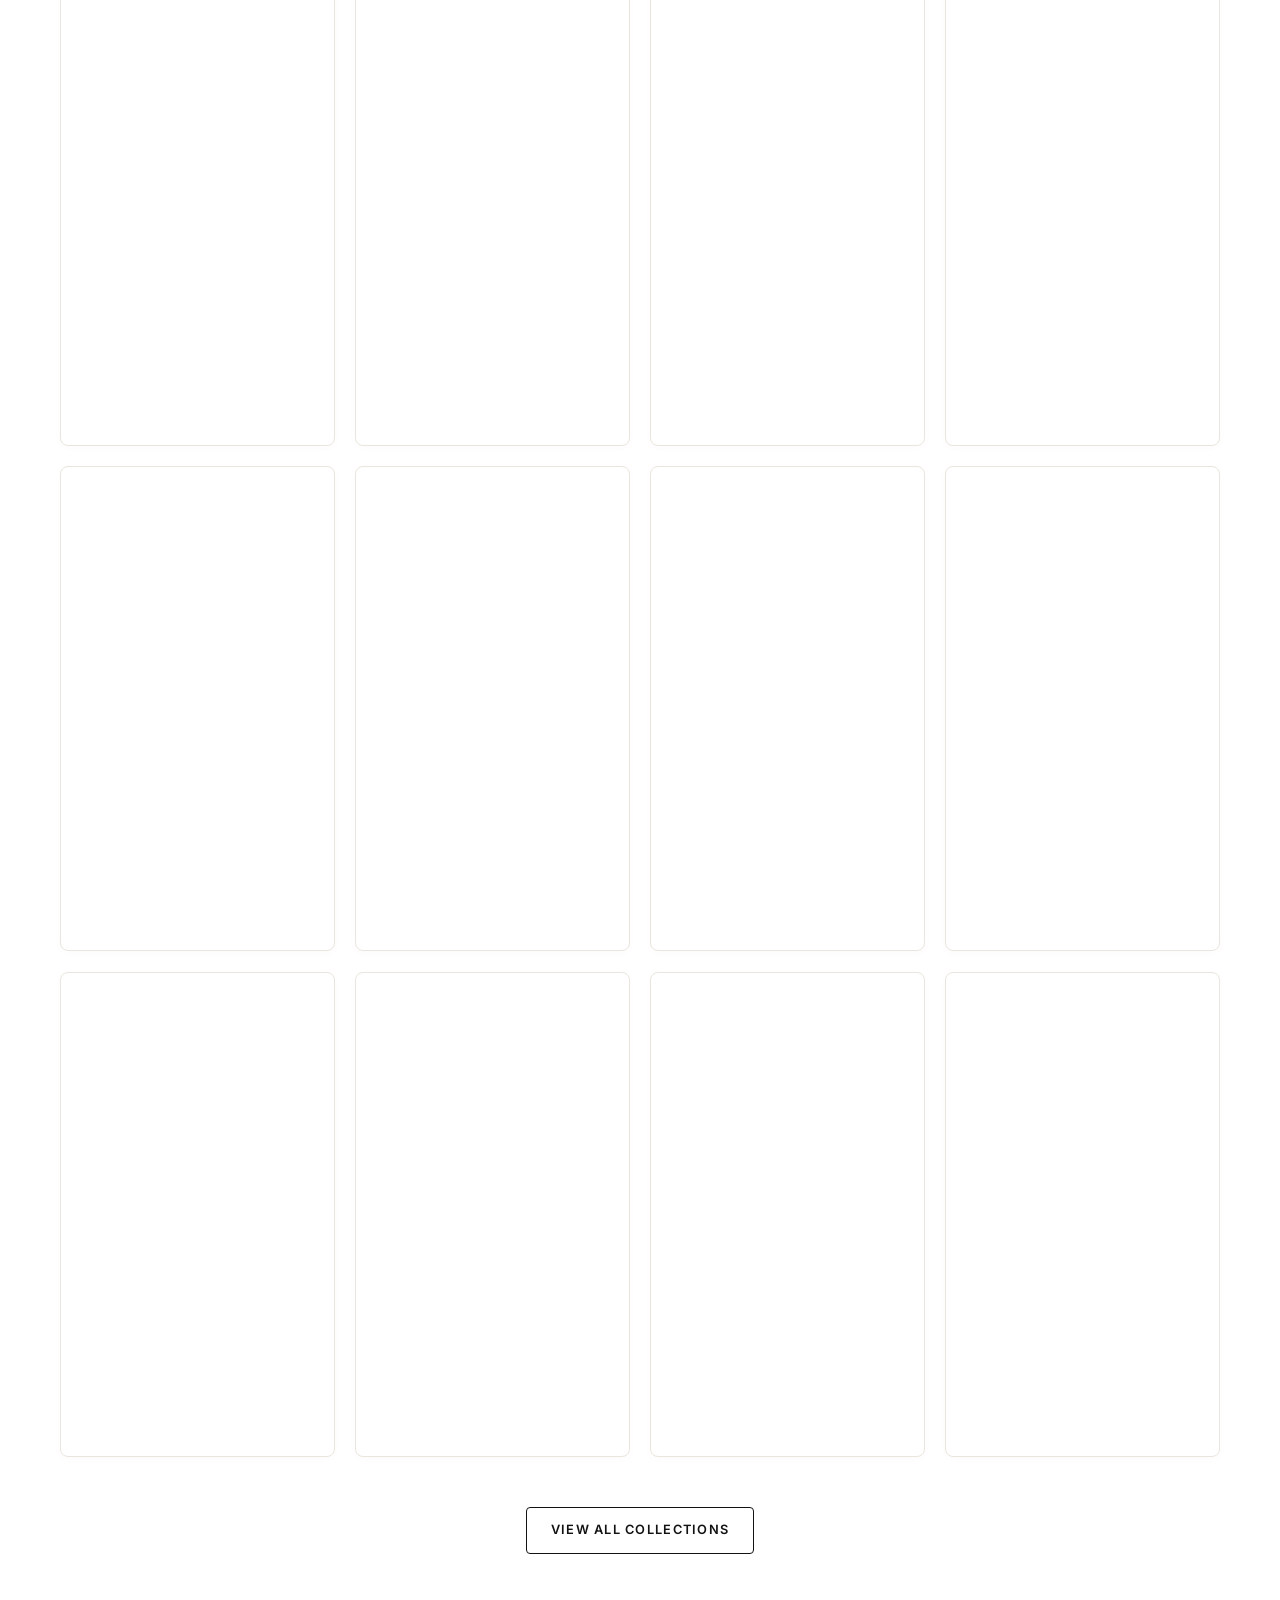
==== commit 20fbe3aa: "feat(catalog): add Antique Goddess Lakshmi Jhumkas Ruby Pink (Product 116) to jhumkas section" ====
--- a/blu idol/index.html
+++ b/blu idol/index.html
@@ -212,7 +212,7 @@
       "@id": "https://www.bluidol.in/#bestsellers",
       "name": "Blu Idol Bestsellers Collection",
       "description": "Curated 18K gold-plated demi-fine jewellery pieces featuring anti-tarnish and waterproof durability.",
-      "numberOfItems": 111,
+      "numberOfItems": 112,
       "itemListElement": [
         {
           "@type": "Product",
@@ -3542,6 +3542,36 @@
             "ratingValue": "5.0",
             "bestRating": "5",
             "ratingCount": "48"
+          }
+        },
+        {
+          "@type": "Product",
+          "position": 112,
+          "name": "Antique Goddess Lakshmi Jhumkas (Ruby Pink)",
+          "image": "https://www.bluidol.in/images/antique-lakshmi-jhumkas-ruby.webp",
+          "description": "Auspicious temple jewellery earrings featuring seated Goddess Lakshmi upon a blooming lotus, accented by a radiant scalloped arc of ruby-pink beaded droplet tassels in antique matte gold finish.",
+          "sku": "BI-JH-116",
+          "brand": {
+            "@type": "Brand",
+            "name": "Blu Idol"
+          },
+          "offers": {
+            "@type": "Offer",
+            "url": "https://www.bluidol.in/#shop",
+            "priceCurrency": "INR",
+            "price": "45",
+            "priceValidUntil": "2027-12-31",
+            "availability": "https://schema.org/InStock",
+            "itemCondition": "https://schema.org/NewCondition",
+            "seller": {
+              "@id": "https://www.bluidol.in/#organization"
+            }
+          },
+          "aggregateRating": {
+            "@type": "AggregateRating",
+            "ratingValue": "5.0",
+            "bestRating": "5",
+            "ratingCount": "52"
           }
         }
       ]
@@ -7848,6 +7878,41 @@
               <span class="price-off">54% off</span>
             </div>
             <a href="https://wa.me/919895432549?text=Hi%20Blu%20Idol%2C%20I%20would%20like%20to%20enquire%20about%3A%0A*Oxidised%20Gold-Plated%20Rhombus%20Pearl%20Jhumkas%20(Jet%20Black)*%20(%E2%82%B9185)%0Ahttps%3A%2F%2Fwww.bluidol.in%2F%23product-115" target="_blank" rel="noopener" class="btn btn-whatsapp" id="wa-order-115" data-product="115">
+              <i class="fa-brands fa-whatsapp"></i> Order on WhatsApp
+            </a>
+          </div>
+        </div>
+
+        <!-- Product 116 -->
+        <div class="product-card" id="product-116" data-category="jhumkas earrings">
+          <div class="product-img-wrap">
+            <img src="images/antique-lakshmi-jhumkas-ruby.webp" alt="Antique Goddess Lakshmi Jhumkas (Ruby Pink)" loading="lazy" decoding="async" width="300" height="300">
+            <div class="product-badges">
+              <span class="badge-best">Trending</span>
+            </div>
+            <div class="product-actions">
+              <button class="product-wishlist" aria-label="Add to wishlist" data-product="116" id="wish-116">
+                <i class="fa-regular fa-heart"></i>
+              </button>
+              <button class="product-quick" aria-label="Quick view" data-product="116" id="quick-116">
+                <i class="fa fa-eye"></i>
+              </button>
+            </div>
+          </div>
+          <div class="product-info">
+            <p class="product-category">Jhumkas</p>
+            <h3 class="product-name">Antique Goddess Lakshmi Jhumkas (Ruby Pink)</h3>
+            <div class="product-stars">
+              <i class="fa fa-star"></i><i class="fa fa-star"></i><i class="fa fa-star"></i>
+              <i class="fa fa-star"></i><i class="fa fa-star"></i>
+              <span>(52)</span>
+            </div>
+            <div class="product-price-row">
+              <span class="price-current">₹45</span>
+              <span class="price-original">₹99</span>
+              <span class="price-off">55% off</span>
+            </div>
+            <a href="https://wa.me/919895432549?text=Hi%20Blu%20Idol%2C%20I%20would%20like%20to%20enquire%20about%3A%0A*Antique%20Goddess%20Lakshmi%20Jhumkas%20(Ruby%20Pink)*%20(%E2%82%B945)%0Ahttps%3A%2F%2Fwww.bluidol.in%2F%23product-116" target="_blank" rel="noopener" class="btn btn-whatsapp" id="wa-order-116" data-product="116">
               <i class="fa-brands fa-whatsapp"></i> Order on WhatsApp
             </a>
           </div>
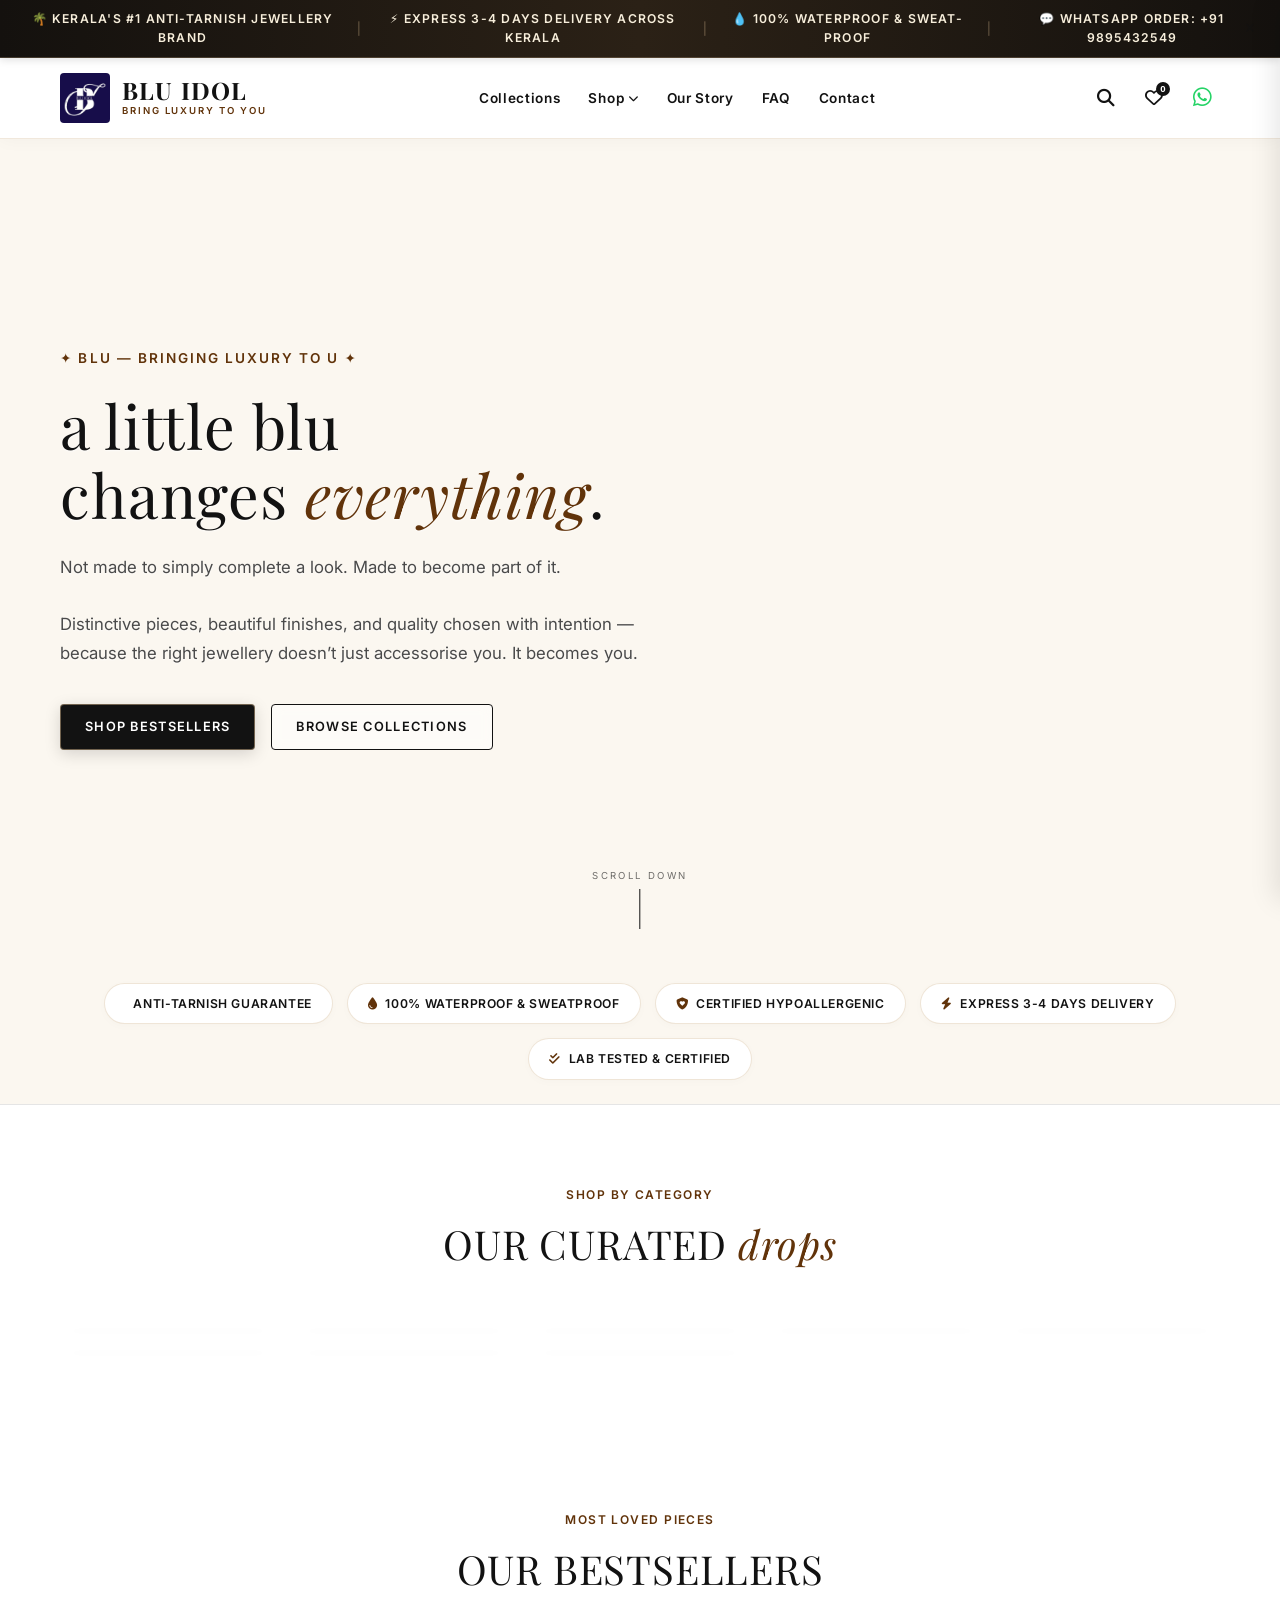
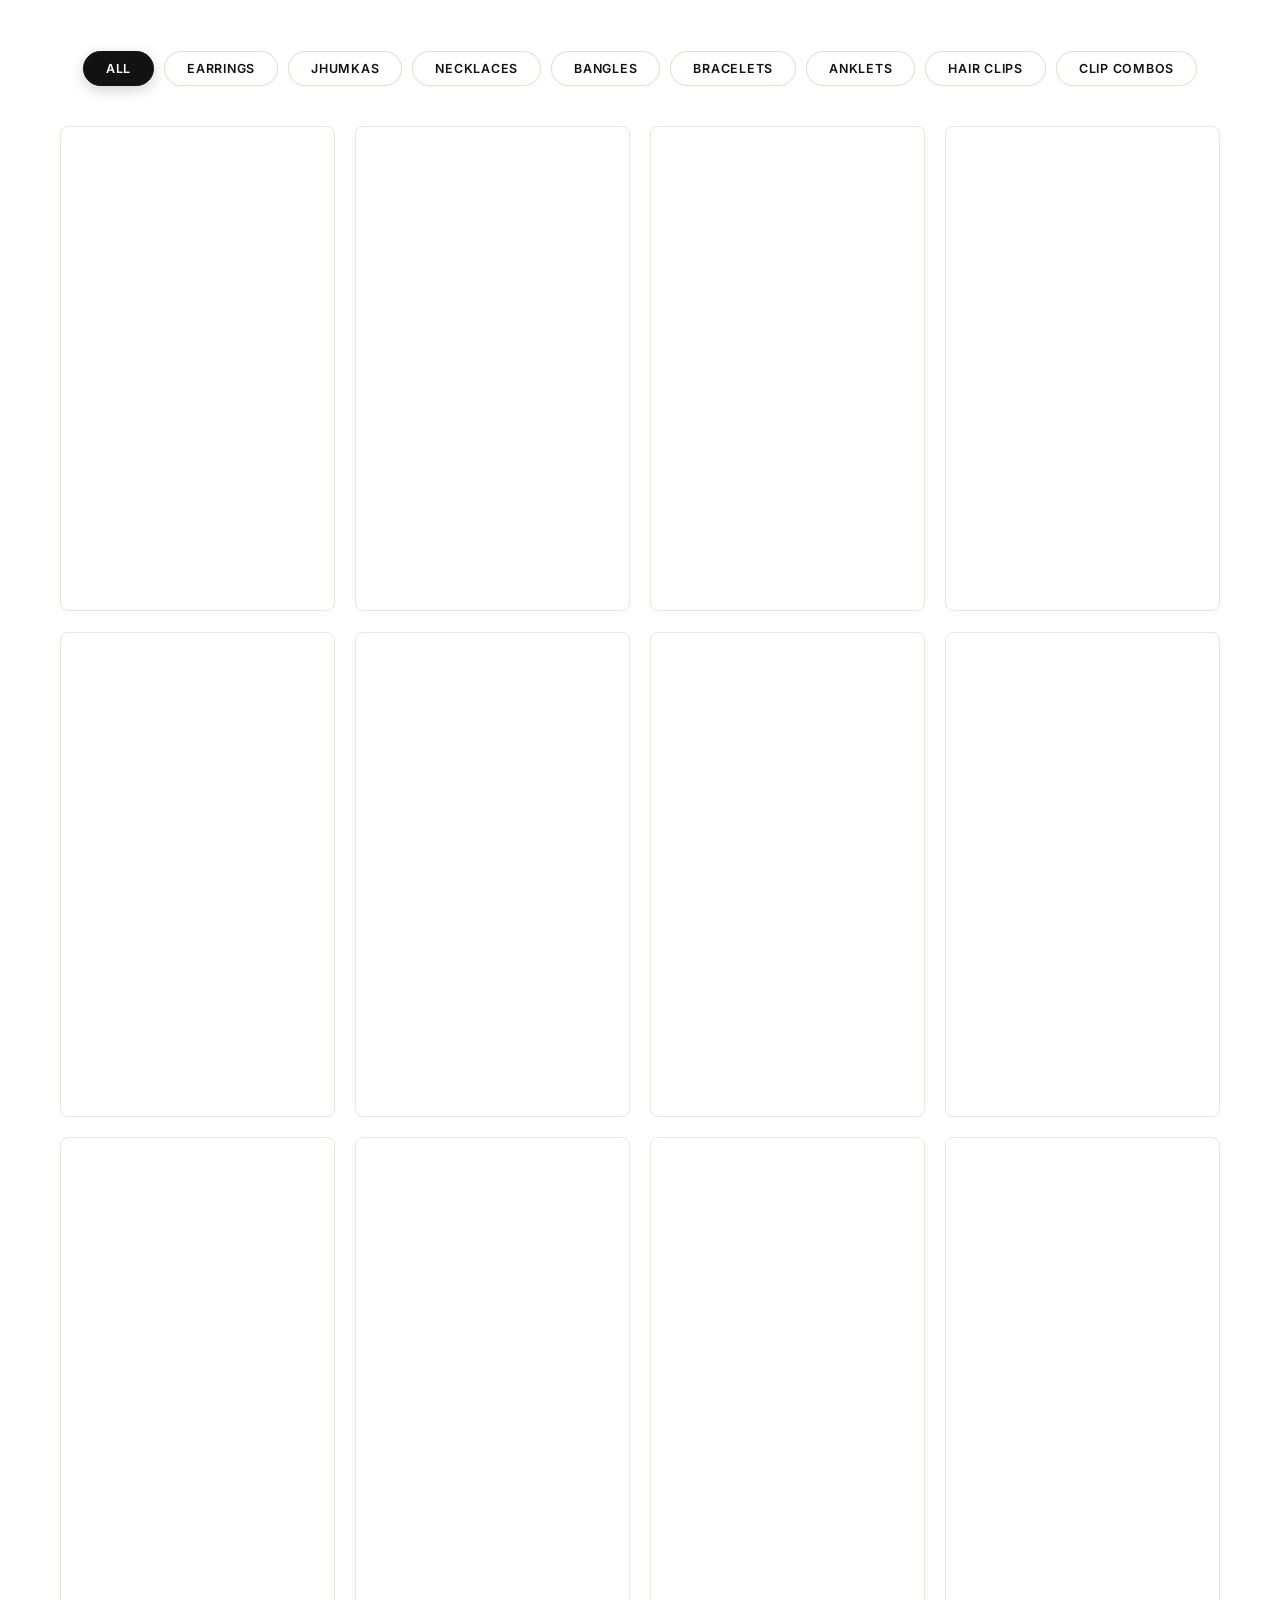
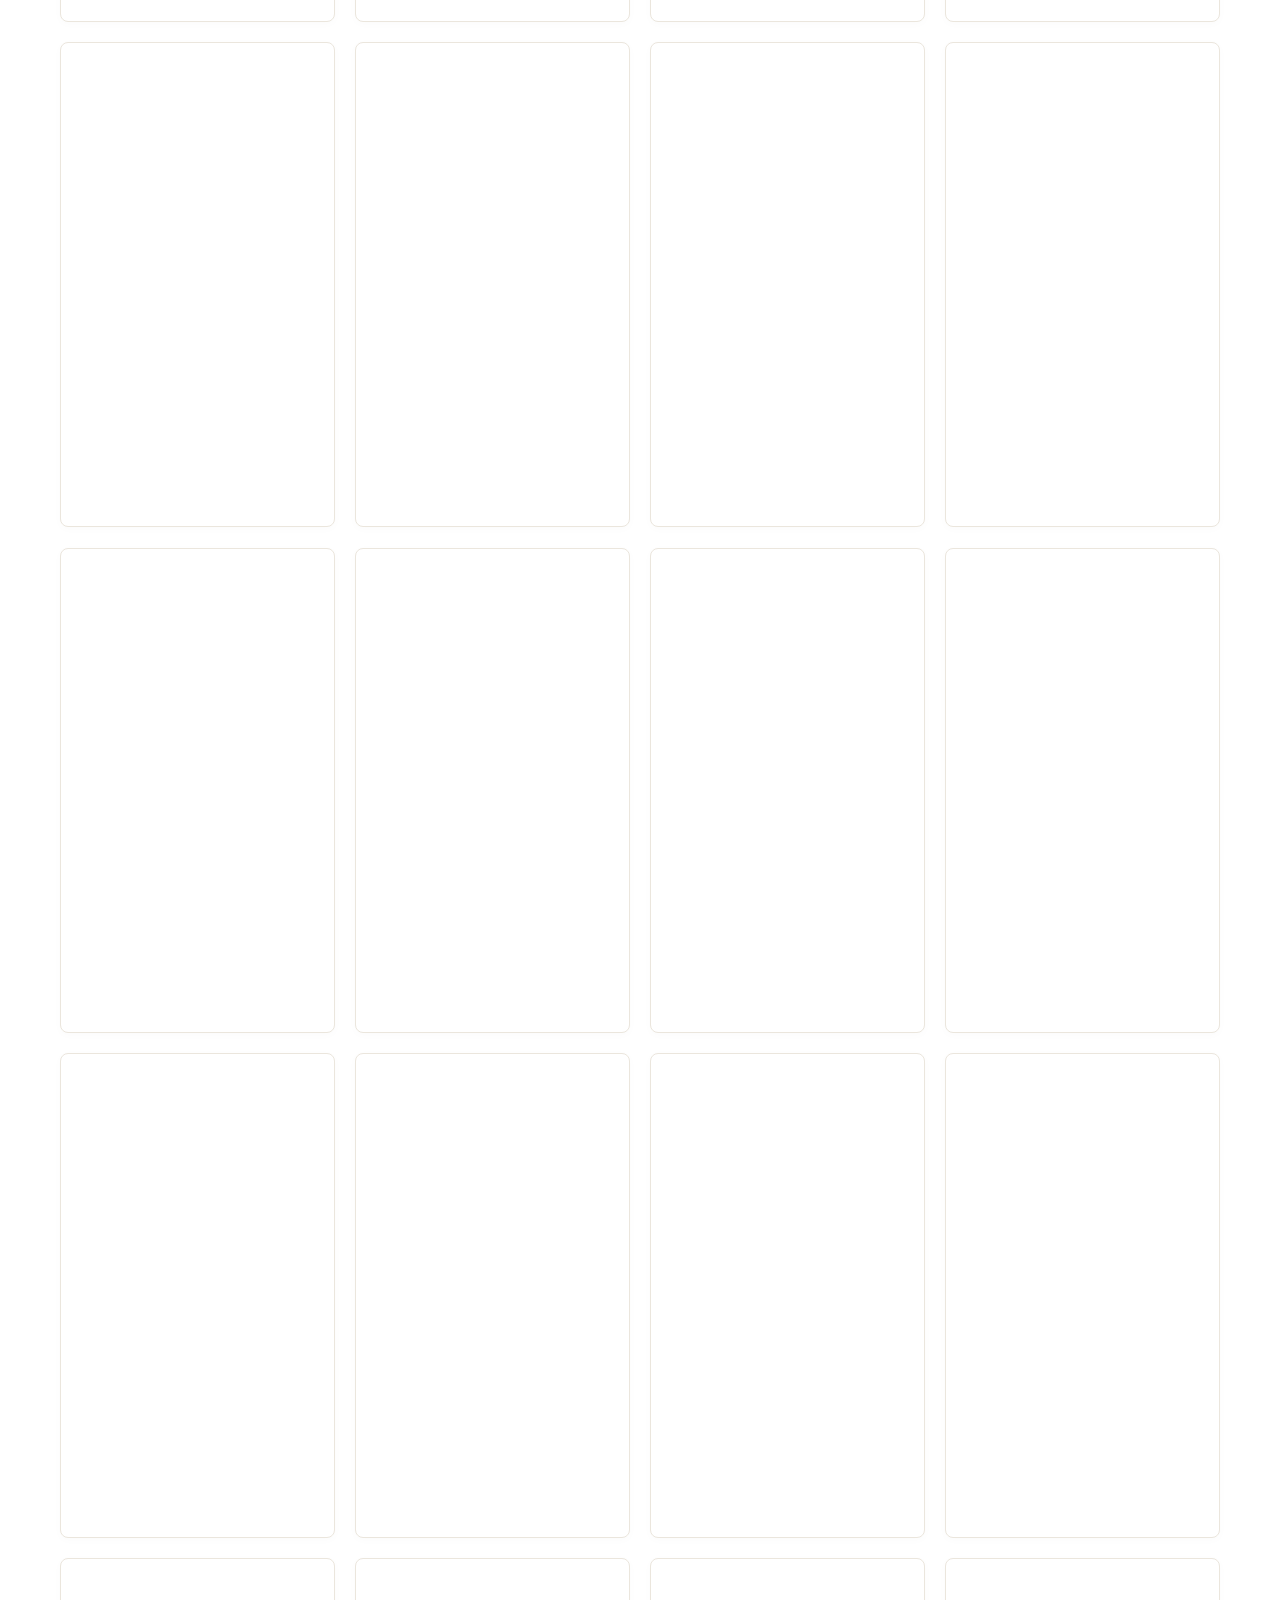
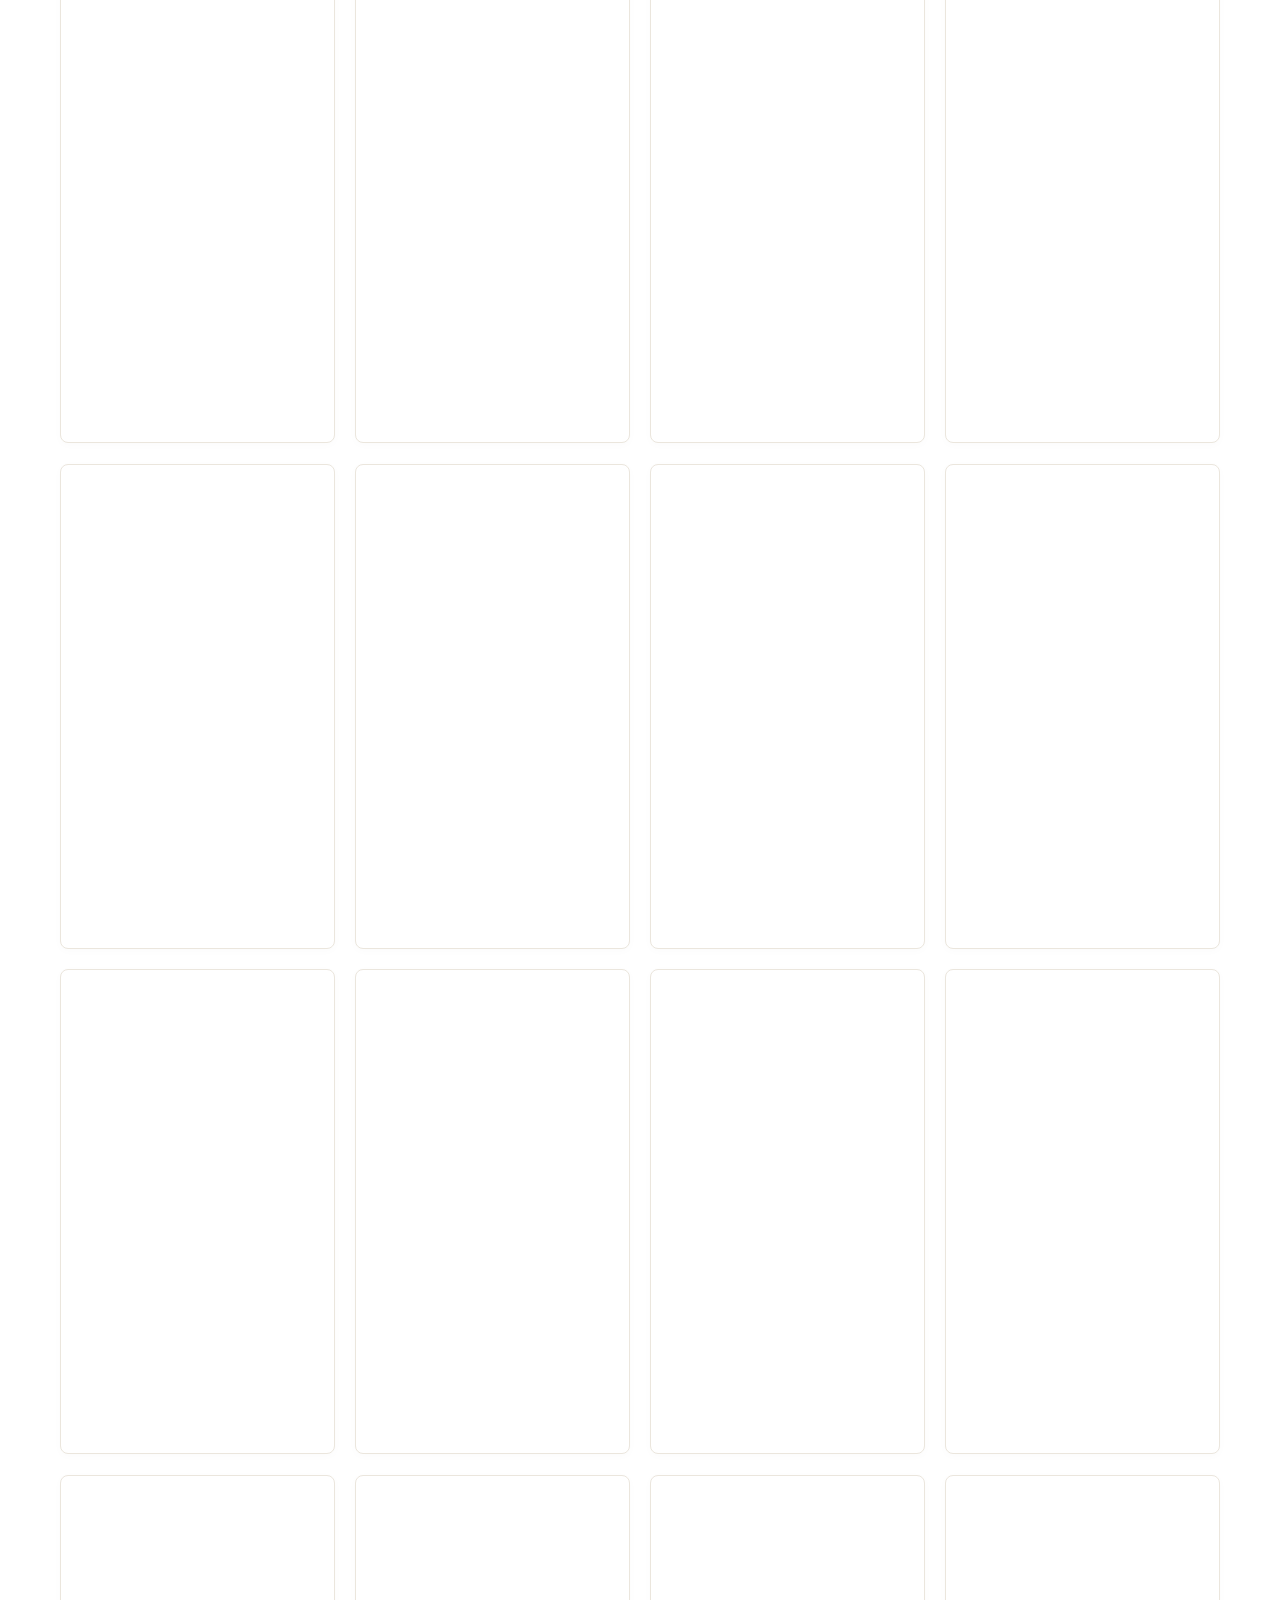
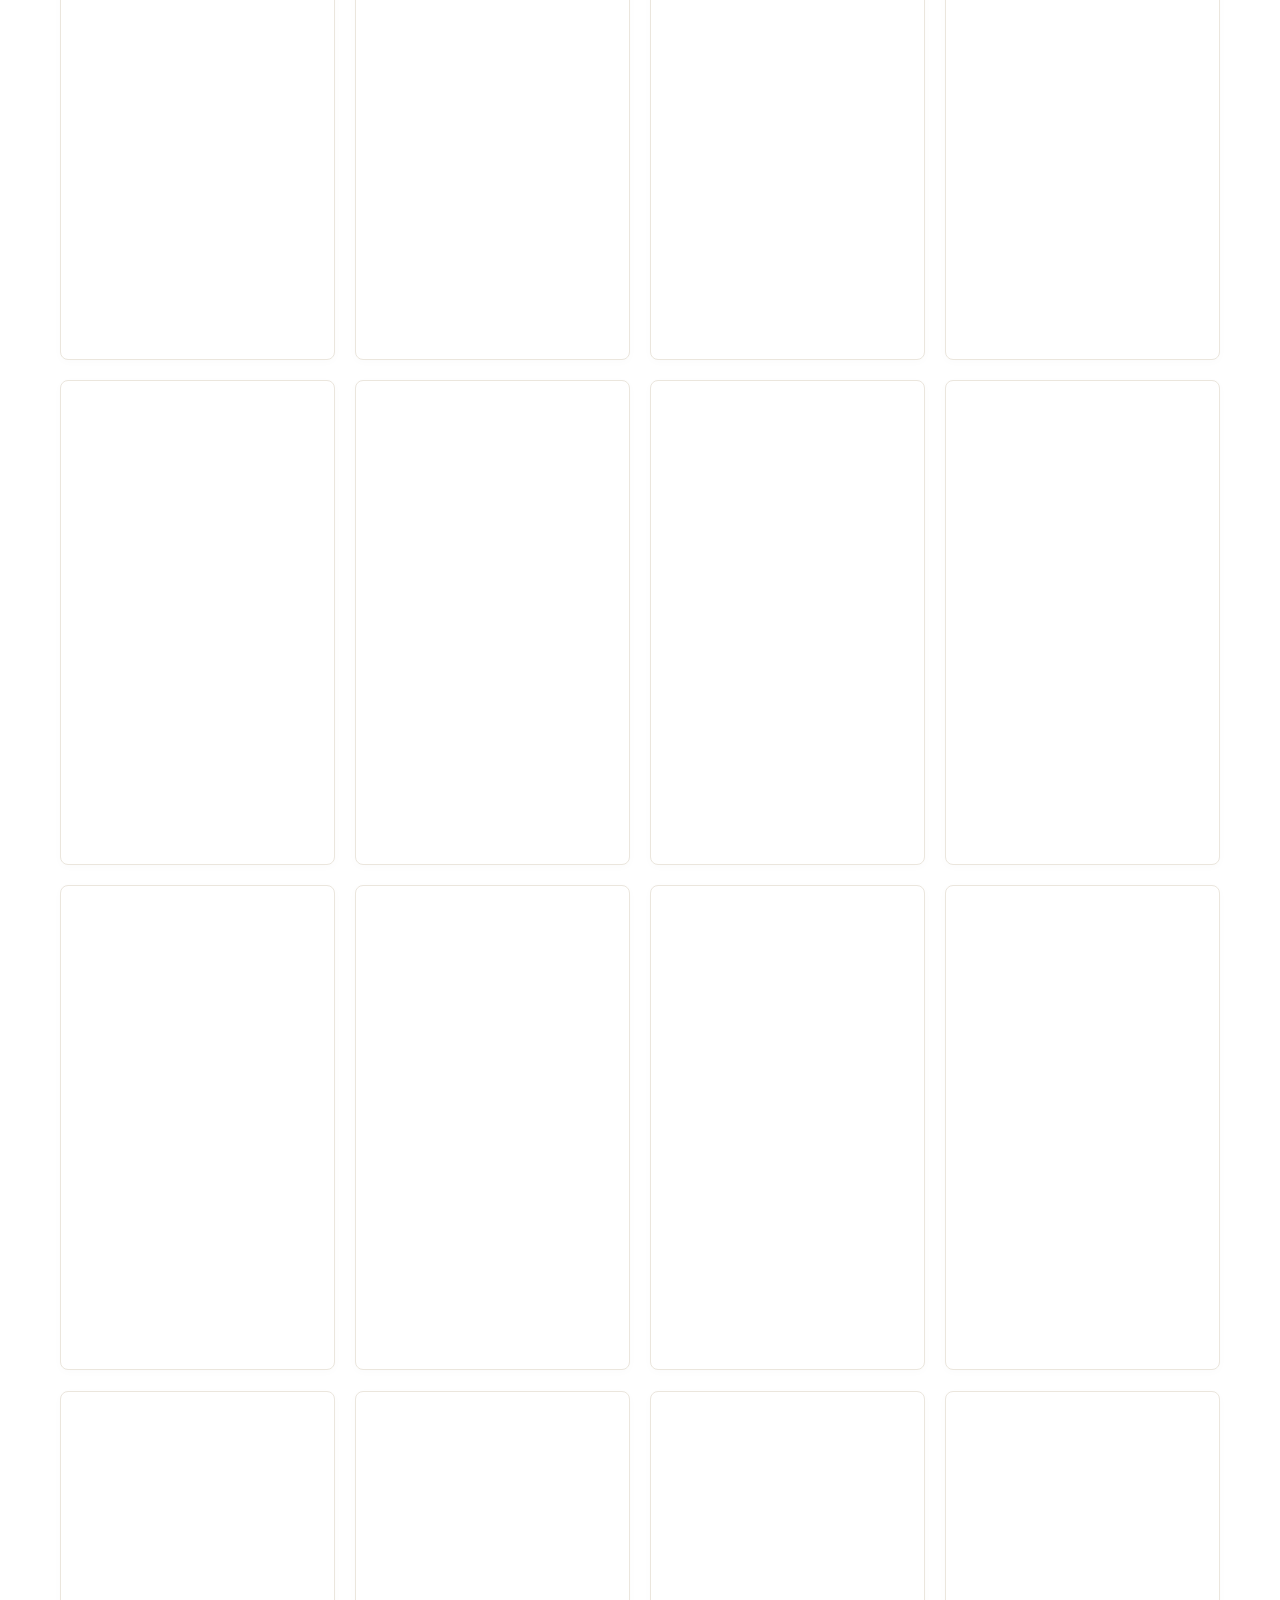
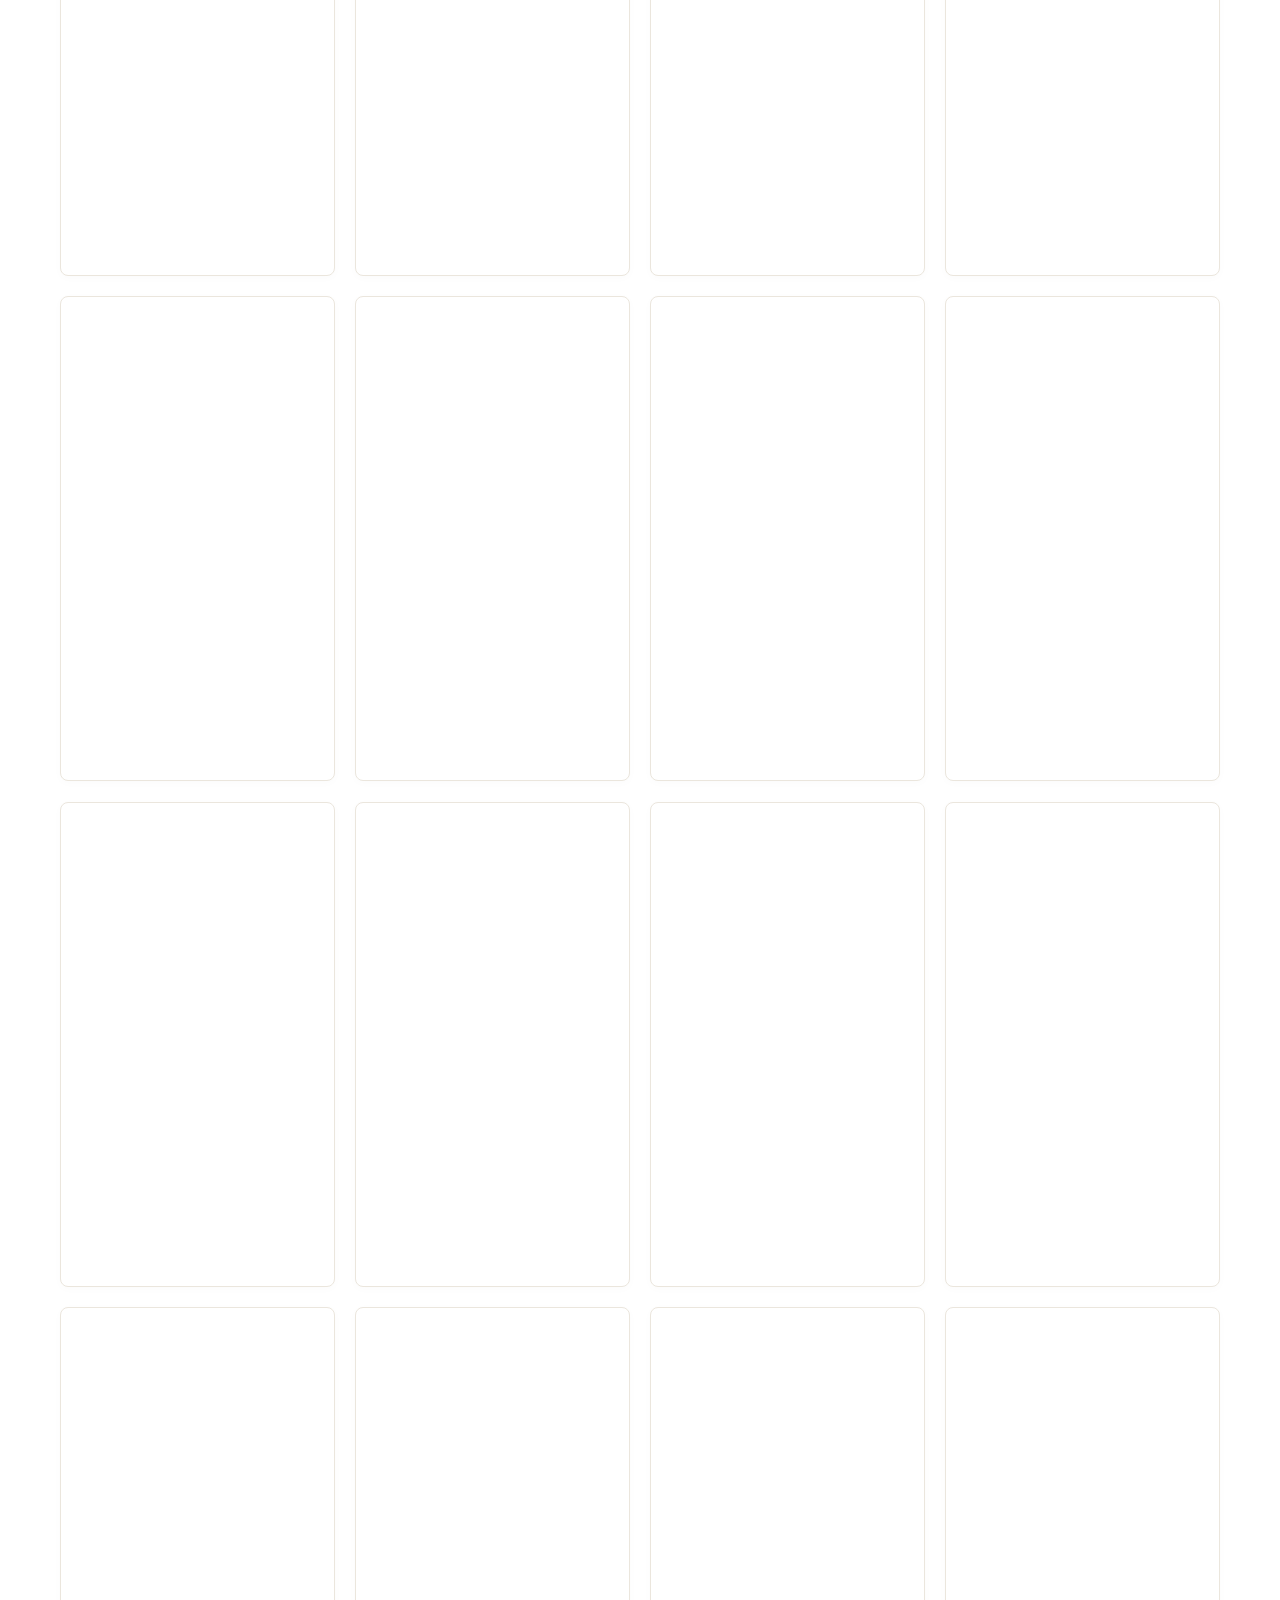
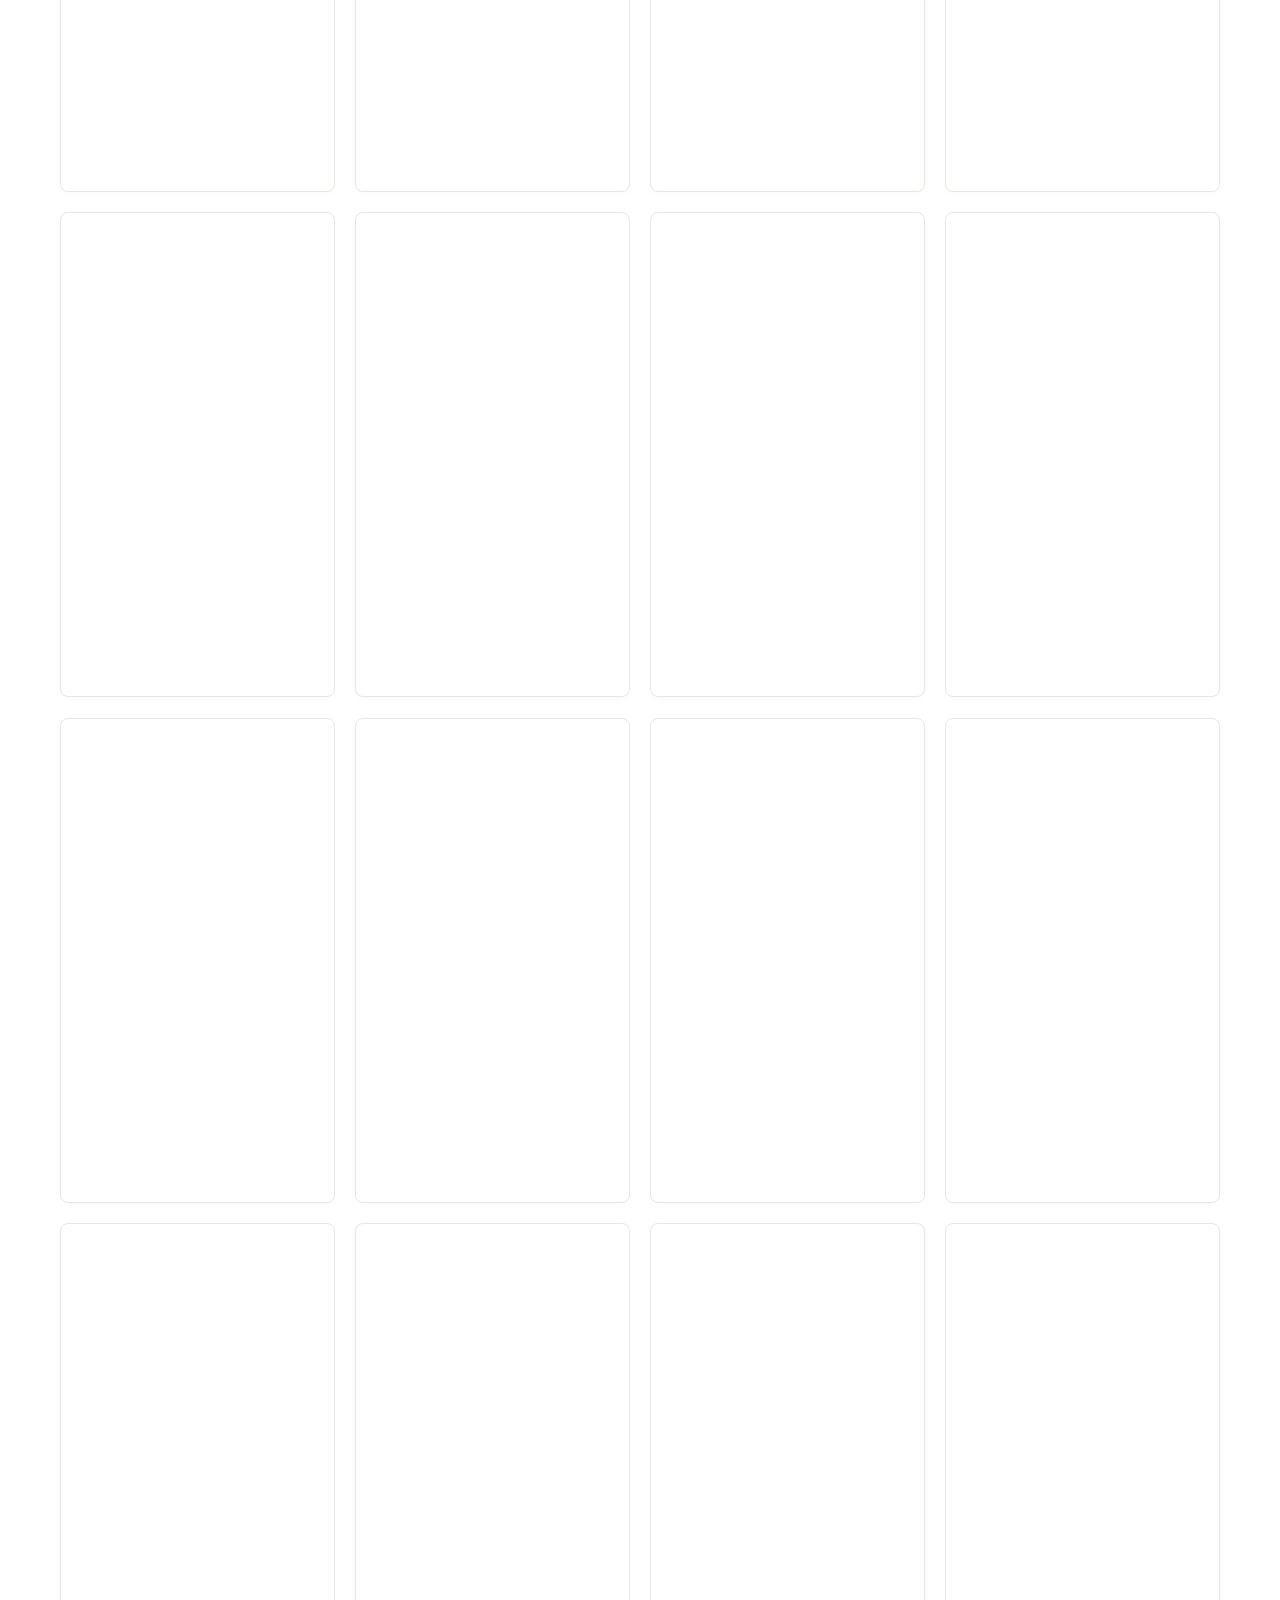
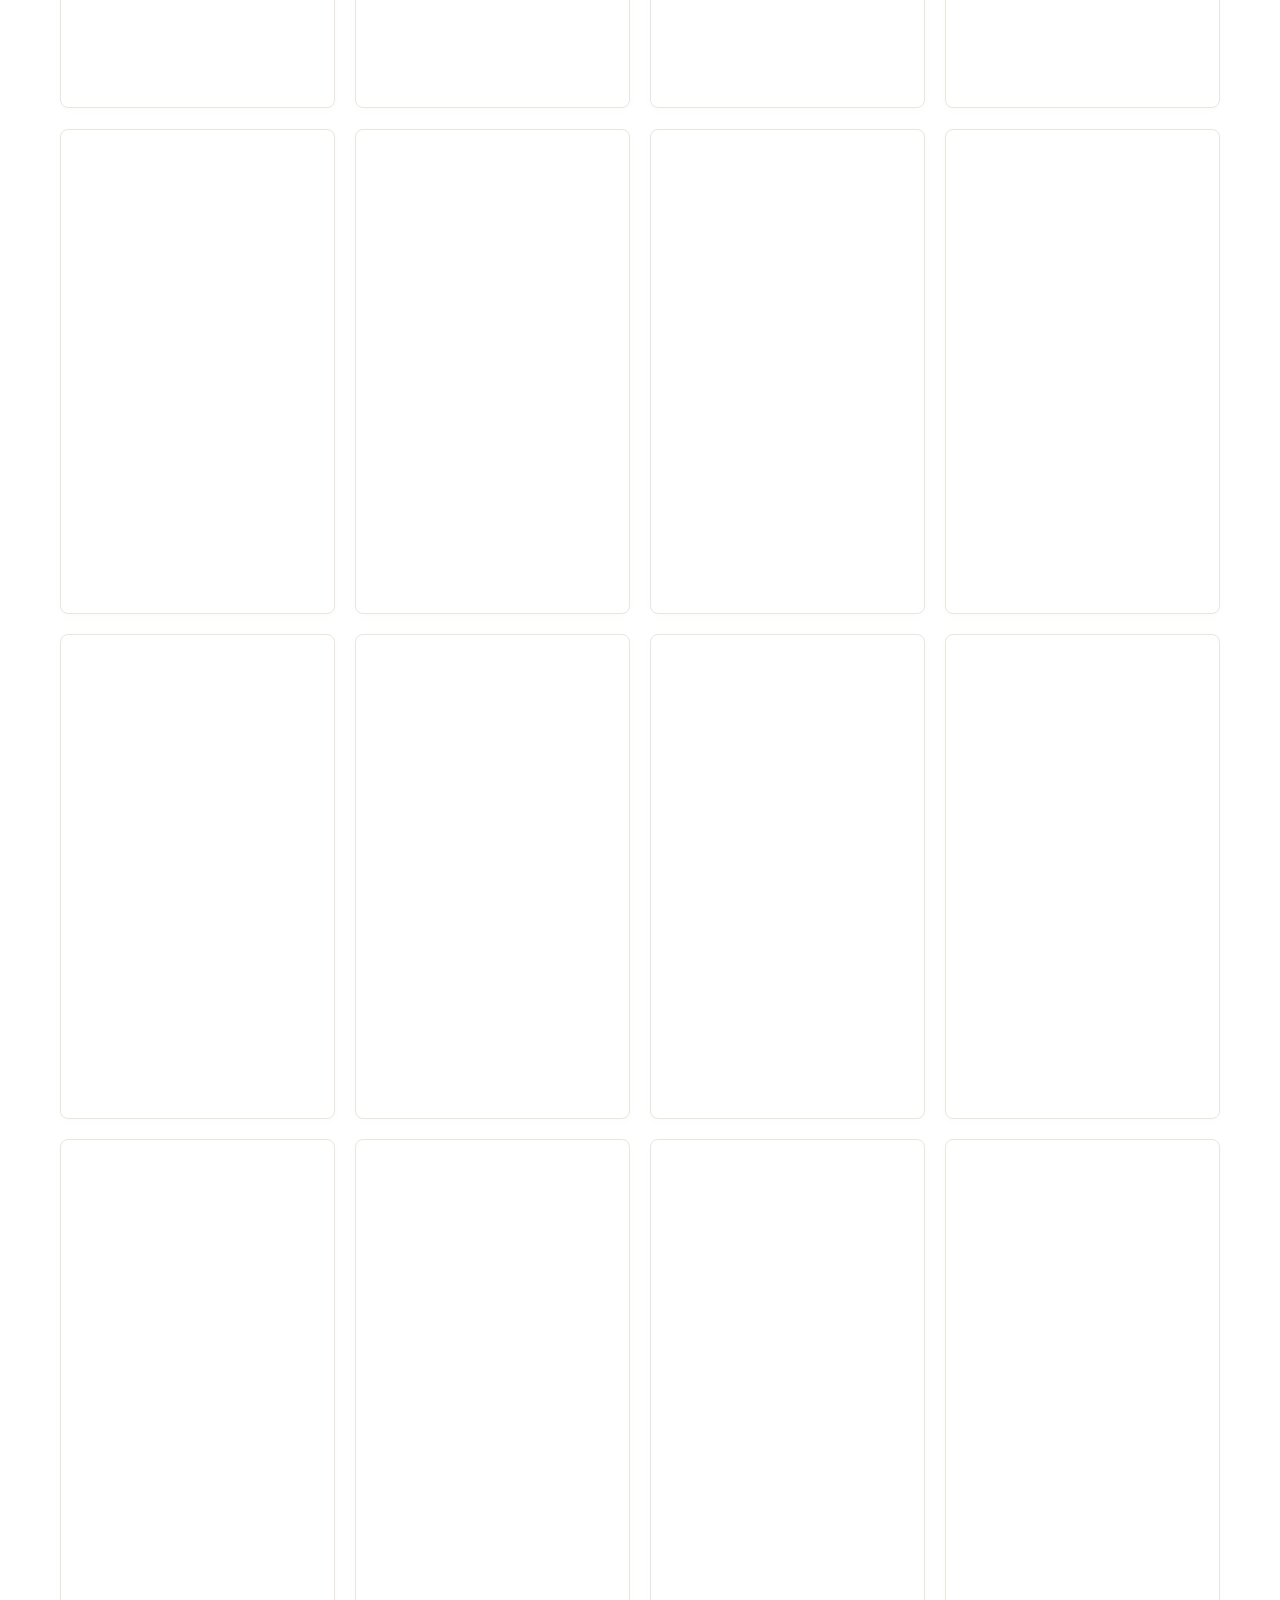
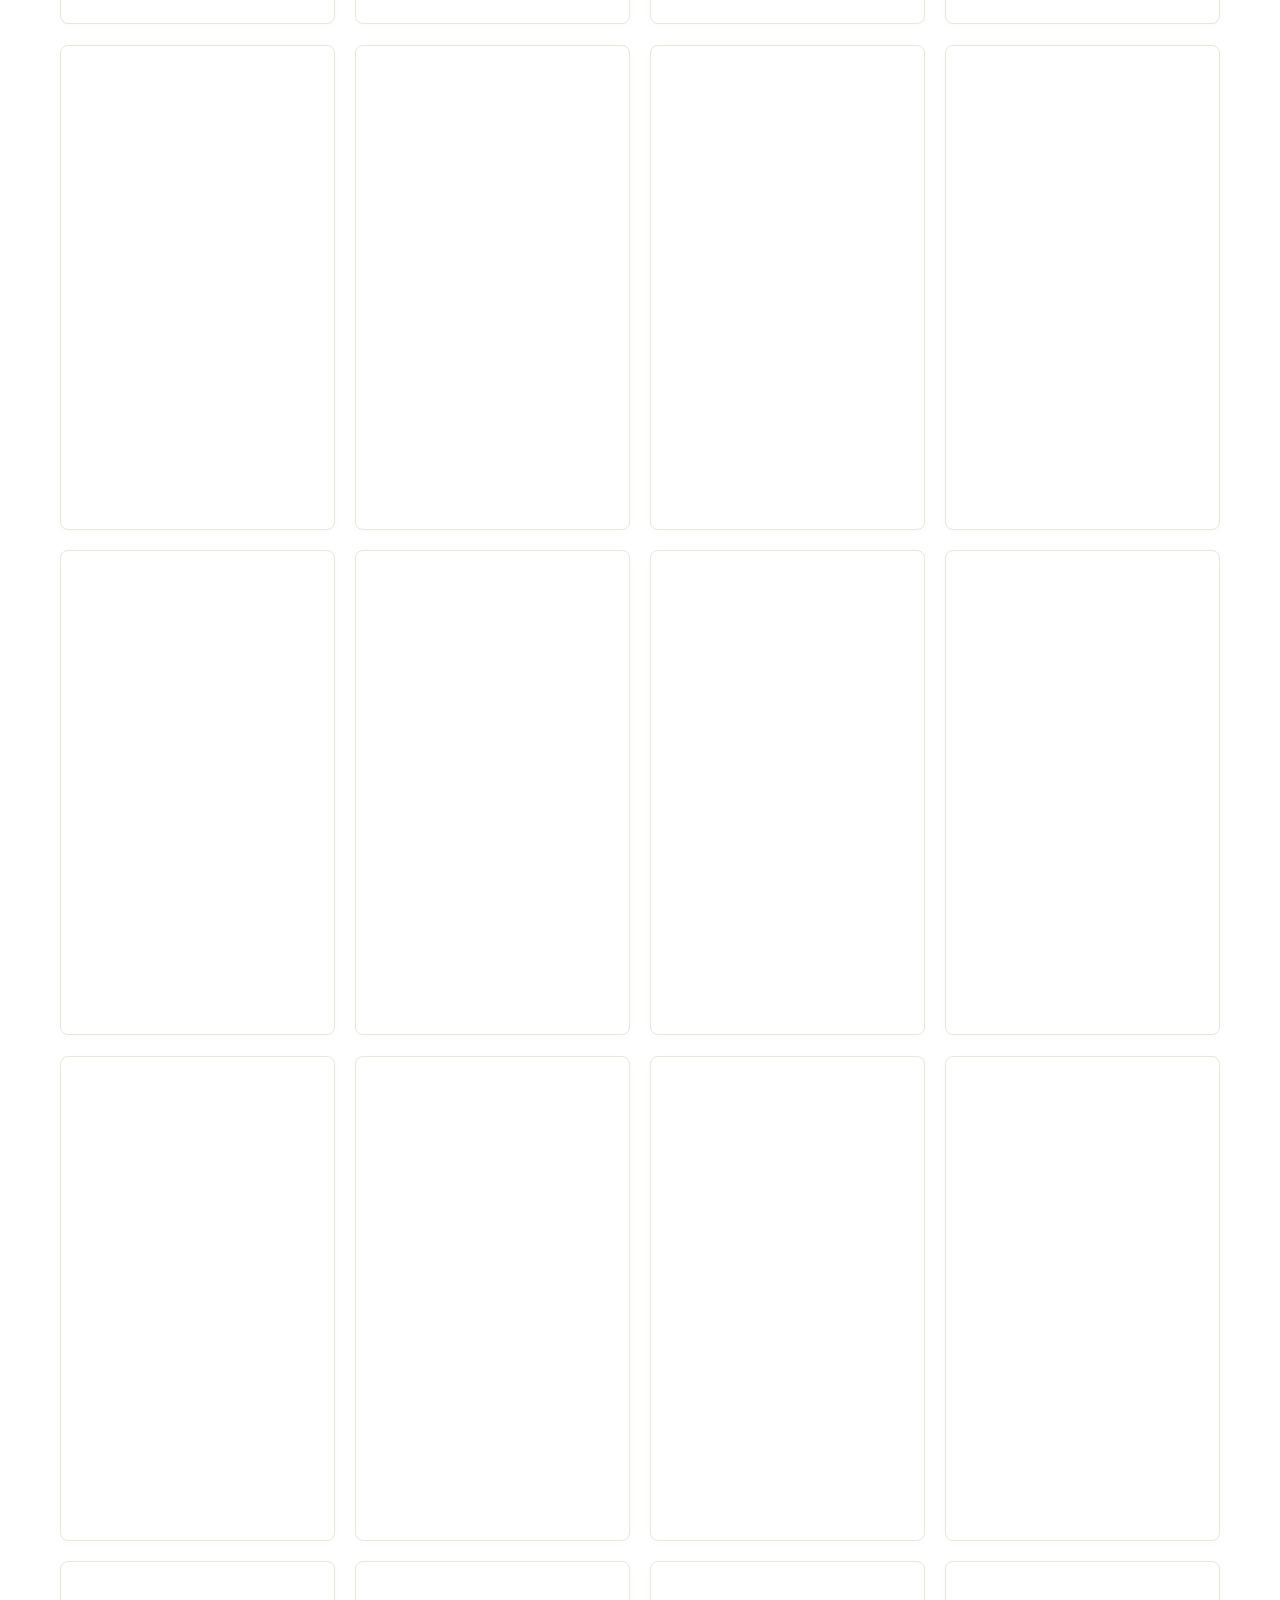
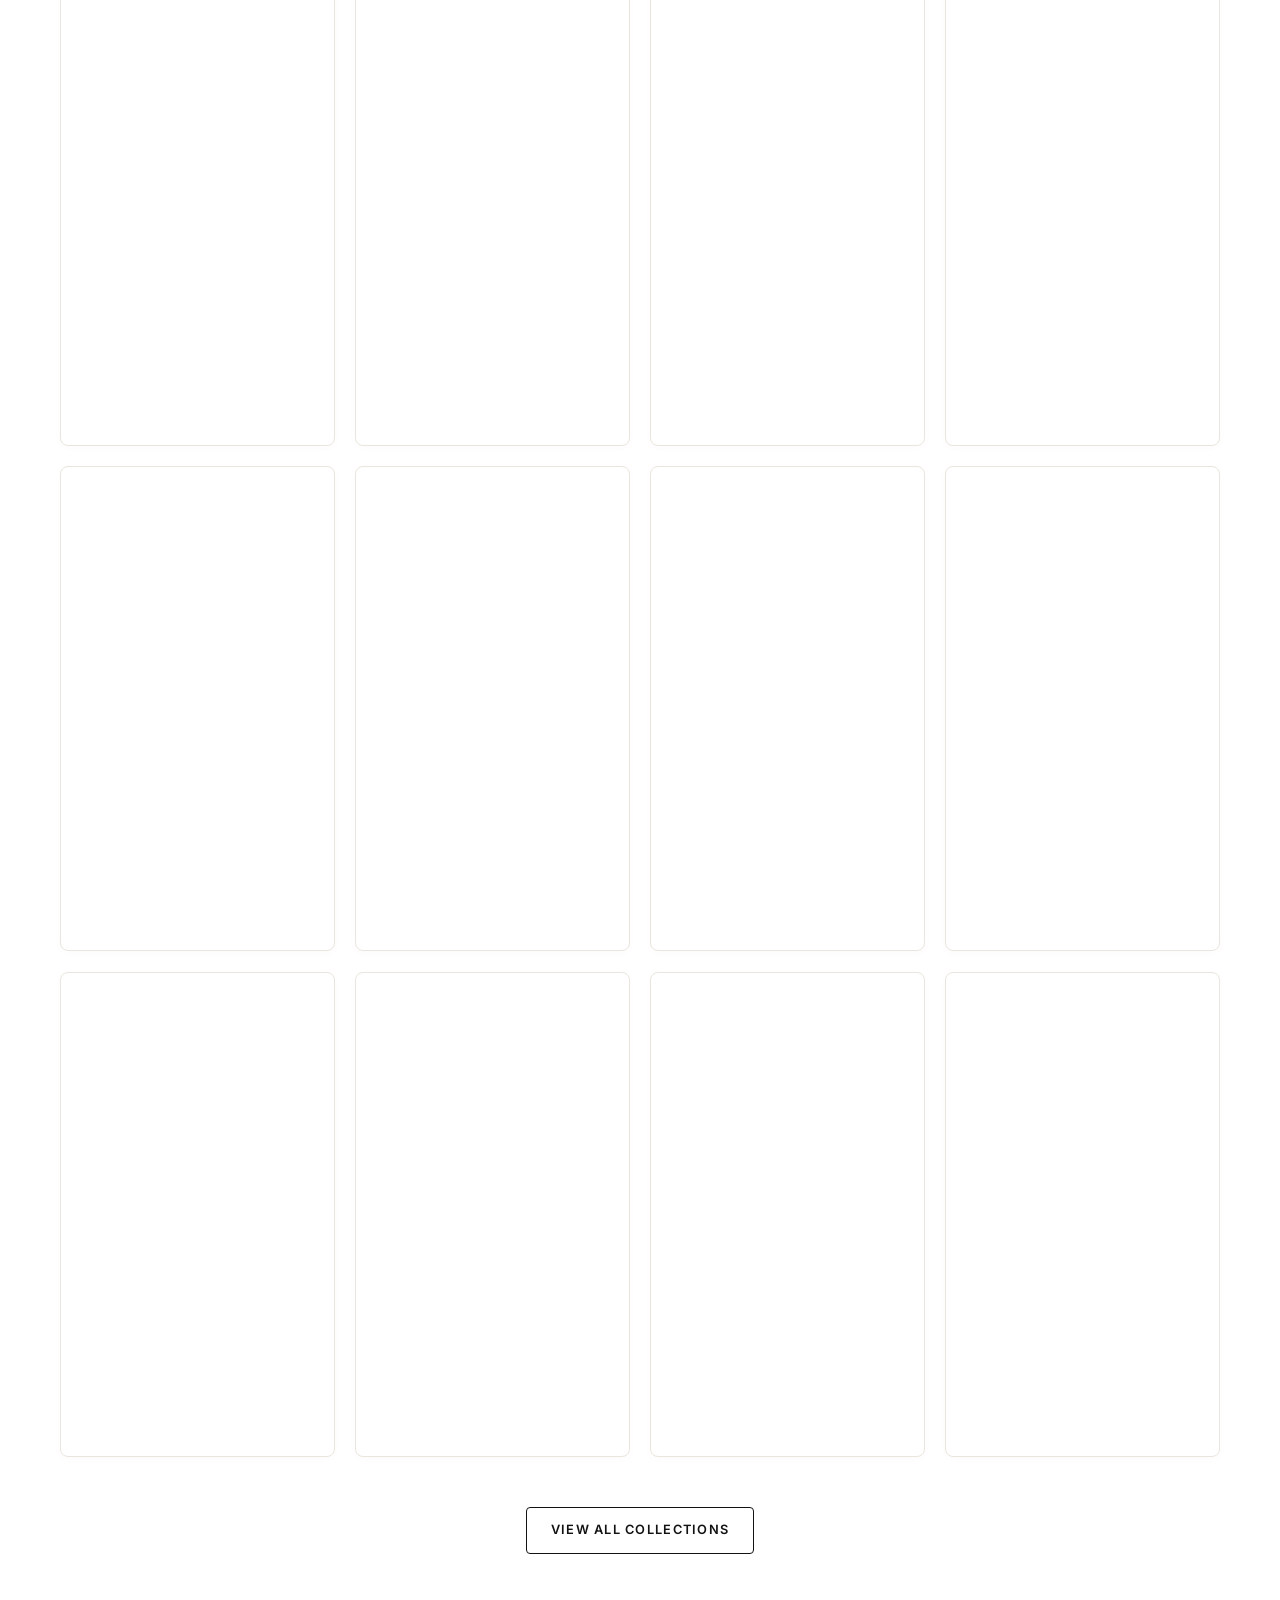
==== commit 2c00c87d: "feat(mobile): comprehensive mobile optimization across viewports, hero framing, 2-column product gri" ====
--- a/blu idol/index.html
+++ b/blu idol/index.html
@@ -19,7 +19,9 @@
     gtag('config', 'G-24RZ1JTCJ5');
   </script>
   <meta charset="UTF-8">
-  <meta name="viewport" content="width=device-width, initial-scale=1.0">
+  <meta name="viewport" content="width=device-width, initial-scale=1.0, viewport-fit=cover">
+  <meta name="apple-mobile-web-app-capable" content="yes">
+  <meta name="apple-mobile-web-app-status-bar-style" content="default">
   <title>Blu Idol – Anti-Tarnish Jewellery India | 18K Gold Plated Waterproof Demi-Fine Jewellery Kerala</title>
   <meta name="description" content="Shop Blu Idol – Kerala's top-rated anti-tarnish demi-fine jewellery brand in India. 18K gold-plated, 100% waterproof, sweatproof, and hypoallergenic earrings, necklaces, and chokers. Express 3-4 days delivery across Kerala &amp; pan-India. WhatsApp order: +91 9895432549.">
   <meta name="keywords" content="anti tarnish jewellery India, anti tarnish jewellery Kerala, waterproof jewellery India, 18k gold plated jewellery Kerala, demi fine jewellery India, hypoallergenic earrings Kerala, anti tarnish necklaces Kochi, daily wear gold jewellery, Elakkathali choker Kerala, Manga Mala necklace, buy anti tarnish jewellery online, Blu Idol">
@@ -35,8 +37,8 @@
   <meta property="og:url" content="https://www.bluidol.in/">
   <meta property="og:title" content="Blu Idol – Anti-Tarnish Jewellery India | 18K Gold Plated Demi-Fine Jewellery Kerala">
   <meta property="og:description" content="Kerala's favorite anti-tarnish demi-fine jewellery. 18K gold plated, 100% waterproof, sweatproof, and hypoallergenic daily wear. Express 3-4 days delivery in Kerala &amp; pan-India. WhatsApp: +91 9895432549.">
-  <meta property="og:image" content="https://www.bluidol.in/images/hero.png">
-  <meta property="og:image:secure_url" content="https://www.bluidol.in/images/hero.png">
+  <meta property="og:image" content="https://www.bluidol.in/images/hero-luxury.png">
+  <meta property="og:image:secure_url" content="https://www.bluidol.in/images/hero-luxury.png">
   <meta property="og:image:width" content="1376">
   <meta property="og:image:height" content="768">
   <meta property="og:image:alt" content="Blu Idol Demi-Fine Jewellery Collection - 18K Gold Plated Daily Wear">
@@ -46,7 +48,7 @@
   <meta name="twitter:card" content="summary_large_image">
   <meta name="twitter:title" content="Blu Idol – Anti-Tarnish Jewellery India | Waterproof Demi-Fine Kerala">
   <meta name="twitter:description" content="Trendy luxury to a new level. 18K gold plated, anti-tarnish, hypoallergenic &amp; waterproof daily wear jewellery. Express delivery across Kerala &amp; India. Order on WhatsApp (+91 9895432549).">
-  <meta name="twitter:image" content="https://www.bluidol.in/images/hero.png">
+  <meta name="twitter:image" content="https://www.bluidol.in/images/hero-luxury.png">
 
   <!-- Favicon -->
   <link rel="icon" type="image/jpeg" href="images/logo.jpg">
@@ -72,7 +74,7 @@
       ],
       "url": "https://www.bluidol.in/",
       "logo": "https://www.bluidol.in/images/logo.jpg",
-      "image": "https://www.bluidol.in/images/hero.png",
+      "image": "https://www.bluidol.in/images/hero-luxury.png",
       "description": "Blu Idol (Bring Luxury to You) is India and Kerala's premier demi-fine jewellery brand offering 18K gold-plated, waterproof, anti-tarnish, and hypoallergenic daily wear pieces engineered for tropical humidity and sensitive skin.",
       "slogan": "Bring Luxury To You",
       "telephone": "+919895432549",
@@ -3673,7 +3675,7 @@
   <link rel="preconnect" href="https://cdnjs.cloudflare.com" crossorigin>
 
   <!-- Preload LCP Hero Image in next-gen WebP -->
-  <link rel="preload" as="image" href="images/hero.webp" type="image/webp" fetchpriority="high">
+  <link rel="preload" as="image" href="images/hero-luxury.webp" type="image/webp" fetchpriority="high">
   <link href="https://fonts.googleapis.com/css2?family=Playfair+Display:ital,wght@0,400;0,600;0,700;1,400&family=Inter:wght@300;400;500;600;700&display=swap" rel="stylesheet">
 
   <!-- Font Awesome -->
@@ -3816,7 +3818,7 @@
   <!-- ===== HERO SECTION ===== -->
   <section class="hero" id="hero">
     <div class="hero-bg">
-      <img src="images/hero.webp" alt="Blu Idol - 18K Gold Plated Jewellery" class="hero-img" loading="eager" fetchpriority="high" decoding="async" width="1376" height="768">
+      <img src="images/hero-luxury.webp" alt="Blu Idol - 18K Gold Plated Jewellery" class="hero-img" loading="eager" fetchpriority="high" decoding="async" width="1376" height="768">
       <div class="hero-overlay"></div>
     </div>
 
@@ -7938,7 +7940,7 @@
   <!-- ===== PROMO / BANNER STRIP ===== -->
   <section class="promo-banner" id="promo-banner">
     <div class="promo-bg">
-      <img src="images/hero.webp" alt="" aria-hidden="true" loading="lazy" decoding="async" width="1376" height="768">
+      <img src="images/hero-luxury.webp" alt="" aria-hidden="true" loading="lazy" decoding="async" width="1376" height="768">
       <div class="promo-overlay"></div>
     </div>
     <div class="container promo-content" id="promo-content">
--- a/blu idol/style.css
+++ b/blu idol/style.css
@@ -53,7 +53,9 @@
 
 html {
   scroll-behavior: smooth;
+  scroll-padding-top: 72px;
   font-size: 16px;
+  -webkit-text-size-adjust: 100%;
 }
 
 body {
@@ -62,6 +64,8 @@
   color: var(--text-dark);
   line-height: 1.6;
   overflow-x: hidden;
+  max-width: 100vw;
+  width: 100%;
 }
 
 a {
@@ -247,7 +251,7 @@
 
 .announcement-close {
   position: absolute;
-  right: 15px;
+  right: 12px;
   top: 50%;
   transform: translateY(-50%);
   background: none;
@@ -256,6 +260,12 @@
   font-size: 1.1rem;
   cursor: pointer;
   opacity: 0.6;
+  width: 36px;
+  height: 36px;
+  display: inline-flex;
+  align-items: center;
+  justify-content: center;
+  touch-action: manipulation;
 }
 
 .announcement-close:hover {
@@ -425,14 +435,16 @@
 .hamburger {
   display: none;
   flex-direction: column;
-  justify-content: space-between;
-  width: 24px;
-  height: 18px;
+  justify-content: space-around;
+  width: 44px;
+  height: 44px;
   background: none;
   border: none;
   cursor: pointer;
   z-index: 1001;
-  padding: 0;
+  padding: 12px 10px;
+  box-sizing: border-box;
+  touch-action: manipulation;
 }
 
 .hamburger span {
@@ -444,7 +456,7 @@
 }
 
 .hamburger.open span:nth-child(1) {
-  transform: translateY(8px) rotate(45deg);
+  transform: translateY(7px) rotate(45deg);
 }
 
 .hamburger.open span:nth-child(2) {
@@ -453,7 +465,7 @@
 }
 
 .hamburger.open span:nth-child(3) {
-  transform: translateY(-8px) rotate(-45deg);
+  transform: translateY(-7px) rotate(-45deg);
 }
 
 /* Mobile Nav Drawer & Overlay Base (hidden on desktop) */
@@ -1977,6 +1989,10 @@
 
 /* --- Mobile Devices (<= 768px) --- */
 @media screen and (max-width: 768px) {
+  html {
+    scroll-padding-top: 64px;
+  }
+
   body {
     padding-bottom: calc(60px + env(safe-area-inset-bottom, 0px));
   }
@@ -2079,7 +2095,7 @@
     height: 100dvh;
     background-color: #ffffff;
     z-index: 1001;
-    padding: 0;
+    padding: env(safe-area-inset-top, 0px) 0 env(safe-area-inset-bottom, 0px);
     box-shadow: 6px 0 30px rgba(0, 0, 0, 0.15);
     transition: left 0.35s cubic-bezier(0.16, 1, 0.3, 1);
     overflow-y: auto;
@@ -2115,6 +2131,7 @@
     cursor: pointer;
     padding: 6px 8px;
     border-radius: 50%;
+    touch-action: manipulation;
   }
 
   .nav-mobile-search {
@@ -2138,7 +2155,7 @@
     background: transparent;
     outline: none;
     width: 100%;
-    font-size: 0.85rem;
+    font-size: 16px !important; /* Prevents iOS Safari auto-zoom */
     color: var(--text-dark);
     font-family: var(--font-sans);
   }
@@ -2200,19 +2217,19 @@
   .hero {
     min-height: calc(100svh - 62px);
     align-items: flex-end;
-    padding: 30px 0 50px;
+    padding: 24px 0 44px;
   }
 
   .hero-img {
-    object-position: 65% center; /* Keep the red-saree model and jewelry centered */
+    object-position: 75% center; /* Keep model and luxury layered jewelry perfectly framed */
   }
 
   .hero-overlay {
     background: linear-gradient(
       180deg,
-      rgba(251, 247, 240, 0.12) 0%,
-      rgba(251, 247, 240, 0.4) 40%,
-      rgba(251, 247, 240, 0.92) 80%,
+      rgba(251, 247, 240, 0.05) 0%,
+      rgba(251, 247, 240, 0.28) 40%,
+      rgba(251, 247, 240, 0.90) 74%,
       #fbf7f0 100%
     );
   }
@@ -2220,7 +2237,7 @@
   .hero-content {
     justify-content: center;
     text-align: center;
-    padding-bottom: 10px;
+    padding-bottom: 6px;
   }
 
   .hero-text {
@@ -2229,22 +2246,22 @@
   }
 
   .hero-eyebrow {
-    font-size: 0.72rem;
+    font-size: 0.70rem;
     letter-spacing: 0.12em;
+    margin-bottom: 8px;
+  }
+
+  .hero-title {
+    font-size: clamp(1.75rem, 6.5vw, 2.4rem);
+    line-height: 1.18;
     margin-bottom: 10px;
   }
 
-  .hero-title {
-    font-size: clamp(2.2rem, 7.5vw, 3.2rem);
-    line-height: 1.15;
-    margin-bottom: 12px;
-  }
-
   .hero-subtitle {
-    font-size: 0.92rem;
-    line-height: 1.55;
-    margin-bottom: 22px;
-    max-width: 420px;
+    font-size: 0.84rem;
+    line-height: 1.5;
+    margin-bottom: 18px;
+    max-width: 400px;
     margin-left: auto;
     margin-right: auto;
   }
@@ -2252,17 +2269,23 @@
   .hero-cta {
     display: flex;
     flex-direction: row;
-    gap: 10px;
+    gap: 8px;
     justify-content: center;
     width: 100%;
   }
 
   .hero-cta .btn {
     flex: 1;
-    max-width: 180px;
-    padding: 12px 14px;
-    font-size: 0.75rem;
-    letter-spacing: 0.06em;
+    max-width: 175px;
+    min-height: 42px;
+    display: inline-flex;
+    align-items: center;
+    justify-content: center;
+    padding: 10px 12px;
+    font-size: 0.74rem;
+    letter-spacing: 0.04em;
+    white-space: nowrap;
+    touch-action: manipulation;
   }
 
   .hero-scroll {
@@ -2315,10 +2338,12 @@
     flex-wrap: nowrap;
     gap: 8px;
     margin-bottom: 24px;
-    padding-bottom: 6px;
+    padding: 2px 4px 8px;
     -webkit-overflow-scrolling: touch;
     scrollbar-width: none;
     justify-content: flex-start;
+    scroll-snap-type: x mandatory;
+    overscroll-behavior-x: contain;
   }
 
   .product-filters::-webkit-scrollbar {
@@ -2327,9 +2352,11 @@
 
   .filter-btn {
     flex-shrink: 0;
-    padding: 7px 16px;
+    scroll-snap-align: start;
+    padding: 8px 16px;
     border-radius: 20px;
-    font-size: 0.75rem;
+    font-size: 0.76rem;
+    touch-action: manipulation;
   }
 
   /* --- 2-Column Luxury Mobile Product Grid --- */
@@ -2339,11 +2366,17 @@
   }
 
   .product-card {
-    border-radius: 6px;
+    border-radius: 8px;
+    display: flex;
+    flex-direction: column;
+    justify-content: space-between;
   }
 
   .product-info {
     padding: 12px 10px;
+    display: flex;
+    flex-direction: column;
+    flex-grow: 1;
   }
 
   .product-name {
@@ -2387,18 +2420,24 @@
     font-size: 0.72rem;
     letter-spacing: 0.02em;
     min-height: 38px;
+    touch-action: manipulation;
   }
 
   .btn-whatsapp {
+    margin-top: auto;
+    width: 100%;
     max-width: 100%;
-    padding: 5px 8px;
-    font-size: 0.68rem;
+    padding: 8px 10px;
+    font-size: 0.74rem;
+    font-weight: 600;
     letter-spacing: 0.01em;
-    min-height: 30px;
+    min-height: 38px;
+    border-radius: 6px;
+    touch-action: manipulation;
   }
 
   .btn-whatsapp i {
-    font-size: 0.85rem;
+    font-size: 0.92rem;
   }
 
   .product-actions {
@@ -2408,9 +2447,10 @@
   }
 
   .product-actions button {
-    width: 28px;
-    height: 28px;
-    font-size: 0.75rem;
+    width: 32px;
+    height: 32px;
+    font-size: 0.82rem;
+    touch-action: manipulation;
   }
 
   .product-badges {
@@ -2534,12 +2574,16 @@
 
   .newsletter-form input {
     width: 100%;
-    border-radius: 2px;
+    border-radius: 4px;
     text-align: center;
+    font-size: 16px !important; /* Prevents iOS Safari auto-zoom */
+    padding: 12px 14px;
   }
 
   .newsletter-form .btn {
     width: 100%;
+    min-height: 44px;
+    touch-action: manipulation;
   }
 
   /* --- Footer on Mobile --- */
@@ -2568,15 +2612,69 @@
   .modal {
     width: 92%;
     max-width: 440px;
-    max-height: 85vh;
+    max-height: 88dvh;
     overflow-y: auto;
-    padding: 22px 18px;
+    overscroll-behavior: contain;
+    -webkit-overflow-scrolling: touch;
+    padding: 16px;
     margin: auto;
+    border-radius: 14px;
+  }
+
+  .modal-close {
+    width: 36px;
+    height: 36px;
+    border-radius: 50%;
+    background: #ffffff;
+    box-shadow: 0 2px 8px rgba(0, 0, 0, 0.15);
+    display: flex;
+    align-items: center;
+    justify-content: center;
+    font-size: 1rem;
+    color: var(--text-dark);
+    top: 12px;
+    right: 12px;
+    touch-action: manipulation;
   }
 
   .modal-body {
     grid-template-columns: 1fr;
-    gap: 20px;
+    gap: 14px;
+  }
+
+  .modal-img {
+    max-height: 260px;
+    overflow: hidden;
+    border-radius: 8px;
+    background: var(--bg-cream);
+  }
+
+  .modal-img img {
+    max-height: 260px;
+    width: 100%;
+    object-fit: contain;
+  }
+
+  .modal-info {
+    padding: 6px 4px 4px;
+    text-align: center;
+  }
+
+  .modal-info .product-name {
+    font-size: 1.25rem;
+    line-height: 1.3;
+    margin-bottom: 6px;
+  }
+
+  .modal-desc {
+    font-size: 0.84rem;
+    line-height: 1.5;
+    margin-bottom: 14px;
+  }
+
+  .modal-info .product-price-row {
+    justify-content: center;
+    margin-bottom: 12px;
   }
 
   /* --- App-like Mobile Sticky Bottom Bar --- */
@@ -2648,6 +2746,7 @@
   }
 
   .back-to-top {
+    right: 16px;
     bottom: calc(75px + env(safe-area-inset-bottom, 0px));
   }
 }
@@ -2655,17 +2754,27 @@
 /* --- Small Phones (<= 400px) --- */
 @media screen and (max-width: 400px) {
   .hero-title {
-    font-size: 2rem;
+    font-size: 1.7rem;
+  }
+
+  .hero-subtitle {
+    font-size: 0.80rem;
+    margin-bottom: 14px;
   }
 
   .hero-cta {
-    flex-direction: column;
-    align-items: stretch;
+    display: flex;
+    flex-direction: row;
+    gap: 6px;
+    justify-content: center;
+    width: 100%;
   }
 
   .hero-cta .btn {
-    max-width: 100%;
-    width: 100%;
+    flex: 1;
+    max-width: 160px;
+    padding: 10px 8px;
+    font-size: 0.70rem;
   }
 
   .features-grid {
@@ -2691,13 +2800,19 @@
   }
 
   .btn-whatsapp {
-    font-size: 0.62rem;
-    padding: 4px 4px;
-    min-height: 28px;
+    font-size: 0.70rem;
+    padding: 6px 6px;
+    min-height: 36px;
     gap: 4px;
   }
 
   .btn-whatsapp i {
+    font-size: 0.82rem;
+  }
+
+  .product-actions button {
+    width: 30px;
+    height: 30px;
     font-size: 0.76rem;
   }
 }
@@ -2829,10 +2944,22 @@
 }
 
 @media (max-width: 768px) {
+  .comparison-table-wrap::after {
+    content: '← Swipe horizontally to compare →';
+    display: block;
+    text-align: center;
+    font-size: 0.72rem;
+    color: var(--accent-dark);
+    padding: 8px 12px;
+    background: #fbf7f0;
+    border-top: 1px dashed rgba(210, 180, 140, 0.4);
+    font-weight: 500;
+    letter-spacing: 0.05em;
+  }
   .comparison-table th,
   .comparison-table td {
-    padding: 12px 14px;
-    font-size: 0.85rem;
+    padding: 10px 12px;
+    font-size: 0.82rem;
   }
   .kerala-delivery-strip {
     flex-direction: column;
@@ -3209,12 +3336,25 @@
   }
 }
 
+@media (max-width: 768px) {
+  .form-field input,
+  .form-field select,
+  .form-field textarea {
+    font-size: 16px !important; /* Prevents iOS Safari auto-zoom */
+  }
+}
+
 @media (max-width: 600px) {
   .form-row-2 {
     grid-template-columns: 1fr;
     gap: 0;
   }
   .contact-form-card {
-    padding: 28px 20px;
-  }
-}
+    padding: 24px 18px;
+    border-radius: 12px;
+  }
+  .policy-card {
+    padding: 24px 16px;
+    border-radius: 12px;
+  }
+}
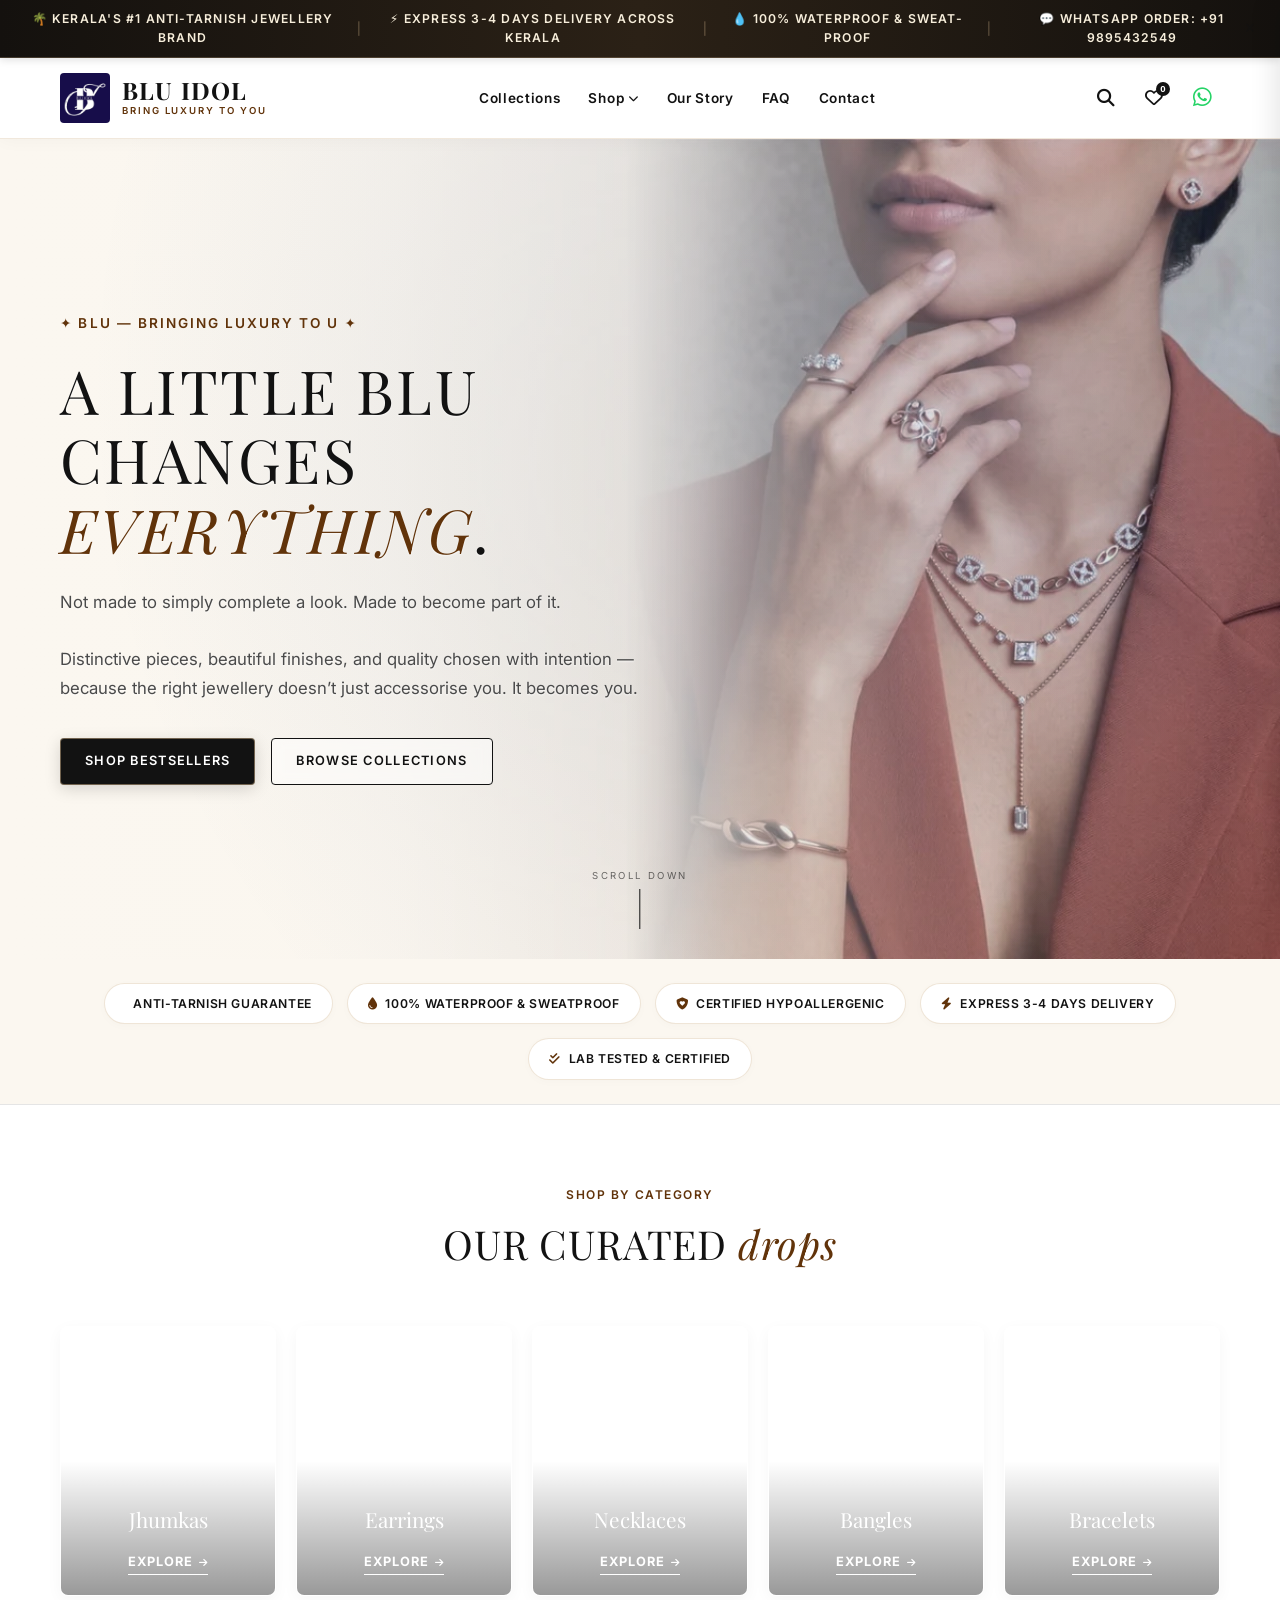
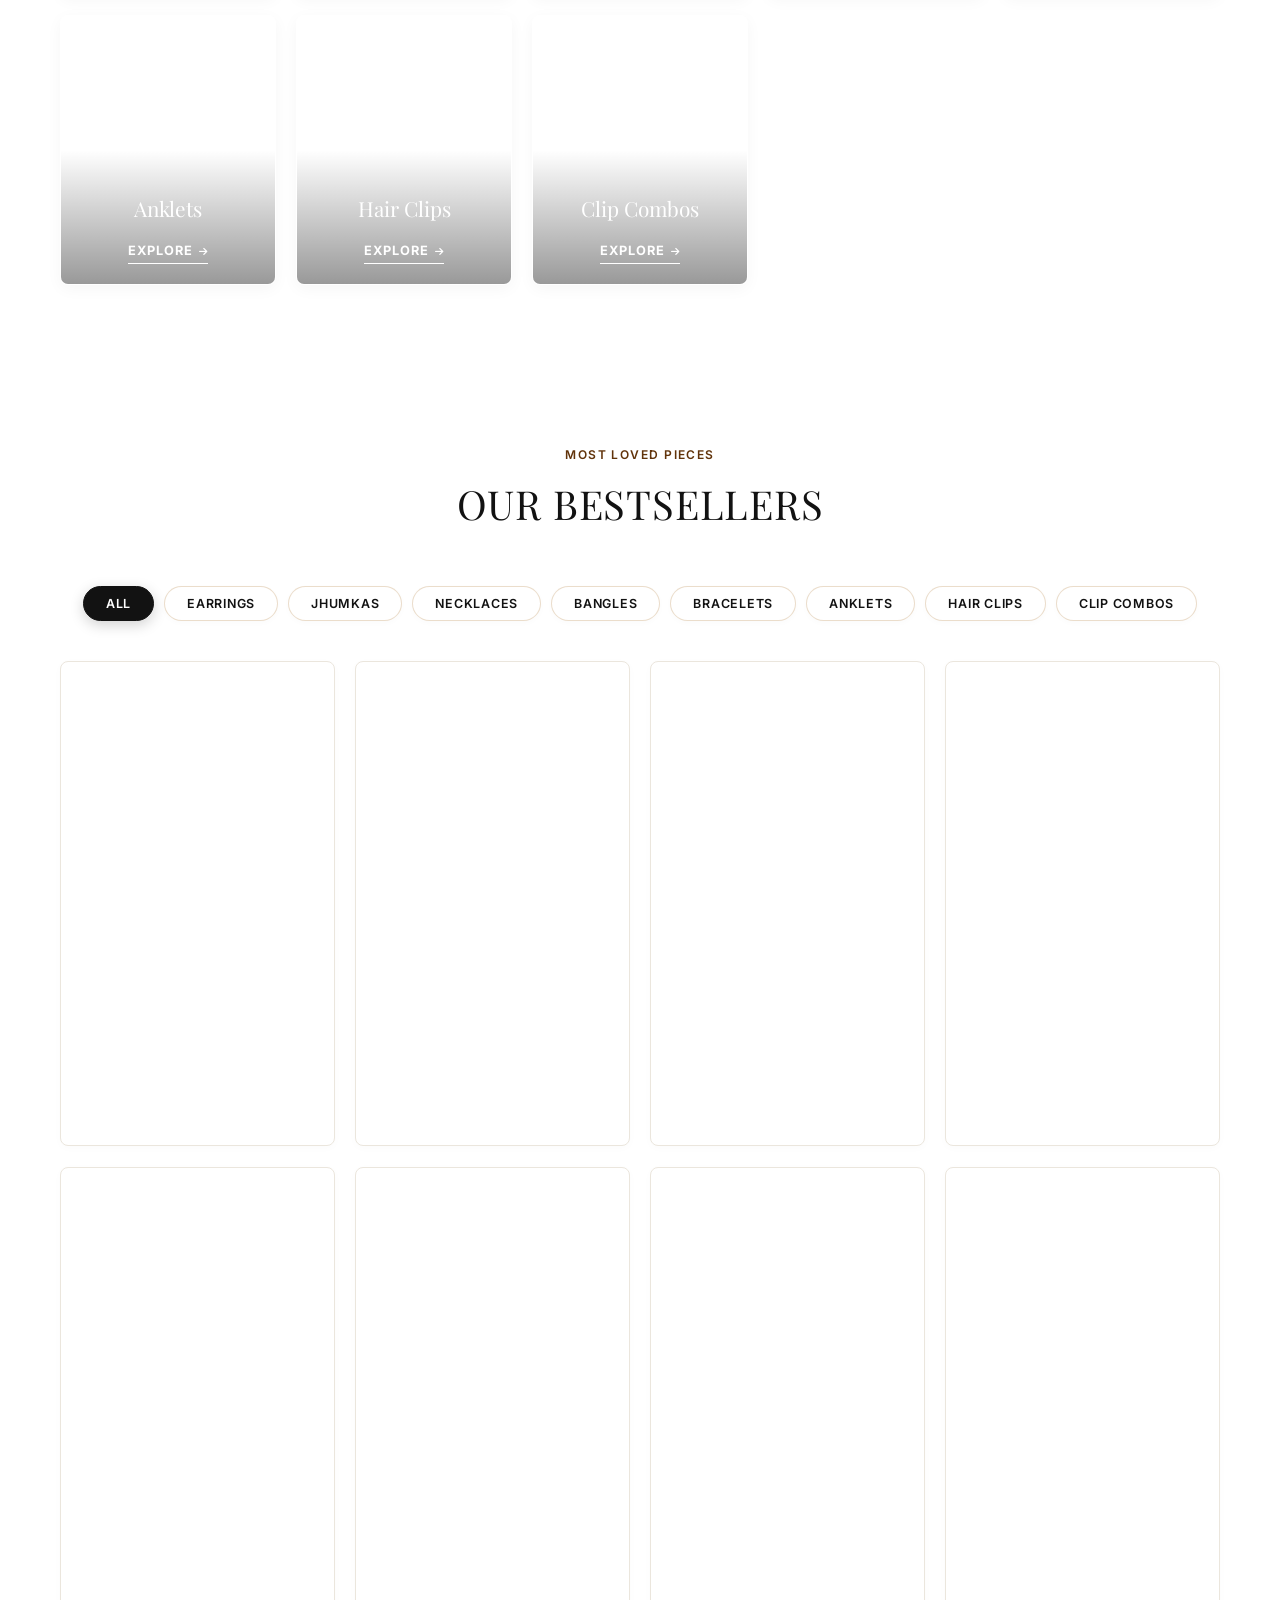
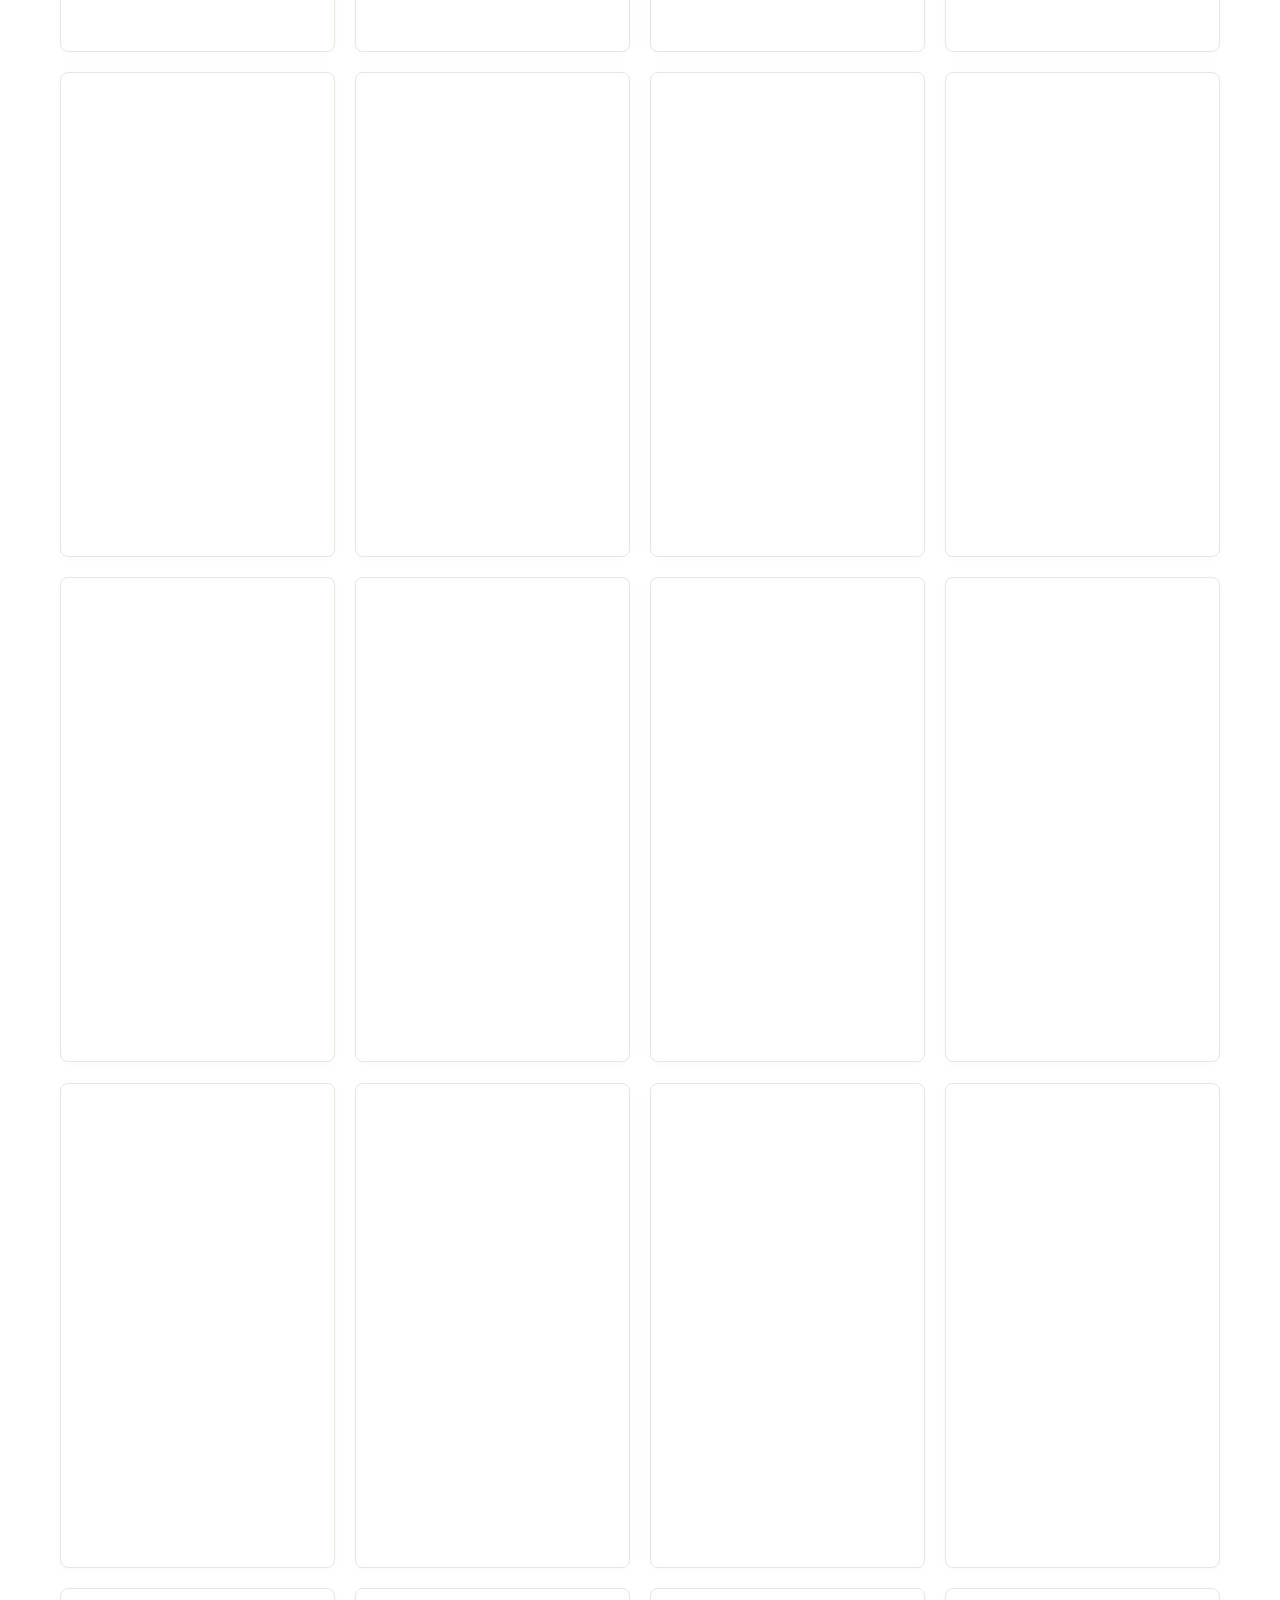
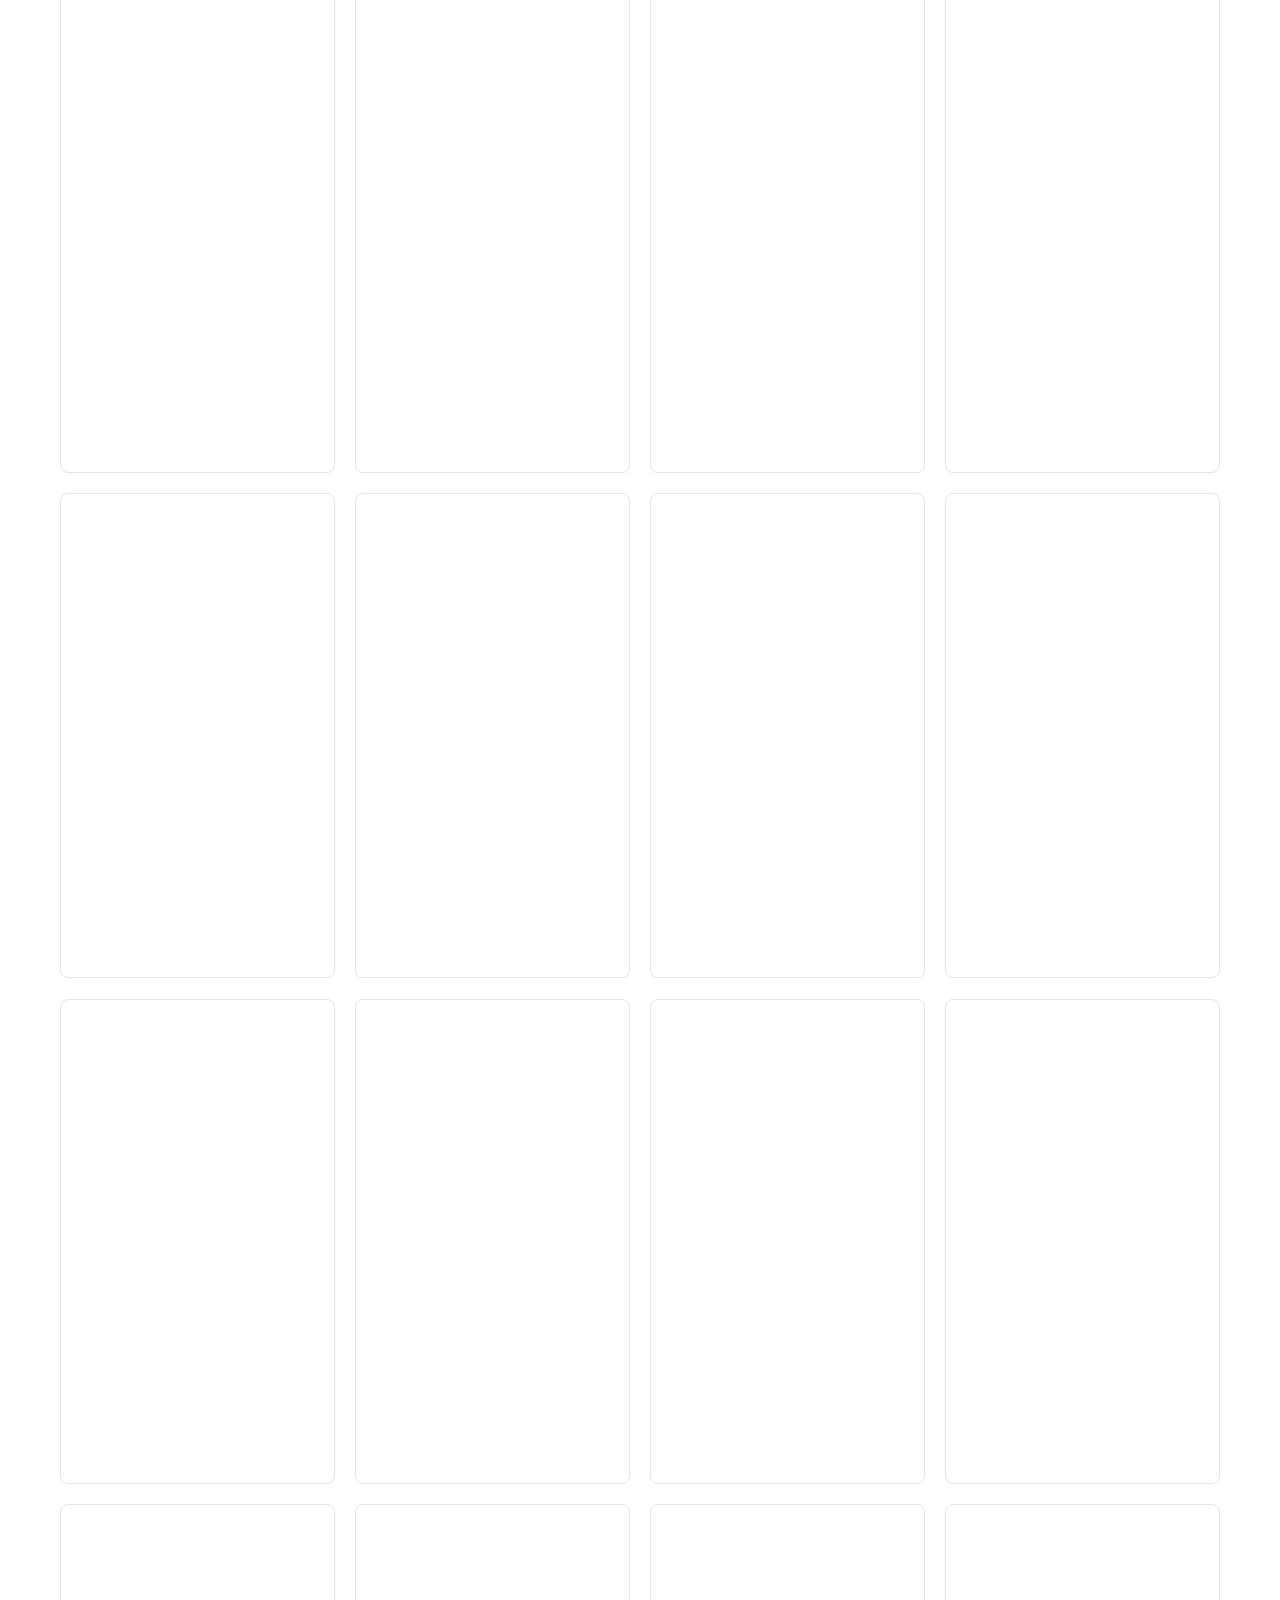
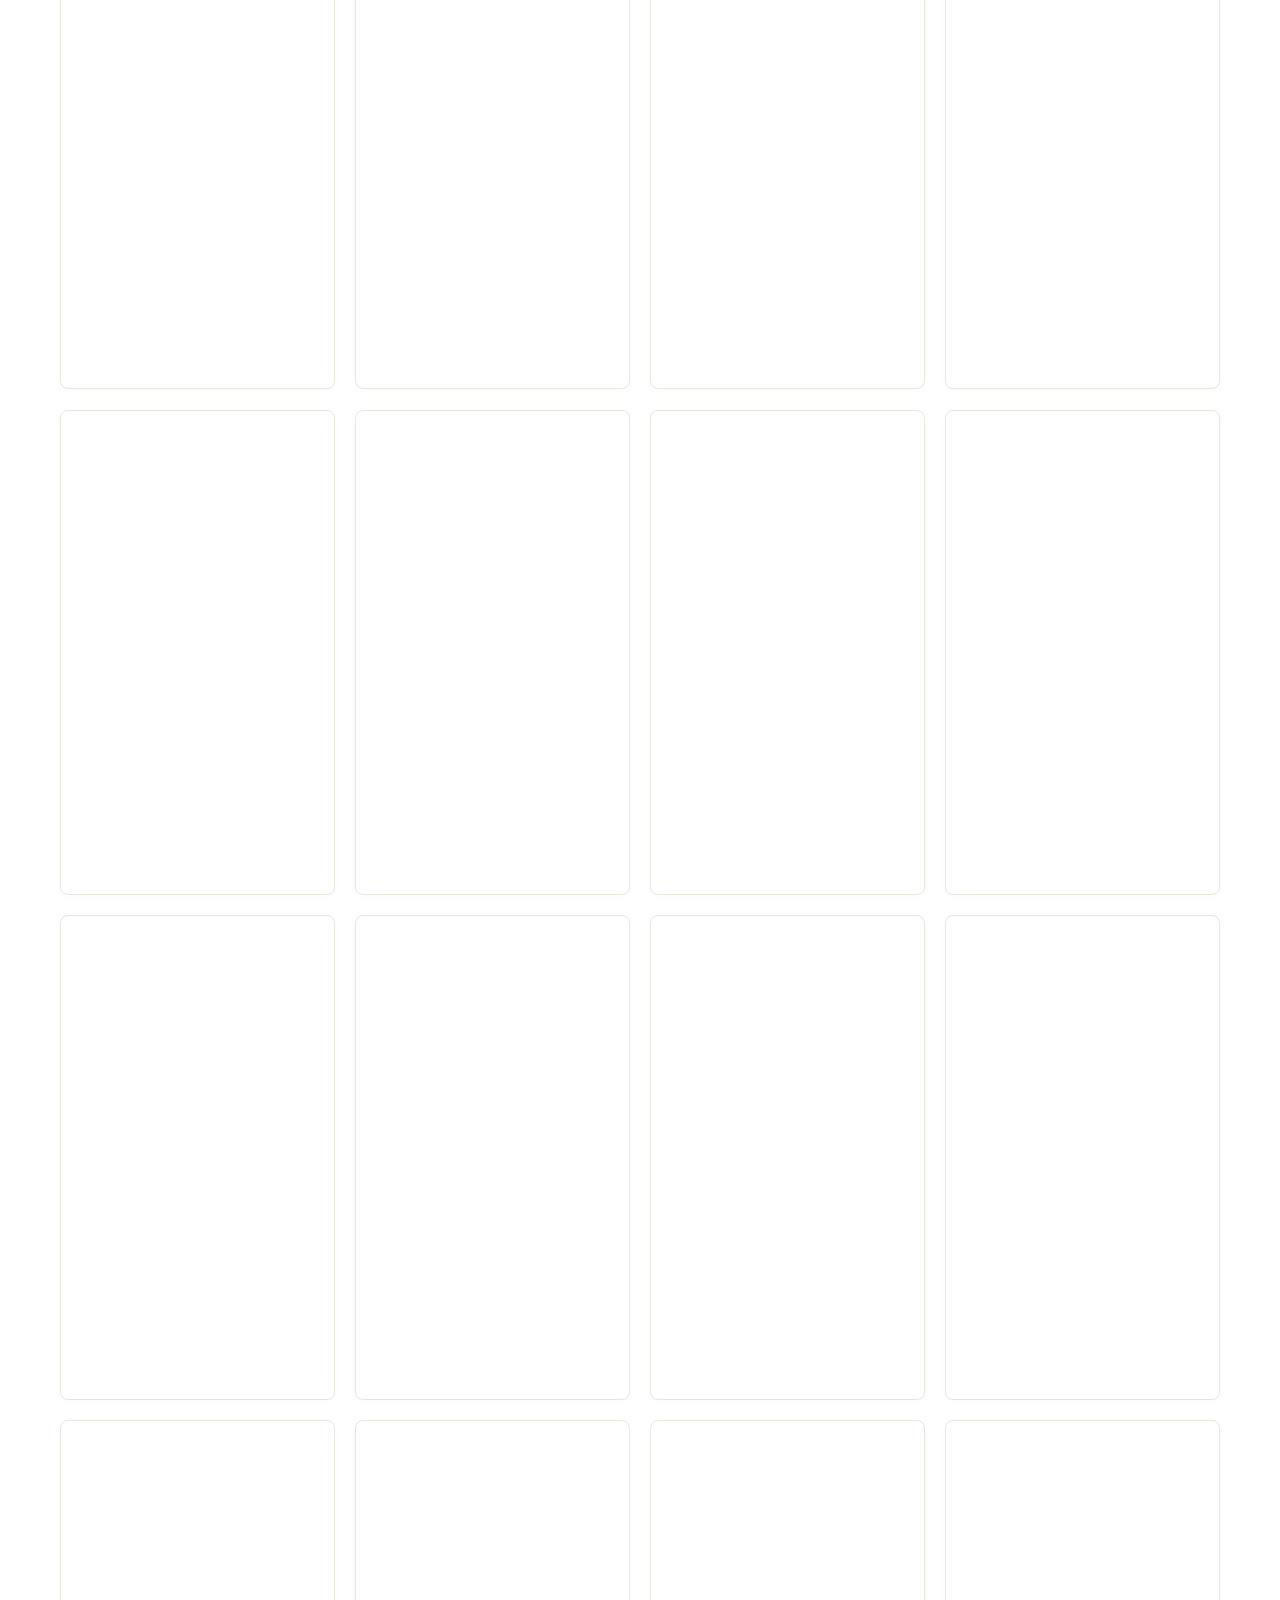
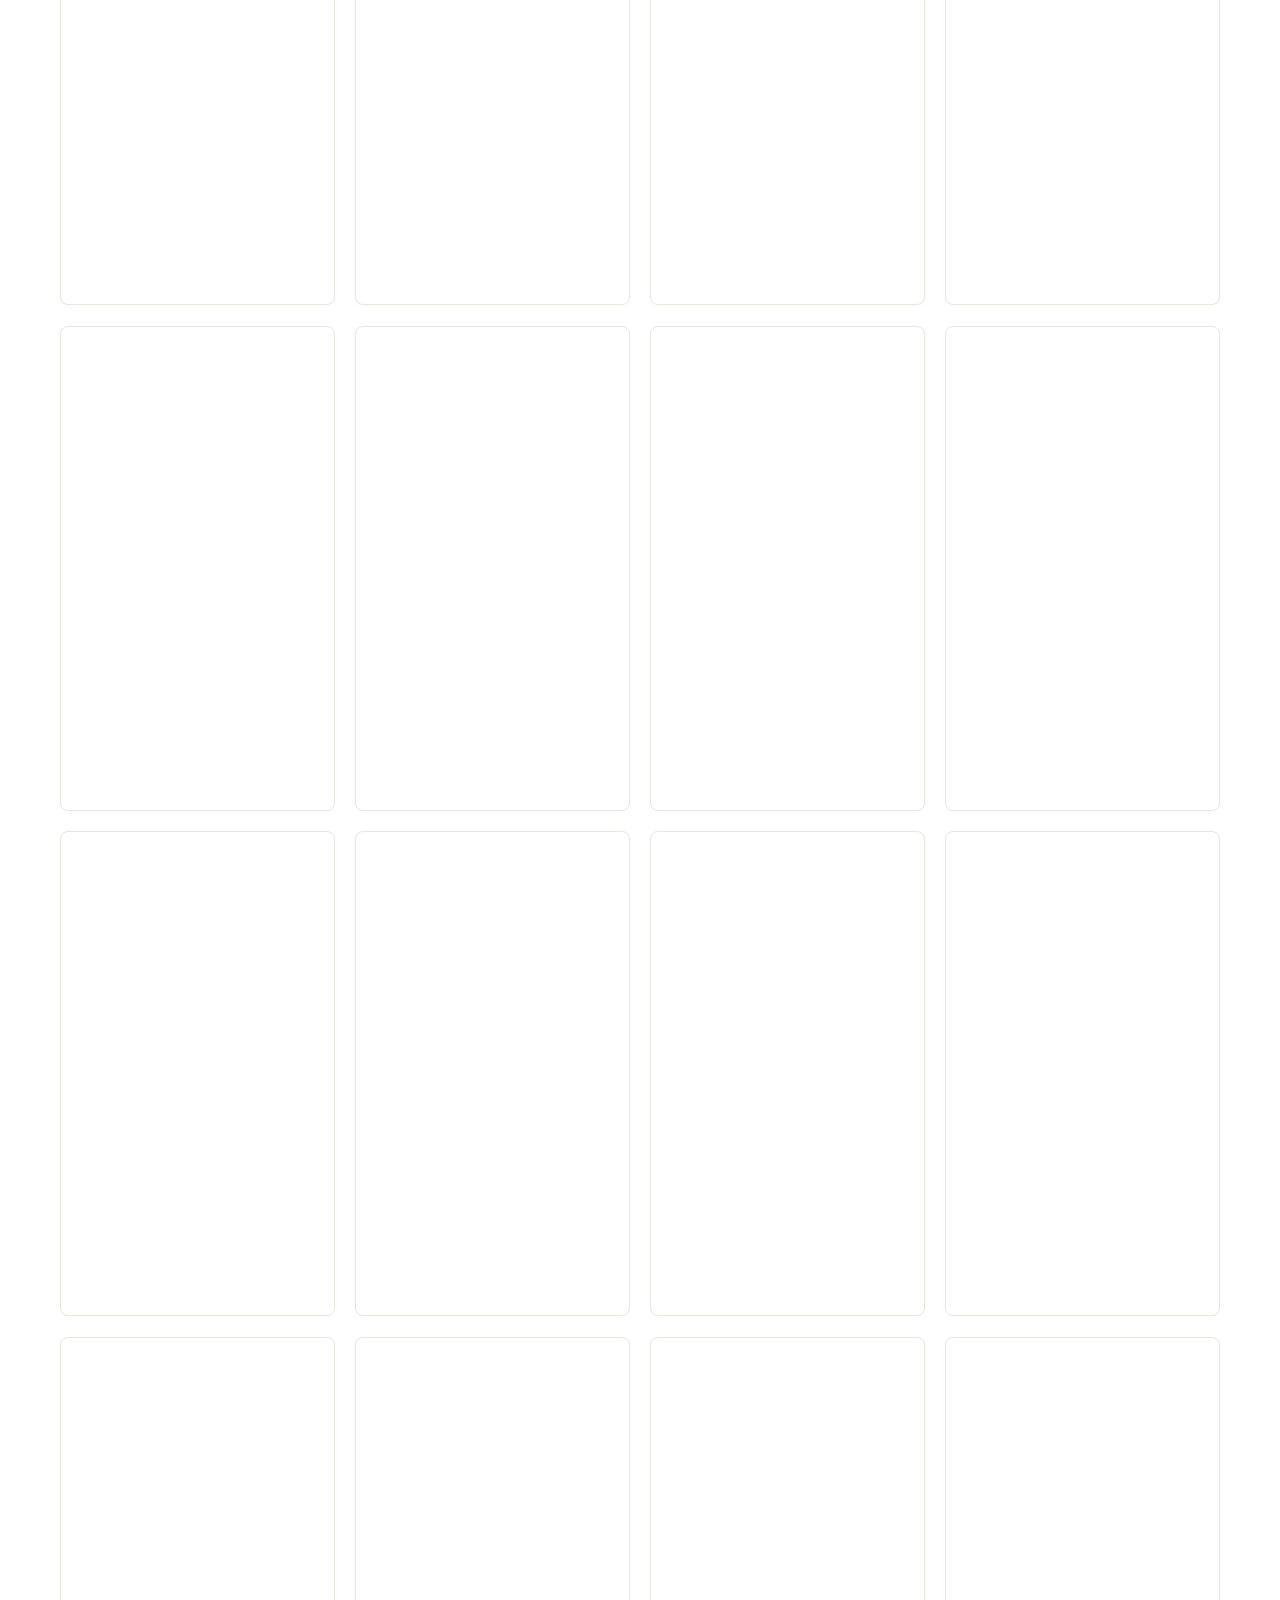
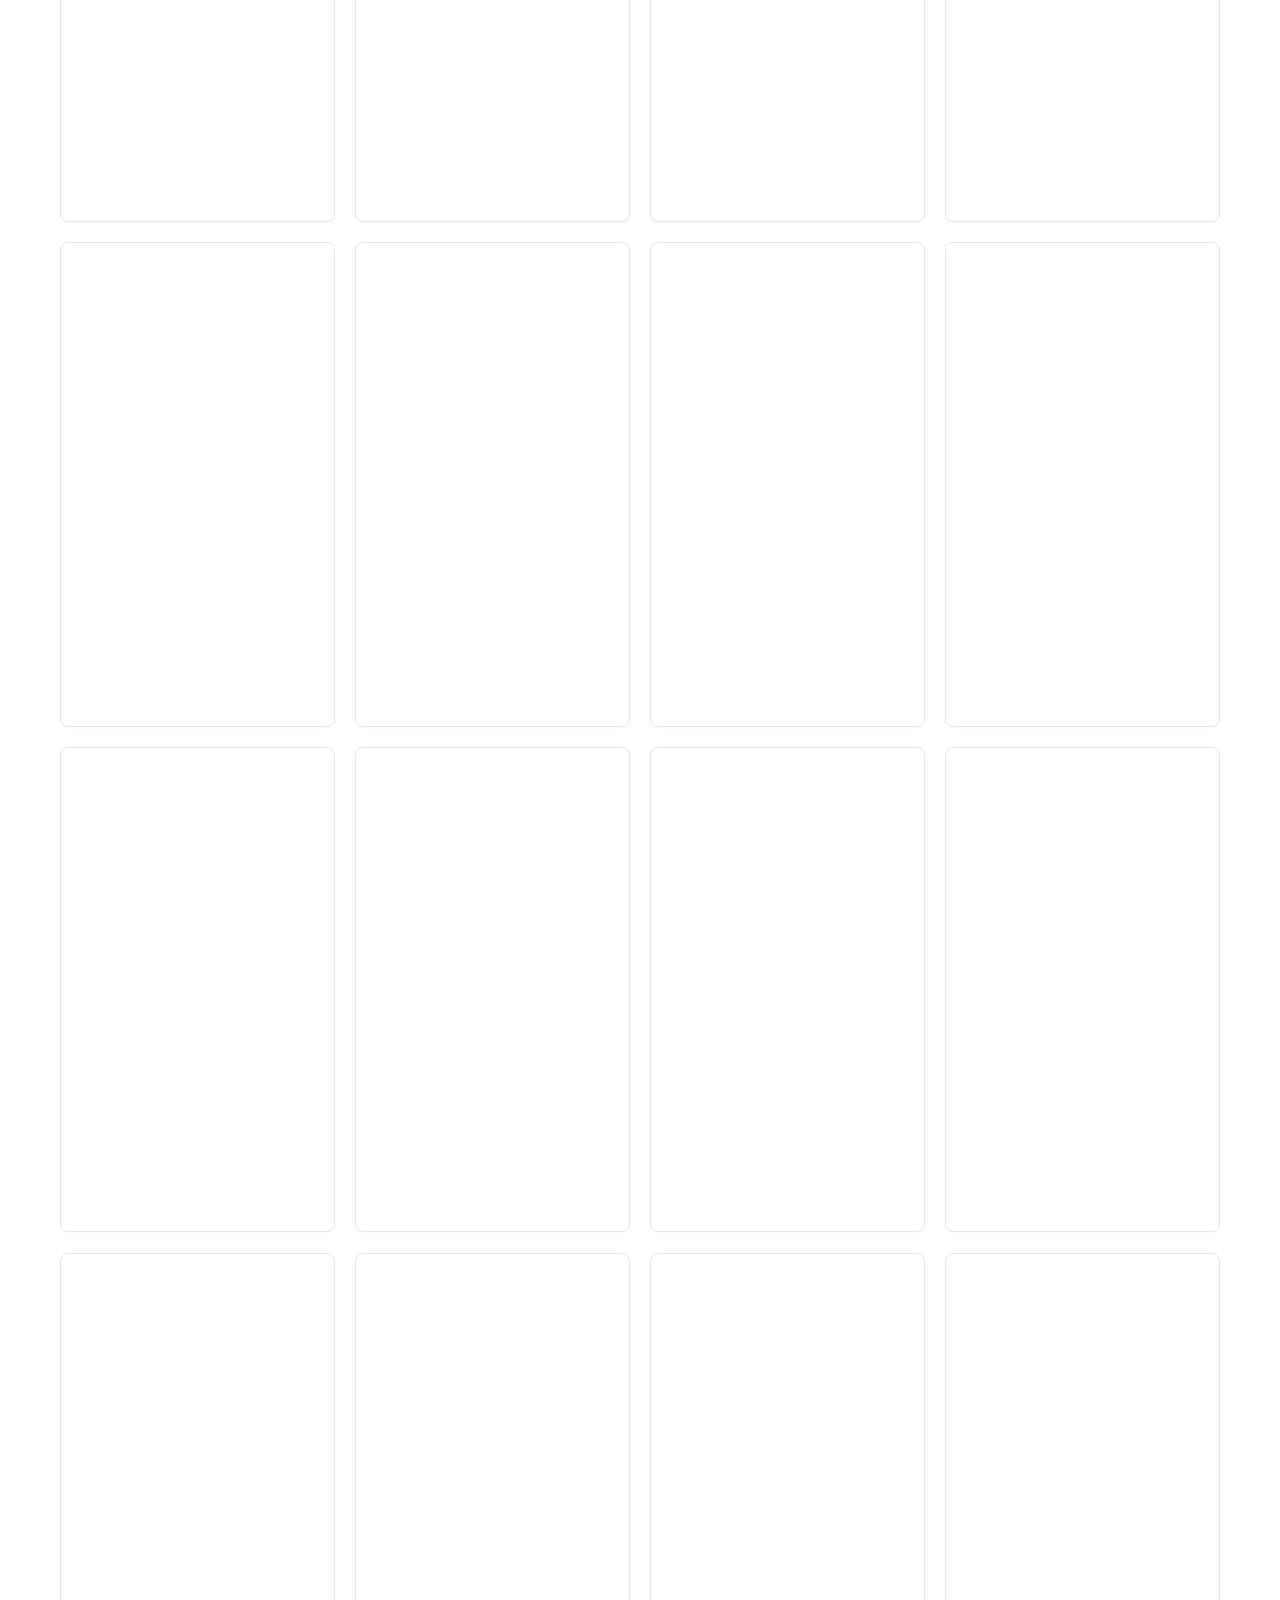
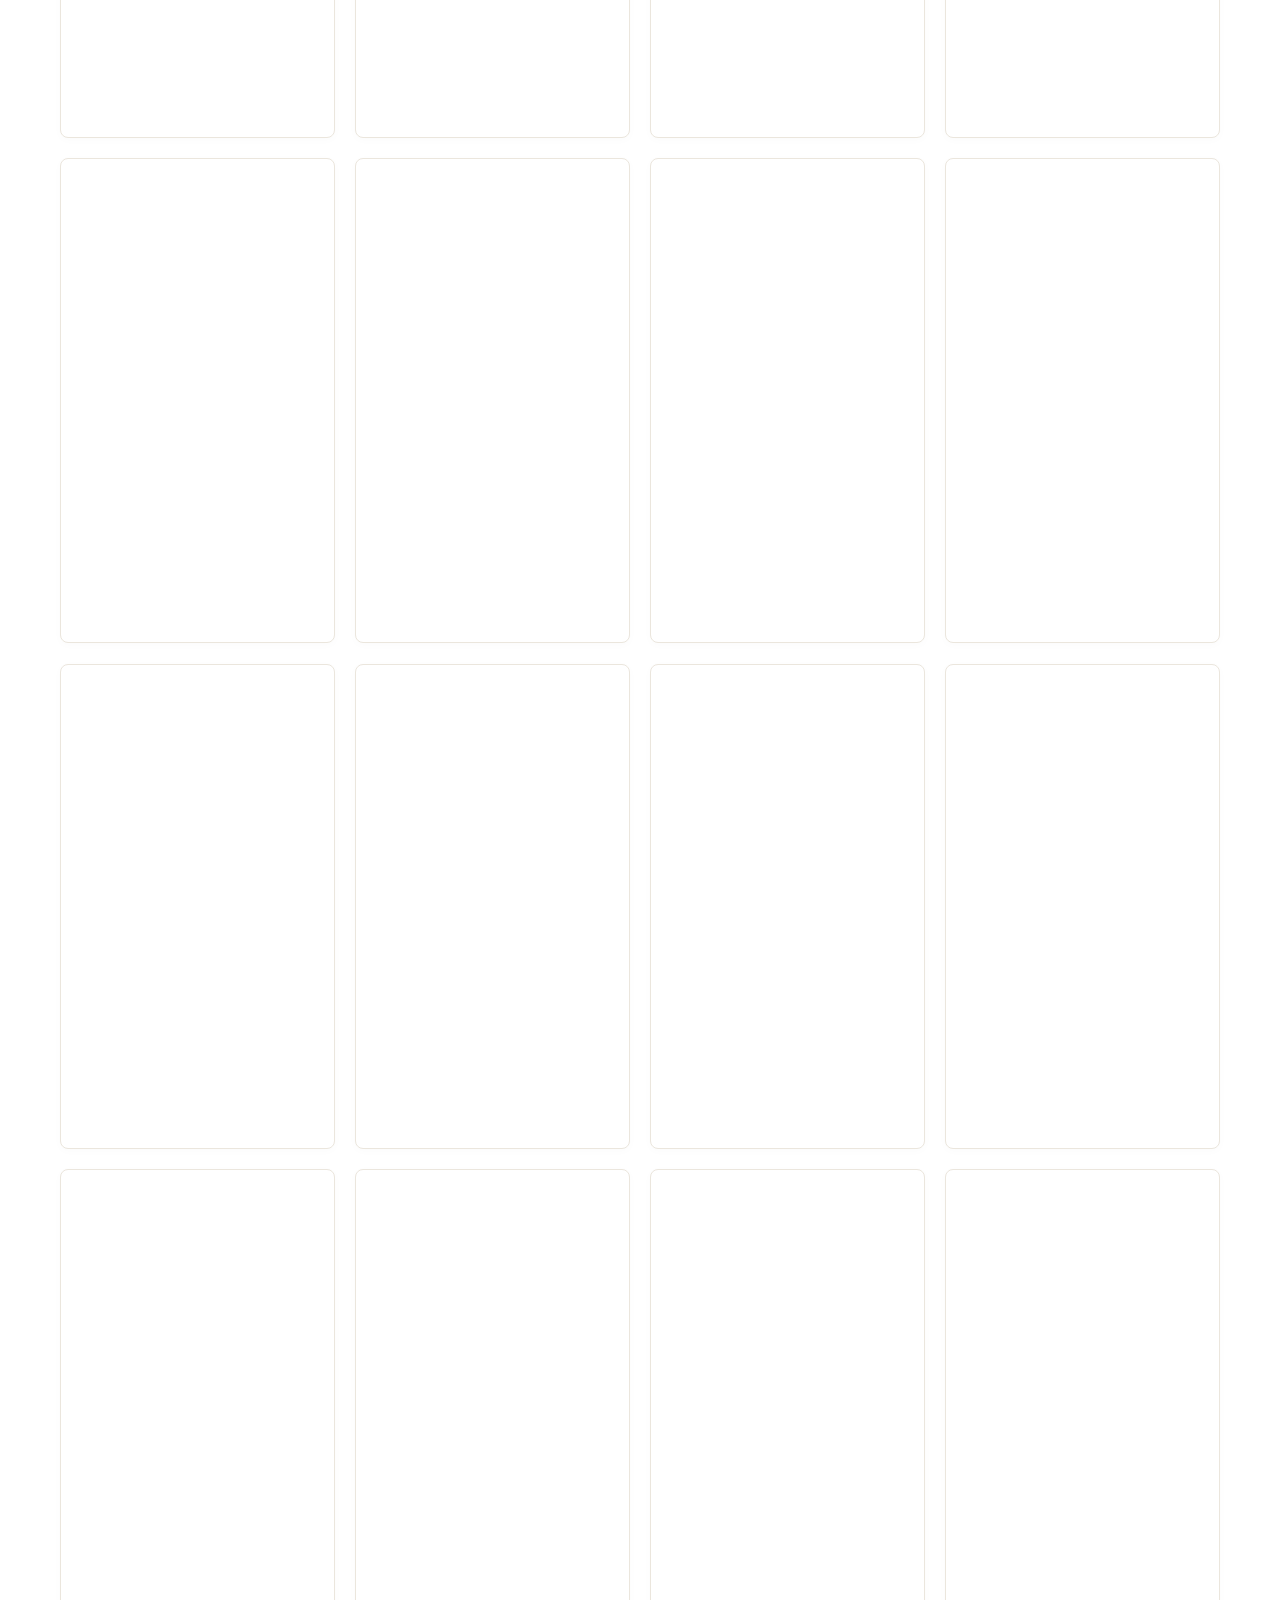
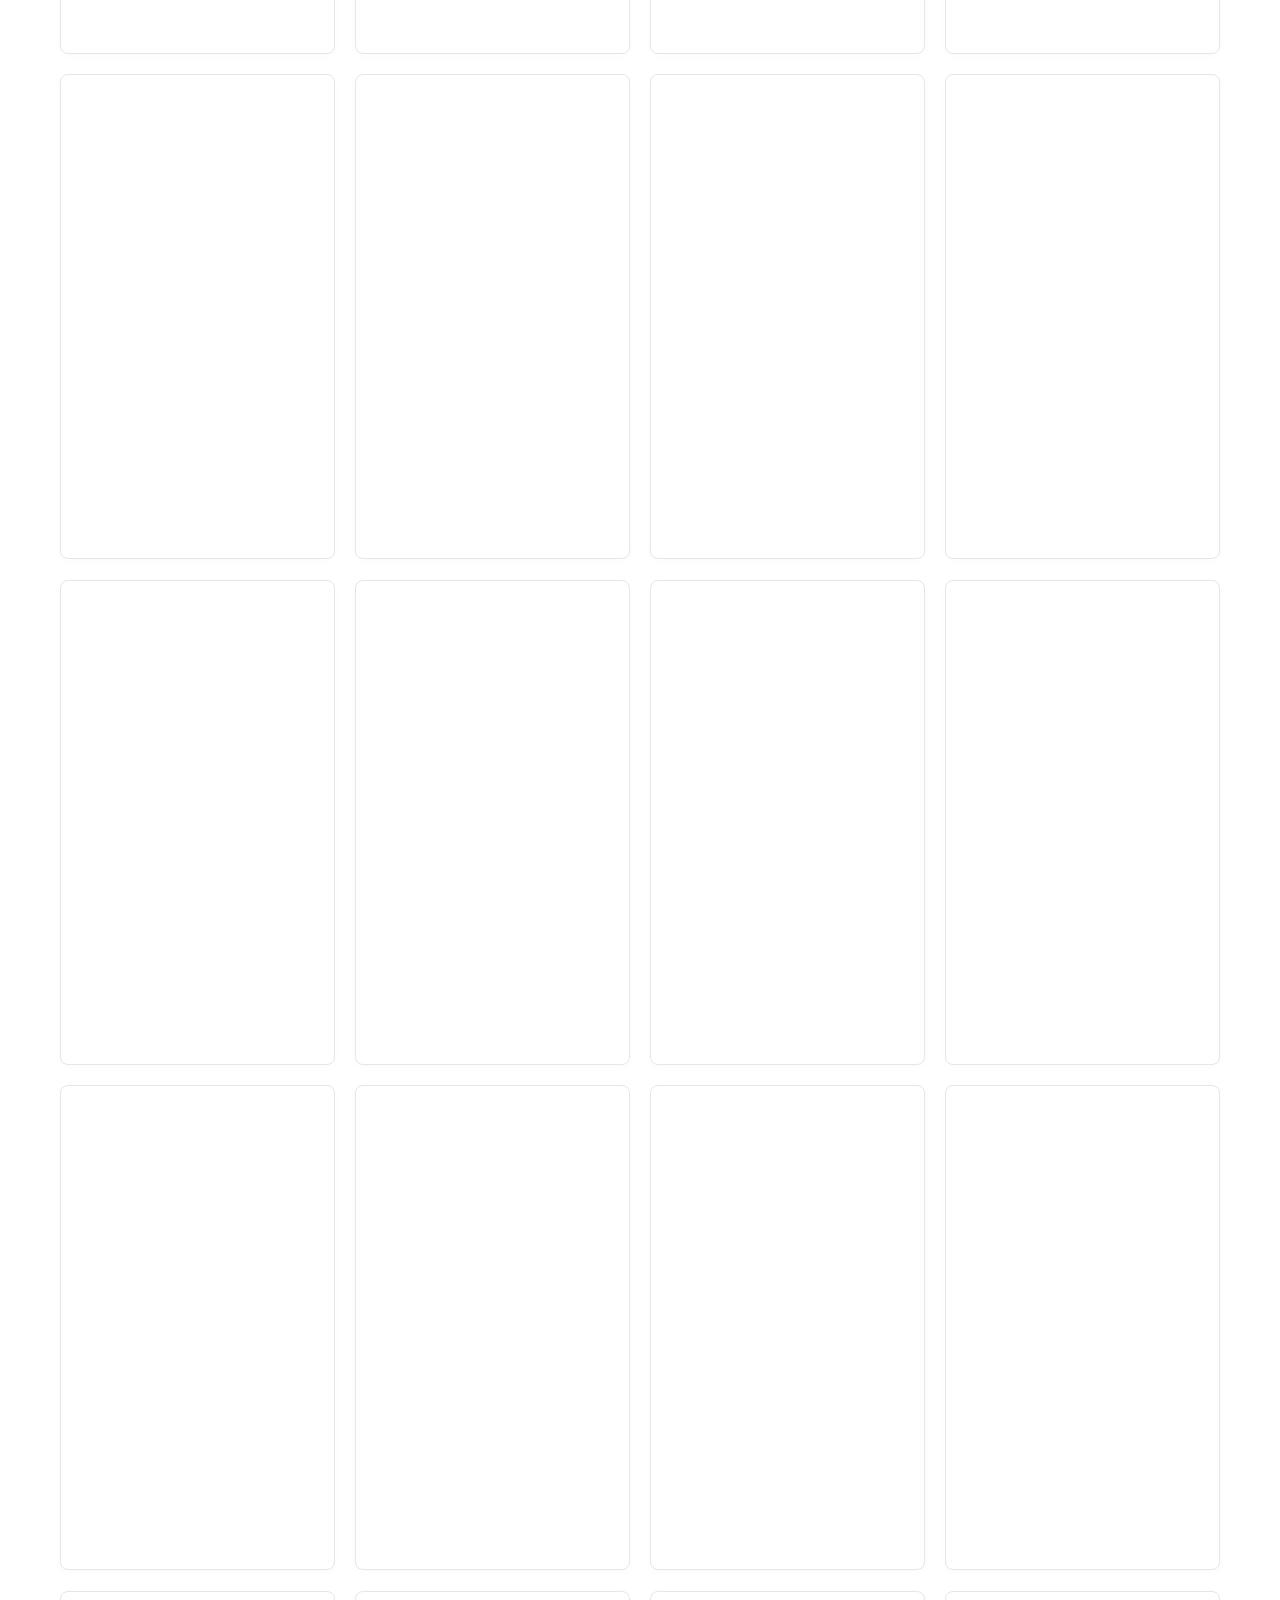
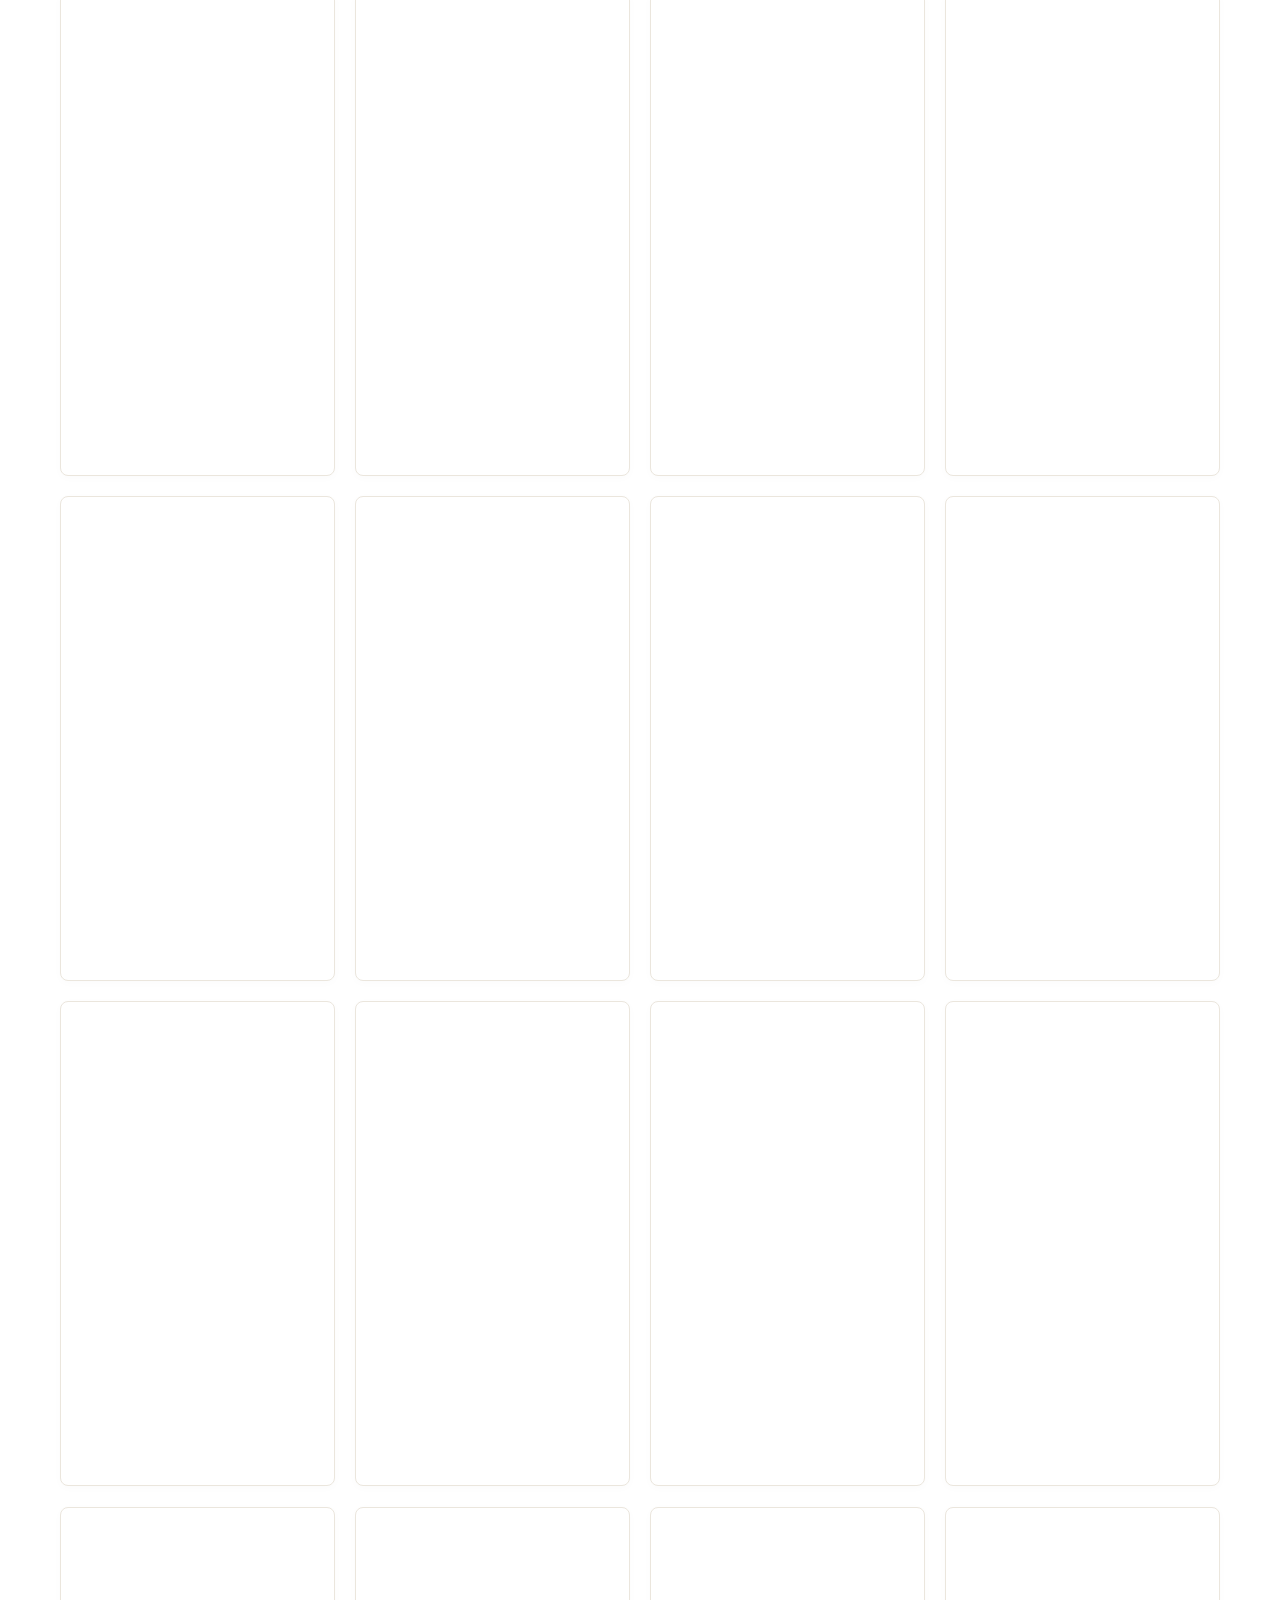
==== commit d9c38f27: "feat(hero): capitalize hero title to all-caps and add subtle sapphire blue colour grading" ====
--- a/blu idol/index.html
+++ b/blu idol/index.html
@@ -3819,6 +3819,7 @@
   <section class="hero" id="hero">
     <div class="hero-bg">
       <img src="images/hero-luxury.webp" alt="Blu Idol - 18K Gold Plated Jewellery" class="hero-img" loading="eager" fetchpriority="high" decoding="async" width="1376" height="768">
+      <div class="hero-color-grade"></div>
       <div class="hero-overlay"></div>
     </div>
 
@@ -3826,8 +3827,8 @@
       <div class="hero-text">
         <p class="hero-eyebrow" id="hero-eyebrow">✦ BLU — BRINGING LUXURY TO U ✦</p>
         <h1 class="hero-title" id="hero-title">
-          a little blu<br>
-          changes <em>everything</em>.
+          A LITTLE BLU<br>
+          CHANGES <em>EVERYTHING</em>.
         </h1>
         <p class="hero-subtitle" id="hero-subtitle">
           Not made to simply complete a look. Made to become part of it.<br><br>
--- a/blu idol/style.css
+++ b/blu idol/style.css
@@ -502,14 +502,31 @@
   object-position: right center;
 }
 
+.hero-color-grade {
+  position: absolute;
+  top: 0;
+  left: 0;
+  width: 100%;
+  height: 100%;
+  background: 
+    radial-gradient(ellipse 65% 65% at 75% 35%, rgba(24, 75, 160, 0.20) 0%, rgba(14, 45, 110, 0.12) 45%, rgba(6, 25, 65, 0.04) 100%),
+    linear-gradient(135deg, rgba(28, 85, 175, 0.08) 0%, rgba(14, 48, 112, 0.12) 50%, rgba(8, 30, 75, 0.18) 100%);
+  mix-blend-mode: soft-light;
+  pointer-events: none;
+  z-index: 2;
+}
+
 .hero-overlay {
   position: absolute;
   top: 0;
   left: 0;
   width: 100%;
   height: 100%;
-  background: linear-gradient(90deg, rgba(251, 247, 240, 0.8) 0%, rgba(251, 247, 240, 0.35) 50%, rgba(251, 247, 240, 0.05) 100%);
-  z-index: 2;
+  background: 
+    radial-gradient(circle at 80% 30%, rgba(28, 85, 180, 0.12) 0%, rgba(15, 50, 115, 0.05) 50%, transparent 80%),
+    linear-gradient(90deg, #fbf7f0 0%, rgba(251, 247, 240, 0.90) 30%, rgba(251, 247, 240, 0.55) 48%, rgba(220, 235, 252, 0.22) 72%, rgba(25, 70, 145, 0.10) 100%);
+  z-index: 3;
+  pointer-events: none;
 }
 
 .hero-content {
@@ -522,7 +539,7 @@
 }
 
 .hero-text {
-  max-width: 580px;
+  max-width: 620px;
   text-align: left;
 }
 
@@ -541,7 +558,8 @@
   font-size: 3.8rem;
   line-height: 1.15;
   font-weight: 400;
-  letter-spacing: 0.02em;
+  letter-spacing: 0.04em;
+  text-transform: uppercase;
   margin-bottom: 24px;
   color: #121212;
   text-shadow: 0 1px 2px rgba(255, 255, 255, 0.8);
@@ -550,7 +568,7 @@
 .hero-title em {
   font-family: var(--font-serif);
   font-style: italic;
-  text-transform: lowercase;
+  text-transform: uppercase;
   color: var(--accent-dark);
 }
 
@@ -2224,14 +2242,24 @@
     object-position: 75% center; /* Keep model and luxury layered jewelry perfectly framed */
   }
 
+  .hero-color-grade {
+    background: 
+      radial-gradient(circle at 75% 30%, rgba(26, 75, 160, 0.22) 0%, rgba(14, 45, 105, 0.12) 55%, transparent 100%),
+      linear-gradient(180deg, rgba(28, 80, 170, 0.12) 0%, rgba(14, 45, 110, 0.06) 40%, transparent 70%);
+    mix-blend-mode: soft-light;
+  }
+
   .hero-overlay {
-    background: linear-gradient(
-      180deg,
-      rgba(251, 247, 240, 0.05) 0%,
-      rgba(251, 247, 240, 0.28) 40%,
-      rgba(251, 247, 240, 0.90) 74%,
-      #fbf7f0 100%
-    );
+    background: 
+      radial-gradient(circle at 75% 25%, rgba(28, 85, 180, 0.15) 0%, transparent 65%),
+      linear-gradient(
+        180deg,
+        rgba(18, 50, 115, 0.10) 0%,
+        rgba(220, 235, 252, 0.12) 20%,
+        rgba(251, 247, 240, 0.38) 42%,
+        rgba(251, 247, 240, 0.94) 72%,
+        #fbf7f0 100%
+      );
   }
 
   .hero-content {
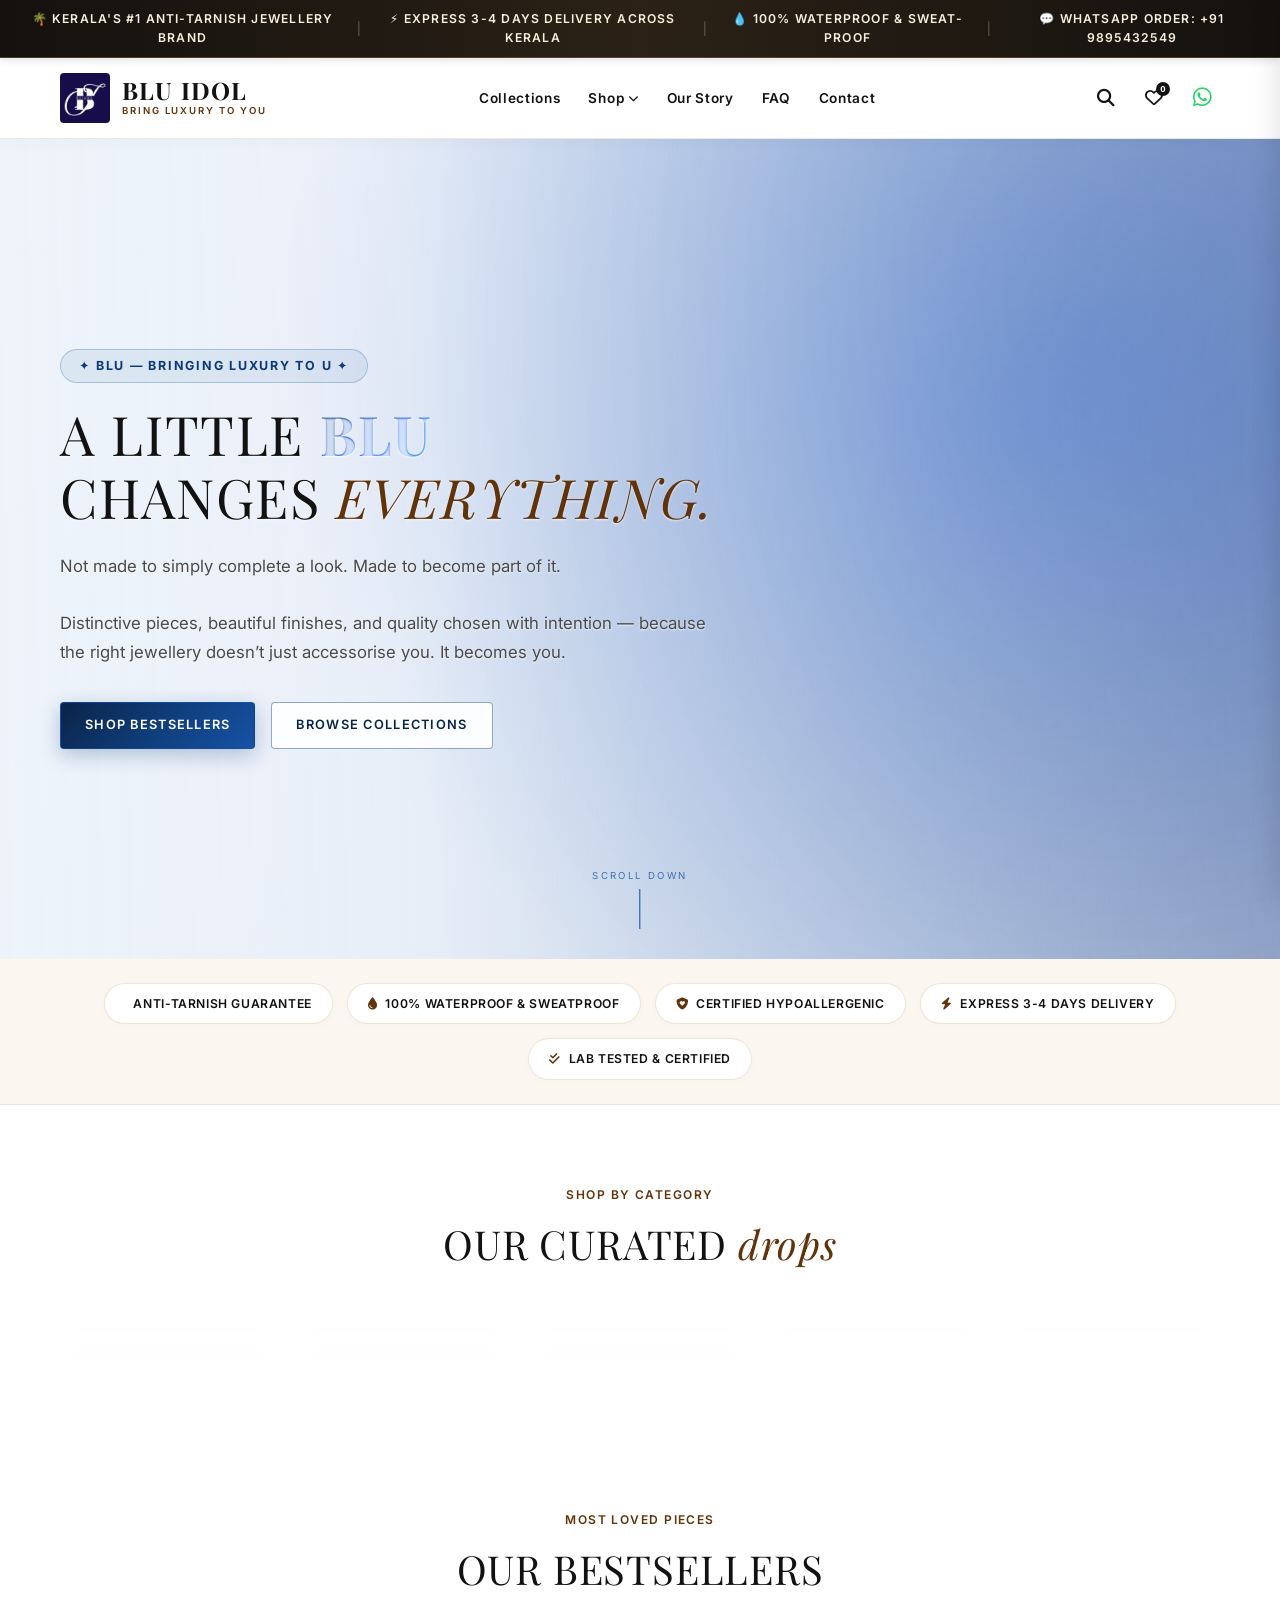
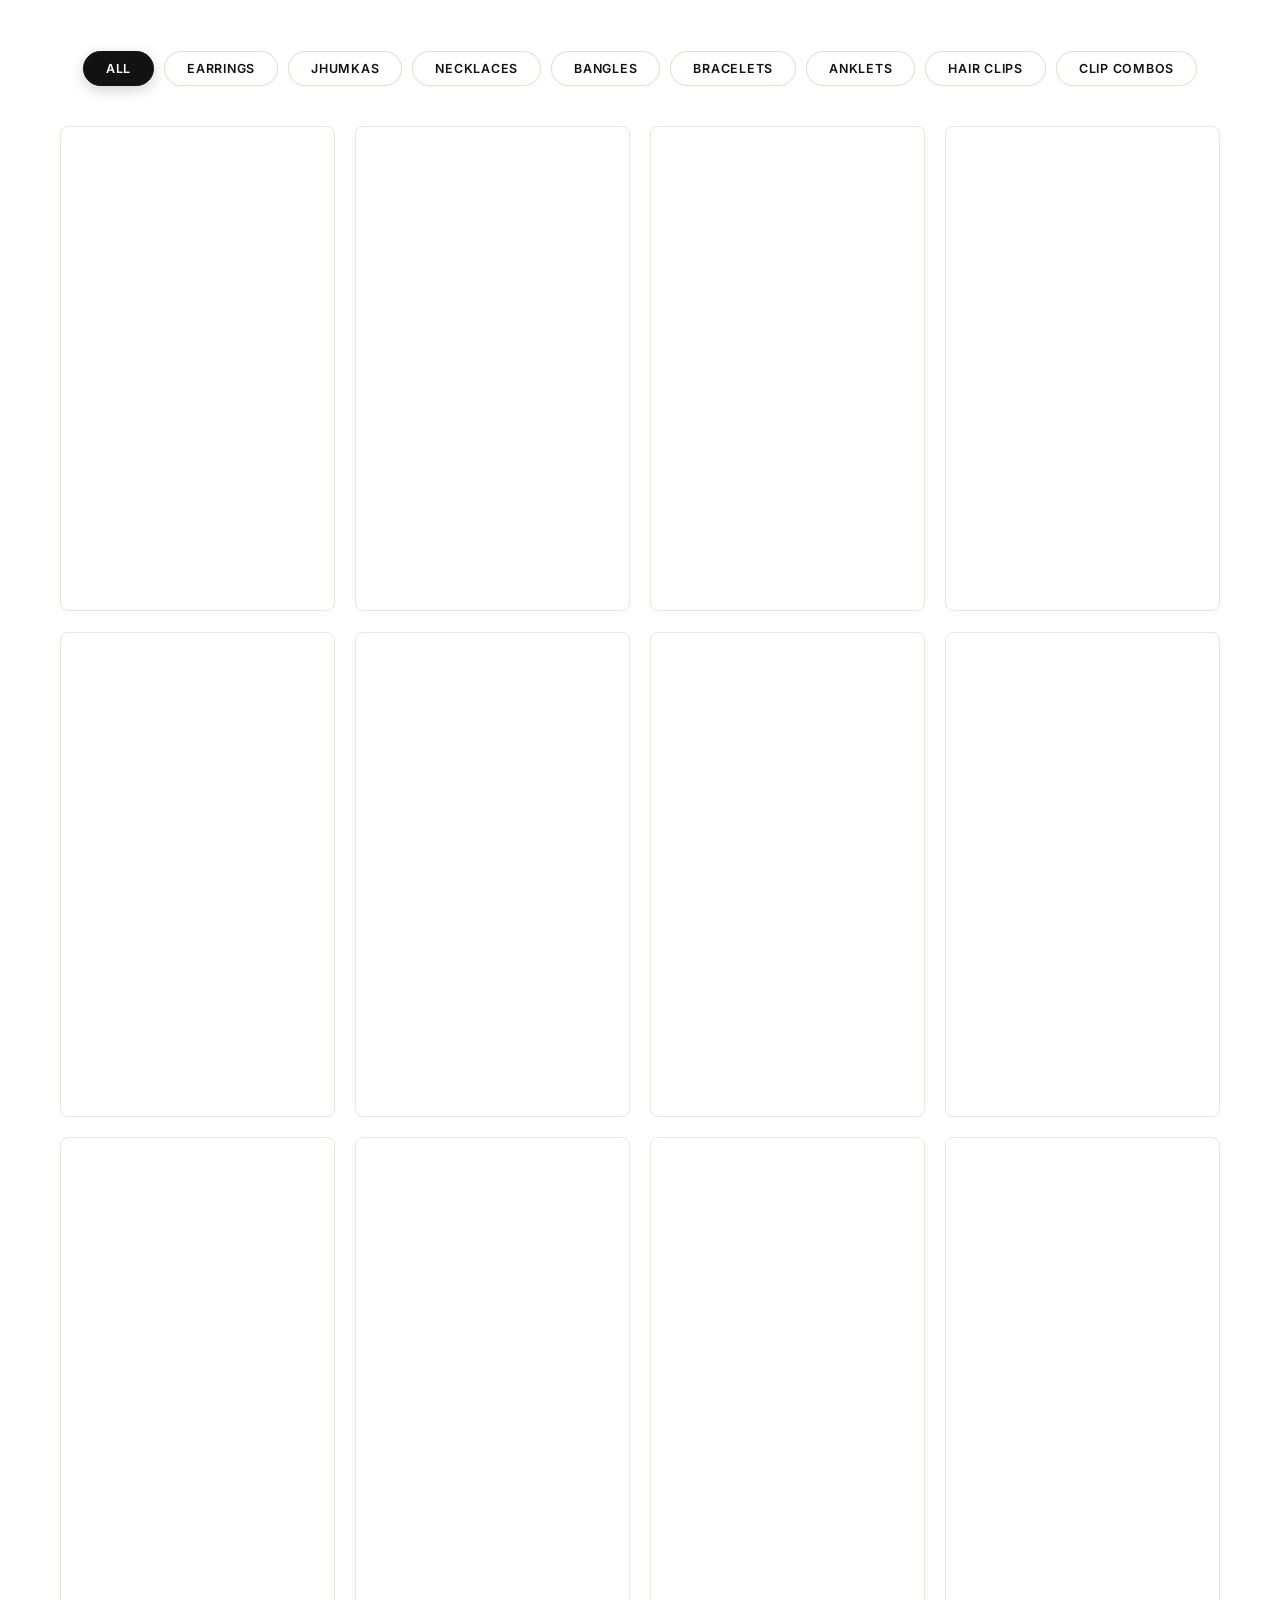
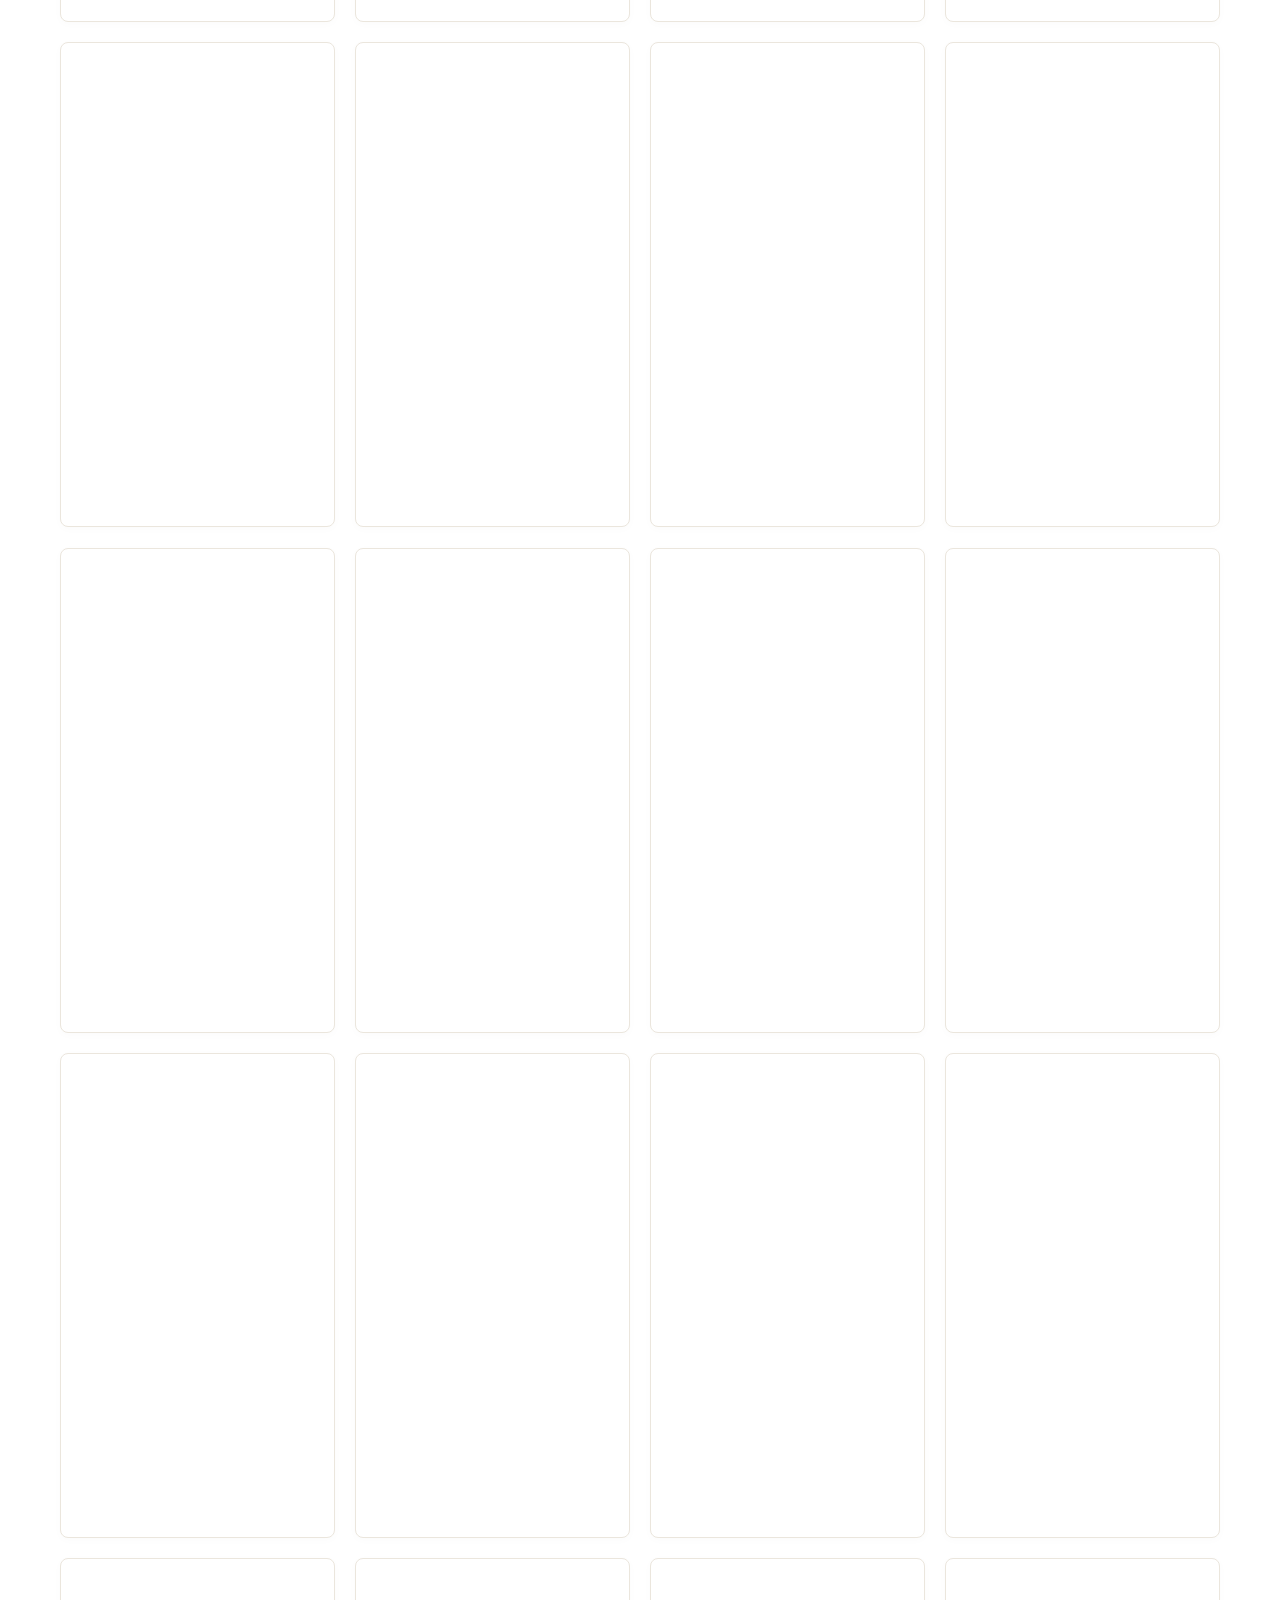
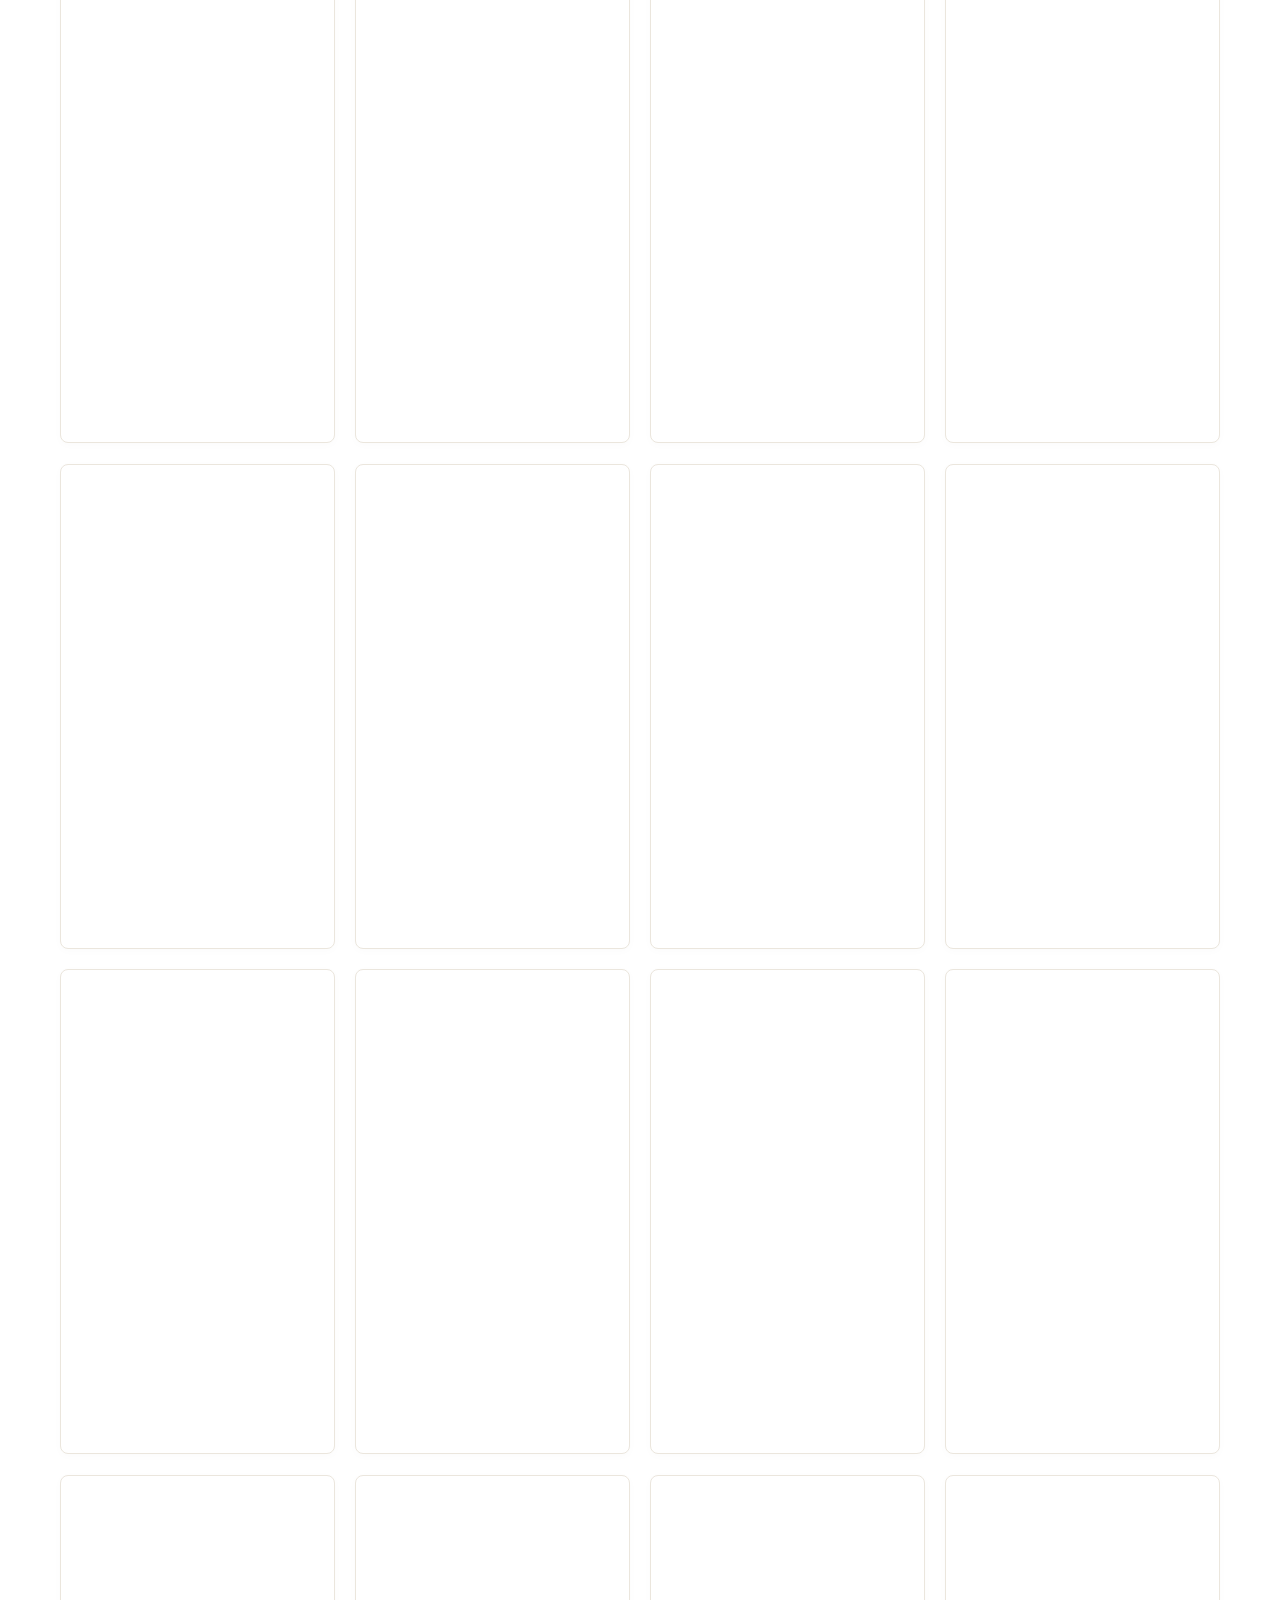
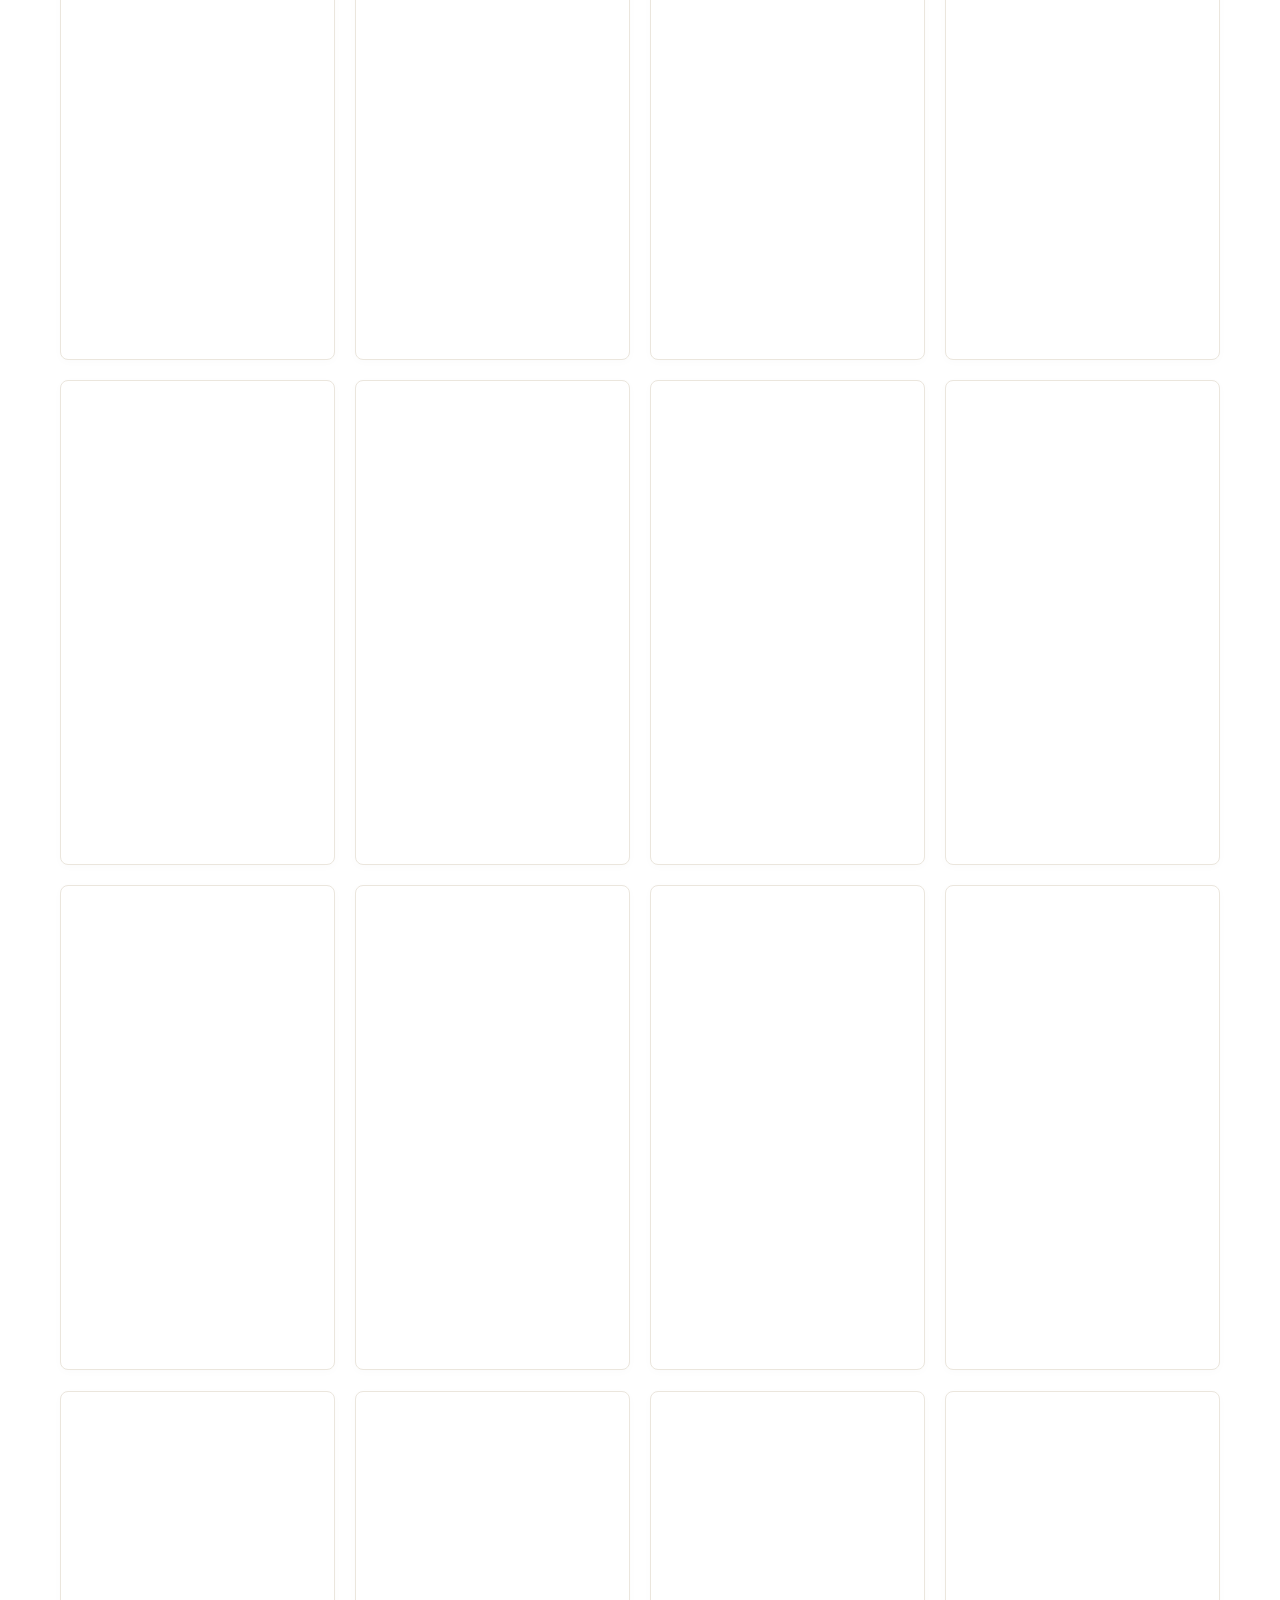
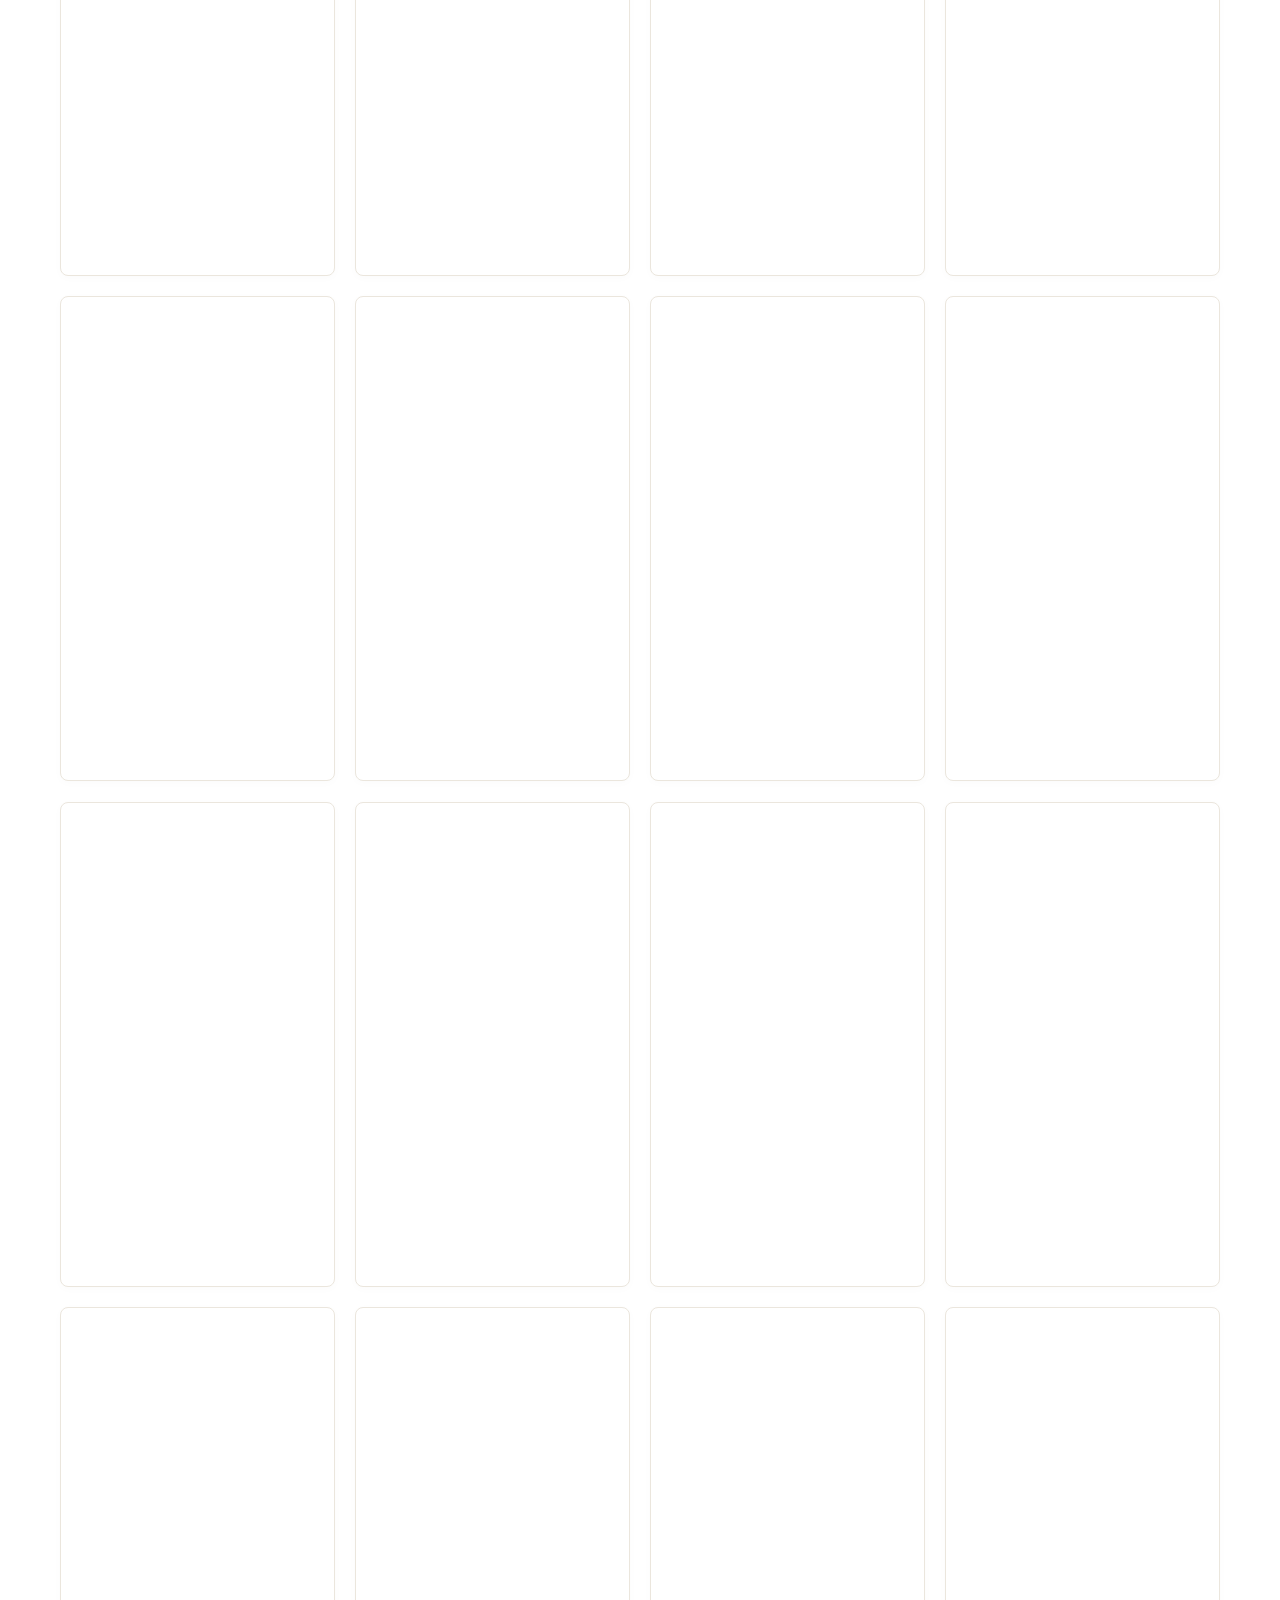
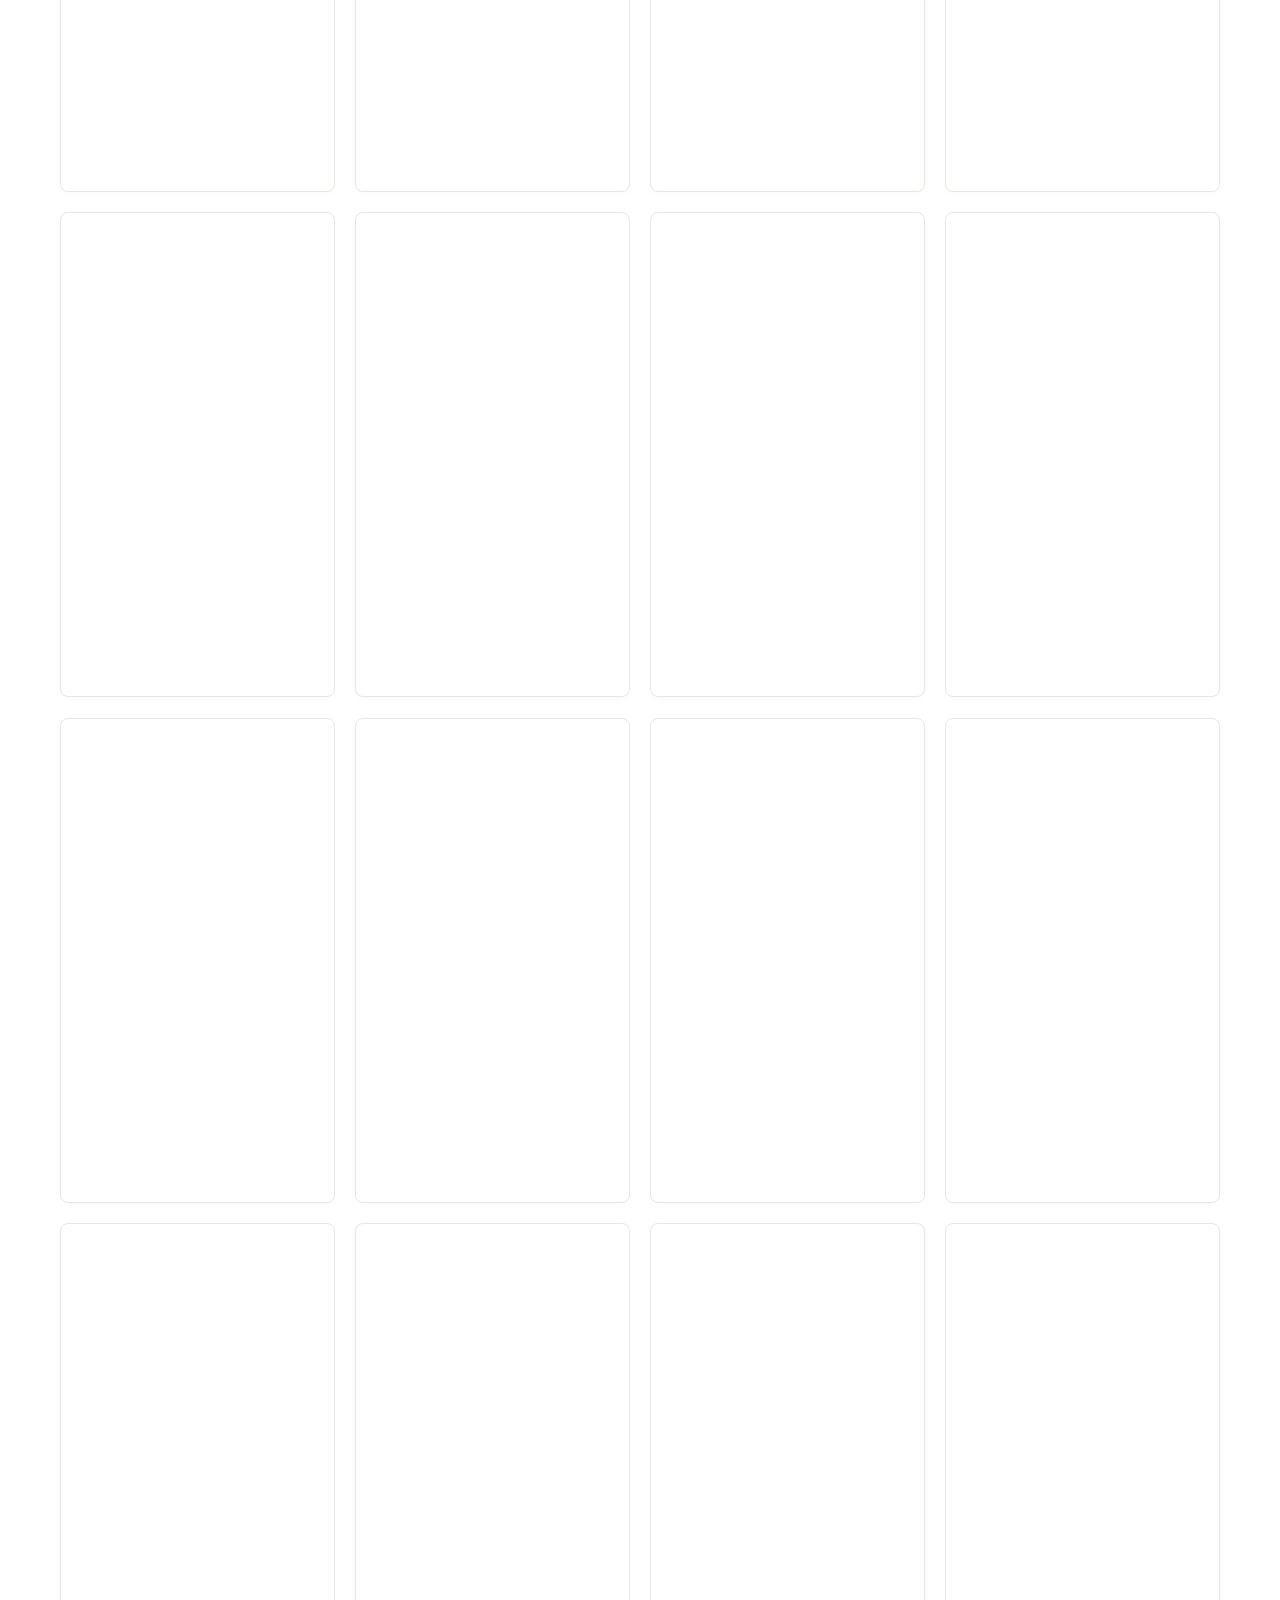
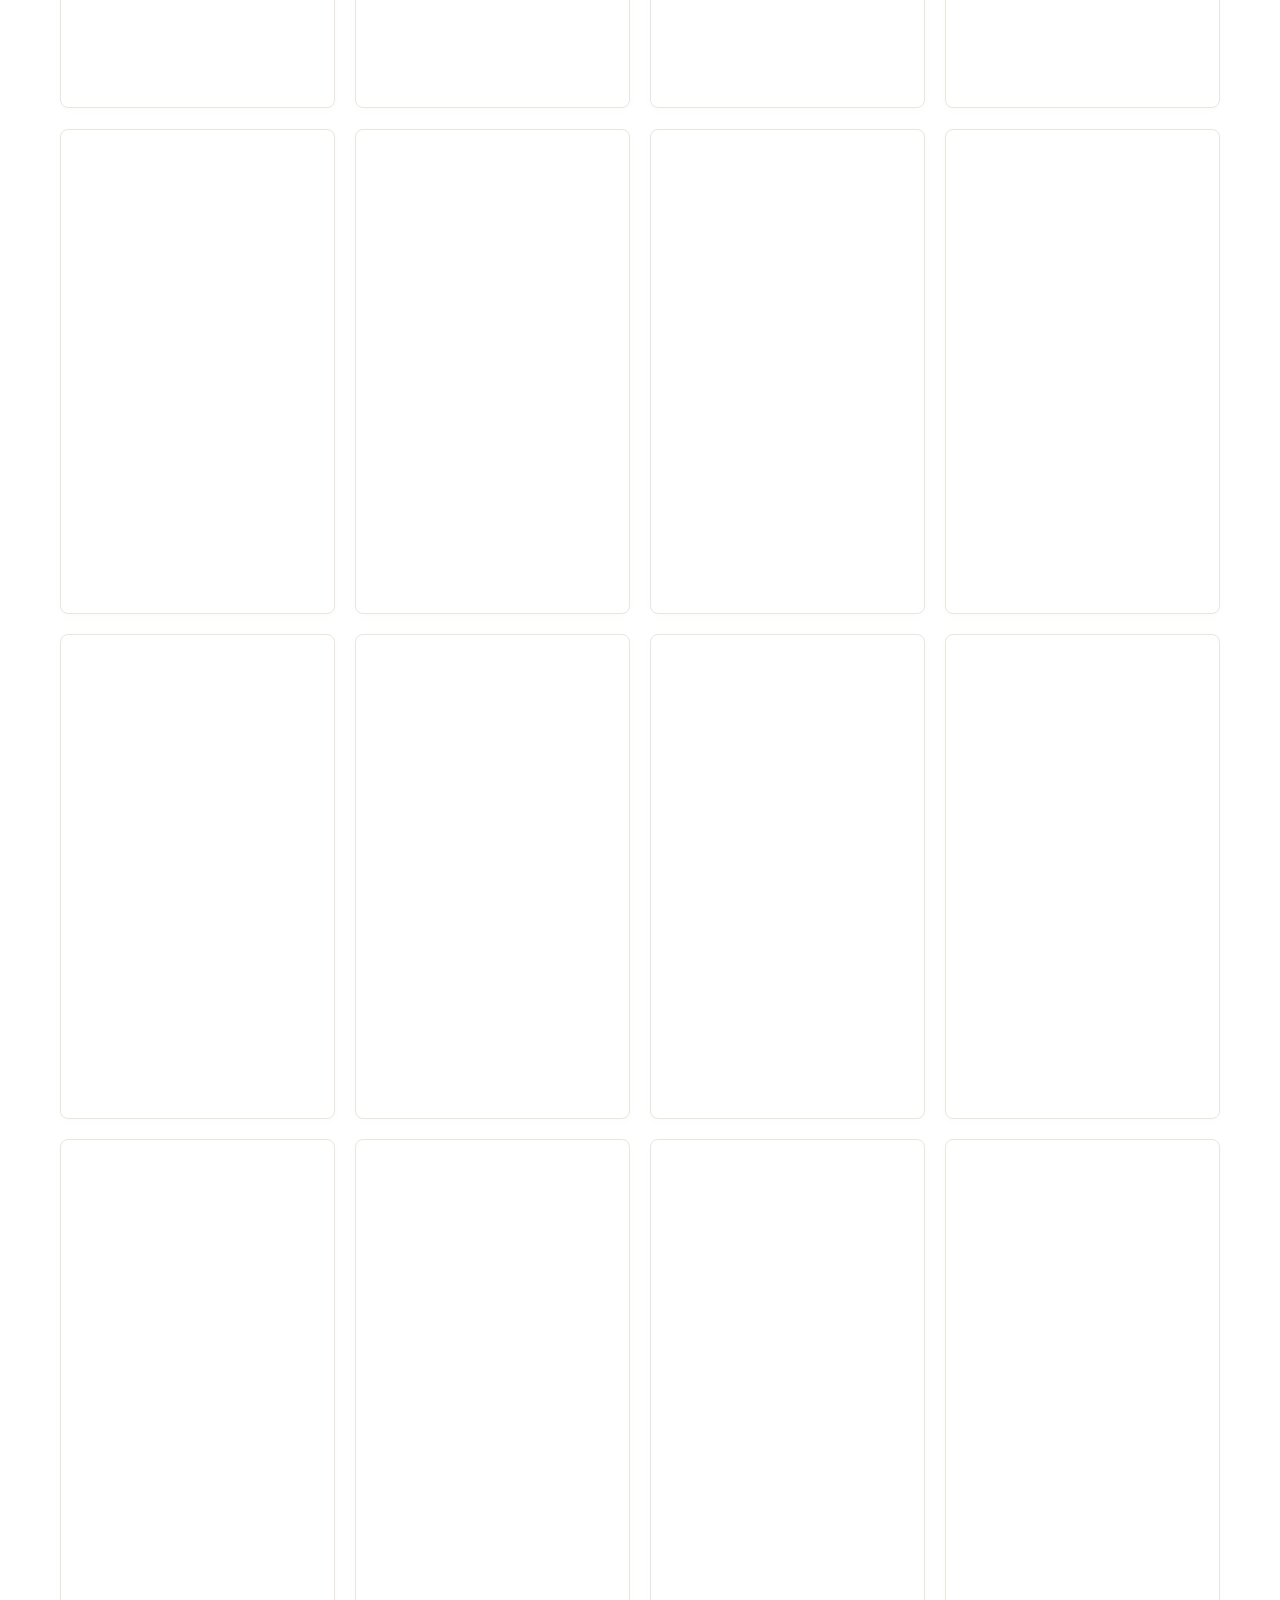
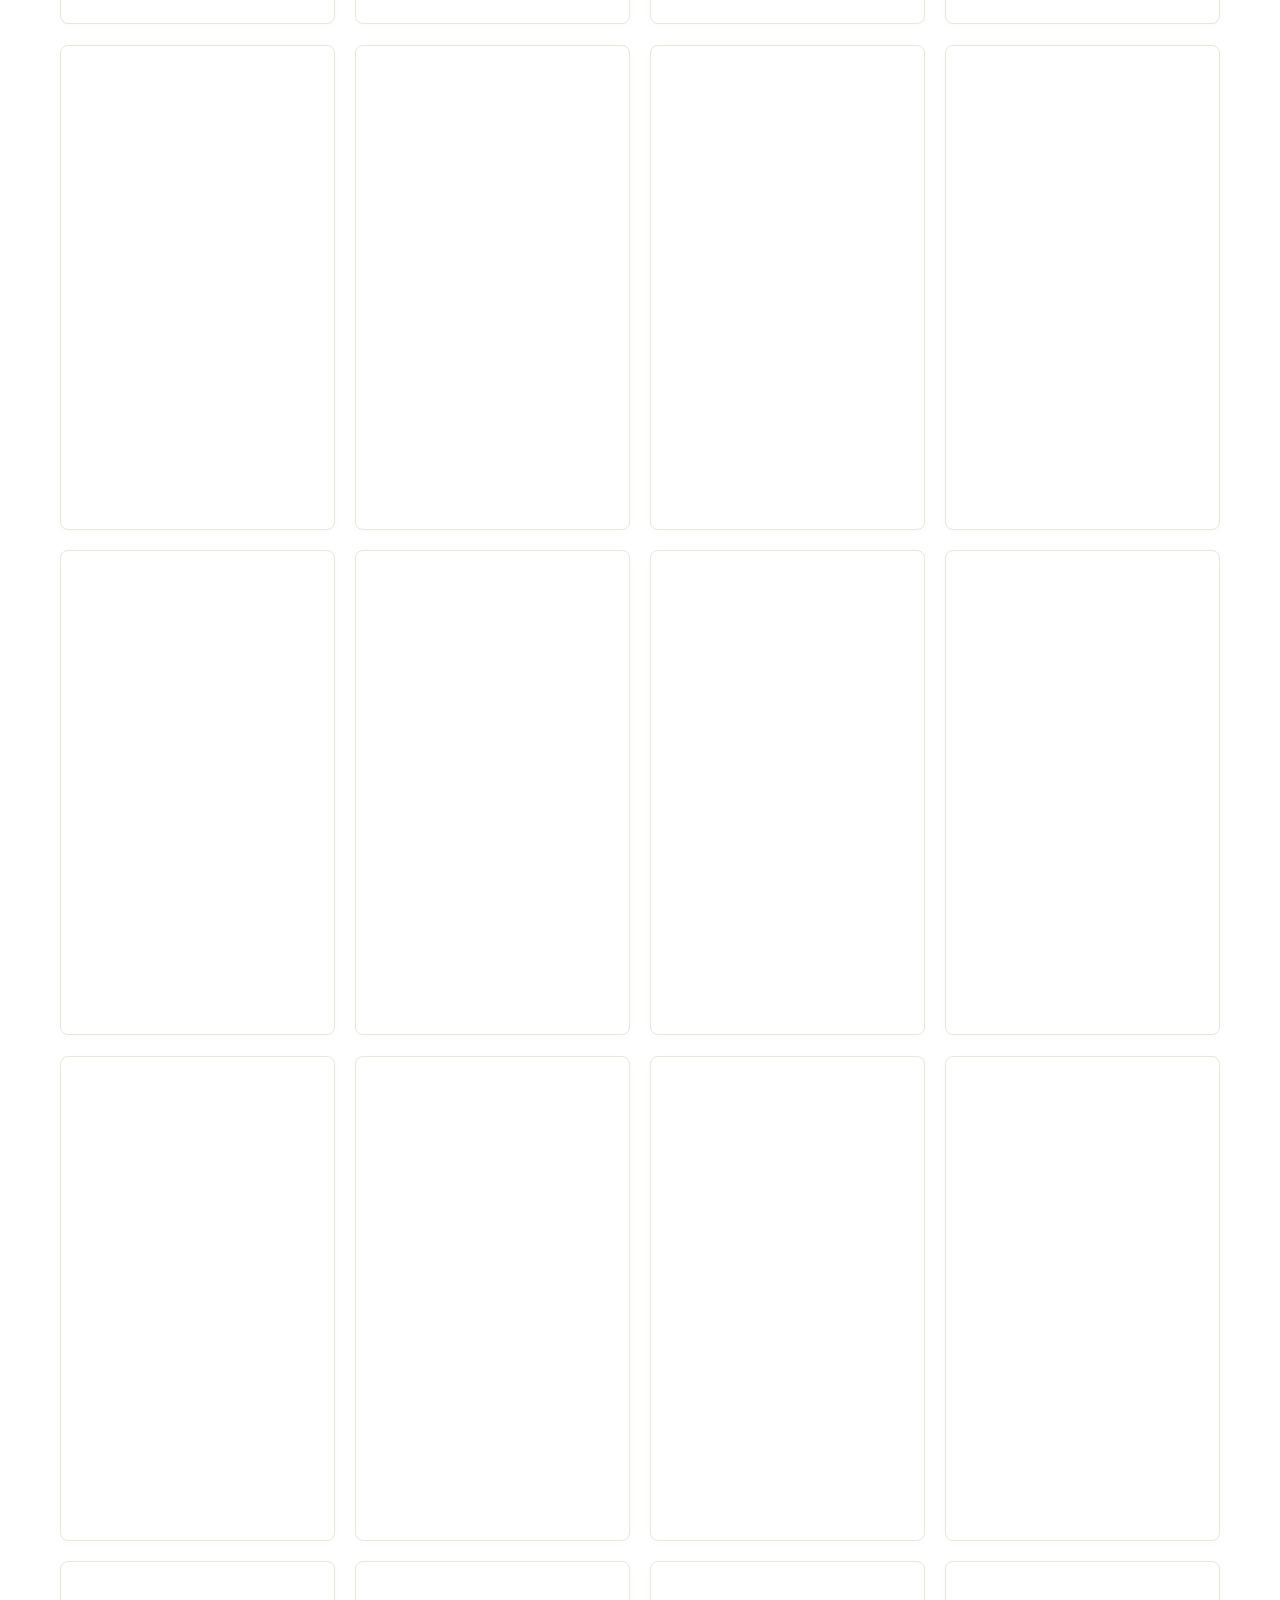
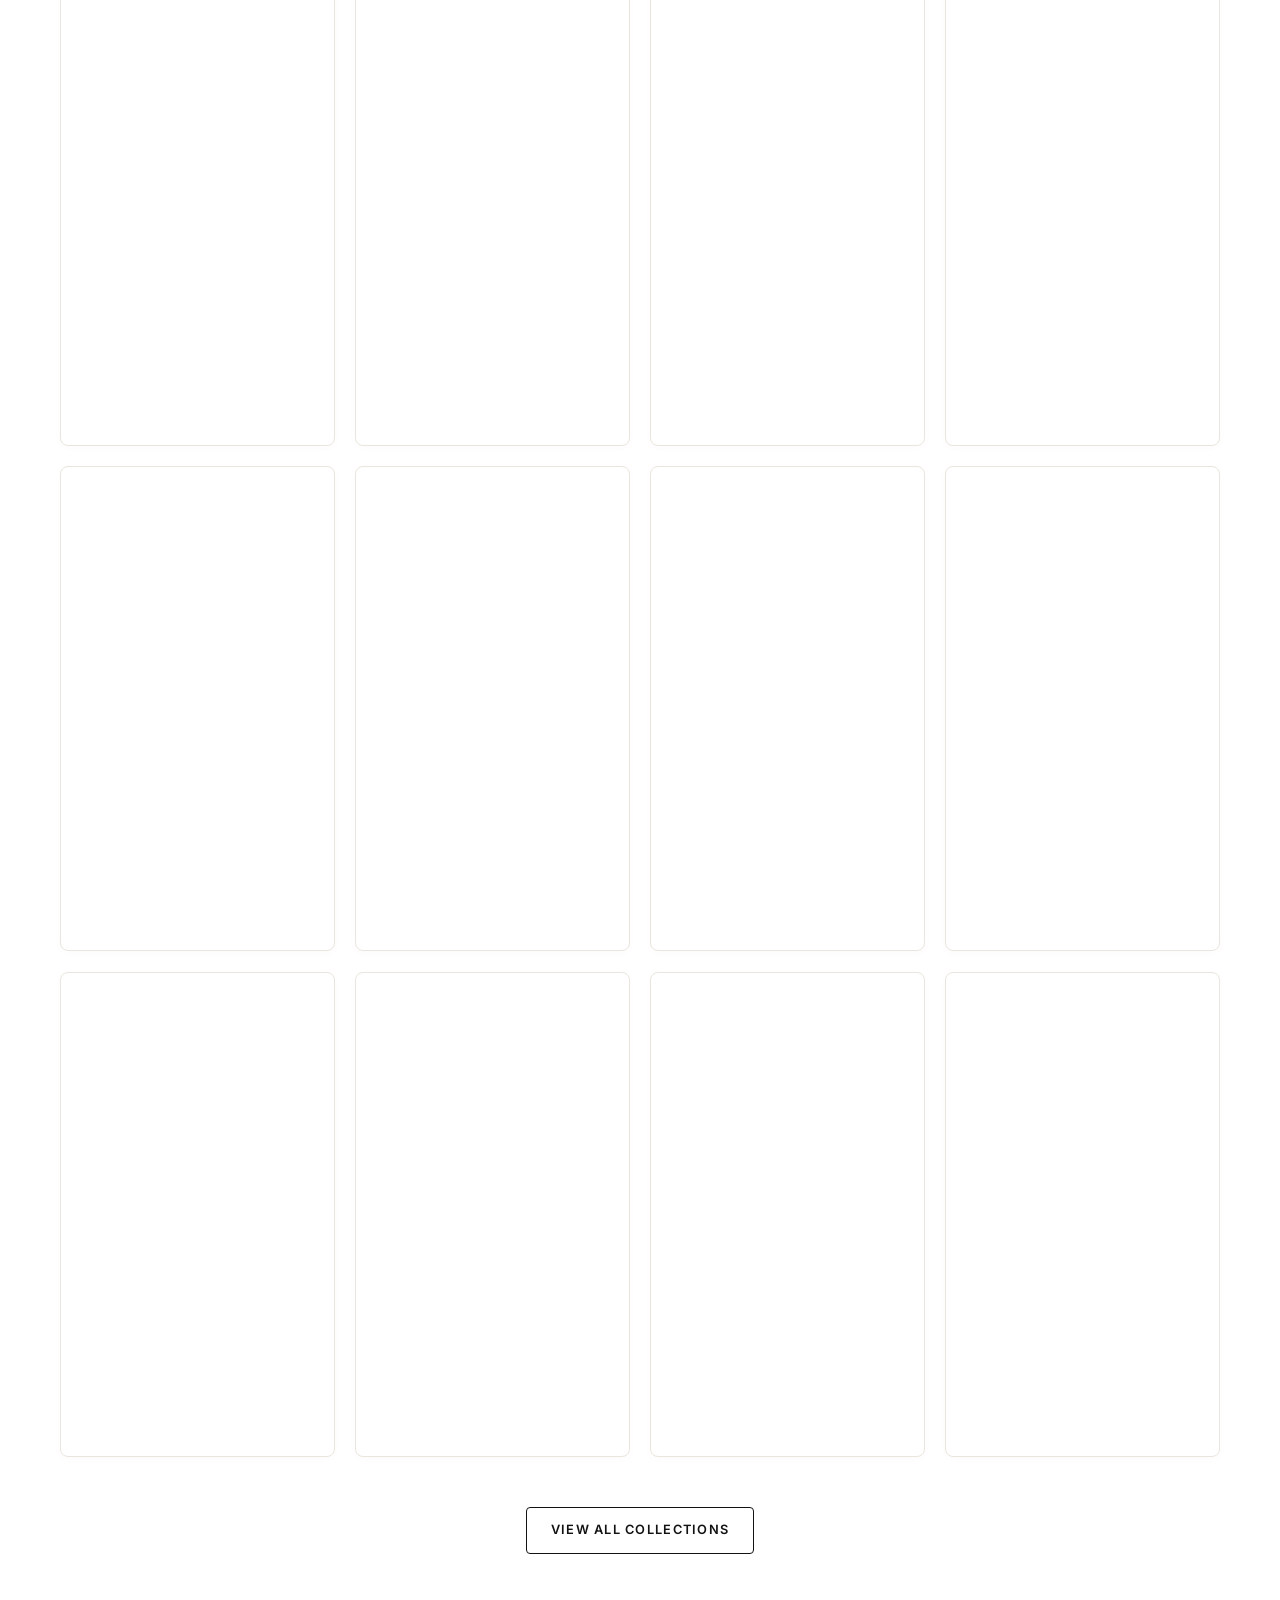
==== commit efa50d5a: "feat(hero): add vibrant sapphire blue styling, radiant BLU gradient, and midnight navy CTAs" ====
--- a/blu idol/index.html
+++ b/blu idol/index.html
@@ -3827,8 +3827,8 @@
       <div class="hero-text">
         <p class="hero-eyebrow" id="hero-eyebrow">✦ BLU — BRINGING LUXURY TO U ✦</p>
         <h1 class="hero-title" id="hero-title">
-          A LITTLE BLU<br>
-          CHANGES <em>EVERYTHING</em>.
+          A LITTLE <span class="hero-blu-accent">BLU</span><br>
+          CHANGES <em>EVERYTHING.</em>
         </h1>
         <p class="hero-subtitle" id="hero-subtitle">
           Not made to simply complete a look. Made to become part of it.<br><br>
--- a/blu idol/style.css
+++ b/blu idol/style.css
@@ -483,7 +483,7 @@
   align-items: center;
   overflow: hidden;
   color: var(--text-dark);
-  background-color: var(--bg-cream);
+  background: linear-gradient(135deg, #f0f5fc 0%, #e6effa 50%, #f4f8fd 100%);
 }
 
 .hero-bg {
@@ -509,9 +509,9 @@
   width: 100%;
   height: 100%;
   background: 
-    radial-gradient(ellipse 65% 65% at 75% 35%, rgba(24, 75, 160, 0.20) 0%, rgba(14, 45, 110, 0.12) 45%, rgba(6, 25, 65, 0.04) 100%),
-    linear-gradient(135deg, rgba(28, 85, 175, 0.08) 0%, rgba(14, 48, 112, 0.12) 50%, rgba(8, 30, 75, 0.18) 100%);
-  mix-blend-mode: soft-light;
+    radial-gradient(ellipse 65% 70% at 80% 35%, rgba(15, 65, 170, 0.32) 0%, rgba(10, 45, 120, 0.20) 48%, rgba(5, 20, 65, 0.08) 100%),
+    linear-gradient(135deg, rgba(20, 75, 170, 0.12) 0%, rgba(10, 40, 110, 0.22) 100%);
+  mix-blend-mode: multiply;
   pointer-events: none;
   z-index: 2;
 }
@@ -523,8 +523,8 @@
   width: 100%;
   height: 100%;
   background: 
-    radial-gradient(circle at 80% 30%, rgba(28, 85, 180, 0.12) 0%, rgba(15, 50, 115, 0.05) 50%, transparent 80%),
-    linear-gradient(90deg, #fbf7f0 0%, rgba(251, 247, 240, 0.90) 30%, rgba(251, 247, 240, 0.55) 48%, rgba(220, 235, 252, 0.22) 72%, rgba(25, 70, 145, 0.10) 100%);
+    radial-gradient(circle at 85% 25%, rgba(20, 80, 190, 0.25) 0%, transparent 65%),
+    linear-gradient(90deg, rgba(240, 245, 252, 0.95) 0%, rgba(240, 245, 252, 0.88) 32%, rgba(230, 240, 252, 0.60) 50%, rgba(200, 222, 250, 0.28) 72%, rgba(15, 55, 140, 0.16) 100%);
   z-index: 3;
   pointer-events: none;
 }
@@ -539,36 +539,50 @@
 }
 
 .hero-text {
-  max-width: 620px;
+  max-width: 660px;
   text-align: left;
 }
 
 .hero-eyebrow {
   font-family: var(--font-sans);
-  color: var(--accent-dark);
-  font-size: 0.85rem;
-  letter-spacing: 0.15em;
+  color: #0b3a75;
+  background: rgba(15, 76, 156, 0.08);
+  border: 1px solid rgba(15, 76, 156, 0.25);
+  border-radius: 50px;
+  padding: 6px 18px;
+  display: inline-block;
+  font-size: 0.78rem;
+  letter-spacing: 0.14em;
   text-transform: uppercase;
   margin-bottom: 20px;
-  font-weight: 600;
+  font-weight: 700;
 }
 
 .hero-title {
   font-family: var(--font-serif);
-  font-size: 3.8rem;
+  font-size: clamp(2.4rem, 4.3vw, 3.4rem);
   line-height: 1.15;
   font-weight: 400;
-  letter-spacing: 0.04em;
+  letter-spacing: 0.03em;
   text-transform: uppercase;
   margin-bottom: 24px;
   color: #121212;
   text-shadow: 0 1px 2px rgba(255, 255, 255, 0.8);
 }
 
+.hero-blu-accent {
+  color: #0f4c9c;
+  background: linear-gradient(135deg, #093b7b 0%, #155dfc 60%, #0284c7 100%);
+  -webkit-background-clip: text;
+  -webkit-text-fill-color: transparent;
+  display: inline-block;
+  font-weight: 700;
+}
+
 .hero-title em {
   font-family: var(--font-serif);
   font-style: italic;
-  text-transform: uppercase;
+  text-transform: uppercase !important;
   color: var(--accent-dark);
 }
 
@@ -588,6 +602,33 @@
   justify-content: flex-start;
 }
 
+.hero-cta .btn-primary {
+  background: linear-gradient(135deg, #0a2348 0%, #0f3d7a 50%, #1752a6 100%);
+  border: 1px solid rgba(23, 82, 166, 0.6);
+  color: #ffffff;
+  box-shadow: 0 6px 20px rgba(15, 61, 122, 0.28);
+  font-weight: 600;
+}
+
+.hero-cta .btn-primary:hover {
+  background: linear-gradient(135deg, #0f3d7a 0%, #1752a6 100%);
+  box-shadow: 0 8px 26px rgba(15, 61, 122, 0.42);
+  transform: translateY(-2px);
+}
+
+.hero-cta .btn-outline {
+  border: 1.5px solid rgba(15, 61, 122, 0.45);
+  color: #0a2348;
+  background: rgba(255, 255, 255, 0.9);
+  font-weight: 600;
+}
+
+.hero-cta .btn-outline:hover {
+  background: rgba(15, 61, 122, 0.08);
+  border-color: #0f3d7a;
+  color: #0f3d7a;
+}
+
 /* Scroll indicator */
 .hero-scroll {
   position: absolute;
@@ -599,12 +640,13 @@
   align-items: center;
   gap: 6px;
   z-index: 4;
+  color: #0f4c9c;
 }
 
 .scroll-line {
   width: 1px;
   height: 40px;
-  background: var(--text-dark);
+  background: #0f4c9c;
 }
 
 .scroll-text {
@@ -612,7 +654,8 @@
   font-size: 0.6rem;
   text-transform: uppercase;
   letter-spacing: 0.25em;
-  opacity: 0.6;
+  opacity: 0.75;
+  color: #0f4c9c;
 }
 
 /* --- Trust Strip --- */
@@ -2236,6 +2279,7 @@
     min-height: calc(100svh - 62px);
     align-items: flex-end;
     padding: 24px 0 44px;
+    background: linear-gradient(180deg, #f0f5fc 0%, #e6effa 50%, #fbf7f0 100%);
   }
 
   .hero-img {
@@ -2244,20 +2288,20 @@
 
   .hero-color-grade {
     background: 
-      radial-gradient(circle at 75% 30%, rgba(26, 75, 160, 0.22) 0%, rgba(14, 45, 105, 0.12) 55%, transparent 100%),
-      linear-gradient(180deg, rgba(28, 80, 170, 0.12) 0%, rgba(14, 45, 110, 0.06) 40%, transparent 70%);
-    mix-blend-mode: soft-light;
+      radial-gradient(circle at 75% 30%, rgba(15, 65, 165, 0.35) 0%, rgba(10, 45, 120, 0.18) 60%, transparent 100%),
+      linear-gradient(180deg, rgba(20, 70, 165, 0.15) 0%, transparent 70%);
+    mix-blend-mode: multiply;
   }
 
   .hero-overlay {
     background: 
-      radial-gradient(circle at 75% 25%, rgba(28, 85, 180, 0.15) 0%, transparent 65%),
+      radial-gradient(circle at 75% 25%, rgba(20, 80, 190, 0.22) 0%, transparent 65%),
       linear-gradient(
         180deg,
-        rgba(18, 50, 115, 0.10) 0%,
-        rgba(220, 235, 252, 0.12) 20%,
-        rgba(251, 247, 240, 0.38) 42%,
-        rgba(251, 247, 240, 0.94) 72%,
+        rgba(15, 55, 140, 0.15) 0%,
+        rgba(210, 230, 255, 0.20) 25%,
+        rgba(240, 245, 252, 0.50) 45%,
+        rgba(251, 247, 240, 0.95) 72%,
         #fbf7f0 100%
       );
   }
@@ -2277,10 +2321,11 @@
     font-size: 0.70rem;
     letter-spacing: 0.12em;
     margin-bottom: 8px;
+    padding: 5px 14px;
   }
 
   .hero-title {
-    font-size: clamp(1.75rem, 6.5vw, 2.4rem);
+    font-size: clamp(1.65rem, 6.2vw, 2.25rem);
     line-height: 1.18;
     margin-bottom: 10px;
   }
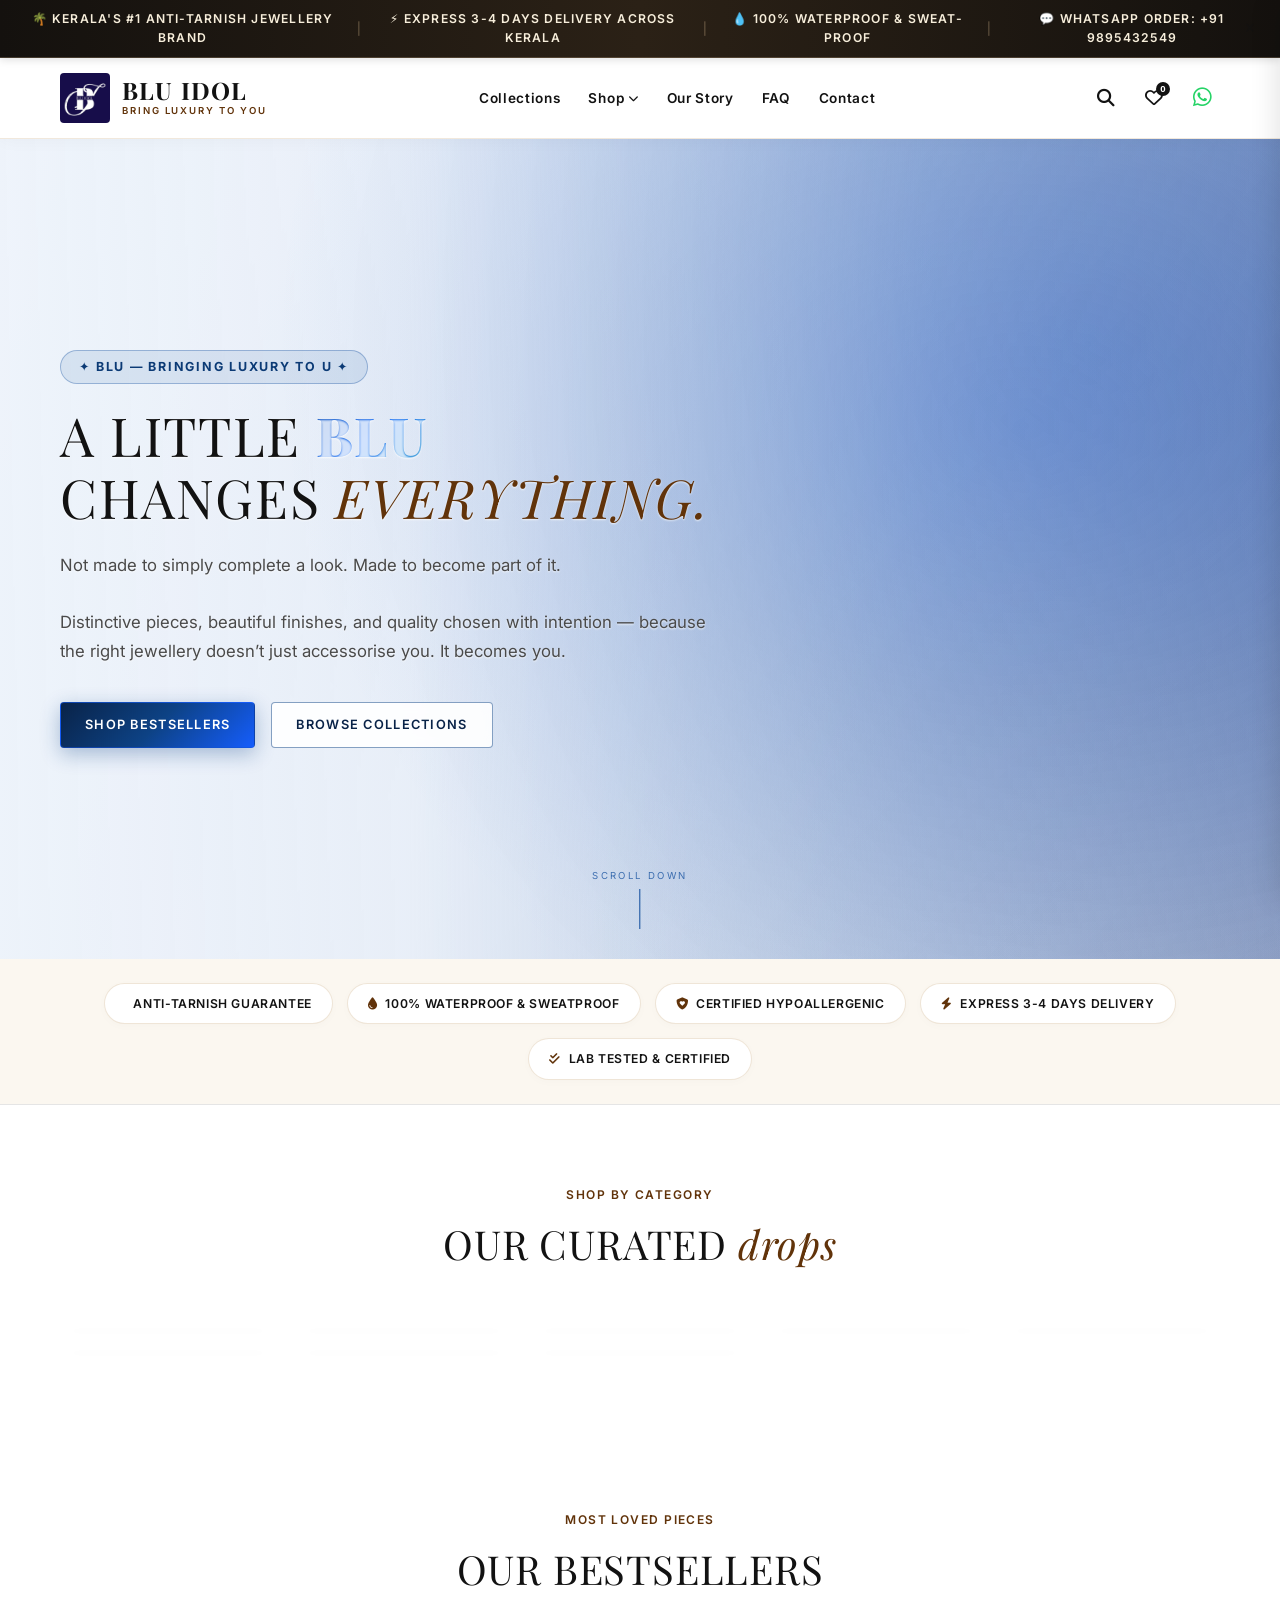
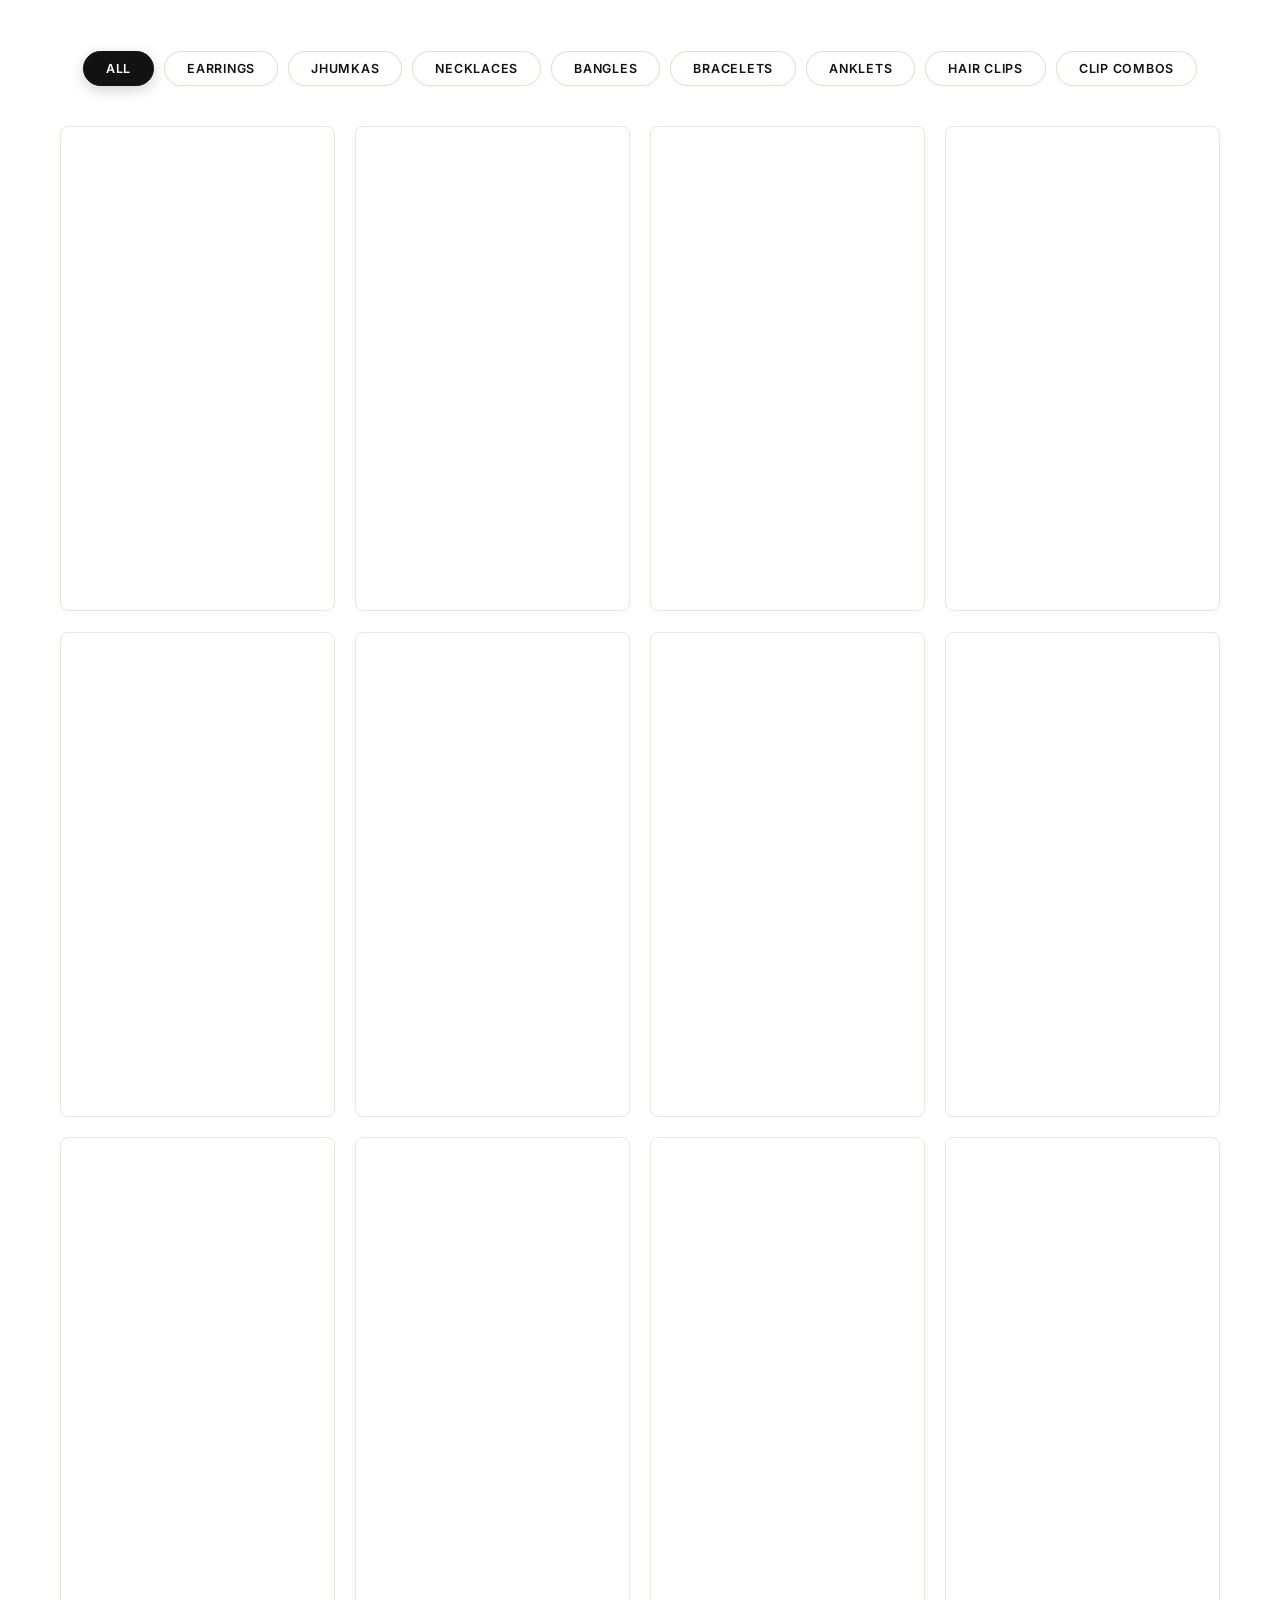
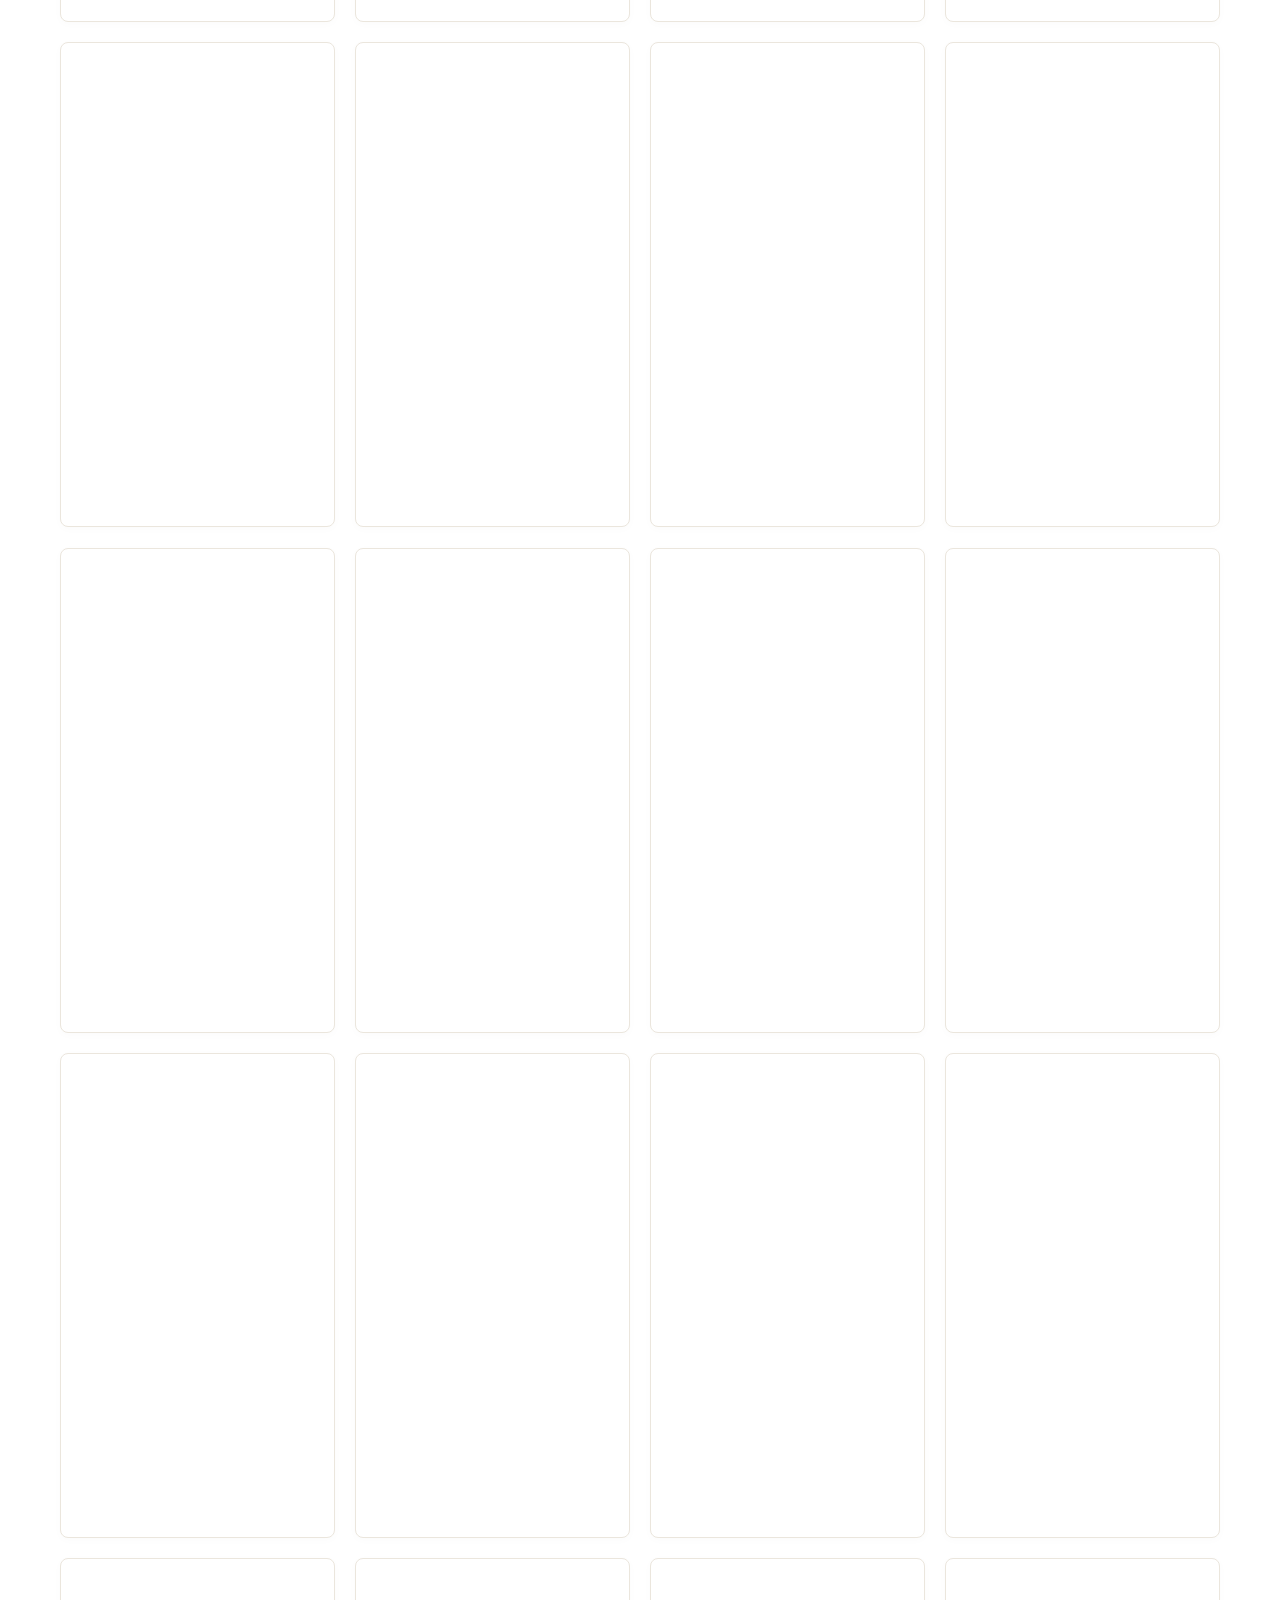
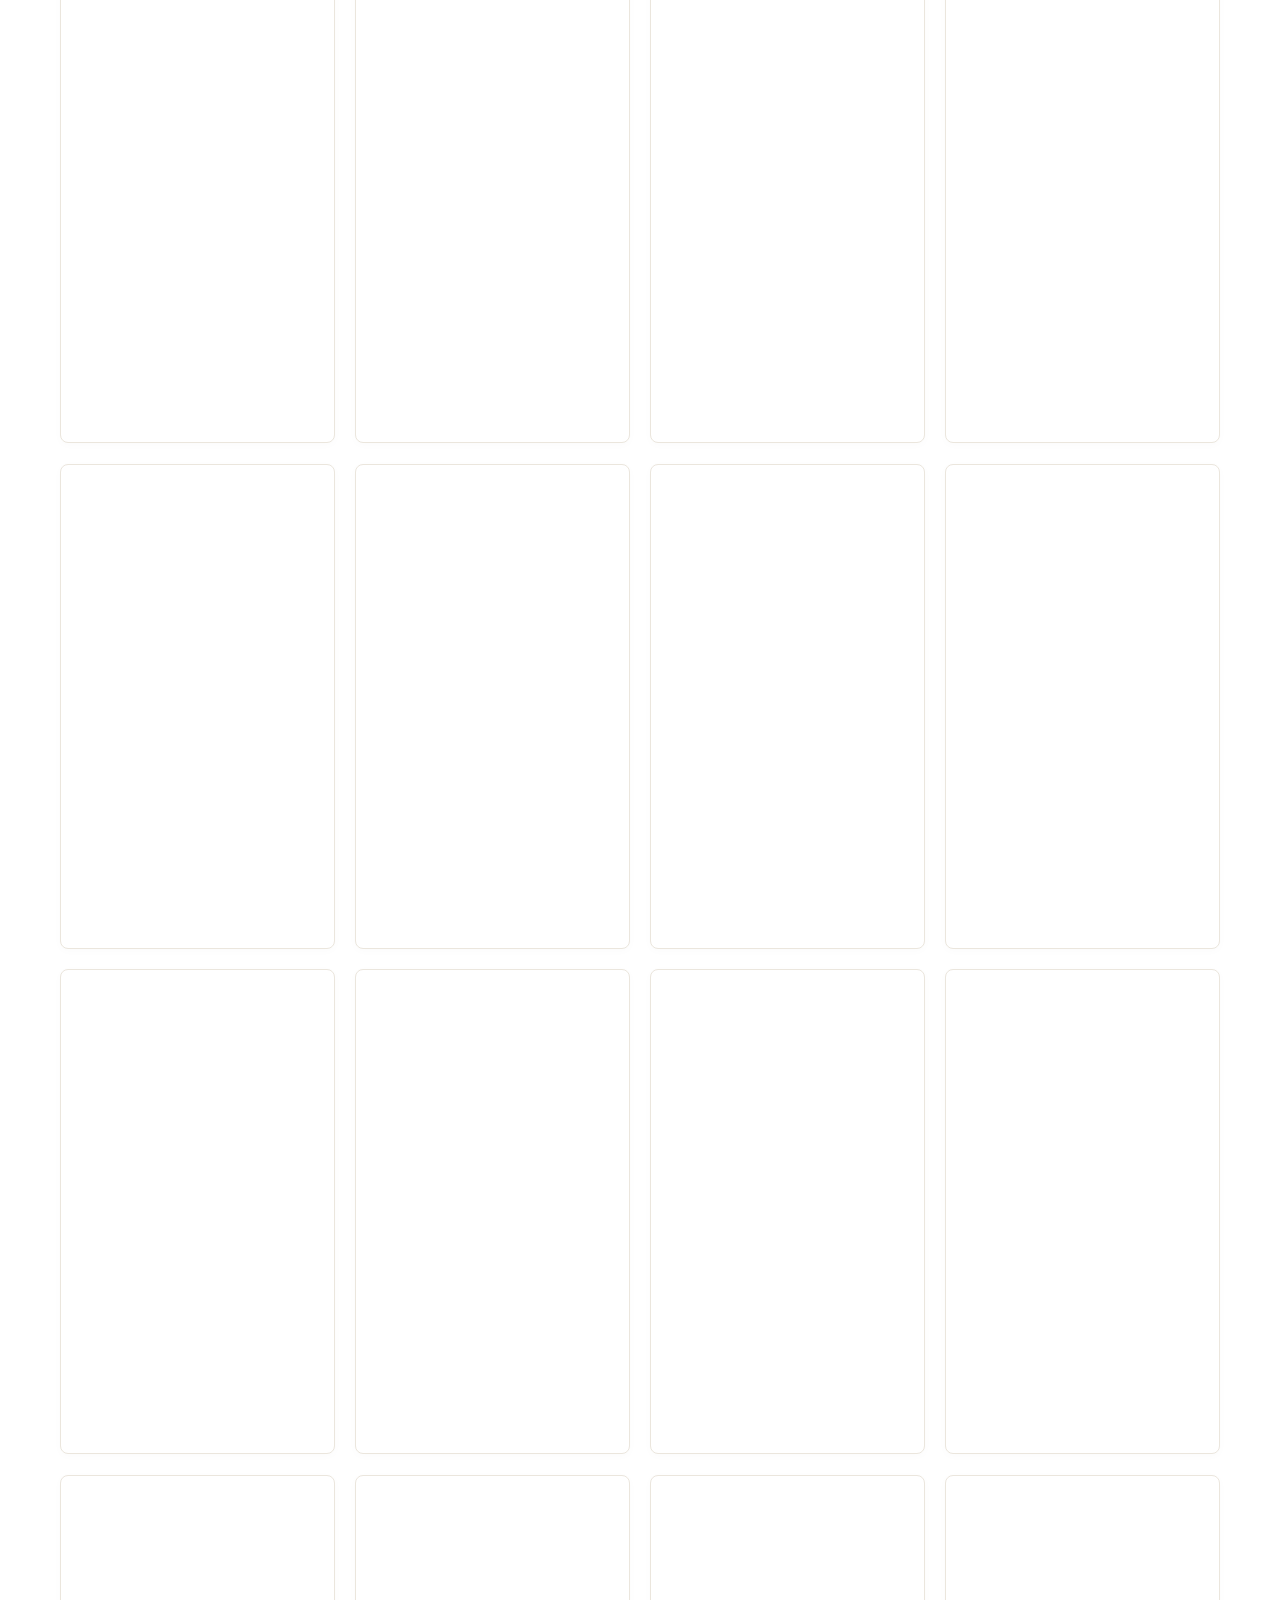
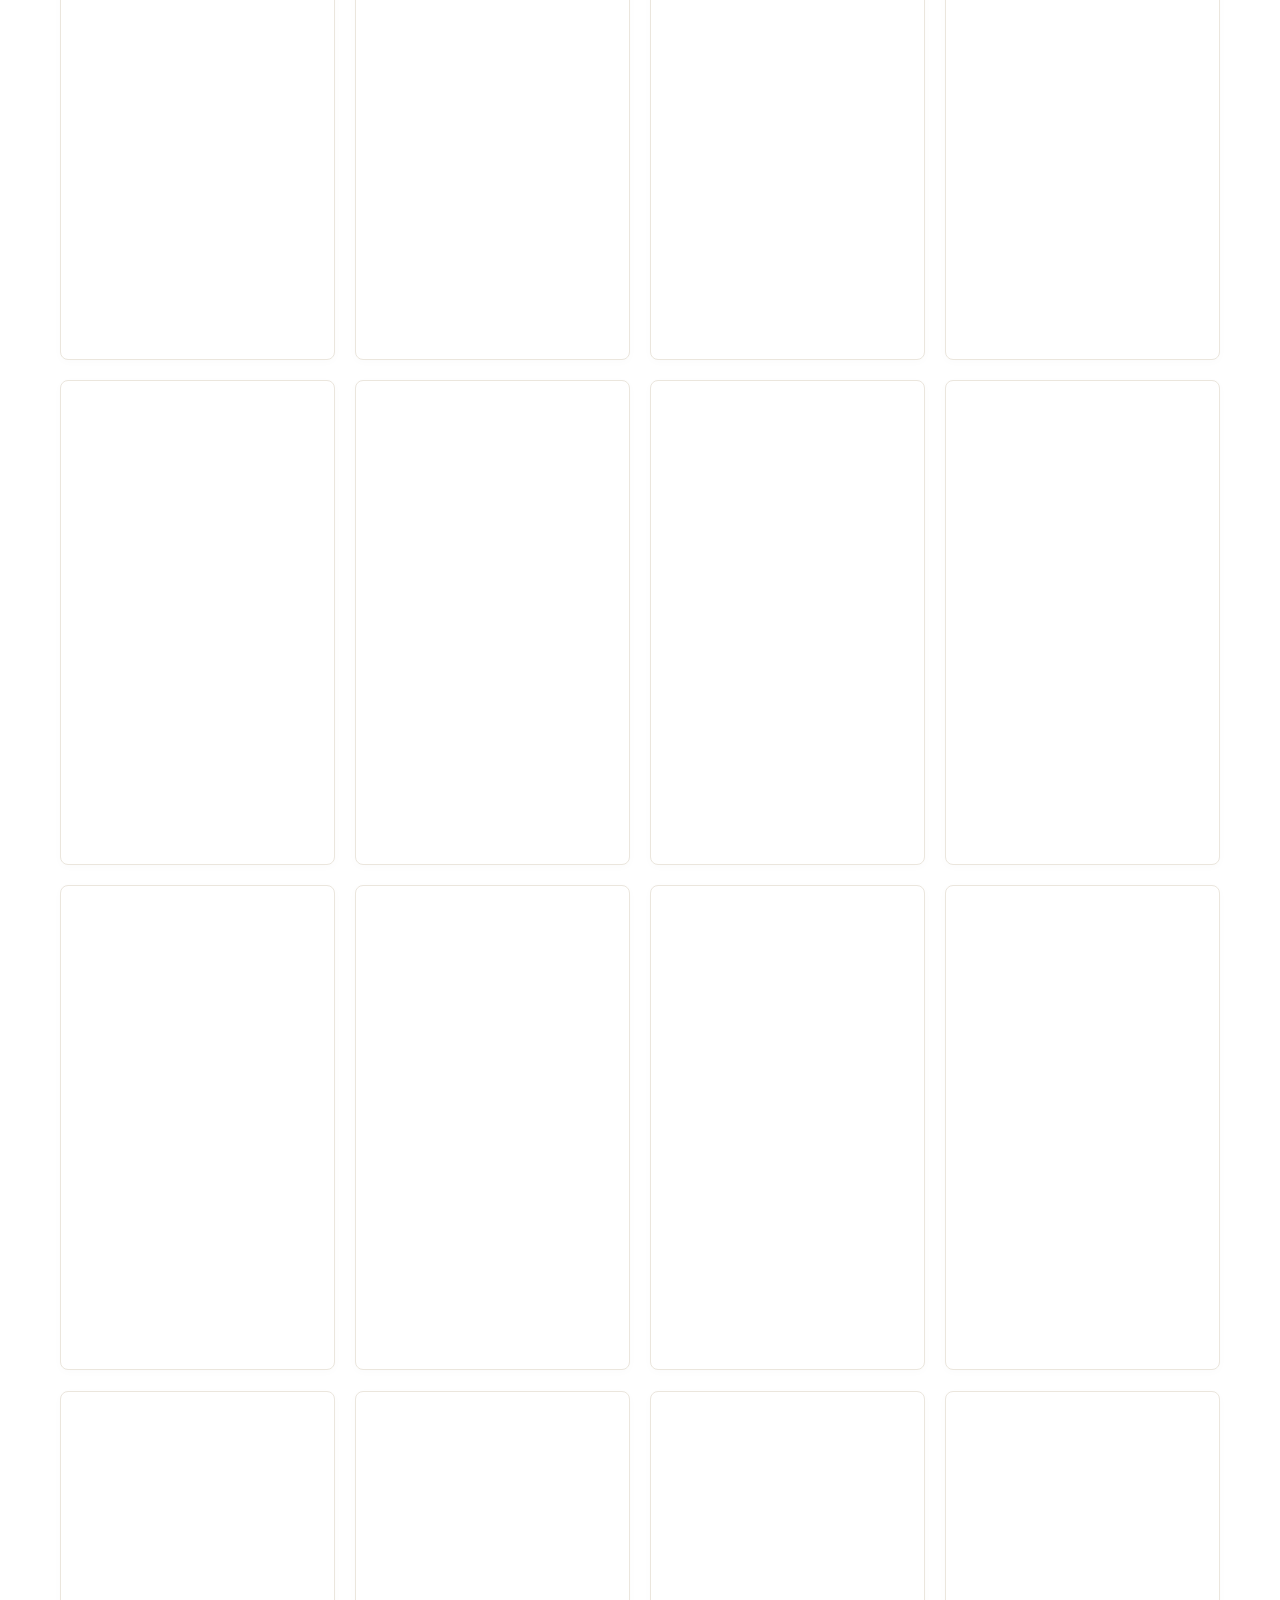
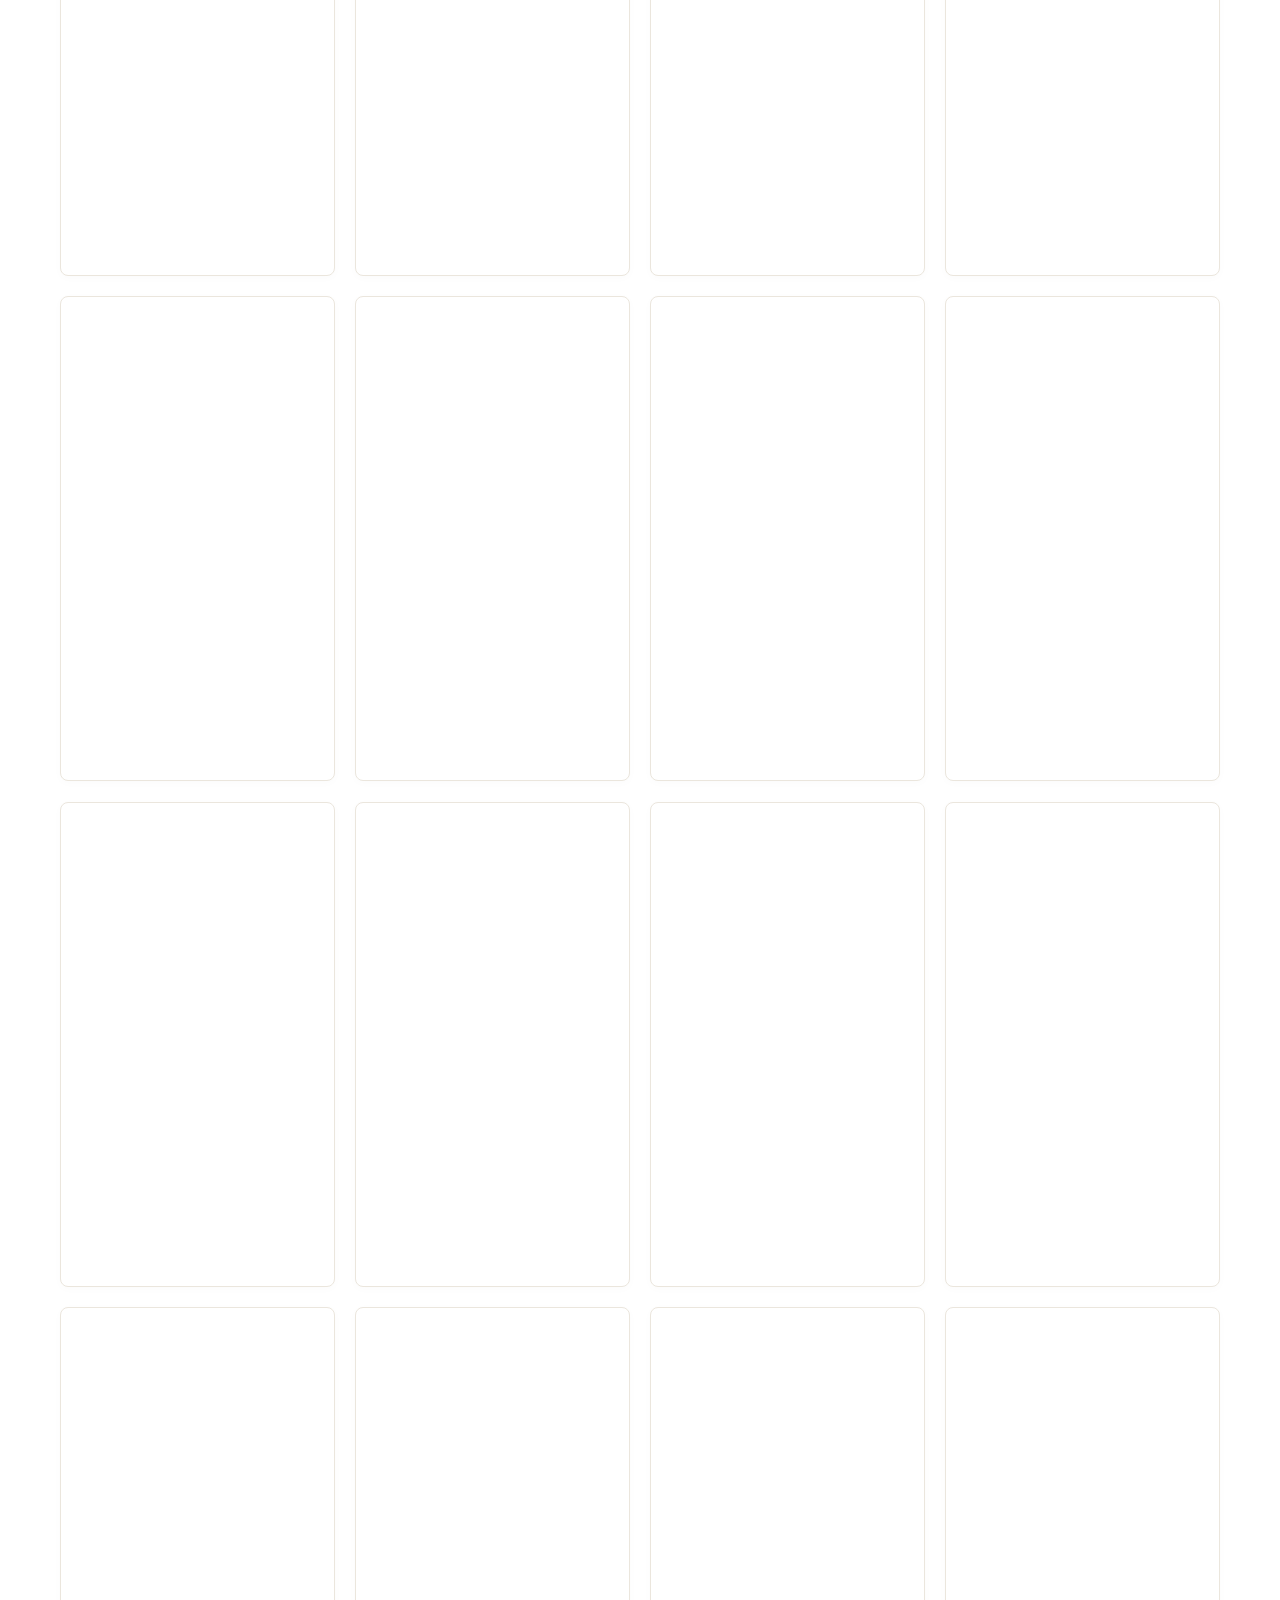
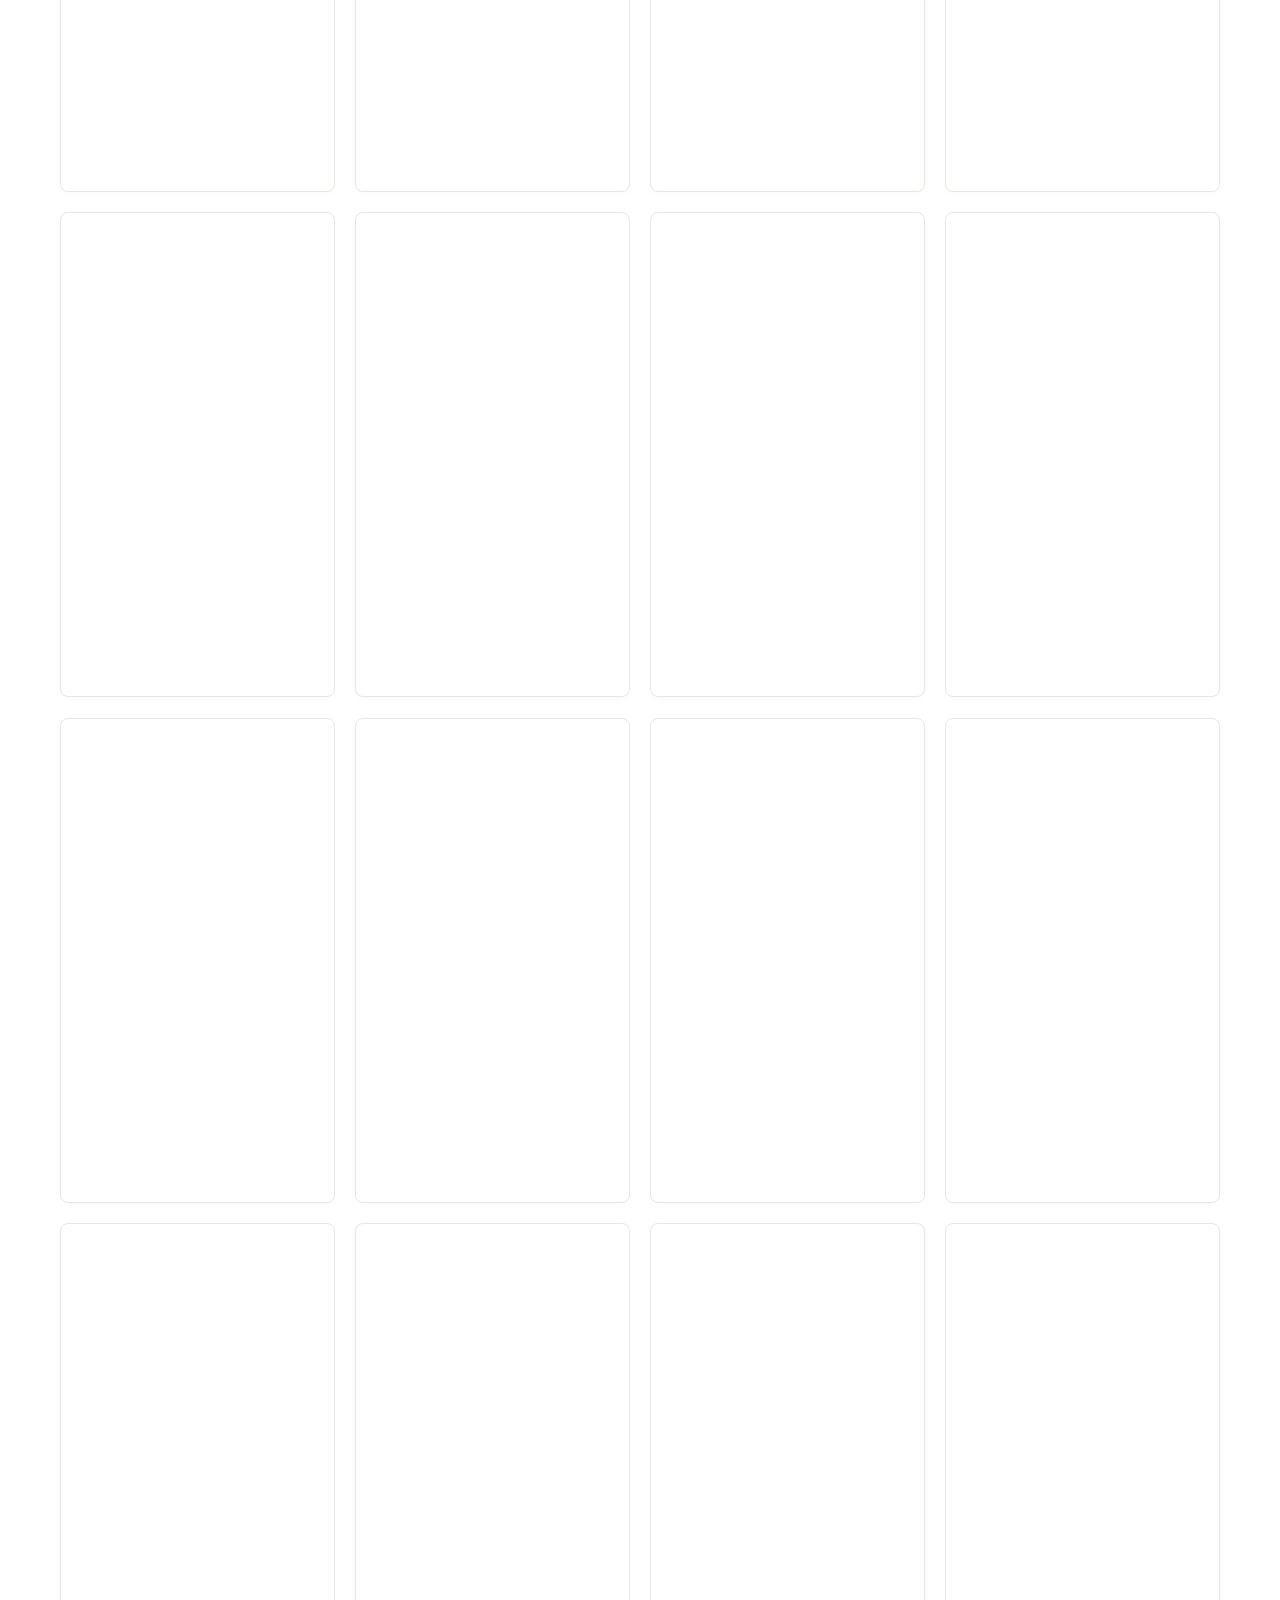
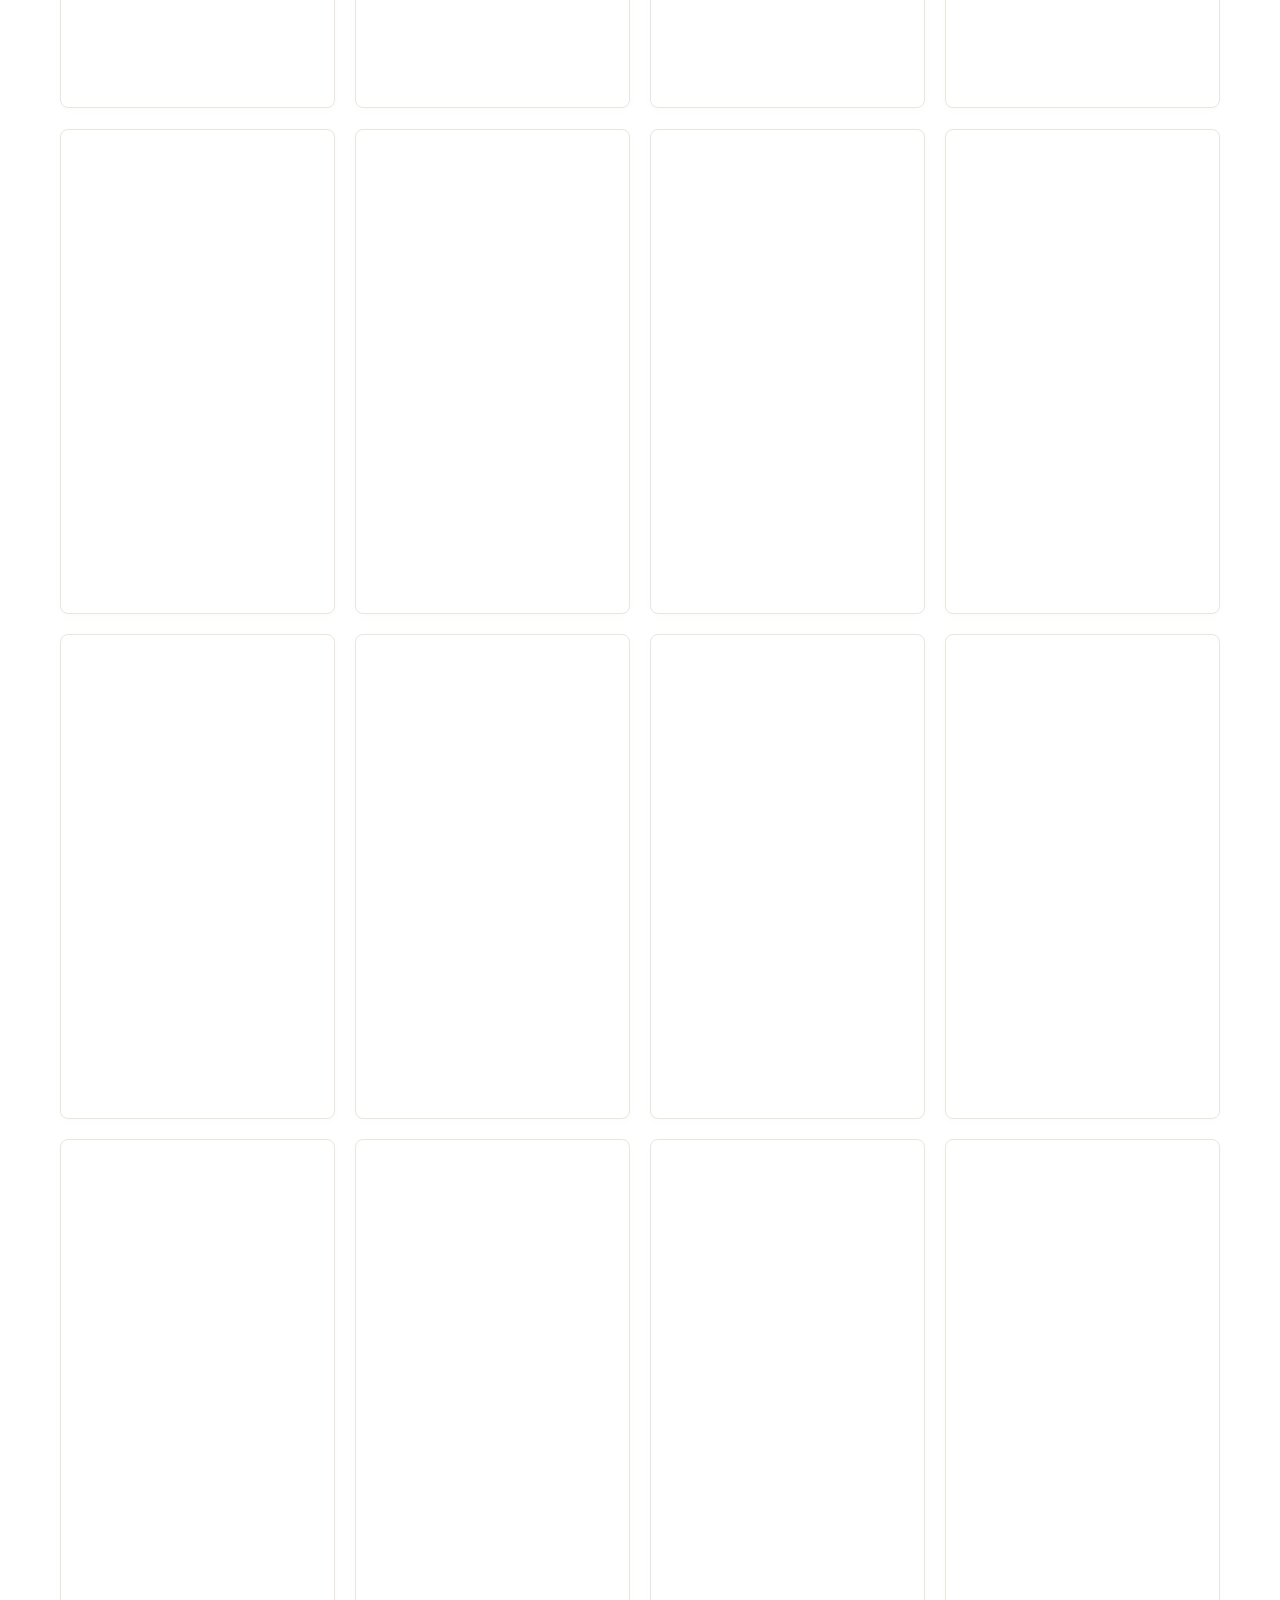
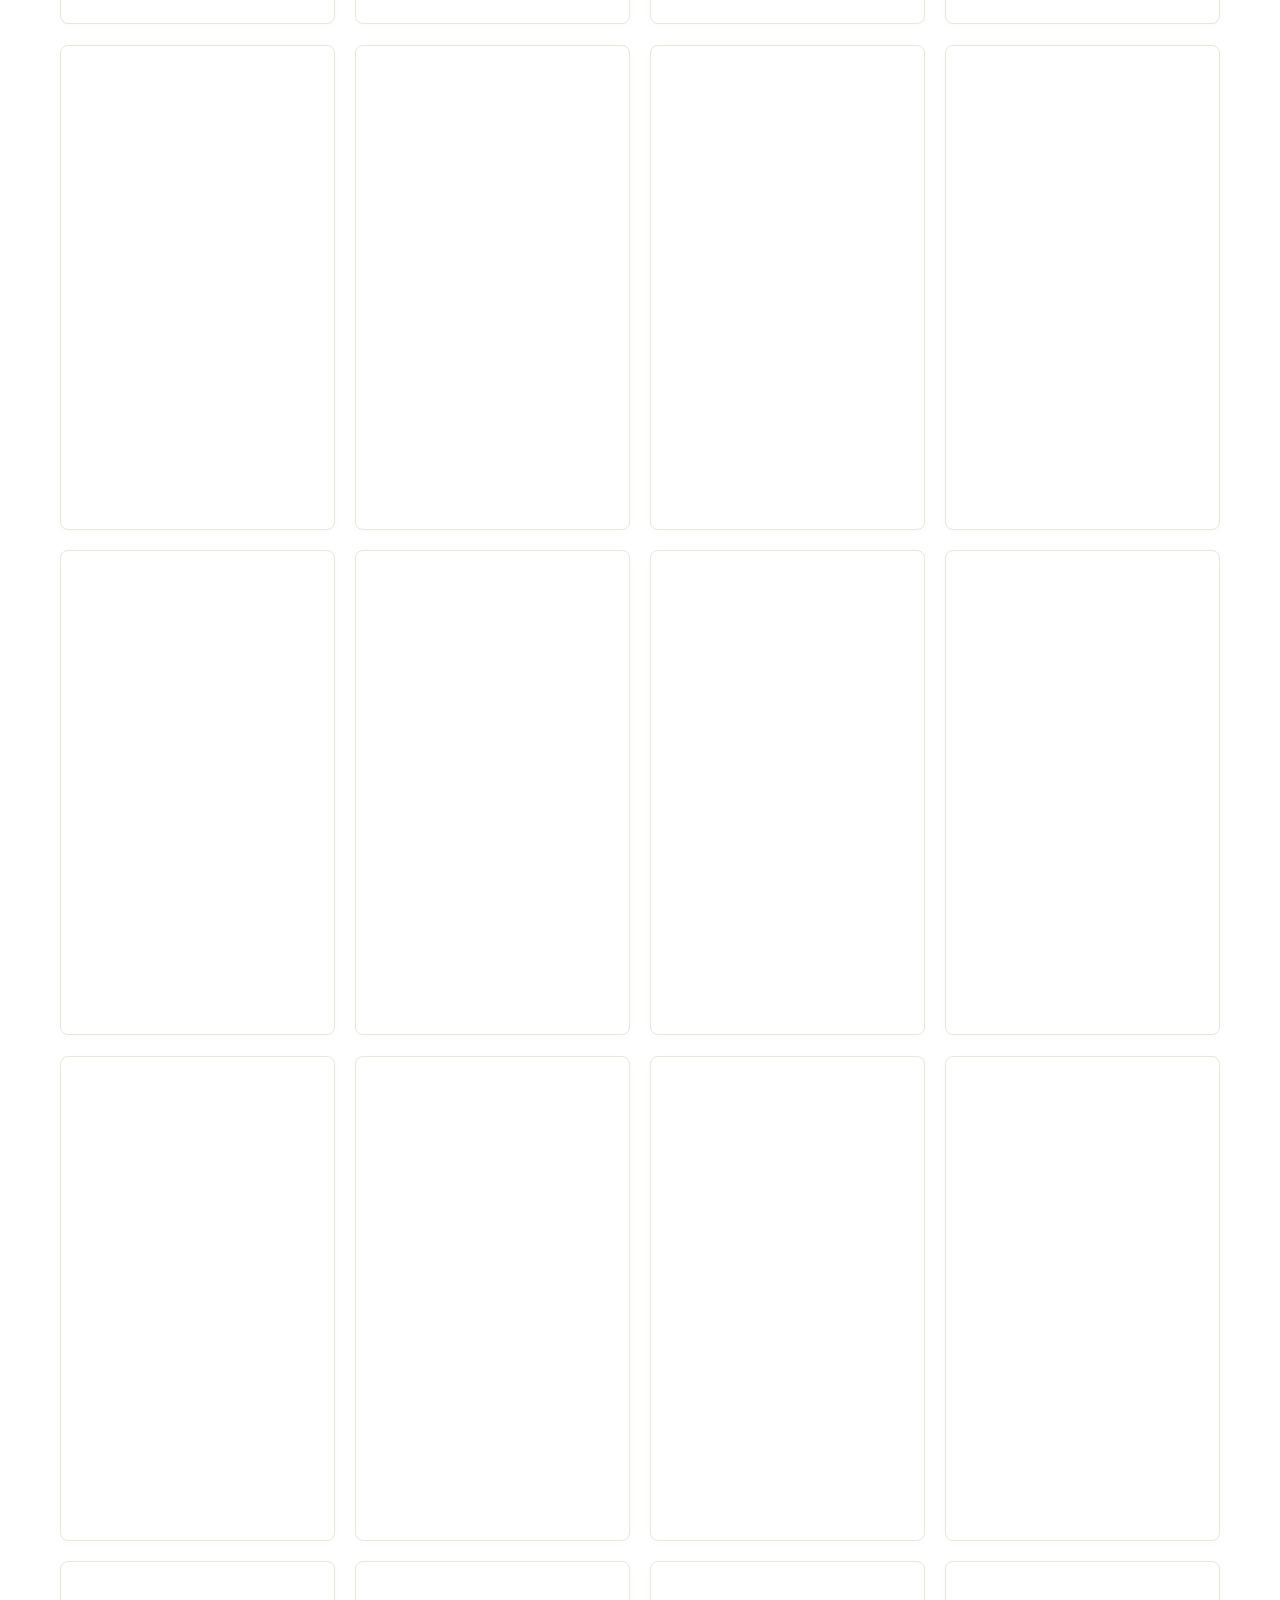
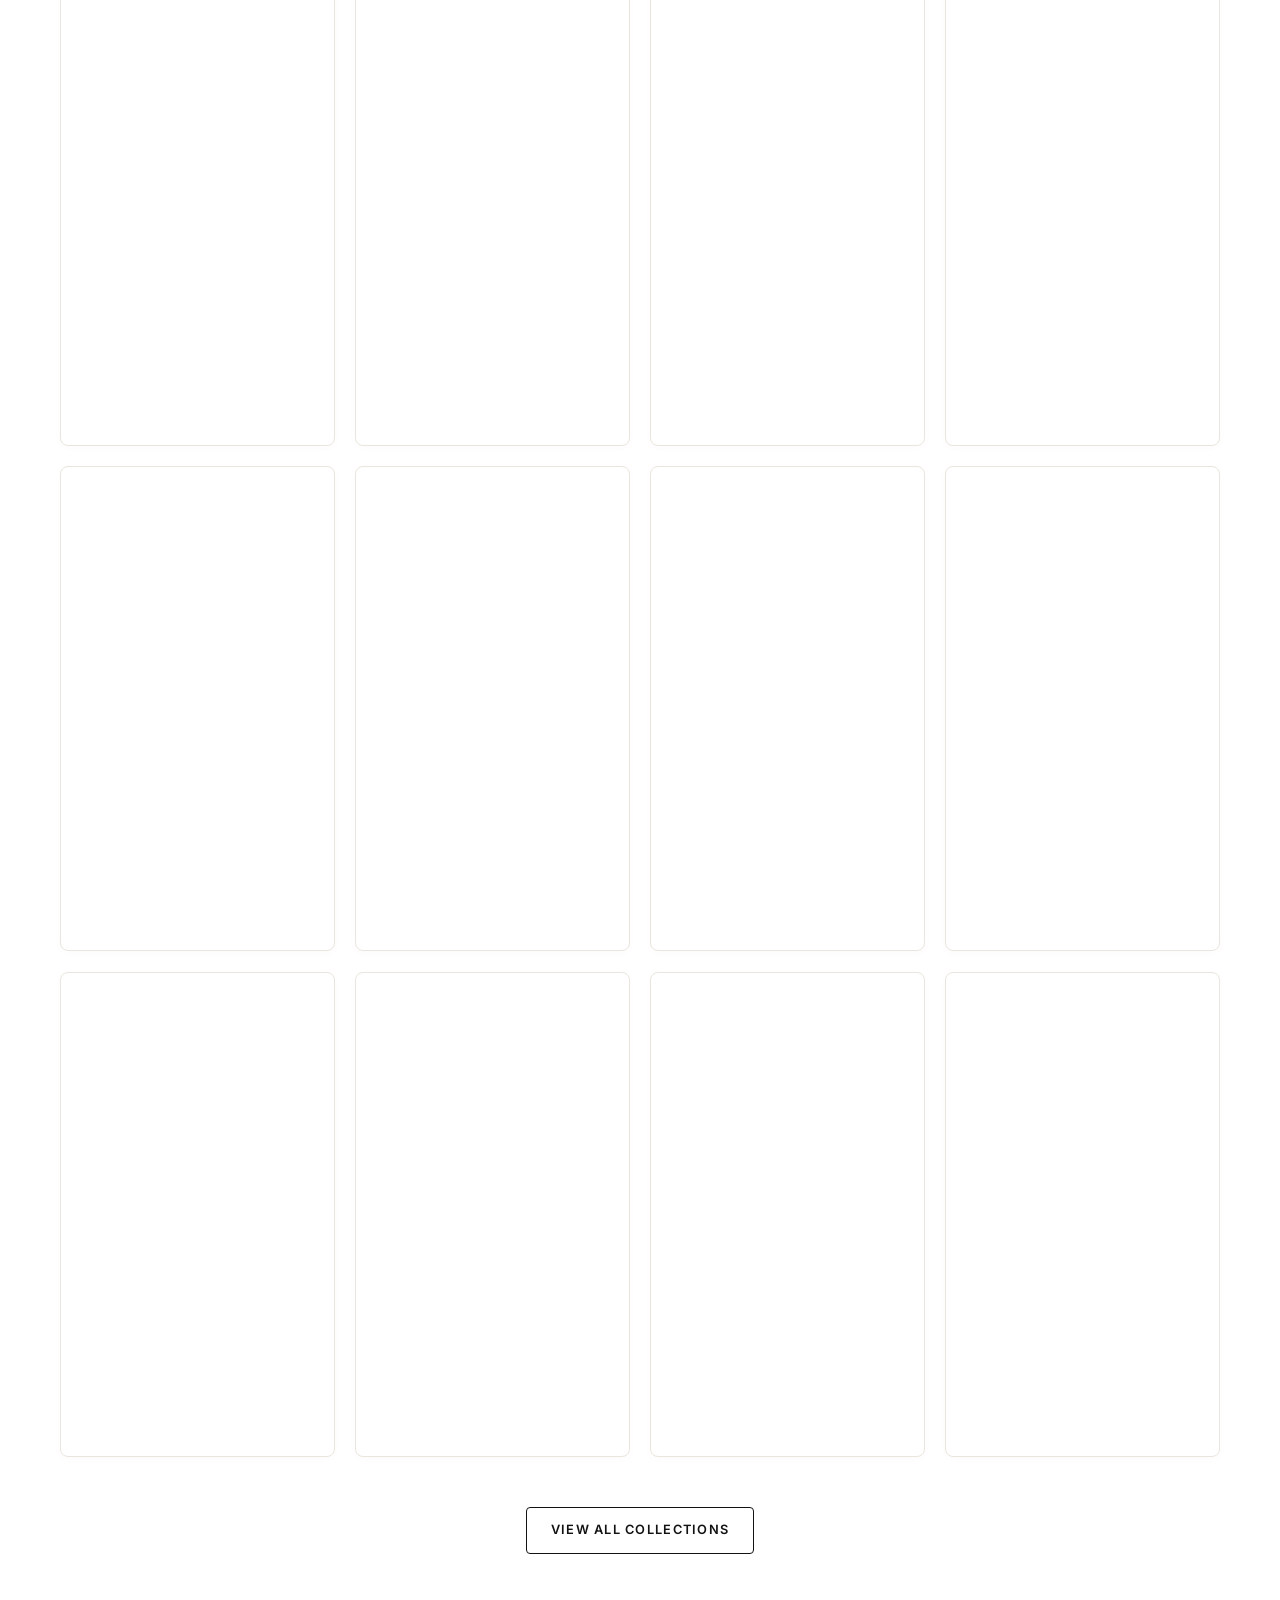
==== commit bd4d56f1: "fix(cache): add cache buster v4, inject critical hero blue styles, and guarantee all-caps headline" ====
--- a/blu idol/index.html
+++ b/blu idol/index.html
@@ -3683,7 +3683,70 @@
   <link rel="preload" href="https://cdnjs.cloudflare.com/ajax/libs/font-awesome/6.5.0/css/all.min.css" as="style" onload="this.onload=null;this.rel='stylesheet'">
   <noscript><link rel="stylesheet" href="https://cdnjs.cloudflare.com/ajax/libs/font-awesome/6.5.0/css/all.min.css"></noscript>
 
-  <link rel="stylesheet" href="style.css">
+  <link rel="stylesheet" href="style.css?v=20260917-blu-v4">
+
+  <!-- Critical Hero Sapphire Luxury Styling (Overrides cached stylesheets) -->
+  <style id="hero-critical-blue-theme">
+    .hero {
+      background: linear-gradient(135deg, #eef5fc 0%, #e0edfb 40%, #f4f8fe 100%) !important;
+    }
+    .hero-eyebrow {
+      color: #0b3a75 !important;
+      background: rgba(15, 76, 156, 0.10) !important;
+      border: 1.5px solid rgba(15, 76, 156, 0.32) !important;
+      border-radius: 50px !important;
+      font-weight: 700 !important;
+      letter-spacing: 0.14em !important;
+      text-transform: uppercase !important;
+    }
+    .hero-title {
+      font-family: 'Playfair Display', serif !important;
+      font-size: clamp(2.3rem, 4.2vw, 3.4rem) !important;
+      line-height: 1.15 !important;
+      letter-spacing: 0.03em !important;
+      text-transform: uppercase !important;
+      color: #121212 !important;
+    }
+    .hero-blu-accent {
+      color: #0b4fba !important;
+      background: linear-gradient(135deg, #0b4fba 0%, #1a6ff5 50%, #0284c7 100%) !important;
+      -webkit-background-clip: text !important;
+      -webkit-text-fill-color: transparent !important;
+      display: inline-block !important;
+      font-weight: 800 !important;
+      text-transform: uppercase !important;
+    }
+    .hero-everything-accent {
+      font-family: 'Playfair Display', serif !important;
+      font-style: italic !important;
+      text-transform: uppercase !important;
+      color: #61330a !important;
+    }
+    .hero-color-grade {
+      background: radial-gradient(ellipse 65% 70% at 80% 35%, rgba(15, 65, 170, 0.35) 0%, rgba(10, 45, 120, 0.22) 48%, rgba(5, 20, 65, 0.08) 100%), linear-gradient(135deg, rgba(20, 75, 170, 0.14) 0%, rgba(10, 40, 110, 0.24) 100%) !important;
+      mix-blend-mode: multiply !important;
+    }
+    .hero-cta .btn-primary {
+      background: linear-gradient(135deg, #092348 0%, #0d4285 50%, #155dfc 100%) !important;
+      border: 1px solid rgba(21, 93, 252, 0.5) !important;
+      color: #ffffff !important;
+      box-shadow: 0 6px 20px rgba(13, 66, 133, 0.32) !important;
+    }
+    .hero-cta .btn-outline {
+      border: 1.5px solid rgba(13, 66, 133, 0.5) !important;
+      color: #092348 !important;
+      background: rgba(255, 255, 255, 0.9) !important;
+    }
+    @media screen and (max-width: 768px) {
+      .hero {
+        background: linear-gradient(180deg, #edf4fc 0%, #dcebfc 45%, #f1f7fd 100%) !important;
+      }
+      .hero-title {
+        font-size: clamp(1.65rem, 6.2vw, 2.25rem) !important;
+        text-transform: uppercase !important;
+      }
+    }
+  </style>
 </head>
 <body>
   <!-- Google Tag Manager (noscript) -->
@@ -3828,7 +3891,7 @@
         <p class="hero-eyebrow" id="hero-eyebrow">✦ BLU — BRINGING LUXURY TO U ✦</p>
         <h1 class="hero-title" id="hero-title">
           A LITTLE <span class="hero-blu-accent">BLU</span><br>
-          CHANGES <em>EVERYTHING.</em>
+          CHANGES <span class="hero-everything-accent">EVERYTHING.</span>
         </h1>
         <p class="hero-subtitle" id="hero-subtitle">
           Not made to simply complete a look. Made to become part of it.<br><br>
--- a/blu idol/style.css
+++ b/blu idol/style.css
@@ -579,7 +579,8 @@
   font-weight: 700;
 }
 
-.hero-title em {
+.hero-title em,
+.hero-everything-accent {
   font-family: var(--font-serif);
   font-style: italic;
   text-transform: uppercase !important;
@@ -2279,7 +2280,7 @@
     min-height: calc(100svh - 62px);
     align-items: flex-end;
     padding: 24px 0 44px;
-    background: linear-gradient(180deg, #f0f5fc 0%, #e6effa 50%, #fbf7f0 100%);
+    background: linear-gradient(180deg, #edf4fc 0%, #dcebfc 45%, #f1f7fd 100%);
   }
 
   .hero-img {
@@ -2288,21 +2289,21 @@
 
   .hero-color-grade {
     background: 
-      radial-gradient(circle at 75% 30%, rgba(15, 65, 165, 0.35) 0%, rgba(10, 45, 120, 0.18) 60%, transparent 100%),
-      linear-gradient(180deg, rgba(20, 70, 165, 0.15) 0%, transparent 70%);
+      radial-gradient(circle at 75% 30%, rgba(15, 65, 165, 0.38) 0%, rgba(10, 45, 120, 0.22) 60%, transparent 100%),
+      linear-gradient(180deg, rgba(20, 70, 165, 0.18) 0%, transparent 70%);
     mix-blend-mode: multiply;
   }
 
   .hero-overlay {
     background: 
-      radial-gradient(circle at 75% 25%, rgba(20, 80, 190, 0.22) 0%, transparent 65%),
+      radial-gradient(circle at 75% 25%, rgba(20, 80, 190, 0.25) 0%, transparent 65%),
       linear-gradient(
         180deg,
         rgba(15, 55, 140, 0.15) 0%,
-        rgba(210, 230, 255, 0.20) 25%,
-        rgba(240, 245, 252, 0.50) 45%,
-        rgba(251, 247, 240, 0.95) 72%,
-        #fbf7f0 100%
+        rgba(210, 230, 255, 0.25) 25%,
+        rgba(235, 244, 253, 0.65) 45%,
+        rgba(240, 248, 255, 0.95) 72%,
+        #edf4fc 100%
       );
   }
 
